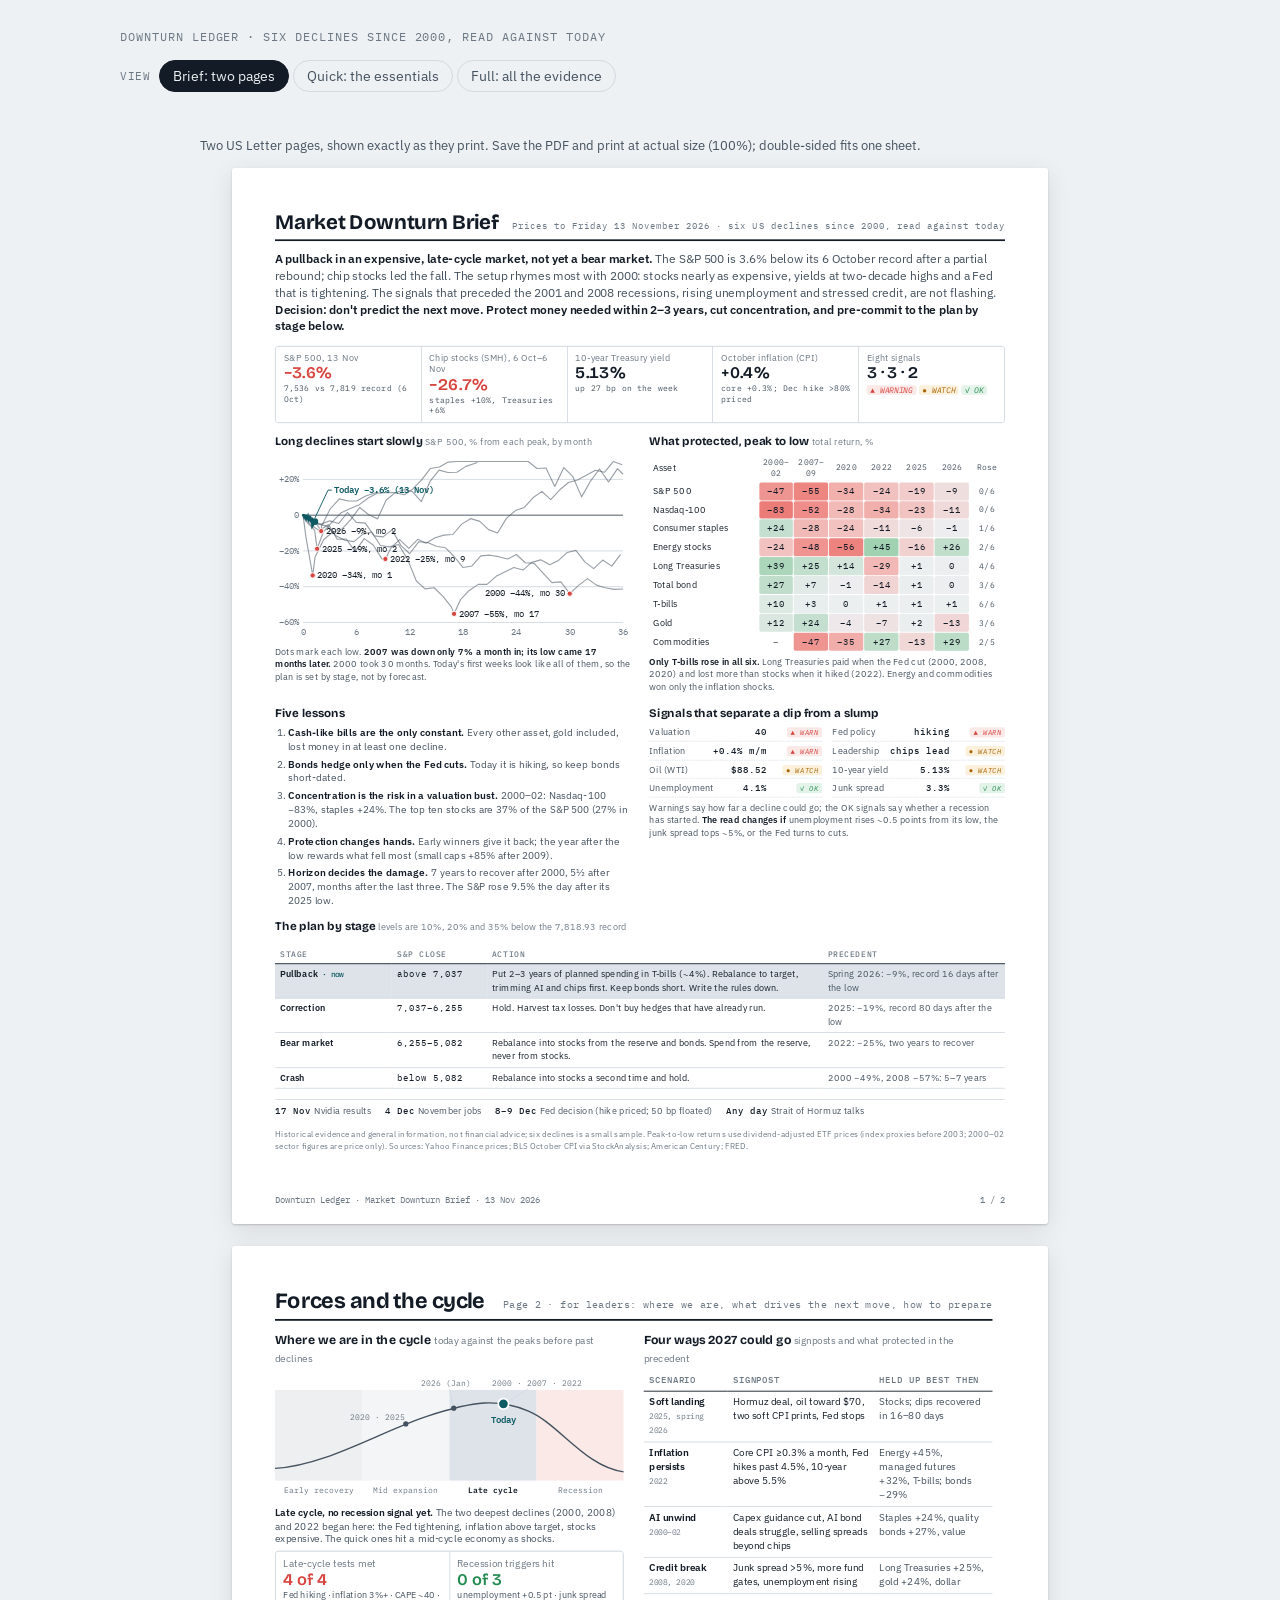
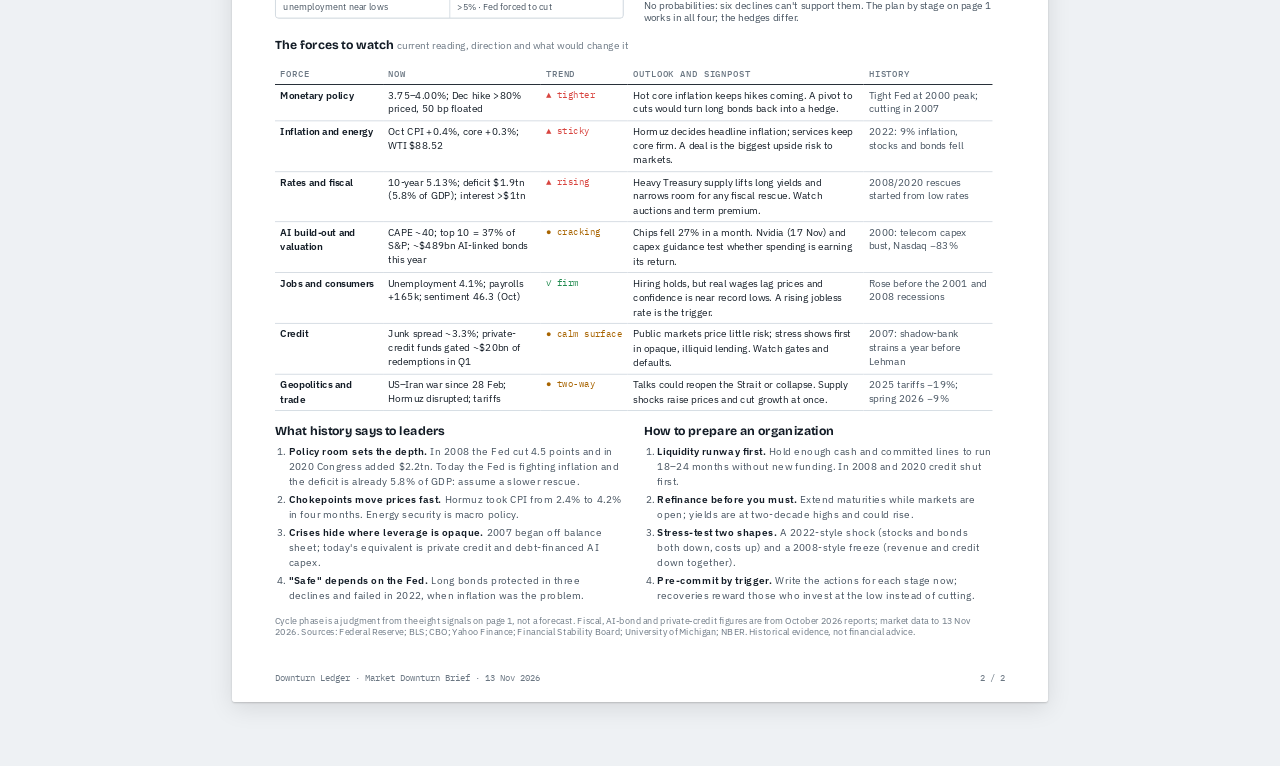
==== downturn/index.html @ 41149bd5 "Light mode everywhere; redesigned home page Co-Authored-By: Claude Opus 5.5 <noreply@anthropic.com> " ====
<!doctype html><html data-theme="light"><head><meta name="color-scheme" content="light"><script>document.documentElement.setAttribute("data-theme","light")</script><meta name="robots" content="noindex, nofollow"><meta charset=utf8><meta name=viewport content="width=device-width,initial-scale=1,viewport-fit=cover"><style>:root{color-scheme:light;box-sizing:border-box;padding-top:env(safe-area-inset-top,0px);padding-bottom:env(safe-area-inset-bottom,0px)}html{scroll-padding-top:env(safe-area-inset-top,0px)}body{margin:0;padding:0;font:14px -apple-system,BlinkMacSystemFont,sans-serif;background:#fff;color:#000}img{max-width:100%}[hidden]:not([hidden=until-found i]){display:none!important}</style></head><body>
<title>Downturn Ledger</title>
<link rel="stylesheet" href="https://fonts.googleapis.com/css2?family=Bricolage+Grotesque:opsz,wght@12..96,500;12..96,700&family=IBM+Plex+Mono:wght@400;500&family=IBM+Plex+Sans:wght@400;500;600&display=swap">
<style>
/* Layout: a decision page. Status first (where we are), then the rules history supports, then actions; the evidence sits below, folded. */
:root {
  --paper: #EEF1F4;
  --surface: #FAFBFC;
  --ink: #131C26;
  --ink-2: #44515E;
  --muted: #6B7783;
  --rule: #D3DAE1;
  --accent: #0E5A63;
  --gain: #228b50;
  --loss: #d8443f;
  --gain-max: #84C79C;
  --loss-max: #EC7C78;
  --zero: #EDEFF1;
  --band: #DDE3E9;
  --amber: #A86400; --amber-bg: #FBF0DC; --loss-bg: #FBE9E8; --gain-bg: #E4F3E9; --s1: #2a78d6; --s2: #eb6834; --s3: #a8329a; --seq: #5598e7;
  --f-display: "Bricolage Grotesque", "Avenir Next", "Segoe UI", system-ui, sans-serif;
  --f-body: "IBM Plex Sans", "Segoe UI", system-ui, -apple-system, sans-serif;
  --f-data: "IBM Plex Mono", ui-monospace, "SF Mono", Menlo, Consolas, monospace;
}
@media (prefers-color-scheme: dark) {
  :root:not([data-theme="light"]) {
    --paper: #0E1318; --surface: #161D24; --ink: #E8EDF1; --ink-2: #B3BEC8; --muted: #8894A0;
    --rule: #2A343E; --accent: #6CC3CC; --gain: #2f9e5f; --loss: #e66767;
    --gain-max: #2A7A4B; --loss-max: #B44848; --zero: #222A32; --band: #232C35; --amber: #E0A43A; --amber-bg: #3A2C14; --loss-bg: #3A1F20; --gain-bg: #17321F; --s1: #3987e5; --s2: #d95926; --s3: #c95bbd; --seq: #1c5cab;
    color-scheme: dark;
  }
}
:root[data-theme="dark"] {
  --paper: #0E1318; --surface: #161D24; --ink: #E8EDF1; --ink-2: #B3BEC8; --muted: #8894A0;
  --rule: #2A343E; --accent: #6CC3CC; --gain: #2f9e5f; --loss: #e66767;
  --gain-max: #2A7A4B; --loss-max: #B44848; --zero: #222A32; --band: #232C35; --amber: #E0A43A; --amber-bg: #3A2C14; --loss-bg: #3A1F20; --gain-bg: #17321F; --s1: #3987e5; --s2: #d95926; --s3: #c95bbd; --seq: #1c5cab;
  color-scheme: dark;
}

* { box-sizing: border-box; }
body { background: var(--paper); color: var(--ink); font-family: var(--f-body); font-size: 15.5px; line-height: 1.5; }
.wrap { max-width: 1080px; margin: 0 auto; padding-inline: 20px; padding-block: 28px 64px; display: flex; flex-direction: column; gap: 44px; }
h1, h2, h3 { font-family: var(--f-display); text-wrap: balance; margin: 0; line-height: 1.12; }
h1 { font-size: clamp(28px, 4.4vw, 44px); font-weight: 700; letter-spacing: -0.02em; max-width: 22ch; }
h2 { font-size: clamp(22px, 2.8vw, 28px); font-weight: 700; letter-spacing: -0.01em; }
h3 { font-size: 17px; font-weight: 700; }
p { margin: 0; }
a { color: var(--accent); text-underline-offset: 2px; }
b, strong { font-weight: 600; }
.eyebrow { font-family: var(--f-data); font-size: 12px; letter-spacing: .08em; text-transform: uppercase; color: var(--muted); }
.mono, .num { font-family: var(--f-data); font-variant-numeric: tabular-nums; }
.prose { max-width: 70ch; color: var(--ink-2); }
.note { font-size: 13px; color: var(--muted); max-width: 86ch; }
section { display: flex; flex-direction: column; gap: 16px; }
.sec-head { display: flex; flex-direction: column; gap: 6px; }
.sec-head .n { font-family: var(--f-data); font-size: 12px; color: var(--accent); letter-spacing: .08em; text-transform: uppercase; }
.panel { background: var(--surface); border: 1px solid var(--rule); border-radius: 6px; padding: 18px; }
button:focus-visible, input:focus-visible, a:focus-visible, summary:focus-visible, select:focus-visible { outline: 2px solid var(--accent); outline-offset: 2px; }

/* header */
header.top { display: flex; flex-direction: column; gap: 14px; }
.answer { font-size: 18px; line-height: 1.5; max-width: 66ch; color: var(--ink-2); }
.answer b { color: var(--ink); }
.asof { font-family: var(--f-data); font-size: 12.5px; color: var(--muted); }
.jump { display: flex; flex-wrap: wrap; gap: 6px; }
.jump a { font-size: 13.5px; text-decoration: none; color: var(--ink-2); border: 1px solid var(--rule); border-radius: 999px; padding: 4px 11px; background: var(--surface); }
.jump a:hover { border-color: var(--ink-2); color: var(--ink); }

/* status */
.status { display: grid; grid-template-columns: minmax(0, 1.25fr) minmax(0, 1fr); gap: 18px; }
.status > div { min-width: 0; display: flex; flex-direction: column; gap: 12px; }
.tiles { display: grid; grid-template-columns: repeat(2, minmax(0, 1fr)); gap: 1px; background: var(--rule); border: 1px solid var(--rule); border-radius: 5px; overflow: hidden; }
.tile { background: var(--surface); padding: 10px 12px; display: flex; flex-direction: column; gap: 1px; min-width: 0; }
.tile span { font-size: 12px; color: var(--muted); line-height: 1.3; }
.tile b { font-family: var(--f-display); font-weight: 700; font-size: 25px; line-height: 1.1; font-variant-numeric: tabular-nums; }
.tile b.neg { color: var(--loss); }
.tile small { font-family: var(--f-data); font-size: 11.5px; color: var(--ink-2); }
.why { margin: 0; padding-left: 18px; display: flex; flex-direction: column; gap: 5px; font-size: 14.5px; color: var(--ink-2); }
.why b { color: var(--ink); }
.chart svg { display: block; width: 100%; height: auto; overflow: visible; }
.chart text { font-family: var(--f-data); font-size: 11px; fill: var(--muted); }
.chart text.lbl { fill: var(--ink); font-size: 11.5px; }
.chart text.today { fill: var(--accent); font-weight: 600; font-size: 12px; }
.readline { font-size: 14.5px; color: var(--ink-2); }
.readline b { color: var(--ink); }
.base { display: grid; grid-template-columns: repeat(3, minmax(0, 1fr)); gap: 0 18px; border-top: 1px solid var(--rule); padding-top: 10px; }
.base div { display: flex; flex-direction: column; gap: 2px; font-size: 13px; color: var(--ink-2); min-width: 0; }
.base b { font-family: var(--f-display); font-size: 20px; color: var(--ink); }

.since { display: flex; flex-direction: column; gap: 3px; }
.sb { display: grid; grid-template-columns: 124px minmax(0, 1fr) 54px; gap: 8px; align-items: center; font-size: 13px; }
.sb .tr { position: relative; height: 10px; }
.sb .tr i { position: absolute; top: 0; bottom: 0; }
.sb .tr .z { position: absolute; top: -2px; bottom: -2px; width: 1px; background: var(--ink-2); }
.sb .val { text-align: right; font-family: var(--f-data); font-variant-numeric: tabular-nums; font-size: 12.5px; }
.sb i.pos { background: var(--gain); border-radius: 0 2px 2px 0; } .sb i.neg { background: var(--loss); border-radius: 2px 0 0 2px; }
/* signals */
.sigsum { display: flex; flex-wrap: wrap; gap: 8px 18px; align-items: center; font-size: 15px; color: var(--ink-2); }
.sigsum b { color: var(--ink); }
.signals { display: grid; grid-template-columns: repeat(4, minmax(0, 1fr)); gap: 10px; }
.sig { background: var(--surface); border: 1px solid var(--rule); border-radius: 6px; padding: 12px 13px; display: flex; flex-direction: column; gap: 6px; min-width: 0; border-top: 3px solid var(--rule); }
.sig.bad { border-top-color: var(--loss); } .sig.mid { border-top-color: var(--amber); } .sig.good { border-top-color: var(--gain); }
.sig .hd { display: flex; justify-content: space-between; align-items: baseline; gap: 8px; }
.sig .hd span { font-size: 12.5px; color: var(--muted); }
.chip { font-family: var(--f-data); font-size: 10.5px; letter-spacing: .05em; text-transform: uppercase; border-radius: 3px; padding: 1px 6px; white-space: nowrap; }
.chip.bad { background: var(--loss-bg); color: var(--loss); } .chip.mid { background: var(--amber-bg); color: var(--amber); } .chip.good { background: var(--gain-bg); color: var(--gain); }
.chip.bad::before { content: "▲ "; } .chip.mid::before { content: "● "; } .chip.good::before { content: "✓ "; }
.sig .v { font-family: var(--f-display); font-weight: 700; font-size: 22px; line-height: 1.1; }
.sig .v small { font-family: var(--f-body); font-weight: 400; font-size: 12.5px; color: var(--ink-2); }
.sig p { font-size: 13px; color: var(--ink-2); line-height: 1.42; }
.sig p.flip { color: var(--muted); font-size: 12.5px; }
.res { display: grid; grid-template-columns: minmax(0, 1fr) minmax(0, 1fr); gap: 18px; align-items: start; }
.res > div { min-width: 0; display: flex; flex-direction: column; gap: 10px; }
.rb { display: grid; grid-template-columns: 160px minmax(0, 1fr) 42px; gap: 10px; align-items: center; font-size: 13.5px; }
.rb .tr { height: 10px; background: var(--zero); border-radius: 2px; position: relative; }
.rb .tr i { position: absolute; left: 0; top: 0; bottom: 0; border-radius: 2px; background: var(--seq); }
.rb.top .tr i { background: var(--ink); }
.rb .val { text-align: right; font-family: var(--f-data); font-variant-numeric: tabular-nums; }
.seg { display: inline-flex; flex-wrap: wrap; gap: 4px; align-items: center; }
.seg .lab { font-family: var(--f-data); font-size: 11px; letter-spacing: .06em; text-transform: uppercase; color: var(--muted); margin-right: 4px; }
.seg button, .presets button { font: inherit; font-size: 13px; cursor: pointer; background: transparent; color: var(--ink-2); border: 1px solid var(--rule); border-radius: 999px; padding: 3px 10px; }
.seg button:hover, .presets button:hover { border-color: var(--ink-2); color: var(--ink); }
.seg button[aria-pressed="true"] { background: var(--ink); color: var(--paper); border-color: var(--ink); }
.controls { display: flex; flex-wrap: wrap; gap: 8px 20px; align-items: center; }
details { font-size: 14px; }
details > summary { cursor: pointer; color: var(--accent); font-weight: 500; }
details[open] > summary { margin-bottom: 10px; }
.scroll { overflow-x: auto; border: 1px solid var(--rule); border-radius: 6px; background: var(--surface); }
table.rm { border-collapse: separate; border-spacing: 2px; width: 100%; min-width: 640px; font-size: 13px; }
table.rm th, table.rm td { padding: 5px 7px; text-align: right; }
table.rm th:first-child { text-align: left; font-weight: 400; }
table.rm thead th { font-family: var(--f-data); font-weight: 500; font-size: 11px; color: var(--muted); vertical-align: bottom; }
table.rm td { font-family: var(--f-data); font-variant-numeric: tabular-nums; border-radius: 2px; background: color-mix(in oklab, var(--seq) var(--m, 0%), var(--zero)); }
table.rm td.tv { background: var(--band); font-weight: 500; }

/* lessons */
.lessons { display: grid; grid-template-columns: repeat(3, minmax(0, 1fr)); gap: 0 28px; border-top: 1px solid var(--ink); }
.lesson { padding: 14px 0; border-bottom: 1px solid var(--rule); display: grid; grid-template-columns: 82px minmax(0, 1fr); gap: 12px; align-items: start; }
.lesson .big { font-family: var(--f-display); font-weight: 700; font-size: 24px; line-height: 1.05; letter-spacing: -0.01em; }
.lesson .big small { display: block; font-family: var(--f-data); font-weight: 400; font-size: 10.5px; color: var(--muted); margin-top: 3px; line-height: 1.25; letter-spacing: 0; }
.lesson h3 { font-size: 15.5px; margin-bottom: 3px; }
.lesson p { font-size: 13.5px; color: var(--ink-2); }

/* evidence table */
table.heat { border-collapse: separate; border-spacing: 2px; width: 100%; min-width: 700px; font-size: 13px; table-layout: fixed; }
table.heat col.c-first { width: 172px; } table.heat col.c-last { width: 92px; }
table.heat thead th { font-weight: 400; vertical-align: bottom; padding: 6px 4px; font-size: 11.5px; color: var(--ink-2); text-align: center; line-height: 1.25; }
table.heat thead th b { display: block; font-family: var(--f-data); font-weight: 500; font-size: 12px; color: var(--ink); }
table.heat thead th.blend b { color: var(--s1); }
table.heat thead th.h-first { text-align: left; font-family: var(--f-data); font-size: 11px; letter-spacing: .06em; text-transform: uppercase; color: var(--muted); padding-left: 8px; }
table.heat th[scope="row"] { position: sticky; left: 0; z-index: 1; background: var(--surface); text-align: left; font-weight: 400; padding: 4px 8px; line-height: 1.2; overflow-wrap: anywhere; }
table.heat tr.grp th { position: sticky; left: 0; text-align: left; font-family: var(--f-data); font-weight: 500; font-size: 10.5px; letter-spacing: .07em; text-transform: uppercase; color: var(--muted); padding: 10px 8px 2px; background: var(--surface); }
table.heat td.v { text-align: right; padding: 5px 8px; border-radius: 2px; font-family: var(--f-data); font-variant-numeric: tabular-nums; font-size: 12.5px; white-space: nowrap; background: color-mix(in oklab, var(--pole) var(--m), var(--zero)); color: var(--ink); }
table.heat td.v.g { --pole: var(--gain-max); } table.heat td.v.l { --pole: var(--loss-max); }
table.heat td.v.na { background: transparent; color: var(--muted); text-align: center; }
table.heat td.v.thin { opacity: .5; }
table.heat td.v.bl { box-shadow: inset 0 0 0 1.5px var(--s1); }
table.heat td.v sup { font-size: 9px; margin-left: 1px; color: var(--ink-2); }
table.heat td.v small { display: block; font-size: 10px; color: var(--ink-2); }
table.heat td.hit { font-family: var(--f-data); font-size: 12px; color: var(--ink-2); text-align: center; white-space: nowrap; }
table.heat td.hit.all { color: var(--ink); font-weight: 600; }
.scale { display: flex; align-items: center; gap: 8px; font-family: var(--f-data); font-size: 11px; color: var(--muted); }
.scale .ramp { width: 120px; height: 8px; border-radius: 2px; background: linear-gradient(to right, var(--loss-max), var(--zero), var(--gain-max)); }
#tip { position: fixed; z-index: 20; pointer-events: none; max-width: 270px; background: var(--ink); color: var(--paper); border-radius: 4px; padding: 8px 10px; font-size: 12.5px; line-height: 1.4; }
#tip b { font-family: var(--f-data); font-weight: 500; }
#tip span { opacity: .82; display: block; }
table.wall { border-collapse: separate; border-spacing: 3px; width: 100%; min-width: 760px; table-layout: fixed; }
table.wall col.c-a { width: 140px; }
table.wall thead th { font-family: var(--f-data); font-weight: 500; font-size: 11.5px; text-align: left; padding: 4px; vertical-align: bottom; line-height: 1.25; }
table.wall thead th span { display: block; font-family: var(--f-body); font-weight: 400; font-size: 11px; color: var(--ink-2); }
table.wall thead th.blend { color: var(--s1); }
table.wall tbody th { position: sticky; left: 0; z-index: 1; background: var(--surface); text-align: left; font-weight: 400; font-size: 12.5px; padding: 3px 6px; line-height: 1.2; }
table.wall td { padding: 1px 2px 3px; vertical-align: top; }
table.wall td svg { display: block; width: 100%; height: 34px; }
table.wall td .ev { font-family: var(--f-data); font-size: 10.5px; color: var(--ink-2); display: block; text-align: right; }
table.wall td.na { color: var(--muted); font-family: var(--f-data); font-size: 11px; text-align: center; vertical-align: middle; }
table.wall td.bl { background: var(--zero); border-radius: 3px; }

/* actions */
.stages { display: grid; grid-template-columns: repeat(4, minmax(0, 1fr)); gap: 8px; }
.stage { background: var(--surface); border: 1px solid var(--rule); border-radius: 6px; padding: 12px 13px; display: flex; flex-direction: column; gap: 6px; min-width: 0; }
.stage.on { border: 2px solid var(--ink); padding: 11px 12px; }
.stage .when { font-family: var(--f-data); font-size: 11.5px; color: var(--muted); display: flex; justify-content: space-between; gap: 6px; }
.stage.on .when b { font-family: var(--f-data); font-weight: 500; font-size: 10.5px; letter-spacing: .05em; text-transform: uppercase; background: var(--ink); color: var(--paper); border-radius: 3px; padding: 0 6px; }
.stage h3 { font-size: 16px; }
.stage ul { margin: 0; padding-left: 16px; display: flex; flex-direction: column; gap: 4px; font-size: 13.5px; color: var(--ink-2); }
.stage .hist { font-size: 12px; color: var(--muted); border-top: 1px dotted var(--rule); padding-top: 6px; margin-top: auto; }
table.hedge { border-collapse: collapse; width: 100%; min-width: 680px; font-size: 13.5px; }
table.hedge th, table.hedge td { text-align: left; vertical-align: top; padding: 8px 10px; border-bottom: 1px solid var(--rule); }
table.hedge thead th { font-family: var(--f-data); font-weight: 500; font-size: 11px; letter-spacing: .05em; text-transform: uppercase; color: var(--muted); }
table.hedge td:first-child { width: 22%; } table.hedge td:last-child { width: 24%; color: var(--ink-2); }
table.hedge .tk { font-family: var(--f-data); font-size: 12px; color: var(--ink-2); }
.stress { display: grid; grid-template-columns: minmax(0, 1fr) minmax(0, 1.2fr); gap: 26px; }
.stress > div { min-width: 0; display: flex; flex-direction: column; gap: 12px; }
.presets { display: flex; flex-wrap: wrap; gap: 6px; }
.sliders { display: flex; flex-direction: column; gap: 5px; }
.sl { display: grid; grid-template-columns: minmax(0, 128px) minmax(0, 1fr) 42px; gap: 10px; align-items: center; font-size: 13.5px; }
.sl label { overflow: hidden; text-overflow: ellipsis; white-space: nowrap; }
.sl input[type="range"] { width: 100%; accent-color: var(--accent); margin: 0; }
.sl output { text-align: right; font-family: var(--f-data); font-size: 12.5px; }
.amt { display: flex; align-items: center; gap: 8px; font-size: 13.5px; flex-wrap: wrap; }
.amt input { font: inherit; font-family: var(--f-data); width: 130px; padding: 4px 8px; border: 1px solid var(--rule); border-radius: 4px; background: var(--surface); color: var(--ink); }
table.out { border-collapse: collapse; width: 100%; font-size: 13.5px; }
table.out th, table.out td { padding: 6px 6px; border-bottom: 1px solid var(--rule); text-align: right; white-space: nowrap; }
table.out th:first-child, table.out td:first-child { text-align: left; }
table.out thead th { font-family: var(--f-data); font-weight: 500; font-size: 11px; color: var(--muted); }
table.out td { font-family: var(--f-data); font-variant-numeric: tabular-nums; }
table.out td.bar { width: 34%; padding-inline: 4px; }
table.out .tr { position: relative; height: 12px; }
table.out .tr i { position: absolute; top: 2px; bottom: 2px; right: 0; background: var(--loss); border-radius: 3px 0 0 3px; }
table.out .tr i.pos { left: 0; right: auto; background: var(--gain); border-radius: 0 3px 3px 0; }
table.out .tr .spx { position: absolute; top: -2px; bottom: -2px; width: 2px; background: var(--ink); }
.legend { display: flex; flex-wrap: wrap; gap: 6px 16px; font-size: 12.5px; color: var(--ink-2); align-items: center; }
.legend i { display: inline-block; vertical-align: middle; margin-right: 6px; }
.verdict { font-size: 14.5px; color: var(--ink-2); }
.verdict b { color: var(--ink); }
.watch { display: grid; grid-template-columns: repeat(2, minmax(0, 1fr)); gap: 0 28px; border-top: 1px solid var(--ink); }
.watch div { padding: 10px 0; border-bottom: 1px solid var(--rule); display: grid; grid-template-columns: 92px minmax(0, 1fr); gap: 10px; font-size: 14px; color: var(--ink-2); }
.watch b { font-family: var(--f-data); font-weight: 500; color: var(--ink); font-size: 13px; }
footer { border-top: 1px solid var(--rule); padding-top: 16px; display: flex; flex-direction: column; gap: 10px; }
.src { columns: 2; column-gap: 32px; font-size: 12.5px; color: var(--ink-2); padding-left: 18px; margin: 0; }
.src li { break-inside: avoid; margin-bottom: 4px; overflow-wrap: anywhere; }

@media (max-width: 860px) {
  .status, .res, .stress { grid-template-columns: minmax(0, 1fr); }
  .signals, .stages { grid-template-columns: repeat(2, minmax(0, 1fr)); }
  .lessons { grid-template-columns: minmax(0, 1fr); }
  .watch { grid-template-columns: minmax(0, 1fr); }
  .src { columns: 1; }
  .wrap { padding-inline: 16px; gap: 38px; }
}
@media (max-width: 480px) {
  .signals, .stages { grid-template-columns: minmax(0, 1fr); }
  .base { grid-template-columns: minmax(0, 1fr); gap: 8px; }
  .rb { grid-template-columns: 112px minmax(0, 1fr) 38px; font-size: 12.5px; }
  .tile b { font-size: 21px; }
  .panel { padding: 14px 12px; }
  table.heat col.c-first { width: 118px; } table.heat { min-width: 600px; }
  .sl { grid-template-columns: minmax(0, 104px) minmax(0, 1fr) 38px; }
  .lesson { grid-template-columns: 70px minmax(0, 1fr); }
}

.viewbar { display: flex; flex-wrap: wrap; gap: 8px 14px; align-items: center; }
.viewbar .seg button { font-size: 13.5px; padding: 5px 13px; }
.vhint { font-size: 13px; color: var(--muted); }
.hereblock { display: flex; flex-direction: column; gap: 10px; }
/* ---- one-page brief ---- */
#brief { display: none; }
body[data-view="brief"] #brief { display: block; }
body[data-view="brief"] .wrap > section:not(#brief), body[data-view="brief"] .wrap > footer, body[data-view="brief"] .answer, body[data-view="brief"] .jump, body[data-view="brief"] .asof, body[data-view="brief"] header.top h1 { display: none !important; }
body[data-view="brief"] .quick-only { display: none !important; }
body[data-view="brief"] .full-only { display: none !important; }
.sheet { background: var(--surface); border: 1px solid var(--rule); border-radius: 6px; max-width: 880px; margin: 0 auto; padding: 30px 36px; display: flex; flex-direction: column; gap: 12px; font-size: 12.5px; line-height: 1.42; color: var(--ink); }
.sheet .bh { display: flex; justify-content: space-between; align-items: baseline; gap: 12px; flex-wrap: wrap; border-bottom: 2px solid var(--ink); padding-bottom: 6px; }
.sheet .bh h2 { font-size: 24px; }
.sheet .bh span { font-family: var(--f-data); font-size: 11px; color: var(--muted); }
.sheet .verdict2 { font-size: 13.5px; line-height: 1.45; color: var(--ink-2); }
.sheet .verdict2 b { color: var(--ink); }
.kpis { display: grid; grid-template-columns: repeat(5, minmax(0, 1fr)); gap: 1px; background: var(--rule); border: 1px solid var(--rule); border-radius: 4px; overflow: hidden; }
.kpi { background: var(--surface); padding: 7px 9px; display: flex; flex-direction: column; gap: 1px; min-width: 0; }
.kpi span { font-size: 10.5px; color: var(--muted); line-height: 1.25; }
.kpi b { font-family: var(--f-display); font-size: 19px; line-height: 1.1; font-variant-numeric: tabular-nums; }
.kpi b.neg { color: var(--loss); }
.kpi small { font-family: var(--f-data); font-size: 9.5px; color: var(--ink-2); line-height: 1.3; }
.kpi .chips2 { display: flex; flex-wrap: wrap; gap: 3px; margin-top: 2px; }
.kpi .chips2 .chip { font-size: 9px; padding: 0 4px; }
.bgrid { display: grid; grid-template-columns: minmax(0, 1fr) minmax(0, 1fr); gap: 14px 22px; }
.bgrid > div { min-width: 0; display: flex; flex-direction: column; gap: 5px; }
.sheet h4 { margin: 0; font-family: var(--f-display); font-size: 13.5px; font-weight: 700; }
.sheet h4 small { font-family: var(--f-body); font-weight: 400; font-size: 11px; color: var(--muted); }
.sheet .cap { font-size: 10.5px; color: var(--ink-2); line-height: 1.38; }
.sheet .cap b { color: var(--ink); }
#bChart svg, #bHeat svg { display: block; width: 100%; height: auto; }
#bChart text, #bHeat text { font-family: var(--f-data); font-size: 9.5px; fill: var(--muted); }
#bChart text.lbl, #bHeat text.lbl { fill: var(--ink); }
#bChart text.today { fill: var(--accent); font-weight: 600; }
table.bh2 { border-collapse: separate; border-spacing: 1.5px; width: 100%; font-size: 10.5px; table-layout: fixed; }
table.bh2 th { font-weight: 400; color: var(--ink-2); padding: 2px 3px; text-align: center; font-family: var(--f-data); font-size: 9.5px; }
table.bh2 th:first-child { text-align: left; width: 31%; font-family: var(--f-body); font-size: 10.5px; color: var(--ink); }
table.bh2 td { text-align: center; padding: 3px 2px; border-radius: 2px; font-family: var(--f-data); font-variant-numeric: tabular-nums; background: color-mix(in oklab, var(--pole) var(--m), var(--zero)); }
table.bh2 td.g { --pole: var(--gain-max); } table.bh2 td.l { --pole: var(--loss-max); } table.bh2 td.na { background: transparent; color: var(--muted); }
table.bh2 td.hit { background: transparent; color: var(--ink-2); font-size: 9.5px; }
ol.bl5 { margin: 0; padding-left: 15px; display: flex; flex-direction: column; gap: 4px; font-size: 11.5px; color: var(--ink-2); }
ol.bl5 b { color: var(--ink); }
.bsig { display: grid; grid-template-columns: minmax(0, 1fr) minmax(0, 1fr); gap: 3px 12px; }
.bsig div { display: grid; grid-template-columns: minmax(0, 1fr) auto 58px; align-items: baseline; gap: 6px; font-size: 11px; border-bottom: 1px dotted var(--rule); padding-bottom: 2px; }
.bsig div span:first-child { overflow: hidden; text-overflow: ellipsis; white-space: nowrap; }
.bsig div .chip { justify-self: end; }
.bsig div span:first-child { color: var(--ink-2); }
.bsig .chip { font-size: 8.5px; padding: 0 4px; }
.bsig b { font-family: var(--f-data); font-weight: 500; font-size: 10.5px; white-space: nowrap; }
table.bplan { border-collapse: collapse; width: 100%; font-size: 11px; }
table.bplan th, table.bplan td { border-bottom: 1px solid var(--rule); padding: 4px 6px; text-align: left; vertical-align: top; }
table.bplan thead th { font-family: var(--f-data); font-weight: 500; font-size: 9.5px; letter-spacing: .05em; text-transform: uppercase; color: var(--muted); border-bottom: 1px solid var(--ink); }
table.bplan td:nth-child(1) { width: 16%; } table.bplan td:nth-child(2) { width: 13%; font-family: var(--f-data); white-space: nowrap; } table.bplan td:nth-child(4) { width: 25%; color: var(--ink-2); }
table.bplan tr.on td { background: var(--band); }
table.bplan tr.on td:first-child b::after { content: " · now"; font-family: var(--f-data); font-weight: 500; font-size: 9px; color: var(--accent); }
.bfoot { display: flex; flex-wrap: wrap; gap: 4px 16px; font-size: 10.5px; color: var(--ink-2); border-top: 1px solid var(--rule); padding-top: 6px; }
.bfoot b { font-family: var(--f-data); font-weight: 500; color: var(--ink); }
.bfine { font-size: 9.5px; color: var(--muted); }
@media (max-width: 760px) {
  .sheet { padding: 18px 14px; }
  .kpis { grid-template-columns: repeat(2, minmax(0, 1fr)); }
  .bgrid { grid-template-columns: minmax(0, 1fr); }
  .bsig { grid-template-columns: minmax(0, 1fr); }
  table.bplan td:nth-child(4), table.bplan th:nth-child(4) { display: none; }
}
.sheet.p2 { margin-top: 18px; }
.printbar { max-width: 880px; margin: 0 auto 12px; display: flex; flex-wrap: wrap; align-items: center; gap: 8px 14px; }
.printbar button { font: inherit; font-size: 14px; font-weight: 600; cursor: pointer; background: var(--ink); color: var(--paper); border: 0; border-radius: 6px; padding: 8px 16px; }
.printbar button:hover { opacity: .9; }
.printbar button[disabled] { opacity: .6; cursor: default; }
.printbar span { font-size: 13px; color: var(--ink-2); }
@media print { .printbar { display: none !important; } }
.cycsvg { display: block; width: 100%; height: auto; }
.cycsvg text { font-family: var(--f-data); font-size: 9.5px; fill: var(--muted); }
.cycsvg text.lbl { fill: var(--ink); } .cycsvg text.today { fill: var(--accent); font-weight: 600; font-size: 10.5px; }
.rtest { display: grid; grid-template-columns: minmax(0, 1fr) minmax(0, 1fr); gap: 1px; background: var(--rule); border: 1px solid var(--rule); border-radius: 4px; overflow: hidden; }
.rtest div { background: var(--surface); padding: 6px 8px; display: flex; flex-direction: column; gap: 1px; min-width: 0; }
.rtest span { font-size: 10.5px; color: var(--muted); } .rtest b { font-family: var(--f-display); font-size: 18px; line-height: 1.1; } .rtest small { font-size: 9.5px; color: var(--ink-2); line-height: 1.3; }
.rtest div:first-child b { color: var(--loss); } .rtest div:last-child b { color: var(--gain); }
table.scn2 td:nth-child(1) { width: 24%; } table.scn2 td:nth-child(2) { width: 42%; font-family: var(--f-body); white-space: normal; } table.scn2 td:nth-child(3) { width: auto; color: var(--ink-2); }
table.scn2 small { font-family: var(--f-data); font-size: 9px; color: var(--muted); }
table.forces td:nth-child(1) { width: 15%; } table.forces td:nth-child(2) { width: 22%; font-family: var(--f-body); white-space: normal; font-size: 10.5px; } table.forces td:nth-child(3) { width: 10%; white-space: nowrap; font-family: var(--f-data); font-size: 10px; } table.forces td:nth-child(4) { width: auto; color: var(--ink); } table.forces td:nth-child(5) { width: 18%; color: var(--ink-2); font-size: 10.5px; }
table.forces td.tr.bad { color: var(--loss); } table.forces td.tr.mid { color: var(--amber); } table.forces td.tr.good { color: var(--gain); }
@media (max-width: 760px) {
  table.forces td:nth-child(5), table.forces th:nth-child(5) { display: none; }
  .rtest { grid-template-columns: minmax(0, 1fr); }
}
/* brief as two real Letter pages: 816 x 1056 CSS px = 8.5 x 11 in */
.pages { display: flex; flex-direction: column; align-items: center; gap: 22px; }
.pagewrap { width: 100%; max-width: 816px; height: 1056px; position: relative; overflow: hidden; border-radius: 3px; box-shadow: 0 1px 2px rgba(0,0,0,.18), 0 6px 24px rgba(0,0,0,.10); }
.page { --paper: #FFFFFF; --surface: #FFFFFF; --ink: #131C26; --ink-2: #44515E; --muted: #6B7783; --rule: #D3DAE1; --accent: #0E5A63; --gain: #228b50; --loss: #d8443f; --gain-max: #84C79C; --loss-max: #EC7C78; --zero: #EDEFF1; --band: #DDE3E9; --amber: #A86400; --amber-bg: #FBF0DC; --loss-bg: #FBE9E8; --gain-bg: #E4F3E9; --seq: #5598e7; color-scheme: light; color: var(--ink); background: #fff; width: 816px; height: 1056px; position: absolute; top: 0; left: 0; transform-origin: top left; overflow: hidden; }
.pin { position: absolute; top: 43px; left: 43px; transform-origin: top left; width: 900px; }
.pin > .mono-block { display: inline-block; width: 100%; vertical-align: top; }
.page { contain: strict; }
.page .sheet { border: 0; border-radius: 0; padding: 0; margin: 0; max-width: none; background: transparent; }
.page .sheet.p2 { margin-top: 0; }
/* the page keeps its print layout at every screen width */
.page .kpis { grid-template-columns: repeat(5, minmax(0, 1fr)) !important; }
.page .bgrid { grid-template-columns: minmax(0, 1fr) minmax(0, 1fr) !important; }
.page .bsig { grid-template-columns: minmax(0, 1fr) minmax(0, 1fr) !important; }
.page .rtest { grid-template-columns: minmax(0, 1fr) minmax(0, 1fr) !important; }
.page table.bplan td:nth-child(4), .page table.bplan th:nth-child(4), .page table.forces td:nth-child(5), .page table.forces th:nth-child(5) { display: table-cell !important; }
.pagefoot { position: absolute; bottom: 18px; left: 43px; right: 43px; display: flex; justify-content: space-between; font-family: var(--f-data); font-size: 9px; color: var(--muted); }
body.printing #brief { display: block !important; }
@media print {
  @page { size: Letter; margin: 0; }
  html, body { background: #fff !important; }
  :root { color-scheme: light; }
  .wrap { padding: 0 !important; margin: 0 !important; max-width: none !important; gap: 0 !important; display: block !important; }
  .wrap > *:not(#brief) { display: none !important; }
  #brief { display: block !important; }
  .printbar, #tip { display: none !important; }
  .pages { display: block; gap: 0; }
  .pagewrap { width: 816px !important; max-width: none; height: 1056px !important; margin: 0; border-radius: 0; box-shadow: none; break-after: page; page-break-after: always; break-inside: avoid; }
  .pagewrap:last-child { break-after: auto; page-break-after: auto; }
  .page { transform: none !important; }
  * { -webkit-print-color-adjust: exact; print-color-adjust: exact; }
}
body[data-view="quick"] .full-only { display: none !important; }
body:not([data-view="quick"]) .quick-only { display: none !important; }
body[data-view="brief"] .vhint { display: none; }
body[data-view="quick"] .sig p.flip { display: none; }
</style>
<div class="wrap">

<header class="top">
  <span class="eyebrow">Downturn Ledger · six declines since 2000, read against today</span>
  <h1>Where are we, what did history reward, and what should we do?</h1>
  <p class="answer"><b>We are in a pullback, not yet a bear market.</b> The S&amp;P 500 is 5.7% below its 6 October record, with the damage concentrated in AI and chip stocks. Today's setup looks most like 2000: expensive stocks and a Fed that wants to raise rates. The signals that came before the 2001 and 2008 recessions, rising unemployment and stressed credit, are not flashing. <b>So we prepare rather than react:</b> build the cash reserve, cut concentration, and agree in advance what we do at −10%, −20% and −35%.</p>
  <div class="viewbar"><div class="seg" id="viewSeg" role="group" aria-label="How much to show"><span class="lab">View</span><button type="button" data-v="brief" aria-pressed="false">Brief: two pages</button><button type="button" data-v="quick" aria-pressed="true">Quick: the essentials</button><button type="button" data-v="full" aria-pressed="false">Full: all the evidence</button></div><span class="vhint quick-only">Showing the essentials. Switch to Full for charts, hedges, our own mix and the data.</span></div>
  <span class="asof">Market data to the close of Friday 6 November 2026. Updated 8 November 2026.</span>
  <nav class="jump" aria-label="Sections"><a href="#now">1 · Where we are</a><a href="#signals">2 · Signals</a><a href="#history">3 · What history says</a><a href="#act">4 · What to do</a><a href="#evidence" class="full-only">5 · The evidence</a></nav>
</header>

<section id="brief" aria-label="Two-page brief">
  <div class="printbar"><button type="button" id="dlPdf" hidden>Download PDF to print</button><span id="dlMsg">Two US Letter pages, shown exactly as they print. Save the PDF and print at actual size (100%); double-sided fits one sheet.</span></div>
  <div class="sheet">
    <div class="bh"><h2>Market Downturn Brief</h2><span>Prices to Friday 13 November 2026 · six US declines since 2000, read against today</span></div>
    <p class="verdict2"><b>A pullback in an expensive, late-cycle market, not yet a bear market.</b> The S&amp;P 500 is 3.6% below its 6 October record after a partial rebound; chip stocks led the fall. The setup rhymes most with 2000: stocks nearly as expensive, yields at two-decade highs and a Fed that is tightening. The signals that preceded the 2001 and 2008 recessions, rising unemployment and stressed credit, are not flashing. <b>Decision: don't predict the next move. Protect money needed within 2–3 years, cut concentration, and pre-commit to the plan by stage below.</b></p>
    <div class="kpis">
      <div class="kpi"><span>S&amp;P 500, 13 Nov</span><b class="neg">−3.6%</b><small>7,536 vs 7,819 record (6 Oct)</small></div>
      <div class="kpi"><span>Chip stocks (SMH), 6 Oct–6 Nov</span><b class="neg">−26.7%</b><small>staples +10%, Treasuries +6%</small></div>
      <div class="kpi"><span>10-year Treasury yield</span><b>5.13%</b><small>up 27 bp on the week</small></div>
      <div class="kpi"><span>October inflation (CPI)</span><b>+0.4%</b><small>core +0.3%; Dec hike &gt;80% priced</small></div>
      <div class="kpi"><span>Eight signals</span><b>3 · 3 · 2</b><span class="chips2"><i class="chip bad">Warning</i><i class="chip mid">Watch</i><i class="chip good">OK</i></span></div>
    </div>
    <div class="bgrid">
      <div>
        <h4>Long declines start slowly <small>S&amp;P 500, % from each peak, by month</small></h4>
        <div id="bChart"></div>
        <p class="cap">Dots mark each low. <b>2007 was down only 7% a month in; its low came 17 months later.</b> 2000 took 30 months. Today's first weeks look like all of them, so the plan is set by stage, not by forecast.</p>
      </div>
      <div>
        <h4>What protected, peak to low <small>total return, % </small></h4>
        <div id="bHeat"></div>
        <p class="cap"><b>Only T-bills rose in all six.</b> Long Treasuries paid when the Fed cut (2000, 2008, 2020) and lost more than stocks when it hiked (2022). Energy and commodities won only the inflation shocks.</p>
      </div>
      <div>
        <h4>Five lessons</h4>
        <ol class="bl5">
          <li><b>Cash-like bills are the only constant.</b> Every other asset, gold included, lost money in at least one decline.</li>
          <li><b>Bonds hedge only when the Fed cuts.</b> Today it is hiking, so keep bonds short-dated.</li>
          <li><b>Concentration is the risk in a valuation bust.</b> 2000–02: Nasdaq-100 −83%, staples +24%. The top ten stocks are 37% of the S&amp;P 500 (27% in 2000).</li>
          <li><b>Protection changes hands.</b> Early winners give it back; the year after the low rewards what fell most (small caps +85% after 2009).</li>
          <li><b>Horizon decides the damage.</b> 7 years to recover after 2000, 5½ after 2007, months after the last three. The S&amp;P rose 9.5% the day after its 2025 low.</li>
        </ol>
      </div>
      <div>
        <h4>Signals that separate a dip from a slump</h4>
        <div class="bsig">
          <div><span>Valuation</span><b>40</b><i class="chip bad">Warn</i></div>
          <div><span>Fed policy</span><b>hiking</b><i class="chip bad">Warn</i></div>
          <div><span>Inflation</span><b>+0.4% m/m</b><i class="chip bad">Warn</i></div>
          <div><span>Leadership</span><b>chips lead</b><i class="chip mid">Watch</i></div>
          <div><span>Oil (WTI)</span><b>$88.52</b><i class="chip mid">Watch</i></div>
          <div><span>10-year yield</span><b>5.13%</b><i class="chip mid">Watch</i></div>
          <div><span>Unemployment</span><b>4.1%</b><i class="chip good">OK</i></div>
          <div><span>Junk spread</span><b>3.3%</b><i class="chip good">OK</i></div>
        </div>
        <p class="cap">Warnings say how far a decline could go; the OK signals say whether a recession has started. <b>The read changes if</b> unemployment rises ~0.5 points from its low, the junk spread tops ~5%, or the Fed turns to cuts.</p>
      </div>
    </div>
    <h4>The plan by stage <small>levels are 10%, 20% and 35% below the 7,818.93 record</small></h4>
    <table class="bplan">
      <thead><tr><th>Stage</th><th>S&amp;P close</th><th>Action</th><th>Precedent</th></tr></thead>
      <tbody>
        <tr class="on"><td><b>Pullback</b></td><td>above 7,037</td><td>Put 2–3 years of planned spending in T-bills (~4%). Rebalance to target, trimming AI and chips first. Keep bonds short. Write the rules down.</td><td>Spring 2026: −9%, record 16 days after the low</td></tr>
        <tr><td><b>Correction</b></td><td>7,037–6,255</td><td>Hold. Harvest tax losses. Don't buy hedges that have already run.</td><td>2025: −19%, record 80 days after the low</td></tr>
        <tr><td><b>Bear market</b></td><td>6,255–5,082</td><td>Rebalance into stocks from the reserve and bonds. Spend from the reserve, never from stocks.</td><td>2022: −25%, two years to recover</td></tr>
        <tr><td><b>Crash</b></td><td>below 5,082</td><td>Rebalance into stocks a second time and hold.</td><td>2000 −49%, 2008 −57%: 5–7 years</td></tr>
      </tbody>
    </table>
    <div class="bfoot"><span><b>17 Nov</b> Nvidia results</span><span><b>4 Dec</b> November jobs</span><span><b>8–9 Dec</b> Fed decision (hike priced; 50 bp floated)</span><span><b>Any day</b> Strait of Hormuz talks</span></div>
    <p class="bfine">Historical evidence and general information, not financial advice; six declines is a small sample. Peak-to-low returns use dividend-adjusted ETF prices (index proxies before 2003; 2000–02 sector figures are price only). Sources: Yahoo Finance prices; BLS October CPI via StockAnalysis; American Century; FRED.</p>
  </div>
  <div class="sheet p2">
    <div class="bh"><h2>Forces and the cycle</h2><span>Page 2 · for leaders: where we are, what drives the next move, how to prepare</span></div>
    <div class="bgrid cyc">
      <div>
        <h4>Where we are in the cycle <small>today against the peaks before past declines</small></h4>
        <svg class="cycsvg" viewBox="0 0 400 150" role="img" aria-label="Business cycle with today marked in the late phase">
          <rect x="0" y="22" width="100" height="104" style="fill:var(--zero)"/><rect x="100" y="22" width="100" height="104" style="fill:var(--zero);opacity:.6"/><rect x="200" y="22" width="100" height="104" style="fill:var(--band)"/><rect x="300" y="22" width="100" height="104" style="fill:var(--loss-bg)"/>
          <text x="50" y="140" text-anchor="middle">Early recovery</text><text x="150" y="140" text-anchor="middle">Mid expansion</text><text x="250" y="140" text-anchor="middle" class="lbl" style="font-weight:600">Late cycle</text><text x="350" y="140" text-anchor="middle">Recession</text>
          <path d="M0 112 C 60 108, 120 70, 175 52 S 255 32, 290 46 S 355 110, 400 116" style="fill:none;stroke:var(--ink-2);stroke-width:1.6"/>
          <circle cx="150" cy="61" r="3" style="fill:var(--ink-2)"/><text x="118" y="56" text-anchor="middle">2020 · 2025</text>
          <circle cx="205" cy="43" r="3" style="fill:var(--ink-2)"/><text x="196" y="18" text-anchor="middle">2026 (Jan)</text><line x1="200" y1="21" x2="204" y2="40" style="stroke:var(--rule)"/>
          <circle cx="262" cy="38" r="3" style="fill:var(--loss)"/><text x="300" y="18" text-anchor="middle">2000 · 2007 · 2022</text><line x1="290" y1="21" x2="266" y2="36" style="stroke:var(--rule)"/>
          <circle cx="262" cy="38" r="6" style="fill:var(--accent);stroke:var(--surface);stroke-width:2"/><text x="262" y="60" text-anchor="middle" class="today">Today</text>
        </svg>
        <p class="cap"><b>Late cycle, no recession signal yet.</b> The two deepest declines (2000, 2008) and 2022 began here: the Fed tightening, inflation above target, stocks expensive. The quick ones hit a mid-cycle economy as shocks.</p>
        <div class="rtest">
          <div><span>Late-cycle tests met</span><b>4 of 4</b><small>Fed hiking · inflation 3%+ · CAPE ~40 · unemployment near lows</small></div>
          <div><span>Recession triggers hit</span><b>0 of 3</b><small>unemployment +0.5 pt · junk spread &gt;5% · Fed forced to cut</small></div>
        </div>
      </div>
      <div>
        <h4>Four ways 2027 could go <small>signposts and what protected in the precedent</small></h4>
        <table class="bplan scn2">
          <thead><tr><th>Scenario</th><th>Signpost</th><th>Held up best then</th></tr></thead>
          <tbody>
            <tr><td><b>Soft landing</b><br><small>2025, spring 2026</small></td><td>Hormuz deal, oil toward $70, two soft CPI prints, Fed stops</td><td>Stocks; dips recovered in 16–80 days</td></tr>
            <tr><td><b>Inflation persists</b><br><small>2022</small></td><td>Core CPI ≥0.3% a month, Fed hikes past 4.5%, 10-year above 5.5%</td><td>Energy +45%, managed futures +32%, T-bills; bonds −29%</td></tr>
            <tr><td><b>AI unwind</b><br><small>2000–02</small></td><td>Capex guidance cut, AI bond deals struggle, selling spreads beyond chips</td><td>Staples +24%, quality bonds +27%, value</td></tr>
            <tr><td><b>Credit break</b><br><small>2008, 2020</small></td><td>Junk spread &gt;5%, more fund gates, unemployment rising</td><td>Long Treasuries +25%, gold +24%, dollar</td></tr>
          </tbody>
        </table>
        <p class="cap">No probabilities: six declines can't support them. The plan by stage on page 1 works in all four; the hedges differ.</p>
      </div>
    </div>
    <h4>The forces to watch <small>current reading, direction and what would change it</small></h4>
    <table class="bplan forces">
      <thead><tr><th>Force</th><th>Now</th><th>Trend</th><th>Outlook and signpost</th><th>History</th></tr></thead>
      <tbody>
        <tr><td><b>Monetary policy</b></td><td>3.75–4.00%; Dec hike &gt;80% priced, 50 bp floated</td><td class="tr bad">▲ tighter</td><td>Hot core inflation keeps hikes coming. A pivot to cuts would turn long bonds back into a hedge.</td><td>Tight Fed at 2000 peak; cutting in 2007</td></tr>
        <tr><td><b>Inflation and energy</b></td><td>Oct CPI +0.4%, core +0.3%; WTI $88.52</td><td class="tr bad">▲ sticky</td><td>Hormuz decides headline inflation; services keep core firm. A deal is the biggest upside risk to markets.</td><td>2022: 9% inflation, stocks and bonds fell</td></tr>
        <tr><td><b>Rates and fiscal</b></td><td>10-year 5.13%; deficit $1.9tn (5.8% of GDP); interest &gt;$1tn</td><td class="tr bad">▲ rising</td><td>Heavy Treasury supply lifts long yields and narrows room for any fiscal rescue. Watch auctions and term premium.</td><td>2008/2020 rescues started from low rates</td></tr>
        <tr><td><b>AI build-out and valuation</b></td><td>CAPE ~40; top 10 = 37% of S&amp;P; ~$489bn AI-linked bonds this year</td><td class="tr mid">● cracking</td><td>Chips fell 27% in a month. Nvidia (17 Nov) and capex guidance test whether spending is earning its return.</td><td>2000: telecom capex bust, Nasdaq −83%</td></tr>
        <tr><td><b>Jobs and consumers</b></td><td>Unemployment 4.1%; payrolls +165k; sentiment 46.3 (Oct)</td><td class="tr good">✓ firm</td><td>Hiring holds, but real wages lag prices and confidence is near record lows. A rising jobless rate is the trigger.</td><td>Rose before the 2001 and 2008 recessions</td></tr>
        <tr><td><b>Credit</b></td><td>Junk spread ~3.3%; private-credit funds gated ~$20bn of redemptions in Q1</td><td class="tr mid">● calm surface</td><td>Public markets price little risk; stress shows first in opaque, illiquid lending. Watch gates and defaults.</td><td>2007: shadow-bank strains a year before Lehman</td></tr>
        <tr><td><b>Geopolitics and trade</b></td><td>US–Iran war since 28 Feb; Hormuz disrupted; tariffs</td><td class="tr mid">● two-way</td><td>Talks could reopen the Strait or collapse. Supply shocks raise prices and cut growth at once.</td><td>2025 tariffs −19%; spring 2026 −9%</td></tr>
      </tbody>
    </table>
    <div class="bgrid lead">
      <div>
        <h4>What history says to leaders</h4>
        <ol class="bl5">
          <li><b>Policy room sets the depth.</b> In 2008 the Fed cut 4.5 points and in 2020 Congress added $2.2tn. Today the Fed is fighting inflation and the deficit is already 5.8% of GDP: assume a slower rescue.</li>
          <li><b>Chokepoints move prices fast.</b> Hormuz took CPI from 2.4% to 4.2% in four months. Energy security is macro policy.</li>
          <li><b>Crises hide where leverage is opaque.</b> 2007 began off balance sheet; today's equivalent is private credit and debt-financed AI capex.</li>
          <li><b>"Safe" depends on the Fed.</b> Long bonds protected in three declines and failed in 2022, when inflation was the problem.</li>
        </ol>
      </div>
      <div>
        <h4>How to prepare an organization</h4>
        <ol class="bl5">
          <li><b>Liquidity runway first.</b> Hold enough cash and committed lines to run 18–24 months without new funding. In 2008 and 2020 credit shut first.</li>
          <li><b>Refinance before you must.</b> Extend maturities while markets are open; yields are at two-decade highs and could rise.</li>
          <li><b>Stress-test two shapes.</b> A 2022-style shock (stocks and bonds both down, costs up) and a 2008-style freeze (revenue and credit down together).</li>
          <li><b>Pre-commit by trigger.</b> Write the actions for each stage now; recoveries reward those who invest at the low instead of cutting.</li>
        </ol>
      </div>
    </div>
    <p class="bfine">Cycle phase is a judgment from the eight signals on page 1, not a forecast. Fiscal, AI-bond and private-credit figures are from October 2026 reports; market data to 13 Nov 2026. Sources: Federal Reserve; BLS; CBO; Yahoo Finance; Financial Stability Board; University of Michigan; NBER. Historical evidence, not financial advice.</p>
  </div>
</section>

<section id="now">
  <div class="sec-head"><span class="n">1 · Where we are</span><h2>A 5.7% pullback, led by chip stocks</h2></div>
  <div class="panel status">
    <div>
      <div class="chart" id="meter"></div>
      <div class="full-only hereblock"><div class="controls"><div class="seg" id="hereSeg" role="group" aria-label="Time span"></div></div>
      <div class="chart" id="here"></div>
      <p class="readline" id="hereRead"></p></div>
      <div class="whyblock"><h3>Why it is falling</h3>
      <ul class="why">
        <li><b>AI and chips sold off.</b> The Nasdaq-100 fell 6.3% on 5 November, its worst day since 2020. Investors questioned whether AI spending will pay for itself.</li>
        <li><b>Rate-hike fears.</b> October payrolls rose 165,000 against about 60,000 expected. Futures put the odds of a December hike near 80%.</li>
        <li><b>Election read-through.</b> Traders took the midterm results as more regulatory risk for data centers, and better odds of ending the Iran war. Oil fell 16% on the week.</li>
      </ul>
      <div class="base">
        <div><b>1 in 3</b>declines of 10% or more since 1946 became bear markets (15 of 46).</div>
        <div><b>−14%</b>average correction, lasting about 4 months.</div>
        <div><b>−31%</b>average bear market, lasting about a year.</div>
      </div></div>
    </div>
    <div>
      <div class="tiles">
        <div class="tile"><span>S&amp;P 500 from its record</span><b class="neg">−5.7%</b><small>7,818.93 on 6 Oct → 7,376.86</small></div>
        <div class="tile"><span>Nasdaq-100 (QQQ) since 6 Oct</span><b class="neg">−13.6%</b><small>a correction (−10% or more)</small></div>
        <div class="tile"><span>Chip stocks (SMH) since 6 Oct</span><b class="neg">−26.7%</b><small>bear-market territory</small></div>
        <div class="tile"><span>S&amp;P 500 this year</span><b>+8.7%</b><small>with dividends, to 6 Nov</small></div>
      </div>
      <h3>What has worked since the 6 October peak</h3>
      <div class="since" id="since"></div>
      <p class="note full-only">Total return, 6 Oct to 6 Nov. Money has rotated out of AI and chips into staples, utilities, value stocks and Treasuries, the same rotation that opened the 2000 decline. If your portfolio is down much more than 6%, the gap is tech concentration.</p>
    </div>
  </div>
</section>

<section id="signals">
  <div class="sec-head"><span class="n">2 · Signals</span><h2>Late-cycle and expensive, but no recession signal yet</h2>
    <p class="prose">Eight readings that separated the long, deep declines (2000, 2008) from the quick ones. Each card says what it showed before past declines and what would change it.</p></div>
  <div class="sigsum" id="sigsum"></div>
  <div class="signals">
    <div class="sig bad"><div class="hd"><span>Valuation (Shiller CAPE)</span><i class="chip bad">Warning</i></div><div class="v">39.6</div><p>Only the 2000 peak was higher (43). The two most expensive peaks led to the two deepest declines.</p><p class="flip">Expensive markets can stay expensive for years. This says how far, not when.</p></div>
    <div class="sig bad"><div class="hd"><span>The Fed</span><i class="chip bad">Warning</i></div><div class="v">3.75–4.00% <small>held 28 Oct</small></div><p>Two officials voted for a hike, and futures price about an 80% chance in December. Bonds rescued stock investors only when the Fed was cutting.</p><p class="flip">Changes when the Fed signals cuts. Then long bonds become a hedge again.</p></div>
    <div class="sig bad"><div class="hd"><span>Inflation (CPI)</span><i class="chip bad">Warning</i></div><div class="v">3.7% <small>September</small></div><p>Up from 2.4% in January, driven by oil. High inflation is what turned 2022 into a year when stocks and bonds fell together.</p><p class="flip">October CPI on 10 Nov. Two soft months would ease it.</p></div>
    <div class="sig mid"><div class="hd"><span>Leadership</span><i class="chip mid">Watch</i></div><div class="v">Chips −26.7% <small>staples +10%</small></div><p>Selling is centred on AI while staples, utilities and Treasuries rise. The 2000 bust opened exactly this way, but so did the quick 2025 dip.</p><p class="flip">Worse if selling spreads to banks, small caps and consumer stocks.</p></div>
    <div class="sig mid"><div class="hd"><span>Crude oil</span><i class="chip mid">Watch</i></div><div class="v">$90.83 <small>WTI, Brent $98</small></div><p>Still up about 60% this year on the Hormuz disruption, but down 16% last week on hopes of a deal.</p><p class="flip">A reopened Strait would cut inflation. Renewed fighting would push it up.</p></div>
    <div class="sig mid"><div class="hd"><span>10-year Treasury yield</span><i class="chip mid">Watch</i></div><div class="v">4.86%</div><p>Down from 5.27% at the stock peak, which is why long Treasuries are up 6% since. Still near a two-decade high.</p><p class="flip">Above 5.5% would add pressure. Below 4.5% would ease it.</p></div>
    <div class="sig good"><div class="hd"><span>Jobs</span><i class="chip good">OK</i></div><div class="v">4.1% <small>unemployment, Oct</small></div><p>Payrolls rose 165,000 and unemployment fell. Before 2001 and 2008, unemployment had started rising.</p><p class="flip">Turns to warning if unemployment rises about 0.5 points from its low.</p></div>
    <div class="sig good"><div class="hd"><span>Credit stress</span><i class="chip good">OK</i></div><div class="v">3.3% <small>junk-bond spread, 16 Oct</small></div><p>Lenders still price little risk. The spread reached about 10% in 2020 and 20% in 2008.</p><p class="flip">Turns to warning above about 5%, or if more funds limit withdrawals.</p></div>
  </div>
  <div class="panel res full-only">
    <div>
      <h3>Which past peak today most resembles</h3>
      <div class="controls"><div class="seg" id="iwPresets" role="group" aria-label="Weighting"><span class="lab">Emphasis</span></div></div>
      <div id="resbars"></div>
    </div>
    <div>
      <p class="readline" id="readout"></p>
      <details><summary>Show the eight readings behind the score</summary><div class="scroll"><table class="rm" id="rmT"></table></div>
      <p class="note" style="margin-top:8px">Each reading's gap from today is judged against a fixed yardstick (a gap of one yardstick scores 61%). The score is the average across readings in the chosen emphasis. Similarity, not probability.</p></details>
    </div>
  </div>
</section>

<section id="history">
  <div class="sec-head"><span class="n">3 · What history says</span><h2>Six lessons from six declines</h2></div>
  <div class="lessons">
    <div class="lesson"><div class="big">6 of 6<small>declines</small></div><div><h3>Only Treasury bills rose every time</h3><p>Gold, bonds and every stock sector lost money in at least one. Bills never did, and they are what you spend from while you wait.</p></div></div>
    <div class="lesson"><div class="big">+39%<small>long Treasuries, 2000–02</small></div><div><h3>Bonds protect only when the Fed cuts</h3><p>+39%, +25% and +14% when the Fed cut. In 2022, with the Fed hiking, they lost 29%, more than stocks.</p></div></div>
    <div class="lesson"><div class="big">−83%<small>Nasdaq-100, 2000–02</small></div><div><h3>In a valuation bust, what you own matters</h3><p>Staples rose 24% while tech collapsed. Today the ten largest stocks are 37% of the S&amp;P 500, against 27% in 2000.</p></div></div>
    <div class="lesson"><div class="big">+63%<small>then −68%, commodities 2008</small></div><div><h3>Protection changes hands</h3><p>Early winners gave it back. The year after the low rewarded what fell most: small caps rose 85% after 2009. Five years on, gold led in all three full records.</p></div></div>
    <div class="lesson"><div class="big">−48%<small>utilities, 2000–02</small></div><div><h3>"Defensive" labels often failed</h3><p>Low-volatility and dividend funds fell 33% in 2020, the same as the market. Defense stocks fell during this year's war.</p></div></div>
    <div class="lesson"><div class="big">7 yrs<small>to recover after 2000</small></div><div><h3>Time horizon is the real risk</h3><p>5½ years after 2007, but only months after the last three. Selling at the low cost the most: the S&amp;P rose 9.5% the day after its 2025 low.</p></div></div>
  </div>
</section>

<section id="act">
  <div class="sec-head"><span class="n">4 · What to do</span><h2>Decide now what we do at each stage</h2>
    <p class="prose">Nobody knows whether this pullback stops here or becomes 2000. A plan by stage means we never have to guess. We are in the first column.</p></div>
  <div class="stages">
    <div class="stage on"><div class="when"><span>−5% to −10%</span><b>We are here</b></div><h3>Pullback: prepare</h3><ul><li>Move 2–3 years of planned spending and the emergency fund into T-bills or a Treasury money fund.</li><li>Rebalance to our target stock share. Trim the biggest winners, especially AI and chips.</li><li>Write down the rules in the next three columns.</li></ul><p class="hist">Spring 2026 stopped at −9% and set a record 16 days after the low.</p></div>
    <div class="stage"><div class="when"><span>−10% to −20%</span></div><h3>Correction: hold</h3><ul><li>No selling. Rebalance only if stocks drift 5 points below target.</li><li>Harvest tax losses in taxable accounts, swapping into a similar fund.</li><li>Don't buy hedges that have already run, such as energy and gold.</li></ul><p class="hist">2025 fell 19% and was back at a record 80 days after the low.</p></div>
    <div class="stage"><div class="when"><span>−20% to −35%</span></div><h3>Bear market: rebalance in</h3><ul><li>Move money from the cash reserve and bonds back into stocks, per the rule.</li><li>Check jobs and credit. If unemployment and the junk spread are rising, expect a long one.</li><li>Keep spending from the reserve, never from stocks.</li></ul><p class="hist">2022 fell 25% and took two years to recover.</p></div>
    <div class="stage"><div class="when"><span>Below −35%</span></div><h3>Crash: stay the course</h3><ul><li>A second rebalance into stocks.</li><li>Long Treasuries pay off only if the Fed is cutting by then.</li><li>The reserve buys time: 2000 and 2008 took 5–7 years to recover.</li></ul><p class="hist">2000 fell 49%, 2008 57%, 2020 34%.</p></div>
  </div>

  <div class="full-only" style="display:flex;flex-direction:column;gap:14px">
  <h3 style="font-size:20px; margin-top:6px">Hedges: one for each way it could go wrong</h3>
  <div class="scroll"><table class="hedge">
    <thead><tr><th>Risk (precedent)</th><th>Hedge, and how</th><th>Fails when</th></tr></thead>
    <tbody>
      <tr><td><b>Needing cash in a long slump</b> (2000, 2008)</td><td>2–3 years of spending plus the emergency fund in T-bills or a Treasury money fund. <span class="tk">SGOV, BIL</span> About 4%, free of state tax.</td><td>Never lost money; trails stocks in rebounds</td></tr>
      <tr><td><b>The AI trade unwinds</b> (2000)</td><td>Trim the biggest companies into value, equal-weight and staples funds. <span class="tk">VTV, RSP, XLP</span></td><td>Everything falls together, as in 2008</td></tr>
      <tr><td><b>Inflation persists, the Fed hikes</b> (2022)</td><td>Core bonds in 1–3-year Treasuries and short TIPS <span class="tk">VGSH, VTIP</span>; 3–5% managed futures <span class="tk">DBMF</span>, +32% in 2022; up to 5% commodities <span class="tk">PDBC</span>.</td><td>Inflation fades; commodities are already up ~50% this year</td></tr>
      <tr><td><b>A recession forces Fed cuts</b> (2008, 2020)</td><td>10–20% of bonds in 7–10-year Treasuries <span class="tk">IEF</span>, or individual Treasuries held to maturity at ~4.9%. Avoid junk bonds and private credit.</td><td>Inflation persists: long Treasuries lost 29% in 2022</td></tr>
      <tr><td><b>A US-only shock</b> (2025)</td><td>15–20% of stocks in developed international <span class="tk">VEA</span>; 5–10% gold <span class="tk">GLDM</span>.</td><td>A global crash; gold fell 13% this spring</td></tr>
      <tr><td><b>Our own panic</b> (every decline)</td><td>The written stage plan above. Never sell stocks to raise cash.</td><td>Only if we break it</td></tr>
    </tbody></table></div>
  <p class="note">Tickers are low-cost examples, not picks. Do the trimming and rebalancing inside 401(k)s and IRAs first, where it triggers no capital-gains tax.</p>

  <h3 style="font-size:20px; margin-top:6px">Check our own mix against all six</h3>
  <div class="panel stress">
    <div>
      <div class="presets" id="presets" role="group" aria-label="Preset mixes"></div>
      <div class="sliders" id="sliders"></div>
      <div class="amt"><label for="amt">Portfolio value $</label><input id="amt" inputmode="numeric" value="100,000"></div>
    </div>
    <div>
      <div class="legend"><span><i style="width:16px;height:8px;background:var(--loss);border-radius:2px"></i>Our mix, peak to low</span><span><i style="width:2px;height:13px;background:var(--ink)"></i>S&amp;P 500 alone</span></div>
      <table class="out" id="out"></table>
      <p class="verdict" id="verdict"></p>
    </div>
  </div>
  <p class="note">Each weight times that asset's return from the S&amp;P 500's peak to its low, with no rebalancing. "Back to even" counts dividends, from month-end prices, and is blank where a fund lacks a monthly history. The portfolio figure stays in this browser.</p>
  </div>

  <h3 style="font-size:20px; margin-top:6px">What to watch next</h3>
  <div class="watch">
    <div><b>Tue 10 Nov</b><span>October inflation (CPI). A second hot month makes a December hike likely.</span></div>
    <div><b>Tue 17 Nov</b><span>Nvidia results: the next test of whether AI spending is paying off.</span></div>
    <div><b>Fri 4 Dec</b><span>November jobs. A rise in unemployment would be the first recession signal.</span></div>
    <div><b>8–9 Dec</b><span>Fed meeting. A hike is about 80% priced in.</span></div>
    <div><b>Any day</b><span>Iran and the Strait of Hormuz. A deal cuts oil and inflation; renewed fighting does the opposite.</span></div>
    <div><b>Re-check</b><span>If the S&amp;P closes 10% below 7,818.93 (7,037), the stage changes. Revisit this page.</span></div>
  </div>
</section>

<section id="evidence" class="full-only">
  <div class="sec-head"><span class="n">5 · The evidence</span><h2>Every asset, every decline</h2>
    <p class="prose">Pick a stage of the cycle. Each cell is that asset's return over the stage; the last column blends the six by resemblance to today. Hover or tap a cell for details.</p></div>
  <div class="controls">
    <div class="seg" id="modeSeg" role="group" aria-label="Stage shown"><span class="lab">Stage</span></div>
    <div class="seg" id="rowSeg" role="group" aria-label="Rows shown"><span class="lab">Rows</span></div>
    <div class="scale"><span>−60%</span><span class="ramp"></span><span>+60%</span></div>
  </div>
  <div class="scroll"><table class="heat" id="heat"></table></div>
  <p class="note" id="heatNote"></p>
  <details><summary>See every path, all six declines side by side</summary>
    <div class="scroll"><table class="wall" id="wallT"></table></div>
    <p class="note" style="margin-top:6px">$100 at each peak, first two years. Green shading means above $100, red below; the grey band is the fall. Each row shares one scale.</p>
  </details>
</section>

<footer>
  <p class="note"><b>Method.</b> Declines run from the S&amp;P 500's closing peak to its closing low: 24 Mar 2000–9 Oct 2002; 9 Oct 2007–9 Mar 2009; 19 Feb–23 Mar 2020; 3 Jan–12 Oct 2022; 19 Feb–8 Apr 2025; 27 Jan–30 Mar 2026. Returns are dividend-adjusted Yahoo Finance prices for the ETF named in each row. Before those ETFs existed, index mutual funds, sector indexes (price only), calendar-year index returns and the London gold fix stand in; these are approximate. Each series was read once. Resemblance compares eight readings with fixed yardsticks; it is similarity, not probability. Base rates are from American Century and S&amp;P (1946–2022). Six declines is a small sample.</p>
  <p class="note"><b>Not financial advice.</b> This is historical evidence and general information. It does not know our taxes, income or goals.</p>
  <ol class="src">
    <li><a href="https://finance.yahoo.com/quote/SPY/history/">Yahoo Finance historical prices</a></li>
    <li><a href="https://www.aol.com/articles/p-500-just-had-worst-173339000.html">S&amp;P 500's worst week since April 2025 (6 Nov 2026)</a></li>
    <li><a href="https://www.stl.news/stock-market-weekly-update-november-6-2026/">Weekly market update and October jobs (6 Nov 2026)</a></li>
    <li><a href="https://openoutcrytrade.substack.com/p/weekly-market-wrap-up-and-look-ahead-ecf">Weekly wrap: oil, gold, yields, week ahead (6 Nov 2026)</a></li>
    <li><a href="https://hackernoon.com/fed-holds-rates-at-375percent-400percent-in-a-10-2-vote-how-qqq-spy-and-bitcoin-reacted">Fed holds at 3.75–4.00% in a 10–2 vote (28 Oct 2026)</a></li>
    <li><a href="https://investinglive.com/news/us-september-cpi-vs-3-6-expected-0/">September CPI 3.7%</a></li>
    <li><a href="https://convextrade.com/forecast/bamlh0a0hym2">ICE BofA US high-yield spread</a></li>
    <li><a href="https://res.americancentury.com/docs/bouncing-back-from-market-corrections.pdf">American Century, corrections and bear markets since 1946</a></li>
    <li><a href="https://www.thestreet.com/investing/sp-500-shiller-cape-ratio-dot-com-warning-2026">Shiller CAPE near dot-com levels</a></li>
    <li><a href="https://ecmsource.com/sp500-top-10-concentration-37-percent-ai-eight-june-2026/">Top-10 concentration at 37%</a></li>
    <li><a href="https://www.federalreserve.gov/monetarypolicy/openmarket.htm">Federal Reserve rate history</a></li>
    <li><a href="https://www.nber.org/research/data/us-business-cycle-expansions-and-contractions">NBER recession dates</a></li>
    <li><a href="https://fred.stlouisfed.org/data/UNRATE.txt">FRED: unemployment, bill rates, oil</a></li>
  </ol>
</footer>
</div>
<div id="tip" hidden></div>

<script>
(function () {
  "use strict";
  var NOW = {"spxDD":-5.65,"spx":[[0,0.0],[1,-0.22],[2,-0.69],[3,-0.09],[4,-0.15],[5,-0.17],[6,-1.28],[7,-0.96],[8,-2.04],[9,-1.64],[10,-1.36],[11,-0.79],[12,-1.99],[13,-2.5],[14,-1.82],[15,-1.23],[16,-0.96],[17,-1.26],[18,-3.05],[19,-3.55],[20,-3.2],[21,-1.67],[22,-5.95],[23,-5.65]],"past":{"dotcom":[[0,0.0],[1,-0.24],[2,-1.29],[3,-1.24],[4,-2.59],[5,-1.89],[6,-1.41],[7,-2.14],[8,-2.62],[9,-1.71],[10,-0.73],[11,-1.51],[12,-1.76],[13,-3.95],[14,-5.69],[15,-11.19],[16,-8.25],[17,-5.62],[18,-6.55],[19,-6.08],[20,-6.39],[21,-3.27],[22,-4.35],[23,-4.09],[24,-4.91],[25,-3.88],[26,-5.31],[27,-7.36],[28,-7.72],[29,-6.21],[30,-6.76],[31,-7.55],[32,-9.45],[33,-7.83],[34,-6.97],[35,-4.92],[36,-4.02],[37,-5.22],[38,-5.91],[39,-7.89],[40,-8.3],[41,-10.06],[42,-8.41],[43,-9.55],[44,-9.78],[45,-6.87],[46,-7.0],[47,-5.15],[48,-3.29],[49,-3.92],[50,-4.56],[51,-3.67],[52,-4.31],[53,-4.62],[54,-5.33],[55,-3.8],[56,-3.73],[57,-3.19],[58,-4.12],[59,-2.71],[60,-3.37],[61,-3.16],[62,-4.93],[63,-5.63],[64,-4.72],[65,-5.04],[66,-4.76],[67,-5.57],[68,-4.77],[69,-3.79],[70,-5.32],[71,-4.63],[72,-3.18],[73,-3.39],[74,-3.05],[75,-2.26],[76,-2.07],[77,-1.14],[78,-1.11],[79,-2.21],[80,-2.98],[81,-2.09],[82,-3.09],[83,-4.14],[84,-3.47],[85,-4.91],[86,-5.1],[87,-7.04],[88,-6.33]],"gfc":[[0,0.0],[1,-0.17],[2,-0.69],[3,-0.21],[4,-1.05],[5,-1.7],[6,-1.53],[7,-1.6],[8,-4.12],[9,-3.76],[10,-2.91],[11,-3.15],[12,-3.24],[13,-1.91],[14,-1.54],[15,-2.18],[16,-1.01],[17,-3.62],[18,-3.55],[19,-4.02],[20,-2.87],[21,-5.72],[22,-5.77],[23,-7.12],[24,-8.05],[25,-5.37],[26,-6.04],[27,-7.28],[28,-6.8],[29,-8.43],[30,-8.02],[31,-9.48],[32,-7.95],[33,-10.09],[34,-8.75],[35,-6.14],[36,-6.1],[37,-5.37],[38,-5.92],[39,-6.54],[40,-5.12],[41,-3.69],[42,-3.86],[43,-3.14],[44,-5.59],[45,-5.02],[46,-4.9],[47,-6.21],[48,-7.62],[49,-7.04],[50,-7.17],[51,-6.71],[52,-5.16],[53,-4.39],[54,-4.31],[55,-5.68],[56,-5.54],[57,-6.18],[58,-7.54],[59,-7.54],[60,-9.81],[61,-9.52],[62,-11.18],[63,-9.97],[64,-9.25],[65,-10.49],[66,-9.51],[67,-11.77],[68,-12.26],[69,-14.82],[70,-15.33],[71,-16.27],[72,-14.47],[73,-13.61],[74,-14.99],[75,-13.49],[76,-12.96],[77,-13.38],[78,-11.92],[79,-10.84],[80,-11.78],[81,-14.6],[82,-15.25],[83,-14.58],[84,-14.94],[85,-14.44],[86,-13.82],[87,-12.65],[88,-13.82],[89,-13.75],[90,-13.82],[91,-13.11],[92,-14.22],[93,-13.55],[94,-12.35],[95,-11.75],[96,-11.83],[97,-12.62],[98,-14.98]],"covid":[[0,0.0],[1,-0.38],[2,-1.43],[3,-4.73],[4,-7.62],[5,-7.97],[6,-12.03],[7,-12.76],[8,-8.74],[9,-11.3],[10,-7.56],[11,-10.7],[12,-12.22],[13,-18.89],[14,-14.88],[15,-19.04],[16,-26.74],[17,-19.94],[18,-29.53],[19,-25.31],[20,-29.18],[21,-28.85],[22,-31.93],[23,-33.92],[24,-27.73],[25,-26.89],[26,-22.33],[27,-24.95],[28,-22.43],[29,-23.67],[30,-27.04],[31,-25.38],[32,-26.51],[33,-21.34],[34,-21.46],[35,-18.79],[36,-17.61],[37,-18.44],[38,-15.95],[39,-17.8],[40,-17.32],[41,-15.11],[42,-16.63],[43,-19.18],[44,-17.33],[45,-17.38],[46,-16.23],[47,-14.99],[48,-15.44],[49,-13.19],[50,-13.99],[51,-16.4],[52,-16.05],[53,-15.29],[54,-15.88],[55,-14.91],[56,-13.48],[57,-13.47],[58,-15.24],[59,-16.72],[60,-15.76],[61,-15.43],[62,-12.76],[63,-13.68],[64,-12.24],[65,-12.92],[66,-12.72],[67,-11.65],[68,-10.34],[69,-10.53],[70,-10.1],[71,-9.76],[72,-9.02],[73,-7.78],[74,-8.09],[75,-5.68],[76,-4.54],[77,-5.29],[78,-5.79],[79,-11.34],[80,-10.18],[81,-9.44],[82,-7.72],[83,-8.05],[84,-8.0],[85,-8.52],[86,-7.92],[87,-7.53],[88,-9.92],[89,-8.93],[90,-11.14],[91,-9.83],[92,-8.44]],"infl":[[0,0.0],[1,-0.06],[2,-2.0],[3,-2.1],[4,-2.49],[5,-2.63],[6,-1.74],[7,-1.46],[8,-2.87],[9,-2.79],[10,-4.58],[11,-5.5],[12,-6.54],[13,-8.31],[14,-8.06],[15,-9.18],[16,-9.31],[17,-9.8],[18,-7.6],[19,-5.86],[20,-5.21],[21,-4.32],[22,-6.65],[23,-6.17],[24,-6.52],[25,-5.73],[26,-4.37],[27,-6.1],[28,-7.88],[29,-8.23],[30,-6.79],[31,-6.7],[32,-8.68],[33,-9.33],[34,-10.25],[35,-11.91],[36,-10.59],[37,-8.59],[38,-8.81],[39,-10.22],[40,-8.55],[41,-9.03],[42,-9.75],[43,-12.41],[44,-13.05],[45,-10.81],[46,-11.2],[47,-12.35],[48,-13.0],[49,-11.14],[50,-9.15],[51,-8.02],[52,-6.95],[53,-6.99],[54,-5.94],[55,-7.1],[56,-5.76],[57,-5.29],[58,-4.61],[59,-3.44],[60,-4.05],[61,-5.55],[62,-5.23],[63,-4.46],[64,-5.66],[65,-6.58],[66,-6.18],[67,-6.43],[68,-8.01],[69,-8.32],[70,-7.3],[71,-8.42],[72,-8.44],[73,-6.97],[74,-7.03],[75,-8.4],[76,-10.94],[77,-10.43],[78,-12.95],[79,-12.77],[80,-10.61],[81,-13.86],[82,-13.37],[83,-12.95],[84,-10.35],[85,-13.54],[86,-14.04],[87,-16.79],[88,-16.59],[89,-17.96],[90,-18.06],[91,-16.11],[92,-16.44],[93,-14.75],[94,-18.2],[95,-18.68],[96,-18.66],[97,-17.15],[98,-17.83],[99,-17.05],[100,-15.4],[101,-13.31],[102,-13.85]],"tariff":[[0,0.0],[1,-0.43],[2,-2.13],[3,-2.62],[4,-3.07],[5,-3.06],[6,-4.6],[7,-3.09],[8,-4.79],[9,-5.96],[10,-4.91],[11,-6.6],[12,-6.09],[13,-8.62],[14,-9.31],[15,-8.87],[16,-10.13],[17,-8.22],[18,-7.63],[19,-8.62],[20,-7.63],[21,-7.83],[22,-7.76],[23,-6.13],[24,-5.98],[25,-7.03],[26,-7.34],[27,-9.17],[28,-8.66],[29,-8.32],[30,-7.7],[31,-12.17],[32,-17.42],[33,-17.61],[34,-18.9],[35,-11.19],[36,-14.26],[37,-12.71],[38,-12.01],[39,-12.17],[40,-14.13],[41,-14.02],[42,-16.05],[43,-13.94],[44,-12.5],[45,-10.73],[46,-10.07],[47,-10.02],[48,-9.49],[49,-9.36],[50,-8.79],[51,-7.45],[52,-8.04],[53,-8.74],[54,-8.35],[55,-7.82],[56,-7.88],[57,-4.88],[58,-4.19],[59,-4.09],[60,-3.7],[61,-3.02],[62,-2.94],[63,-3.32],[64,-4.88],[65,-4.92],[66,-5.56],[67,-3.62],[68,-4.16],[69,-3.78],[70,-3.78],[71,-3.39],[72,-2.83],[73,-2.82],[74,-3.33],[75,-2.34],[76,-2.25],[77,-1.71],[78,-1.98],[79,-1.61],[80,-2.72],[81,-1.81],[82,-2.63],[83,-2.66],[84,-2.87],[85,-1.94],[86,-0.85],[87,-0.85],[88,-0.05],[89,0.47],[90,0.99]],"oil":[[0,0.0],[1,-0.01],[2,-0.14],[3,-0.57],[4,-0.03],[5,-0.87],[6,-1.37],[7,-2.58],[8,-0.66],[9,-0.2],[10,-0.53],[11,-0.53],[12,-2.09],[13,-2.04],[14,-1.94],[15,-1.39],[16,-1.67],[17,-0.99],[18,-2.02],[19,-1.27],[20,-0.47],[21,-1.0],[22,-1.43],[23,-1.39],[24,-2.32],[25,-1.56],[26,-2.12],[27,-3.42],[28,-2.62],[29,-2.82],[30,-2.91],[31,-4.38],[32,-4.96],[33,-4.0],[34,-3.76],[35,-5.07],[36,-5.33],[37,-6.77],[38,-5.7],[39,-6.05],[40,-5.54],[41,-7.19],[42,-8.74],[43,-9.1],[44,-6.45],[45,-5.78],[46,-5.67],[47,-5.26],[48,-5.18],[49,-2.81],[50,-2.21],[51,-2.32],[52,-1.32],[53,-0.16],[54,0.64],[55,0.9],[56,2.11],[57,1.87],[58,1.22],[59,2.28],[60,1.86],[61,2.67],[62,2.8],[63,2.3],[64,2.25],[65,3.3],[66,3.6],[67,3.18],[68,4.02],[69,5.54],[70,5.14],[71,6.02],[72,6.22],[73,6.05],[74,6.67],[75,7.49],[76,6.16],[77,6.08],[78,5.37],[79,6.51],[80,6.69],[81,7.09],[82,7.75],[83,7.76],[84,8.38],[85,8.62]]},"cape":39.6,"tnx":4.86,"since":[["SMH","Chip stocks",-26.65],["QQQ","Nasdaq-100",-13.63],["SPY","S&P 500",-5.62],["DBMF","Managed futures",-4.72],["GSG","Commodities",-3.69],["XLE","Energy",-3.34],["IWM","Small caps",-2.73],["GLD","Gold",-2.55],["EFA","International",-2.24],["BIL","T-bills",0.01],["TIP","TIPS",2.01],["IWD","Value stocks",2.27],["AGG","Total bond",2.32],["XLU","Utilities",4.79],["TLT","Long Treasuries",6.0],["XLP","Consumer staples",10.12]]};
  var PATHS = {"dotcom":{"large":[[0,100.0],[1,96.5],[2,95.0],[3,96.8],[4,95.3],[5,101.5],[6,96.0],[7,95.5],[8,88.4],[9,87.9],[10,91.8],[11,83.1],[12,78.4],[13,85.1],[14,84.7],[15,82.6],[16,81.8],[17,76.9],[18,70.7],[19,71.6],[20,77.2],[21,77.6],[22,76.8],[23,75.5],[24,78.0],[25,73.4],[26,73.0],[27,67.6],[28,62.3],[29,62.7],[30,56.1],[31,60.7],[32,64.5],[33,60.9],[34,59.4],[35,58.5],[36,58.7],[37,63.6],[38,67.1],[39,67.8],[40,69.1],[41,70.5],[42,69.7],[43,73.5],[44,74.3],[45,78.0],[46,79.5],[47,80.6],[48,79.6],[49,78.0],[50,79.4],[51,80.8],[52,78.2],[53,78.4],[54,79.2],[55,80.2],[56,83.8],[57,86.3],[58,84.4],[59,86.2],[60,84.6]],"nasdaq":[[0,100.0],[1,86.5],[2,75.9],[3,85.3],[4,81.7],[5,92.8],[6,81.1],[7,74.6],[8,57.5],[9,53.3],[10,58.7],[11,43.3],[12,35.7],[13,42.2],[14,40.8],[15,41.7],[16,38.1],[17,33.4],[18,26.5],[19,31.0],[20,36.2],[21,35.5],[22,35.2],[23,30.8],[24,32.9],[25,29.0],[26,27.4],[27,23.8],[28,21.8],[29,21.4],[30,18.9],[31,22.4],[32,25.3],[33,22.3],[34,22.3],[35,23.0],[36,23.1],[37,25.1],[38,27.2],[39,27.4],[40,29.0],[41,30.5],[42,29.6],[43,32.1],[44,32.3],[45,33.3],[46,33.9],[47,33.4],[48,32.7],[49,31.8],[50,33.4],[51,34.5],[52,31.9],[53,31.1],[54,32.1],[55,33.7],[56,35.7],[57,36.8],[58,34.5],[59,34.3],[60,33.7]],"value":[[0,100.0],[1,99.4],[2,99.6],[3,95.7],[4,97.7],[5,104.1],[6,104.1],[7,106.1],[8,100.7],[9,105.8],[10,110.3],[11,103.0],[12,98.8],[13,105.6],[14,106.6],[15,103.1],[16,101.3],[17,95.5],[18,86.4],[19,86.4],[20,91.8],[21,93.2],[22,90.6],[23,89.8],[24,94.4],[25,89.7],[26,90.0],[27,84.4],[28,75.3],[29,75.8],[30,67.1],[31,72.7],[32,77.8],[33,73.7],[34,71.6],[35,69.7],[36,69.5],[37,76.4],[38,82.6],[39,83.6],[40,84.4],[41,85.9],[42,85.5],[43,89.9],[44,91.1],[45,97.5],[46,99.0],[47,100.9],[48,99.6],[49,97.5],[50,98.4],[51,101.1],[52,99.6],[53,101.2],[54,102.3],[55,103.8],[56,108.5],[57,112.3],[58,110.2],[59,113.7],[60,111.9]],"intl":[[0,100.0],[1,94.7],[2,92.4],[3,96.1],[4,92.0],[5,92.9],[6,88.3],[7,86.2],[8,83.0],[9,85.9],[10,85.9],[11,79.5],[12,74.2],[13,79.8],[14,76.6],[15,73.3],[16,72.0],[17,70.3],[18,63.0],[19,64.7],[20,66.6],[21,67.1],[22,63.5],[23,64.0],[24,67.7],[25,67.9],[26,69.1],[27,66.4],[28,59.8],[29,59.6],[30,53.0],[31,56.0],[32,58.1],[33,56.5],[34,54.2],[35,53.0],[36,52.0],[37,57.0],[38,60.4],[39,62.0],[40,63.7],[41,65.0],[42,67.1],[43,71.1],[44,72.8],[45,78.4],[46,79.5],[47,81.5],[48,81.8],[49,79.6],[50,80.1],[51,82.3],[52,79.3],[53,79.8],[54,81.8],[55,84.6],[56,90.3],[57,94.4],[58,92.5],[59,96.4],[60,94.1]],"tech":[[0,100.0],[1,90.8],[2,81.4],[3,89.5],[4,84.7],[5,93.3],[6,76.6],[7,72.2],[8,57.4],[9,51.7],[10,61.6],[11,46.3],[12,41.0],[13,47.6],[14,45.6],[15,46.5],[16,43.3],[17,38.0],[18,31.8],[19,35.2],[20,40.5],[21,39.6],[22,39.2],[23,34.1],[24,35.8],[25,31.5],[26,30.2],[27,26.1],[28,23.7],[29,23.4],[30,19.5],[31,24.4],[32,28.2],[33,24.5],[34,23.9],[35,24.0],[36,23.7],[37,25.8],[38,28.1],[39,28.2],[40,29.1],[41,30.5],[42,30.2],[43,32.5],[44,33.0],[45,34.0],[46,35.4],[47,34.5],[48,33.6],[49,32.3],[50,33.6],[51,34.5],[52,32.4],[53,31.0],[54,31.9],[55,33.3],[56,35.0],[57,35.9],[58,33.9],[59,33.9],[60,33.3]],"energy":[[0,100.0],[1,98.6],[2,110.2],[3,104.1],[4,100.1],[5,111.0],[6,112.9],[7,109.8],[8,104.0],[9,114.7],[10,111.0],[11,109.6],[12,106.3],[13,117.3],[14,116.2],[15,105.6],[16,104.4],[17,100.0],[18,90.4],[19,94.1],[20,88.9],[21,93.8],[22,90.5],[23,93.7],[24,101.9],[25,98.2],[26,96.6],[27,93.0],[28,80.1],[29,81.3],[30,75.5],[31,76.9],[32,80.1],[33,80.1],[34,78.1],[35,80.3],[36,80.5],[37,79.8],[38,88.3],[39,87.1],[40,84.0],[41,89.4],[42,87.6],[43,88.4],[44,89.1],[45,100.8],[46,103.0],[47,108.4],[48,107.7],[49,109.6],[50,109.2],[51,116.1],[52,119.7],[53,117.7],[54,129.3],[55,130.1],[56,138.9],[57,134.9],[58,139.5],[59,162.9],[60,159.8]],"reit":[[0,100.0],[1,106.7],[2,107.7],[3,110.4],[4,120.1],[5,115.4],[6,118.7],[7,113.0],[8,115.1],[9,123.1],[10,123.7],[11,121.4],[12,122.4],[13,125.1],[14,128.1],[15,135.5],[16,132.8],[17,137.5],[18,132.1],[19,127.4],[20,134.8],[21,138.1],[22,137.8],[23,140.5],[24,149.5],[25,150.2],[26,152.2],[27,156.5],[28,148.2],[29,148.5],[30,143.1],[31,136.1],[32,142.5],[33,143.5],[34,139.5],[35,141.8],[36,144.8],[37,150.8],[38,158.9],[39,162.5],[40,170.9],[41,172.2],[42,177.9],[43,180.9],[44,188.6],[45,194.6],[46,203.0],[47,206.0],[48,217.4],[49,185.6],[50,199.0],[51,204.3],[52,205.4],[53,221.4],[54,221.1],[55,233.1],[56,242.8],[57,254.2],[58,232.8],[59,239.5],[60,235.8]],"long":[[0,100.0],[1,99.2],[2,98.8],[3,101.2],[4,102.7],[5,104.6],[6,103.8],[7,105.4],[8,108.5],[9,111.2],[10,111.5],[11,113.5],[12,112.7],[13,110.0],[14,110.4],[15,111.2],[16,115.0],[17,117.3],[18,118.5],[19,124.6],[20,118.1],[21,116.2],[22,117.3],[23,118.8],[24,114.2],[25,118.5],[26,118.8],[27,121.2],[28,124.6],[29,130.0],[30,135.4],[31,131.5],[32,129.6],[33,135.4],[34,135.0],[35,138.8],[36,137.3],[37,138.5],[38,146.5],[39,144.2],[40,131.9],[41,133.8],[42,140.8],[43,136.9],[44,137.3],[45,139.2],[46,141.5],[47,144.2],[48,146.5],[49,138.5],[50,137.7],[51,138.8],[52,140.8],[53,145.8],[54,146.9],[55,149.2],[56,145.8],[57,149.2],[58,153.1],[59,151.2],[60,150.0]],"tbill":[[0,100.0],[1,100.5],[2,101.0],[3,101.4],[4,101.9],[5,102.5],[6,103.0],[7,103.5],[8,104.0],[9,104.5],[10,105.0],[11,105.4],[12,105.8],[13,106.1],[14,106.5],[15,106.8],[16,107.1],[17,107.4],[18,107.6],[19,107.8],[20,108.0],[21,108.1],[22,108.3],[23,108.4],[24,108.6],[25,108.7],[26,108.9],[27,109.1],[28,109.2],[29,109.4],[30,109.5],[31,109.6],[32,109.8],[33,109.9],[34,110.0],[35,110.1],[36,110.2],[37,110.3],[38,110.4],[39,110.5],[40,110.6],[41,110.6],[42,110.7],[43,110.8],[44,110.9],[45,111.0],[46,111.1],[47,111.2],[48,111.2],[49,111.3],[50,111.4],[51,111.5],[52,111.7],[53,111.8],[54,112.0],[55,112.1],[56,112.3],[57,112.5],[58,112.7],[59,113.0],[60,113.2]],"hy":[[0,100.0],[1,100.8],[2,99.2],[3,101.6],[4,103.1],[5,104.7],[6,103.1],[7,101.6],[8,98.4],[9,100.8],[10,105.5],[11,106.3],[12,104.7],[13,104.7],[14,105.5],[15,102.4],[16,103.9],[17,104.7],[18,100.0],[19,101.6],[20,104.7],[21,103.9],[22,104.7],[23,103.9],[24,104.7],[25,107.1],[26,106.3],[27,103.1],[28,99.2],[29,101.6],[30,100.0],[31,100.0],[32,103.9],[33,105.5],[34,106.3],[35,107.1],[36,107.9],[37,111.8],[38,112.6],[39,115.0],[40,112.6],[41,114.2],[42,116.5],[43,118.1],[44,118.9],[45,122.0],[46,122.8],[47,122.8],[48,124.4],[49,123.6],[50,121.3],[51,122.8],[52,124.4],[53,126.8],[54,128.3],[55,130.7],[56,130.7],[57,132.3],[58,131.5],[59,133.1],[60,129.9]],"gold":[[0,100.0],[1,99.4],[2,98.4],[3,104.1],[4,100.0],[5,100.1],[6,98.9],[7,95.6],[8,97.2],[9,99.2],[10,95.6],[11,96.4],[12,93.1],[13,95.1],[14,96.7],[15,97.8],[16,96.1],[17,98.6],[18,105.9],[19,100.7],[20,99.5],[21,99.9],[22,102.0],[23,107.3],[24,108.9],[25,111.4],[26,118.0],[27,115.1],[28,110.1],[29,113.0],[30,117.0],[31,114.5],[32,115.3],[33,125.5],[34,132.8],[35,125.5],[36,121.0],[37,121.7],[38,130.6],[39,125.0],[40,128.2],[41,135.7],[42,140.2],[43,139.6],[44,143.9],[45,150.4],[46,144.4],[47,143.0],[48,153.1],[49,140.4],[50,142.1],[51,143.0],[52,141.4],[53,147.2],[54,150.2],[55,153.8],[56,163.8],[57,157.4],[58,152.5],[59,157.3],[60,154.5]],"usd":[[0,100.0],[1,104.5],[2,103.1],[3,101.3],[4,103.9],[5,106.8],[6,107.4],[7,110.6],[8,109.3],[9,103.9],[10,104.8],[11,106.2],[12,111.3],[13,109.9],[14,112.9],[15,113.3],[16,111.1],[17,107.6],[18,107.6],[19,108.9],[20,110.1],[21,110.7],[22,114.0],[23,113.0],[24,112.5],[25,109.2],[26,106.0],[27,100.6],[28,101.9],[29,101.5],[30,101.4],[31,101.1],[32,100.9],[33,96.6],[34,94.8],[35,94.6],[36,93.9],[37,92.2],[38,88.5],[39,89.8],[40,91.9],[41,93.0],[42,88.1],[43,87.9],[44,85.6],[45,82.4],[46,82.7],[47,82.8],[48,83.1],[49,85.8],[50,84.4],[51,84.2],[52,85.3],[53,84.4],[54,82.9],[55,80.5],[56,77.6],[57,76.7],[58,79.3],[59,78.3],[60,79.7]]},"gfc":{"large":[[0,100.0],[0.72,98.8],[1.71,95.0],[2.73,93.9],[3.75,88.3],[4.7,86.0],[5.72,85.2],[6.7,89.3],[7.72,90.6],[8.71,83.0],[9.72,82.3],[10.74,83.6],[11.73,75.7],[12.75,63.2],[13.73,58.8],[14.75,59.4],[15.77,54.5],[16.69,48.6],[16.99,44.8],[17.71,52.7],[18.69,57.9],[19.71,61.3],[20.7,61.3],[21.72,65.8],[22.74,68.3],[23.72,70.7],[24.74,69.3],[25.72,73.6],[26.74,75.0],[27.76,72.3],[28.68,74.5],[29.7,79.1],[30.69,80.3],[31.7,73.9],[32.69,70.1],[33.71,74.9],[34.73,71.5],[35.71,77.9],[36.73,80.9],[37.72,80.9],[38.74,86.3],[39.75,88.3],[40.67,91.4],[41.69,91.4],[42.68,94.1],[43.7,93.0],[44.68,91.4],[45.7,89.6],[46.72,84.7],[47.7,78.8],[48.72,87.4],[49.71,87.0],[50.73,87.9],[51.75,92.0],[52.7,96.0],[53.72,99.1],[54.7,98.4],[55.72,92.5],[56.71,96.3],[57.72,97.4],[58.74,99.9],[59.73,102.4]],"nasdaq":[[0,100.0],[0.72,103.1],[1.71,96.1],[2.73,96.0],[3.75,84.6],[4.7,80.5],[5.72,82.0],[6.7,88.6],[7.72,93.8],[8.71,84.8],[9.72,85.4],[10.74,86.6],[11.73,73.1],[12.75,61.8],[13.73,54.7],[14.75,56.0],[15.77,54.7],[16.69,51.8],[16.99,48.4],[17.71,57.2],[18.69,64.6],[19.71,66.7],[20.7,68.7],[21.72,74.5],[22.74,75.6],[23.72,79.8],[24.74,77.4],[25.72,82.3],[26.74,86.6],[27.76,81.0],[28.68,84.7],[29.7,91.2],[30.69,93.3],[31.7,86.4],[32.69,81.2],[33.71,87.1],[34.73,82.7],[35.71,93.5],[36.73,99.5],[37.72,99.3],[38.74,104.0],[39.75,106.9],[40.67,110.3],[41.69,109.8],[42.68,113.0],[43.7,111.6],[44.68,109.4],[45.7,111.2],[46.72,105.5],[47.7,100.8],[48.72,111.3],[49.71,108.3],[50.73,107.6],[51.75,116.7],[52.7,124.2],[53.72,130.4],[54.7,128.9],[55.72,119.8],[56.71,124.2],[57.72,125.4],[58.74,131.9],[59.73,133.1]],"small":[[0,100.0],[0.72,97.8],[1.71,91.1],[2.73,90.5],[3.75,84.5],[4.7,82.1],[5.72,81.5],[6.7,85.2],[7.72,89.1],[8.71,82.4],[9.72,85.5],[10.74,88.5],[11.73,81.7],[12.75,64.5],[13.73,56.8],[14.75,59.6],[15.77,53.8],[16.69,47.4],[16.99,41.6],[17.71,51.0],[18.69,58.9],[19.71,60.9],[20.7,62.0],[21.72,67.7],[22.74,69.7],[23.72,73.6],[24.74,68.8],[25.72,70.9],[26.74,76.6],[27.76,73.7],[28.68,77.0],[29.7,83.3],[30.69,88.1],[31.7,81.4],[32.69,75.1],[33.71,80.2],[34.73,74.2],[35.71,83.4],[36.73,86.9],[37.72,89.9],[38.74,97.2],[39.75,96.8],[40.67,102.2],[41.69,104.7],[42.68,107.5],[43.7,105.6],[44.68,103.0],[45.7,99.5],[46.72,90.7],[47.7,80.6],[48.72,92.7],[49.71,92.4],[50.73,92.9],[51.75,99.5],[52.7,102.0],[53.72,104.6],[54.7,102.9],[55.72,96.1],[56.71,101.0],[57.72,99.4],[58.74,103.0],[59.73,106.3]],"intl":[[0,100.0],[0.72,102.1],[1.71,98.4],[2.73,95.4],[3.75,88.0],[4.7,87.0],[5.72,87.4],[6.7,92.2],[7.72,93.3],[8.71,85.1],[9.72,82.2],[10.74,78.7],[11.73,69.7],[12.75,55.2],[13.73,51.7],[14.75,56.3],[15.77,48.5],[16.69,43.5],[16.99,39.8],[17.71,47.1],[18.69,52.6],[19.71,59.5],[20.7,58.7],[21.72,64.6],[22.74,67.5],[23.72,70.1],[24.74,68.3],[25.72,71.0],[26.74,71.5],[27.76,67.8],[28.68,68.0],[29.7,72.4],[30.69,70.3],[31.7,62.5],[32.69,61.2],[33.71,68.3],[34.73,65.7],[35.71,72.2],[36.73,75.0],[37.72,71.4],[38.74,77.3],[39.75,78.9],[40.67,81.7],[41.69,79.8],[42.68,84.3],[43.7,82.4],[44.68,81.4],[45.7,79.5],[46.72,72.5],[47.7,64.7],[48.72,70.9],[49.71,69.4],[50.73,67.8],[51.75,71.4],[52.7,74.9],[53.72,75.2],[54.7,73.6],[55.72,65.4],[56.71,70.0],[57.72,70.1],[58.74,72.3],[59.73,74.3]],"em":[[0,100.0],[0.72,105.9],[1.71,97.8],[2.73,96.5],[3.75,87.8],[4.7,89.6],[5.72,86.2],[6.7,94.1],[7.72,97.1],[8.71,88.1],[9.72,83.2],[10.74,78.0],[11.73,66.5],[12.75,49.5],[13.73,44.7],[14.75,49.3],[15.77,44.7],[16.69,41.9],[16.99,40.9],[17.71,49.0],[18.69,56.6],[19.71,65.6],[20.7,64.2],[21.72,71.2],[22.74,70.3],[23.72,77.5],[24.74,74.8],[25.72,80.7],[26.74,83.3],[27.76,76.8],[28.68,78.2],[29.7,84.6],[30.69,84.4],[31.7,76.5],[32.69,75.4],[33.71,83.6],[34.73,80.9],[35.71,90.5],[36.73,93.2],[37.72,90.5],[38.74,97.1],[39.75,93.3],[40.67,93.3],[41.69,99.2],[42.68,101.9],[43.7,98.9],[44.68,98.0],[45.7,96.9],[46.72,88.0],[47.7,72.2],[48.72,84.0],[49.71,82.3],[50.73,78.8],[51.75,87.5],[52.7,92.1],[53.72,89.2],[54.7,87.7],[55.72,78.3],[56.71,82.3],[57.72,82.3],[58.74,82.6],[59.73,86.9]],"energy":[[0,100.0],[0.72,101.1],[1.71,96.9],[2.73,104.9],[3.75,92.0],[4.7,100.5],[5.72,98.2],[6.7,108.4],[7.72,114.0],[8.71,117.6],[9.72,98.9],[10.74,99.2],[11.73,84.4],[12.75,68.5],[13.73,67.1],[14.75,64.0],[15.77,62.9],[16.69,55.1],[16.99,52.1],[17.71,57.2],[18.69,61.7],[19.71,69.6],[20.7,65.1],[21.72,68.6],[22.74,69.3],[23.72,73.3],[24.74,75.1],[25.72,77.3],[26.74,78.0],[27.76,74.5],[28.68,76.8],[29.7,79.0],[30.69,82.2],[31.7,72.8],[32.69,68.5],[33.71,74.2],[34.73,70.6],[35.71,77.6],[36.73,82.1],[37.72,86.8],[38.74,95.0],[39.75,101.7],[40.67,109.2],[41.69,111.3],[42.68,112.3],[43.7,107.6],[44.68,105.6],[45.7,107.1],[46.72,96.2],[47.7,82.3],[48.72,98.1],[49.71,99.7],[50.73,97.6],[51.75,99.9],[52.7,105.8],[53.72,101.7],[54.7,101.0],[55.72,90.2],[56.71,94.6],[57.72,99.2],[58.74,101.9],[59.73,105.1]],"staples":[[0,100.0],[0.72,101.5],[1.71,104.3],[2.73,103.5],[3.75,97.7],[4.7,97.5],[5.72,100.7],[6.7,99.9],[7.72,102.9],[8.71,97.0],[9.72,99.4],[10.74,102.1],[11.73,100.8],[12.75,88.1],[13.73,87.9],[14.75,87.9],[15.77,81.6],[16.69,75.0],[16.99,71.5],[17.71,78.2],[18.69,81.5],[19.71,85.7],[20.7,85.8],[21.72,91.6],[22.74,92.7],[23.72,95.8],[24.74,97.1],[25.72,100.7],[26.74,100.5],[27.76,99.5],[28.68,102.6],[29.7,106.5],[30.69,105.4],[31.7,100.5],[32.69,97.9],[33.71,103.6],[34.73,101.7],[35.71,107.8],[36.73,111.2],[37.72,109.5],[38.74,114.3],[39.75,112.7],[40.67,115.9],[41.69,117.4],[42.68,123.7],[43.7,126.8],[44.68,123.4],[45.7,121.8],[46.72,122.0],[47.7,118.0],[48.72,123.5],[49.71,126.9],[50.73,130.5],[51.75,128.6],[52.7,133.4],[53.72,137.5],[54.7,138.0],[55.72,136.3],[56.71,141.3],[57.72,144.8],[58.74,144.1],[59.73,146.6]],"health":[[0,100.0],[0.72,99.2],[1.71,100.5],[2.73,97.6],[3.75,93.2],[4.7,90.7],[5.72,86.6],[6.7,87.4],[7.72,89.1],[8.71,85.3],[9.72,89.1],[10.74,91.0],[11.73,84.2],[12.75,74.6],[13.73,69.8],[14.75,74.9],[15.77,74.0],[16.69,64.8],[16.99,61.7],[17.71,68.7],[18.69,68.6],[19.71,73.3],[20.7,75.0],[21.72,79.5],[22.74,81.6],[23.72,82.1],[24.74,80.4],[25.72,87.9],[26.74,89.5],[27.76,90.1],[28.68,90.4],[29.7,92.8],[30.69,89.2],[31.7,83.4],[32.69,81.9],[33.71,83.0],[34.73,81.6],[35.71,89.0],[36.73,91.0],[37.72,88.4],[38.74,92.4],[39.75,93.0],[40.67,95.9],[41.69,97.6],[42.68,103.9],[43.7,106.4],[44.68,105.2],[45.7,101.1],[46.72,98.9],[47.7,94.5],[48.72,100.0],[49.71,100.9],[50.73,103.9],[51.75,107.2],[52.7,108.3],[53.72,113.2],[54.7,112.9],[55.72,108.8],[56.71,115.0],[57.72,116.2],[58.74,117.5],[59.73,122.0]],"util":[[0,100.0],[0.72,102.8],[1.71,103.6],[2.73,103.4],[3.75,95.8],[4.7,91.8],[5.72,93.3],[6.7,98.0],[7.72,101.6],[8.71,100.8],[9.72,94.4],[10.74,93.2],[11.73,83.0],[12.75,72.2],[13.73,75.2],[14.75,73.5],[15.77,73.4],[16.69,64.2],[16.99,57.5],[17.71,65.4],[18.69,66.1],[19.71,68.5],[20.7,72.1],[21.72,74.9],[22.74,75.6],[23.72,76.6],[24.74,74.2],[25.72,77.8],[26.74,82.1],[27.76,78.1],[28.68,77.1],[29.7,79.2],[30.69,81.2],[31.7,76.7],[32.69,76.3],[33.71,81.9],[34.73,83.1],[35.71,85.6],[36.73,86.4],[37.72,83.9],[38.74,86.4],[39.75,87.4],[40.67,88.6],[41.69,88.7],[42.68,92.3],[43.7,94.3],[44.68,94.2],[45.7,93.3],[46.72,95.3],[47.7,95.6],[48.72,99.1],[49.71,100.1],[50.73,103.4],[51.75,99.6],[52.7,100.3],[53.72,101.6],[54.7,103.5],[55.72,104.0],[56.71,108.3],[57.72,111.0],[58.74,106.4],[59.73,107.7]],"tbill":[[0,100.0],[0.72,100.2],[1.71,100.6],[2.73,100.9],[3.75,101.3],[4.7,101.4],[5.72,101.7],[6.7,101.6],[7.72,101.7],[8.71,101.9],[9.72,102.1],[10.74,102.2],[11.73,102.7],[12.75,102.5],[13.73,102.4],[14.75,102.5],[15.77,102.7],[16.69,102.7],[16.99,102.7],[17.71,102.7],[18.69,102.7],[19.71,102.7],[20.7,102.7],[21.72,102.7],[22.74,102.7],[23.72,102.8],[24.74,102.8],[25.72,102.7],[26.74,102.8],[27.76,102.8],[28.68,102.7],[29.7,102.7],[30.69,102.7],[31.7,102.7],[32.69,102.8],[33.71,102.7],[34.73,102.7],[35.71,102.7],[36.73,102.7],[37.72,102.7],[38.74,102.7],[39.75,102.7],[40.67,102.7],[41.69,102.7],[42.68,102.7],[43.7,102.7],[44.68,102.7],[45.7,102.7],[46.72,102.7],[47.7,102.7],[48.72,102.7],[49.71,102.7],[50.73,102.7],[51.75,102.6],[52.7,102.7],[53.72,102.6],[54.7,102.7],[55.72,102.7],[56.71,102.6],[57.72,102.6],[58.74,102.6],[59.73,102.6]],"agg":[[0,100.0],[0.72,101.2],[1.71,103.0],[2.73,103.0],[3.75,105.4],[4.7,105.2],[5.72,105.3],[6.7,105.7],[7.72,104.4],[8.71,104.2],[9.72,104.6],[10.74,105.3],[11.73,103.5],[12.75,101.1],[13.73,104.2],[14.75,111.1],[15.77,108.9],[16.69,107.8],[16.99,107.4],[17.71,109.0],[18.69,109.5],[19.71,110.3],[20.7,110.8],[21.72,112.2],[22.74,113.5],[23.72,114.9],[24.74,115.1],[25.72,116.6],[26.74,114.4],[27.76,116.1],[28.68,116.3],[29.7,116.3],[30.69,117.4],[31.7,118.7],[32.69,120.8],[33.71,121.8],[34.73,123.4],[35.71,123.4],[36.73,123.6],[37.72,122.5],[38.74,121.7],[39.75,121.6],[40.67,122.0],[41.69,121.7],[42.68,123.6],[43.7,125.1],[44.68,124.6],[45.7,126.7],[46.72,128.6],[47.7,129.6],[48.72,129.8],[49.71,129.3],[50.73,131.1],[51.75,132.0],[52.7,132.0],[53.72,131.3],[54.7,132.4],[55.72,133.9],[56.71,133.9],[57.72,135.7],[58.74,135.7],[59.73,136.0]],"long":[[0,100.0],[0.72,102.1],[1.71,107.6],[2.73,106.9],[3.75,109.2],[4.7,108.7],[5.72,111.0],[6.7,108.2],[7.72,105.3],[8.71,108.1],[9.72,107.7],[10.74,110.7],[11.73,112.3],[12.75,110.2],[13.73,126.0],[14.75,143.2],[15.77,124.5],[16.69,122.6],[16.99,125.1],[17.71,127.6],[18.69,118.7],[19.71,114.3],[20.7,115.2],[21.72,115.8],[22.74,118.4],[23.72,121.3],[24.74,118.2],[25.72,119.6],[26.74,112.0],[27.76,115.0],[28.68,114.6],[29.7,112.3],[30.69,116.0],[31.7,121.9],[32.69,129.0],[33.71,127.8],[34.73,138.5],[35.71,135.0],[36.73,128.9],[37.72,126.8],[38.74,122.1],[39.75,118.3],[40.67,120.3],[41.69,120.3],[42.68,123.1],[43.7,127.3],[44.68,124.4],[45.7,129.9],[46.72,142.4],[47.7,161.2],[48.72,155.1],[49.71,158.1],[50.73,163.6],[51.75,163.1],[52.7,158.8],[53.72,152.1],[54.7,159.4],[55.72,173.8],[56.71,170.9],[57.72,177.4],[58.74,175.1],[59.73,170.7]],"tips":[[0,100.0],[0.72,101.6],[1.71,105.8],[2.73,105.9],[3.75,109.7],[4.7,111.2],[5.72,111.1],[6.7,109.5],[7.72,109.7],[8.71,111.6],[9.72,110.9],[10.74,111.8],[11.73,107.3],[12.75,98.6],[13.73,99.5],[14.75,105.9],[15.77,105.9],[16.69,103.6],[16.99,103.7],[17.71,109.7],[18.69,107.7],[19.71,109.9],[20.7,110.1],[21.72,110.2],[22.74,111.1],[23.72,113.4],[24.74,114.7],[25.72,117.9],[26.74,115.4],[27.76,117.2],[28.68,115.7],[29.7,115.7],[30.69,118.5],[31.7,118.8],[32.69,120.3],[33.71,120.0],[34.73,122.3],[35.71,123.3],[36.73,126.4],[37.72,124.2],[38.74,122.5],[39.75,122.5],[40.67,123.4],[41.69,124.9],[42.68,127.8],[43.7,128.2],[44.68,129.2],[45.7,134.2],[46.72,135.0],[47.7,135.0],[48.72,137.8],[49.71,138.5],[50.73,138.8],[51.75,142.0],[52.7,141.1],[53.72,139.9],[54.7,142.4],[55.72,145.2],[56.71,144.2],[57.72,146.8],[58.74,146.4],[59.73,147.1]],"hy":[[0,100.0],[0.72,99.5],[1.71,98.4],[2.73,98.3],[3.75,96.5],[4.7,94.7],[5.72,95.6],[6.7,98.9],[7.72,98.4],[8.71,94.7],[9.72,95.3],[10.74,94.5],[11.73,84.4],[12.75,74.7],[13.73,69.4],[14.75,81.1],[15.77,80.2],[16.69,72.5],[16.99,67.1],[17.71,73.8],[18.69,84.1],[19.71,86.5],[20.7,89.4],[21.72,95.5],[22.74,93.9],[23.72,99.3],[24.74,98.8],[25.72,100.5],[26.74,104.2],[27.76,102.3],[28.68,104.2],[29.7,106.4],[30.69,108.5],[31.7,103.4],[32.69,104.5],[33.71,109.9],[34.73,108.8],[35.71,112.8],[36.73,114.9],[37.72,113.4],[38.74,116.6],[39.75,118.5],[40.67,120.2],[41.69,120.3],[42.68,122.2],[43.7,122.3],[44.68,121.7],[45.7,122.1],[46.72,118.8],[47.7,112.5],[48.72,122.0],[49.71,119.0],[50.73,124.5],[51.75,126.3],[52.7,128.9],[53.72,127.7],[54.7,129.2],[55.72,125.0],[56.71,130.8],[57.72,132.2],[58.74,133.8],[59.73,134.5]],"gold":[[0,100.0],[0.72,107.6],[1.71,105.8],[2.73,112.8],[3.75,125.1],[4.7,131.6],[5.72,123.7],[6.7,118.6],[7.72,119.6],[8.71,125.1],[9.72,123.2],[10.74,111.8],[11.73,116.4],[12.75,97.6],[13.73,109.9],[14.75,118.4],[15.77,124.9],[16.69,126.7],[16.99,123.9],[17.71,123.5],[18.69,119.4],[19.71,131.6],[20.7,124.8],[21.72,127.7],[22.74,127.8],[23.72,135.2],[24.74,140.3],[25.72,158.2],[26.74,146.8],[27.76,145.0],[28.68,149.7],[29.7,149.1],[30.69,157.8],[31.7,162.6],[32.69,166.5],[33.71,158.0],[34.73,167.0],[35.71,175.0],[36.73,181.4],[37.72,185.3],[38.74,189.8],[39.75,177.7],[40.67,188.3],[41.69,191.4],[42.68,208.5],[43.7,204.7],[44.68,199.8],[45.7,216.6],[46.72,243.2],[47.7,216.3],[48.72,229.0],[49.71,232.8],[50.73,207.9],[51.75,231.6],[52.7,224.8],[53.72,221.8],[54.7,221.5],[55.72,207.4],[56.71,212.3],[57.72,214.1],[58.74,224.7],[59.73,235.2]],"cmdty":[[0,100.0],[0.72,108.6],[1.71,108.1],[2.73,114.5],[3.75,114.0],[4.7,126.8],[5.72,125.6],[6.7,135.9],[7.72,147.4],[8.71,162.6],[9.72,141.0],[10.74,130.4],[11.73,116.8],[12.75,82.2],[13.73,69.9],[14.75,62.1],[15.77,55.7],[16.69,52.3],[16.99,52.8],[17.71,54.7],[18.69,53.8],[19.71,65.4],[20.7,65.2],[21.72,65.7],[22.74,66.0],[23.72,64.4],[24.74,67.5],[25.72,68.4],[26.74,69.1],[27.76,63.5],[28.68,67.2],[29.7,67.7],[30.69,69.8],[31.7,60.3],[32.69,60.3],[33.71,63.8],[34.73,60.3],[35.71,65.2],[36.73,67.0],[37.72,67.9],[38.74,74.0],[39.75,76.3],[40.67,78.4],[41.69,81.1],[42.68,84.5],[43.7,78.7],[44.68,74.1],[45.7,76.4],[46.72,75.1],[47.7,65.5],[48.72,72.3],[49.71,73.4],[50.73,71.6],[51.75,73.3],[52.7,77.9],[53.72,75.5],[54.7,75.2],[55.72,65.6],[56.71,66.1],[57.72,70.0],[58.74,75.0],[59.73,73.4]],"usd":[[0,100.0],[0.72,97.4],[1.71,97.0],[2.73,97.7],[3.75,95.7],[4.7,93.9],[5.72,91.4],[6.7,92.3],[7.72,92.8],[8.71,92.3],[9.72,93.3],[10.74,98.5],[11.73,101.2],[12.75,109.0],[13.73,110.2],[14.75,103.5],[15.77,109.5],[16.69,112.1],[16.99,113.3],[17.71,108.8],[18.69,107.7],[19.71,102.4],[20.7,102.0],[21.72,99.8],[22.74,99.5],[23.72,97.6],[24.74,97.2],[25.72,95.4],[26.74,99.1],[27.76,101.2],[28.68,102.3],[29.7,103.2],[30.69,104.3],[31.7,110.3],[32.69,109.5],[33.71,103.8],[34.73,105.9],[35.71,100.2],[36.73,98.4],[37.72,103.4],[38.74,100.6],[39.75,99.0],[40.67,97.9],[41.69,96.6],[42.68,92.9],[43.7,95.0],[44.68,94.6],[45.7,94.1],[46.72,94.4],[47.7,100.0],[48.72,97.0],[49.71,99.8],[50.73,102.1],[51.75,101.0],[52.7,100.3],[53.72,100.5],[54.7,100.3],[55.72,105.7],[56.71,104.0],[57.72,105.2],[58.74,103.5],[59.73,101.8]]},"covid":{"large":[[0,100.0],[0.33,87.6],[1.08,66.3],[1.35,76.6],[2.33,86.4],[3.35,90.5],[4.34,92.1],[5.36,97.5],[6.37,104.3],[7.36,100.4],[8.38,97.9],[9.36,108.5],[10.38,112.6],[11.4,111.4],[12.32,114.5],[13.34,119.7],[14.32,126.1],[15.34,126.9],[16.33,129.7],[17.35,132.9],[18.37,136.8],[19.35,130.5],[20.37,139.6],[21.36,138.5],[22.37,144.9],[23.39,137.3],[24.31,133.2],[25.33,138.2],[26.32,126.1],[27.33,126.4],[28.32,116.0],[29.34,126.6],[30.36,121.5],[31.34,110.2],[32.36,119.2],[33.35,125.8],[34.37,118.6],[35.38,126.0],[36.3,122.9],[37.32,127.4],[38.31,129.4],[39.33,130.0],[40.31,138.5],[41.33,143.0],[42.35,140.7],[43.33,134.0],[44.35,131.1],[45.34,143.1],[46.36,149.6],[47.38,152.0],[48.33,159.9],[49.35,165.2],[50.33,158.5],[51.35,166.5],[52.34,172.4],[53.36,174.5],[54.37,178.5],[55.36,182.3],[56.38,180.7],[57.36,191.4],[58.38,186.8],[59.4,191.9],[60.32,189.4]],"nasdaq":[[0,100.0],[0.33,86.8],[1.08,72.1],[1.35,80.5],[2.33,92.6],[3.35,98.7],[4.34,104.9],[5.36,112.6],[6.37,124.9],[7.36,117.7],[8.38,114.1],[9.36,126.9],[10.38,133.1],[11.4,133.5],[12.32,133.3],[13.34,135.6],[14.32,143.6],[15.34,141.9],[16.33,150.8],[17.35,155.1],[18.37,161.6],[19.35,152.5],[20.37,164.4],[21.36,167.7],[22.37,169.7],[23.39,154.8],[24.31,147.9],[25.33,154.8],[26.32,133.7],[27.33,131.6],[28.32,119.9],[29.34,134.9],[30.36,128.0],[31.34,114.5],[32.36,119.1],[33.35,125.7],[34.37,114.4],[35.38,126.6],[36.3,126.1],[37.32,138.1],[38.31,138.8],[39.33,149.7],[40.31,159.2],[41.33,165.3],[42.35,162.9],[43.33,154.6],[44.35,151.4],[45.34,167.8],[46.36,177.1],[47.38,180.4],[48.33,189.9],[49.35,192.3],[50.33,183.9],[51.35,195.2],[52.34,207.8],[53.36,204.4],[54.37,206.6],[55.36,212.0],[56.38,210.2],[57.36,221.4],[58.38,222.4],[59.4,227.3],[60.32,221.1]],"small":[[0,100.0],[0.33,86.9],[1.08,59.3],[1.35,68.2],[2.33,77.7],[3.35,82.8],[4.34,85.6],[5.36,88.1],[6.37,93.0],[7.36,89.9],[8.38,91.9],[9.36,108.7],[10.38,118.1],[11.4,123.8],[12.32,131.5],[13.34,133.3],[14.32,135.7],[15.34,136.1],[16.33,138.6],[17.35,133.6],[18.37,136.5],[19.35,132.6],[20.37,138.2],[21.36,132.2],[22.37,135.3],[23.39,122.4],[24.31,123.6],[25.33,125.1],[26.32,112.7],[27.33,112.9],[28.32,103.4],[29.34,114.4],[30.36,112.1],[31.34,101.3],[32.36,112.6],[33.35,115.0],[34.37,107.5],[35.38,118.1],[36.3,116.1],[37.32,110.4],[38.31,108.5],[39.33,107.6],[40.31,116.3],[41.33,123.4],[42.35,117.1],[43.33,110.2],[44.35,102.6],[45.34,112.1],[46.36,125.6],[47.38,120.7],[48.33,127.5],[49.35,132.0],[50.33,122.9],[51.35,129.1],[52.34,127.7],[53.36,140.9],[54.37,138.5],[55.36,139.5],[56.38,137.5],[57.36,152.7],[58.38,139.9],[59.4,143.4],[60.32,135.9]],"intl":[[0,100.0],[0.33,90.2],[1.08,67.4],[1.35,77.5],[2.33,82.0],[3.35,86.4],[4.34,89.5],[5.36,91.2],[6.37,95.5],[7.36,93.6],[8.38,90.2],[9.36,103.1],[10.38,108.3],[11.4,107.4],[12.32,109.8],[13.34,112.6],[14.32,115.9],[15.34,120.0],[16.33,118.7],[17.35,119.6],[18.37,121.3],[19.35,117.4],[20.37,121.1],[21.36,115.6],[22.37,120.7],[23.39,116.3],[24.31,112.3],[25.33,112.9],[26.32,105.3],[27.33,107.4],[28.32,98.0],[29.34,103.0],[30.36,96.7],[31.34,87.8],[32.36,93.0],[33.35,105.2],[34.37,103.3],[35.38,112.6],[36.3,109.2],[37.32,112.6],[38.31,115.9],[39.33,111.2],[40.31,116.2],[41.33,119.4],[42.35,114.7],[43.33,110.5],[44.35,107.3],[45.34,116.1],[46.36,122.3],[47.38,121.8],[48.33,125.4],[49.35,129.6],[50.33,125.4],[51.35,131.8],[52.34,129.4],[53.36,132.7],[54.37,137.0],[55.36,138.1],[56.38,130.8],[57.36,130.4],[58.38,126.6],[59.4,132.6],[60.32,136.6]],"em":[[0,100.0],[0.33,91.6],[1.08,69.2],[1.35,77.2],[2.33,82.8],[3.35,85.3],[4.34,90.9],[5.36,98.4],[6.37,101.3],[7.36,100.3],[8.38,101.7],[9.36,110.8],[10.38,118.7],[11.4,122.5],[12.32,123.4],[13.34,122.6],[14.32,124.0],[15.34,126.1],[16.33,127.3],[17.35,119.1],[18.37,120.9],[19.35,116.2],[20.37,117.5],[21.36,112.7],[22.37,114.4],[23.39,114.4],[24.31,109.4],[25.33,105.7],[26.32,99.2],[27.33,99.8],[28.32,94.7],[29.34,94.4],[30.36,93.1],[31.34,82.4],[32.36,80.7],[33.35,93.3],[34.37,90.9],[35.38,99.2],[36.3,91.7],[37.32,94.6],[38.31,93.8],[39.33,91.6],[40.31,95.6],[41.33,101.4],[42.35,94.7],[43.33,91.7],[44.35,88.7],[45.34,95.6],[46.36,99.0],[47.38,94.5],[48.33,98.5],[49.35,101.1],[50.33,100.9],[51.35,102.9],[52.34,105.6],[53.36,106.5],[54.37,107.5],[55.36,113.7],[56.38,110.2],[57.36,107.2],[58.38,105.4],[59.4,107.7],[60.32,108.9]],"tech":[[0,100.0],[0.33,86.0],[1.08,68.9],[1.35,78.6],[2.33,89.4],[3.35,95.8],[4.34,102.5],[5.36,108.3],[6.37,121.2],[7.36,114.7],[8.38,108.9],[9.36,121.4],[10.38,128.1],[11.4,127.0],[12.32,128.7],[13.34,131.1],[14.32,137.9],[15.34,136.6],[16.33,146.0],[17.35,151.7],[18.37,157.1],[19.35,147.9],[20.37,160.0],[21.36,167.1],[22.37,172.6],[23.39,160.8],[24.31,152.9],[25.33,158.0],[26.32,140.6],[27.33,139.7],[28.32,126.7],[29.34,143.8],[30.36,134.8],[31.34,118.7],[32.36,127.8],[33.35,135.9],[34.37,124.7],[35.38,136.3],[36.3,136.8],[37.32,151.7],[38.31,151.5],[39.33,165.0],[40.31,175.0],[41.33,179.5],[42.35,176.8],[43.33,165.4],[44.35,165.4],[45.34,186.8],[46.36,194.6],[47.38,199.9],[48.33,209.3],[49.35,210.9],[50.33,198.7],[51.35,212.8],[52.34,229.5],[53.36,222.0],[54.37,223.5],[55.36,229.4],[56.38,225.9],[57.36,237.5],[58.38,236.7],[59.4,235.0],[60.32,229.6]],"semi":[[0,100.0],[0.33,86.7],[1.08,68.8],[1.35,76.9],[2.33,87.8],[3.35,92.6],[4.34,100.4],[5.36,109.2],[6.37,115.2],[7.36,114.4],[8.38,114.9],[9.36,137.0],[10.38,144.5],[11.4,149.9],[12.32,159.4],[13.34,161.1],[14.32,160.7],[15.34,164.8],[16.33,173.4],[17.35,174.0],[18.37,179.1],[19.35,169.5],[20.37,181.0],[21.36,201.7],[22.37,205.3],[23.39,183.1],[24.31,178.3],[25.33,179.4],[26.32,152.8],[27.33,162.6],[28.32,135.5],[29.34,157.7],[30.36,142.7],[31.34,123.1],[32.36,125.8],[33.35,151.4],[34.37,136.5],[35.38,159.5],[36.3,161.0],[37.32,177.0],[38.31,166.3],[39.33,194.1],[40.31,204.8],[41.33,216.0],[42.35,210.1],[43.33,195.0],[44.35,186.9],[45.34,215.8],[46.36,236.6],[47.38,251.5],[48.33,286.8],[49.35,304.4],[50.33,289.7],[51.35,325.4],[52.34,352.7],[53.36,334.2],[54.37,329.4],[55.36,332.1],[56.38,327.0],[57.36,327.6],[58.38,329.1],[59.4,331.1],[60.32,316.4]],"arkk":[[0,100.0],[0.33,87.5],[1.08,63.5],[1.35,72.9],[2.33,91.7],[3.35,104.1],[4.34,118.1],[5.36,133.1],[6.37,157.9],[7.36,152.4],[8.38,150.4],[9.36,186.1],[10.38,209.5],[11.4,231.3],[12.32,219.4],[13.34,201.8],[14.32,203.2],[15.34,188.6],[16.33,220.1],[17.35,201.9],[18.37,205.4],[19.35,186.0],[20.37,204.1],[21.36,177.9],[22.37,160.5],[23.39,128.0],[24.31,119.6],[25.33,112.5],[26.32,80.0],[27.33,74.8],[28.32,67.7],[29.34,76.6],[30.36,71.1],[31.34,64.0],[32.36,64.9],[33.35,63.6],[34.37,53.0],[35.38,67.8],[36.3,67.2],[37.32,68.5],[38.31,60.9],[39.33,68.7],[40.31,74.9],[41.33,85.6],[42.35,74.2],[43.33,67.9],[44.35,60.0],[45.34,78.9],[46.36,89.6],[47.38,77.7],[48.33,87.7],[49.35,85.7],[50.33,74.4],[51.35,72.6],[52.34,75.2],[53.36,77.9],[54.37,76.7],[55.36,81.3],[56.38,78.5],[57.36,99.2],[58.38,97.1],[59.4,107.6],[60.32,95.2]],"fin":[[0,100.0],[0.33,85.4],[1.08,57.2],[1.35,67.4],[2.33,73.8],[3.35,75.8],[4.34,75.4],[5.36,78.4],[6.37,81.7],[7.36,78.9],[8.38,78.2],[9.36,91.4],[10.38,97.2],[11.4,95.4],[12.32,106.5],[13.34,112.7],[14.32,120.0],[15.34,125.8],[16.33,122.0],[17.35,121.4],[18.37,127.6],[19.35,125.3],[20.37,134.4],[21.36,126.7],[22.37,131.0],[23.39,131.0],[24.31,129.2],[25.33,129.0],[26.32,116.2],[27.33,119.4],[28.32,106.5],[29.34,114.1],[30.36,111.9],[31.34,103.3],[32.36,115.6],[33.35,123.6],[34.37,117.1],[35.38,125.2],[36.3,122.3],[37.32,110.7],[38.31,114.2],[39.33,109.3],[40.31,116.6],[41.33,122.1],[42.35,118.8],[43.33,115.2],[44.35,112.4],[45.34,124.7],[46.36,131.2],[47.38,135.2],[48.33,140.8],[49.35,147.5],[50.33,141.4],[51.35,145.9],[52.34,144.6],[53.36,153.8],[54.37,160.9],[55.36,159.9],[56.38,164.1],[57.36,181.2],[58.38,171.3],[59.4,182.4],[60.32,184.9]],"energy":[[0,100.0],[0.33,82.6],[1.08,43.9],[1.35,54.2],[2.33,70.8],[3.35,72.3],[4.34,71.4],[5.36,68.0],[6.37,67.3],[7.36,57.5],[8.38,55.1],[9.36,70.5],[10.38,73.7],[11.4,76.5],[12.32,93.6],[13.34,96.4],[14.32,97.1],[15.34,102.6],[16.33,106.9],[17.35,98.1],[18.37,96.1],[19.35,104.7],[20.37,115.5],[21.36,109.7],[22.37,113.0],[23.39,134.2],[24.31,143.7],[25.33,157.1],[26.32,154.4],[27.33,179.2],[28.32,148.6],[29.34,163.0],[30.36,167.3],[31.34,151.3],[32.36,189.1],[33.35,191.5],[34.37,185.6],[35.38,190.8],[36.3,177.6],[37.32,177.6],[38.31,182.6],[39.33,164.3],[40.31,175.6],[41.33,189.3],[42.35,192.4],[43.33,197.0],[44.35,185.7],[45.34,184.3],[46.36,184.5],[47.38,183.5],[48.33,189.6],[49.35,209.4],[50.33,207.4],[51.35,206.7],[52.34,203.8],[53.36,208.4],[54.37,204.1],[55.36,197.9],[56.38,199.7],[57.36,215.4],[58.38,194.7],[59.4,199.2],[60.32,206.9]],"staples":[[0,100.0],[0.33,89.9],[1.08,75.8],[1.35,85.0],[2.33,90.9],[3.35,92.4],[4.34,92.2],[5.36,98.6],[6.37,103.1],[7.36,101.4],[8.38,98.4],[9.36,105.8],[10.38,107.5],[11.4,102.2],[12.32,100.9],[13.34,109.5],[14.32,111.5],[15.34,113.5],[16.33,112.9],[17.35,115.4],[18.37,116.6],[19.35,111.7],[20.37,115.7],[21.36,114.1],[22.37,126.0],[23.39,124.2],[24.31,122.4],[25.33,124.6],[26.32,127.5],[27.33,122.3],[28.32,119.4],[29.34,123.2],[30.36,120.9],[31.34,111.1],[32.36,121.1],[33.35,128.5],[34.37,125.0],[35.38,123.7],[36.3,120.8],[37.32,125.9],[38.31,130.5],[39.33,122.5],[40.31,125.9],[41.33,128.6],[42.35,123.5],[43.33,117.6],[44.35,115.9],[45.34,120.7],[46.36,124.0],[47.38,125.5],[48.33,128.2],[49.35,132.4],[50.33,130.9],[51.35,134.1],[52.34,133.8],[53.36,136.0],[54.37,144.2],[55.36,145.8],[56.38,140.7],[57.36,146.2],[58.38,139.1],[59.4,139.8],[60.32,147.0]],"health":[[0,100.0],[0.33,89.0],[1.08,72.1],[1.35,85.6],[2.33,96.3],[3.35,99.5],[4.34,97.1],[5.36,102.4],[6.37,105.0],[7.36,102.7],[8.38,99.0],[9.36,106.9],[10.38,110.9],[11.4,112.5],[12.32,110.1],[13.34,114.6],[14.32,119.1],[15.34,121.3],[16.33,124.1],[17.35,130.2],[18.37,133.2],[19.35,125.8],[20.37,132.3],[21.36,128.2],[22.37,139.8],[23.39,130.2],[24.31,129.0],[25.33,136.4],[26.32,129.7],[27.33,131.6],[28.32,128.2],[29.34,132.4],[30.36,124.7],[31.34,121.5],[32.36,133.2],[33.35,139.5],[34.37,136.9],[35.38,134.4],[36.3,128.2],[37.32,131.0],[38.31,135.1],[39.33,129.3],[40.31,134.8],[41.33,136.3],[42.35,135.3],[43.33,131.3],[44.35,127.0],[45.34,133.9],[46.36,139.7],[47.38,143.8],[48.33,148.4],[49.35,151.9],[50.33,144.3],[51.35,147.8],[52.34,150.5],[53.36,154.5],[54.37,162.3],[55.36,159.6],[56.38,152.2],[57.36,152.7],[58.38,143.2],[59.4,152.9],[60.32,155.0]],"util":[[0,100.0],[0.33,88.6],[1.08,64.6],[1.35,79.7],[2.33,82.4],[3.35,85.9],[4.34,81.8],[5.36,88.2],[6.37,85.9],[7.36,86.8],[8.38,91.3],[9.36,91.9],[10.38,92.5],[11.4,91.7],[12.32,86.1],[13.34,95.2],[14.32,99.2],[15.34,96.8],[16.33,94.7],[17.35,98.8],[18.37,102.7],[19.35,96.4],[20.37,101.0],[21.36,99.3],[22.37,108.9],[23.39,105.3],[24.31,103.3],[25.33,114.0],[26.32,109.1],[27.33,113.8],[28.32,108.2],[29.34,114.1],[30.36,114.7],[31.34,101.8],[32.36,103.8],[33.35,111.0],[34.37,110.5],[35.38,108.2],[36.3,101.8],[37.32,106.8],[38.31,108.9],[39.33,102.5],[40.31,104.1],[41.33,106.7],[42.35,100.1],[43.33,94.5],[44.35,95.7],[45.34,100.6],[46.36,102.5],[47.38,99.5],[48.33,100.5],[49.35,107.2],[50.33,108.9],[51.35,118.7],[52.34,112.1],[53.36,119.7],[54.37,125.5],[55.36,133.8],[56.38,132.4],[57.36,137.4],[58.38,126.4],[59.4,130.1],[60.32,132.3]],"reit":[[0,100.0],[0.33,89.0],[1.08,58.5],[1.35,71.8],[2.33,78.2],[3.35,79.5],[4.34,81.5],[5.36,84.4],[6.37,84.8],[7.36,82.6],[8.38,80.1],[9.36,87.8],[10.38,90.2],[11.4,90.3],[12.32,93.3],[13.34,98.2],[14.32,105.9],[15.34,106.7],[16.33,109.5],[17.35,114.4],[18.37,116.9],[19.35,110.2],[20.37,118.1],[21.36,115.6],[22.37,126.8],[23.39,116.1],[24.31,112.1],[25.33,119.1],[26.32,114.2],[27.33,108.9],[28.32,100.8],[29.34,109.4],[30.36,102.9],[31.34,89.6],[32.36,92.8],[33.35,98.5],[34.37,93.5],[35.38,103.2],[36.3,97.2],[37.32,95.1],[38.31,95.4],[39.33,91.6],[40.31,96.8],[41.33,98.7],[42.35,95.4],[43.33,88.5],[44.35,85.3],[45.34,95.6],[46.36,104.6],[47.38,99.3],[48.33,101.3],[49.35,103.2],[50.33,95.0],[51.35,99.4],[52.34,101.2],[53.36,109.3],[54.37,115.0],[55.36,118.7],[56.38,114.8],[57.36,119.6],[58.38,109.6],[59.4,111.4],[60.32,115.6]],"minvol":[[0,100.0],[0.33,88.0],[1.08,67.0],[1.35,78.1],[2.33,85.4],[3.35,89.1],[4.34,88.1],[5.36,92.1],[6.37,94.6],[7.36,93.1],[8.38,90.0],[9.36,97.3],[10.38,99.6],[11.4,96.9],[12.32,96.5],[13.34,101.9],[14.32,106.0],[15.34,106.9],[16.33,108.7],[17.35,112.6],[18.37,114.7],[19.35,109.0],[20.37,115.0],[21.36,112.6],[22.37,120.3],[23.39,113.1],[24.31,109.7],[25.33,115.8],[26.32,109.6],[27.33,109.7],[28.32,105.1],[29.34,110.5],[30.36,107.0],[31.34,99.5],[32.36,107.1],[33.35,113.2],[34.37,109.0],[35.38,110.7],[36.3,106.8],[37.32,110.5],[38.31,112.1],[39.33,108.5],[40.31,113.3],[41.33,114.9],[42.35,114.2],[43.33,110.9],[44.35,110.0],[45.34,117.0],[46.36,120.2],[47.38,122.8],[48.33,125.4],[49.35,129.4],[50.33,124.5],[51.35,128.2],[52.34,130.4],[53.36,135.2],[54.37,141.9],[55.36,142.5],[56.38,140.4],[57.36,147.5],[58.38,139.2],[59.4,144.1],[60.32,148.2]],"div":[[0,100.0],[0.33,87.8],[1.08,67.2],[1.35,77.3],[2.33,87.1],[3.35,90.3],[4.34,89.8],[5.36,94.5],[6.37,99.4],[7.36,96.8],[8.38,97.2],[9.36,110.0],[10.38,113.4],[11.4,112.4],[12.32,119.2],[13.34,129.8],[14.32,132.7],[15.34,136.9],[16.33,135.6],[17.35,136.5],[18.37,139.3],[19.35,134.2],[20.37,140.1],[21.36,137.2],[22.37,147.2],[23.39,143.2],[24.31,140.4],[25.33,144.7],[26.32,138.7],[27.33,144.1],[28.32,132.7],[29.34,137.8],[30.36,134.1],[31.34,124.1],[32.36,138.0],[33.35,147.5],[34.37,142.4],[35.38,145.4],[36.3,140.6],[37.32,139.1],[38.31,138.0],[39.33,132.3],[40.31,139.3],[41.33,145.2],[42.35,143.0],[43.33,137.0],[44.35,131.8],[45.34,140.1],[46.36,148.9],[47.38,149.1],[48.33,151.8],[49.35,159.0],[50.33,151.8],[51.35,154.9],[52.34,154.9],[53.36,164.5],[54.37,168.4],[55.36,169.9],[56.38,170.3],[57.36,178.1],[58.38,166.3],[59.4,169.4],[60.32,173.7]],"tbill":[[0,100.0],[0.33,100.3],[1.08,100.2],[1.35,100.5],[2.33,100.5],[3.35,100.5],[4.34,100.5],[5.36,100.5],[6.37,100.5],[7.36,100.5],[8.38,100.5],[9.36,100.5],[10.38,100.5],[11.4,100.5],[12.32,100.5],[13.34,100.5],[14.32,100.5],[15.34,100.5],[16.33,100.4],[17.35,100.4],[18.37,100.4],[19.35,100.4],[20.37,100.4],[21.36,100.4],[22.37,100.4],[23.39,100.4],[24.31,100.4],[25.33,100.4],[26.32,100.4],[27.33,100.4],[28.32,100.5],[29.34,100.6],[30.36,100.7],[31.34,101.0],[32.36,101.1],[33.35,101.4],[34.37,101.8],[35.38,102.1],[36.3,102.4],[37.32,102.8],[38.31,103.2],[39.33,103.6],[40.31,104.1],[41.33,104.5],[42.35,105.0],[43.33,105.4],[44.35,105.9],[45.34,106.4],[46.36,106.8],[47.38,107.3],[48.33,107.8],[49.35,108.2],[50.33,108.7],[51.35,109.2],[52.34,109.6],[53.36,110.1],[54.37,110.6],[55.36,111.1],[56.38,111.5],[57.36,111.9],[58.38,112.4],[59.4,112.8],[60.32,113.1]],"agg":[[0,100.0],[0.33,101.6],[1.08,98.7],[1.35,101.0],[2.33,102.8],[3.35,103.5],[4.34,104.2],[5.36,105.5],[6.37,104.7],[7.36,104.6],[8.38,104.0],[9.36,105.2],[10.38,105.3],[11.4,104.6],[12.32,103.0],[13.34,101.8],[14.32,102.5],[15.34,102.7],[16.33,103.6],[17.35,104.7],[18.37,104.5],[19.35,103.6],[20.37,103.6],[21.36,103.8],[22.37,103.5],[23.39,101.4],[24.31,100.2],[25.33,97.4],[26.32,93.7],[27.33,94.4],[28.32,93.0],[29.34,95.3],[30.36,92.4],[31.34,88.6],[32.36,87.5],[33.35,90.8],[34.37,90.0],[35.38,93.0],[36.3,90.5],[37.32,92.9],[38.31,93.4],[39.33,92.4],[40.31,92.0],[41.33,92.0],[42.35,91.4],[43.33,89.1],[44.35,87.7],[45.34,91.7],[46.36,95.1],[47.38,94.9],[48.33,93.5],[49.35,94.4],[50.33,92.1],[51.35,93.6],[52.34,94.4],[53.36,96.7],[54.37,98.1],[55.36,99.4],[56.38,96.9],[57.36,98.0],[58.38,96.3],[59.4,96.8],[60.32,99.0]],"long":[[0,100.0],[0.33,107.1],[1.08,114.2],[1.35,114.0],[2.33,115.4],[3.35,113.3],[4.34,113.7],[5.36,118.8],[6.37,112.8],[7.36,113.6],[8.38,109.8],[9.36,111.6],[10.38,110.2],[11.4,106.2],[12.32,100.2],[13.34,94.9],[14.32,97.3],[15.34,97.3],[16.33,101.6],[17.35,105.3],[18.37,105.0],[19.35,101.9],[20.37,104.4],[21.36,107.3],[22.37,105.2],[23.39,101.1],[24.31,99.4],[25.33,94.0],[26.32,85.1],[27.33,83.2],[28.32,82.2],[29.34,84.2],[30.36,80.3],[31.34,73.7],[32.36,69.3],[33.35,74.3],[34.37,72.3],[35.38,77.9],[36.3,74.1],[37.32,77.7],[38.31,77.9],[39.33,75.6],[40.31,75.7],[41.33,73.8],[42.35,71.5],[43.33,65.8],[44.35,62.2],[45.34,68.4],[46.36,74.3],[47.38,72.7],[48.33,71.0],[49.35,71.6],[50.33,67.0],[51.35,68.9],[52.34,70.1],[53.36,72.7],[54.37,74.2],[55.36,75.7],[56.38,71.6],[57.36,73.0],[58.38,68.3],[59.4,68.7],[60.32,72.6]],"tips":[[0,100.0],[0.33,101.1],[1.08,99.4],[1.35,99.3],[2.33,102.3],[3.35,103.0],[4.34,104.0],[5.36,106.4],[6.37,107.4],[7.36,107.0],[8.38,106.2],[9.36,107.5],[10.38,108.7],[11.4,109.0],[12.32,107.1],[13.34,106.9],[14.32,108.4],[15.34,109.5],[16.33,110.3],[17.35,113.2],[18.37,113.1],[19.35,112.2],[20.37,113.4],[21.36,114.4],[22.37,114.9],[23.39,112.5],[24.31,113.5],[25.33,111.3],[26.32,108.9],[27.33,107.8],[28.32,104.5],[29.34,109.0],[30.36,106.0],[31.34,98.9],[32.36,100.3],[33.35,102.1],[34.37,100.8],[35.38,102.9],[36.3,101.5],[37.32,104.4],[38.31,104.4],[39.33,103.2],[40.31,102.8],[41.33,102.9],[42.35,102.0],[43.33,100.1],[44.35,99.4],[45.34,102.1],[46.36,104.6],[47.38,105.0],[48.33,103.9],[49.35,104.5],[50.33,102.8],[51.35,104.6],[52.34,105.4],[53.36,107.2],[54.37,108.1],[55.36,109.7],[56.38,107.7],[57.36,108.2],[58.38,106.3],[59.4,107.8],[60.32,110.1]],"hy":[[0,100.0],[0.33,97.5],[1.08,78.1],[1.35,87.7],[2.33,92.0],[3.35,94.7],[4.34,94.1],[5.36,98.9],[6.37,98.9],[7.36,98.0],[8.38,98.4],[9.36,101.7],[10.38,103.7],[11.4,103.3],[12.32,103.0],[13.34,104.3],[14.32,104.9],[15.34,105.0],[16.33,106.3],[17.35,106.5],[18.37,107.1],[19.35,106.7],[20.37,106.4],[21.36,105.1],[22.37,107.5],[23.39,104.7],[24.31,103.8],[25.33,102.5],[26.32,98.2],[27.33,99.8],[28.32,92.7],[29.34,98.9],[30.36,94.7],[31.34,91.1],[32.36,94.2],[33.35,97.4],[34.37,95.7],[35.38,99.2],[36.3,97.4],[37.32,99.3],[38.31,99.5],[39.33,98.3],[40.31,100.0],[41.33,101.1],[42.35,101.3],[43.33,99.7],[44.35,98.7],[45.34,103.5],[46.36,106.8],[47.38,106.9],[48.33,107.2],[49.35,108.4],[50.33,106.9],[51.35,108.7],[52.34,109.2],[53.36,111.8],[54.37,113.5],[55.36,115.4],[56.38,114.3],[57.36,116.2],[58.38,115.3],[59.4,116.8],[60.32,118.0]],"gold":[[0,100.0],[0.33,97.8],[1.08,96.4],[1.35,97.5],[2.33,104.6],[3.35,107.3],[4.34,110.3],[5.36,122.2],[6.37,121.8],[7.36,116.7],[8.38,116.1],[9.36,109.8],[10.38,117.5],[11.4,113.7],[12.32,106.6],[13.34,105.4],[14.32,109.1],[15.34,117.5],[16.33,109.1],[17.35,111.9],[18.37,111.8],[19.35,108.2],[20.37,109.8],[21.36,109.0],[22.37,112.6],[23.39,110.7],[24.31,117.5],[25.33,119.0],[26.32,116.5],[27.33,112.7],[28.32,111.0],[29.34,108.1],[30.36,104.9],[31.34,101.9],[32.36,100.1],[33.35,108.6],[34.37,111.8],[35.38,118.2],[36.3,111.9],[37.32,120.7],[38.31,121.7],[39.33,120.1],[40.31,117.4],[41.33,120.1],[42.35,118.6],[43.33,113.0],[44.35,121.3],[45.34,124.3],[46.36,125.9],[47.38,124.2],[48.33,124.7],[49.35,135.5],[50.33,139.6],[51.35,141.8],[52.34,141.6],[53.36,149.3],[54.37,152.4],[55.36,160.1],[56.38,167.0],[57.36,161.8],[58.38,159.5],[59.4,170.3],[60.32,173.4]],"cmdty":[[0,100.0],[0.33,89.5],[1.08,64.7],[1.35,62.3],[2.33,56.8],[3.35,65.8],[4.34,69.5],[5.36,72.1],[6.37,75.4],[7.36,72.1],[8.38,69.6],[9.36,78.1],[10.38,82.6],[11.4,86.5],[12.32,95.4],[13.34,93.6],[14.32,101.2],[15.34,103.6],[16.33,107.8],[17.35,109.2],[18.37,106.6],[19.35,113.0],[20.37,119.6],[21.36,107.0],[22.37,114.7],[23.39,128.2],[24.31,139.5],[25.33,151.8],[26.32,158.7],[27.33,167.8],[28.32,154.8],[29.34,153.7],[30.36,149.1],[31.34,137.9],[32.36,146.4],[33.35,144.7],[34.37,142.3],[35.38,142.2],[36.3,136.1],[37.32,134.9],[38.31,133.4],[39.33,125.1],[40.31,130.6],[41.33,144.8],[42.35,145.4],[43.33,150.9],[44.35,145.0],[45.34,138.6],[46.36,134.5],[47.38,140.3],[48.33,141.6],[49.35,147.9],[50.33,149.3],[51.35,147.1],[52.34,148.5],[53.36,144.2],[54.37,141.0],[55.36,140.8],[56.38,142.8],[57.36,141.7],[58.38,145.9],[59.4,150.9],[60.32,148.7]],"usd":[[0,100.0],[0.33,98.5],[1.08,102.9],[1.35,99.4],[2.33,99.4],[3.35,98.7],[4.34,97.8],[5.36,93.9],[6.37,92.5],[7.36,94.3],[8.38,94.4],[9.36,92.2],[10.38,90.3],[11.4,90.9],[12.32,91.3],[13.34,93.6],[14.32,91.6],[15.34,90.2],[16.33,92.8],[17.35,92.5],[18.37,93.0],[19.35,94.6],[20.37,94.5],[21.36,96.4],[22.37,96.1],[23.39,96.9],[24.31,97.1],[25.33,98.7],[26.32,103.4],[27.33,102.2],[28.32,105.1],[29.34,106.3],[30.36,109.1],[31.34,112.6],[32.36,112.0],[33.35,106.4],[34.37,103.9],[35.38,102.5],[36.3,105.3],[37.32,102.9],[38.31,102.1],[39.33,104.7],[40.31,103.3],[41.33,102.3],[42.35,104.0],[43.33,106.6],[44.35,107.1],[45.34,103.9],[46.36,101.7],[47.38,103.7],[48.33,104.6],[49.35,105.0],[50.33,106.6],[51.35,105.1],[52.34,106.3],[53.36,104.5],[54.37,102.1],[55.36,101.2],[56.38,104.4],[57.36,106.2],[58.38,108.9],[59.4,108.8],[60.32,108.0]],"mf":[[0,100.0],[0.33,93.6],[1.08,93.4],[1.35,94.8],[2.33,96.9],[3.35,93.9],[4.34,92.1],[5.36,95.4],[6.37,94.8],[7.36,92.0],[8.38,92.0],[9.36,92.6],[10.38,96.3],[11.4,96.2],[12.32,100.5],[13.34,103.4],[14.32,105.7],[15.34,108.8],[16.33,107.4],[17.35,108.2],[18.37,105.3],[19.35,105.2],[20.37,109.6],[21.36,106.9],[22.37,107.4],[23.39,107.8],[24.31,111.2],[25.33,119.1],[26.32,131.6],[27.33,130.3],[28.32,134.9],[29.34,130.1],[30.36,133.6],[31.34,141.3],[32.36,142.7],[33.35,130.1],[34.37,130.6],[35.38,126.4],[36.3,127.3],[37.32,118.0],[38.31,119.2],[39.33,119.8],[40.31,124.0],[41.33,123.5],[42.35,123.9],[43.33,129.7],[44.35,129.2],[45.34,122.5],[46.36,119.0],[47.38,121.8],[48.33,126.3],[49.35,133.2],[50.33,139.0],[51.35,137.6],[52.34,140.7],[53.36,135.5],[54.37,131.3],[55.36,132.9],[56.38,127.2],[57.36,128.5],[58.38,127.6],[59.4,129.1],[60.32,126.1]],"btc":[[0,100.0],[0.33,89.3],[1.08,66.6],[1.35,66.8],[2.33,89.9],[3.35,98.2],[4.34,94.9],[5.36,117.5],[6.37,121.3],[7.36,111.9],[8.38,143.1],[9.36,203.7],[10.38,301.1],[11.4,343.7],[12.32,468.6],[13.34,611.6],[14.32,599.5],[15.34,387.5],[16.33,363.7],[17.35,432.1],[18.37,489.6],[19.35,454.6],[20.37,636.5],[21.36,591.7],[22.37,480.7],[23.39,399.5],[24.31,448.4],[25.33,472.7],[26.32,391.5],[27.33,330.0],[28.32,205.4],[29.34,242.3],[30.36,208.1],[31.34,201.7],[32.36,212.8],[33.35,178.2],[34.37,171.8],[35.38,240.2],[36.3,240.3],[37.32,295.6],[38.31,303.8],[39.33,282.6],[40.31,316.4],[41.33,303.4],[42.35,269.2],[43.33,279.9],[44.35,359.9],[45.34,391.5],[46.36,438.7],[47.38,442.0],[48.33,635.3],[49.35,740.5],[50.33,629.4],[51.35,700.6],[52.34,650.6],[53.36,670.8],[54.37,612.1],[55.36,657.4],[56.38,728.9],[57.36,1001.2],[58.38,969.8],[59.4,1063.0],[60.32,875.8]]},"infl":{"large":[[0,100.0],[0.92,94.2],[1.84,91.4],[2.86,94.8],[3.84,86.5],[4.86,86.7],[5.85,79.6],[6.87,86.9],[7.89,83.3],[8.87,75.6],[9.26,75.5],[9.89,81.8],[10.87,86.3],[11.89,81.4],[12.91,86.5],[13.83,84.3],[14.85,87.4],[15.84,88.8],[16.85,89.2],[17.84,95.0],[18.86,98.1],[19.88,96.5],[20.86,91.9],[21.88,90.0],[22.87,98.2],[23.89,102.6],[24.9,104.3],[25.86,109.7],[26.87,113.3],[27.86,108.7],[28.88,114.2],[29.86,118.3],[30.88,119.7],[31.9,122.5],[32.89,125.1],[33.91,124.0],[34.89,131.4],[35.91,128.2],[36.93,131.6],[37.85,130.0],[38.87,122.7],[39.85,121.7],[40.87,129.3],[41.86,136.0],[42.87,139.1],[43.89,141.9],[44.88,147.0],[45.9,150.5],[46.88,150.8],[47.9,150.9],[48.92,153.1],[49.84,151.8],[50.86,144.3],[51.84,159.5],[52.86,167.9],[53.85,166.1],[54.87,166.2],[55.89,170.7],[57.17,173.6]],"nasdaq":[[0,100.0],[0.92,90.4],[1.84,86.3],[2.86,90.4],[3.84,78.1],[4.86,76.8],[5.85,70.0],[6.87,78.8],[7.89,74.7],[8.87,66.9],[9.26,65.7],[9.89,69.5],[10.87,73.4],[11.89,66.8],[12.91,73.9],[13.83,73.6],[14.85,80.6],[15.84,81.0],[16.85,87.4],[17.84,92.9],[18.86,96.5],[19.88,95.1],[20.86,90.2],[21.88,88.4],[22.87,97.9],[23.89,103.4],[24.9,105.3],[25.86,110.9],[26.87,112.3],[27.86,107.4],[28.88,114.0],[29.86,121.3],[30.88,119.3],[31.9,120.6],[32.89,123.8],[33.91,122.7],[34.89,129.3],[35.91,129.9],[36.93,132.7],[37.85,129.1],[38.87,119.3],[39.85,121.0],[40.87,132.1],[41.86,140.5],[42.87,143.9],[43.89,145.3],[44.88,153.1],[45.9,160.4],[46.88,157.9],[47.9,156.8],[48.92,158.8],[49.84,155.0],[50.86,147.5],[51.84,170.7],[52.86,188.7],[53.85,188.5],[54.87,176.1],[55.89,183.4],[57.17,192.5]],"small":[[0,100.0],[0.92,89.3],[1.84,90.2],[2.86,91.3],[3.84,82.2],[4.86,82.4],[5.85,75.5],[6.87,83.5],[7.89,81.8],[8.87,73.9],[9.26,75.0],[9.89,82.2],[10.87,84.0],[11.89,78.5],[12.91,86.2],[13.83,84.7],[14.85,80.6],[15.84,79.2],[16.85,78.5],[17.84,84.9],[18.86,90.0],[19.88,85.5],[20.86,80.5],[21.88,74.9],[22.87,81.8],[23.89,91.7],[24.9,88.1],[25.86,93.1],[26.87,96.3],[27.86,89.7],[28.88,94.3],[29.86,93.2],[30.88,102.8],[31.9,101.1],[32.89,101.8],[33.91,100.4],[34.89,111.5],[35.91,102.2],[36.93,104.7],[37.85,99.2],[38.87,92.4],[39.85,90.3],[40.87,95.0],[41.86,100.3],[42.87,101.9],[43.89,109.3],[44.88,112.7],[45.9,114.7],[46.88,115.9],[47.9,115.1],[48.92,121.4],[49.84,122.2],[50.86,116.1],[51.84,130.2],[52.86,136.0],[53.85,141.0],[54.87,136.7],[55.89,138.0],[57.17,131.3]],"intl":[[0,100.0],[0.92,95.7],[1.84,92.5],[2.86,92.9],[3.84,86.7],[4.86,88.4],[5.85,80.7],[6.87,84.8],[7.89,79.6],[8.87,72.3],[9.26,71.9],[9.89,76.6],[10.87,86.6],[11.89,85.1],[12.91,92.7],[13.83,89.9],[14.85,92.7],[15.84,95.4],[16.85,91.6],[17.84,95.7],[18.86,98.3],[19.88,94.4],[20.86,91.0],[21.88,88.3],[22.87,95.6],[23.89,100.7],[24.9,100.2],[25.86,103.2],[26.87,106.7],[27.86,103.2],[28.88,108.5],[29.86,106.5],[30.88,109.3],[31.9,112.8],[32.89,113.7],[33.91,107.7],[34.89,107.4],[35.91,104.2],[36.93,109.2],[37.85,112.4],[38.87,112.6],[39.85,116.8],[40.87,122.4],[41.86,125.3],[42.87,122.7],[43.89,128.2],[44.88,130.9],[45.9,132.5],[46.88,133.4],[47.9,137.1],[48.92,143.8],[49.84,150.4],[50.86,138.6],[51.84,146.0],[52.86,149.6],[53.85,150.6],[54.87,153.1],[55.89,155.8],[57.17,149.9]],"em":[[0,100.0],[0.92,99.3],[1.84,95.0],[2.86,91.8],[3.84,86.1],[4.86,86.7],[5.85,82.2],[6.87,81.9],[7.89,80.8],[8.87,71.5],[9.26,71.0],[9.89,70.1],[10.87,81.0],[11.89,78.9],[12.91,86.1],[13.83,79.6],[14.85,82.1],[15.84,81.4],[16.85,79.5],[17.84,83.0],[18.86,88.0],[19.88,82.2],[20.86,79.6],[21.88,77.0],[22.87,83.0],[23.89,85.9],[24.9,82.0],[25.86,85.5],[26.87,87.8],[27.86,87.6],[28.88,89.3],[29.86,91.6],[30.88,92.4],[31.9,93.3],[32.89,98.7],[33.91,95.7],[34.89,93.1],[35.91,91.5],[36.93,93.5],[37.85,94.5],[38.87,95.6],[39.85,95.8],[40.87,99.6],[41.86,106.6],[42.87,107.3],[43.89,110.2],[44.88,118.0],[45.9,122.2],[46.88,120.0],[47.9,122.6],[48.92,132.4],[49.84,140.3],[50.86,127.3],[51.84,143.4],[52.86,153.8],[53.85,154.1],[54.87,144.4],[55.89,151.0],[57.17,150.5]],"tech":[[0,100.0],[0.92,92.3],[1.84,87.8],[2.86,90.7],[3.84,80.7],[4.86,80.2],[5.85,72.7],[6.87,82.5],[7.89,77.4],[8.87,68.1],[9.26,66.9],[9.89,73.4],[10.87,78.0],[11.89,71.6],[12.91,78.2],[13.83,78.5],[14.85,87.1],[15.84,87.0],[16.85,94.7],[17.84,100.4],[18.86,103.0],[19.88,101.5],[20.86,94.9],[21.88,95.0],[22.87,107.2],[23.89,111.7],[24.9,114.7],[25.86,120.1],[26.87,121.1],[27.86,114.1],[28.88,122.2],[29.86,131.7],[30.88,127.4],[31.9,128.3],[32.89,131.7],[33.91,129.6],[34.89,136.3],[35.91,135.9],[36.93,134.9],[37.85,131.8],[38.87,120.9],[39.85,122.9],[40.87,135.2],[41.86,148.5],[42.87,154.0],[43.89,153.9],[44.88,165.5],[45.9,176.5],[46.88,168.0],[47.9,169.3],[48.92,169.2],[49.84,163.2],[50.86,156.5],[51.84,187.8],[52.86,224.9],[53.85,224.6],[54.87,206.7],[55.89,219.8],[57.17,234.6]],"semi":[[0,100.0],[0.92,87.3],[1.84,85.0],[2.86,85.5],[3.84,72.8],[4.86,77.5],[5.85,64.6],[6.87,75.1],[7.89,68.0],[8.87,58.7],[9.26,55.6],[9.89,60.0],[10.87,72.2],[11.89,65.0],[12.91,76.0],[13.83,76.7],[14.85,84.3],[15.84,79.2],[16.85,92.5],[17.84,97.6],[18.86,102.9],[19.88,100.1],[20.86,92.9],[21.88,89.1],[22.87,102.9],[23.89,112.8],[24.9,119.8],[25.86,136.7],[26.87,145.1],[27.86,138.0],[28.88,155.1],[29.86,168.1],[30.88,159.3],[31.9,157.0],[32.89,158.3],[33.91,155.8],[34.89,156.1],[35.91,156.8],[36.93,157.8],[37.85,150.8],[38.87,137.0],[39.85,136.8],[40.87,155.3],[41.86,180.6],[42.87,187.0],[43.89,188.0],[44.88,211.4],[45.9,235.1],[46.88,228.1],[47.9,234.0],[48.92,262.1],[49.84,264.0],[50.86,249.1],[51.84,329.2],[52.86,389.1],[53.85,426.1],[54.87,351.2],[55.89,361.6],[57.17,392.0]],"arkk":[[0,100.0],[0.92,77.8],[1.84,72.7],[2.86,68.3],[3.84,48.6],[4.86,45.5],[5.85,41.1],[6.87,46.5],[7.89,43.2],[8.87,38.9],[9.26,37.2],[9.89,39.5],[10.87,38.6],[11.89,32.2],[12.91,41.2],[13.83,40.8],[14.85,41.6],[15.84,37.0],[16.85,41.8],[17.84,45.5],[18.86,52.0],[19.88,45.1],[20.86,41.2],[21.88,36.5],[22.87,47.9],[23.89,54.4],[24.9,47.2],[25.86,53.3],[26.87,52.1],[27.86,45.2],[28.88,44.1],[29.86,45.7],[30.88,47.3],[31.9,46.6],[32.89,49.4],[33.91,47.7],[34.89,60.3],[35.91,59.0],[36.93,65.4],[37.85,57.8],[38.87,49.5],[39.85,52.9],[40.87,58.6],[41.86,73.1],[42.87,78.3],[43.89,77.9],[44.88,89.7],[45.9,92.5],[46.88,82.8],[47.9,80.0],[48.92,77.8],[49.84,75.8],[50.86,70.3],[51.84,78.8],[52.86,85.2],[53.85,84.0],[54.87,74.1],[55.89,89.0],[57.17,93.2]],"fin":[[0,100.0],[0.92,98.5],[1.84,97.1],[2.86,97.0],[3.84,87.3],[4.86,89.7],[5.85,80.0],[6.87,85.8],[7.89,84.1],[8.87,77.6],[9.26,77.7],[9.89,86.9],[10.87,92.9],[11.89,88.0],[12.91,94.1],[13.83,91.9],[14.85,83.2],[15.84,85.8],[16.85,82.1],[17.84,87.6],[18.86,91.8],[19.88,89.3],[20.86,86.6],[21.88,84.4],[22.87,93.7],[23.89,98.6],[24.9,101.6],[25.86,105.8],[26.87,110.9],[27.86,106.2],[28.88,109.6],[29.86,108.6],[30.88,115.6],[31.9,120.9],[32.89,120.2],[33.91,123.3],[34.89,136.2],[35.91,128.7],[36.93,137.1],[37.85,139.0],[38.87,133.2],[39.85,130.3],[40.87,136.2],[41.86,140.5],[42.87,140.5],[43.89,144.8],[44.88,145.0],[45.9,141.0],[46.88,143.5],[47.9,147.9],[48.92,144.3],[49.84,138.9],[50.86,134.0],[51.84,141.5],[52.86,140.0],[53.85,146.0],[54.87,155.1],[55.89,157.2],[57.17,149.6]],"energy":[[0,100.0],[0.92,115.2],[1.84,123.3],[2.86,134.8],[3.84,132.6],[4.86,153.8],[5.85,127.6],[6.87,139.9],[7.89,143.6],[8.87,129.9],[9.26,144.5],[9.89,162.3],[10.87,164.4],[11.89,159.4],[12.91,163.8],[13.83,152.5],[14.85,152.5],[15.84,156.7],[16.85,141.0],[17.84,150.8],[18.86,162.5],[19.88,165.2],[20.86,169.1],[21.88,159.4],[22.87,158.2],[23.89,158.4],[24.9,157.5],[25.86,162.7],[26.87,179.8],[27.86,178.1],[28.88,177.5],[29.86,174.9],[30.88,178.9],[31.9,175.2],[32.89,169.9],[33.91,171.5],[34.89,184.9],[35.91,167.2],[36.93,171.0],[37.85,177.6],[38.87,183.8],[39.85,158.3],[40.87,160.3],[41.86,168.2],[42.87,172.9],[43.89,179.2],[44.88,178.7],[45.9,176.2],[46.88,180.9],[47.9,180.3],[48.92,205.9],[49.84,225.5],[50.86,248.7],[51.84,242.2],[52.86,228.5],[53.85,217.2],[54.87,243.5],[55.89,261.5],[57.17,267.7]],"staples":[[0,100.0],[0.92,98.5],[1.84,97.1],[2.86,98.9],[3.84,101.2],[4.86,97.0],[5.85,94.8],[6.87,97.8],[7.89,96.0],[8.87,88.2],[9.26,89.4],[9.89,96.1],[10.87,102.0],[11.89,99.2],[12.91,98.1],[13.83,95.9],[14.85,99.9],[15.84,103.5],[16.85,97.2],[17.84,99.9],[18.86,102.0],[19.88,98.0],[20.86,93.3],[21.88,92.0],[22.87,95.8],[23.89,98.4],[24.9,99.6],[25.86,101.7],[26.87,105.1],[27.86,103.9],[28.88,106.4],[29.86,106.2],[30.88,107.9],[31.9,114.4],[32.89,115.7],[33.91,111.7],[34.89,116.0],[35.91,110.4],[36.93,110.9],[37.85,116.7],[38.87,115.3],[39.85,115.5],[40.87,116.9],[41.86,115.1],[42.87,113.4],[43.89,114.8],[44.88,112.2],[45.9,109.2],[46.88,113.6],[47.9,112.1],[48.92,120.5],[49.84,129.9],[50.86,118.9],[51.84,122.3],[52.86,120.3],[53.85,121.4],[54.87,124.2],[55.89,124.1],[57.17,122.7]],"health":[[0,100.0],[0.92,94.1],[1.84,93.2],[2.86,98.6],[3.84,93.7],[4.86,95.1],[5.85,92.6],[6.87,95.7],[7.89,90.1],[8.87,87.8],[9.26,88.4],[9.89,96.3],[10.87,100.8],[11.89,98.9],[12.91,97.1],[13.83,92.6],[14.85,94.7],[15.84,97.6],[16.85,93.5],[17.84,97.4],[18.86,98.5],[19.88,97.8],[20.86,94.9],[21.88,91.8],[22.87,96.8],[23.89,101.0],[24.9,103.9],[25.86,107.2],[26.87,109.8],[27.86,104.3],[28.88,106.8],[29.86,108.7],[30.88,111.6],[31.9,117.3],[32.89,115.3],[33.91,110.0],[34.89,110.4],[35.91,103.5],[36.93,110.5],[37.85,112.0],[38.87,110.3],[39.85,106.1],[40.87,100.2],[41.86,102.3],[42.87,99.0],[43.89,104.3],[44.88,106.1],[45.9,110.0],[46.88,120.2],[47.9,118.5],[48.92,118.4],[49.84,122.6],[50.86,112.7],[51.84,112.2],[52.86,114.9],[53.85,122.5],[54.87,125.5],[55.89,131.7],[57.17,132.4]],"util":[[0,100.0],[0.92,97.7],[1.84,95.9],[2.86,105.8],[3.84,101.2],[4.86,105.6],[5.85,100.4],[6.87,105.9],[7.89,106.4],[8.87,94.4],[9.26,88.7],[9.89,96.3],[10.87,103.0],[11.89,102.5],[12.91,100.4],[13.83,94.5],[14.85,99.1],[15.84,101.0],[16.85,95.1],[17.84,96.6],[18.86,99.0],[19.88,92.9],[20.86,87.7],[21.88,88.8],[22.87,93.4],[23.89,95.1],[24.9,92.3],[25.86,93.3],[26.87,99.4],[27.86,101.1],[28.88,110.1],[29.86,104.0],[30.88,111.1],[31.9,116.5],[32.89,124.1],[33.91,122.8],[34.89,127.4],[35.91,117.3],[36.93,120.7],[37.85,122.7],[38.87,123.0],[39.85,123.1],[40.87,127.9],[41.86,128.3],[42.87,134.6],[43.89,132.5],[44.88,138.0],[45.9,140.9],[46.88,143.4],[47.9,136.1],[48.92,137.9],[49.84,152.1],[50.86,147.3],[51.84,150.4],[52.86,142.6],[53.85,146.5],[54.87,143.3],[55.89,136.4],[57.17,134.8]],"reit":[[0,100.0],[0.92,92.3],[1.84,89.1],[2.86,94.7],[3.84,90.8],[4.86,86.6],[5.85,80.1],[6.87,87.0],[7.89,81.8],[8.87,71.2],[9.26,68.1],[9.89,73.7],[10.87,78.3],[11.89,74.3],[12.91,82.1],[13.83,77.3],[14.85,75.6],[15.84,75.8],[16.85,72.8],[17.84,76.9],[18.86,78.5],[19.88,75.8],[20.86,70.3],[21.88,67.8],[22.87,76.0],[23.89,83.1],[24.9,78.9],[25.86,80.5],[26.87,82.1],[27.86,75.6],[28.88,79.0],[29.86,80.5],[30.88,86.9],[31.9,91.4],[32.89,94.4],[33.91,91.2],[34.89,95.1],[35.91,87.1],[36.93,88.6],[37.85,91.9],[38.87,89.5],[39.85,87.3],[40.87,88.3],[41.86,88.9],[42.87,89.0],[43.89,92.1],[44.88,92.1],[45.9,89.9],[46.88,92.0],[47.9,90.0],[48.92,92.3],[49.84,97.3],[50.86,91.2],[51.84,99.0],[52.86,98.3],[53.85,100.0],[54.87,102.6],[55.89,100.0],[57.17,94.8]],"minvol":[[0,100.0],[0.92,94.6],[1.84,91.7],[2.86,96.8],[3.84,91.7],[4.86,91.7],[5.85,87.9],[6.87,92.4],[7.89,89.5],[8.87,83.2],[9.26,82.7],[9.89,89.6],[10.87,94.7],[11.89,91.1],[12.91,92.5],[13.83,89.3],[14.85,92.4],[15.84,93.7],[16.85,90.7],[17.84,94.7],[18.86,96.1],[19.88,95.4],[20.86,92.7],[21.88,91.9],[22.87,97.8],[23.89,100.5],[24.9,102.7],[25.86,104.9],[26.87,108.2],[27.86,104.1],[28.88,107.2],[29.86,109.0],[30.88,113.0],[31.9,118.6],[32.89,119.1],[33.91,117.4],[34.89,123.4],[35.91,116.4],[36.93,120.5],[37.85,123.9],[38.87,123.2],[39.85,121.7],[40.87,123.0],[41.86,123.9],[42.87,122.2],[43.89,124.4],[44.88,126.1],[45.9,123.5],[46.88,126.3],[47.9,125.3],[48.92,126.4],[49.84,130.1],[50.86,123.9],[51.84,126.4],[52.86,129.0],[53.85,129.3],[54.87,131.2],[55.89,136.0],[57.17,135.2]],"div":[[0,100.0],[0.92,97.3],[1.84,95.4],[2.86,98.3],[3.84,94.2],[4.86,97.9],[5.85,90.1],[6.87,93.7],[7.89,91.1],[8.87,84.3],[9.26,85.2],[9.89,93.8],[10.87,100.2],[11.89,96.8],[12.91,98.8],[13.83,95.5],[14.85,94.5],[15.84,93.7],[16.85,89.9],[17.84,94.7],[18.86,98.6],[19.88,97.2],[20.86,93.1],[21.88,89.5],[22.87,95.2],[23.89,101.2],[24.9,101.3],[25.86,103.2],[26.87,108.0],[27.86,103.1],[28.88,105.2],[29.86,105.2],[30.88,111.8],[31.9,114.4],[32.89,115.5],[33.91,115.7],[34.89,121.0],[35.91,113.0],[36.93,115.1],[37.85,118.0],[38.87,116.7],[39.85,107.7],[40.87,109.2],[41.86,111.7],[42.87,111.7],[43.89,117.7],[44.88,116.1],[45.9,113.8],[46.88,117.4],[47.9,117.9],[48.92,128.1],[49.84,136.5],[50.86,133.0],[51.84,139.0],[52.86,140.9],[53.85,138.5],[54.87,146.2],[55.89,152.4],[57.17,145.5]],"tbill":[[0,100.0],[0.92,100.3],[1.84,100.3],[2.86,100.3],[3.84,100.3],[4.86,100.3],[5.85,100.4],[6.87,100.5],[7.89,100.7],[8.87,100.9],[9.26,100.6],[9.89,101.0],[10.87,101.3],[11.89,101.7],[12.91,102.0],[13.83,102.3],[14.85,102.8],[15.84,103.1],[16.85,103.5],[17.84,104.0],[18.86,104.4],[19.88,104.9],[20.86,105.3],[21.88,105.8],[22.87,106.3],[23.89,106.7],[24.9,107.2],[25.86,107.7],[26.87,108.1],[27.86,108.6],[28.88,109.1],[29.86,109.5],[30.88,110.0],[31.9,110.5],[32.89,111.0],[33.91,111.4],[34.89,111.8],[35.91,112.3],[36.93,112.7],[37.85,113.0],[38.87,113.4],[39.85,113.8],[40.87,114.2],[41.86,114.6],[42.87,115.0],[43.89,115.4],[44.88,115.8],[45.9,116.2],[46.88,116.5],[47.9,116.9],[48.92,117.3],[49.84,117.6],[50.86,117.9],[51.84,118.3],[52.86,118.6],[53.85,119.0],[54.87,119.4],[55.89,119.7],[57.17,119.9]],"agg":[[0,100.0],[0.92,98.7],[1.84,97.6],[2.86,94.8],[3.84,91.2],[4.86,91.9],[5.85,90.5],[6.87,92.8],[7.89,89.9],[8.87,86.2],[9.26,85.6],[9.89,85.1],[10.87,88.4],[11.89,87.6],[12.91,90.5],[13.83,88.1],[14.85,90.4],[15.84,90.9],[16.85,89.9],[17.84,89.6],[18.86,89.5],[19.88,89.0],[20.86,86.7],[21.88,85.3],[22.87,89.2],[23.89,92.5],[24.9,92.4],[25.86,91.0],[26.87,91.8],[27.86,89.6],[28.88,91.1],[29.86,91.9],[30.88,94.1],[31.9,95.5],[32.89,96.8],[33.91,94.3],[34.89,95.4],[35.91,93.7],[36.93,94.2],[37.85,96.3],[38.87,96.3],[39.85,96.7],[40.87,96.1],[41.86,97.5],[42.87,97.3],[43.89,98.4],[44.88,99.6],[45.9,100.2],[46.88,100.8],[47.9,100.5],[48.92,100.7],[49.84,102.4],[50.86,100.5],[51.84,100.7],[52.86,101.0],[53.85,101.2],[54.87,99.9],[55.89,100.3],[57.17,98.1]],"long":[[0,100.0],[0.92,99.1],[1.84,97.5],[2.86,92.2],[3.84,83.5],[4.86,81.6],[5.85,80.5],[6.87,82.5],[7.89,78.7],[8.87,72.3],[9.26,70.7],[9.89,68.0],[10.87,72.8],[11.89,70.9],[12.91,76.3],[13.83,72.6],[14.85,76.1],[15.84,76.4],[16.85,74.1],[17.84,74.3],[18.86,72.4],[19.88,70.1],[20.86,64.5],[21.88,61.0],[22.87,67.0],[23.89,72.9],[24.9,71.2],[25.86,69.6],[26.87,70.2],[27.86,65.6],[28.88,67.5],[29.86,68.8],[30.88,71.3],[31.9,72.8],[32.89,74.2],[33.91,70.2],[34.89,71.6],[35.91,67.0],[36.93,67.3],[37.85,71.2],[38.87,70.3],[39.85,69.3],[40.87,67.1],[41.86,68.9],[42.87,68.1],[43.89,68.1],[44.88,70.6],[45.9,71.6],[46.88,71.8],[47.9,69.8],[48.92,69.8],[49.84,73.1],[50.86,70.0],[51.84,69.4],[52.86,69.7],[53.85,70.6],[54.87,67.4],[55.89,67.9],[57.17,64.4]],"tips":[[0,100.0],[0.92,98.5],[1.84,99.4],[2.86,97.5],[3.84,95.4],[4.86,94.4],[5.85,91.5],[6.87,95.4],[7.89,92.8],[8.87,86.6],[9.26,87.3],[9.89,87.8],[10.87,89.4],[11.89,88.2],[12.91,90.1],[13.83,88.9],[14.85,91.4],[15.84,91.4],[16.85,90.4],[17.84,90.0],[18.86,90.1],[19.88,89.4],[20.86,87.6],[21.88,87.0],[22.87,89.4],[23.89,91.6],[24.9,91.9],[25.86,90.9],[26.87,91.5],[27.86,90.0],[28.88,91.6],[29.86,92.3],[30.88,93.9],[31.9,94.6],[32.89,96.0],[33.91,94.3],[34.89,94.7],[35.91,93.1],[36.93,94.4],[37.85,96.4],[38.87,97.1],[39.85,97.2],[40.87,96.6],[41.86,97.5],[42.87,97.5],[43.89,99.1],[44.88,99.5],[45.9,99.8],[46.88,100.0],[47.9,99.4],[48.92,99.9],[49.84,101.2],[50.86,99.8],[51.84,100.9],[52.86,101.1],[53.85,100.6],[54.87,100.0],[55.89,99.9],[57.17,97.7]],"hy":[[0,100.0],[0.92,97.4],[1.84,96.5],[2.86,95.3],[3.84,91.3],[4.86,92.8],[5.85,86.3],[6.87,92.0],[7.89,88.1],[8.87,84.8],[9.26,85.4],[9.89,87.6],[10.87,90.6],[11.89,89.1],[12.91,92.3],[13.83,90.6],[14.85,92.4],[15.84,92.6],[16.85,91.4],[17.84,93.1],[18.86,94.1],[19.88,94.3],[20.86,92.7],[21.88,91.8],[22.87,96.3],[23.89,99.3],[24.9,99.4],[25.86,99.7],[26.87,100.8],[27.86,99.5],[28.88,101.1],[29.86,101.6],[30.88,104.0],[31.9,105.6],[32.89,107.4],[33.91,106.3],[34.89,108.1],[35.91,107.2],[36.93,108.7],[37.85,109.8],[38.87,108.6],[39.85,108.7],[40.87,110.6],[41.86,112.6],[42.87,112.8],[43.89,114.0],[44.88,115.0],[45.9,115.0],[46.88,115.9],[47.9,116.5],[48.92,117.2],[49.84,117.2],[50.86,116.1],[51.84,117.8],[52.86,118.3],[53.85,118.4],[54.87,118.3],[55.89,119.3],[57.17,116.6]],"gold":[[0,100.0],[0.92,99.9],[1.84,106.0],[2.86,107.3],[3.84,105.1],[4.86,101.7],[5.85,100.1],[6.87,97.5],[7.89,94.6],[8.87,91.9],[9.26,92.7],[9.89,90.2],[10.87,97.9],[11.89,100.8],[12.91,106.6],[13.83,100.9],[14.85,108.8],[15.84,109.8],[16.85,108.3],[17.84,105.9],[18.86,108.3],[19.88,106.9],[20.86,101.9],[21.88,109.4],[22.87,112.1],[23.89,113.6],[24.9,112.0],[25.86,112.5],[26.87,122.2],[27.86,125.9],[28.88,127.9],[29.86,127.7],[30.88,134.6],[31.9,137.4],[32.89,144.4],[33.91,150.6],[34.89,145.9],[35.91,143.8],[36.93,153.6],[37.85,156.4],[38.87,171.2],[39.85,180.5],[40.87,180.4],[41.86,181.1],[42.87,180.0],[43.89,189.0],[44.88,211.2],[45.9,218.7],[46.88,230.4],[47.9,235.4],[48.92,264.3],[49.84,287.4],[50.86,255.6],[51.84,251.7],[52.86,247.8],[53.85,218.8],[54.87,220.7],[55.89,242.6],[57.17,228.5]],"cmdty":[[0,100.0],[0.92,111.3],[1.84,121.1],[2.86,131.8],[3.84,137.8],[4.86,145.8],[5.85,134.5],[6.87,133.5],[7.89,129.5],[8.87,119.8],[9.26,127.3],[9.89,127.2],[10.87,125.7],[11.89,123.6],[12.91,123.5],[13.83,118.2],[14.85,117.1],[15.84,115.9],[16.85,108.7],[17.84,113.4],[18.86,125.7],[19.88,126.3],[20.86,131.0],[21.88,125.9],[22.87,120.4],[23.89,116.8],[24.9,121.9],[25.86,122.9],[26.87,128.4],[27.86,129.6],[28.88,127.8],[29.86,128.9],[30.88,125.2],[31.9,122.5],[32.89,122.2],[33.91,124.0],[34.89,123.1],[35.91,126.7],[36.93,131.1],[37.85,129.2],[38.87,132.5],[39.85,120.8],[40.87,123.2],[41.86,128.3],[42.87,132.7],[43.89,132.5],[44.88,133.7],[45.9,135.1],[46.88,135.4],[47.9,134.2],[48.92,148.3],[49.84,151.1],[50.86,187.7],[51.84,200.2],[52.86,185.1],[53.85,166.5],[54.87,186.5],[55.89,198.1],[57.17,210.0]],"usd":[[0,100.0],[0.92,100.3],[1.84,100.5],[2.86,102.2],[3.84,107.0],[4.86,105.7],[5.85,108.8],[6.87,110.0],[7.89,112.9],[8.87,116.5],[9.26,117.7],[9.89,115.9],[10.87,110.1],[11.89,107.6],[12.91,106.1],[13.83,109.0],[14.85,106.5],[15.84,105.6],[16.85,108.4],[17.84,106.9],[18.86,105.8],[19.88,107.7],[20.86,110.3],[21.88,110.8],[22.87,107.5],[23.89,105.3],[24.9,107.3],[25.86,108.2],[26.87,108.6],[27.86,110.4],[28.88,108.8],[29.86,110.0],[30.88,108.2],[31.9,105.7],[32.89,104.7],[33.91,108.0],[34.89,109.9],[35.91,112.7],[36.93,112.6],[37.85,111.8],[38.87,108.3],[39.85,103.4],[40.87,103.2],[41.86,100.7],[42.87,103.9],[43.89,101.6],[44.88,101.6],[45.9,103.7],[46.88,103.3],[47.9,102.1],[48.92,100.8],[49.84,101.4],[50.86,103.9],[51.84,101.9],[52.86,102.8],[53.85,105.1],[54.87,103.7],[55.89,103.3],[57.17,106.2]],"mf":[[0,100.0],[0.92,99.5],[1.84,102.6],[2.86,109.9],[3.84,121.5],[4.86,120.3],[5.85,124.5],[6.87,120.0],[7.89,123.3],[8.87,130.4],[9.26,131.6],[9.89,131.7],[10.87,120.0],[11.89,120.5],[12.91,116.6],[13.83,117.5],[14.85,108.9],[15.84,110.0],[16.85,110.6],[17.84,114.4],[18.86,114.0],[19.88,114.4],[20.86,119.7],[21.88,119.2],[22.87,113.0],[23.89,109.8],[24.9,112.4],[25.86,116.5],[26.87,122.9],[27.86,128.2],[28.88,127.0],[29.86,129.9],[30.88,125.1],[31.9,121.2],[32.89,122.7],[33.91,117.4],[34.89,118.6],[35.91,117.7],[36.93,119.1],[37.85,116.4],[38.87,114.5],[39.85,114.5],[40.87,114.3],[41.86,117.4],[42.87,116.8],[43.89,118.4],[44.88,125.3],[45.9,130.1],[46.88,132.6],[47.9,134.0],[48.92,139.4],[49.84,150.3],[50.86,144.6],[51.84,146.6],[52.86,148.6],[53.85,147.5],[54.87,149.0],[55.89,151.2],[57.17,159.8]],"btc":[[0,100.0],[0.92,82.8],[1.84,93.0],[2.86,98.0],[3.84,81.2],[4.86,68.4],[5.85,42.6],[6.87,50.2],[7.89,43.2],[8.87,41.8],[9.26,41.2],[9.89,44.1],[10.87,37.0],[11.89,35.6],[12.91,49.8],[13.83,49.8],[14.85,61.3],[15.84,63.0],[16.85,58.6],[17.84,65.6],[18.86,62.9],[19.88,55.8],[20.86,58.0],[21.88,74.6],[22.87,81.2],[23.89,91.0],[24.9,91.7],[25.86,131.7],[26.87,153.5],[27.86,130.5],[28.88,145.3],[29.86,134.9],[30.88,139.1],[31.9,126.9],[32.89,136.3],[33.91,151.1],[34.89,207.6],[35.91,201.1],[36.93,220.4],[37.85,181.6],[38.87,177.7],[39.85,202.8],[40.87,225.2],[41.86,230.6],[42.87,249.2],[43.89,233.0],[44.88,245.5],[45.9,235.8],[46.88,194.6],[47.9,188.4],[48.92,169.2],[49.84,144.2],[50.86,146.9],[51.84,164.2],[52.86,158.4],[53.85,126.0],[54.87,135.2],[55.89,169.1],[57.17,177.7]]},"tariff":{"large":[[0,100.0],[0.3,96.9],[1.31,91.5],[1.58,81.2],[2.3,90.7],[3.32,96.4],[4.3,101.4],[5.32,103.7],[6.34,105.9],[7.33,109.6],[8.34,112.3],[9.33,112.5],[10.35,112.6],[11.37,114.2],[12.29,113.2],[13.31,107.6],[14.29,119.0],[15.31,125.2],[16.3,123.9],[17.31,124.0],[18.33,127.3],[19.61,129.5]],"nasdaq":[[0,100.0],[0.3,94.2],[1.31,87.0],[1.58,77.2],[2.3,88.3],[3.32,96.4],[4.3,102.5],[5.32,105.0],[6.34,106.0],[7.33,111.7],[8.34,117.0],[9.33,115.2],[10.35,114.4],[11.37,115.8],[12.29,113.1],[13.31,107.7],[14.29,124.5],[15.31,137.7],[16.3,137.5],[17.31,128.5],[18.33,133.8],[19.61,140.4]],"small":[[0,100.0],[0.3,94.8],[1.31,88.3],[1.58,77.4],[2.3,86.2],[3.32,90.8],[4.3,95.8],[5.32,97.4],[6.34,104.4],[7.33,107.7],[8.34,109.6],[9.33,110.7],[10.35,109.9],[11.37,116.0],[12.29,116.7],[13.31,111.0],[14.29,124.4],[15.31,129.9],[16.3,134.7],[17.31,130.6],[18.33,131.8],[19.61,125.4]],"intl":[[0,100.0],[0.3,99.9],[1.31,100.1],[1.58,89.3],[2.3,103.8],[3.32,108.7],[4.3,111.4],[5.32,109.0],[6.34,114.0],[7.33,116.3],[8.34,117.7],[9.33,118.6],[10.35,121.8],[11.37,127.8],[12.29,133.7],[13.31,123.2],[14.29,129.8],[15.31,132.9],[16.3,133.8],[17.31,136.0],[18.33,138.4],[19.61,133.2]],"em":[[0,100.0],[0.3,96.8],[1.31,97.9],[1.58,86.3],[2.3,98.1],[3.32,102.0],[4.3,109.2],[5.32,109.9],[6.34,112.8],[7.33,120.8],[8.34,125.1],[9.33,122.9],[10.35,125.6],[11.37,135.6],[12.29,143.7],[13.31,130.4],[14.29,146.9],[15.31,157.5],[16.3,157.8],[17.31,147.9],[18.33,154.6],[19.61,154.1]],"tech":[[0,100.0],[0.3,93.1],[1.31,85.4],[1.58,74.3],[2.3,86.8],[3.32,95.5],[4.3,104.9],[5.32,108.9],[6.34,108.7],[7.33,116.9],[8.34,124.7],[9.33,118.7],[10.35,119.6],[11.37,119.6],[12.29,115.3],[13.31,110.6],[14.29,132.7],[15.31,158.9],[16.3,158.7],[17.31,146.1],[18.33,155.3],[19.61,165.8]],"semi":[[0,100.0],[0.3,90.5],[1.31,82.2],[1.58,69.9],[2.3,82.1],[3.32,93.2],[4.3,108.4],[5.32,112.2],[6.34,112.8],[7.33,126.8],[8.34,141.1],[9.33,136.9],[10.35,140.4],[11.37,157.3],[12.29,158.4],[13.31,149.5],[14.29,197.5],[15.31,233.5],[16.3,255.7],[17.31,210.7],[18.33,217.0],[19.61,235.2]],"arkk":[[0,100.0],[0.3,84.7],[1.31,72.4],[1.58,61.6],[2.3,77.4],[3.32,85.8],[4.3,107.0],[5.32,114.6],[6.34,114.1],[7.33,131.3],[8.34,135.4],[9.33,121.3],[10.35,117.1],[11.37,113.9],[12.29,111.0],[13.31,102.9],[14.29,115.4],[15.31,124.7],[16.3,123.0],[17.31,108.4],[18.33,130.2],[19.61,136.4]],"fin":[[0,100.0],[0.3,100.0],[1.31,95.8],[1.58,84.5],[2.3,93.8],[3.32,98.0],[4.3,101.1],[5.32,101.1],[6.34,104.2],[7.33,104.3],[8.34,101.4],[9.33,103.2],[10.35,106.4],[11.37,103.8],[12.29,99.9],[13.31,96.4],[14.29,101.8],[15.31,100.7],[16.3,105.1],[17.31,111.6],[18.33,113.1],[19.61,107.6]],"energy":[[0,100.0],[0.3,98.9],[1.31,102.3],[1.58,83.7],[2.3,88.2],[3.32,89.3],[4.3,93.6],[5.32,96.3],[6.34,99.8],[7.33,99.5],[8.34,98.1],[9.33,100.7],[10.35,100.4],[11.37,114.7],[12.29,125.6],[13.31,138.5],[14.29,134.8],[15.31,127.3],[16.3,120.9],[17.31,135.6],[18.33,145.6],[19.61,149.1]],"staples":[[0,100.0],[0.3,101.9],[1.31,100.7],[1.58,94.1],[2.3,100.9],[3.32,102.1],[4.3,100.5],[5.32,99.0],[6.34,100.3],[7.33,97.9],[8.34,95.3],[9.33,99.2],[10.35,97.9],[11.37,105.2],[12.29,113.4],[13.31,103.9],[14.29,106.8],[15.31,105.0],[16.3,106.0],[17.31,108.5],[18.33,108.4],[19.61,107.1]],"health":[[0,100.0],[0.3,101.7],[1.31,100.1],[1.58,91.2],[2.3,96.3],[3.32,91.0],[4.3,92.9],[5.32,89.9],[6.34,94.7],[7.33,96.3],[8.34,99.8],[9.33,109.1],[10.35,107.6],[11.37,107.6],[12.29,111.4],[13.31,102.3],[14.29,101.9],[15.31,104.3],[16.3,111.2],[17.31,113.9],[18.33,119.5],[19.61,120.2]],"util":[[0,100.0],[0.3,98.7],[1.31,98.9],[1.58,91.7],[2.3,99.0],[3.32,102.8],[4.3,103.2],[5.32,108.2],[6.34,106.5],[7.33,110.9],[8.34,113.3],[9.33,115.3],[10.35,109.4],[11.37,110.9],[12.29,122.3],[13.31,118.4],[14.29,120.9],[15.31,114.7],[16.3,117.8],[17.31,115.2],[18.33,109.7],[19.61,108.3]],"reit":[[0,100.0],[0.3,101.9],[1.31,99.3],[1.58,87.5],[2.3,96.9],[3.32,98.0],[4.3,98.6],[5.32,98.7],[6.34,102.2],[7.33,102.2],[8.34,99.7],[9.33,102.1],[10.35,99.8],[11.37,102.5],[12.29,108.0],[13.31,101.2],[14.29,109.9],[15.31,109.1],[16.3,110.9],[17.31,113.8],[18.33,111.0],[19.61,105.2]],"minvol":[[0,100.0],[0.3,100.9],[1.31,100.3],[1.58,91.4],[2.3,99.1],[3.32,100.1],[4.3,100.8],[5.32,99.5],[6.34,101.2],[7.33,102.6],[8.34,100.5],[9.33,102.8],[10.35,102.0],[11.37,102.9],[12.29,105.9],[13.31,100.8],[14.29,102.9],[15.31,105.0],[16.3,105.2],[17.31,106.8],[18.33,110.7],[19.61,110.0]],"div":[[0,100.0],[0.3,101.2],[1.31,100.1],[1.58,87.1],[2.3,92.4],[3.32,93.7],[4.3,95.8],[5.32,95.8],[6.34,100.9],[7.33,99.6],[8.34,97.6],[9.33,100.7],[10.35,101.1],[11.37,109.9],[12.29,117.2],[13.31,114.1],[14.29,119.2],[15.31,120.9],[16.3,118.9],[17.31,125.5],[18.33,130.8],[19.61,124.8]],"tbill":[[0,100.0],[0.3,100.4],[1.31,100.7],[1.58,100.6],[2.3,101.1],[3.32,101.4],[4.3,101.8],[5.32,102.2],[6.34,102.5],[7.33,102.9],[8.34,103.2],[9.33,103.5],[10.35,103.9],[11.37,104.2],[12.29,104.5],[13.31,104.8],[14.29,105.1],[15.31,105.4],[16.3,105.7],[17.31,106.0],[18.33,106.3],[19.61,106.5]],"agg":[[0,100.0],[0.3,101.9],[1.31,101.8],[1.58,100.9],[2.3,102.3],[3.32,101.6],[4.3,103.1],[5.32,102.9],[6.34,104.1],[7.33,105.3],[8.34,105.9],[9.33,106.5],[10.35,106.2],[11.37,106.5],[12.29,108.2],[13.31,106.3],[14.29,106.4],[15.31,106.8],[16.3,107.0],[17.31,105.6],[18.33,106.1],[19.61,103.7]],"long":[[0,100.0],[0.3,105.2],[1.31,103.9],[1.58,100.8],[2.3,102.5],[3.32,99.2],[4.3,101.9],[5.32,100.7],[6.34,100.7],[7.33,104.3],[8.34,105.8],[9.33,106.1],[10.35,103.2],[11.37,103.2],[12.29,108.0],[13.31,103.4],[14.29,102.6],[15.31,103.1],[16.3,104.3],[17.31,99.6],[18.33,100.4],[19.61,95.2]],"tips":[[0,100.0],[0.3,101.7],[1.31,102.4],[1.58,101.1],[2.3,102.5],[3.32,101.9],[4.3,102.9],[5.32,102.9],[6.34,104.5],[7.33,105.0],[8.34,105.3],[9.33,105.5],[10.35,104.9],[11.37,105.4],[12.29,106.7],[13.31,105.3],[14.29,106.4],[15.31,106.7],[16.3,106.2],[17.31,105.4],[18.33,105.4],[19.61,103.0]],"hy":[[0,100.0],[0.3,100.5],[1.31,99.4],[1.58,95.9],[2.3,99.5],[3.32,101.2],[4.3,103.1],[5.32,103.2],[6.34,104.4],[7.33,105.3],[8.34,105.3],[9.33,106.1],[10.35,106.6],[11.37,107.3],[12.29,107.3],[13.31,106.2],[14.29,107.9],[15.31,108.3],[16.3,108.4],[17.31,108.3],[18.33,109.2],[19.61,106.7]],"gold":[[0,100.0],[0.3,97.2],[1.31,106.4],[1.58,101.6],[2.3,112.2],[3.32,112.1],[4.3,112.5],[5.32,111.9],[6.34,117.4],[7.33,131.2],[8.34,135.9],[9.33,143.2],[10.35,146.3],[11.37,164.3],[12.29,178.6],[13.31,158.9],[14.29,156.4],[15.31,154.0],[16.3,136.0],[17.31,137.2],[18.33,150.8],[19.61,142.0]],"cmdty":[[0,100.0],[0.3,96.0],[1.31,98.5],[1.58,87.4],[2.3,89.8],[3.32,91.6],[4.3,95.4],[5.32,98.7],[6.34,98.5],[7.33,99.4],[8.34,100.4],[9.33,100.7],[10.35,99.8],[11.37,110.3],[12.29,112.3],[13.31,139.5],[14.29,148.8],[15.31,137.6],[16.3,123.8],[17.31,138.6],[18.33,147.3],[19.61,156.1]],"usd":[[0,100.0],[0.3,100.4],[1.31,97.2],[1.58,96.1],[2.3,92.8],[3.32,92.7],[4.3,90.4],[5.32,93.3],[6.34,91.2],[7.33,91.2],[8.34,93.1],[9.33,92.8],[10.35,91.7],[11.37,90.5],[12.29,91.1],[13.31,93.3],[14.29,91.5],[15.31,92.3],[16.3,94.4],[17.31,93.1],[18.33,92.8],[19.61,95.4]],"mf":[[0,100.0],[0.3,96.9],[1.31,95.3],[1.58,92.8],[2.3,95.3],[3.32,95.1],[4.3,97.7],[5.32,97.2],[6.34,98.5],[7.33,104.3],[8.34,108.3],[9.33,110.3],[10.35,111.6],[11.37,116.0],[12.29,125.1],[13.31,120.3],[14.29,122.0],[15.31,123.7],[16.3,122.8],[17.31,124.0],[18.33,125.9],[19.61,133.0]],"btc":[[0,100.0],[0.3,87.3],[1.31,85.4],[1.58,78.9],[2.3,97.5],[3.32,108.3],[4.3,110.9],[5.32,119.8],[6.34,112.0],[7.33,118.0],[8.34,113.4],[9.33,93.5],[10.35,90.6],[11.37,81.4],[12.29,69.3],[13.31,70.6],[14.29,79.0],[15.31,76.1],[16.3,60.6],[17.31,65.0],[18.33,81.3],[19.61,85.4]]},"oil":{"large":[[0,100.0],[0.13,99.5],[1.05,98.6],[2.04,91.1],[2.07,93.8],[3.06,103.6],[4.07,109.1],[5.06,107.9],[6.08,108.0],[7.1,110.9],[8.38,112.8]],"nasdaq":[[0,100.0],[0.13,98.5],[1.05,96.2],[2.04,88.6],[2.07,91.6],[3.06,105.9],[4.07,117.1],[5.06,117.0],[6.08,109.3],[7.1,113.8],[8.38,119.4]],"small":[[0,100.0],[0.13,98.1],[1.05,98.7],[2.04,90.7],[2.07,93.8],[3.06,105.2],[4.07,109.9],[5.06,114.0],[6.08,110.5],[7.1,111.5],[8.38,106.1]],"intl":[[0,100.0],[0.13,98.7],[1.05,103.2],[2.04,92.1],[2.07,95.1],[3.06,100.2],[4.07,102.7],[5.06,103.4],[6.08,105.1],[7.1,106.9],[8.38,102.9]],"em":[[0,100.0],[0.13,97.9],[1.05,103.7],[2.04,90.7],[2.07,94.1],[3.06,106.0],[4.07,113.7],[5.06,114.0],[6.08,106.8],[7.1,111.6],[8.38,111.3]],"tech":[[0,100.0],[0.13,97.2],[1.05,93.7],[2.04,86.2],[2.07,89.9],[3.06,107.9],[4.07,129.2],[5.06,129.0],[6.08,118.7],[7.1,126.3],[8.38,134.7]],"semi":[[0,100.0],[0.13,99.1],[1.05,99.8],[2.04,89.0],[2.07,94.1],[3.06,124.4],[4.07,147.1],[5.06,161.1],[6.08,132.7],[7.1,136.7],[8.38,148.1]],"arkk":[[0,100.0],[0.13,93.9],[1.05,91.4],[2.04,79.6],[2.07,84.7],[3.06,95.1],[4.07,102.7],[5.06,101.3],[6.08,89.3],[7.1,107.3],[8.38,112.3]],"fin":[[0,100.0],[0.13,100.8],[1.05,97.0],[2.04,91.7],[2.07,93.6],[3.06,98.9],[4.07,97.8],[5.06,102.0],[6.08,108.4],[7.1,109.8],[8.38,104.5]],"energy":[[0,100.0],[0.13,102.8],[1.05,112.6],[2.04,125.6],[2.07,124.1],[3.06,120.9],[4.07,114.1],[5.06,108.4],[6.08,121.6],[7.1,130.6],[8.38,133.6]],"staples":[[0,100.0],[0.13,100.4],[1.05,108.2],[2.04,99.0],[2.07,99.1],[3.06,101.9],[4.07,100.3],[5.06,101.2],[6.08,103.6],[7.1,103.5],[8.38,102.3]],"health":[[0,100.0],[0.13,99.5],[1.05,103.1],[2.04,92.9],[2.07,94.7],[3.06,94.3],[4.07,96.5],[5.06,102.9],[6.08,105.5],[7.1,110.6],[8.38,111.2]],"util":[[0,100.0],[0.13,99.6],[1.05,109.9],[2.04,106.5],[2.07,106.4],[3.06,108.6],[4.07,103.0],[5.06,105.8],[6.08,103.5],[7.1,98.5],[8.38,97.3]],"reit":[[0,100.0],[0.13,100.5],[1.05,105.9],[2.04,97.6],[2.07,99.2],[3.06,107.7],[4.07,107.0],[5.06,108.8],[6.08,111.6],[7.1,108.8],[8.38,103.1]],"minvol":[[0,100.0],[0.13,99.7],[1.05,102.6],[2.04,96.6],[2.07,97.7],[3.06,99.7],[4.07,101.7],[5.06,101.9],[6.08,103.5],[7.1,107.3],[8.38,106.6]],"div":[[0,100.0],[0.13,101.5],[1.05,108.2],[2.04,104.7],[2.07,105.4],[3.06,110.1],[4.07,111.6],[5.06,109.8],[6.08,115.9],[7.1,120.8],[8.38,115.3]],"tbill":[[0,100.0],[0.13,100.3],[1.05,100.6],[2.04,100.6],[2.07,100.9],[3.06,101.2],[4.07,101.5],[5.06,101.8],[6.08,102.1],[7.1,102.4],[8.38,102.6]],"agg":[[0,100.0],[0.13,99.9],[1.05,101.5],[2.04,99.5],[2.07,99.7],[3.06,99.9],[4.07,100.2],[5.06,100.4],[6.08,99.1],[7.1,99.5],[8.38,97.3]],"long":[[0,100.0],[0.13,99.6],[1.05,104.3],[2.04,99.6],[2.07,99.8],[3.06,99.0],[4.07,99.5],[5.06,100.7],[6.08,96.2],[7.1,96.9],[8.38,91.9]],"tips":[[0,100.0],[0.13,100.1],[1.05,101.3],[2.04,100.0],[2.07,100.0],[3.06,101.1],[4.07,101.3],[5.06,100.8],[6.08,100.1],[7.1,100.1],[8.38,97.8]],"hy":[[0,100.0],[0.13,99.9],[1.05,99.9],[2.04,98.0],[2.07,99.0],[3.06,100.5],[4.07,100.9],[5.06,101.0],[6.08,100.9],[7.1,101.8],[8.38,99.5]],"gold":[[0,100.0],[0.13,93.5],[1.05,101.6],[2.04,87.1],[2.07,90.4],[3.06,89.0],[4.07,87.6],[5.06,77.4],[6.08,78.0],[7.1,85.8],[8.38,80.8]],"cmdty":[[0,100.0],[0.13,101.0],[1.05,102.9],[2.04,129.1],[2.07,127.8],[3.06,136.3],[4.07,126.0],[5.06,113.4],[6.08,127.0],[7.1,134.9],[8.38,143.0]],"usd":[[0,100.0],[0.13,100.8],[1.05,101.4],[2.04,104.5],[2.07,103.9],[3.06,101.9],[4.07,102.8],[5.06,105.2],[6.08,103.7],[7.1,103.3],[8.38,106.2]],"mf":[[0,100.0],[0.13,97.7],[1.05,105.4],[2.04,101.6],[2.07,101.4],[3.06,102.7],[4.07,104.2],[5.06,103.4],[6.08,104.5],[7.1,106.0],[8.38,112.0]],"btc":[[0,100.0],[0.13,88.2],[1.05,75.2],[2.04,74.8],[2.07,76.6],[3.06,85.6],[4.07,82.6],[5.06,65.7],[6.08,70.5],[7.1,88.2],[8.38,92.6]]}};
  var PMETA = {"dotcom":{"lowT":30,"lastT":60,"halfT":15,"halfLabel":"June 2001"},"gfc":{"lowT":16.99,"lastT":59.73,"halfT":8.71,"halfLabel":"June 2008"},"covid":{"lowT":1.08,"lastT":60.32,"halfT":null},"infl":{"lowT":9.26,"lastT":57.17,"halfT":4.86,"halfLabel":"May 2022"},"tariff":{"lowT":1.58,"lastT":19.61,"halfT":null},"oil":{"lowT":2.04,"lastT":8.38,"halfT":null}};

  // ---------- data ----------
  var EP = [
    { id: "dotcom", yr: "2000–02", name: "Dot-com bust", kind: "Valuation unwind", peak: "2000-03-24", trough: "2002-10-09", rec: "2007-05-30",
      dd: -49.15, p0: "1,527.46", p1: "776.76", fedBp: -425,
      fed: "6.00%, rising", cpi: "3.8%", y10: "6.17%", un: "4.0%", cape: "43.2", oil: "$28",
      rec_n: "March to November 2001",
      trig: "Technology and telecom valuations collapsed after the Fed raised rates to 6.50%. The recession began a full year after the market peaked.",
      resp: "The Fed cut from 6.50% to 1.75% during 2001.",
      led: "High-quality bonds, consumer staples, property trusts and gold. Most of the damage stayed inside technology and telecom.",
      fail: "Utilities fell 48%, nearly as much as the index. International stocks fell in all three calendar years and gave no diversification.",
      surp: "Counting dividends, the S&P 500 did not peak until September 2000. For anyone outside technology this was a rotation as much as a crash." },
    { id: "gfc", yr: "2007–09", name: "Financial crisis", kind: "Credit collapse", peak: "2007-10-09", trough: "2009-03-09", rec: "2013-03-28",
      dd: -56.78, p0: "1,565.15", p1: "676.53", fedBp: -450,
      fed: "4.75%, falling", cpi: "3.5%", y10: "4.65%", un: "4.7%", cape: "27.3", oil: "$80",
      rec_n: "December 2007 to June 2009",
      trig: "Housing losses spread through leveraged banks. The Fed had already begun cutting three weeks before the peak.",
      resp: "The Fed cut from 4.75% to a 0–0.25% range by December 2008.",
      led: "Only assets backed by the government or treated as money: long Treasuries, gold, the dollar, high-grade bonds and T-bills.",
      fail: "Almost everything that sheltered investors in 2000–02. Property trusts lost 70%, value stocks fell further than the Nasdaq-100, and high-yield bonds lost a third.",
      surp: "Inflation-protected bonds returned only 3.7%, and a Vanguard TIPS fund fell 15% from peak to low during 2008. Oil hit a record in mid-2008 and still ended the window 41% lower." },
    { id: "covid", yr: "2020", name: "COVID crash", kind: "Sudden stop", peak: "2020-02-19", trough: "2020-03-23", rec: "2020-08-18",
      dd: -33.92, p0: "3,386.15", p1: "2,237.40", fedBp: -150,
      fed: "1.50–1.75%, on hold", cpi: "2.5%", y10: "1.57%", un: "3.5%", cape: "31.0", oil: "$53",
      rec_n: "February to April 2020",
      trig: "The economy shut down within weeks. The index lost a third of its value in 33 days.",
      resp: "The Fed cut to zero by 15 March and restarted bond purchases. Congress passed the $2.2 trillion CARES Act on 27 March.",
      led: "Long Treasuries, the dollar and T-bills were the only gainers. Among stocks, the Nasdaq-100 and health care fell least.",
      fail: "Gold fell 3.6% in the scramble for cash. Minimum-volatility and dividend funds matched the index. Utilities, property trusts and defense stocks did worse than it.",
      surp: "The decline took 33 days and the climb back to a record took under five months from the low. The Nasdaq-100 fell less than the S&P 500." },
    { id: "infl", yr: "2022", name: "Inflation bear market", kind: "Inflation and rate shock", peak: "2022-01-03", trough: "2022-10-12", rec: "2024-01-19",
      dd: -25.43, p0: "4,796.56", p1: "3,577.03", fedBp: 300,
      fed: "0–0.25%, about to rise", cpi: "7.0%", y10: "1.63%", un: "3.9%", cape: "36.9", oil: "$76",
      rec_n: "None declared",
      trig: "Inflation reached 9.1% in June. The Fed raised rates by 300 basis points during the decline and 425 by December.",
      resp: "None. Tightening was the cause, and there was no fiscal offset.",
      led: "Energy stocks, managed futures, commodities and the dollar. Value, dividend, staples and defense funds lost 9% to 18% against 34% for the Nasdaq-100.",
      fail: "Bonds. Long Treasuries lost 29%, more than stocks. The aggregate bond index lost 14%, inflation-protected bonds 13% and gold 7%.",
      surp: "The 60/40 portfolio had nowhere to hide. The asset built to protect against inflation lost money in the worst inflation in forty years." },
    { id: "tariff", yr: "2025", name: "Tariff shock", kind: "Policy shock", peak: "2025-02-19", trough: "2025-04-08", rec: "2025-06-27",
      dd: -18.90, p0: "6,144.15", p1: "4,982.77", fedBp: 0,
      fed: "4.25–4.50%, on hold", cpi: "3.0%", y10: "4.53%", un: "4.0%", cape: "37.1", oil: "$72",
      rec_n: "None declared",
      trig: "Sweeping US tariffs were announced on 2 April after weeks of escalation.",
      resp: "No Fed or fiscal move. A 90-day tariff pause on 9 April, one day after the low, lifted the S&P 500 by 9.5% in a session.",
      led: "Very little rose. Inflation-protected bonds, gold, high-grade bonds and T-bills each gained about 1%.",
      fail: "The dollar fell 3.9% during a US stock sell-off, the reverse of 2020 and 2022. Managed futures lost 7%. Energy fell with the market.",
      surp: "International stocks lost far less than US stocks (−10.7% against −18.8%). Policy caused the decline and a policy reversal ended it." },
    { id: "oil", yr: "2026", name: "Hormuz oil shock", kind: "Supply shock", peak: "2026-01-27", trough: "2026-03-30", rec: "2026-04-15",
      dd: -9.10, p0: "6,978.60", p1: "6,343.72", fedBp: 0,
      fed: "3.50–3.75%, on hold", cpi: "2.7%", y10: "4.22%", un: "4.4%", cape: "39.7", oil: "$62",
      rec_n: "None declared",
      trig: "The US-Iran war began on 28 February and shipping through the Strait of Hormuz largely stopped. Crude went from $62 to $103.",
      resp: "No easing. A ceasefire in early April brought stocks back. The Fed then raised rates in September.",
      led: "Crude oil, commodities, energy stocks, utilities, the dollar and dividend funds.",
      fail: "Gold fell 12.9% from its January high. Bonds gave no cushion. Defense stocks fell 11% during a war, more than the index. Bitcoin lost a quarter.",
      surp: "Stocks recovered in 16 days. The oil shock did not: inflation rose from 2.4% in January to 4.2% in May, and that is why the Fed is tightening now." }
  ];
  var GROUPS = [
    { id: "stk", name: "Stocks, broad" },
    { id: "sec", name: "Sectors and themes" },
    { id: "bnd", name: "Bonds and cash" },
    { id: "alt", name: "Real assets and alternatives" }
  ];
  // v: returns in % for [dotcom, gfc, covid, infl, tariff, oil]; f: flags by column index (p = price only, c = calendar-year compounding)
  var ROWS = [
    { id: "large", g: "stk", n: "US large cap", px: "S&P 500 · SPY", v: [-47.4, -55.2, -33.7, -24.5, -18.8, -8.9] },
    { id: "nasdaq", g: "stk", n: "Nasdaq-100", px: "QQQ", v: [-82.9, -51.6, -27.9, -34.3, -22.8, -11.4] },
    { id: "small", g: "stk", n: "US small cap", px: "Russell 2000 · IWM", v: [-43.0, -58.4, -40.7, -25.0, -22.6, -9.3], f: { 0: "p" } },
    { id: "value", g: "stk", n: "US large value", px: "IWD", v: [-25.9, -59.9, -38.4, -17.6, -14.6, -4.1], f: { 0: "c" }, nt: { 0: "S&P/Citigroup 500 Value index" } },
    { id: "intl", g: "stk", n: "Developed international", px: "MSCI EAFE · EFA", v: [-43.3, -60.2, -32.6, -28.1, -10.7, -7.9], f: { 0: "c" } },
    { id: "em", g: "stk", n: "Emerging markets", px: "MSCI EM · EEM", v: [-36.3, -59.1, -30.8, -29.0, -13.7, -9.3], f: { 0: "c" } },

    { id: "tech", g: "sec", n: "Technology", px: "XLK", v: [-82.4, -53.0, -31.2, -33.1, -25.7, -13.8], f: { 0: "p", 1: "p" }, nt: { 0: "S&P 500 Information Technology sector index", 1: "S&P 500 Information Technology sector index" } },
    { id: "semi", g: "sec", n: "Semiconductors", px: "SMH", v: [null, null, -31.2, -44.4, -30.1, -11.0] },
    { id: "arkk", g: "sec", n: "Speculative growth", px: "ARKK", v: [null, null, -36.5, -62.8, -38.4, -20.4] },
    { id: "fin", g: "sec", n: "Financials", px: "XLF", v: [-22.2, -81.6, -42.8, -22.3, -15.5, -8.3] },
    { id: "energy", g: "sec", n: "Energy stocks", px: "XLE", v: [-23.9, -47.9, -56.1, 44.5, -16.3, 25.6], nt: { 0: "XLE total return. The S&P energy sector index shows −18.5% on price; the gap is unexplained." } },
    { id: "staples", g: "sec", n: "Consumer staples", px: "XLP", v: [24.2, -28.5, -24.2, -10.6, -5.9, -1.0], f: { 0: "p" }, nt: { 0: "S&P 500 Consumer Staples sector index" } },
    { id: "health", g: "sec", n: "Health care", px: "XLV", v: [-6.9, -38.3, -27.9, -11.6, -8.8, -7.1], f: { 0: "p" }, nt: { 0: "S&P 500 Health Care sector index" } },
    { id: "util", g: "sec", n: "Utilities", px: "XLU", v: [-47.7, -42.5, -35.4, -11.3, -8.3, 6.5], f: { 0: "p" }, nt: { 0: "S&P 500 Utilities sector index" } },
    { id: "reit", g: "sec", n: "Property trusts (REITs)", px: "VNQ", v: [49.5, -69.7, -41.5, -31.9, -12.5, -2.4], f: { 0: "c" }, nt: { 0: "FTSE Nareit All Equity REITs index", 1: "IYR" } },
    { id: "def", g: "sec", n: "Aerospace and defense", px: "ITA", v: [null, null, -50.2, -8.8, -10.8, -11.0] },
    { id: "minvol", g: "sec", n: "Minimum volatility", px: "USMV", v: [null, null, -33.0, -17.3, -8.6, -3.4] },
    { id: "div", g: "sec", n: "Dividend", px: "SCHD", v: [null, null, -32.8, -14.8, -12.9, 4.7] },
    { id: "mom", g: "sec", n: "Momentum", px: "MTUM", v: [null, null, -34.1, -25.4, -20.9, -11.2] },

    { id: "tbill", g: "bnd", n: "Treasury bills", px: "BIL", v: [9.6, 2.7, 0.3, 0.6, 0.6, 0.6], f: { 0: "a" }, nt: { 0: "3-month Treasury bill rate from FRED, accrued monthly" } },
    { id: "agg", g: "bnd", n: "Aggregate bonds", px: "AGG", v: [26.9, 7.4, -1.3, -14.4, 0.9, -0.5], nt: { 0: "Vanguard Total Bond Market Index fund (VBMFX)" } },
    { id: "long", g: "bnd", n: "Long Treasuries", px: "TLT", v: [38.6, 25.1, 14.2, -29.3, 0.8, -0.5], nt: { 0: "Vanguard Long-Term Treasury fund (VUSTX)" } },
    { id: "tips", g: "bnd", n: "Inflation-protected (TIPS)", px: "TIP", v: [null, 3.7, -0.6, -12.7, 1.1, 0.0] },
    { id: "hy", g: "bnd", n: "High-yield bonds", px: "HYG", v: [-1.6, -32.9, -21.9, -14.6, -4.1, -2.0], f: { 0: "c" }, nt: { 0: "CSFB High Yield index for 2000–01 and a second index for 2002" } },

    { id: "gold", g: "alt", n: "Gold", px: "GLD", v: [12.1, 23.9, -3.6, -7.3, 1.6, -12.9], f: { 0: "p" }, nt: { 0: "London PM fix" } },
    { id: "cmdty", g: "alt", n: "Broad commodities", px: "GSG", v: [null, -47.2, -35.3, 27.3, -12.6, 29.1] },
    { id: "wti", g: "alt", n: "Crude oil", px: "WTI front month", v: [5.0, -41.4, -56.2, 14.7, -17.5, 64.9], f: { 0: "p", 1: "p", 2: "p", 3: "p", 4: "p", 5: "p" }, nt: { 0: "Approximate, from weekly spot and futures settlements" } },
    { id: "usd", g: "alt", n: "US dollar", px: "DXY index", v: [2.1, 13.4, 2.9, 17.8, -3.9, 4.5], f: { 0: "p", 1: "p", 2: "p", 3: "p", 4: "p", 5: "p" } },
    { id: "mf", g: "alt", n: "Managed futures", px: "DBMF", v: [null, null, -6.6, 31.6, -7.2, 1.6] },
    { id: "btc", g: "alt", n: "Bitcoin", px: "BTC-USD", v: [null, null, -33.4, -58.8, -21.1, -25.2], f: { 2: "p", 3: "p", 4: "p", 5: "p" } }
  ];
  var ROW = {}; ROWS.forEach(function (r) { ROW[r.id] = r; });

  var $ = function (id) { return document.getElementById(id); };
  function el(tag, attrs, html) { var e = document.createElement(tag); if (attrs) Object.keys(attrs).forEach(function (k) { e.setAttribute(k, attrs[k]); }); if (html !== undefined) e.innerHTML = html; return e; }
  function esc(s) { return String(s).replace(/&/g, "&amp;").replace(/</g, "&lt;"); }
  function fmt(v, d) {
    if (v === null || v === undefined) return "–";
    var a = Math.abs(v).toFixed(d === undefined ? 1 : d);
    if (parseFloat(a) === 0) return d === 0 ? "0%" : "0.0%";
    return (v < 0 ? "−" : "+") + a + "%";
  }
  function pct(v) { return Math.round(v * 100) + "%"; }
  function money(v) { return (v < 0 ? "−$" : "$") + Math.round(Math.abs(v)).toLocaleString("en-US"); }
  var ROW = {}; ROWS.forEach(function (r) { ROW[r.id] = r; });
  var tip = $("tip");
  function showTip(html, ev) {
    tip.innerHTML = html; tip.hidden = false;
    var w = tip.offsetWidth, h = tip.offsetHeight, x = Math.min(window.innerWidth - w - 8, Math.max(8, ev.clientX + 14)), y = ev.clientY + 16;
    if (y + h > window.innerHeight - 8) y = ev.clientY - h - 12;
    tip.style.left = x + "px"; tip.style.top = y + "px";
  }
  window.addEventListener("scroll", function () { tip.hidden = true; }, { passive: true });
  var store = { get: function (k) { try { return JSON.parse(localStorage.getItem(k) || "null"); } catch (e) { return null; } }, set: function (k, v) { try { localStorage.setItem(k, JSON.stringify(v)); } catch (e) { /* ignore */ } } };

  // ---------- 1. stage meter ----------
  function drawMeter() {
    var box = $("meter"), W = Math.max(300, box.clientWidth), narrow = W < 520, H = narrow ? 92 : 84, mL = 6, mR = 10, y0 = 30, bh = 16;
    var X = function (v) { return mL + (-v) / 60 * (W - mL - mR); };
    var zones = [[0, 5, "", "var(--zero)"], [5, 10, "Pullback", "color-mix(in oklab, var(--loss-max) 25%, var(--zero))"], [10, 20, "Correction", "color-mix(in oklab, var(--loss-max) 50%, var(--zero))"], [20, 35, "Bear market", "color-mix(in oklab, var(--loss-max) 75%, var(--zero))"], [35, 60, "Crash", "var(--loss-max)"]];
    var s = '<svg viewBox="0 0 ' + W + ' ' + H + '" role="img" aria-label="Where today\'s decline sits on the scale from pullback to crash">';
    zones.forEach(function (z) {
      s += '<rect x="' + X(-z[0]) + '" y="' + y0 + '" width="' + (X(-z[1]) - X(-z[0]) - 1) + '" height="' + bh + '" fill="' + z[3] + '"/>';
      if (z[2] && (X(-z[1]) - X(-z[0])) > z[2].length * 6.2) s += '<text x="' + ((X(-z[0]) + X(-z[1])) / 2) + '" y="' + (y0 + 11.5) + '" text-anchor="middle" style="fill:var(--ink);font-size:10.5px">' + z[2] + '</text>';
    });
    [0, 10, 20, 35, 60].forEach(function (v) { s += '<text x="' + X(-v) + '" y="' + (y0 + bh + 13) + '" text-anchor="' + (v === 0 ? "start" : v === 60 ? "end" : "middle") + '">' + (v ? "−" + v + "%" : "0") + '</text>'; });
    EP.forEach(function (e, i) {
      var x = X(e.dd), up = i % 2 === 0;
      s += '<line x1="' + x + '" x2="' + x + '" y1="' + (y0 + bh) + '" y2="' + (y0 + bh + 4) + '" stroke="var(--ink-2)"/>';
      s += '<text x="' + x + '" y="' + (y0 + bh + (narrow ? (up ? 26 : 38) : 26)) + '" text-anchor="middle" style="font-size:10px">' + e.yr.slice(0, 4) + '</text>';
    });
    var tx = X(NOW.spxDD);
    s += '<polygon points="' + (tx - 6) + ',' + (y0 - 9) + ' ' + (tx + 6) + ',' + (y0 - 9) + ' ' + tx + ',' + (y0 - 1) + '" fill="var(--accent)"/>';
    s += '<text class="today" x="' + Math.max(tx, 40) + '" y="' + (y0 - 13) + '" text-anchor="middle">Today ' + fmt(NOW.spxDD) + '</text>';
    s += '</svg>';
    box.innerHTML = s;
  }

  // ---------- 1b. you-are-here chart ----------
  var PASTK = [["dotcom", "2000"], ["gfc", "2007"], ["covid", "2020"], ["infl", "2022"], ["tariff", "2025"], ["oil", "2026 (Jan)"]];
  function ddAt(arr, d) { var b = null; for (var i = 0; i < arr.length; i++) if (arr[i][0] <= d) b = arr[i]; return b ? b[1] : null; }
  var hereMode = "days";
  function drawHereSeg() {
    var s = $("hereSeg"); s.querySelectorAll("button").forEach(function (b) { b.remove(); });
    [["days", "First 80 trading days"], ["months", "The whole decline"]].forEach(function (o) {
      var b = el("button", { type: "button", "aria-pressed": hereMode === o[0] ? "true" : "false" }, o[1]);
      b.addEventListener("click", function () { hereMode = o[0]; drawHereSeg(); drawHere(); }); s.appendChild(b);
    });
  }
  function drawHere() {
    var box = $("here"), W = Math.max(300, box.clientWidth), narrow = W < 520, H = narrow ? 240 : 270, mL = 40, mR = 86, mT = 12, mB = 30;
    var days = hereMode === "days", D = days ? 80 : 36, lo = days ? -36 : -60, hi = days ? 8 : 40;
    var X = function (d) { return mL + Math.min(d, D) / D * (W - mL - mR); }, Y = function (v) { v = Math.max(lo, Math.min(hi, v)); return mT + (hi - v) / (hi - lo) * (H - mT - mB); };
    var series = PASTK.map(function (k) {
      var a = days ? NOW.past[k[0]] : (PATHS[k[0]] && PATHS[k[0]].large ? PATHS[k[0]].large.map(function (q) { return [q[0], q[1] - 100]; }) : null);
      return a ? { id: k[0], lab: k[1], pts: a.filter(function (q) { return q[0] <= D + 0.5; }) } : null;
    }).filter(Boolean);
    var today = days ? NOW.spx : NOW.spx.map(function (q) { return [q[0] / 21, q[1]]; });
    var s = '<svg viewBox="0 0 ' + W + ' ' + H + '" role="img" aria-label="Today\'s decline against each past decline">';
    (days ? [0, -10, -20, -30] : [40, 20, 0, -20, -40, -60]).forEach(function (v) { s += '<line x1="' + mL + '" x2="' + (W - mR) + '" y1="' + Y(v) + '" y2="' + Y(v) + '" stroke="' + (v ? "var(--rule)" : "var(--ink-2)") + '"/><text x="' + (mL - 6) + '" y="' + (Y(v) + 4) + '" text-anchor="end">' + (v ? (v > 0 ? "+" : "−") + Math.abs(v) + "%" : "0") + '</text>'; });
    (days ? [0, 20, 40, 60, 80] : [0, 6, 12, 18, 24, 30, 36]).forEach(function (d) { s += '<text x="' + X(d) + '" y="' + (H - mB + 15) + '" text-anchor="middle">' + d + '</text>'; });
    s += '<text x="' + mL + '" y="' + (H - 3) + '" text-anchor="start">' + (days ? (narrow ? "Trading days after the peak" : "Trading days after the S&amp;P 500 peak (price)") : (narrow ? "Months after the peak" : "Months after the peak (month-end, with dividends)")) + '</text>';
    series.forEach(function (sr) {
      s += '<polyline class="hl" data-id="' + sr.id + '" fill="none" stroke="var(--ink-2)" stroke-opacity="0.5" stroke-width="1.5" stroke-linejoin="round" points="' + sr.pts.map(function (q) { return X(q[0]).toFixed(1) + "," + Y(q[1]).toFixed(1); }).join(" ") + '"/>';
    });
    var labs = [];
    series.forEach(function (sr) {
      if (days) { var l = sr.pts[sr.pts.length - 1]; labs.push({ x: X(l[0]), y0: Y(l[1]), y: Y(l[1]), t: sr.lab + " " + fmt(l[1], 0), id: sr.id }); }
      else { var lw = sr.pts.reduce(function (m, q) { return q[1] < m[1] ? q : m; }, sr.pts[0]); s += '<circle cx="' + X(lw[0]) + '" cy="' + Y(lw[1]) + '" r="3.5" fill="var(--loss)" stroke="var(--surface)" stroke-width="1.5"/>'; labs.push({ x: X(lw[0]), y0: Y(lw[1]), y: Y(lw[1]), t: sr.lab.replace(" (Jan)", "") + (narrow ? " " : " low ") + fmt(lw[1], 0) + (narrow ? ", mo " : ", month ") + Math.round(lw[0]), id: sr.id, low: true }); }
    });
    if (days) {
      labs.sort(function (a, b) { return a.y - b.y; });
      for (var i = 1; i < labs.length; i++) if (labs[i].y - labs[i - 1].y < 13) labs[i].y = labs[i - 1].y + 13;
      labs.forEach(function (l) { s += '<circle cx="' + l.x + '" cy="' + l.y0 + '" r="2.5" fill="var(--ink-2)"/><polyline fill="none" stroke="var(--rule)" points="' + l.x + ',' + l.y0 + ' ' + (l.x + 6) + ',' + l.y + ' ' + (l.x + 9) + ',' + l.y + '"/><text x="' + (l.x + 11) + '" y="' + (l.y + 4) + '">' + l.t + '</text>'; });
    } else {
      labs.forEach(function (l) { var right = l.x > mL + (W - mL - mR) * 0.62; s += '<text x="' + (right ? l.x - 7 : l.x + 7) + '" y="' + (l.y0 + 4) + '" text-anchor="' + (right ? "end" : "start") + '" style="font-size:10.5px">' + l.t + '</text>'; });
    }
    var lt = today[today.length - 1];
    s += '<polyline fill="none" stroke="var(--accent)" stroke-width="3" stroke-linejoin="round" stroke-linecap="round" points="' + today.map(function (q) { return X(q[0]).toFixed(1) + "," + Y(q[1]).toFixed(1); }).join(" ") + '"/>';
    s += '<circle cx="' + X(lt[0]) + '" cy="' + Y(lt[1]) + '" r="4.5" fill="var(--accent)" stroke="var(--surface)" stroke-width="2"/><text class="today" x="' + (X(lt[0]) + 8) + '" y="' + (Y(lt[1]) - 8) + '">Today</text>';
    s += '<g id="hx" visibility="hidden"><line id="hxl" y1="' + mT + '" y2="' + (H - mB) + '" stroke="var(--ink-2)"/></g><rect x="' + mL + '" y="' + mT + '" width="' + (W - mL - mR) + '" height="' + (H - mT - mB) + '" fill="transparent"/></svg>';
    box.innerHTML = s;
    var svg = box.querySelector("svg"), g = svg.querySelector("#hx"), ln = svg.querySelector("#hxl");
    function at(pts, d) { var b = null; pts.forEach(function (q) { if (q[0] <= d + 1e-6) b = q; }); return b ? b[1] : null; }
    function mv(ev) {
      var r = svg.getBoundingClientRect(), d = Math.max(0, Math.min(D, ((ev.clientX - r.left) * (W / r.width) - mL) / (W - mL - mR) * D)); d = Math.round(d);
      g.setAttribute("visibility", "visible"); ln.setAttribute("x1", X(d)); ln.setAttribute("x2", X(d));
      var h = "<b>" + (days ? "Trading day " : "Month ") + d + "</b>";
      if (d <= lt[0] + 0.01) h += "<span>Today: " + fmt(at(today, d)) + "</span>";
      series.forEach(function (sr) { var v = at(sr.pts, d); if (v !== null) h += "<span>" + sr.lab + ": " + fmt(v) + "</span>"; });
      showTip(h, ev);
    }
    svg.addEventListener("pointermove", mv); svg.addEventListener("pointerdown", mv);
    svg.addEventListener("pointerleave", function () { g.setAttribute("visibility", "hidden"); tip.hidden = true; });
    var d0 = NOW.spx[NOW.spx.length - 1][0], v0 = NOW.spx[NOW.spx.length - 1][1], same = [];
    PASTK.forEach(function (k) { var a = NOW.past[k[0]]; if (a) same.push(k[1].replace(" (Jan)", " (Jan)") + " " + fmt(ddAt(a, d0), 0)); });
    $("hereRead").innerHTML = days
      ? "After " + d0 + " trading days the S&amp;P 500 is <b>" + fmt(v0) + "</b> from its peak. At the same point the past declines stood at " + same.join(", ") + ". Only 2020 had already crashed. <b>The deep part of 2000 and 2007 came much later:</b> switch to the whole decline."
      : "The long declines were slow: 2007 was down only about 16% four months in, then collapsed after Lehman Brothers failed in September 2008 and bottomed in March 2009, <b>17 months after the peak</b>. 2000 took <b>30 months</b> to bottom. The quick ones (2020, 2025, spring 2026) bottomed within two months. Today is month one.";
  }

  // ---------- 2. resemblance ----------
  var IND = [
    { k: "cape", lc: "valuation", n: "Shiller CAPE", u: "", d: 1, sc: 8, t: NOW.cape, v: [43.2, 27.3, 31.0, 36.9, 37.1, 39.7] },
    { k: "fed6", lc: "the Fed's recent moves", n: "Fed change, prior 6 months (bp)", u: "", d: 0, sc: 75, t: 25, v: [75, -50, -50, 0, -100, -75], sign: true },
    { k: "cpi", lc: "inflation", n: "Inflation (CPI)", u: "%", d: 1, sc: 1.5, t: 3.7, v: [3.8, 3.5, 2.5, 7.0, 3.0, 2.7] },
    { k: "y10", lc: "the 10-year yield", n: "10-year yield", u: "%", d: 2, sc: 1.25, t: NOW.tnx, v: [6.17, 4.65, 1.57, 1.63, 4.53, 4.22] },
    { k: "curve", lc: "the yield curve", n: "10-year minus 3-month", u: "", d: 2, sc: 0.6, t: +(NOW.tnx - 3.9).toFixed(2), v: [0.48, 0.75, 0.05, 1.48, 0.31, 0.65], sign: true },
    { k: "oil12", lc: "the oil trend", n: "Oil, 12-month change", u: "%", d: 0, sc: 35, t: 50, v: [103, 46, -8, 60, -7, -21], sign: true },
    { k: "un", lc: "unemployment", n: "Unemployment", u: "%", d: 1, sc: 0.6, t: 4.1, v: [4.0, 4.7, 3.5, 3.9, 4.0, 4.4] },
    { k: "dun", lc: "the jobs trend", n: "Unemployment, 12-month change", u: "", d: 1, sc: 0.4, t: -0.3, v: [-0.2, 0.3, -0.3, -2.4, 0.3, 0.3], sign: true }
  ];
  var IW_PRE = [["Everything", { cape: 1, fed6: 1, cpi: 1, y10: 1, curve: 1, oil12: 1, un: 1, dun: 1 }], ["Valuation and rates", { cape: 3, fed6: 2, cpi: 1, y10: 2, curve: 1, oil12: 0, un: 0, dun: 0 }], ["Inflation and oil", { cape: 0, fed6: 2, cpi: 3, y10: 1, curve: 0, oil12: 3, un: 0, dun: 0 }], ["Jobs and growth", { cape: 0, fed6: 1, cpi: 0, y10: 0, curve: 2, oil12: 0, un: 2, dun: 3 }]];
  var state = { iw: 0, mode: "fall", rows: "core", mix: { large: 60, agg: 40 }, amt: 100000 };
  var sv = store.get("ledger-v4"); if (sv && typeof sv === "object") { if (sv.iw >= 0 && sv.iw < 4) state.iw = sv.iw; if (sv.mix && typeof sv.mix === "object") state.mix = sv.mix; if (sv.amt > 0) state.amt = sv.amt; }
  function save() { store.set("ledger-v4", { iw: state.iw, mix: state.mix, amt: state.amt }); }
  function indSim(x, i) { var z = (x.v[i] - x.t) / x.sc; return Math.exp(-0.5 * z * z); }
  function resemblance() {
    var w = IW_PRE[state.iw][1], tw = 0; IND.forEach(function (x) { tw += w[x.k]; });
    return EP.map(function (e, i) { var s = 0; IND.forEach(function (x) { s += w[x.k] * indSim(x, i); }); return s / tw; });
  }
  function epWeights() { var w = resemblance().map(function (r) { return Math.pow(Math.max(r, 1e-6), 4); }), s = w.reduce(function (a, b) { return a + b; }, 0); return w.map(function (x) { return x / s; }); }
  function fmtInd(x, v) { return (v < 0 ? "−" : (x.sign && v > 0 ? "+" : "")) + Math.abs(v).toFixed(x.d) + x.u; }
  function drawRes() {
    var p = $("iwPresets"); p.querySelectorAll("button").forEach(function (b) { b.remove(); });
    IW_PRE.forEach(function (pr, k) { var b = el("button", { type: "button", "aria-pressed": k === state.iw ? "true" : "false" }, esc(pr[0])); b.addEventListener("click", function () { state.iw = k; save(); drawRes(); drawHeat(); drawWall(); }); p.appendChild(b); });
    var R = resemblance(), order = EP.map(function (e, i) { return i; }).sort(function (a, b) { return R[b] - R[a]; });
    $("resbars").innerHTML = order.map(function (i, k) { return '<div class="rb' + (k === 0 ? " top" : "") + '"><span>' + EP[i].yr + ' ' + esc(EP[i].name) + '</span><span class="tr"><i style="width:' + (R[i] * 100).toFixed(1) + '%"></i></span><span class="val">' + pct(R[i]) + '</span></div>'; }).join("");
    var w = IW_PRE[state.iw][1], a = order[0], b = order[1];
    var on = IND.filter(function (x) { if (!w[x.k]) return false; var best = 0; EP.forEach(function (e, i) { if (indSim(x, i) > indSim(x, best)) best = i; }); return best === a; }).map(function (x) { return x.lc; });
    var join = function (l) { return l.length > 1 ? l.slice(0, -1).join(", ") + " and " + l[l.length - 1] : l[0]; };
    $("readout").innerHTML = "Today looks most like <b>" + EP[a].yr + " " + esc(EP[a].name) + "</b> (" + pct(R[a]) + "), then " + EP[b].yr + " (" + pct(R[b]) + ")" + (on.length ? ", matching it most closely on " + join(on) : "") + ". The S&amp;P 500 fell " + Math.abs(Math.round(EP[a].dd)) + "% from that peak. Try the emphasis buttons: no single precedent wins on every view, which is why the plan hedges several outcomes.";
    var h = '<thead><tr><th>Reading</th><th>Today</th>' + EP.map(function (e) { return '<th>' + e.yr + '</th>'; }).join("") + '</tr></thead><tbody>';
    IND.forEach(function (x) { h += '<tr style="opacity:' + (w[x.k] ? 1 : 0.45) + '"><th>' + esc(x.n) + '</th><td class="tv">' + fmtInd(x, x.t) + '</td>' + EP.map(function (e, i) { return '<td style="--m:' + Math.round(indSim(x, i) * 85) + '%">' + fmtInd(x, x.v[i]) + '</td>'; }).join("") + '</tr>'; });
    $("rmT").innerHTML = h + '</tbody>';
  }
  function drawSigSum() {
    var c = { bad: 0, mid: 0, good: 0 }; document.querySelectorAll(".sig").forEach(function (s) { ["bad", "mid", "good"].forEach(function (k) { if (s.classList.contains(k)) c[k]++; }); });
    $("sigsum").innerHTML = '<span><i class="chip bad">Warning</i> <b>' + c.bad + '</b></span><span><i class="chip mid">Watch</i> <b>' + c.mid + '</b></span><span><i class="chip good">OK</i> <b>' + c.good + '</b></span><span>Warnings are about how far a decline could go; the OK signals are about whether one has started.</span>';
  }

  // ---------- 5. evidence table ----------
  function valAt(pts, t, tol) { var best = null, bd = 1e9; for (var i = 0; i < pts.length; i++) { var d = Math.abs(pts[i][0] - t); if (d < bd) { bd = d; best = pts[i]; } } return best && bd <= tol ? best[1] : null; }
  function cell(id, i, mode) {
    var r = ROW[id], e = EP[i], p = PATHS[e.id][id], m = PMETA[e.id];
    if (mode === "fall") return r.v[i] === null ? null : { v: r.v[i], f: r.f && r.f[i] };
    if (!p) return null;
    if (mode === "reb") { if (m.lastT < m.lowT + 11.2) return null; var lw = valAt(p, m.lowT, 0.03), a = valAt(p, m.lowT + 12, 0.75); return lw !== null && a !== null ? { v: (a / lw - 1) * 100 } : null; }
    if (mode === "y5") { if (m.lastT >= 59) { var v = valAt(p, 60, 0.75); return v === null ? null : { v: v - 100 }; } return { v: p[p.length - 1][1] - 100, part: Math.round(p[p.length - 1][0]) }; }
  }
  var MODES = [["fall", "During the fall"], ["reb", "Year after the low"], ["y5", "Five years on"]];
  var CORE = ["large", "nasdaq", "semi", "small", "value", "intl", "energy", "staples", "util", "reit", "tbill", "agg", "long", "tips", "hy", "gold", "cmdty", "usd", "mf"];
  function drawHeatControls() {
    var mk = function (id, opts, key, cb) { var s = $(id); s.querySelectorAll("button").forEach(function (b) { b.remove(); }); opts.forEach(function (o) { var b = el("button", { type: "button", "aria-pressed": state[key] === o[0] ? "true" : "false" }, o[1]); b.addEventListener("click", function () { state[key] = o[0]; drawHeatControls(); drawHeat(); }); s.appendChild(b); }); };
    mk("modeSeg", MODES, "mode"); mk("rowSeg", [["core", "Key assets"], ["all", "All 30"]], "rows");
  }
  function drawHeat() {
    var W = epWeights(), mode = state.mode;
    var h = '<colgroup><col class="c-first">' + EP.map(function () { return "<col>"; }).join("") + '<col class="c-last"><col class="c-last"></colgroup><thead><tr><th class="h-first">Asset</th>';
    EP.forEach(function (e) { h += '<th><b>' + e.yr + '</b>' + esc(e.name.replace(" bear market", "")) + '</th>'; });
    h += '<th class="blend"><b>Blend</b>weighted to today</th><th><b>Rose in</b>declines</th></tr></thead><tbody>';
    var rows = ROWS.filter(function (r) { return state.rows === "all" || CORE.indexOf(r.id) >= 0; });
    GROUPS.forEach(function (g) {
      var rs = rows.filter(function (r) { return r.g === g.id; }); if (!rs.length) return;
      h += '<tr class="grp"><th colspan="9" scope="colgroup">' + g.name + '</th></tr>';
      rs.forEach(function (r) {
        h += '<tr><th scope="row">' + esc(r.n) + '</th>';
        var n = 0, k = 0, ws = 0, sum = 0;
        EP.forEach(function (e, i) {
          var c = cell(r.id, i, mode);
          if (!c) { h += '<td class="v na">–</td>'; return; }
          n++; if (c.v > 0) k++; ws += W[i]; sum += W[i] * c.v;
          h += '<td class="v ' + (c.v >= 0 ? "g" : "l") + '" style="--m:' + Math.round(Math.min(Math.abs(c.v), 60) / 60 * 100) + '%" data-r="' + r.id + '" data-i="' + i + '">' + fmt(c.v, 0) + (c.f ? "<sup>" + c.f + "</sup>" : "") + (c.part ? "<small>" + c.part + " mo</small>" : "") + '</td>';
        });
        if (n >= 2) { var bv = sum / ws; h += '<td class="v bl ' + (bv >= 0 ? "g" : "l") + (ws < 0.5 ? " thin" : "") + '" style="--m:' + Math.round(Math.min(Math.abs(bv), 60) / 60 * 100) + '%" title="Episodes with data carry ' + pct(ws) + ' of the weight">' + fmt(bv, 0) + '</td>'; }
        else h += '<td class="v na">–</td>';
        h += '<td class="hit' + (n === 6 && k === 6 ? " all" : "") + '">' + k + ' of ' + n + '</td></tr>';
      });
    });
    $("heat").innerHTML = h + '</tbody>';
    var notes = { fall: "From the S&P 500's peak to its low. <sup>p</sup> price only. <sup>c</sup> compounded calendar years 2000–02, approximate. A dash means the fund did not exist or no verified figure.", reb: "From the S&P 500's low to 12 months later, month-end prices. The 2026 decline has under a year of record.", y5: "From the S&P 500's peak to five years later. Where five years have not passed, the figure is to 6 Nov 2026 and shows the months elapsed." };
    $("heatNote").innerHTML = notes[mode] + " Blend: the six weighted toward the closest match to today (" + IW_PRE[state.iw][0].toLowerCase() + " emphasis); faded where the matching episodes lack data.";
  }
  $("heat").addEventListener("mousemove", function (ev) {
    var td = ev.target.closest ? ev.target.closest("td[data-r]") : null; if (!td) { tip.hidden = true; return; }
    var r = ROW[td.getAttribute("data-r")], i = +td.getAttribute("data-i"), e = EP[i], c = cell(r.id, i, state.mode);
    var proxy = r.nt && r.nt[i] ? r.nt[i] : r.px;
    showTip("<b>" + esc(r.n) + " " + fmt(c.v) + "</b><span>" + e.yr + " " + esc(e.name) + ": " + MODES.filter(function (m) { return m[0] === state.mode; })[0][1].toLowerCase() + "</span><span>" + esc(proxy) + "</span>" + (state.mode === "fall" ? "<span>S&amp;P 500 over the same window: " + fmt(ROW.large.v[i]) + "</span>" : ""), ev);
  });
  $("heat").addEventListener("mouseleave", function () { tip.hidden = true; });

  // ---------- 5b. wall ----------
  var WALL = ["large", "nasdaq", "small", "intl", "energy", "staples", "reit", "tbill", "agg", "long", "tips", "gold", "cmdty", "usd"];
  function interp(pts, t) { if (t > pts[pts.length - 1][0]) return null; for (var i = 1; i < pts.length; i++) if (pts[i][0] >= t) { var a = pts[i - 1], b = pts[i], f = b[0] === a[0] ? 0 : (t - a[0]) / (b[0] - a[0]); return a[1] + f * (b[1] - a[1]); } return pts[pts.length - 1][1]; }
  function spark(pts, span, lo, hi, lowT, cid, line) {
    var X = function (t) { return (Math.min(t, span) / span * 100).toFixed(2); }, Y = function (v) { return (2 + (hi - v) / (hi - lo) * 36).toFixed(2); };
    var p = pts.filter(function (q) { return q[0] <= span + 0.75; }), yb = Y(100), ln = p.map(function (q) { return X(q[0]) + "," + Y(q[1]); }).join(" ");
    var area = X(p[0][0]) + "," + yb + " " + ln + " " + X(p[p.length - 1][0]) + "," + yb;
    var s = '<svg viewBox="0 0 100 40" preserveAspectRatio="none" aria-hidden="true"><defs><clipPath id="' + cid + 'a"><rect x="0" y="0" width="100" height="' + yb + '"/></clipPath><clipPath id="' + cid + 'b"><rect x="0" y="' + yb + '" width="100" height="' + (40 - yb) + '"/></clipPath></defs>';
    if (lowT !== null) s += '<rect x="0" y="0" width="' + X(lowT) + '" height="40" fill="var(--band)"/>';
    s += '<polygon points="' + area + '" fill="var(--gain)" fill-opacity="0.32" clip-path="url(#' + cid + 'a)"/><polygon points="' + area + '" fill="var(--loss)" fill-opacity="0.32" clip-path="url(#' + cid + 'b)"/><line x1="0" x2="100" y1="' + yb + '" y2="' + yb + '" stroke="var(--rule)" vector-effect="non-scaling-stroke"/><polyline fill="none" stroke="' + line + '" stroke-width="1.5" vector-effect="non-scaling-stroke" points="' + ln + '"/></svg>';
    var last = p[p.length - 1];
    return s + '<span class="ev">' + fmt(last[1] - 100, 0) + (last[0] < span - 0.75 ? " · " + Math.round(last[0]) + " mo" : "") + '</span>';
  }
  function drawWall() {
    var span = 24, W = epWeights();
    var h = '<colgroup><col class="c-a">' + EP.map(function () { return "<col>"; }).join("") + '<col></colgroup><thead><tr><th>Asset</th>' + EP.map(function (e) { return '<th>' + e.yr + '<span>' + esc(e.name.replace(" bear market", "")) + '</span></th>'; }).join("") + '<th class="blend">Blend<span>weighted to today</span></th></tr></thead><tbody>';
    WALL.forEach(function (id) {
      var cover = [], lo = 100, hi = 100;
      EP.forEach(function (e, i) { var p = PATHS[e.id][id]; if (p) { p.forEach(function (q) { if (q[0] <= span + 0.75) { lo = Math.min(lo, q[1]); hi = Math.max(hi, q[1]); } }); if (p[p.length - 1][0] >= span - 0.75) cover.push(i); } });
      var bl = null;
      if (cover.length >= 2) { var tot = cover.reduce(function (s, i) { return s + W[i]; }, 0); bl = []; for (var t = 0; t <= span; t += 0.5) { var v = 0; cover.forEach(function (i) { v += W[i] / tot * interp(PATHS[EP[i].id][id], t); }); bl.push([t, v]); lo = Math.min(lo, v); hi = Math.max(hi, v); } }
      var pad = (hi - lo) * 0.04 + 0.5; lo -= pad; hi += pad;
      h += '<tr><th scope="row">' + esc(ROW[id].n) + '</th>';
      EP.forEach(function (e, i) { var p = PATHS[e.id][id]; h += p ? '<td>' + spark(p, span, lo, hi, PMETA[e.id].lowT, "w" + id + i, "var(--ink-2)") + '</td>' : '<td class="na">–</td>'; });
      h += bl ? '<td class="bl">' + spark(bl, span, lo, hi, null, "w" + id + "b", "var(--s1)") + '</td>' : '<td class="na bl">–</td>';
      h += '</tr>';
    });
    $("wallT").innerHTML = h + '</tbody>';
  }

  // ---------- 4. portfolio check ----------
  var MIX = [["large", "US stocks"], ["nasdaq", "Nasdaq-100 / tech"], ["intl", "International"], ["staples", "Consumer staples"], ["energy", "Energy"], ["agg", "Total bond"], ["long", "Long Treasuries"], ["tbill", "T-bills / cash"], ["gold", "Gold"]];
  var PRESETS = [["60/40", { large: 60, agg: 40 }], ["All stocks", { large: 100 }], ["Tech-heavy", { large: 50, nasdaq: 30, agg: 20 }], ["60/40 with T-bills", { large: 60, tbill: 40 }], ["Hedged mix", { large: 30, intl: 15, staples: 5, energy: 5, agg: 15, long: 5, tbill: 15, gold: 10 }]];
  function tot() { var s = 0; MIX.forEach(function (m) { s += +state.mix[m[0]] || 0; }); return s; }
  function drawSliders() {
    var p = $("presets"); p.innerHTML = "";
    PRESETS.forEach(function (pr) { var b = el("button", { type: "button" }, esc(pr[0])); b.addEventListener("click", function () { state.mix = JSON.parse(JSON.stringify(pr[1])); MIX.forEach(function (m) { $("w-" + m[0]).value = String(+state.mix[m[0]] || 0); }); drawStress(); save(); }); p.appendChild(b); });
    var s = $("sliders"); s.innerHTML = "";
    MIX.forEach(function (m) {
      var row = el("div", { "class": "sl" }); row.appendChild(el("label", { "for": "w-" + m[0] }, esc(m[1])));
      var inp = el("input", { type: "range", id: "w-" + m[0], min: "0", max: "100", step: "5", value: String(+state.mix[m[0]] || 0) });
      inp.addEventListener("input", function () { state.mix[m[0]] = +inp.value; drawStress(); save(); });
      row.appendChild(inp); row.appendChild(el("output", { id: "o-" + m[0] }, "")); s.appendChild(row);
    });
    var a = $("amt"); a.value = state.amt.toLocaleString("en-US");
    a.addEventListener("input", function () { var v = parseFloat(a.value.replace(/[^0-9.]/g, "")); if (v > 0) { state.amt = v; drawStress(); save(); } });
  }
  function mixPath(i, T) {
    var P = PATHS[EP[i].id], parts = [];
    for (var k = 0; k < MIX.length; k++) { var w = (+state.mix[MIX[k][0]] || 0) / T; if (w <= 0) continue; if (!P[MIX[k][0]]) return null; parts.push([w, P[MIX[k][0]]]); }
    var maps = parts.map(function (p) { var o = {}; p[1].forEach(function (q) { o[q[0]] = q[1]; }); return o; }), out = [];
    P.large.forEach(function (q) { var v = 0; for (var k = 0; k < parts.length; k++) { var x = maps[k][q[0]]; if (x === undefined) return; v += parts[k][0] * x; } out.push([q[0], v]); });
    return out;
  }
  function evenAfter(pts) { var lo = pts[0]; pts.forEach(function (p) { if (p[1] < lo[1]) lo = p; }); if (lo[1] > 99.95) return "never down"; for (var i = 0; i < pts.length; i++) if (pts[i][0] > lo[0] && pts[i][1] >= 100) return Math.round(pts[i][0]) + " mo"; return pts[pts.length - 1][0] >= 59 ? "over 5 yrs" : "not yet"; }
  function drawStress() {
    var T = tot();
    MIX.forEach(function (m) { $("o-" + m[0]).textContent = T ? Math.round((+state.mix[m[0]] || 0) / T * 100) + "%" : "0%"; });
    if (!T) { $("out").innerHTML = ""; $("verdict").textContent = "Move at least one slider above zero."; return; }
    var lo = -60, hi = 15, P = function (v) { return (Math.max(lo, Math.min(hi, v)) - lo) / (hi - lo) * 100; };
    var h = '<thead><tr><th>Decline</th><th>Peak to low</th><th></th><th>In dollars</th><th>Back to even</th></tr></thead><tbody>', res = [];
    EP.forEach(function (e, i) {
      var v = 0; MIX.forEach(function (m) { v += (+state.mix[m[0]] || 0) / T * ROW[m[0]].v[i]; }); res.push(v);
      var mp = mixPath(i, T), z = P(0), a = P(Math.min(v, 0)), b = P(Math.max(v, 0));
      h += '<tr><td>' + e.yr + '</td><td>' + fmt(v) + '</td><td class="bar"><div class="tr"><i class="' + (v >= 0 ? "pos" : "") + '" style="' + (v >= 0 ? "left:" + z + "%;width:" + (b - z) + "%" : "left:" + a + "%;width:" + (z - a) + "%;right:auto") + '"></i><span class="spx" style="left:' + P(ROW.large.v[i]) + '%" title="S&P 500 ' + fmt(ROW.large.v[i]) + '"></span></div></td><td>' + money(state.amt * v / 100) + '</td><td>' + (mp ? evenAfter(mp) : "–") + '</td></tr>';
    });
    $("out").innerHTML = h + '</tbody>';
    var worst = 0; res.forEach(function (v, i) { if (v < res[worst]) worst = i; });
    var avg = 0; res.forEach(function (v, i) { avg += v - ROW.large.v[i]; }); avg /= res.length;
    var t = "Worst case: <b>" + fmt(res[worst]) + "</b>, about <b>" + money(state.amt * res[worst] / 100) + "</b>, in " + EP[worst].yr + ". ";
    t += Math.abs(avg) < 0.05 ? "This is the S&amp;P 500 itself, so there is no cushion." : "On average it lost " + Math.abs(avg).toFixed(1) + " points " + (avg > 0 ? "less" : "more") + " than the S&amp;P 500. ";
    if (Math.abs(avg) >= 0.05) t += "<b>Ask: could we hold through that worst case without selling?</b> If not, the mix is too aggressive.";
    $("verdict").innerHTML = t;
  }

  function drawSince() {
    var lo = -30, hi = 12, P = function (v) { return (v - lo) / (hi - lo) * 100; }, z = P(0);
    $("since").innerHTML = NOW.since.map(function (r) { var v = r[2], a = P(Math.min(v, 0)), b = P(Math.max(v, 0)); return '<div class="sb"><span>' + esc(r[1]) + '</span><span class="tr"><i class="' + (v >= 0 ? "pos" : "neg") + '" style="left:' + a + '%;width:' + Math.max(b - a, 0.6) + '%"></i><span class="z" style="left:' + z + '%"></span></span><span class="val">' + fmt(v) + '</span></div>'; }).join("");
  }
  drawSince(); drawMeter(); drawHereSeg(); drawHere(); drawSigSum(); drawRes(); drawHeatControls(); drawHeat(); drawWall(); drawSliders(); drawStress();
  function setView(v) {
    document.body.setAttribute("data-view", v);
    $("viewSeg").querySelectorAll("button").forEach(function (b) { b.setAttribute("aria-pressed", b.getAttribute("data-v") === v ? "true" : "false"); });
    store.set("ledger-view", v);
    if (v === "full") { drawHere(); }
    if (v === "brief") { layoutBrief(); }
  }
  $("viewSeg").querySelectorAll("button").forEach(function (b) { b.addEventListener("click", function () { setView(b.getAttribute("data-v")); }); });
    // ---------- one-page brief ----------
  function drawBrief() {
    var box = $("bChart"); if (!box) return;
    var W = 380, H = 200, mL = 30, mR = 8, mT = 8, mB = 20, D = 36, lo = -60, hi = 30;
    var X = function (d) { return mL + Math.min(d, D) / D * (W - mL - mR); }, Y = function (v) { v = Math.max(lo, Math.min(hi, v)); return mT + (hi - v) / (hi - lo) * (H - mT - mB); };
    var s = '<svg viewBox="0 0 ' + W + ' ' + H + '" role="img" aria-label="S&P 500 path from each of six past peaks, with today">';
    [20, 0, -20, -40, -60].forEach(function (v) { s += '<line x1="' + mL + '" x2="' + (W - mR) + '" y1="' + Y(v) + '" y2="' + Y(v) + '" stroke="' + (v ? "var(--rule)" : "var(--ink-2)") + '"/><text x="' + (mL - 4) + '" y="' + (Y(v) + 3) + '" text-anchor="end">' + (v ? (v > 0 ? "+" : "−") + Math.abs(v) + "%" : "0") + '</text>'; });
    [0, 6, 12, 18, 24, 30, 36].forEach(function (d) { s += '<text x="' + X(d) + '" y="' + (H - 7) + '" text-anchor="middle">' + d + '</text>'; });
    var labs = [];
    PASTK.forEach(function (k) {
      var P = PATHS[k[0]] && PATHS[k[0]].large; if (!P) return;
      var pts = P.filter(function (q) { return q[0] <= D + 0.5; }).map(function (q) { return [q[0], q[1] - 100]; });
      s += '<polyline fill="none" stroke="var(--ink-2)" stroke-opacity="0.55" stroke-width="1.2" stroke-linejoin="round" points="' + pts.map(function (q) { return X(q[0]).toFixed(1) + "," + Y(q[1]).toFixed(1); }).join(" ") + '"/>';
      var lw = pts.reduce(function (m, q) { return q[1] < m[1] ? q : m; }, pts[0]); labs.push([lw, k[1].replace(" (Jan)", "")]);
    });
    labs.forEach(function (l) {
      var x = X(l[0][0]), y = Y(l[0][1]), right = x > mL + (W - mL - mR) * 0.6;
      s += '<circle cx="' + x + '" cy="' + y + '" r="2.8" fill="var(--loss)" stroke="var(--surface)" stroke-width="1"/>';
      s += '<text class="lbl" x="' + (right ? x - 5 : x + 5) + '" y="' + (y + 3) + '" text-anchor="' + (right ? "end" : "start") + '">' + l[1] + ' ' + fmt(l[0][1], 0) + ', mo ' + Math.round(l[0][0]) + '</text>';
    });
    var t = NOW.spx.map(function (q) { return [q[0] / 21, q[1]]; }).concat([[28 / 21, -3.62]]);
    s += '<polyline fill="none" stroke="var(--accent)" stroke-width="2.6" stroke-linecap="round" points="' + t.map(function (q) { return X(q[0]).toFixed(1) + "," + Y(q[1]).toFixed(1); }).join(" ") + '"/>';
    var e = t[t.length - 1];
    s += '<circle cx="' + X(e[0]) + '" cy="' + Y(e[1]) + '" r="3.5" fill="var(--accent)"/><polyline fill="none" stroke="var(--accent)" points="' + X(e[0]) + ',' + (Y(e[1]) - 4) + ' ' + (X(e[0]) + 14) + ',' + Y(14) + ' ' + (X(e[0]) + 18) + ',' + Y(14) + '"/><text class="today" x="' + (X(e[0]) + 20) + '" y="' + (Y(14) + 3) + '">Today −3.6% (13 Nov)</text></svg>';
    box.innerHTML = s;
    var rows = [["large", "S&P 500"], ["nasdaq", "Nasdaq-100"], ["staples", "Consumer staples"], ["energy", "Energy stocks"], ["long", "Long Treasuries"], ["agg", "Total bond"], ["tbill", "T-bills"], ["gold", "Gold"], ["cmdty", "Commodities"]];
    var h = '<table class="bh2"><thead><tr><th>Asset</th>' + EP.map(function (e) { return '<th>' + e.yr.replace("–", "–") + '</th>'; }).join("") + '<th>Rose</th></tr></thead><tbody>';
    rows.forEach(function (r) {
      var R = ROW[r[0]], k = 0, n = 0;
      h += '<tr><th>' + r[1] + '</th>';
      R.v.forEach(function (v) {
        if (v === null) { h += '<td class="na">–</td>'; return; }
        n++; if (v > 0) k++;
        h += '<td class="' + (v >= 0 ? "g" : "l") + '" style="--m:' + Math.round(Math.min(Math.abs(v), 60) / 60 * 100) + '%">' + (Math.round(v) === 0 ? "0" : (v > 0 ? "+" : "−") + Math.abs(Math.round(v))) + '</td>';
      });
      h += '<td class="hit">' + k + '/' + n + '</td></tr>';
    });
    $("bHeat").innerHTML = h + '</tbody></table>';
  }
  drawBrief();
  // ---------- lay the brief out as two fixed Letter pages ----------
  var PW = 816, PH = 1056, PAD = 43, DW = 900;
  (function wrapPages() {
    var brief = $("brief"); if (!brief) return;
    var sheets = brief.querySelectorAll(":scope > .sheet"), box = el("div", { "class": "pages" });
    sheets.forEach(function (sh, i) {
      var w = el("div", { "class": "pagewrap" }), pg = el("div", { "class": "page" }), pin = el("div", { "class": "pin" });
      var mb = el("div", { "class": "mono-block" }); mb.appendChild(sh); pin.appendChild(mb); pg.appendChild(pin);
      pg.appendChild(el("div", { "class": "pagefoot" }, "<span>Downturn Ledger · Market Downturn Brief · 13 Nov 2026</span><span>" + (i + 1) + " / " + sheets.length + "</span>"));
      w.appendChild(pg); box.appendChild(w);
    });
    brief.appendChild(box);
  })();
  function fitPages() {
    document.querySelectorAll("#brief .pin").forEach(function (pin) {
      var best = null;
      [760, 790, 820, 850, 880, 900].forEach(function (dw) {
        pin.style.transform = "none"; pin.style.width = dw + "px";
        var h = pin.scrollHeight; if (!h) return;
        var k = Math.min((PW - 2 * PAD) / dw, (PH - 2 * PAD - 20) / h);
        if (!best || k > best.k) best = { k: k, dw: dw };
      });
      if (!best) return;
      pin.style.width = best.dw + "px"; pin.style.transform = "scale(" + best.k.toFixed(4) + ")";
    });
  }
  function scalePages() {
    document.querySelectorAll("#brief .pagewrap").forEach(function (w) {
      var s = Math.min(1, (w.clientWidth || PW) / PW);
      w.firstChild.style.transform = s < 1 ? "scale(" + s.toFixed(4) + ")" : "none";
      w.style.height = (PH * s) + "px";
    });
  }
  function layoutBrief() {
    var hidden = document.body.getAttribute("data-view") !== "brief";
    if (hidden) document.body.classList.add("printing");
    fitPages(); if (!hidden) scalePages();
    if (hidden) document.body.classList.remove("printing");
  }
  window.addEventListener("beforeprint", function () { document.body.classList.add("printing"); fitPages(); document.querySelectorAll("#brief .pagewrap").forEach(function (w) { w.style.height = ""; }); });
  window.addEventListener("afterprint", function () { document.body.classList.remove("printing"); layoutBrief(); });
  window.addEventListener("resize", function () { if (document.body.getAttribute("data-view") === "brief") scalePages(); });
  layoutBrief();
  if (document.fonts && document.fonts.ready) document.fonts.ready.then(layoutBrief);
  // ---------- download the brief as a print-ready PDF ----------
  var BRIEF_PDF = "[base64]/6F8WG26KSfs3fEicisUpSgqn0Y7nyYrWUkl/Px70/uSORzKOVmbuamfx0+x1us//3zr0+HySHeDmsK3Q4byu2//sNtSfvtl6cf/sHffvnfT+bm/Y2iubnbb//y9K9Pb396+uFjuLlw++lfn2wt6e/5f5y9/fTr048u/fn20/98cu6wtniKN3P76X/cfvz4vib/8DGON/2Rik/Gjydi6U+k/kQ5iqEQsu8PvH9bH7D+sMGRcyM9lXPW4TAxEQXqT+QP/Yncn6AjhmKyZPHR9geoPxCPEKbKhXMZ+TDFmWD7A7ZXLhw2muSl6Pet3c4cNjkfQ082b8bj2dhg01zRc/UKbZ/uFitHNsU5MXXPW1t7fu/F1gZ7bm08kqdyLhl9NdfhbbNXOlzy+lr31OIfajX+8NPTEWxJtyOklG9HtD5XcC6Jv/3SYFhu1k4w9IaObLz1A47GeG9MjMaEd8aEZEwgY2IyxnB6Nia69tsVeC4bE4Ix8V37NxuMsf0db9s7sfS8jDEh9t+xPx+NseN/S0vL/X+5bC4jvu35kTG+513LpV7Pj/05e6pzgvTenqnM/v/mY3++143bw/nXcvj3m/6/PS/ON+bZLmoHcdCdwaO6x5qb9Uc8BYrUPeM6hqyVp8pBzuacF15aJ8/4IxjrU3YDi6ZzJrjgbQozZ374aL28SodLyVo/sv/QUOqP6L0z3j6fHOLIMUCOMSYbNZC8X0vNR462RM2nPZMPStySPIe3yR75SMS8dIs9/KU93oadzeamSIiAsuhwsURn41JWuCxLm+sum/tYWdftkjA/lZVKcZZGIPmQumlTLiH4MEPkhIUZL/vsC7mU0tySc+XTu53Pg4052/iAU96XXT4pO4rnCPrDRxuvavkhrPYOh3E5Ui4P2FvzCZdVvsf/0vlCWeFIPhjvV99eNuvtmzWbdDiyhVyYmXWGiPXRSc/74e3WysUll58n6EVY0Lrbq7rfE8aMX81t3WFjdFmAfI+94wZG8eCInmjk02NNPjw5si7ezwH1ZgRv5hQpFftZCHzGJHu+9aEWHc6Wkk1eamYva3ZPqXcA5CE73VObeyKsvfT4PWzundd11MM+zdoQzSMxPm44EA8fi/XmIY//DZEgypDJ1YGrtzndDp8o1THTkiiDprQOmkIIBwWev/XBkxozgzFzSZRHO4qYicC12QYf43jmje0mmJqnFkhgAcommbj22JcVoI/jkQIVSMkmZ4eVdJSW8ZkSIhnpQDbVoSM5Z7JZB4rlqjpBoolJmbKMxsKYctmUjHS0IewKnZ/RQumqUOn3nYFHXGKoyvz13c7c1sXspWe7p33UG2J85GH9jEN/xJA8JenjNoXS4bONNMj43oz5tovJ6uzwjmZLtJnH2x1YZyx9uMNIdpCVoiEv2Hj/fm2GtYcJGQZNr+SnzvpwOAop0St772V/3EG54NeWWnN453L0IxDLKAnamo9sXTDu+bbat2v2dJgSspPg8bzrT4XOOIgbosfDENd+MeXkqMkImg1BdKZINoYXkHiPaWT4Mbf7nlIj7Zw8G+oOL3/cRPZ8RDIxScdOb9aWhCP6aGM6OflU5Rndr+22e1qVLlt1j/fNWhIdvuQSyjKkmVo1F9VbFQ9XvLOuPGuzYFM0QjCd7OXLYHKPD3tc/PBTGxi4rZpCpg4IvgT0cbXGGZUXoO/d936efGpbycnk4BYqlMtCdSSeoE0m++zNI53RmM7NPN6Pfe7pCBRid9D4Gqm95zh3Fl8QevcNFWFpQnswxeaS57rc2YtdmlqmyKcRzh54D4XDazveQ8nXGOhetlpiLfA9HJliCuGRmH1hPZ1Ol0tIfohrS/xBLNmbB8YP32jO8CInTmaacXhPnyQkmmGwj1evxOddCD53H2822eQjUyjWycxxDHUj4fDP7MZ29iAXE/nFDc/Y5iGuXze312epwkVX8Xy0O8X42Wt3VOb9BrjLPOCBQf49weRkwAvF73rEn8ZA2XvopJ+fj15NU//yv/7533788Yc3P//H//nnTz/9y//9j9vf/b9/uv35z7e3798tL31oIPnwj+/uDBh/g33YM7i+Y/Si0Q4Hmca4EOwiU708yHw2ZOxnx97HoAPa3UjpHD8eGYI/U+VXGinsA1VMmcW40arxNcenkhwNg2i4pstwfU8c7I5efHtHF3RPJHm/8W0+vPOB0lJNCBOX6siXMfXDhnxniLx9aPh2MVyRUd0z04nHQPRFeH2lDkYiWrLBxXxa3mHNQcaXGE/LQU7TmznUvd0EmnS4+lCejXmnkKbfvzLCKQTn6ZGJ5/Olfulw+dmJ1xlNReSkXFxJz4+j5hHpt8PYYxPe19B+RBPQ7y2gCVjTRAHahiAezAex5B9mbnZC7Tycem2if0PF/suM8+q0eCXR7x7I32PKe/IpMrmdtKKp5f+ZJsDPY+Lc8U5mMhup4mzuB6SKPwpLfo8Q8qIEfQ6XX/5d4jwrej523zlo+CtT4b7yfHoTRuIRiikaHv+wg4avbJoNOejw0ZJZZY+v+XXuggX3aF6LlPhKc70LzevFGWa5LPWVZn33CAyPjXi+zFCPdfcT6Kd+7I6mf/63qbvGPxfq5z3ixGPrHbw1McgaxK+sDV8g9rGx9R8rLH6+eDm374HA9bVC0Wv04C9+J3128cMXRO+LUcljony5hN9DAfPLIPoQEr5sOnDBx4v+pttpiAMYDEAccF0ceNNhXkrSSPLhkbULd8nE13D+/C/[base64]/lqHGEPO8/l2GhiWVoJtfXmv7UNzV/mrzxvXGhbwxIO/NzDkJpGSNHcD5xd0dL+4i2gfKb4LtF1x2HYIeBWL2dZ/kPCs48yJ4azdbB1+FGHsN574g9OzDp32C85v3NEKXgmgjrD28t64Ide/p3r4gUL3+Hsx42d4u7myWgPz48cPHj85Y/2ddCRKstV6+sL/LbWzzj++e0nHeSXCqWaTC7z7giYd2Ur3G/qPzliMd6GC4mwc6r7Vd8p4wU/ZToMeiz5dV4Qsi0cWI8/M3zspEe25q3GAisnRJun3l8zeezmV97WHuQ+B6rX3W1y58rRj7hWPVr7PP9z6gX/TQqqBBr3F+6LFe41WGyecxjt109ec2fptRuKgMWgiqDL60Ce4dW+9fa6f5a500oB+BcOhq69K00yLdLx5yiRo490rqngDuIW9h5+I9Z03IOoEQeLHk8oX/nonU524qvjyX4I5Qa2zUqKEjOo0avKvNx+J1fZvutyWX4+2gGMrtII4arNMsib/98nTw+Tb+9iv/sMnePj0dodT/5JtNhrdLUaTbEYnIZLZVMoeh4indjpxSYFzZWI6UTCzl9vPTUUIwPlKpyc7bXNLNHrak4nMINxvpoOi9cTd7RBetS7Ym8m+bbj8/2frvNlBN5hdtvDnOigzlm425lmETn++UTDI51USujvG3n5881zCY1J6tVU83X9uSDbXEW+j/+/MThdR/f+LfR0jBxJ7CfxdrosOsKOTD++LKXCwn50RmqiIFOmxIvY29MZwYcqA4N5yTyXgzGYlCOUyMxaI9OdF5X6sFtufkOrxFN9XEUkpAh3Ji83h7q8Hg05M+7IJnS1h701w5ja2RoQIuBDaGTz2nVldOzYlsuGmjXIjVFNh+Tmu/WvObqTiV33G3btNadqp5u2F+n2oa16J7sXuKU7m+6aberGmlFG55e4/fCf3XpydFhz6pMNIcFXFYtoJTa6ko1tYo4LHdQA41kdJITSmEQ5srNdU7ymH1Ynfxz0//39O/Pv3wD87xyWbf6f+d/t/p/5+M/n95+qenf2eWRKpnIyaGtkuWbr9CavD5CPy7mkdTeR4aQ7h5XlVNxnIab8bIOdwif5EsJoVb8JZH/IlLTEehYqyhW/DmsIXPAKSDp7KG/C24cgTDH4Qsf0Oq1Za0n5+cy4ZHLkETP3EiV8lETXQuh4PFYCjEuZyO6PgxqI5zmb8auggVr2mUKUADR1oGU/S3a6qa7dOTvp9i/XgV4k3LSckeKWTGj9QoJc9zFtfz7HVPiWcg1rubNjElPrYl+3JTW/S0UPGjdtPkT09qYc1geMJDQd1nsUxVUu9q5RExo5E7FDHG/tvt357+/c7TOO2N/++//sOt/dBzN2vQvNlUbkTt5M0HD0fkL7jmNDHjr5I5tu+/eDyLGRPt7BPtDtHL+ExyIdpV6E/4DH/[base64]/ZTRqKd2Gn52Fl/2NdGzT13PiXOQMzzXkGPzF0cb3omyRJtc6nIWkqATcOmMgD/V76qnVcK8FYpykO8A07oQoVYMrhYw6ZJnirpiS1lUmSmfiaJdlImcO+hhXZThbtOxyrJIcgSFuhKp0EmxjEcpFPU8z2lbqxmCaU51tcvyESPBM3PNRps2LPnvf/cnoPhlyHvzHimTIXqSKyRxt3ca536iH/o8oaAcgXir40lN3NbxT/s6Zh46Oidfi95oEDrV67UC/8bW6YjWut2JI5chfjqGycjSEkdkaPksPbl+hse07k1aFXw0UfJ5+7Yj69wI0Wd3wwAlJlE7tvuvqFeSyjtD93RO7pnOie7sYtY33z375ud3a/m6W5s4+k26NTW1c71PGedE13OhfT+nGs6nNh96j8a/Sc+h9nk+i7rmQ3Dmds3jpd5NK+RDr1AtkLtYuu7gfBgdHH32cLqsPPKsHlQRWjq4/dBxP4p9+2YlXeDAxl3H8qGBIE6kkkwIpz2cp2G6c8HqSYsft/GGSiwlrV9eMYqWyIFru8x7H/7Kpqh02LqSfbsxQYrK9dCc9WvhlzXrojvvk5vzOKPXLBzWpqKrEacjFjReG+4b7h9Z7L055dLHOeehTTdGOqyzy3LdZRwkVHhkzeomGMU/PReJAf59mhDffqWoaK+j4vMv3jkz+TbxVA2ms4UaAz2c4f+mn9EfNb3OBKyezR/e6rn/8U2Pqfz/H65DYOTZ3OsrCtGWwxeTvIbA1x39fNZwO3ayzEP/aXuGBiYk1GMhkK54fs9kZVrErg0xPum39r5In9ekJxiDTqv0L7K/JzJOmzavBph3NEVGhrMbtIXpsoWvPHWBCchpihA2vcl56ilaFmRz1rLexYfnMe5oy1cGyGAe8+Uh+v95NkQDPYeS8/7ZeGmeiZfpKwX3cB3c33zrEK0G0xA9iTEEw1wO2bZfDcNiz4d+lQxc41JD+ds+xP2g7zvbxR+PI9eXKyXaTtzcaxPydfxP9MXxf6fxJCpH29LSw3/8uAtr3lqXywtjnCJh25egi1jebMZV51HbtEPxIpLdr/ycxmfzuPH5yp9qObdkOn7hKiC+31Vhjtsf7ojJ6bPu7Hl2BLULMOr/MQTUUdXC026jM8s/vBvCQiSYI5TrSOuvI8a3KN5dF09TaC8U/O0oTKKjsK3Z9EtiZWe58azm1/bLpNunp0R0lPY92sQjGWdTNbfJib/qmsgfrEKuac6RyzdneB+iLfXDI5XDEzeHUwMF/gRGPP7MrtQ0y5CqaZQp3Zzx9Qd/WE3F1H+2NTWW7OON0ziblsZZ55pG0fLHX+O5Er4WXSxXzbc8TU7W3jiNm1DfvqXi6v/+/JRDfff2iX/xOc25/c1/ZTIB88j1IznfDIClcWq0tZ2jWpxEvn4DlurnUHio52hqKKcG9iBYhNOSLS6B5TiN1+fFycacWurhWuqNmnbyWubr80wtj39ZW5srz/H2hJLJ3iA/a2vzpWT+bs4LUgOZUXKyhb+VWleb3+rd22LdQQGbzLfmOettt1c3juUVfS7d1IR8LR/f29dtnUtL4wq45q3hFetrVdMN/MZpdflA9aoNFQuu/vr0BAiQ5wApkh9gCkoG9EkdAaWjJYpmaDHAvhkGuCHWAxaBnYFv4hHgpXhu8LetMHpMCP3o/O0UVItvQdXZtk/UEI0tDnwBQo5yoI/pK5flRLBzXpnx2sYOIzPj31xk5sLFP/h49Q/2Kqt3D7+h1wD2EBmsux3E20Ugbmrib7885Yp2jpv1V42bOboNA/0SNzltjZuceo6bnNaiCESJOKLIFE9i+/cp8sSWD2GEimETOHNsdXMY9GKEwJljGoGzlBE4S8HAWUrFKWRBxgwuQ2GcGm1d7CHV4jSODVB7MnYTNzn1HDc57Rw3OW2Nm5x6jps17eQ1Mq7Hzfqrxk14TtgH+QlLe8mnuNnrOMVNaEsLD9BkiCJqmxFswIISk8DWGDfFKRo21WsaNmvuoSIh9bAJ/tfnFCeaXxz2nQpW7GloV4xKB6Bgxp5CYd87FOWG9jrKIuyflG/akykvtcfr/O1xM0Wi2+GL43E9c35KuIyXOaaDYqmtHAGzmM8NmImOuvr8i+JlvnojXf3DW/2MVoK9sehU+jCx9h7nxN9+eaJm39uv7VeNfmTChkdxiX6ctkY/TvXVW8jhuIwaOW0ZNZJJy6iR086jRk5bgx+ZvAQ/TtPgR4Z68KM2tuTm+gTBj/86Bz+fd8HP5zX4+bwEP0+74OdpDX6e1uDnaRf8PDFla43FGX4d6pMvI/j5MoKfX4cekJ8GPy0Zg5/WUYOftqUHP20yBj+xjQQ/taAGP7U1xCB1igQr8JoEterTGvyqn2vwA//rc4oTza8h6hT8AHsQn9N5zKhYnqJ9nMeMwAzoOeIm9gHboDcKm14rYuyz3vvbEUO0LFV11i+JEgODhi3+9v/3nB8dvEVJR3r+hVC3vMFYoCA6zcvBkpw/[base64]/Xm+F63vgsnjdeVeCp5CXVZ4vVhxNeGrEh5f9cHHMk+yHm+68Czl5S8uCKMx9fyA8ItW6nOh8QNXj97KzvDlfzG4zHztYF250Fk7rj20zkIk5WdleOK0+Hk+wffSoFfxaN55gOc5sL+KwfVkYbBuUZceJsrFWrkccCzbKpN/qOo5k4CK1afVZL8Qm4jfnasxljwsW+fB4y0v+dt8XN3We7nazt34rlnV0FkH5wyUFlY3lMx2vWIaTKPy5+uVIdWH1upN1X6NppYbtq+aciSYvXyMlh3TYnLIepd+jGO/1DnCrx3TZysjaVFl9J+tvKjcdydhzyJ6vwluPxfn86uv17UWeMD5bU7ZrFJ9DyaWZp5vatvWcVqmMehKP5rYnZ27K6GA4I+AKOoM+oRRY2DR9V+6FxEJJTx55I6GFBwK1q88pHJSTczdr+e6e7CIfmRY5KkT+XvXf/kvfV8FjPlt7RR41jL8OTzGQy0Vyojp8uHs78NgX6HmocNj6H94VlB38/Ul2ELWvRubWfl2VfnfgxOFLqVuEjDFmjqL+5uQIubH4rXdi3kVKcj4GLyW5+gd/8Q/6FfKfPsPKd393BSuneHj+T+pW1r9/VytbqlIj37bM8wuwtvVfYqLPAaLlqSj/J3cbQcLvDMVSjiSmoeD+IED8LCsH1gpzzoPvkPA7W9n6eIT2ifolQ+e/AkOTGRYm87ubNvPHp3sgXD7fss/WwcW6rMNFNkcTHc+B5tn3Mx3Z10h1fv+8Tegi0rlyVYHwPJ1fzJnc0Y86vTfjt/eZzKfDhLZ1Yc74Ms7k+zImWSl1yjg97/2XMvbhyhSXGZdv1RNH6Im55nwagufVR9ndPj3Vr88HL603/Cdv179l/lbSExJ/6B0vfnrKfGhAcu0sgXzLnFZ4i3n2monlMwTaeQPWRj5lgNofLt6Io6314Yi3ko/Y5L5PT5ZPTjAJEvi7xK34g0bRNvlbCfBE5moUghTivtMcRhKK5VMATKnFO8NssNoYV9fVWFs0C1dX25C2xbl6kIAhzdX5UvNMbU/ypyfHn9ZvluVBSeJVWCarHV3K9ZkEz+RcE7QsYktal6GKfLiE54/vVVj89ORZs7xZnw5eeFa/BnhescPLAEbG3rF5bTDwmmcdxcMzwfdnrOQT/c0Gd5C8VB1tQ4CyascJgPjLAq105Lo5/5bAv3yYQKPNhLY4fmeuE2/j7vpvVuvmMH4Xp04gqUPxWkzx41mKgByW/9sf5LXq7LCRc4annZOswai8lbwkrRYPH7p5eSqjr0c7TMr9uj6fxB1sQLG6zc0FdrY974Lhozwc1JeoOoIPKfHqEgZ5zfjGWTXY08EnZ0DprorsrRSwjLOZn/QFEOfSeHJKZjX/Zr1B2KebdRHwGyM/M1EsMaBDRXs4XKumxRoQ288Du4o/civfkmbkTcWiDfqkZ8K1J02EJ50dDWh/ezsesxEJYMZjrsUzH00Fqa0V0vxiaW6pkUIq7lMZTxsA+soHaRsVJoJpVii1YxZbcv/Rky0EsCiIL2DUZMfD5GvNsx3tIqMhh4ywC7IsHPNihoQyHksYXY1ExVSQMxIb+SwUedrRAGSwo4HMGfFgaDW1Id88xv0olHK5+t3UDiLxkTXtjRyPKl9WH5SKeIrdo71UUxlTwkG3CiHD8a/[base64]/[base64]/ewqhbetFFcH6s531dnmEct5qa/hjcO3muioDhPLUWKJKdTESInnN9Ec3rhYMh9ixNSpHxM5OYW6sZYTHZ/WWRNLoBDszfM8I5d6ah0rImyImkE6suVVMJwcso/92WBDPXzNHinXA9U40WTuvjmRbOYlLZxB5NqG9mypm2hunOj5Y1UdvxpvTcm3Oktpf/JRa/xqOJKjVOaneFt1OxsP8mONlurhelPZ/ogUw6me/nBUh53YIj4owvDmotp6a+oaFB5A5phjEEvFdOPEGCPvg+k2bWnBthZM5ndcWe6V0FUtWtDsVDcGi+L/9v54lM/DK3zqFmZKRzQumSIVcDXR8gea1DPodQ35IJuioxu0irtw67P3aIGQDz6kzcRuwm4tPl6OKPH4TO3KfQWf72HRByEdKQTnUndi9xefNMdfx+0NPMsHy3lrTfe//tmg01EyPTXwhPkJ9nrZwXbwdpxiPQXR2KKKfj61bm59Y0qaLdU4lWabNv7Fs/2Vq+ArZTV4dQ0AbU3Q7nCwrqV+Dxrfg8b3oPE9aJyDxmNfVD5jad2lfs5LXLkslqrC9NX04S+Aj/+DufiHz/lcdvUP/aPO5h8+PlgrE83VP1xV9zKrOz5PfNbXvQdHsTzoZxJUnbEe+/5rTwt1wsAqFC8M5jTL57fWtBhj3dXNa3stkyHbgwrZerQnC/yh1K3F7nChzutZxA2ZuyJW+IOvkwxewB24J8ruIJPieNs65/lJf5hUDD9Zd+LHlsZRxta0kDleZc8RMdr6suNKcnzI9XN7cjeWUnNOfPBx9keqTeS0el6ypPxcJVfjfaLpOXOkUcjIjk+w9+FUMPGmQMPRSmtI9UN7ctgS1hlc5AOde5tTf9smx/GrWidw98Cb1XgJ9bCiq0lkyc7WZgE5J2PRL1VUDtydqP9qGvq5v9ufM0eIkT8oQH481SRekdQLdrwJ/cgx1m571LClBsuneo2WxJpmTXE02lzP4aaDQqpH0g7rhJoaKdj2ZLdiosMT7zQY9q5nQB2OV2BXZzXHtDxN4a8u6j9Omv0sKc3PHQ/wnOBGsxv4mooVIEIFBbDaEIU2NllJoMZRsqgRlVZobiCgOAaIKg5cCP3SmPR7CPgeAr6HgL/5EPC7jTAt+aO2zh33LPt4fHD55vUGl1dDxct/+IMOLi9X67z5loPLwCett3ktf87yOWc+r38kh/rt2Zpi+PR8nqPx6nBOCyk57ziRQiLmuGeNnunyc/2uakKNqvwZODq+YJq/OhjHCgcnhhitKZzofOH19ZyYbeZK/vwU7FFy9j7X5EKGjwwKrBzUrTLWO158HV398Om95QPtOdG7kOomM1aOiWtWk3kNm7MsJydv65UJ3h3R55wSJ7pugZ5IdcZaDiLirQPwLC/g8bZO4jVXz8e0UKC5Ap5DSgw8CdfKeuKjZFJ9VprFnxGo7kWaTOD5rqYcawZiLv4wZaNzAQ3r+TJab32YfMDfe701Ab1VLxwopURw60griID6+niUl7KlFGK8aZ6u8LYgV6bS+WNpSk1s0IryBxTnnXU3aJLjqG6CTdL8UJfg8Lr/Gg2HqdrKnMBnCdVnq1FrmiuOZQI1Py8lj6YY19w3POXyYQxRfXK41PH+k5xzRPdrYsXPgMr07ACVZAr4G+WXBuCBVa1qR3VP7G0aDIjS/toPAVvUVsArteqgYJwcMNha0FdAa3XqNgS8NCL9Hje+x43vceN73NjFjd9tGBvc0ddsu3B8mUz6+NaKx0eyl/LiX5lMGr6pGurMkVO7Sa5dIxsD9zwjnadz/KnFpcZtXjlJhanPhw1QMLalxpiIp5L8VcVlE+vM0Rn+SpFjS+fzgGt4M4ezLrQVk9Q/IthylNBK4ylfDP3SpDph5ltl6+op/o6X68OeQuRuydZlvfU2Nlt4Y3fgtcY2HDk4lhR+rgtRUqkfuDidKNS5Iy9fC5bZyKmF28155KOMdZsttUkd/[base64]/AQNTW3wGkDCpxV0I2OaINqrQbnDfAAa6qzYx+YpUdAWQCo1HPKv2Zg/oyNbm0Oc71kIt9V9GAfU1duo8aLs+j3WfI8132PN91jzSrHm99N3baxb+3hobPLY2fj6g+Orf/iMwfFlGX9lMu+7b6rm8sqVvtzfHi45vlzo11Ny8j7awGt0s6f6maSe+2h4yQyvrSmJmOjG8Sed7Oqslif17UOLcfxNJ0deTM0RJoSWyN+vor/VhTxtVspnwgXXVs/woh/XZrC8y96EFAM/G1yb6xpezp74+w3fdEttXmzqV5d2XyvvzvBtCm3qhxebIm/Z8GRd391gEh/hHup5RQXTqrIUjuTbHF4fDYejNteHPP1RfI3vU/G82612a1BTz/PzqjT0NiVXJ8W+qRKj/aULW6mu8+qmSnW2GlPkL3Pdplw6L/Bposhkf8c15R4RXMXL1JrQAk7tiQUB0N4fz/Imm6HLjUz5AmefvRRfkyyX0yvfKloKgy+FKr+19vDa+hCImyMtL4UXqjU5TWxUymFsyekmpiz8vTIHn9TmhT9rRh9S81j3Dm829Z6HAerFQkdgJxZwuKZVvHRoTE92DEGOArepbEEmVFIgrE0RsGOThRZgG+FPN2FMQrUoxq4LFTstWX8Zbqnr6YXA6r8d2V/Ubb9HiO8R4nuE+E8eIX4/hZYX/3JZvOEnpK8j0V4OBB8fhV5+pH/31zUKjd9yFMo7CqluIAuOv+T8WlNy3T5YDy/x0YVb3XdIJVDd+ZcNTynrPoLEewOoLtvKlam8kcBxVLnVZSop1weTc/yVjAJ/heATA6M9fGS2cZp3rm1diLzHlCc8nBopJH6St+IFnpVR4MXoLCtEXppjeQEUhaO4wrPMn58if+2qTeXT0rK1KfMO7BytNzXNBle/pdRbD4ym1ZjK308olYAP0pEinyQK+fEGQwq5TCXzFroU61nHUsfAt2rVOX1vS26Bwxhr7Gi16yHG+hzbk90+HIt8dPWA4WbG3Haler4ipxvc5RbcUrQmeHANL/HPbUO9uJDTSHYLNmfXt8eT/N3KFFvLGTnyKfE++4JlW77UM9VtLlBLcxSXUxtHjNYYvuizmWI02xy+fqSsrR72qXswc9uJ2MzIJzuUHEIaBic+0Z9Xbvk6PRfPZL7/w/OhoOrAXOpVRTwkEE9rWnV1x4SmKnY0x44yQ1PRiketJOB2tAUArm0GJgzbAF/EhMAsMDZwUNwCXBX3nRn90ijzewT4HgG+R4C/9Qjwu40iozl45Mim+kpC5tWxdJ8xhPzPNFI09XRCX2/S8LzKpTr5nNg6irQ7II0PdEhwTpE3R+GDCuScD17SxE+0E13kzKuoJ0x4OekiwUlMXo6NSHDolPdyGAIcbOA9nMEDJxeNcwxSO+6gnqaW4KQDvsktQeZxnKWQ4MweH3fHA/kklSY87AgO9dKm5G2lMzRQn5XDF/[base64]/rCF3hUFST1Rre0mIbY4qInfNJyj2xSwRzt4V122U5Fm/[base64]/YZbgKXivB2f27xAtGa0ijCejx5rqRyGcl01+OkpmV3qgyOM+3sfHWO4fDXIoLoXhpeOtnNc+xUsV4vzLvvacPVGuFKX4uWY4RUXGdqHxz6P6mrGvH1YV7uq7mUZ/qodl/6Ilw2Eb7UPXKLzwKmwALvNhc/mxmst6k2/m1uIM9Mieanvxc3w/YIAf3jvoi3LrSlwi/P5+uU7bnHWCy30mmWOTrmuS+nZvF+zOV+zHOVeCL2KORzWphLkqoP3b3dVzonv89je63Bx8fTmdvp0ON6sae25ys/cDN1v0eDlNhS93AU03aJxcYX2HbW8595p8bg1yRk7cpdLa/h+DAELWUrGS/ZxrSWfMhL4bom5lg9ea10vrj4juR79GuvdFwPSIfXKx/mGJbkOxqV6xvgpOTsbvFybE6SpFozNm2NNWK4Q4p2wYklesa6XeajJgjxDRy4u8wkjZ0w4LMvhrVXKKjtBNJM7m/WHj/Wj2b4+kXZlRd4HsV4x49rqnakl/A2Kl/UP7uh16GgoXm2XNxW7NpQU6ov3Vm5y0uz9ZfZ6KQtmT56vVZGbmt7uqmlz5lu9lmrGy2regwu9E4gHyMGt9xiFy/w/7vOfsHCPOeUKGP5yaOSWnOetfDasXgHjgcvZZcffBM9RafZ/Ye49AMy3WyfmwBdVL1e3gYMWMGwc7XlzUuRB5evWR3rAZEvS63lei6t7XM9VeJarUw3OxL2nBmETvRLft1BKWHu06+ilnbmWdYam9p4IpKvu7RmGtg6I5zRcy/AAcf+gxHKXxEoyjmwdpOaGQz3fLnVUOIVLON3jzH3lkwku0OJLd+lLHZhFyCZaptIo6oNohPePfZsl0moJJ5ewDItMF8vtR0symAjG14P0TqOGxCe5yUDy+eTTyG1+5o4h8cWA+2J4LjdkwlDw/MxjA99rI9EwEkU+Be11my2Mmwf/F80WxjnjE3/wOYOWsFvw0URKZ8ZBXc6o1dhewGLz7OaBIfA0Vzi1u2xnNyXm1ffPOjnSWtTSQ2/Lyv0IuHPPik0vxlpp1Xu/ZuPrbcLhHLPumx9eT2P6BYr+IEpw8+fbO2Y3cLOiIzKnbvtcF0VOukTOHSh+v5n48YWs3vBm2SlsJr7AONLzqULd2WMTdV/J1A/NGL92EHqplueKvd0nvx+CEe+xiXGdwmPImgx/B3PvmeRfVPfDJmaen7kDbffYXa4gnYA90+n+XumeyLoE07LmfrK2jhw16Jx7gp3NLuPtdUMu+G838Dyb8huZ6Q5QXldgukL1ohtQS+Zr9N0hupkNtM498h2UvieYn4bA8CQOgUMT1TUg0mVAvAOUD3UJ182broK90As/bIPj1Ol+PrS1HRnbUe94fUSw7Bem83m9eNOy4rZcWfKVqHsx6HteuP6jue/Fsc5pWMXnkLzY1p387Q/+6KaTmf0AQyfMOGy0xpocnh82zuB4EXvl0gkw/XtEJ9Yb5XU1uE9yafm7zdXr/F00827M81QgwMXqwdRl+KemX19O/[base64]/jyYXDZLJeuCsSSOBFBGbRAuabzaf+zY52slJ6/53w643vvNYg1O/0m/5pd3d9OZfBM08KECLLOQc+w94biovSPN/AXobwEk3teucSw+F51xENp+qoTK+3n+98v/t6+7mF/YMHu7x4uvE9AeV21CU67PFz2m+/PNU7EXysizT4doR6Fx7f1F2PfqqH5XuOkjHxkmJTb1vIR8hsM07jvVgtzfkQ6/LSFA4XfX2yboWKvj7pC9nSLgDInrU/vgSP+DZ6Tmu/2tvt3zmVlyu5+iTn03J0kW9YiylyicnVND4+rK6LTbHXrV5KEHmfHqdxG7g16dbui+BlK3yUrq9Xu6W6U4p3yvHf/Fd0xkEWnJRTPZUNCkvGHcaafqtBqxanOZd6tVr1OS1YPn4WG8qpydj+ZGsyp+WQbATTcRpvDpuNzKklFIvuqGkntyXjq1P5DV8d/ekJnvORG96q2LPzsba+YME+1uaPgnsV+e5gy9+boSm8qNGlFLHRPvVf7e1unnqvqu0m62bkxY+8LQ8N7lOtRSt7eMYnrm5/sLuO0+pixepYXxfy18rXi6sUBPIcgEXyA1hBwQBAqSIAVZoCkIZGA/jFPEASMSPQCQwOxBPXAEGHBweP23Kso3jDJHe8EKp+M2n0PyX+9stTMoP/9ZdtC7NW/idTq5HdBLjQyTBDM3QyIIhX/nPayn9OPfOf0878T2bHf07lutFE3up66uQW+gc36M/L+1Jsf/IfbOSEOdSNrQv9eW+rNb2mvVa8tdWlXtNe++ArFNzczuArZwgtEvxK/+B39OfNsWf6h43XQhj0D2HQPyzggeyU/low0l+rqPTXpij9tdFIfzWP0l/NqPRXgyP91TXKf/Gd0p8dW+lfnV3prxiAKCFQgWiyYz/ADwLUyn4A9BTyVvYDRSCICpmmcCu0g8C8OtDM7Odbd45UTLzxHvK2KnJJZPbzhVSN/fVqqsr+EDY4ikvvz2lr78+p596f0xb2h7hjP69YPbOfl6zydmqkWf3MHs+ETEvnz2na+ffLhvhZXrTc2E8e2M/X/J7ZzxunUvSnSMNbrM6dP4W18+frRNfOn0IFTUSL8JavCi6wHF8HGXI+RVjeMlYBC96gjdcoDvZTHOzX5wQ8mp1iTAtGNGoVFbfaFMW3NhqZoOZRzqgZlVtqcGShukb5Kr5TWrNjG/vZ2Y39CgKIEmnp/AFWU9gZ+IP4FFf2K6CniBdX9itFIIbGTd8PtIO4vDqws1jZX258Oqy/HZlnkp39cyKzn9JgP/9q7Ke4wVFa2U9px36qXJjIT5UK1k9Qr1RI5USKtJKf0kJ+auWd6FgrFuNE3IzcJ+rczy507me+FloG/vzXaeDPSbkHBykru7hQn9PO1Oe0lfqceh73c9q54+e0tePn1HPHX9NOLssuderXX5X68NxADmQnAIOCAYpQRQEtNEXADY0GGoB5hDBgRiHWsPfMQHWMUBU8J5Sufm3UZ1836isGIEQIViCSDFBNISctzFeMQgwTNE/RTnAPcXHQA8Jn2hFfGQcheXHfILAQn2VY4tsTj1yi7cQ/Jf72yxPvEmnEr78q8bNLGxTlhfi5Hl19Jj6nnrt9Tjt3+5y2dvucmuvJfsievAz6M1/bvQz6OfU86Oc0GfRnVwb1UxzUT1G7ff7j3O1z2jrozyktg35OOw/6OW0d9HPqwv2UVu6ntON+Siv308ZrKQ/upzy4r88J93t2SP1e7sz8VkFTkPnaEGW+NhmZr8ZR5qsRlflqbmS+OkapL55T5rNbK/OrqyvzFQEQIGgZ8gOkpoiTlyE/gBRiWN50+gB8iIt56fSBSlOkzQv3gZwauvM84Se6HZRt5v92duh9cyJzvza/cr8ypnKft7QuKKJajQlsVOt7QiWdu3xOWohf72BaiM+75LLvTw7q0NGO3USKlbXP58Rzn89p2ufnbDrxqc/7+QL5BH0+/3VmPqetA34yeen1Oe3c63Pa2utz6nm6z2ln5nPaynxOPTO/pp18RoY68+uvynx4bkAHshOEQcGARaiioBaaIuiGRgMPwDzCGDCjMAsMDhwE1whbwXnCauqz/J+fqrsb+RUGECTK0u0rrqagIwCE8CRAhTBGO/Ir+CE00rnfVy5NoXZwDkLy4r7B4MF83lla1wrcjpBNW4+7JA6pv+/HDDcfzCz1+2EyVBzLKvX7spP6PfWAiWpntZmjSRelndTvaZX6fbNZmTRZ2kn9nlap31OT+j0Nqd/TLPXzbl4VlGmV+qEw1KhHtVDLplXqh4aiPj5Mgjr6MB0q7mUn9Ys7UMIfbqsCfzBD6o9plvpjWqT+mFapPw4qTlJ/zKvUH/Mq9ce8k/pjXqX+WAOLmwwec9ccUOqPeZX6Y0apP9KQ+iPNUr88B2CR/ABWUDAAUKoIQJWmAKSh0QB+MQ+QRMwIdAKDA/HENUDQ4cHBY+n5eYAfo/e3I/qYe89/ShxSf+V//VX5j1qiAkk1x7JK/RM0VcdUEK/8R2WUdlI/EGjlP6qytJP6gbwi81KT+hv9qyJMk9TPD4CeTKvUj2WBRi21Ai2bVqkf2wn6uFgEdHSxHCjuZSf1qzfCxmshDPqHMOgfFvBAdkp/LRjpr1VU+mtTlP7aaKS/mkfpr2ZU+qvBkf7qGuW/+E7pz46NNKT+SJPUD1FCoALRZMd+gB8EqJX9AOgp5K3sB4pAEBUyTeFWaAeBeXWgmdkf0u3I3uTbkS3173yntCH0N+7zr8Z9UBIVRXHp+1GbLDuhHxAcV+6DLko7oR/YI0KrkkwVWdoJ/UDcBF1/035pCP2N+yoWEwr9mgXozrQT+rVaoGTTKvRjO0EdF4uAii6WA7297IR+9QZtvEZxcJ/i4L4+J9DR7BRhWjBiUauoqNWmKLq10cgDNY8yRs2ozFKDIwfVNcpW8Z2Smh3buM/ObtxXEECMSEvXD7Cags7AH0SnuHJfAT3Fu7hyXykCETRuen6gHUTl1YGdxSr029vBIuCRso1D55/ShszfuM+/GvdBTFQUpZX7IE+WjcwPAFa5U4GuwijtZH4gT1qor4os7WR+oG1G5hN15jc5mGaZn89fUjWZFpkfykJ9elQKdWxaZX5oJWrjwx6ooQ+7odpedjK/uALl++GyKu5X4tdfMc0y/8ANZCfwgoIBiFBFgSw0RaANjQYSgHmELmBGoRXI/MA/dYwQFTwnhK5+bcRnXzfiKwYgQAhWII4MUE0BJy28V4xCBBM0T7FOcA9RcdADgmfa0V4ZBwF5cd8gsNKee/bMH/Jzsmnwfk4cMn8lfv1ViY9KoqIoL8RHbbLsZH5AcF46fdRFaSfzA3vyMuBHTZZ2Mj8Ql3TA37RfGjJ/o76KxYQyv+YAujPtZH6tFSjZtMr82E5Qx8UiKvOr5VTmRxurzK/eSBuvpTy4n/Lgvj4n3BeZX6kvMj8yX2V+Zb42RJmvTUbmq3GU+WpEZb6aG5mvjlHqi+eU+ezWSEPmjzTJ/BAgaBnuA6SmiJOX4T6AFGJY3nT5AHyIi3np8oFKU6TNC/eBnBq688x9HtUT7344KLox3j8lDpm/cZ9/Ne6DlqgoEsmxLDL/hEo6d/modCrMaUd8UE9plfmBYmXt81G3pVXmZ15X3ZeGzF+Jj0oxocwveaDqTDuZX6qFOjatMj80FLXxYRLU0IfpUG0vO5lfnIHy/WhzFfcr8+uvmGaZf0AHshOEQcGARaiioBaaIuiGRgMPwDzCGDCjMAsMDhwE1whbwXnCauoz/C7zN/IrDCBIlKXbV1xNQUcACOFJgAphjHbkV/BDaKRzv69cmkLt4ByE5MV9g8Gd+Tm1b3nczZM1bU3fkjhk/noze/2V7CzzJ7Ou6E9mlfmT6VOkSeaPZV3RH8sq88eyk/ljWWX+WFaZP5ZaizLL/LF0fQQV3tJk/i5H1qdmmT8WkPklC1SdtTDUp8sq80v1UfEuO5lfTIIa+jAdqO1gZNDlxR0g34vbqrif7JD5+0ma8lymRebPtMr8mXYyfy6rzJ9Lbz40OpedzM8Hnp9lfj7w/Lyiv57hfZb5c1llfk5TmZ/MkPnJzDK/PAdgkfwAVlAwAFCqCECVpgCkodEAfjEPkETMCHQCgwPxxDVA0OHBweNJ6HPJsagXQOeTpCHxV+7XX5X7oCECiERrBLCJKjnBUvVLBfDKfVREy07iB/Ks3Ec1Fumouq0SV+Td0iT+rka6QX2ViQtK/JoDKM5QFmjTZZX4tfagdpedxK8WAf1cLKdKO9pYNXn1Rth4LYRB/RAG9cMCHMhOqa8FI/W1ikp9bYpSXxuN1FfzKPXVjEp9NThSX12j3BffKfXZsWSGxE9mkvghQghUIJLsmA/wg+C0Mh8APYW7lflAEQigQqYp1ArtICivDjQn5keqk3qe4MextOecOET+xn7+1divKiLgKC49P+iSEzLj0vOj0llWkX9iRVzZryJrWUX+iZBp6fhR3y1N5O96pB/sV6G4oMivWYDmDIWBOl1WkV9rD3p32Yn8ahFQ0MVyqrWjjVWVV2/QxmsUB/spDvbrcwIezU4xpgUjGrWKilttiuJbG41MUPMoZ9SMyi01OLJQXaN8Fd8prdmxjf3s7MZ+BQFEibR0/ACrKewM/EF8iiv7FdBTxIsr+5UiEEPjpt8H2kFcXh3YWawzfsfTeuJVvDEPte+UOGT+xn7+1divYiLgKK3sV3lyQqbomAphlTvLKvNPpEgr+VVpLYvMP9FRpVslbkbuE3XuNzm4zDJ/LCDzSxYq80NZqE+XVeaXuqPiXXYyv9gDNfRhN1DbwcCgy4srQL4Xl1Vxv1K//so0y/wDOZCdAAwKBihCFQW00BQBNzQaaADmEcKAGYVYIPMDA9UxQlXwnFC6+rVRn33dqK8YgBAhWIFIMkA1hZy0MF8xCjFM0DxFO8E9xMVBDwifaUd8ZRyE5MV9g8Cyriexnld84v9Ofch/ThwyfyV+/VWJD0oioCgvxAdtcsJlXrp9VDvLKvNPnFAFtawyP7CMNoN+VG+VuKSD/qb9liHzN+qrWFxQ5tccQHeGskChLqvMr7UHzbvsZH61iMr8ajmV+dHGKvOrN9LGaykP7qc8uK/PCfdF5lfqi8yPzFeZX5mvDVHma5OR+WocZb4aUZmv5kbmq2OU+uI5ZT67lcyQ+clMMj8ECFqG/ACpKeLkZcgPIIUYljedPgAf4mJeOn2g0hRp88J9IKeG7jxzn3fqF8f9e/HRw/Z9SBwyf+M+/2rcVy0RUDQkRwDbkCYnVNK5y0els6wy/0QIVU/LKvMDxcra56Nuq6wt0Oc33bcMmb8SH5XigjK/5IGqs5aG+nRZZX6pPireZSfzi0lQQx+mA7UdbAy6vDgD5HvxWRX3K/Prr0yzzD+gA9kJwqBgwCJUUVALTRF0Q6OBB2AeYQyYUZgFBgcOgmuEreA8YTX1WX6X+Rv5FQYQJMrS7SuupqAjAITwJECFMEY78iv4ITTSud9XLk2hdnAOQvLivsHgRyf7LA8GY4bMT36W+fm+zrPMT66iLaAuSa4HzEnm50sgz6v5ya4yP9n6i2aZn+wq8/MFlGeZn+xuNT/ZdTU/2Sbzkx0yP9lZ5icLMr9kAaozFAb6tFQLdGypPije0FDQxsUkoKGL6UBtByODLi/uAPle3FbFffJd5mdHo8wfjDnL/Jx0lvk5bZX5g7G1+QQyP6dx8wkazWmBb7CdZH5ObQqBmpHTzqv5OW2R+TnxLPPXNJH5eWLbZP5QryRUEOhzChbNT2GFBSsAtYoKVG2KQhobreBX8yhJ1IxKJzS4Ek9dowQVDw4eS8/PR+hHnmkcMfmxmv+U2KX+xv8qF1b+g5YIQBLNEQAn6uQETdExAcQr/0EZnWix8h+0ViDajv+g3wJ5h8xbyS30r4qwnaR+fkD1ZM1BlWcsSzVqrZVq2Vp7Vb2xnaqPq0VUR1fLqeKONlZtXr0RNl4LYdA/hEH/sIBHswP6S8ET/aWKQH9pCtBfGj3RX8wD9BczAv3F4BP9xTXA/+E7oH9wnf7s7EZ/wQBGiQEVjCY79iv8MECt7FdAzyFvZb9SBIPoINMcbgftMDCvDjQz+x0fyRht5G17hfqS3nNil/o7+3m809ivWiLgKC69P6iTEzLj0vuD3glYjzv2q4YK/BlSK9BMNNmJkGnp/EHlreTOg/1VEbaT1M8PqJ6sWajyjIWpRq3VUi1ba6+qN7ZT9XG1iOroajlV3NHGqs2rN2jjNYqD/RQH++U5BY9kBxiTgic0ShUBt9IUwLc0emKCmAc4I2YEbonBJxaKa4Cvw3dAa74FuLE/5MF+AQFGibR0/gqrOex0/GF8iiv7BdBzxIsr+4UiGEPjpu9X2mFcXh3YWdzZn1xhVZ9xeqTSD+5ZErvU39nPmmFjvwqKgKO0sl8lygmZQ8sECIvkCVAXcXQiRVrJL2orsGyoshMdRb4F4mbkPlHnfpOE7Sz1kwWpX7JQqR/KAo1aKgVattQdVG9oJejjYg/Q0cVuoLiDgUGbF1eAhC8uqwJ/pX52qVNfnxPkaHYKMC0YoahVVNBqUxTc2mikgZpHCaNmVGKp1I8MFMcoVdVzSmn2a6c+0aC+YABDxMAKRpIOqjnkpIX5glGMYQPNc7QbuMe42OmB4TPtiC+Mw5C8uG8QWCb9nj/k2cL/FcZxfXNaF/ob7atcWGkPWiJgKC+0B3VyQmVeOn3QOwHnedPpg4YK3MnLkB9U2YmNtAz5VeattC6D+FURtpPQzw+onqw5qPKMZalGrbVSLVtrr6o3tlP1cbWICv1qORX60cYq9Ks30sZrKQ/mpzyYL88p84fQD8QfQv/EexH6gffSEOC9NHnivRgHeC9GBN6LuSfei2OA+MNzwPsUO+/Z1Y33ggAMD7QM+BVSc7zJy4BfQYoRLG+6fAU+RsW8dPlKpTnO5oX5Sk4I3BmZn2OqZ/PwRz0zFvWe0rrM35lf+eJnmR8wNCRHgNqQJidM0rm7B6UTQE472qt6CsQRlRUIVtb+HnRb4GyB/r7pvnbI/JX2oBSTRZlf8gDVGUoDfVqqBTq2VB8Ub2goaONiEtDQxXSgtoONQZcXZ4B8Lz6r4n7lPf9qvNfnBDianeJLC0YkahUVs9oUxbY2Glmg5lG+qBmVV2pwZKC6RrmqzlNOU5/hN5m/U19ggCGiLF2+4GoOOQOAGJwGUDGI0Y76An4MjHTu84VLc6DtnMOAvLhvMHgM9bPhhft8Hn/2po/0T2lD5Heui/zBxEnkD6xlnI7s4TQ22KxKhmowP4n8gdUIHiShzOmXw/k5jX+5SePn1PYOSqy+Z41irN8s5efU81L+YPytyb6+a/z8CzV+/huU5JEFSs5aGIrTo1ooYo/qo9ytDUVhfJgEBXS/LOUfNp6X8qs3ULsfXmvKfhwav3Ozxu+qQmYzivxuKGlQsnOb0/mD87390BbXVLyp1a7pfWMDQ7ePG8og2NE1BbGgxZ1fT+fnRK5uQZHfeRT5XRgivwuzyC/PAVokP8AVFAwIlCoCUqUpgGloNKBfzAMkETMCncDgQDxxDRBUXDiILJt5TDuSj5fx8AfEtpnnlDhU/hoAmlIYJ5UfoaRyo0JOhUkNAChh9gCASqeifRcAUD1VBq0BAPVY5KQqt8peEXj9rem+vov8nf8qFPsbKsmSA2jOUBao01IrULGl9qB3QztBGReLgIIu/AetHfgPqrw4I2ycFsLgfwiD/2EFD+Sn/NeSkf9aR+W/tkX5r61G/qt9lP9qR+W/Whz5r77RACDOU/6zZyv/q7cr/xUEECYEKxBOdvQH/EGEWukPiJ5i3kp/oAhEUSHTFG+FdhCZNx40E/3J87lcxfBmfUq+XaK2JA6Zv9G/jnfiJPMjkuLS/6MyCfQHDXPQH6ROBXvc0R/kUyWQqKzKM5VjkZFp6f5R4PW3Jvz6rvJ3+qtS7G8oJUsWIDpDYSBPS7VAxpbag+AN7QRpXCwCErrQH8R2oD/I8uIM2jiN4qA/xUF/fU7Bo/kpyLRkhKPWUYGrbVGAa6uRCmofJY3aUcmlFkcaqm+UsOI85TV7ttGfvd3oryiAMJGW7h9wNcWdAUAIUHGlvyJ6Cnlxpb9SBIJo3PT+QDsIzBsPdhrPW/nqah5TPO7lk7Sh8jfyV7kwTio/4iit5Ad1EsivMubgPoidinSVRZETaeW+6qxKMtFjkY0q3CpvM1KfqFO/icF+Evn5b9CSRxYi8mNZqE6PSqGKPeqOere2EpXxYQ9U0AfzUWtX5qMqPzyB4v3wWJP24xD5nZtFfsEN5Cf4gpIBiVBHwSy0RbANrQYWgH2EL2BH4RWo/EBA9YwwFVwnjK6ObcxnZzfmKwggQghYIJAMVE0RJy3EV5BCCBM4T8FOgA9hcdADomfa8V4ZBxF59d9gsJ7UG+rS3cx8t3mc1DsnDqG/Mr/JhXES+hFHeWE+qpPKfNQxO/VR7lSo5023jxKq0icvo34UZZGQtIz6QeX1tyb++q7zd+6rWuxvKCdLDiA8Q1kgUUutQMqW2oPoDe0EeVwsIjo/kF90/on8ovODM9LGaSkP8qc8yK/PKflF6Ffui9CP1FehX6mvLVHqa5uR+modpb5aUamv9kbqq2eU++I6pT77tVK/+rpSXyEAEYKWMT9gago5eRnzA0ohiOVNpw/Ih8CYl04fqDSF2ryQH8gJwTtP5Pe8Za94V/r2vb6kf04cWn8jf+VMnLR+xJHojgo30SeB+qpjDuaD2qk4px3zQUFV7qjSqhwra6+P2q3StkCv37Rf36X+xnxUi/0N9eSRByrPWhpq1KNaqGWP6qPqrQ1FfXyYBHX0QX1U3JX6qM0PX6CEP1zWBP44pP5KfXhOoAP5CcSgZAAj1FFgC20ReEOrgQhgH6EM2FGoBRYHEoJvhK7gPaE19Xl+1/ob+xUHECXK0vErsKaoIwiE+CRIhThGO/Yr+iE20rnnVy5NsXZwDmLy6r9B4aH2BT6Ok1LmG7jKUPvOiUPuD2HI/S7Pcr9Ly5p+Tjsf3cNp6wn9wcXl6B5OW/R+N+ZJk97v4rKmn9POa/o5baP3u7jq/bXUmsvQ+12c9f6+nryPLeOq90NhqFOPaqGePaqPyrc2FDXyuOr9YjpU3dXIqM8Pd6COP9zWVP489P4QZr0/hGVNfwjrmv4Qdmv6Q1yO7uG08wn9nLYe3cOp56N7OO18dA+nrXJ/iOua/hBR7g9pyP0hzXK/PAdgkfwAVq3g85p+qSIAVZoCkIZGA/jFPEASMSPQqRn8LPeLa4Cgw4ODx0PuI8tb9ngpTzGhbeQ9pw2tv7K/yYV51voBRio6KtxUnkRgqpCpEF7Zj9IokmJlP4qtSrMd+1HAjYvYXwsV8ldJOE5if19MPvqXuIr9WBaI1FIrELOl9iB7QztBII+r2K+WA8kdbAzivHgjbLwWwiB/CIP8YYEOZKfk14KR/FpFJb82RcmvjUbyq3mU/GpGJb8aHMmvrlH2i++U/OzYkIbWH9Kk9UOMEKhALNlxH+AH4WnlPgB6Cngr94EiEEKFTMB9oB2E5dWBZuL+3Tt5q0bY2F+HO3mW+gFHcen7UZ1EZMal70e9M65a/8SKuLJfpValmWqycaf1A3UTdP1N/Y1D62/sV7k4otavWYDyHHdav1YLtGypPaje0E7Qx+Oq9avlQHEHG4M2L96gjdcoDvZTHOzX5wQ8mp1iTAtG9msVFbfaFMW3NhqZoOZRzqgZlVtqcGS/ukb5Kr5TWrNjG/vZ2Y39CgKIEmnp+gFWSH/BH8SnuLJfAT1FvLiyXykCMTRuen6gHcTl1YGdxaL0O/6a511dwk9d8TsnDq2/sb9qhnnW+gFHaWU/aJSITBEzFcKqecZV7J9IkVbyq9yqLBNZNu7EfiBuRu4Tde43TTjOYn9fTn4a9qvYD2WhSD0qhWL2qDvK3tpKFMjjKvaL3VByVwOjOD9cgSL+cFmT+PMQ+0OYxf6BHMhOAAYFA/WhigJaaIqAGxoNNADzCGHAjEIs0PqB+uoYoSp4Tihd/dqoz75u1FcMQIgQrEAkGaBC5gv4IDallfmK5inaCe4hLg56QPhMO+Ir4yAkL+4bBBap31ZVP1R5j3q3f04cUn8lftML8yz1A4ryQnzUJxGXeen2UfGMq9Y/cUJVVGVPXgb9qMvGndYPxCUd9Df9Nw6tv1FfBeOIWr/mANpz3Gn9WitQs6X2oHtDO0Ehj6vWr5ZTrR9trFq/eiNtvJby4H7Kg/v6nHBfpH6lvkj9yHyV+pX52hBlvjYZma/[base64]/PDehAdoIwKBi4D1UU1EJTBN3QaOABmEcYA2YUZoHBgfvgGmErOE9YTX2W35X+Rn6FAQSJsnT7iiskvwIQwpMAFcIY7civ4IfQSOd+X7mE1BfOQUhe3DcYPIS+VL/lW8fr+Ivp6/rOiUPoT+Mq3hDKLPQHWtf1B1rX9QfanNEfQl6F/pCXw3s4bSP0h7wK/SGvQn/IO6E/5FXoD7kJ/SEPoT/kWegPGYR+yQJ15xGdJ6FfqoVKdl6FfmgoquPDJKii51XoByOjMj/cgQL+cFuT98sQ+tN8FW9IaV3Yn9a7eDlto/Sn9S5eTjsf0s9pG6U/rXfxctqi9KfNXbycuCzsT3gXb0jjLl7+NSn9ab2LV/MDXKXdXbxaRUBqWu/ixUYD+sU8wJK03sWLBgfmpfUuXnXhYPLo+00J48SO4qgf33VOHGJ/GpfxtgiAaqJCSVVHhZzqkwhOVTLzKvYD3HcRAFXUvIr9QLVdBEAFNy9if6W3BICqCedJ7A8ZxX7NAbRnCACgUudV7Nfag+6dd2K/WgSU9LyK/WhjUOfFG2HjtRBGAAhhBICwogfyS+ttvFMA0Dqm9TZeCADa6rS7jRcCgNpRA4BaPO1u44UIIM5LeBtvCwDV22m6jRfjhGAF4smO/4A/CFEr/wHRaXcbL4ZH4Uhab+OdA67wLq238WIIn/l/7xK/KhSmcSFv5z/oiYqkuIwAUKFEbMZlBICap6I97vgPOmpe5H4gmuqyeSf3A3kTDACaApyH3N/4r5JxRrlfswD1GfgPOnVe5X6tPSjfeSf3q0VAS8+r3I82Bn1evEEbr1Ec/Kc4+K/PKXo0v7TeyDvhUeuY1ht5AeHa6rS7kRdYo3ZUdqnF0+5GXmCsOC/hjbyd/+ztNN/Ii3EiLQMAwFXa3MiLESqu/FdEp92NvBgd49L/A5vS7kZejMwbD3YeN/5XFTCNq3Y7q0EsVHykldUgPyLiRKfMq4wPEFbhM+9kfKBFWkitimveyfhAyIycJuqcbnJvnmX8kEHGlyxUxgdKo/[base64]/TdIcuEp+WQTpgKu3u0MWYIyhN6x26cxTLSycNDEnrHbpzBM0Lp4GdEJMzcrq2alyN2zkN2p6iQyRABZFIhYg2OnfRqDwqfGlHaFAz8yq7A3XK2kejjppX2Z35WnXYPGT3SmhUbjPK7pIHqsDKaNSL8yq7S/[base64]/H5bRFeE+7y3E5dTlRJ62X43Laemo+p55PzQ+pXY4bxnrt+msS3hNcjqtZoAyshaFgvF6Oq9VHCXp3Oa6aBEXt9XLcYeST8C7uAEFd3Fbl9jwux2VHT8I70Sq8E60n6hDtTtShsp6oQ2U9UYd2t+Ny6nKiDpX1RB3a3I7LiYvwTng7bijjdlz+NQnvtN6Oq/kBrlrB5xN1pIqAVGkKYJp2t+OqeYAlYkbgExgcmCeuAYaKCweTH70euwp2NK7IbREAhD2AkgiAADmRCiECoKi4XpGLcN9FABQ0lUJrBECJFEmpYqrSVzTXdkVuGGu2RwBQ7RavyIUcQAaGskAwXq/IhdqDBL27IhcsAqL2ekXuFABUKFdvhI3XQhgBIIQRAMKKHshPA4CWjAFA66gBQNuiAUBbTbs7ciEAqB01AKjFaXdHLkQAcR7hHbktAFRvl+mOXIwTghWIJzv+A/4gRK38B0TT7o5cDI/CEQijwqYp4ArvIDRvPGgm/hfvWV23lv8rUl9zM6cN2Z3GFbmd/SrrAY7i0v+DUIjsB0lxvSIXsR537Ac5U/kjqud6Re5MyLR0/yi4tityw1izPdivyi1ekQtZgAgMhYFcvF6RC7UHAXp3RS5YBCTt9Yrcif0qk6s3aOM1ioP9FAf79TnFjuanGNOSEY1aR8WttkXxra2m3R25wBm1o3JLLU67O3KBr+I8wjtyO/vZ22W+IxejRFq6f8AV0l8ACPEpruxXRNPujlyMjXHp/YFNU7SNS+8P/IT4HWf2Z8976gJ395Tk1pw5cayzp3FJbue/qoCApLTyX3VF5L8KkOsluQh2VTR3l+QigdJCf5VSkZCquSp1M7KfqLO/6bjzJbkhwSW5moUK9FAWCsvrJblad5Sqd5fkqj1Q/F4vyUXyg6AurgDhXVxWZfk8Lslt5IfnBDqQn0AMSgYwQh0FttAWgTe0mna35CplwI5CLRDoaXNLrpIVXEd4S24nPzu7zLfkYpAQsEAsGahC7gv6IDqllfsKZ9rdkouRcfADAmjaUV8pB0F59d+g8KC+zfXjust1aX1bc7ckjpX2NK7JbdQHsRBwlBfqg/wI1Eehcr0mF7GeN10/iqTKn7wM/FF2RUbSMvAHHbddkxvGyu1BftWD8ZpcyAGkZSgLROj1mlyoPcjau2tywSIq5af1mtyJ/SrlqzfSxmspD/anPNivzyn7RcpX8ouUj9xXKV+5ry1R7mubaXdPLnBfrajcV3vT7p5cIL+4jvCe3Mb96usy3ZOLIYKWYT9gCrgP6IPoJCiFKJY3HT8gHyJjXjp+4NIUa/PCfmAnRO88sZ/LPijYenD2OEpvThsr7Wlck9u5r7IioGiojwC2oVIi81XNXK/JRZjTjvggpCp1VHBdrsmduViWXh+l3nZNbhjLtjvxUTTGa3I1DxSgtTSUqtdrcrX6KH7vrslVk6Ccvl6Ti8wHiV6cAVK++KwK/Xlck9uYD88JciA/QRiUDFiEOgpqoS2Cbmg17e7JVcaAHYVZYHHa3ZOrbAXvEd6T28nP/i7zPbkYJMrS8SuwkPyKQAhPglQIY7Qjv6IfQiOde34l0xRqB+kgJK/+GxyWIT/xlZix8JWYg/mntC73RTuuyQxlviYzlPWaTE47X5PJaes1maGs12Ry2iL3ld01mZzKH8wiyn3F9rxBmCm7azI59Sz3lXZNJv9vl/vKdE1mfUAlpbJekzmVpTKV1krlLK29Cl9ld00mWESltLJek9ltfD5Uo3tjOlSj4DWZ7NMm97GfUe6L1ixyH6ed19ly2rrONlq7rLPltPM6W05b5T5OPa+z5bTzOltOW0/V4NST3FeTRO6LdtyTyb9A7oPHBCuQm6BqKlfwBzUUnEJLBNFTmwX7YB3hCFhR2DTZW3gHnjEbD3YeS78fMt+Ywf+V5JbsOa3LfZ39HO7KfE0m4khkh7JekzmxX6WMsl6TiViPO/arjAL8GWoL0ExkmbK7JhOpK0JPaddkdvZXUWi6JrM+oJJSWa/JnApTmUqrpXKW1l6Fr7K7JhMsolJaWa/JnNiv8pyynzZeozjYT3GwX54D7Eh+gDEpeUKj1BFwK20BfEurJyaIfYAzYkfgllh8YqH4Bvg6nAe0Jj/Yzxur7HxPJkYJORkOgsnA1Rx2OgAxPsWV/YLoOeLFlf3CEYyhg01ztB28w7i88WDnsRyoF+oh+Snw2XnjY985sct9nf+sGpT5okxEUlr5rypF2VyUiSAW1aOsF2XOtEgr/UVwAZ4NYabsLspE6mZkP1Fnf1OF5osy+W8VlcpyUSaWBTKVVArkLKk7CF9ld1Gm2gOktLJelInkB3lOyA8yXsGLMhv5s0ud/PqcQkfzU4hpyQhGraPCVtui8NZWIxHUPkoZtaNSS+U+5KB4RsmqrlNSs2M7+YkG+QUEGCQGWDCWdFTNQSct3BeQYhQbcJ7j3QA+RsbODwygaUd9oRwG5dV/g8I64WeWB95RQ8GPnv+U2OW+Rv0qGZT5skzEUV6oDxJF2V2WiRjOS9cP8kjZXZaJ/MnLwB+kmbK7LBOpSzrwbxLQuCyzk180o4KXZUIOKj+V3WWZUCsVtLT2Kn2V3WWZYBGV+8p6WebEfpX7lP1p47WUB/tTHuyX54D9Q+4D8g+5b+K+yH3AfWkJcF/aPHFfrAPcFysC98XeE/fFM0D+4TrgPp9UacdtmY37AgEMEbQM+xVTc8zJy7BfUYpRLG86fkU+Rsa8dPzKpTnW5oX9yk6M3nnq+L3jT3qpXpNBo+M/J3bBr7O/cma+MBNxNLSHslyYOXFftIyyXpiJQKcd9VVGAfKI3AIkK2u/DwJOWS/MrMyuAtC4MLNRHySjghdmah4gP5XdhZlaLRC0pPogfZXdhZlqEhDTynphJnIfBDrhPgh5BS/MbNznX437+pxiR/NTjGnJiEato+JW26L41lYjE9Q+yhm1o3JLLY4sVN8oX9V7ymvqc/0m+HX6Cw4wTJSl6xdgzWFnIBAD1EAqBjLa0V/Qj8GRzn2/kGkOtp10GJRX/w0Od+6bzON7awrdDtu/853Tfvvl6e1PTz98dPbGWd9++tcnezM3c/t7XrRubnwIz0+/Pv1o3J9vP/1PftDIg/lwIXheLWBuP/2P24/pXX0mHjE455Ofk3/4aEleXZ4pa/bpsM5Gcv2R/KE+8uGnp8MlXqHsbU63w/Nwh1u2JI6mlVs5NSxWaf7mSmxtMzYaY738f37vR1lXOeR8cJdBN29oZMIvxxdeTNYcNluiq9Lf3FF6snRkS3zL8Fz6u5dejJ4XefB79lx4/d+X3i/hoMii8UUGLzU/+3hksu6yBvRSBjkd2XjrrzIoL2RANh9pKt9HY6IzJiZjgpT/EHtsvmCPK7UQ+jgoUADe2SeyKXR8FxrPZHwmucChq3Ng0MQmfMYkE0Puz3y0a1nuKNGz1dsj4U19JB2evOEl0D059OTkgnE+zMlq0qWpMYfDhMqG3mBDwRljMwP6pbeTDUdJFc3z27TBw/p2jHxIUPLntxOX/+LbJR0NjvPL8Z6Xs6/zSL80O2youL5Ndlv0u1cLc+TMEajVbwoTDnnyOkCPjU2uBel8FGuISDD5fg3v7LZYeMhyfzcRtxwJrthS3ANlxbTj45zP2wbccJArkcro5ELsyS6bHN0rUqebsMPgLUP4AerMb9MmFj9HnfltRv/b+6kzv3wX74A6a9EvNjtnOlJMa9lMvPA1+BPN6/DncpiV2zArbMZB+UipFN6/2EDVXZOOhsuBNTOCujM+We+fH5T13oafpsynK/ZM/ErCctiSc/Tl/rFa3PRT/ijREZly7qcgm1M/dVH3PhKcooA/AiXPR0U9EAXM2thzFPjQ4OS4CnW8d7cN0os9AHC/u98Y8+He3ge4P95+hL3K/fXtB7rN+eWJf5fsDWZf9Hno9kyXeSr2a1BeXFJb9RUoX0ItIH7cQclb63LxM7dPSD0R/RFaEhAnZ4r8uagHhrjLJvgSoh/E+fB2pXc8irHW+dditz+8d9GWOEe9swmmEBje9xxLoeilc37/dhcLcnKJ11J9Blu75x5ijLJ1fjs/yNb5bbqHNsrW8XILM/me8TX01HPR4S7Gak89lz1N1V6TtlJMLeL1R7rBplqA3YKq+GyszXf11M+yWWg4zfRmGupML19xrGy6wXRY8tbE+EBUkOAyDbydC9bZR7rcx0Yju5qFw9pUggyx336TDnp4vaM33TPBU8qf3t7pHM9Q/vR2eKiDlpc1Vr08M5UO+lz0yx10qPjDN1VUekWaQ/b569DctxnzjkDxKDGvXdOZ5g8NU6dJ78yZPgSdQsEZ7hoK6CoUhH3HPo12vyBgxRcRDWzydObDHSoRHRXQ87svvxfLudTToPFlDp1evGuCqxyaK/[base64]/5NOZTBJOb6e7phhjgCMvPzAeU13gVHR4TMHflP01voBpMaILfOan3rAhKK/g6J/YgijoTh6kw6RCLrhlPO2noXgwWQQ0HfU7IBH56ExcdTiLTMi5ZIrLzCBAPinEaPJglA7Q4qUE+XZT53AQxUIyjZcBWozOBZnACI9zIMPbKU/94Db51PD5Gf1WqA1nRS+TWxXIKZ+54V1g6IsiTtHTF88yyVKkvyxSVRL0x6xpaLX8ZbXe3mECxZC9xNA9vtcZKGLROL58425P2ctq3uOFe0x7j0k+pBXG8SjZFWNk8BU/M7jA5BvWEcXRNXT23yHJfRcO/0aEw9Pnj7lid3z/0M+PaJrobeY9+PfrQxcN0bUSExDmtRIv1/L9pgZ0xOJyFlO+sVsv3GFKRXS6RPQdlbxnNPlSJacaTJXUCtirCtAGcLzSzTsjrOslnb/JPeKmZ9S9vU45fQe7IIsaL10ab9TgL//rn//txx9/ePPzf/yff/7007/83/+4/d1//7s/3f7859vb9++eXXP2plXwwz++e/Ks65AukkljFmE8RI7nl9RcJvuYg06FdtqpP4wLxWx6yesFc69SxQ/D/MkYU06C1Bgs281ouY4vQ18h8lhVnn16684/iTvPmb35IC48GXTy5x29yz0R/wHR+UvJc48meNElv7hE5WVOPRPXnp+bL9Pxh/rjO8Lda8Tbc88/D4YfwsEXdRF/xNUGXzqC+AP1zdfkekwNuoMu10VdtPVigNQdxVvJEsV4YsgXdNN/gE7y4ul0X9if34Kwf6rUh81c47J3vR48/Y2vgPqr6QbvGUN+15ZPHwfhwXm8FnMdr/UYTUwqk9PdX9q/qLP7Av3gYixUgtNZ6eus//tGk7Yv65nuMRm96WMIouS8WUaVUwA4rdu4IwI8AOfPGcG+7vjq2e0bbzbZnF37zUZe5bKaoBE+8mWAbtafAoG5Reo7wAZikzyVj+I8fz0++zDKI/5IkULIo2bvd7lQNMS72U7UyPIIHSZwCF2okaAgW7Jx9oTdc/mSebzMvBs4HzGZXOyzqd3XdLiMcnNHJIfMEMMpi4eV281gx54GY/bkNnv4WL8IJNu2l8SsM99Nfofkl48Q2/bEXml90R+GyGcarSyfhzJrNvXVmsr3YZb87XBRyN5vdmOxlm4HxZLx0ca08MTDM95m6yUfneFFeSYzHKKRrn76bGQH33y03p4XRPjDmJJTPMW0c/J7CWP85dOtE1sLFSbDezrXVXJaGXdQaedY9NgSO1JtCxzPV+ai6tM3LCsD4+mZ6RvWhYWnDzgXFb7Hmzrs1YaHA6P3Q9Zzl5XRvgoLMuRcjqcZ6Rkpr1WFHlTyYYyzJa8TCI9g9RG2Ke7dZk39mrmMfbCaOSUWHh/[base64]/R7d5Ry2nKIEFqLmqa/ahdSwjey6kB77vb4rTG5cMd2euRB5MRJpD21l70FgtcaXXy+dXzBxdaYwwPqPoX/XvaccHMC0D//[base64]/LyO7q343lC7ZlaN5+e3rZQhS/WFyTAmc/Se9u7L35GpMy7m9+/78uSJKZDKueo2hklfU10k5ADup7Jd3bAIemCnl0BU5yPLqR5oaqHvjs+yS/PxUI219MwpNguq0EgaauRzLcQQpm4APTFLyIcETN1S5pk5e3dC0Whyfvit3p31C+dZz5n8nPlSF/YwMOVOfGpgzn495n74C+cR2IZ/PjwlqPG2ncXRGXuX7MrxHG0wAfSHXaXvlidqFfXkKIYQdsNNP8s55Ttw+4K9w1BNx+Z0J+aB6Ss09ob4gzXfo1kQL3tMzngsXg+a23boAaiBl+nYv0FRKMvWmF8P6oPKyEPkHh/BRjZV27KccjOiPmLF35tmx9PTbF0O4lzr9TNPs9eSpoNZkV3keWBuCNuqZ/0Lc7GBk9j6helgsSpNiTTV1e8zrunBzK371tcTSzJ36+zMBHM8tTpThGvmyyeYzI6LcLzoxCJlTvWuKhkvRX4/NFUoSeSDWMXHmuhadzizcOeHPfuUeXWgRTwxpTIJ2X0rDr91ZtGyemzTcGT+HWksph43HA4DY+juatyvWi4jnZYooI09uv0OgykXb5h8TAHThzXatFxZkFSDnnp8wKX/9uPtx48wn10BSu1/+61SKk21WIMPjcNa/9CQdo/lrWH7c+s9Q9txPfRWJ+YUHY5TvuDTvTlVfNaErDv0diBnnSDaOSEOve1H79sN3+5oOZjMyHoA949tysBOOQUsK20nCXufqH7xcO3LuxgEsUvf3R5nOXE/dzFeP9Uk645+wi/Va6ScrjSZ23ePwXLWcNXhhoF2xR4/UK7/BuWya1PS6lbb20LwPvtdmLrG2IQApoMFBZnS3CX9pUamC418wjfUtULqgvfuLbGfWRsZdzN41nrzaWQgXrG77370jAF3s5ddWsd7r6oNquamr26whtSFkTbzzdZ7dM2T9dDaZLdlATMGH7Uhs2tLcGPaxypGN6BWl3ArnZw2dwes+rhTwfNLjzebSg/6ULkwlef7bR7s0pdiZU7V8LDBu4sgoJpRtNwRY6fYLd0nxykjFlYOR8iYkgTemw7j9t6ODM/ZNdFgd+Zz/Uf7d65sgRo4d+sWqDT5nEgR2jyalZ7vnndiPsQvezaeH53wUTPtdl+X/VWzr8vW9F3nWjrrXJP1kEF6rVOCj3aupePGX0sqB26ucomVSF0ZhQt2v+fGmqJHlm65WlvIWWe6HXPOLMX9VgzpY5fi64Gb5D3uhDNezbtr8WOv5pNjCn4J3GuxEr9oZdZznC9f2nTtSvxuFz3Vx+++fxplAnUPx31NPjrdB0U8FMz7/cCmyFPy3kcM0BdoyDLP+8P9BhHNfcTvkxZyoZL9cukZ3JdCth8LTPt1a+jV3dhO/TxFrf3vx0HHsX39nmHTRa/1hs1R945TKnvDrnTvXzTRHhfg7dCoGPWPxwIznx0jf6NlYQd1yJcjxfd98TG7/RKsn9gV7k3aKV0P1GYVSTCnvh9YEHYwPoH0kqXe96fMGrA3vBZHxsV5kufgQvTDudH+Mcp7PVCT3drjLwvoxsbu7POeOHeBv8eO2CNPs33n+fH+TwgWv2GjH6iaNSEHBagXjNUG3mE6MxI+o7ZvMPGBCpZRI/igl9Zc3DbDebdGPcfxfmpx5dCl0fuG7vr5fqf89rM9OD+Gjd15cHwxM/CNRzw4dNqDI+s9ZV9r3/poD85xeNRW0koibXgUSUoc7oTOX4pZCW2fMDEiBy4XnqJzIcfbJXiWx2WwI+G2q8n6Zwa73m/LfqIr5RPEN92tYePNMRH3Z7w5cS/HuylSSs2ZHScCeO56uGiI97leHil8U24J3zTyzDB6wov/Oe2+h5wj713zPRft/RRbZbD1zm6V6FwN1dAS1xzc8+SN9v/QFvevWVPiKfO8M+XG/HocUnFv5fHmVPPr0jp5khRS9O/Z8vu52vVeQFT27Qm/V5vPRRfqsZ84IsuJozqCPins6X2bz60D+rxn6OY2iWfHYnyuTvPh7rdH3efdMXgji/yjt78/qSs+wKoXtpb/VuLZPlcYzN25kG2o2561c+fRPBiP9WMrQczNhtq1G8TJk/OJr3DqA2FaHz6QfMzW2t8nXzxltXNXyn6X5GCao07eM80ZvH2iz1/hqEfWjipcnYhjiOHg0qErbq60P1B0Pll4O1J0G0S5OYxT43x2bN+Y9hhP7Fluj/GkUG4N2x3+nppXuvM40f+7s0ijcB2RUK3jE00xmkojpTskFM1Hw9NKoUK1KGnKwlo3Y4C97+OhIR58R9rvpKgHQajj0gIyjyCfOGYVMd4tHk5eG2W/DwhjRpVCdj5xoVra6lcfmgutrpxKm4Y1h7LIsCwnzrZdeUQn8u09LCeO30Wltyh6KSe+D1KgttIlxN3GWJo8y/4E5915uXFXLB+mGA4NoOfU7iO9+8SokLcm6jR0szotNkJw76RB6GVSSvllUg1pHl93D//+ly9lIGUvL3/[base64]/icwOcEPifwOYHPCXxO4HMCnxP4nMDnBD4n8DmBzwl8TuBzAp8T+JzA5wQ+J/A5gc8JfE7gcwKfE/icwOcEPifwOYHPCXxO4HMCnxP4nMDnBD4n8DmBzwl8TuBzAp8T+JzA5wQ+J/A5gc8JfE7gcwKfE/icwOcEPifwOYHPCXxO4HMCnxP4nMDnBD4n8DmBzwl8TuBzAp8T+JzA5wQ+J/A5gc8JfE7gcwKfE/icwOcEPifwOYHPCXxO4HMCnxP4nMDnBD4n8DmBzwl8TuBzAp8T+JzA5wQ+J/A5gc8JfE7gcwKfE/icwOcEPifwOYHPCXxO4HMCnxP4nMDnBD4n8DmBzwl8TuBzAp8T+JzA5wQ+J/A5gc8JfE7gcwKfE/icwOcEPmfwOYPPGXzO4HMGnzP4nMHnDD5n8DmDzxl8zuBzBp8z+JzB5ww+Z/A5g88ZfM7gcwafM/icwecMPmfwOYPPGXzO4HMGnzP4nMHnDD5n8DmDzxl8zuBzBp8z+JzB5ww+Z/A5g88ZfM7gcwafM/icwecMPmfwOYPPGXzO4HMGnzP4nMHnDD5n8DmDzxl8zuBzBp8z+JzB5ww+Z/A5g88ZfM7gcwafM/icwecMPmfwOYPPGXzO4PM/f/njl//84r24KWnO+cWzD1NO3vNL9HPILr2k8sQ5ji9//48v//5fX/7Pl/8sl9BrlDI1Lq7V+q9pvs59/v+f/nYhGupf/0d8+cv/XT3fZdFg57ctnbf4bb/VM9KcsN+562Y39eLI9sJC9j6A1Uu9+KiZU7O00S+abSFU89WFhwskR1/p1yMW7wzlec3icIngqBzwlVOeQ0F7p/Lb//ryx7nZTrbBSZ952wLx4FY+YleO0p0nA0tLOOfFzccQre6jrCm+TNlHeZlykV0+tXv497+sA7Sfh2V+KQPjPMxPOecyxLs0sSsX3FMuS4PzwOnSFHxOYX4WghblcHFS8upf/lTkTFFdmUq5OCVNcfk1ZYnLM085L89UtEw8XJhT849lzpb5IWUJ+aU8K2J0fhbVpeVZ+eDyXggaZP61zkVb3ix9snxGZwjzmy8z47jw8qdFQ11YdHWKWWR5o/xL1CVuZHCkyacSk9x+rTwlP88AUa7yTGNffo7zjX5BW6DlYXKhTBBRI+UZ+1yGGNRceSbi19rc6rg8zfM9hrU15mem1eaBxtH8i+Wymb9+ad7zfgNe5Xm/wa9f9mGFv3x5LaMPG/yKxYcNfgXt45paqmzN93H7Ta1GHzfZtcJ9XEsxN9lWNh+38tbGK88WXPPgm+YOkefUPMHYugHea7oL5DUdq/ly0wVRxqarAkvTpxvUTe9H/TRagnps9Kmp8Ubz0DaNhqINN03+05f//eXPXyYtzrV1gA8lPTuQ7cNthS7EF7WjTM6Tzsu7GGVUN3d+OfLc48xz5xyGnpE49m5SM2jF14G4kAYZkUYZ/rrrnFeD829feDUu/[base64]/[base64]/C5gM8FfC7gcwGfC/hcwOcCPhfwuYDPBXwu4HMBnwv4XMDnAj4X8LmAzwV8LuBzAZ8L+FzA5wI+F/C5gM8FfC7gcwGfC/hcwOcCPhfwuYDPBXwu4HMBnwv4XMDnAj4X8LmAzwV8LuBzAZ8L+FzA5wI+F/C5gM8FfC7gcwGfC/hcwOcCPhfwuYDPBXwu4HMBnwv4XMDnAj4X8LmAzwV8LuBzAZ8L+FzA5wI+F/C5gM8FfC7gcwGfC/hcwOcCPhfwuYDPBXwu4HMBnwv4XMDnAj4X8LmCzxV8LuBzBZ8r+FzB5wo+V/C5gs8VfK7gcwWfK/hcwecKPlfwuYLPFXyu4HMFnyv4XMHnCj5X8LmCzxV8ruBzBZ8r+FzB5wo+V/C5gs8VfK7gcwWfK/hcwecKPlfwuYLPFXyu4HMFnyv4XMHnCj5X8LmCzxV8ruBzBZ8r+FzB5wo+V/C5gs8VfK7gcwWfK/hcwecKPlfwuYLPFXyu4HMFnyv4XMHnCj5X8LmCzxV8ruBzBZ8r+FzB5wo+V/C5gs8VfK7gcwWfK/hcwecKPlfwuYLPFXyu4HMFnyv4XMHnCj5X8LmCzxV8ruBzBZ8r+FzB5wo+X13nksLkg0rrOQ8pT6Qqv951Ph8E13tA5gIvvg/Nex+5I6Wy19jsrpkPbaP9Xm3GD6WcILffVgindpxcbnYfuG3bTvez/vDa1ePeOb1xUEnvIv96/Dgd+Ocd5xgBZd2+8EFOdEk6eZ3nAps7Kn11Ln1zLr0tf5eA2PR63ae+jNx+Hv/z6lNXpzvvrLo8OVlc0psXtzxbHMytv7c8XR3M8AyXZ6uDGR7k8mx2MDeeZvWu5JbZAlzS5VnSFKhxXZdny/daJ7eWHTY+x9YdXp6t/[base64]/VzlLl1W7Vfrl2wFrG2lErFHToFnPt+bV2qobUWqy61NZ31braMlU7awuuWvwsf7qWsj7Pn64hfjZ/[base64]/[base64]/A5gc8JfE7gcwKfE/icwOcEPifwOYHPCXxO4HMCnxP4nMDnBD4n8DmBzwl8TuBzAp8T+JzA5wQ+J/A5gc8JfE7gcwKfE/icwOcEPifwOYHPCXxO4HMCnxP4nMDnBD4n8DmBzwl8TuBzAp8T+JzA5wQ+J/A5gc8JfE7gcwKfE/icwOcEPifwOYHPCXxO4HMCnxP4nMDnBD4n8DmBzwl8TuBzAp8T+JzA5wQ+J/A5gc8JfE7gcwKfE/icwOcEPifwOYHPCXxO4HMCnxP4nMDnBD4n8DmBzwl8TuBzAp8T+JzA5wQ+J/A5gc8JfE7gcwKfE/icwOcEPifwOYHPCXxO4HMCnxP4nMDnBD4n8DmDzxl8zuBzBp8z+JzB5ww+Z/A5g88ZfM7gcwafM/icwecMPmfwOYPPGXzO4HMGnzP4nMHnDD5n8DmDzxl8zuBzBp8z+JzB5ww+Z/A5g88ZfM7gcwafM/icwecMPmfwOYPPGXzO4HMGnzP4nMHnDD5n8DmDzxl8zuBzBp8z+JzB5ww+Z/A5g88ZfM7gcwafM/icwecMPmfwOYPPGXzO4HMGnzP4nMHnDD5n8DmDzxl8zuBzBp8fhKKLn7JGTi8+a/G9JP8JHOqLvyEssei0D+XOlLzzxzeJrIfczKe+bNvv1/MM0uSknI692+aPWHTr6/5HjkX35VQiP+tPWN1Q7q3Eojvn/RKX7sopStE5cs75UP5+Z5x6jFuceli3I21eu8D7OPXA+zj1QGt0bxenHmgfpx5oH6ce0prqAtVDWn/TRAmHtMpu4olDWkvRBaqHtA9UD2kJVA9pC1QP6aULVJ9HLkRDQ0YTN918rYmwRrmaSGyUv4nZbpA20d2okyYKHHXXxIs3tdxElqM9mgh0tNs8Dq1h9TK3dBepHmNBPs92IC/GfaR6TKubu4tUj2kfqR7TpMm52KIutRd8TH2keqR9pHqkfaR6pFIK9n2keqR9pHqkNlI98hapHvmli1THe01/gbymZzVfbvogytj0VWBpenWDuun/qJ9GT1CPjUY1Nd7oHtqm0VG04abLPyFSfRuDnhSpjiHtM0SqL8y92p5rpPrC3LBRebVH10j19b3Q5q6piPcS3ktt7poivMd4j9vcNSV4T/[base64]/scBGlQgcCTjgNxb4nCUBRwIO+I0FPmdJwJGAA35jgc9ZEnAk4IDfWOBzlgQcCTjgNxb4nAV8LuBzAZ8L+FzA5wI+F/C5gM8FfC7gcwGfC/hcwOcCPhfwuYDPBXwu4HMBnwv4XMDnAj4X8LmAzwV8LuBzAZ8L+FzA5wI+F/C5gM8FfC7gcwGfC/hcwOcCPhfwuYDPBXwu4HMBnwv4XMDnAj4X8LmAzwV8LuBzAZ8L+FzA5wI+F/C5gM8FfC7gcwGfC/hcwOcCPhfwuYDPBXwu4HMBnwv4XMDnAj4X8LmAzwV8LuBzAZ8L+FzA5wI+F/C5gM8FfC7gcwGfC/hcwOcCPhfwuYDPBXwu4HMBnwv4XMDnAj4X8LmAzwV8LuBzAZ8L+FzA5wo+V/C5gM8VfK7gcwWfK/hcwecKPlfwuYLPFXyu4HMFnyv4XMHnCj5X8LmCzxV8ruBzBZ8r+FzB5wo+V/C5gs8VfK7gcwWfK/hcwecKPlfwuYLPFXyu4HMFnyv4XMHnCj5X8LmCzxV8ruBzBZ8r+FzB5wo+V/C5gs8VfK7gcwWfK/hcwecKPlfwuYLPFXyu4HMFnyv4XMHnCj5X8LmCzxV8ruBzBZ8r+FzB5wo+V/C5gs8VfK7gcwWfK/hcwecKPlfwuYLPFXyu4HMFnyv4XMHnCj5X8LmCzxV8ruBzBZ8r+FzB5wo+V/C5gs8VfK7gcwWfK/h8H6leHesaphKk8vFHvCzOhsXzcRQVXi55q9cS9HdQrXHjwbWXON09D2YNarch6f1h8avHvo+Gx4UH8+2ru7O48UWa1HG5Htoe8N8fKnPfCV991x8StB7C7B3XxjWVuEauU/Gy8+JtTz/K1QXOpeRcEutxTz68TFo8ro3HvT6co9jj6nGfU2HdPbXz3KqLO497ebZG3ja+4PJ0jdGF17g8W2N54V0uz/Yed3Vp8z7DY12erd5neLbLMyVfOL3xgaujzfsMb3l5tnqfQ3qZ+XH2uM96PXvcm2DokNo49iqjxrG3X0MEdi1WDdSuxa8h3S3QGvxdq6QGideqq4HsbSXXQPbaHDVAvTZbGZ6WoPt5yIp9IDuctU0gO5y6TSB74/5tyghHcYMFDuUGdeN6buoHTupajfBlN4Hsjde7aRn4x5u2gx99Gc+X3sSrv73pBfW9pbfETt7Sr4y/vemBtYy1p1YotU+3oGvvr9VTtaRWY9WntsKr5tWmqRpam3DV5NXfziVSY4rLgfVF+7sHtyLYnUwhL564zc+e3fsj2L3OV7PqY352Gf2CRxlfrzvg56Vm9i/lv7//x5c/L1Hq3YMybekfBPsg2QdWaLJCyQolK5SsULJCyQplK5StULZC2QplK1SsULFCxQoVK1SsULVC1QpVK1StULVCsxWardBshWYrNBuhc3Bv/[base64]/DfQwRGvdFX10L/1/sTfI7zdNvy427HxnfAWRJuebW+O+LS+V8IGoWtZ518NMER62hbDJ5N283Xv7JY1L9y9HpbPBba9vKN9HBYKVae28n3ptTOfKVYL+6/qnxIKpc56uW6Lz+EI0x3652T0xxx1v89ykiP1y23w4KWK/3DZzTrLahSVSxW1z7CSI/XLbXDwJYr/cNmtP3MR++S2eJjFiv/wWd5MYsV9+s0QTN4eUhs0STYzYr7DZIHPMzPyLLfYrcR/7lbiN/YKMJhKp+VoTs5R4H/uVeB/71SBt4qVQJ01cFequicBqarmJ1UJ7NDFdaLclBjVvsV9EfewX0f6UUqIZf/th4qPQL+LNggQS4v0ZpSRHZ5SSwHhFLZLsI79IjiK/SPaRX+VZjfyi5XTQOKfmiPetRvBe01sgr+lXzZebHogyNj0VWJo+3aBuej/qp9GSrRobdWrqu1G8rWEa/[base64]/zjl5uh+XDRczNDaV1VTJJ8mY51FzpzKWoi7L/5+mrXDGlyyxad3T3ddTkys4R6SfGFRdThFqP+2uzFPO2XRe+dDLYvJ09eywQx3za/B2eVDQ4MW1d7P2oJlRKmydtsbzZMi4GanPNl+VSvG6nz4DMbqUsYTu6XS2HsNIs2MIqa5Z3GfGoWgmBoNQtGMMiapaXGdGsWoWDkNYtVMAab5dLGbGyWS2FgNgtl80ITr0bqEgbB/XLpvEooOyO1WS5tv4Z1vlqsuhxYi18XDlugdYmxVkldiqxVV5dL20quy6W1OdLet7BEc+RtuXS2UZv3YOM0y6WbKdSsljY2U1PEzbhqkMAGazA31lpTO7DraiXC/GsWSxtDsWkXmJRNy8H0nNuVdFssJe0XS+t7dbG0yquLpe2Xa/[base64]/8/7qzOstxxkTlvMOz513cj69dZyZ54kiSwmaurkGwneg+dPf+DY84zSJq+WDqbVBreLrdyrAt0wkwr5uV2tXCejTHRy2bzpPx+fyMtWXXuxxXc7QxRbX0vSmXE+KWwzHmGZh9WBYJirbLckVtSc23/[base64]/KkLxfL5V8dKej5P16qeR2vVTd3CFkTs0nYW11Ut+r3aXKqx2r/XLtgrWMtatWLLVPt6hr76/[base64]/[base64]/XDtgLWPtqBVK7dEt6Nr3a/VUHanVuGiTMS1bvUPT+L17YNPj55mWGvxl03L3m/eYlhrTe0zL0/wIYrTj6+yQzXk5gPj76ipVH7JqtBQR6vhMk2bKlWjqKQaecwIjdpy5/pSn4CLXkJ7uwIL1nTBRWtaez8vJtJfDU+oCneqpCtxAoRRC5MMQI5QnU/SBdmJkLOaw1iSFeYeJjVZqi5Od92FXmga5Kc3rQYFL5agkt/VBuKq94+D89vj7930ByhgeROJuzjIugb7u6yNOEoLnw+Cv252oK02Z0QQtM3lbGhmV5scBKPupE6BwokcK2edsnPSzG7Esp3VXRZbN90oRqo/wsb47P6vL80GFmYKdAJoOm6YHgv4TMmnWrW9kPS5k2/UGddDdAlrVtavrE4U/o/X1BJjclrJDcqSKcfKs5bax0wNDd0Y6pKRIjmBe4NyWvpouteWw76/bD3VyoTVpvN8Ll8nRwlvvGPd0OO59PW7uM+3kDoYR2+U7e2Wg3G8n1Os3zATj0nw/qBw7nN/rfl37dN3vGZ17LP0jBv9xTXamdWU0UeK0Cxk+wwQnagDGf999LijdzR4/GMLr3QvLHLF+pJsjlqNq50X7gyawrX2G65+rf/aXtau2E5I0X1bhL5RyMK091oQYA/l8u3dU1mupqGe9NzrSBBdS8TX1VVNsgJOOlqV100HrZinWGEe0MTZ7+9gUMkdfoh+soh/Ojv71h/fj7oEuFJpm5USNW6rqX2xHg8ZThhdS86HofSjeZzsWtDhcyCEjxKQ2SFtgohDSwWQxDgu8qj2XnpLKTWpmbt4V08xyvu/rwxazUmPs5CQnwRhAPBFLiei3FRWGLVKV0TeqICwaDgyRcSWA+yUVo30rvNYLyC8arLzvrvM9ErEE5G7d9cQwAZduj/vSHHs8cCPEyGeRcmtg57U10o2uXxm4XXYa7JYcM0voooxWgbZgZyC9osLayqgDXzs09VOAd7KrHWPPUNoZajxPvKe46OB4i/+H0y0MTNeduNEO+DmJCx6T9m1X1hwN5rH3iFZtUuHmiI70ui9tCUGLjvhKG2xrCn2H7E7LHNhKF8zXQQfakeWV2cAJP0RTsDipcojO9D07mRvNjuK+YFadThTsTI393Kq5NNCMnES1C8ukXtnFw9Nrbs9Zfq79fHceG3Qmje/xfn08wBrfD+054cCZHp/eDnT3gtFi5++h3SV6xsa+5L652+C20w+0cYD7w8fvEyPyd7dXIu+m6F10mKs9SYtGtXfFwv5wH1fww1H+oJuX/XAx1BsF71lfz+m0PejBcHF7aWQ33XyOXXxbr0wF9N3kSR7jQW3cZbk8hP1Wz926YvOmFx8NEbiXEizTmbqMt/LkihB8du3LOiWXylXfpisLfqiTS6Uj7XoS4ZVYpg7NyAETgRsp5J0rKMyYkBopTJqS7Ozc+iGZNAon3gWvtMXtAKG0PCxtot13tBhvzf58+DHb7/ggrLTzM4+rZe0NMhE7wSWmGHhqTdDkXJZynZupCR7WxGol60Qhy8HxBXfbs/S/5DO/TGm2W2lbat49hBmrNiDJBze5WaG2jjg4aOBoS4jPGuqmke+7IKDByQyDow1u7G/pxqLDM+g7h+xBPNOVIx/uxzDxYFdMLcXxyYe3D8PoBPfnYnSk7VfKVufLLO6Istdve9Yi5WzpeG0ecS3s06XbFenxRrkf6tYx6eH2qbuwcWFCTinG7WfdXGoVzCrOezkNW2/1gsENDde1o+7+ypwFc7huSX3d5uWcz7Xd7gUB3r9oeXD1wxM05fuqKUplYDXz0jDlds0qva2lUEe+XK11W9u2t4nUO7DBSuqmGD82yaG9xToddbqu99yr2tOjja24dKAzQZMvgcymO/RXW9//IjURjDN3aHahjWC0D//+ly/uRaVQHL+kNQy3pOdn3uNZSDI/i7k+46jzs+ADnp2dTtWvHnz04JsHn9y+eHpPjHvJfvfN+VH/[base64]/e1KfM86q7ealZcbQqRdkFuP0naZQgl47kznZant1t70sjSwXPN98zHsNhSLpyyeK3l1K6XrG8tyL2Rs65vJLbHZ62ynnq7j5nE7zpH2UTUsFWQftoNPv67npzUcaauo5Q4oycvfxSqm4By9vqtFdqflzQNL9tsNVOWGKVq/kJdbp8pX/atz7odzPq7bDky0xG6ryaq3tq0xbZCpRI1nt3Ma9VO5bqHtcA540qw4cHj+24+3Hz+C8/G/b35Pa3t8W3v9//xWnDBPm3390kMExxeq3TVmB8U/ukiun+zpzngpe6TbKezdCer5YylQRbt7As7ad9aoO33cxu4Ou/PW4Ls2Pt2ojtNnZtw3Zq3o+zfp3Red6aBmErtyDto5s/VKKXhQinsegdyu8MG6yVTOqFpLsUNqTwgdmNe3b7sYXoLxBJ/UE67JuLlY1Gt5e4nGbt1oHfmDlEWKrb52xnq5UaNUqXE+nb5QY+cRaW7UMCV823XLsdfquMto2Hf97KUNzhhY0mQF86Sp23Bwd0viE8fAG7qLKU9v6F/wstx28MQpZR881t78wfbRnl/Oe45qozEt0VIX6fOGwwJxZv1Adn8krsWrqtdPataGxUapTZKZXmW32BmoyF7KHkKaYrel6cSgenxs1P1DnH4xa+A+nr4nuEU9ZSLNkeBt+7YTbG/h+WzO44Ev91g1H70Sdze5uLAAclzQdUZop4EnSnRzFmuLcUKzHh7x/Q4qT5mImO/MDk/cgewe7hC0/0YvYeCfvdBbh6IfNy1O3/bclaLv5bcd0HYE/BU95tturPCubJUNjMWcZwzVR+slPbM+jbJ/6prM7TULOxJ0W+8OO8SFJWWjsA8Pe/d15vbqmV0yq1qaB1raBIdc3xRtXHWLL3N14egPC6VsnBP2uBvv9Okc75iFPNXAfM/6s110Hr39bWis/OFfqpupX897y62ddG+UGTmygg9wZJlJkJ6xw37sK7Av5nOjAH57K5OPLPIP1oJ3A4yt89MDTGNFmqId1Ivz1Pgajo9pXQe/sYd3GR42E+S+sdoFpW9G2Tii8jaBjadQD1+d8kvCDo5b89Fgi8vLMzu7kl/yeoF72i3P6ORdyup2ZeF+u08+7OvdTratYfbXzvRVCqVGIezCS22tiCpVjdFVl12yMuy60ACI2RF6uHKS47Zysl8hcfK9pPP6nNbLafolT9it1rRfm2E/39XJz9vKzLB2wx1/+/KebjJhfOznp74D+/t1NzW2xb+wkNHPGk4H/N2f4Y3NyLurTj/RA/XG+/GkrMjpwdrXw+NJ32MG9XLfPLsyqc4DGY/3OtrhlilHTcKnreDR/LrbL7N+eg6ghdJcWbJ8rxE/WC19O/Cc9qx+79O3qW2w3rUr3Xsdo487EE6Td7+02oG9r5mPN/H7StHN2y6MfycmJHe8nPeXIO558H7N6Yy9zhSSt/PcM8rxLg/E+JzM59vqB3cexmbS8BxT9vWUKdsHJX8OU3Zgbf3Twv2JFu4gCPpu9P6HW7jP2NbxD2/0ttuND0empO32no+1cGUdJduTPLZxhMo+ql1QTRMwyN6r5/0afTVQ+4DB2jYebROZ+eh0t2qgziZu2u++38qRp+xScy7KlXJU+5uiliXbrYpxvkarPLzzAwxi9G7byQI7eWcPr3ayNvbz15Lfd6xBhOHWmP+Mw3i/2+m0/31w39LzAzhu2+Xj7408IIOqw+kELXN0B5U/beW7+YZdBMdJHD0nj0zUaEtkIy8+g4Pz0bnPKSPx/U6Ix11Kj5tUHxs48jniBJ7gAhrF5Z1drvw1MbUPNNXvbwC5G9amy2TxdzRa5IHox83J990N+c6988+xQX4zHf0TTkPujJhP9CXJM31Jw004nS+p/9HH+JJ4yk5CgA14xzt2d3/+z3UmoSsKted/rNayTupiCGG/VPjeiflvfOvSTzNYfoVTr79d94lj9jOcKt75eDJuoNZVwjgfOHHS816V2hXqRk2XQqpfee336h56JXw53G/d+EjLZsf0Y9teuW58fJ9bAtXxT7/EP/0SH+yXuOe75kHLPx6s/eyFjKeaW+82bk5vmrmxO+b34kc4HY7/E8OTnjfnrSR2bdJ78/GJta+ftQ66dDKzn/JXL4M+J9x68HgXiGEXIH92FW8E1M/908HgGua1pRO7Wv9walPrNeto2ArDRf6j0xF6kMenI9xF/lswMS5dV14OL4ppvnDx4kFSw9s+yyPCillao0tjOaBlO5vjvUPfwVUCsZxiHah+88T9MuGtqWEchp25PWa2M1GOL/MZ3JI0uHPsazoqV//TX3/xTSfm3F02F+4LM4XkzCKym3geniJ71a476ok+pGk57K7tkbL0xiCr0cRP7I2eaJKYojylQ3qnqrtpZX+DxHE/5cwupSt3RZy4cgKnQwyuixlLv3Yv1PDI4jPnvZ+5+6BbQBocIf3EbhjKLbWa5sPeajf8uoYOfPuJ3THktNLTvjd++Nnc43Z+xq2Nz7p65PFbuexB3f1VeO0c57g2XtO+lHHSkPXefXADgvq+XTpDoRzpfLhCfu9g96tXkly4LcYW9/ZlbO+5m+vCNZHjZsHsub8joDOcUAAO6fAon/Hp7CeGqG7H/fu1bV26snesXLhsxFxEEctgd2zrD+Y0P/cuttf3nTl/NJSTXzZ+NQN5SOu5dutAnmQ5iY4qgTzhwizaLsy6Mq3o4ghQORK5CQIc3INAeS99x9gnrhi5cGnOoxdSnWF+PRiSbcc/wZBHtzXL8XrV4AKP3U0Sx9ePYa4dx1fxuYMRhybJSvvrIMa1d+m2xRsNPrgpuPMKD+7SaaZc1w7BDX53lmn5iqi57VK312Ry7Jre1fbSvFVPObdS/e7QFudTcmlnxDhPPrJp/Hkivo8BaItSrthOhdcsCfafr64J2X5Z+Hs+YeGgdfBKjCnJ4d00A5w/9rUVJpbmyPB2vl+/Q+UKnCOjpClKLt6K2zjX8ZwmXXxBt77ZRwC3HmO8wu1VkphIpCDNzZDtvGcgux1rjyulZblB5d8vYDt9xht9RdxvnnUDG03zES3+yAZ8dw2eENISB7o4Caf9loef3E9PKPV9xG1cD+CEKPWN26pu1bva2agenWLwjV/kRFdq50solS/XrNi5/y30g5K3e7+OK+WwefppRcs4x82zfsaIHpSpnSIMAN/vEJjokm+vu7nUT2RQJU/R/8EA1XoOR9rwZJ26O8yNv9OG0NZBbJ5GPE4Pd4fwPBqXWqMP2PR4L8uwz7YOA3ynnxCc6E3t3nhIWW5iPN+ZbxOlRT+ot7fjWn7KyHmCK9pAgEF1PmWYv/Sd+12fR13/dAeyX7/CCnc1fNfdLij+iZ4vwyo8MQQuOC22Npp9MO8ZYDuj+HQAf0BWw8aX/YhVtprNcRG7orQcEX1MsjsuZNyG9c5RAEqTaEiCc3+/7qckZVfezJenrBLD7B3Rft3rtRX+dmFmQSFxs6a2VyGZRFLy+xvshj3x0IZKvqzuHq1IDHoFaqifRORtVGUvKdpj4HaTucMpzJXRZohyUJATBHTJnLnILifG2s9p+rVuwsEI83U/x7M9//zsxwpvV64GFXe7xQd+h14Lem0fTAWuGJnVsWL7x49dZdEk3oXinVzxfN8J4cnHEAOKokddlZ16uqApK3lYDA+7WoZzzCfNZ/IAT7vcU8c3JqeSz6vhaZU4pW6LI/4989d3Npsd0UEoSUMzXNeS6Kgkg0b+VbPTRLdq2X7yUW/DKVI8wwujzrmuThf3cmxkr4teZYmuhLr7O4/R81jKOs07LLSfXMBVv84EltnfNoFlaarFGnwIi/3bnsIjP/Z6iO157h9Yf31n70e39/qxG3dM7+R70BuzY0c6gNB7OG/P3R6cLz7XhBxbSE9W5M/Dmo8U9q6jcsRxx6ZKEs/YZXJkEvXT1dftdtOehJ9iV7YrtNWu7C6SG4B/f29/xvwmj5TgbT+7vF4r3ze7SoR8vfX7xPT7dd+XbA0N6tPv2ce+cn9arEfGTz+h/fTe5t/m8PJYp73iGx61fdp3a57mUBW3m7xFaUJY9Mfu63YMuK8yKe5qVsrGRM/uabMA05c63bg9zz23YHh3LjGu+73vze62qLc4NuaoY4n1RNpvRyM60eH95MOef97/cW49576z+RFyeaDBjxWyxnn4+svgozLOLnHhoFhEKaWDSwzvjoAnFrzukb9tn+es8vyqcedMde4HB+uCv6SoPzN45Qyj8ahTXBgodDRQnPc3mq8/xaV8Yj76lF6j+xHTzlSw+7tz4PkodThc3YDW9YcjrCsInlJ3hnXd/vjHL/8fMnIh6wplbmRzdHJlYW0KZW5kb2JqCjMzIDAgb2JqCjw8L0ZpbHRlciAvRmxhdGVEZWNvZGUKL0xlbmd0aCAyNjg+PiBzdHJlYW0KeJzFkU9LAzEQxe/5FHMWmn2TmdlsQISq7Z4tC3ovtiCs0vr9QZLNshUVPAgmh8y8l/lN/vggqQwCgVb+Io0p0H50JyeegxV/ifajY8pz19MUnI+u6YWO7y77HbfEsJbOz+7gHtypqMEMJAJk+fGKXv+I/p98LkQmFiUOKbNRpF1PU7CwmycJdP9WeD+cyyunlry2bSRvLDFzvooL83ZwzTZRouFQz7JiUiGGCA2juwZCBCwAtgaMAct5B5hNOQQIW0A7QCOg6ynOfvZimlYBoDrpuql7Yq3/TQ+rtXe1V/rMZwW4rb248mbPAJ7XdEPDi9sM318+qvnUqXSXb5DZhRNm3szI3/[base64]/xRqayVohMHwaWBzdVYMbsrqpGM9RINRoJFbhkapCcuE/[base64]/rtBpnJR5CMJPll1qPHDUHbNfwymWQwIhjv+NcnToxl1ii20Y1u+b8YI8KoTYf//fkvT4QaqTbCqLMbYdJtf/zD1oz99c9Pv/2D2P78v5/oJsRmOd349td/evrnpy8/Pf32m9243H7656f9W//R/8PZ9tNfnn5n3e+3n/7H02+/qfiIIExJJf0zP/237XfsS3iASSKNNcrZY1zFF/XxoiVOGkXTA/Jlf1EQaxmjQh3juvmiJFRpa2V8U389njB5TZwyyfTxwDd2PCCPBxSRUuj8jW8v7a60K5+gz9XymSSm/Iay9SIksda6dhEKWYR5bSCkqdE6TvDMImTBhxN8DAaf9GWNfFl2ti/B4bx+qbcviDFKCzk6vlcZxjXhWrh60a8/PRHJnN6I1NpsRDFhAr42g3/9846ZbmMMYKZgjBgqmIgYSqkQlEpJqXymVFpKqaCUqf1f4/Z/paNUcUrVMS6/7c+G98z+t/9NaUrZy/6M8vN9yb/FuVXxHf9++u1b9Z7/zRzPmeO5r5Qqd8ypj+dN/k74b3b8/iW/75cd1u/gt/x7Yfw5z+X/O/wt8toUWGs6jEneEY5CbkwQVbEJvR/C15eEL+khSSg1SlsJ8dkSSQv+UZB7fNMSKplznLesJD6iCNPGaWtbosBmKegxPiIIc4ZyFnH3pbMLRrhjRj7yIYl+qOA/8RFDrDBaavU2m9boWr7IDly0slIaUTPD8kPgFCeAW7C7+IgkzmhLa46HYcilbcoeyLVznNkO0ytOxQpjHYOzGOKkYExxyPRquM2vfJ0xclpzRmYYccpzxoMoD4gLIh3jjDp4Y//2G7PHFJoopzxTre82ZtITRiih8uUWoZmWoQllSnNVw5Lp9ACznHHr6jNLHxGEOi/UVJ8olsmMNsrE83Kqs0ypqRN2eo6E/WkjnGgtad7JgfyaSOcoF5GbHUKIIpZqpriosTztWxDlrBa8uZ3TF+G+8wwWmeEgE00UlcLJRnAqQC6ZoFY1IEc+rWgLLnju+RsZ5IpTRc08yF++dHBHGEZdBdtiJzWYM/LY7k6kOkDUXX4NF/vcwsXI8rQPmmkIxbXLcMpKpxvmdcOhZJBbyY1Ji+sRIwT5ObK+/rSzlLSJ4n63NLCSgyNMwvPgkppwK5lxBnLJmsCmSRDgVEWNrgUBXNMBgtefnv7u6V+fDiWKK88xhPGQpY44bZncJDOEW8aVV5D+/j9s//L0r14ZM9JxyqMydvxXM49XyBx3ciNOGLERJxULjLwZLFUyzjdG6cao3JWysMTwKbZxazfBwsw0DP3xD9v+xz6D8lP89r8Kvb38z/Di0lptuFmso3wjLl46zWBeK6ftaomzUhxPEuflxrDhevCvf34Snbf9kgVh4bDptv/VXer0/Xgs9dAfLJGCeoEYYLaL1xXjkgj/zV2X4PagFKqEUyqSsReekR+Uwt74hr3xFfmBiuVvoMvV2FQc+8GtfgNdlfoK+Ap2BoxSIqQ/6OoQBMWWgkFOmlWQ4rv6gv2AToWiBsN+wE4H3SB+bFmAXFHmuMEOxWlivKWpoQwMnfHtY4eCwh4/LRSdUYxAQYzuI6vFqzaKPii5tYQGCNb4fR8542iMQuwtcG/53uEBjIIZvRGhrQ4QbgZ3Zm72S5Ixvv3lSfurw26M083QjRm1Kb79/MQF3YTcuFKb4Bt3dJN6+/lJcLVpugnl7xS6SX/xMP/Dn+ItwVTQl/7yxBQnzjln1aYZEc5YvoUxLrwUoRkxliq6DxrDNOeb5oRJS6Xafg7va+aE8aOKKWVNeFRSrqz1g1ZSyvb3GWfc8U37644J5sL7jFjhnGV+WFKuvbSjWJhLSz/op7cuDPrPcu0H/VKECBNQv0RpjR/2yzZy84N+Lyx8zO/PaT+4aelfkY5oypkR5a/SEc6ctLycR1piFXNSwm9KS6SVkupyfdISppzbZ407kYZYY7UxcNfSEOWM0LqEkDREWKr8UWRYSkM4t94CCcAuDaFGM8bKI5KmOMTwH/ujm6Zxw+WLdN+wLj+iXNzw/pFjQcrtG95XeSxduX3Dptymsvtf8oDTARJl41sF8JQN8ztdAlrZsBaljpM6DkXZfd12K45P2XCqyh6IcJz5PhzRongzoxD4Ska3YkUZMYu1ZyQG+8wIX8AkUcYOPOFsSUQR0Mfrkd7ymRSEmU9vJ9ufn/77h4mQRnuFwahNuuPG3Lk7w7g7w2639TfQi9JgUhz6xp3Lte9yH+x6iN2k2P7yxKnZsWOTYid4sYUxLqz0Y4El6DDmEY5tUu7cw5OKH/Woqfyox3zHwpMeh50fOziSHwvovkmVmRenOlCG8aOez3H/pA4TKT/[base64]/ix3Fmf4cavav36mDS9/PmZU5LMc2Sv9ymWdKvj7LgrnHJg5pYbtRGrJJuI9ZyuduI6sHwAufJSMQCc5Yev395+tMTsdKwyNK5/zvMUg8WHF6rTVg/iZYBycwmbOIUfowLq/3YIfT5sR1thcvyoR/dEVy4KEr6sZ0QhEvMTMud23mSyWxPi0xbkUFqESYKpB8Y6T6WqDVJx1zzQNeBDA9B2o/[base64]/jPsZTplKSohmekqgz2SXT2inyY/k7ZxTb5nW4gbWvvzDx4rd6A/Pn3K56BvqM1xRLl5Rnjvo/Yqi4VGhuP9fa/luQa0HyyvKxivK7kxOOO0J1BCnmTqYoWRShTFrpQlc01AlgkDvB6mxgZcqpZ23YGkfliD9iBOccRZGlBQ88HDuNHXmeFc4LgMX15pSw8OTnBrtfViEUh+LsHGtibPWBGlYCCHZ/mVNjHZBEtSaOmvDg4p73iQZcd7/psMYl/wQuiXXxzWlwgPcjyq/Rr9nFSZSfszPLFwYE0II48ectZap422/NuEFf7/a40L2exC7MsDVwaj8bpUf8/sPBgbPD53g1PhR7SQVOy/10PPKQ4Cn2tmrB3MYstJQm+5jycKD/oTCYfFwbuEz5YUs04WsKQc/+jtAWTgJJZZ7mw38HPWBdxSsixKqza6ZxuUr5yParIYb9XeccNaUIAmXpmSsBJ2yRGutNASyN98I6w84H4c3/wjlwLEpQ4wKelF5wMqEaE5dooIyhPsgshJllCGUMVbhlidZx7kpsVBpH9y4SzERW5Um0kMPoLXSRFAFCUBpwly4YTOZ+DGmuIYEpXwogRWupDylDh2loFCloxiSfjThpEX4MU5iwkkrlT63yyHcSRU/5xcW7lJ/0nrf1bEBHY76YGJhp0KFk3bx5R0k/q4XzgdLZtAJGU46gC4CWchw0kYfR7Qfh5D+bUrVlo9NyHDSQhYHLMT+hzvQY0cFIcIrVmwZZYQIU6sSuYQIi7AsyW4eDQX3yxV0F7V2dBU8bMu4ArEFD/tnkSp2EhA8QErZLVOK4PtR64Km/BhT3g8eJTBPfYL7U5LcbZlKvelfh3+iBOYJex89KL98LfII+IHITMqlBKbDwIp37mSrve18TJdQSPyugFbijAdcDxEu8tB4AkHiOnhtcVKJK4MzTfy7OP3I5gskSfdBRCdx3Cb7zVEgXrphCgRNdxFA5XhnZYzPN1umjHQFliSU78pMbBqQ437J7jIn2/z//fEP2/7HfhXbH3fxj7v4x1384y7+cRf/uIt/3MXvcxf/ad7+s6pWxwAlRwTbLVDAAMQs8UdsNyUI3638R1hNjDdS1socTVwEsNQ/SOyNZHhvpirs64f54i2y9PZ4XLkx2mTc+BAXv18WvQlOGOpZUh1/zdPbmlDuuNMxFjaHmIv0jCCaSt7muTBWTMOpNZI2WRfFNJxoqYpwcNlZjndUMi1SQkLOFRDlM1YwJQWcx3N+/[base64]/9lFGlrLXaxDePvEGftyao0bxhAeU3uVPWdTiMxT6aci8kdz51rKZ7sAmQCNHfJ8jyKVC4M/nZNIlLKMm50N0EqIRIUiiqbJMafdOmZfSf+yAxUWflcb/CIm0S5Jukr8NnQMZJQTJCM9GQ1RBGABg1wCIw/vS//vFffve73z7//G//5x9/+emf/u+/bX/zD3/zm+33v9++vHz1UzgMVs/79l//y9cn4aU5m9JijrBh7RFT6ZQpJmOOtuaySKIZDQtlJGctBysPmvKQN9UcNLr4e5b4isPwNwmGPmkoJGdFuL0muFW7AECc4EsgAyuds3U+jogtoJRKAXQ733Qt36Qb1y7wy0XIIU/rHo+Cz0yQa8q3myFXkLeZv+lTGVNm3RpENQrRibWPbowTTurayX1wtC2Aly8eh03zahcoaXg5VauBnPeO25FhC7AdcPjANsFzxmQfI1QHAjUu3QSBL/1LwSUEBmj43PkoLjqVXxWCK+YaLMCRaYY/[base64]/ye9epf6MkmUUp+VQer7aBVYJTkSHIazXYwEC0Cu3hGiAiSEiDqx3iFDfjcFb10EncHBNX174mbRKLOdgPYRPwj26nwlHqOEO0eDLAM6lOS/dE5Nem3NHy1Ep5rBOSFVKkTRYZ813a7ZFFZoa8gw+9aNakNwWedYXiM29vR+eI7sZWVEA60SNRxlrCMHXlKRl6hpeJeesvcZwf7dblmHLrMwuU6HuBIf7q22v/g/uDPbL0++WMruSONOEyU8ZwgmTGoYC2PU+qgEYrSWvmQWd8H7GbJJiZPeHGBdGOWCGbsxwpx2wnjPpJPEKsHNxojiinlXqB8Lf/uUTv+rYNKG0fDaxv00lvqICSf2+Tdf84X6+odhzGgtvCNV+JVJqvcn/ZLZJsIOfFhHGNvk8e/PT97BvP/9i/+bSC3TU/6/HaNKlTM57Z2povqmr4CgLdPF6oQzhEmtZbELPyaN9JEkxX79qKWClpARzhKqfBxCBqEf40IoCGw/KhkL346nEsaq0/Nj++nu7+xH/stTflbosH8fGJDm9GM7DPLXhY4w2Gfa1yl0hEHej9ARBnnnfmz/a9/58bve39khfMyj97lLqPsxv4odbmltOq03nWEY2/fl9if8F+Xx1y9PGSeKJxPu5BkzlpXfzviYV5nxNu8mY3i574IYMogy1WRQJvIqYZ7pMJ9Optd8iscR72FwMYr9B6n/IPUfpP4rJvU9yoZJwpRPdfJiEWfEhICiv5TjVvgEZ+b49ksalmazghJuDfdFOYgzTGvtqz9bIjj1YocPe2PcF3SzXBPt6F4ow8OLWmE2yxWh2tfq4tSL8Y5vlkvCpeZ245woyhVlxdjPT4wxX7pBmWL0Fz/[base64]/UVM+Lgh51ehnq66V5YdHWumzpt0whnDxLxFOOhjs/nsO+qqjdkacQXfHbllrN3+EPNxodyybuCT3fHKF+JUWjTKqoiTUBKQnDZlTtN3NAm/i6Y2bVpu/RmZC7mvxQBxX3OxIV2pYZcBZuNTXnjiRbiBjimrSgQDcsdzmN60TFvXdV+7iBx6r9gDjAG+LIqRgjWuQl9HPp/FS+QznIkiCKg01qXPwDdLo2NarGbcuNYxV26Ha2ZYGxXmkO28fm0m4cQIL5j0wo76k9yyneS0U0yzbH8qnXbI3CXXTnMLIaVJoXglO3KRGzFqHOsaUJEPpVtDO81zoe/SYdff2/gcZBc3tfEWzYhLh5+jE7jytyluxRHBrdB5bXvUso9b8SV2lW9h8CbIkWm23lk0VHruSRNzoLw5V02UklKmMBTjmrlDoLqwqby1+tYBm2GUU1Vbojtg+/cEtmrNNEdJleCpIZi2xoTHiHTfys6inBNMtzXwR7CPjp6MlCVLVHb388TCjpAnjWmuvMXSE5BpHpehF6OZMalcfel0Q3jp6wJBKUZLR18cFsIxlnmIaL5ZL2tmQ88JWAUkStcIwiBKyaF/ZgsAz1iviBZMSNOTQRFuplxnscroTlcblGcvnQ6XOss1L7GvgTFSMlkZ5F9/6gj1ocjP/fK8Lx8VJXrL846zQOYb2TDVlCCfiQh9XDq9y2V8R3zIRHwy9P/1oiSkV2RdZsxrcVGPx1Qca/F18rm11DXw/WBHqpdsmRBiI8pXaSciYnEziIv2AYejcF8G+kfhPqytE2D60cJ9roC8KNy3N1mAwSHe/[base64]/YxBJXuSPNwaQvVZvnj7zGHbtuqTnMW+YEVPz9znTAkpuajEVEu4KbMWj61VDdoSFpiiVZ10RnUi0Caa78my+Z6UQqiUf93tm6epLiJHX+PKGTfaZ7BX8qUp96z9xdHglcWbyOljckWFZMmkLw/ewajgZvTwS2chVlHrvY7VSha72cGedOdHWE5eHSfSzK5oeJpf9K0qc9fQiYUnA2fZ7lFxZ2y9cPghuIkbu+Ypu7cCSl3zgKbXbT6WVCXYpcqVgffddnRIK7njRq6bayE9x857edXN/lZaqQ368KHdxcbtuUB+T7+h4KAL2stL/Q1HfA3mTqpO2ZoONMgb7+R69z7kLAutt+wOhxxxrwVgdaynjdfADmEPtoenXjhCpCffSp83jSDSWzdPLEyzFZ/w92dshnd6xuNmgJPt8s4PAu3MiHbAQ7hPYfeYlDQ8KHwzHh8zsNv9VKA5vjFt4pAvohGGRHpqPoQ1fEHb+gvaNl/wQ/kL/j0uXPWeH6neC0PVe07V7znVvOeH4HtC1O/5keq9MFRAYu3WEq15RfIQQRIr38SkDGaUY0nqopSjP1jkB8GwNyT2hsLe+Iq9wQGxdbanOCe+BdnEDrGP8OfVHQpxvt7OD9iqjlJEJzvUjnpdM5TtiJvkX1ZP62jK1vnBID9QdJMoRmBvoFNxFCPQbwwAubIP7I116IrHeuv50jD15WE2H3kWtK/k3uTHY4awYIpuGzSLxMo1iFTJxl6erhqrWWFzyBchy09YIShtzcEiXcfGMF8mHioCxYZCw5TC4QuKTR0r9S7RwiX83O7FcOdsyuBN95nVkncaM6ep64+Pp3Y5e2K1o59rz0+KVGnelz0//rWU0m8eHX1nPV8mzvfF9M30fJMOSg/TU26F2ZlYud7E7iHc46zGvchKD/R7biQoS1ioO1TZSZBex6GRobO2Mno7okWZ15nUTMEQaZyWibOxDbSRhpoGQfvy5EgQutCiOmO+Q0TV12b1guxmqq67rrP8cRt2RM9sP10/MSklI43hfWEu7bLBNqteEaC16jVWrMay8Yp+4bq7OgQUQ6gympnKAKl9HwLO065ymRRNCxfYAVxcD4jkdHCDBEqjnG85BGFmfTR58VFQEap75qOjQ7T/MTL1epxrJLxzrPyy7uJkQ3qhtGkB3jL8J15+lIcgouOJr6rFbqcko9Omgmn1rGZl0woqokLhtpeIsPWxrXCRPshtsyuP6FZlo9N1fX4NFUfMpbpV+oeVA09WS82ZmmALQbuWwNLGap5xvocTKkNUeZAOGk9JGJYri07gSsM7BAk1E1QbGbp0YY7R/vyQZmyLGKleNJmcGLryZWb9exHOL80XfU1fw20/RqhrSHl41XV5L3uCq8f9cqvRDLk4j4ox0qc5MV9B+xg+jrd10f7u2+u3bzy0/kml1SxnhSPta44rUCR95zVK+lQxoyr3CdiAg8XA5hAbiHwVL+vgi7/2s1CVlMN9Iy0fWtIAO+ZDs7GjhMfXssxo3I53wFDenCmm2hzXuSTclLfnHSobqA7cVR3HulmiPqi3UqgNpdchmJwrzawACFBHBIVNu0pGVlq01kXpmK/t1KH6MW2M1egWdTQ8wRezQBgKV/AWka6rot6d1tEY1UO4imuMB7rKhiHWUt25xjjmk5B3AZb5uUROjBVyrRIrhOs7tNwUoRJXwMuCPZguEsOrbGBm6eme5Oa8ozxpHzvlMEosZb7kRMNHB66+Ymaox40udMQagCDIuTg9duIUEK0J/+Mla/yWj/R18DnEI4Vo/yn7yDhKhWsoCZVabpDWaI0+mljJjRFNfAZqCDhXGmZ0T0yISSkp4OI/aMjHAglmE4XIjtCkbZk2+kLr7zXktIBji5JX5AdQDPrSqPC+uWKgqEZHGEq3Y+vYyJhT1ivrIni8psb2NtkLnegHQzwszo+vGOyQIpcSjml6G2Y9lEKJ6wvHZa0a3VYT33A2ewbG0Rp3aEDjYJhWn62F76mA5ur+qeKZ+9ftvnpDWKCeN2AJuPmwOLGD/[base64]/Ny/x75uNDPHUxnr8hFxKW0oaB8mxXemOjKDDXCmV1nYUkT4jGEs+oFZuV3tFGOBjds7VYN3zcMQpQRphkUOj/fmNDyR0ePlfV/cPtmGIsk6olDew4I78sIthaGmIZP0eERMTl/[base64]/nPoIt+KMpVimjHrcW5os68K869dO4g5pnjnVLWWLzJmU43KN2CsUp9i5qs3cuVZj217GN7mPs6nQ8q492jseF3hL/LJkyjXsfUnopYjNoU/62xENSxGC+J+G/Q7n196o52/yVHsINwAvEYnmDeoIgq9GvLQbixltqKCzcB40Pm9NJxKcAwuwdVjM8hdw5FsdNiGl11d+AoeWcv6S1BBbdGndztu7hPp4/EDJppds1NK2nPg6TgKUnzjmDnPiI8DNSJ5Ng+jk2L5idXMuK6RiIOQaHiw2oM13Q10/dKdvsNMfTT9RVuMjjcqBbGK4x1wrk5cyZLog/L166xNzbkPOuXK9EjBGE+wiEfjxJBrtJpNy2CWd+nDlwpJG8QanCmFzZ3BeqaGGc4IOrtJSHl12BoGIWmj1TxdZCD1rddNvlQKFddkDXUOFA74+OvxYQ01R1i1FrbzXFDuqbN9JmMIjfsAJgKqcAer1Ot2rptx5VgRtjGyThusNv0JuwXUEU6Mqy1dlxuZ73UuvKk/dw9ncnvKp772mlWX3eOnSgSm6wKM83q1xpt3NXt+v1aj2bjWEkVjIaCpz0+glBF3pVDd1WWzMzoxKRx0rUG9Yl+psv9lJP0AesDY8ymP4zUcM4OR1BY+aYNzTCDUePfk0bJoj29uj3Kq+ptBGsIjzYC/fAGxhOtpe/qKr/W9h2n0W5Ld87LmPGVLq3LZLPUrv3k6hyVDb90sG9bWh0kP1yQHm4AQUGjfUQp3exdcU7vXvZUpUBSQY2e42+nVeTfsbv82lU7Q38TzbHxc0UEAqBBYJxkvFlgcEwEqIwdd3XGrrxOO7O6KH+PpwQFKPcqe6eb61Jb7fPJ6/4EfeHw8YYHN6E7si5E/[base64]/oCF2vX7JidneIZfQ2U+AD5VferkrKONV6vLyhr2Ncl+RH5enrNHhecqw+nXGc0GVD/2OBoZegOE3oSJbjhZCA6fi+BfGIbtLXDeYi1g32f4YhS+OQoPtQLkEsnAsj3KT3fNuY8J6068WY6SZNuwrTrsI0qzDtKgxYBd08GVVzhyE4tx+Cc/uRau7wHpjbmmZuP1TNbU09tzXN3P69cm4tRT13GIJz+yE4tx+p5g7vgbmda+b2Q9XcztVzO9fM7d8r5/aCazV3GIJz+yE4tx+p5g7vgbldgydhqJrb1XjiR+q5HcTWywWzdQiBO+osJ81vutAzWtF4UGD7pAI0465YE16VGl3T8+gLgjqy92ctvoOVR8a3uF4qfFj9WlJFdt5YrAzdKLoAtNQzVhYb/wb2A39FfsCrX6OF0gfwWily/asrh25sgxB4wW60sPxyGfF1ihcPloRrioLrTUa3evJrpoJolDBZmhfPC6qd5AePa6Rl0VNm9UKU0SjjmnFJaYXtvLIBMVeBlob7rg21VIXlXCcfHAy9HtdIT/IrjAz/0h+WnS1CO3Gdh+Fa23rg6GpvEpKKN/DQCauykfnPa85pZcRQxIpgVY7Dx/HOlWAUVlCVwmJACcbsIUiaInR4xWUZZYsg+VyYjJcNS2XHqF0/A6JrIqAoEYwKmpSTJQMzQ02jaTnZemqIMkbn5m+nzv3aaQY8/Ze7zta22VTBS3HfoKwl1KGt+zTOu1pbE+idpnYSdBSL95zcTQvrR33mdQqUoRVsn9ON7Dl1LyEQPe/23DfwV8DA/L8zrm7cHZcqRwHKnIHpw17hbgRD9Sn4zLz7yefQaC6oqsF04oLLjLr0mwpnJWLoQfxrfS+SENx3pJ05cH9hW2lYjP3l/u+g89aDOYfG9yHvy9PyKN5krTuaP5i96YN8plR+Of7b+mYQD4kLbcGMQmQ+xIaHWzmsVNt7tJTDB2Zn3GEQTvV1YVrHHTGXn8Tm2ofdeXnJJrR6XCnuculwZKGfr2rm3aQyzgR5J89Hk5LwYG0VEIoNy6zMlx7F8nDGsHiJLYenSiRcN8ifNxHA4/YLRq/NNV/i9aag342zYXQIK8UCmx5Hl9nqQpbYW2YMfd7SdddrpsyUJcYL0A76dowTiq/[base64]/Tp/GTP+RtwTjAqsErdruLbt+CmO5SyLanO9nycY+zl88Oe+FhJY6sfiaV+aNj4YTswsZ8em+FGcVlvV+h18Olwa/7kfjZ5eaOZY01pcuTZQi9leYyIQ5WxXdZZcUcmGELuprYT6tOMw1pf5urIBauWYRJ45ON+99XgXbeBV04VnQlMpXStVjAQinHgV30aPwnTWHRgKla/X/vAz3TJHWu43J56r3W0TXv2FR4B+enjs8PQ7Z10JLi6v1pc/8P33G0PZtqutgIbQ3Kk7/hrT3Rq6xGUeAorOOgI8vilcT0nR+C3J5FChe3yPv6pl66KK5p6Z+0XugYkGX+eN1V9B0t0b80nq4ocRS+6C1uv7THOVCK8O1ModDV/qgnt6qGDPRk/UjqwReL/Y656BtexUUfJmL23q4jaH2cBDD0A2Mlux82NfSUdgKk3O056yZQJGnNap+/6ff5OBY+NKrK/Xva0F+ZZurXBjE113JraBSQ16oZ99ukcYN5KMQvouVbu6y9Q+LuODVpZYMSo+WwKlDDqcKz/[base64]/xJdezudXmilQh8WNAwmXoZM1Ik0ReB2IdY1e+pXonc+mt5FGu1Si9FdWCG/O7BpFPsy2PgPtBaFSJzFojBAinIqO0IlP/wN2WjX4z+9GFMf0kypvCUZLMkO8DKwFvyhjqgrV0aQwFzWDbvVIKxnZCHGqdm4pNiqR4bGGzyw3Vk0Dp/K/pRe4fym/6h1G7W51fsPO4hzAVJvZZhFpJb5op0TTg0hxXL8CKQYxJ/iwy1c95Q3VySS6Vpq+kj9H6fD09JVfvw1O6/87688C/zWUIPSYFnPrwoDT43RrPah/dYdX/fJLeOpa+N9q3PoX7iV929oDbYLIDj3AUzuwykTdFDTUwMM0UI9crJnobAI47EerjtsCOI7pWVvJDb8Klj9RGEADL4iuNsrRXsvXH7b17ea8pWqw9b7XO9rCaZY9ZWi9Toq/lRbgDktDNJNjtyaOpqYtc9MqNlQKwdZp/FZTQm7Tl/IFimkSWgh87K+Om6ifNtqKWJEEHavo3NPewFHXs8QKn+aCFwTBe9yO/0KV6v9TjhjB/udZTydpJUNp1LMlXUsY9pOcaNW8o7KUdLwSHwKjsvlFfahFGeZ2xrEe6uZgzNz1BMsokg+kyX0PUsxRNceDjSZoGPn+feXmh+iRekvSHFGWsKOBs9crdzM5lfb0lQ6kewftHHDW+s0Dmw9h5/6k05UbfaIk5bBy1kLjWepMU+KZU/rlfqpsCEwxB4R1ONsakc7zvzYMGUm4rGVD0LoNHwvJ1X4w4U7cLqLjUTC1soW+NNtJpTlny2nYJRligHso1XiKM8+sq7cW9RnDmsvpxFpumhZe1GPUt8tU3u2lSXIh4PJJfd0Zc7E7tALmSkChxSMy4ThEK+mNxnaU2KMGZ1FkSQnDPXD8Ja6V/+Dl7VJGvyzomzPWkhh/RmD6fQ0kjdMLORh/PE05qPVmKy1idIIUz3A2vvB+8i0pTvMsIOM0OkloXDOUellg4RLqWwMqkPE4llqhuaJBjjxk30Pv131GKfPVvn2UvxegHZYYg4cmuzGSRMp8kAWyqPNmq71Pe0TwlSHej/ZxT6KkG/BvjMWpP7GDiwkUqIkjNhKyf3p3Ay4lln9lsLg9pnlLlIGaVgNJcqXfXGdecBBAbzV09JCGwLMgN2FLydpCrMD9YnNiQF7lvvPGDQ4kzc1lpzNdQxTGMEE+RxWVoo0Rkmxn7phIg1gStv26zzvKDn2wjX31tQ3ZBjP9IebOYAJzS2QIRiv5E/IMbJi91aWbsRsXd48jI3GJhwO2vKDrez9zp7t7NPFw2uZ5lTR9/Q/RwFf9mYhSyhQjFV9+tCKved5Qm9VS3BFCUF3RNrLrOVbB3XXQbWLb5TsIlzRZ1pL2bYvvzO9MnLTXzG5aYQ+yOSRLxmKZ7OUgLegqpI3WVvAeiffhCHCNiVArkeTYwcdZcap7EOD2gmIK6z6SIOThLKytT6KDdLU/LOMcI/AmdujcozZJ+s9aQtG/A7BPzPDRJUm/oAt/[base64]/4EBGTy6ANy3oNr5tcgkA6yk4ykJ4xpdKvVAKF81gQm6DbbSliQv2Wbp/Nx61ESE3PodPaodaaOk/tNGk1Wj8Pkd0Qx6i1tsmKOwH6TIyA6lp8K7PbzAF3DgYz32Fdmzjjv8ds+7ak3fVuPfOpanckoGp11CtLB1C43IySmR2P23WNvbq/pkzTXrsxScMzNb/rOhibUp2xIx4ECOJdzkwzrs8RR2XR4X269KckQoeKl3Aho4qeWu2Bic+dGBFDLBPSaN2cCG6vnghySGYkeDnMcOylgBHqqOUpCfs1+gYc9c6V5gAsemvNbGmUTXatwvagVVw3dxZ8tHKI3t8SbqIid8nulWBGJJ7UZ/e+zKat0y2q4zuPWjp1cp5XBVjwZJxWGz1xNpojPme2AGnftR3ZTeUx7FIqrJu5UL/8Ig7MiAV3ENnF4ubfFSuAvuXUhlWVpTkvFKedWMpzJ1m4Tq++vUw0Lus+Zy2SCSE2onx3NiJii+pmMPnS5IkzT+0y8dGBN16mZ+6//Q1bNT45PIHu8PwpStVj0t+p5++QAseJp9OlAC+VDnsP01VbKLeWj1gnUQ96qm5IvUPrdjW+SNxT9WhPoPOWUxcMxbcm+L5hItRL41GpDdrjVVwtPnhHmuuEZ3Cw/Av5rNPJJQgf+JD6sJ/DsWfktZqwD5dGvrss9nt4zD6wQOpKIezLTooLjqppvotUT1/HwPEXF1LrrmfzL6ZnD4pmfmy/zHcpwfo5ZLEXMXnCJ7IYUkkYEdEe9qJ3ghFR9n7USFUNb2jo+oZU4++Dk75HqenzT9ffe1hOubsYdV5IDsKSCpRHfZu+idGSa3mxxJztsId+1pwW2sSWDDXjPjxjf9hS7bwqfxGW/nyfzkJvEz29BNI37sM4Nh7f1H1yIfj9rM5mgf+HQfXOdO/TUn/35l73PfG1JezxonEztH29LnTjDrovodUwVcW1R4+YJYzK0i+Ynug1w0vwrtxoUWmq8kmHCYgH4Y8cbYZJ6KKt7J1CUjuIBFhIganjFYBV//Ha28lIANn2Gpe91nZ1JW3nnlRKyx3LwbkpbY9LZ1RdwOZTNIIbeuNmzq+uYjDDG146Z6yIlYGFLdwNS9n04KwAJ/wCc4CLySBlctfabxBPxOMMHakWfH9J30tlIC5wnncs/55VVRBDBHsM34tnF5IH3yKhG0s9HVWSKY8PkfxuSzK9Iwd5lC1opKiU85vo8nIcSz3h+/TlQOSvqwR3fzduPGu8cxs2PuOsQV/O1zRMdPI1Q67mN++lLdp/2iOP0xW5nElDWZNvT0rFRTnXNKYGQygvu3hPlIpbsqade3JgFhiwKk8mDn63XZkeDsJ/Z5/awzbDh3uLFlU+KDW2e7F27YMjg+530/MsZzXAnme3df1EEsDGBtCHq4EixvILhDAG6HQcx/[base64]/fcOeHGbi/aBTRJ2fMkfIsb1+xKjG1q0FrChSvTTIepj0hqZjK7QFfuOPUVqTo87QMeF7KtXxynn36yZNuzAsTG7qJTYrcQBJmo4jol4ToU3G3WidUlRrz02sHFYT547cpk1zq/NRYsxdLFKRO/xxocAjfM1zKnryi2qUii+68dd0tdUfOu4uQ3uW1AmgUiV9x+F1yTxu4qLDqKxnmTwK2lECS81WfnKlO+XQXPVh0kBKlT9LXJQQZ1d9Ey28ZKmJkGs8yp4Jw3IerdK7kOS0CccEmXEgy/HDtlob3zwCrbWMlwkeSCXx8LsolJzZAkENf8krtxzbU9PPZ7SoTf1XdjJnylPoJUcFQaXVSY6YuOoXMxrZL/7nFCals5IZWhVD1TqjiljO5/e6ejejCg7szheEhkLtminHScdTWgruECMR0mna6weEAfyXUj/cMZL9PGlguW1jcszTU0z99Ry+5R38F7ZAcgxkL7rV6aIVQZzUzFGHH32TC7A6WDaXfphZzcGzo1XqSk9UTqhQRX3Gk0KjmNORbfo/fgGOs+rE/wTIZT1Ntu9NKeZXj1XR633hZDzvuWRL6Ckw9HOfzI1n6w8ePD7O96mYWRq66s8ABcdbe0M14pvD72Oj56lm92A96Quz64IG73jR3WqHuaRXZtPLDi0/8vKtlUtOtb1oTsl+rq9gCDdbveMRXkeobPIxkiM8a2utDyORHZhxzMyNMd/KmP6D3wZx5TVu0AcmOigiXdLN8rJX+NhK3zU5JQapROFrF0R+SZ/[base64]/bmeTixLkjpED2CvlWJqvUmkOHsrM8r8Ze/ktK1PeJPlpLFIFFsSTBTtJDUnQPRxNLQAQZSuSBOy6LkDfRI96efWSZ0msdrgFrOjaquG+Np0Yt6zeoZunpY+xk5NHtMz/ZQowXgHIJS/[base64]/fXkCk1LtW+WcZw+Xe0OvjpBuNK1u/PKSWmhSMYriEAzZ+A67Ni7GXxGQjduMd0+TNhit7qzzJqR5C4GAOPuxkqwW4iV6WaGSIYM38IPUXbEIzYJYyUbIFNiUtDuLnX39MCriRcAfgkbKPVxA7qwUrQHWMHEwbg+4wdx8jP8EHbvQ+De/Rb3wZGdCOUS36QWTMgFzv7jSp/ivGvUjX4q5U1ypUU26CRrL/zowdVqRvbcOVVc1kCPdeHCmeO98BTAku+9/06Xg4AY+tn7089IBDcBdnjXzagM7yXaAD95R94wILT5rVkJjkJrF+AaLSYHGRT1Z856Se5/Ry51SQZ5nVjOksRVLEcTu8eYrMtEtQwRLF7dji2jK/NEA4vaigY9l5NwQ5XUuTnPhOYdO6Mzwl23+Ax+fc9IHLbDVGqsn7mo91OwxNd6yeUsVIexWsKdEznmP1o4T5MTAcgNEVIantyzTabi44LcDHM8l/HrYUTfB01zss2SGmGyr2qN9U2QrEY3NYFOMDynz0BmKD8nH1ljZPI/[base64]/k0yfCphcNfgzfuockXuyxWzzVzmrcZCuV6YMXzdK3BJWS5VRXTU+Usy4kAt7pirCC24DoTQklPF7ZESS2sbrIcKkNMdEoq6qgQvEFieFGDrCnkYGnHWKqJUNQK2k0+P7XJ1HZvZB8zIuBLV/IVzIeitpkLYysukPWgFTeX5mMFC4PS3NeuSQ5eD/[base64]/5r3056bj6ttiqk4rmaR8aEzEQUccoYLaobFFdtxaxq6wSojv2JVdu4UtlRLWrVdkGhOVUg7wqTu0vVQWLdEN1sGLp2TZnMZqy8YEe04sqawYKnbAPdMxRNl5bLEX5IwGh/[base64]/h2ghFEuR051NqhIsGLTSmJAgq4mg/8MCr/3ucYvxaHils2jobohTkjBdfzoTc6SLNOW4IMhTDPgg/V3BooCnEfqolfIq24xShNufPXFRpdAjD1y2thzlHFTh+3/Mxh7VGe9eaUvSWiVBXgoEy6VbTkqKxkijSuzICfU5USGzEllaRN7AxQ85Ti3SaXOC2PYwt4nu7BSVdfngXV9EyaDiIlM2hz/1tsq/nmZDF3mp0oppegSbNdqJBxlQjdXfHXotkXN+iBuzgs1xIU4zkiSE3JAUmGgnEO5lEzCZy6lOV0LtZ+58C+sEgnFhRj1HpL2pNN/QQ5+xK12Yfr3Ty28ajW6yZ98QRf4kFwCRF4895FdTnVZiE0tq7/3pI6jyuEn02NsR+T3Pee01v2GMciSEafkuanieyHG22zhyNNIKFMn1A2P5kD5RT8iPJSdbAviIpHQY4vSJCB/5KbNXf2XboiXjh5an/hCisZVCeK98l/vFWFObeSI2+mKYTZFvBRKdh3x8vqYHmzbqmuSs1R3LUkLufiU/7INAeYQKJZQV0aZJkzLFbcY85UTBWsx5E3reeGTH6dfl9xK8k8u1qUI06ZskDBRlSsqymVVMC1ZWQxxXJBuZS0GXUuChURhMbGWxIMMWmFvDPPzqnVn+0z6VwlQxZ3J5pGVTWhsE4lLC4cW6kux5mUdPCO4L3Q9v5bE/[base64]/0fq/IWRcdHRWrjlCZWiKJl20wu3PebHXUJqWZsZWshL5d2tZb1thJnc3KsD5O5dNrmmIoMSo2C8qYE1HOqnLmLHglrWvMmlnVXqsy1e5L2fs3lcj+bTPLG7oCVeqC/9oDAWyK1T5nsHaWEH6xGOFPaqxZBkAJJMxHkV2vWFBYgSz9d0RrMAnQs1fLWOmCIKGvxI3ExF2wGmfWUGUVVYNFERtFMHNWwWsq1/Kzk8uhGgSEwA5uqQ+GwLKx7c/Nw+9Zr6uS125fPl5VNBmzihliv4IOY1T6Neclasmd3RIK6qZDAa1RSoDF2KXJ+yj190+V/V9L62Mlcse/3qR0w4dl+xL35jvoZ4kt+KEDlquf5NpSYOeVUK42qsqH9Qv7ZB7YBWCtkeulQsGJVD0fdYxznpGD6OJkvyC5Hla7XrgkeptKdE2dTv3BgsL8rrvSTIcW15dyjt+QiLYJqXRfurGt1sm4WZdX/YyIr6KFgyznvxHobhZsCSNc4/YVS77/OdigXHCgz/rM7fIKrhWXXxZ6Fgk/XCsKOquZk5dox8+nK5iDKdVxq6kAPcnhg0lSKVoBayoK6N6yB05TPSYdbJlvBZ750NFVFhGJFCFsvr0f4rqmq08JxfZl5elaAAIJpIf3I1yf1La+bm0XuqN/cLEChBUrvXe3+sgda4kQ/U1nlpry0GcS4V33WNvCvTN3z2aoVq4Spqx8co/6l456pRY9ziyVerK5kyIo5bk1KbH1Tpe0uw/JUIHE/q2WpmCx+8s+dC7BJSB2cznoBkdGeYH06sKdfqaD1nSUDvslO5l3iZ2Vjg9ARywpO7Pu8S0JtOppS3Veyct5E+F6j2Jssb5j1kfYgBi28zx0Hd82FPi1R39MO5H186ZX7/Pu9m2+pR34psxVUoIc1F3MF+hIIzHLR9oqf2uyl6/vxBivSOGeTEfqlM48mXFjFVaMHr8fhrvVdeXNL3iezsnz+MIxhFvf9t/DIOH5DqTvEJLhWse/hpMapquiuQAgYCPIco0ghQ7hc0acwRH3Ckj6YIepYquko/4ZIZgyXugHu0OKEF2H90onIqM1Gsm/RAOEZWEUaJEogOxTzZ5uHFnKHJm1Ow7CQao9Oh1qQjdhwLSFpyYI41WEIqWk8LHU8U21ZFbC3MnSDakj0FssSIzs/Xiii87VzKTFKnJTUsXYrbxFZcKEI4oenml/r6/l4RZub6ww0Yd23dmCuzmmqn8tS45aJhLGLHU8RS9ZSPtXQzohHcpZYZpkVKsUezix+JNxcjGwZ5NthXSmzwFGLfZMxEbGOzgWZecn2og21rtNQ75qatMBbPzDc6oJyieSCXCtIMrOem/zLb5vBs+Z1vkSoCyFzk96MmV5md9T5CY0JnMnFRm6ivSHffesyxbfGEb25rDPKJZ0TQLD74FJy2BIydWUdHAlmZNWb+qlf41S39ye/Zss6T6eZy4helnNvzsXzmplkTm9EBlVMMWGCZtYMRs2Ms81VwgrdGGVVWylO42OaOOGkEslsU5yii+YEpoTSsoK+IpJ7a0ZjcBehZ3xPo0oTKgF62bBmWZxow2xdOQuuCmL6c8ET0yOaGSlyseKX5juKiNCvtI3UKT5EmZRUPrKhPEu1oRKZ0hMV4L52vgOX8q3dc/Wd0juEbHm82LI7BrLY0q6OQP9gM/W5lU0V89FyzQyrUlXKyS3Zyx/1hFHkUA7a9MvixvWMzy7SPaPGsU76JwagUtNMkyimGRNVNpEgkllDWSXeK6JdWTG9bE6L7HhMNCVPQ7Z2EE19VLeg+DFJ/eKXPps40KA++ud2l/ViV04QhdUE3Z8v/BR/nxsyrbCwvKYRMn29l2OgkMAw8rkzN9zDAhcv4OCo07pRvnA4IIiyhLIOWaCMnYytlpSJBvR5bk6MKD3S48332Q8C7SWu9Ka8v8vauDDDLZQ6cnoRMj+EQ5RB//[base64]/R5GU8fXzdOFAA/IhoVcU6wnA2JPd1DVOtYcbATPPgWmkE4+blUVjN15DAzPTqMHl+/NJDgZO8fPa99lenpGFo/SNVwny8RKrtNcMF6cAs3LluaYlf3ysVoiqUoWZYjXxD9R/YDnMI1RuEPa1qyK9to45jrhUT35+avzc58L2EjDTU1dShGjUwBSy89pi9EoOsPYTCKKMOolKlUDAiqK0AArL1cw2TI0tpLneJM2hoO8Pwev+QR2/DS3Y/[base64]/IDYL2Fp763JoVDKHaCaFalxNGBkt2vPFNPHHNA4Fn3uH2xog18IOdGTJs6xOrzTsT2opuvmOJ6rDOeu8IH0NcuiOLH9BIgcVviek6BNtuwfus2LGM91CxkzHSDLKAVAASsABGOU2V5rNkXIhsjAnTNB2+pn88t1YCT7yUKqvnEf/cu4Wo7FMuuq61H8G925xOE5flIMygQk8lKDenfAzyA2Sfj6t8byqzfW5/9GO+iB+S4ZJLH/1OmQdbmNAEH9zrU/RwAWeT5ervnv4foN/D1QplbmRzdHJlYW0KZW5kb2JqCjQxIDAgb2JqCjw8L0ZpbHRlciAvRmxhdGVEZWNvZGUKL0xlbmd0aCAyODA+PiBzdHJlYW0KeJyVkUFLAzEQhe/5FXMWNn2TmdlsQISqbc+WBb0XWxBWaf3/IMlmadVa7O4hM+8l38vs+iCpPAQCNf6kjSnQZnB7J56DFf9YbQbHlN/1isbisHOzldDu02W/45YY1tLh1W3dk9sXNZiBRIAsP9/Q+1l6U3ZcTijsnyHXxVw/xCU+FyITByEOXWajSOsVjcWRPXtR0ONH4f1xL6+cWvLatpG8scTM+S0emfe9my0TJeq39S4NkwoxRKgf3C0QImABsDlgDFjuO8Bs7CFAWALaARoBnY919rMX07gKANVR10XdE+v5/2RYPftQs9J3PivAbc3iyps8A3ha0x31b27Rnx8+qvnUqXSn34DrLBwm3sTIv/[base64]/NXHX+PSTfi0KfWJuW0ToqNzlmj+lPfQefTDqVfW672YbY3wYnhn1if7CjXJ4DpYc1qOi19dL1zcNWr2j5ETmpOl7JwnQzOqe9WPpC/IceyK45rQzbwP6WJoMK2D7V3WA/HQKMD9DddkeR3Wu7Z2oofmhWyE7QsjJ5vpxpb9eg90Qd1aN6JlX+yYBPvfcupPxvK33t2/4Q/6RLndCmVuZHN0cmVhbQplbmRvYmoKNDUgMCBvYmoKPDwvRmlsdGVyIC9GbGF0ZURlY29kZQovTGVuZ3RoIDcxPj4gc3RyZWFtCnicVYwxCoBAEAP7vCIfOEi8XTj/I2Kx/r8V9UDshoEZOwdF92RzrKI1OsXNuJ14Ypp6oS3ZWYjQD5+28H1q9oUDOy7muBNzCmVuZHN0cmVhbQplbmRvYmoKNDYgMCBvYmoKPDwvRmlsdGVyIC9GbGF0ZURlY29kZQovTGVuZ3RoIDE3OD4+IHN0cmVhbQp4nFWPS25EMQgE9z5FX8ASzc/2eV40yiK5/zbCJNJkRbkFZeCRDQEtMOlHwLUcgg+OygTfw606vm6dS+wPNwNugkkxh+vCpDLwDN83ZSBcMLckYkUPP2NrXh9lW4OVpc20jJo4oOsuiyboq1B14Rn0UlGsWnL1Hk3tv3y9fcov9Hn1g7w9JLMXLLbEXCTOEcyg4kRiWhDPOMrKDPteQsX26NFnpNibP/5x1c/[base64]/WsxTCQplbmRzdHJlYW0KZW5kb2JqCjQ4IDAgb2JqCjw8L0ZpbHRlciAvRmxhdGVEZWNvZGUKL0xlbmd0aCA3OD4+IHN0cmVhbQp4nF2MywmAQBBD76kiDQjzcR23HxEPY/[base64]/MqoCcWSqkAbaVhCNUebI0B1Q6tyUJNoJCcuoc5jK0g1tJkF0uoGXMJu40CZI444d+8KSzg29Rkidy7G0b3Q0ggGO5onQZ+F1rU219Met8dn03eDnb+EZnzBpf7qYfbcyDl3UJGHFRO5UV0DlyR5ezHj3oqIh97nf+v3oevzyCU/8i1/[base64]/WONOi8VKgLu55u8AlxT8SJfCzzDMUrASwUx82JTrnlZPW9GXvSx6TKyl23mdOQ0cFZgLAFnJDZZB6fHKSXSz+3qnd/xBrPqQp6CNv1RWIC7yjcNy0uPBJuPC7fe4XCoYriARwzEUHD/ZVNKNReqI8YKVHbldrd38BA52zvYpiHzmfod37v80j9RLleqCmVuZHN0cmVhbQplbmRvYmoKNTEgMCBvYmoKPDwvRmlsdGVyIC9GbGF0ZURlY29kZQovTGVuZ3RoIDI2MD4+IHN0cmVhbQp4nF2Qz2qEMBDG7/MUc9w9LFG73bYQAm1E8NA/1O4DxGS0gRpDjAffvhhlCz0k/Ibkm/nmY7Iua2cjso8w6oYidtaZQNM4B03YUm8d5AUaq+NepVsPygOTddksU6Shdt0InCOyT+rtFMOCh2cztnQE9h4MBet6PFxlcwTWzN7/0EAuYgZCoKEOmHxV/k0NhCzJTrUhF21cTlfZ/P34Wjxhkep8c6NHQ5NXmoJyPQHPMoG8qgSQM//[base64]/VUNQuVHGjy050Qw3+4UQk6zUcKGKzigMhQEH8JmqhJKNV8ILZ1fzVx1/j0k34tCn1ibltE6Kjc5Zo/pT30Hn0w6lX1uu9mG2N8GJ4Z9Yn+wo1yeA6WHNajotfXS9c3DVq9o+RE5qTpeycJ0MzqnvVj6QvyHHsiuOa0M28D+liaDCtg+1d1gPx0CjA/Q3XZHkd1ru2dqKH5oVshO0LIyeb6caW/XoPdEHdWjeiZV/smAT733LqT8byt97dv+EP+kS53QplbmRzdHJlYW0KZW5kb2JqCjU0IDAgb2JqCjw8L0ZpbHRlciAvRmxhdGVEZWNvZGUKL0xlbmd0aCAxODE+PiBzdHJlYW0KeJxNkEFuBSEMQ/ecwhdAiiEk4TxTfXXR3n9bBRjUVZ5ssOIwbELAFqhkH6ArIfhiSU3wW3TNnzWrub0YFAyZqBEK49jwFKdv9EiTB1xGmjFXGMX/QbWIyyEDpJ5gNutvMrvpUVUFNVo/ZNPTT16hu8SB6kMvz+ngyIV23R568ClsXV5dIi8iw0Bpt9v0vlRFxPvUu98Ek35Yff03hTJQpxBPUbG0ucruk1/Odb/Lp/wBm5lLtwplbmRzdHJlYW0KZW5kb2JqCjU1IDAgb2JqCjw8L0ZpbHRlciAvRmxhdGVEZWNvZGUKL0xlbmd0aCAxMjg+PiBzdHJlYW0KeJxNzzsOwzAMA9Bdp+AFAoSxZMrncVF0SO+/Fv4g6OQH2yAlXgqc4JU4yHKBdOHEi+bjrrrwXVQLBIUjk6geC90kLqZr/[base64]/bfNgO3Kl/hmBjUPFl7KTbUbq05nM34phS3QQzsGIL+aqVxyH3yoeIswtCpBsuiQ7V81NuDhrSwIfXCsYobMJ7eb6eCHRlzsa3LrIQXuzocSp3dOa+2obcChuS6uKbCsoJKJaEsL/f9NHPCmL+npNKQKZW5kc3RyZWFtCmVuZG9iago1NyAwIG9iago8PC9GaWx0ZXIgL0ZsYXRlRGVjb2RlCi9MZW5ndGggMTc0Pj4gc3RyZWFtCnicPc9BroMhCATgPaeYC5gwKCrn8aXpor3/tkF9/8ovEhigBaGgTRSyGmgaaJz4o+Rv8ivt6rNVOCJZx8MRKDPgg2BgeMtnCZWW2lMLp1+5j6xuRw1Qtd0FhverJd7/3UbGKgM7NapiSbN6+Dkk94r3mMdn8bf0bihmhq94BiebEaV6P3CfeyxRRidcZ15l2J2JJZNxGGooeejG6dysnZicZ/6TueQtL/[base64]/OQZGLK/cnf6/SPvOUHyHErogplbmRzdHJlYW0KZW5kb2JqCjU5IDAgb2JqCjw8L0ZpbHRlciAvRmxhdGVEZWNvZGUKL0xlbmd0aCAyMTg+PiBzdHJlYW0KeJxF0cttRSEMBNC9q5gGLPlvUw9RlMVL/9uIy5WyO4IRMFg1GoIesKobVNpghi+lvPqlqTx4tlgtX3kkNl2nBFYNuMTRaeCKxqZMBdc0PhSR4JaFkAZ3zMVIYNNlK2IcvLSRoxebasllp4OnHN3niOnn/jiLHviQiihYRQsT9jbKk320yVb89zxJkauetwu4dGDq4FRD2AJHzXmFGThs8KE2AYcMugrsbS/UsemhRaFWgnXNrXKwKXIufZ7UgmeDPc8nnCG41CmiDT4peUbwTmLTD33TH6xZUP0KZW5kc3RyZWFtCmVuZG9iago2MCAwIG9iago8PC9GaWx0ZXIgL0ZsYXRlRGVjb2RlCi9MZW5ndGggMTM3Pj4gc3RyZWFtCnicZc+7DcMwDATQnlPcAgL4EUlpHgVGCmf/NpBkIwZS8RUH8pjOYCijiLWKlAoJvISiGYqINHyoZr18Xp7Zk+TPO7PW/[base64]/38tjtuU9jYsaFnRMqCgFTaSBdILdNwowTb1lF4nck9s6aiu2KwZhlR3KA45ry6spkPK89ee/LBZQ0bOokRvujAk1Bd9TmqmCx47hrh9y/lv17xiD1hxjn4/MeQhd3kB1BsstQplbmRzdHJlYW0KZW5kb2JqCjYyIDAgb2JqCjw8L0ZpbHRlciAvRmxhdGVEZWNvZGUKL0xlbmd0aCAxMDY+PiBzdHJlYW0KeJw9jrsNwzAMRHtOcQsQIMWPqHlsBCmU/dtAsqHu4X44ba0gMAWrakF1dAhuJXeD4Ee9HIJJ23lCk6ra4RwJDtuYAXbrSFewLdACNzNcFMMfLXKsVGGVdvMiCzmD58x8T0z60of+y/IgUQplbmRzdHJlYW0KZW5kb2JqCjYzIDAgb2JqCjw8L0ZpbHRlciAvRmxhdGVEZWNvZGUKL0xlbmd0aCAxODY+PiBzdHJlYW0KeJxFkEuOBCEMQ/ecwhdAismPnKdao1nU3H87StHq3hlD/GKYRgiUmCQ3mBQIXhwaffE3IgKCe2QJpilxj83E9OXYppjhih2FmUlcY5e3Z6jFfhUoqzN5DUrqk0bNfUQDD7vd4vewyjBT/NHhmJ4bXGqdluASx1y5Opep7W6Q2stlgZQ6881t/Q5O1Y+Obn4YITwIb5ZpwBu1UnENl4dasBRM3wLr7iddLT6B+i1wfvAev+Nn/AOWPUOoCmVuZHN0cmVhbQplbmRvYmoKNjQgMCBvYmoKPDwvRmlsdGVyIC9GbGF0ZURlY29kZQovTGVuZ3RoIDE1MT4+IHN0cmVhbQp4nEWPQa4DMQhD95zCF4iEMSHJeaaq/mL+/bdVUmm6wgL8MAwJDhGN5ATDiYzCi8ZwaBX+jSUkhdA4Q7FOvaynH1V9QhRGFKjAZYf0hd42Zz26lqN1HdknWmagFGjKQvlCizzoOXevo9fZIrbpOC9T9weo353shHZNoY6Qg6NDORAMxM431s43Fzgc9/PnbX/2tg91gDN9CmVuZHN0cmVhbQplbmRvYmoKNjUgMCBvYmoKPDwvRmlsdGVyIC9GbGF0ZURlY29kZQovTGVuZ3RoIDI4Nz4+IHN0cmVhbQp4nF2RTWrDMBCF93MKLZNFkJw0cQODILUT8KI/1M0BHGnsCmpZyMrCty+yTApdSHyD5g1vnnhRlZU1gfEPP6iaAmuN1Z7G4e4VsRt1xkK2ZdqosFTzrfrGAS+qsp7GQH1l2wEQGeOf1Jkx+ImtTnq40Rr4u9fkje3Y6lrUa+D13bkf6skGJkBKpqkFXrw27q3pifFZtqk02WDCtLkW9V/H1+SIbec6S27UoGl0jSLf2I4AhZAMLxcJZPW/[base64]/NXHX+PSTfi0KfWJuW0ToqNzlmj+lPfQefTDqVfW672YbY3wYnhn1if7CjXJ4DpYc1qOi19dL1zcNWr2j5ETmpOl7JwnQzOqe9WPpC/IceyK45rQzbwP6WJoMK2D7V3WA/HQKMD9DddkeR3Wu7Z2oofmhWyE7QsjJ5vpxpb9eg90Qd1aN6JlX+yYBPvfcupPxvK33t2/4Q/6RLndCmVuZHN0cmVhbQplbmRvYmoKNjcgMCBvYmoKPDwvRmlsdGVyIC9GbGF0ZURlY29kZQovTGVuZ3RoIDE3MT4+IHN0cmVhbQp4nF3OMW5EMQgE0J5TzAUsMdgYcx5HUYrd+7cR9s8WqXgSYhhaEgraQuPIkiaY+KKEj9JbqLTS2TUuf+Qe2HKdPUHVgUZ2Q/h8tMXnn0fUG2Vi9KgbxZZRv4uvy1PjJfznu++f2RhZrKCHkWgr4cFq+9Tf8iNzGpqZ4S1eZYvDiNZ9XrivU4VoMQnXVVGGc1nYspiXqYZW6Qf38rBPYnHd/M/PKvAtv88JQ7wKZW5kc3RyZWFtCmVuZG9iago2OCAwIG9iago8PC9GaWx0ZXIgL0ZsYXRlRGVjb2RlCi9MZW5ndGggMTU2Pj4gc3RyZWFtCnicNY+xDQMwCAR7pvgFkACDwfM4ilIk+7cRdtKd0D9wahIQlIJVh0HVEmZ4KE2rpg/Vmg0qFWC1cUM8orCpvMAuC28qc7BVIT3Bpo459MImzx+OOt24EBHYdDAjcVJ97zQbNp1tjWU9M0f5BKf0eVULcE7Bm1RqgNcS1Bo/n5a4tMnW37J1l1ztiH6vzneCztitWXde9KQvJec2dgplbmRzdHJlYW0KZW5kb2JqCjY5IDAgb2JqCjw8L0ZpbHRlciAvRmxhdGVEZWNvZGUKL0xlbmd0aCAxNzA+PiBzdHJlYW0KeJxdz0FuQzEIBNA9p5gLWPoDHwPncRV1kdx/W2GnqdSVn2QYj6lFXEhi8K4L5DSw8EVxi9ZLgtVIKkYW0g2DUViSMw+fmxeesgM+OKF9+89lm/5H9sTFQqhjkKZw+9USzXi7u5bVPt2ja3T7dGjsou/iS75lamGoKl5yhx1aFoZNHrgnlmyG37iD/UnF3mwsibTDnD01eXA2N80nIvXkf97sAg/5AVAKQtsKZW5kc3RyZWFtCmVuZG9iago3MCAwIG9iago8PC9GaWx0ZXIgL0ZsYXRlRGVjb2RlCi9MZW5ndGggMTc1Pj4gc3RyZWFtCnicRc87jgQhDEXR3Kt4G7DkDzb2ehiNOqjefzqCqu6JOAHgazUTCErBqm5QHQ4z/CilH72p+kBlKrgbqpZgq8CiigF2T1xUZmALwRwONhlIrxuLRs2bXgG2Lvgs8CjFojP0+HocGV/3mGiVJzC1Hi2y/mTv/uo6Z4TvMN3zBPuOGZ5lFr3IS8CZjTd5G7hkYuyYlkSa3lg0U26WN7g0cJbdL9f/Jxe96Jf+APBTPSkKZW5kc3RyZWFtCmVuZG9iago3MSAwIG9iago8PC9GaWx0ZXIgL0ZsYXRlRGVjb2RlCi9MZW5ndGggMTM4Pj4gc3RyZWFtCnicVc9NDgMhCAXgPad4F5gEEIQ5j03TRXv/baOD/Vn5CUSeKQ6GMg7xzohzXm9C4bMkkniRSy8/t0/7WEPha7pJopuUBvXc1ViTTRhx9blh0Fx2iOuJJ4XntDF6WIXx3LEGtWhllcAhZlpSNgy6fGVU/mPmXLAGvuTKv89qrW//sJ550J3ei444LwplbmRzdHJlYW0KZW5kb2JqCjcyIDAgb2JqCjw8L0ZpbHRlciAvRmxhdGVEZWNvZGUKL0xlbmd0aCAyMTY+PiBzdHJlYW0KeJxV0DmKAzAMBdBep/gXMFiLtZzHQ5giuX87WE4CU+mB+JJsljJMJGMwq4DZHWaCHyaX1XxR2Wx19yQao7DpipkTT8rg/y6dhyu/5MDgyYWQ9d65NN7aJFlvZ8er63LGpj6yGJKGwY6l3nVT9FRHzjNzJtJOq/KkvC6fzU/ltRDhEDG4aNdNFtGymeBV0Jyos4FFwH7CHAyVhNr9nc8vbfol14khZniRhV3qeZF6XixXbGrGWrAQjCxBJw82xXneYcbECOeLm2yqKyL1zv/[base64]/v1aEVLsnjzDYtNagIB2FrRtqdSg+FNqA4pa69FpaSA5cy/vn8E+xHlM7Km7x4+UILHS3TZUDU5KbOnIzqvM+aApH37xfU9+U98mRmpvR9OufcspXHp2TKQUKZW5kc3RyZWFtCmVuZG9iago3NSAwIG9iago8PC9GaWx0ZXIgL0ZsYXRlRGVjb2RlCi9MZW5ndGggMTAzPj4gc3RyZWFtCnicXY5BCgNBCATvvqI/INg7Ouv8J4QczP+vYSS7hJyqaLWRzISBR0Lpy0CeC4YHZWeGt3izmjpioSToUI+JkjxmT793JacbdI7RWexaMvciebt7QGfm1fqj/UQJ/3zzJU/[base64]/3ivHGrbGQblEbFZZqvlVXOxB5WVTjELgrbdMDEaL45NYMwY+4Oun+xmsQ716zN7bF1TWv1iCqu3M/3LENmICUqLkBkb/W7q3uGMUs25SabTBh3Fzz6m/[base64]/NXHX+PSTfi0KfWJuW0ToqNzlmj+lPfQefTDqVfW672YbY3wYnhn1if7CjXJ4DpYc1qOi19dL1zcNWr2j5ETmpOl7JwnQzOqe9WPpC/IceyK45rQzbwP6WJoMK2D7V3WA/HQKMD9DddkeR3Wu7Z2oofmhWyE7QsjJ5vpxpb9eg90Qd1aN6JlX+yYBPvfcupPxvK33t2/4Q/[base64]/FTs7GMFICPmwrzfoBjq2khkU2jnPI3w97oYMdJHjSe+g98U5fNfkM/JaCHTDD5MklXMOWLMKIsyfWtOC8zQeq3S4mMt7p67CvGRdNU2BSAvA7zn7NaYfTmwsjnhn/TA6TpxlOj244Mz5sMX7jgpRBMKXA4cR4927ih1kQeJVdtEPKPu+XRzf8Mb72iNBW3Py6scHhGo3FZGhGJoVQIPteMST3b3coxsk+TWKybxRIIVpRuce0qEqylx27pYSUa/xqoRz3hK8PxRCLqtQP/[base64]/uFEJOs1HChis4oDIUBB/CZqoSSjVfCC2dX81cdf49JN+LQp9Ym5bROio3OWaP6U99B59MOpV9brvZhtjfBieGfWJ/sKNcngOlhzWo6LX10vXNw1avaPkROak6XsnCdDM6p71Y+kL8hx7IrjmtDNvA/pYmgwrYPtXdYD8dAowP0N12R5Hda7tnaih+aFbITtCyMnm+nGlv16D3RB3Vo3omVf7JgE+99y6k/G8rfe3b/hD/pEud0KZW5kc3RyZWFtCmVuZG9iago4MiAwIG9iago8PC9GaWx0ZXIgL0ZsYXRlRGVjb2RlCi9MZW5ndGggMTkxPj4gc3RyZWFtCnicRc9LjgUhCAXQOau4GzABlI/rsdPpQb39TzuU1qvZEfGC0s3AkG5oMiZDNByMH6GqMT4UPsC4SIQZp6FJ2NEQwaJt7woRSbR6NI3RIhSLNjN2TEdLFYhW5+x8JMJxR92HXnW2fvYK9aNF77bX2fKiPxqD0dQEn003w0Uh+jDdNqcrmvlBNS+62TWQ2XdM8NhYb/R3Tvp45oiOuvCMr7M/9cmzPuZxxJY1rDx7Imu7yvKUjfXm17Bf+gflC06NCmVuZHN0cmVhbQplbmRvYmoKODMgMCBvYmoKPDwvRmlsdGVyIC9GbGF0ZURlY29kZQovTGVuZ3RoIDEyMT4+IHN0cmVhbQp4nEXOQQ7DMAgEwDuv2A9YYgnG9ntSVT0k/79W2E57YiRWC/Q2oOBRUegj1SsUL0rU3NxC0rAXxfqj5oFTlmlUzNwqifCtTDzV13TOVX3JR9wVxeLAvUizlgGPn8fBbWpPahub+4dpJzGj2RbuC+f/Qp57yxdJVy06CmVuZHN0cmVhbQplbmRvYmoKODQgMCBvYmoKPDwvRmlsdGVyIC9GbGF0ZURlY29kZQovTGVuZ3RoIDg3Pj4gc3RyZWFtCnicXY1LCoAwEEP3c4pcoJCMU2rvI+JivP9WKoqfVT6EPDkdhKaKouiEpApikY2O2C2CIPLUUpsjTYz+9bPrnrysfGpjMj5/[base64]/1wK+qFM2+66AGZqSBDCmVuZHN0cmVhbQplbmRvYmoKODYgMCBvYmoKPDwvRmlsdGVyIC9GbGF0ZURlY29kZQovTGVuZ3RoIDI0Nz4+IHN0cmVhbQp4nF1Qy2rDMBC871fsMTkE2cYtKQhBUAj40Ad18wGytHYFtSRk+eC/L5ZNCj3sMsvODLPLZHNtnE3IPqLXLSXsrTORJj9HTdjRYB2UFRqr0z7lrkcVgMnm2i5TorFxvQfOEdknDXZKccHDxfiOjsDeo6Fo3YCHu2yPwNo5hB8aySUsQAg01AOTryq8qZGQZdmpMeSSTcvpLts/xtcSCKs8l1sa7Q1NQWmKyg0EvCgE8ttNADnzb1dviq7X3yoCr0uBvCjqSgB/qjdcC+Dnlw0/[base64]//v+7//f/385t7uq7nrOPefcc07dqm5AADBBIxCoGT8pr3B7c0khAP4cAGpm3lJbP3155SIA/DsAHJt5e4N3rnDLFAAaAeD2z6mfe8tdtc9bAYzLADSH59ZG6yEFdADQDgCWuTcvmdPvw8cqAQKTAbxvzZtdO0s/8zEjANYAwKB582bXak/yCwFwGAD0mXdLw+Jh7+e8BhDuA5BRenPdzNrK39XeAODIB7D2uaV2cX2SlrYCwGUA8N5ae8vsdNeQXwFwhwFwe31dtEFZChU/XPdi9fULZ9e//vXaDQAaAOCXAgABLXBgBYzFgAACaB/ADCiDKhCAAwvkwU0A5CixqrUEVFDugMkArPU1gADCno6HAWjb5cD3S/m/XNtG+4BawqU+fOT7Ae9Um4d9Cx6tWvP6qKVPs/OZ905OuxzoeJj/i+bfWAfgEl0JbcONwAPwj/BBAOwdP5NamMPZtDynoTqO4zlKG9mswCt24iwYOWkUiOANvE3/qNzFKOTm1gCeOP03ADqUDzHO/CBxUDGxGTrinAAHUNgNAJngBQoCeCEA/eAnMAJKIAxjIAIVMB/qYQkc8dozbIGDgbdjMXW0APSFbLVdKYyBsTARauGnsLB7u9in/zSd/GPrF/mf/P6Tl3+Ew/8MNDCVUU2Zru2DhxLXCOmwOHHNgQkWJK4JDIRBiWvarQ0PadArcS0A05mxMB9mwGxYCLXQAPOhDm6FG9RjHdyolkcTpV4ohAFQAAOgCEZCFGbCbLgVZqltvJAL3h8dy9s12kSYDXNhEdwMtbDwP2lbCvNhLsxXa5bCbJgFXpiltqwFL8yEOlUqC9VW86ABvNAXZkI/lcZ8KIB88ML1UAd1MBduhtnghVFQBwuhXj1ewTgA9GrNfzxaIXhV6hkVZWrvHPDCaLgVZsIA/hR/Cn7Gh8AJNerxKqBDwQF3AMSYfYBYe6w6fq1MUab8l2X/X4D4GoPD8BLshZ3wOhyG+xJVq+AueBJar2p+At6AZ2AtHINtsA4G/[base64]/kmKVYRzzwIuyH59SyNZ19hT2knjvGaTsehgfgAbgBboBZMAtXwA7YrcxTtsM2DGEINip/jf0ZlvIh7gYwxs7zP7/8NdwKY2EGhOFP/5ybCfpOgflyeuwr7hKYqAv0ym/hRGcdqQJLR0asPbY4dlGpUSZxl8BMXfyT/EH+FVgC1cIKOg8c9Feqxv1WWQ73wAewF16AnQAjM3ESIN4AFTgxcb4RJ4MDPFiBk8EDHhwPQRwHFTgWgmr9cBiOw6AChwHiUKjAn8Bw9VyEAw82emDkABwIFhwInPodABUYhDIs/[base64]/lHFx8M/rICRNnQBql8nVMABdAKCF50QQSdwYGZ5tIqTSMzzEX5Y4f0w8mHjh/KH1Pwh/toZ9FS/UvfK8lfIiZP4ciTTU38cvcfzj7ceJ/XHG49z5mOeY1zeseJjdccOHDt9jD/6bKbH25LfEmmpb2ls4VtirWKvFnu/sOUIeo9EjjQekY/Qxufk5zjzoeJDFw6RFkwSs/eWeRrljTIny63yr2WSd6D4ALfzWflZrvXZXz/L5e0r3sfteAZb9/[base64]/Ke4d57h8T8+y4Dy33eu/Nv5fk34PL70bxbp0xHI1keurCRZ5bw0WeNEypSA2mVGiCpEIgMU9NJNNTHcn0HI2dQc1BT2ZYvRA99l7h6VPLPDeFCzxVU8s8U8MFHnuhrYJHUkELSUULap9zD/OYCR7FVEw5WOQRWzDlYHLfcAvqxUAk0zMx4vZcmBCbwIkTiq4LixMCfcNvR/D0WBwb7u0pD5d5Ii3oFmfgmHCmZ3S4yFMWLvJcHy7yHAjj6fCFMNcYxmR0VrgKnRVWNFdYCs0VHEIFQszTyz3L4zEXm6vNy83UbM4zjzfXmTeYT5tjZk2xebn5gpnUAY4H3OlCHltwY/[base64]/B5UhxWi9mUZNDrtBqBp4RDyPHKWBOSScBrDdf6Q/7astwcbyhlXmluTsgfrpG9tV45XCPTTH9ZmVrkr5W9NV45s1b21nYrrpHFWq8855qWYryl2NUSLd5hMIyh8HvltlK/twWnTqj0e+V1pX7JK59Tr29Qr2mmmkkq9Us+X26OV6WKUesNyeHb5zWFakpzc7DZoB/lHzVbn5sDzXrDKP8oQ24OyH399c3YdwSqF1zf0NBmDrRJDK1MAqHaWXJkQmWo1O3zSbk5o2WTv1StglHqkLIwStaoQ3rnM9Jhjbc5p7VpbYsFZtRkG2f5Z9XeVCmTWik3p4mEmppWytZsuZ+/VO639LOU3JzQbDnHXxqSs9mo5RO78JRfQYkyH7D4vU3fgow1/nPtV5fUJkqEgOVbYJcyN0rGiZU+Bu6wP1zT1BT2e8NNNU21LbHGGX6vxd/UbDQ21YdqvDJEKmWsbYm9sMYth9dKsqVmHg6VElMPTyyX7ROqKmUuEPbOq5VJQCaBYr/vOrfP2tUm8s+qQdaMkgXGYZ+PsWFNiwgzcnN8cuOEynjeCzPcB0HMy5ZkrobVtHbWOCtYTWNnTVf3Gr8vN6d8UmWTTAOjZ/lD82VxTa3cOEP21i5ggvFbZNNf3T5/k83qHZInqW29MgmMnjXfK/OZssB6de8g00zWpcmiZkx/jZ/OuZtkmmm1eYf4vUPy2Dghf6gm8bl9XorcOMObmyOXZccVYXKlLJZ6Q7JYm5BYqDk/L+QP1dbIWDO/VBWmnOevlx3+ki7pMrJC8ydVql0S3WTHKBlqZiZ6yXkhdV15Q001pXES2Fj+CZVHIRg70zzQ6z4UhIEglbLGrlGVMskMNVXOmiN7atyzZG/NHG+l2yeLkoy1kr9ytsTUzm+R+51xq8ohqboyubJ8kr98wtTK6xKExCvYcDQQumYYf6U7PozMB2RtQOut5NxEkmnAIvMBb1imAX/JMJkGZE1AK2sCFlmIlzLFLRnmrUQ3dLaW+52R+3lDs0sT7Vj+qkF5pk6jyjpHE1hWxppRZW6f5ItDbg4n04A3gVjmA1rG1LLOKhLwyjSglbnAqDK1iPEyhSm9t9I/2y/553llMVLJ5sbYo3I5wQyV5wlZTb4q141ZuTky+Mond2UYM+Vwtrs7c+Xr1XxXtuya6tGd1d4mrb98UhMb3J8YEGQuMFoGpsLidVa3agvYgvaHa/1eizccX9BNzaLIFvO8oWwQ/+hZTf5JlcPU1uUTK3/[base64]/ohk5wSjr/bNLZIO/hJUXs/LieLnAyjX+Ehld+EP3RpkbFZGRaUBVpc9vkb1pb7ibLOeYpKTs3Jwmy+e5AOC/Jv1CTafgElzC3jgcp2AdrsUvOR93M/cF6UvuJWdpKn2Y5/h+fKWaViXS5/znQrpQK/wikd4V3hW+0ozSrNCc1IIWtJXaVu0XupR/kjbpPtWX6n+uv2goMDxu+NDoNDqN441Ljb9LciRNTHoy6cmkj00jTY2ml03fmMeb15nf+W+n93tST+pJPakn9aSe1JN6Uk/qST2pJ/Wk/6Hpq/+fk0Vv0Vv6/49JJVelucDBcgCygjsPBDSQLhoF0BAgWh2PAkBeW16b1YZDhliD1mBBftDqsxKf1beccCsU4IA732HjblEc7N2f2Df0LX4CEDBBGgSgAKrEQYBmIcfPEeIXkBoze/d2Go3BQne/5yWv+0iVN+95yZuqS3leorojVdT2vEQ1nAApUFxczB7LpLAjw24NFlqDtmSViAQhfgwGvFaH4M/ILBo4CAdm+jMEp8MVLBzE/3jxRw+QXZsv70T3pnXrNq1FT/GYG0pKxl4/itP+QxE/WqvIT+/ft+fpPYp8xy0LljbU1339DyWAeKMyhdzJn4IkyBDNeoOBEgIajcmsB+qG4uI46UH1U5CPFluyP5OzWmyDgwLHWfe2Hm99etcrx1v3cjblnFLa3o4voguteORiuzIKECPKFLKoc3SDXk8o1QCw0cmPjc5p/INsVguXFXTZyKInW1tf3b371dZXHuccyp+U69v/gi9hEhrxpb9cVMYCQgMcplPoo2AAh6jjjEk8fVbiD0GxyvCCfLT6rb4inzVo9Tm5A5uVSty9GXdzNcpk3LcJ9ymTNwEiUR7knsNsIOAVLQSQA47yCNurKG6rgrjsEpqDdh8i2YM65Q3lQe6hjgUAiOPw1+Qurh4IpIpGIKzvC1IeIkLetHjngnws8jlxHJePv965k/W5CMB9oOJMFvUEgPLAkEFeQlMK8hnRePEsZivvAcLCWDuV+FNAoJdoRI4AB5QnqQgJFiboS8YgLiRFBy+/7eDPfO9lb5sti7XT8fxUMEAyuGGyOCAt1WizCUb2+lVvcwqaUzwpXFKKaE71pHJOkppKdDpzVNJpiDMqkVQoVjXYaoMhKXnV06eltU2fdlsXRqtNnZyF82cwlfAV2kjndbDQFigKOun4777++pvzEPvu3JF1jz/1wOadO7YolWe5J5T9yjaciZNxGk5VnlCewgwkMVA+UD5VvkPTo999BwhbAOgCPgQmuE7snWQUUI9GwnFmi0aIShoN0QtGBIxKbLFlWyGYUhwMJjiY3LnEinxWgfqLCvsMZkrwCzwSUM7evwU1A5/C2gdIx7iGLXfPvDSWvTW4EYAO46dCLxgm9k4DSDL10jhMjt7pSUlWqz4qWTWYBmndsanHvAQ3OnU4WDQCB4/AInXVarJGYLDQ5XQIGhNqfM6NBW8f3LG2qXHhuqQWx/mT753/+da3dvi43y665aP1y49NqVv8s9use3/ZKkc/X7xr2+hNgNAYa6fl/FToD7eLI7P62GxCTu/0dI2Q3KcPk2F2TpbNarNGJbMNk4nNRny9e/t8aVHJpyG6qCRqNmo4drioIRoNE2cwb9ptcZHGaR/CpKrK98o84gfbEKuNSZfZoT5Zg12+wkFFAwdgNhYFC39kfs50pOWXP/ldDJJf6IPmVduqttfOmXHjhon33XPHZuNzjr+dfPfso6u3HsGFL5w6ecz6/V1LyucO3j5k3vUL7lhaZ3r25ItP3yH3otaDwMFcADqbD4EekiAsZhn5JIHT6jiCPJrMQI00Kml5s9FjzDPWGanRiAZBQGZwg7YhedOCQTa3+GySuyyLagkwaA06degjew53LOTu/OUxZaNixG+wWHkZi9eSpZdXrSejOsqhi+8h6A2VYm5qit3udDi0miQXcy8eR2pUcjjcbktUcrup05kSlZwC1UclrZaqPO62aOKMzr5KS9iHcdaE/ozMrMHMsif46bf7nD4yKFjoouW3f7rtX77yPj+kfd3up9aMvqtYziO+jvt6L9p/6hIeW/NOdN8Tzt/sfmDZowMGc//6gDJl6ln2hunWWDst46eCC/xQJRZa09MFo8GQDAL0CTjSolK1A8FhcXB64nAQnc4UlcxGtBKjUachvisrPtilFuqyn5bdXTtUhjK14KwWCHrtmkx/BudUNUHDpmHCuLeiZV+/266g9iIWT9pXdOjhvQUHo61/OvLwPWPuLX/sruVb8fi7Cko4HG/CZcofPPuULy9VVZ97a+POUXeU//zUbkB4FIDm8iHQQY7o5AjRGATQgN4AGq0mKmkFjkn9irhVpWXEgdVvsdl9RT6aq2Qd+/arDg/ZQF/oqOw4jxquFsc+AATui7XTMD8V3JAJhbBAHJLizNVnJfVyZiQl5QrOLBAgOBCsFitnJh7CWfgUvT7QP9A/KgUCxGr1MItA8v/BSMbXUpAx7SqZX7OimGcfXDQAiwYyvqVjYgmRLmfvtXfz+zT83R8/iT16Z/[base64]/jJ736CWR57l+p5seOnzS+/jR6/uXH73Qw81jl05jjuhPKWsXLPNLWPyX6feArG2d/+m0Mfe2L9mw4HQncDFvSodqsaAWaJdIDwB0Gl5uq2KN3c62Diliagj7mdJ3NeeVb0tMas+l8Ma5UFiS4yWL6ZxiIKG8gIVtDqebq/[base64]/DdKX9yOFzcue/qIcn7r1tN/wJwJB+XLqD/wJC47/DofUo4u3ZVqO4if/rRKqVFWLFysZCwBTqWcWX8tWKGv6DCpr5Db7HySSqPpKhqvRGYW6IdWnxeIRSWl0EZnK23KJ8p6HIyjcVTrhxeWPP7uW5ysPKds40PKEeUwav9y6WvUA6oYZ/AhMMAUcRCv0wHR6zVAjEm8tlry8Hk8Z+bz+GK+ml/OH+BP8xoP4XlApNUSEtBVS2C7Nk66jRHXGeurtxxOX+L7ONna0Zfb3jGLIB/arkx9RAluZx7nJAAdrtq6sWIe8ryg5QSiNzAsZhyP1UjMWIx1SIwERWe/MkReo4FqSUN4m2oF4xKrnj5t4RXkTBMZWr/V58QV3K6Om06QO+kexfZox6d8SMUrx9rJ+3wILJAvpphsGjU2tNrMpmrJTIi+mkVa9m5OrUvPOy1Z1uB0DBamoq/IR95/5/gzp/wv2hZJv1HewG9x12/+eLDVc3sjphKdiu0cAB3Lh4AHj2giALygQQLkCg8TCBjPGNfOneB28qFLU7YDwgoA1SenQJnocgGkaDV2S1KSyWRPIWmp1GAw29mLl0aTtcyu1brMxMQGLSwODskLZsfVt0smCcH4rAOLUdAQP8nMslv91qDdlVyM9qCV7CFE9Oxa/ZRtHN157qgzLy3n6B/IrJUls96qUMbg8wO+VX57eTsfUpKLDk5di19+/yIkNKm/uupKxUwNpTwYDEbeaDIb1iIuRZyPiAK5R4uLtDhHi1pgogsGp02bVswOwe5LjVGHLicjCjOLmJkq7fi7Ze/HnMW2jy7YN/HyFj50af3Gu0kNw83BnFg7naNG+k62biyqHF3JOlO1pKPEXi0xKf7IuvFnAHPjhUAsPm88cqdzlL/9/Tvle6Qdf0PtG8qbyuuPPvzEFm6PckDZgnNwCk7AGuVJZS/[base64]/V5pGXlE3nT+Anf/7mxV/gxr8rv1YuYsqGh7nijpf50MuHHzyV1vEMaTut9G9kmjI+1k7n8VMhB8aIfQU+w9W7lxGgl4unuQMyjKkk1Vsj9e6dSomuWhKFiMAJQnwVTouHZyqdQ7opdJx/1O8l6nJksTqXNYAwP1voStYMQL/X6UjnktMpnad8/Z0yeMzRXvLmHU+OXHBf6WOrJ/b/+tN3z+QcS9n4M+XzoqoloTVLq0uzcGHLWzgnsGLRsoXhyuv81v4lFbeOefbFLbKvfvZ7w8oLvDZ/[base64]/uSe6ORKK/Z5sVkZEJkg3PTIRIly+TMnTpzF5nwo1k5L+FPgBB+7o+7Fm0xJLrYz43ekRiSrw5IEeifxRCSesGmxORUXXx3MJe72s/wOQeNnnLY6NMGrI7lBtORXL30zldNw+4XDlFZ9jStfuPOeB1fdu3XlEi5D+Uz5oiV/nnHQHnpOkUbe9HrHqTNvfPDxb978DZP83bF2eh0dB2kwT0xPAo0g2B3gcPeqtyPYLfYae7290d5qF3REtfRed3qZ3Z6SYolIKS6ij0gezXLNBg3RiO70Mo2GWFS3Ne2KcJh3vK37rUxBvp3ZvvgC6ZzA4GQT58+Au5H75vn2Xq2Wxtsf3bz5Fzevtx5PuuPVJd/GgEtHE2Yc2GKqmv/qBx+3LbjFWPMLCb2Mx02xL2gqfwpckAFDxd7JQm8wmcyC2d/H7jSB1huRDFoLSYtI0MXjOKO7uBzXFjVItlp8ha7kYBZjc7J/ABah48q9Iple8PiSN4/jqiVPFHDcYWEfFTr+cMf9m9aufHDl4v3zq9GFKdygG2dsxScu2fcMMjdk480f/+q3X/z+1beAi9/90HHggDQYL+akACQJmlS7XZNE3L1SICKlpOgtFmdEslj0JCKdFi4IXKOAgqB3qVZo2tVR4jVmKMFF7NoLsjoxQ9D4OCx5bO3cbWmP5px9ol357uzZr5TA/dt5rqwX/u35t6Qbcpfdi5loQwN6lE+U0yn4zoGHsYxpRpPq+09BCgTFNBeiwHFJqWl6a0TSs+0zGpFcPPtJi6qw8c2ZLjF3GZuEMXQyWZuwN/qcXOlh5XsUXv5D2dP904/kzVtQgGfJvsuTyb71qW37krQP8MYB86bp1wMHG5RKmk7LwQd5MEHMpoT0tWYk63Qeqye/wG12BCJSssNiyolIepMTNBHJS/MpRym4obgwYba7Dt2lHaewM46yFvmv8M2VHBw4aHBQcFodQuf9IGs0Arm5u0/1arHedtPfuYL9i1878uqp257OJVr6jPCu76F7Vi8N3lxbsSKsVDatSC2fgD85OXcBEnShGw3za9M3GAftvfzap5+Tt1/+6MTprQci1UcYj4/+4EOZ7jogX0ymnN3u0BscBqfLoXdqzBGJaiwAKoOvsr+qVbB3GoJU9FvjhFr9R5/Tkflf4vTn5keX7TjMn1KW/[base64]/aIOLGAFGzgAArwzkJmVmaVuULuSXclZyVlFZBSmKutvG+giyml8D1OcQ+ZaXt3Mr6eOcPr9dNj6S75cl11XfW59A5vJTAA6i46DLAiJGa6sLACdx5Nu1mp16bq+/fzUTiNSmststxjNHp06ncLi4mD3/bGrb+p8XZKzDswKJjuD6pZOcvyklsarOXvBSHH8HuFBgcuYN65yip3rW1dx+5zdBSNLbuD2P3Jn666Ox8ikl/ovz58zrWbWgqn7ftORx8p37+5Yx+g+xPSMjoMUyBOTrVqtDlJ0KalpVoeDRiSHxWjWJXh/DaHXUpjOJQcHqaSRWaqKCXuRIxyZ/5dn93aqGKODzxkyvu3Fkx15wKkeZjQdp+6H9xUd8Z3wlFSdOSLpLMQZkZhZ/sco+cqu9lWebvSlc3/6W8efvjn/0uqHt23cuHHHei5duaCcxj5owmRMVb5Uvvj9u//623c++B3zv8oUWkIjkAx+5n/T2dTZr/f7BJzuiGR1WoxmrZvzRSTK/Uf+15eR5Xd1sSAupavJKlEW/7WCp88JB5DytHDbz147+cLSe7bef/+D9y3lMjrebNE+qkg82TuIBmemzK9WLiiffvLyBx+/99qbgPAVAHXSceCEfqLDJAgajdOVbLLbuYmS3WIwC071yVZ3yRTkY5dUMrOCTGO4YGEyddbPeuy1w+7UZ/pq+cKae6vnzSEP2b96UaHcS2PfmtlUXz+/yMr04elYO+1DyyETxon9NYLHnpZqhFSwCzSrr8foIq7eEQnS6tM4A0lLc1mYo9doVPeZd/Ve5T/Gw133p96igZlZfdh+W1c8nOF0uDyYztE+f37rrd/7dth/thVNM2Yrf18/9t035HfSHjcsvuPbSTfd8cSGiVj0yIEVazw3jn9GHJ86ckzdpM1P3bfcUTZm67Ayl6fvOPaHDXA8dpF8x08GJwwS3bxOxzkcZley1RiRrC4tIEQkHglh20XBPOuPOSl7UdAe3yhgUoxHi0XW43uHLkZZiVTU3v/Enqcef5zsW49pyhfrOxrGj81YPWD1Fm6Hartj7dRDh0Jq55rClBRdmtvqdNKI5HQlObVg/vE1hV1RsxpkcJ0BqhVvmXHXioeeSyyqEU8sOfgkHdoxcfsSeScXvfxsfF3VT2s+xamxWwiArqRDQc/u/RAEgdPpCafnjAYdZ64QsFRAAZiHZve73fwHsz5safsxiB4sRgxyv3pPGf8mGq0D/VnoeIMO7RCLWhbdzp0EZL9vpy3qPKeKAxBsZhMReIONGIgmJVWrSdW404jJZNCkpqZoNWabYZHhPgNn4BEEFXMwOM0aZGf10Uc3IpKHdNuZ9/lJFtsTCNptzkGD7WxTYOAIbrA9SL4/tWFI1u5fHTk4zZdlX/ny3d5krdFIZsv4+zfXdHxJh3Y8pvx9xM5BuFuZMv/m9KnVN6Zy1YAwHYDeQoeCgfk4rU6n1yClBAwCz3OEGIxJGj1FquXNJG75gslXPY6xJQ+Jmz8d+nXM3zCXs0s5obx0Enco0V9iDvZ/Q4niLjymlHI5nEmpwic7vul4h8mlRJlCV6v/AzBEdNt0Js6kt1gNer3V6TLpdLxFbwY+IrEoRV1MV7NlSFw4mJFVxJSESQddyYMxiCbEPmMKMweMX5NvU/q3orZK0w8HHVeuk04oUwwrhdtXFNC8jrvOpN9KbJdeO3s8FsOLuIv7gHvbJmhL1f/y2Iuv0AxuLBBwifr4k9OjEh5LPL4dwlaEz7mXLMZXVq9m7RdxNbSS+6p7+2clPHR1+0XkU65m0yb1KWscHxAIiK6up6xm8EAx21o1WeNbq13PXDHxzHVX4qmrGQrpS3Q/cOA8ghxHgSBAXp6VPUayDinIH6xDM1fJ3VhIl126FxD2w2rqId9DEtifp3q9yaxh7x50ja7u8rPtFrbnz8259d8WKsqR5xWl7vfk+4b3FxxRFCTP3/zeHezfTdj7DHGgbf/42/zuZbQNb6RtGEmUN9A2ZP9kMo624UXaBgtpGyyjbbCFtsHGH/o10jaYmzhvpW3wKG2D+2gbrIu3V/8nphNHwzU4H+88J74nr6mXE+dztA1WJNrMuabfeNoGY2kbrP/P/n/gmrEZvYdoG9xN26ApQTM7b6BtcJSdE+3aaRsaaBvM7Nb+UKLuK9oGT9M2OJ7oE6Jt4KRtMP2HuZT8r9DzvwMYv/9P4+yBHuiBHuiBHuiBHuiBHuiBHuiBHuiBHuiBHuiBHuiBHuiBHuiBHuiBHvh/GWgb7P2/TUMP/PeAtsEi6HlW/qNA28D8H9Tt/[base64]/govk0WEbSAQCSEFCBKLPlSaDyAwUKRikHEW+fvKM3lIXYB1hrn2vYy9vCoqPVrufZq5rcHyftSdgXW+mhb4BYZRM6l4N7b2Tvhup2ZhXl4V9W21MFW6n1mScO59wTCu1tz45tjNF9gy78N0YEY98M05r7fMq6/L8gsTaMsFS1PeQc+8/K1Z3psJuIeyXdWBtqO97c55/er4vi3AFbIkN+3cwbo0LZhGD8ASIYRIeVKWZZky0N2/71KQ7NK3P43Bdj/liRBKpEgxUYikJJJ/IgqRAkVUEB2RogNSFjmKCrenEtJ3FAfKkZKoi2PXqcKM6CCQcjJ7dxU/[base64]/VUNQuVHGjy050Qw3+4UQk6zUcKGKzigMhQEH8JmqhJKNV8ILZ1fzVx1/j0k34tCn1ibltE6Kjc5Zo/pT30Hn0w6lX1uu9mG2N8GJ4Z9Yn+wo1yeA6WHNajotfXS9c3DVq9o+RE5qTpeycJ0MzqnvVj6QvyHHsiuOa0M28D+liaDCtg+1d1gPx0CjA/Q3XZHkd1ru2dqKH5oVshO0LIyeb6caW/XoPdEHdWjeiZV/smAT733LqT8byt97dv+EP+kS53QplbmRzdHJlYW0KZW5kb2JqCjkyIDAgb2JqCjw8L0ZpbHRlciAvRmxhdGVEZWNvZGUKL0xlbmd0aCAxMzA+PiBzdHJlYW0KeJxFjTEOxDAIBHtesR9AAhsMvCen6Arn/+3JTnTpRrvsoFYCgQtYF6qZQvBR8pVf1K1BMMmGgfsoTFJp+me13P0znFRSj2uSh7wsu/[base64]/pNe58pb/onk4Gm2vHejFDcNCQfZtpmZaK514bpXGCxc6I4dszg2rh+0d+edH96RCNxU5R+nf64us3F0o44apZNVx9IPVmxPsX9KZucZX/0AfRHTsoKZW5kc3RyZWFtCmVuZG9iago5NCAwIG9iago8PC9GaWx0ZXIgL0ZsYXRlRGVjb2RlCi9MZW5ndGggMTU5Pj4gc3RyZWFtCnicNdBBjgUhCATQPaeoC5hQgCLncfLzFz33305snd2LqQgFuxYUVEdjp4LBgCl+KDn71q+Qnlv0dDQjT6pFDSwh4/oRkormpqgxdrSQcx4s6XHfPIkWagcZgSUvqdPQo6PRkshZV0tq5DXJHWUqzuyq/QGDfvwIfY/nXoSk3W670NESr/Hf+O1uNo7ONi9tBLx8V7+3WPKVj/[base64]/EcMtexAtb/HrWESWYkau/[base64]/[base64]/GKNIjvHHRPMIUDnr2kKufrAluh96Eq3rPMge2PKQOh3RE42WRM55tWWNdU1dtcp0kF5dZX9+pd3iLfR6i64Jkp8AcsbVFl8fn4DM/Ci717WipcGnVT43sC3f8pJfwZ5AdgplbmRzdHJlYW0KZW5kb2JqCjk4IDAgb2JqCjw8L0ZpbHRlciAvRmxhdGVEZWNvZGUKL0xlbmd0aCA4NT4+IHN0cmVhbQp4nFWMQQ6AQAgD77yCD2xCFcT9jzEe1v9fDbokcurQlsIWZ2GYcIN2YawexgEKT/[base64]/zFHPcPSxR67YuhMCiLHjoH2r3ATQZbaDGEOPBty8xsoUeEn4zycfM97GyrmqjPbIPN8mGPPbaKEfztDhJ2NGgDaQZKi39Xm23HFsLrKyrZp09jbXpJ+AckX3SoGfvVjxc1dTREdi7U+S0GfBwL5sjsGax9odGMh4TEAIV9cDK19a+tSMh22SnWpHx2q+ne9n8/fhaLWG21WncRk6KZttKcq0ZCHiSCOS3mwAy6t9bERVdL79bBzzJBPIkyVMBPE8jZ4EvkZ8E8HMeORfAi73/HLiK/CKAX3dtIYCX58iXbf4+KWwS0npYlItzZPwW6WYrGNKGHqnbyQZVOL/[base64]/uFEJOs1HChis4oDIUBB/CZqoSSjVfCC2dX81cdf49JN+LQp9Ym5bROio3OWaP6U99B59MOpV9brvZhtjfBieGfWJ/sKNcngOlhzWo6LX10vXNw1avaPkROak6XsnCdDM6p71Y+kL8hx7IrjmtDNvA/pYmgwrYPtXdYD8dAowP0N12R5Hda7tnaih+aFbITtCyMnm+nGlv16D3RB3Vo3omVf7JgE+99y6k/G8rfe3b/hD/pEud0KZW5kc3RyZWFtCmVuZG9iagoxMDMgMCBvYmoKPDwvRmlsdGVyIC9GbGF0ZURlY29kZQovTGVuZ3RoIDI4Nz4+IHN0cmVhbQp4nD3QQY4FIQgE0D2n4AImFiDqeZxM/qL//bcThOnda1ulLOljcmfpnRsGjLGGs0z+AWGYBr+EaXfx/mzALslWPpTWCX7Kw4wxbXPzDb73XB2CmtSqyIqdoxTnD6Xj3qcM6QzVdedXokMfGhjc5nb+0sRKrjiwTRIAnA+Vt/FTVp88BfXie9HVIYWVsxH1VYrzh8pwftLblBU9x7+RIp/BuPOXvG/u8RpX5Qbb98N0vR+586FPNt6gOzq30dOweJ9g/Ctbv67Wr80mwwa4DfFqPXRi9q5Vd4+dq1StX1fr6Zjm6pXgzfU2v134SyaS1B11dl2lrL58q0/L7GxyL7Nd1YcOOVD2241MlLL68q0+HdO8rwzwhoqEv/[base64]/6+2Fm20IOEBs2I0Yi2v/bsEorP6M1ACSfHNtLqt2gIR5odQ1WjdSY9UOlm0QFE21+HfU209Dx5UApRfNHs1hR3PL1aP9IZxEe0FB3PeLq1wxnEsIXwQwtxQglNg5YmEO2bDu96IRRFduktcXJpv9za4Y/xvQfCuuDqcGO8pTVoQ1HzTKCkbFB1XQPE9t+uPhTjZO46grpmppT1SwOqq45ZFt2DkS/kL5/[base64]/VUNQuVHGjy050Qw3+4UQk6zUcKGKzigMhQEH8JmqhJKNV8ILZ1fzVx1/j0k34tCn1ibltE6Kjc5Zo/pT30Hn0w6lX1uu9mG2N8GJ4Z9Yn+wo1yeA6WHNajotfXS9c3DVq9o+RE5qTpeycJ0MzqnvVj6QvyHHsiuOa0M28D+liaDCtg+1d1gPx0CjA/Q3XZHkd1ru2dqKH5oVshO0LIyeb6caW/XoPdEHdWjeiZV/[base64]/HKN+90+7Q9r6UuJCmVuZHN0cmVhbQplbmRvYmoKMTA4IDAgb2JqCjw8L0ZpbHRlciAvRmxhdGVEZWNvZGUKL0xlbmd0aCAxMjg+PiBzdHJlYW0KeJw9zzsOAzEIBNCeU8wFLHmMMfg8jqIUm/u3EbF3K54YiQ+bKSqogUJqA0lDxYuiM1CGGb6bQUdPTBJDfWOJu26GGUq0g+EZJisuOWMPipOPZ1TMoWe/660lNuZxt+xWa9BwlJiGJRo9Y0aO2g88zlV59V3/j1zykbf8AKc8LcYKZW5kc3RyZWFtCmVuZG9iagoxMDkgMCBvYmoKPDwvRmlsdGVyIC9GbGF0ZURlY29kZQovTGVuZ3RoIDEzNz4+IHN0cmVhbQp4nD3OsQ3EMAwDwF5TcIEAlmTF1jx+BN9k//ZBy/gqB4QirdYHGmbiUnWDakyY46Nym1OvZE9i/7qs5VGEY0k5m4KxKuFlaYnlOOYGc/zWLcU+ZsxxBpd8pRrmxCu9W9Gj4/JohYiOJZvjbtipNK1tYslsUZx5Uht1ucm2nWL/f5MPeOQHBWA0rQplbmRzdHJlYW0KZW5kb2JqCjExMCAwIG9iago8PC9GaWx0ZXIgL0ZsYXRlRGVjb2RlCi9MZW5ndGggMTczPj4gc3RyZWFtCnicPc9LjkQhCAXQOau4GzCRjwLrsVOpwav9TzuKeRM9IcJFFg90sAYaswqYs8M48Me0q5s/0iw9R43d8ZD1fGmJlhNDJ6TDJfa1KFM3ztC2j9IYjkXllESG33iXvFo0tF+b7dDOgpOZqlikKcWnyHwWvF95XWt/aY5dT8OPLC41FU2tF8aIM1bR3CcsJlpy4HRuLAq1Ysp+NWehOg/VAqFS89/MRV/60D8pQkTuCmVuZHN0cmVhbQplbmRvYmoKMTExIDAgb2JqCjw8L0ZpbHRlciAvRmxhdGVEZWNvZGUKL0xlbmd0aCAxNzE+PiBzdHJlYW0KeJxVz7ENQzEIBNCeKW4BSwaDgXkcRSl+9m8j4+RLqXiFj8MsHuiIRGMeAmZlKAceTLffh42ZAxdFzH/nGJveb46Oxp0FrvHdbPrrWCTJX+/ilKxp5lhUp2SHhEE6zPoei1zHRshOTFQbeyWCD6+i1mH38Re9aMp+kYo3qfrhMEMbGgdmgUVFnxOqhpYcqOTGIk85rD+7z4OTLA7t8Oxn/9256EVP+gARW0QfCmVuZHN0cmVhbQplbmRvYmoKMTEyIDAgb2JqCjw8L0ZpbHRlciAvRmxhdGVEZWNvZGUKL0xlbmd0aCAxMjk+PiBzdHJlYW0KeJw9zzEOwzAIBdCdU/wLIH2CDfg8rqoO6f3XynHSiQcDfMochHlBzdyRufqXyRoRX/Gx6nlVjV4Pi0Rnhw4S0bkxJUZsZjdojb1SqxJTLpodgVOy7ZtEMu/rkU+OKX3tvNzaATUG0XhAhxum+ODmuWlmK9v9yd8r+kfe8gO+ziuSCmVuZHN0cmVhbQplbmRvYmoKMTEzIDAgb2JqCjw8L0ZpbHRlciAvRmxhdGVEZWNvZGUKL0xlbmd0aCAyMTg+PiBzdHJlYW0KeJw90cttBTEIBdA9VdwGkMwf6nH0lMWk/23kmUl2R0bIXBDRwEI3WMQUslyghi+hyFs/1G4Hd4nlX2aBTY99FOMLHKMobXBaYVPYYRUucnVwLYXVgMvtQa/Gpoft8DTwWCPqxaaclxUF7kpUG7im7/8lwO2Oi6YWWJYUWu0NFPfb0SZb+hdTBjwzD2pO9WZqQ1XBoQE3A3vNmeFM79a4qDTBLomqAFvFC1nYdFPNkeNgqURkPtjkNg8tBaw6MDuL9NN5TqBzYogWeAS2/Oz9vcOmb/rQLymzULcKZW5kc3RyZWFtCmVuZG9iagoxMTQgMCBvYmoKPDwvRmlsdGVyIC9GbGF0ZURlY29kZQovTGVuZ3RoIDEzNz4+IHN0cmVhbQp4nF3PTQpDIQwE4H1OMRcQTEyiOY/l0YW9/[base64]/[base64]/ngkcLZvw0cB+4I8kiQpgZFv9BIFsh0KF4Uj4DiI8MTiim/ZENTqurorEALLibD0JxEWqH1JdTRjIpbYlzLM0T4psK4m7d0jjN4zsz/iSlveeQLtrMgEAplbmRzdHJlYW0KZW5kb2JqCjExNyAwIG9iago8PC9GaWx0ZXIgL0ZsYXRlRGVjb2RlCi9MZW5ndGggMTgzPj4gc3RyZWFtCnicRZBBjsRACAPvvMIfaKlNAw3vyWi1h+z/ryuSmcwNMC4juFmYMMMgmWBsx8SLsvbGxJ+ETUycsjcxzAOn5CSGB5FrYkQZ0gsjWTgkM+9ZMXpLUbZv5yGcOy8al/EuOvDO7mnVt9EsjMhrSzvA3UFVxzAukGUYaheX0dfRQLbuHuAsv/2HVH5D9tpPHWqfCC9tn8G9z6XC9eFbi8aAteieMM0PfDEf4PPI8/3AU37lR/[base64]/[base64]/F5esvM/8C6/[base64]/EePZ5Ly7qqjfaEfrpRNuhJp41yOI0PJ5HcsdcGsi1RWvqlirscWgu0rKtmnjwOtelG4JwQ+oW9nrybyeqkxjuugX44hU6bnqxuZbMG2jys/cEBjScMhCAKO6DlW2vf2wEJjbJNrdB47efNrWz+Oq6zRbKNdZbcyFHhZFuJrjU9AmdMEH65CECj/p1luyS5d/K7dcDZThDOWF4J4OyU+CyAZ6+JLwL4nkUuWOA8cRb4mHgrgOdl4p0AXpwTvwjgx0PivQBeLf154CpxIYCflzsPgdO7xTGaX1yGb4Son/nIh3NofJxHzCSkoQ0+R2ZHG1Rh/[base64]/uFEJOs1HChis4oDIUBB/CZqoSSjVfCC2dX81cdf49JN+LQp9Ym5bROio3OWaP6U99B59MOpV9brvZhtjfBieGfWJ/sKNcngOlhzWo6LX10vXNw1avaPkROak6XsnCdDM6p71Y+kL8hx7IrjmtDNvA/pYmgwrYPtXdYD8dAowP0N12R5Hda7tnaih+aFbITtCyMnm+nGlv16D3RB3Vo3omVf7JgE+99y6k/G8rfe3b/hD/[base64]/u1WR7pLLAeaKGKTRpefIqnxEP/hcr9/Mv3bbwWHjpBl5aZE0Nnlr3lN/[base64]/0oX8lEjaICmVuZHN0cmVhbQplbmRvYmoKMTI0IDAgb2JqCjw8L0ZpbHRlciAvRmxhdGVEZWNvZGUKL0xlbmd0aCAxNzA+PiBzdHJlYW0KeJxdz0GORCEIBNA9p6gLmACCwHmcdGbRff/tBP3pxax8iVIWopFgZGGIFUPEBMr4EXLn1ofCZiO1MGohgzEkApsy1+X7kPGmE/DFDe3bf645mx31cHYqiyIsMUSmwq0ebdKSx921tM7pfmr0s2Joehd9im/6paU9VYYPmcXldMeYlhfuiU2HsRbMHKMkcSYbm6L08qwbsS7u5OE0RhTf/O+fXeBFfysYQq8KZW5kc3RyZWFtCmVuZG9iagoxMjUgMCBvYmoKPDwvRmlsdGVyIC9GbGF0ZURlY29kZQovTGVuZ3RoIDE3Mz4+IHN0cmVhbQp4nEXPS27EMAwD0L1OwQsYMKVYps/jYjCL9P7bQklmuvKDPzRFJ9GhhUaGg/SEB35oGV76NYkF9jHQVoLsC83nxDbNjhaeOE0x0DyIeVSaiKydwrYjdTMqxDURh9AOJbZdn14+H4/U1ys7JD0Fk+PRNl8fV3+tvNYx6qzk3VF3PPAMs+1tUfUya7JIoomOY0y05UIyb2ybkzc1hCYPaMb9cv+HnPa2l/0BH5s9bgplbmRzdHJlYW0KZW5kb2JqCjEyNiAwIG9iago8PC9GaWx0ZXIgL0ZsYXRlRGVjb2RlCi9MZW5ndGggMTQyPj4gc3RyZWFtCnicTc9BDgMhCAXQPaf4FzABRNDz2DRdTO+/bZhhMt3Iixj8xHIwlNFkOCNCwXgJhTqaiEx8yaaVj7LyeLw6hiqadOvwc1Rqk3u/[base64]/[base64]/[base64]/[base64]/ecwhdAwgkh4T5VNQt6/22VaPpZ2TLYemQEDOwLSk8DOQjDg7Izw0t6bq2j2megxNOhPhMlq+e53r2SyAaNPk7WBpTk2o/Nvt45oRHzs/[base64]/qJsDONLYFdSykJWFb19smRS6kPhGMw/eG4m8LEprAooP36uKAzbGas9Df/eK8catsZBuURsVlmq+VVc7EHlZVOMQuCtt0wMRovjk1gzBj7g66f7GaxDvXrM3tsXVNa/WIKq7cz/csQ2YgJSouQGRv9bure4YxSzblJptMGHcXPPqb+JrdIzbuU6jG9VrHlyt2Ne2ZaAkkUiXiwS2+l8vTaLk1qjv2gNlO4mUJPutBMqKyE8SaHeInEmg/[base64]/uFEJOs1HChis4oDIUBB/CZqoSSjVfCC2dX81cdf49JN+LQp9Ym5bROio3OWaP6U99B59MOpV9brvZhtjfBieGfWJ/sKNcngOlhzWo6LX10vXNw1avaPkROak6XsnCdDM6p71Y+kL8hx7IrjmtDNvA/pYmgwrYPtXdYD8dAowP0N12R5Hda7tnaih+aFbITtCyMnm+nGlv16D3RB3Vo3omVf7JgE+99y6k/G8rfe3b/hD/pEud0KZW5kc3RyZWFtCmVuZG9iagoxMzQgMCBvYmoKPDwvRmlsdGVyIC9GbGF0ZURlY29kZQovTGVuZ3RoIDExNz4+IHN0cmVhbQp4nFXOOw7EMAgE0J5TzAUsAQYbn8dRlCJ7/3aF15E23dPw0YhEB6MHithgCNeAMg4hb5z6ULgm1qiI+ZaZYNKTDsZNvde3rcZDDUGLgaLMyN8Lk0x3Vs1/Wwt5OWnR1fNJ/MuMt7KQNs+Gu/Gki076Amj3KNMKZW5kc3RyZWFtCmVuZG9iagoxMzUgMCBvYmoKPDwvRmlsdGVyIC9GbGF0ZURlY29kZQovTGVuZ3RoIDcxPj4gc3RyZWFtCnicVYzBCYAwEAT/[base64]/M4espicv9t5M8kK5eRKGiYOaBgKIQ+FOy2Cl8sq6b4Kc4KxbNf6VFfzBZwbRBqJ1wrhNUVs3j0VfVEsEPSByJu8yxp3D5q5AEze820lpCMCrpxWaKDnkeemIXex51J77b2sEvHv3l7T5QLJ96e1v4/Gg3SKzfXDmlWMZIQ98TwBjElZhkrsodixZZmhrQ4rbPsdK/y75TPPeFTvsun/AIGaUQGCmVuZHN0cmVhbQplbmRvYmoKMTM3IDAgb2JqCjw8L0ZpbHRlciAvRmxhdGVEZWNvZGUKL0xlbmd0aCAxMzk+PiBzdHJlYW0KeJw9jrsNAzEMQ3tNoQUMiLJs+ea5IEhz+7eBPkn3DD+RxHJjYcjkgQVhmINV+AXyc4IeAjwp/4bu2eRmfFMxVDenWDlxXHTTvPyXnj2pBnVAoG7j8LRONe4+OWEoLn5omRXOqDNZBRWRCDmLU4M6ekFQVkg/oKLp7sYekWxiXG40/dtjypu+tLg3vAplbmRzdHJlYW0KZW5kb2JqCjEzOCAwIG9iago8PC9GaWx0ZXIgL0ZsYXRlRGVjb2RlCi9MZW5ndGggMTMxPj4gc3RyZWFtCnicRc47DgMhDEXR3qt4G0Dy42PDeiaKUpD9txHgzFQcWeALSyYUbIrEOhTMJUPxoqyZ4iuVDsXcZ2paMcW1/EmtMd4vk5OhMRyXHDN3gnpXXD10ydOe0ZzyOTXPNT6QmM0wxcxud9fwaAOJbKFT3uylY99bq8z6wfWsX623/ABO8DGTCmVuZHN0cmVhbQplbmRvYmoKMTM5IDAgb2JqCjw8L0ZpbHRlciAvRmxhdGVEZWNvZGUKL0xlbmd0aCAxNDQ+PiBzdHJlYW0KeJxFjjsOAyEMBXuf4l0AyTZg7PNsFKUg928jwNmtGJ5/I7UaGNIZRVowRH2A8RJaGeNLTVYw91t6G5hk0f8Y7ruac5PCGkoPXZk0RjFTiFZFcZEkYam4KD8aA8K3wuCRdNEjNlNo0ueoDPO0K6JmS8vsZrdIjr5Ihiad05u9d+zGtcvMD1zP/nXsTT+ySjeUCmVuZHN0cmVhbQplbmRvYmoKMTQwIDAgb2JqCjw8L0ZpbHRlciAvRmxhdGVEZWNvZGUKL0xlbmd0aCAyMjA+PiBzdHJlYW0KeJw10UtuRiEIBtA5q/g2YMJDXuu5TdPB7f6nDf52dhQUETFTMNqxxIUhagk1fAlF2uiXhLVHJ7bE42pL4aGPIwvCyljZhuzGqh14KIKxqhQvuTVWi2JzYHVcCFfioY+VGc41KkNkXD1Up/i4t5/MRnud83reIXkX7ywYS8wE3XV7i+Krhyz+d8XiZO4rTpnbxhWCKbjSHG46bU4wWbBCEy9VKJaXo5Ox3OKDrVPkUFtRO7GUHXP+4CFn+9BOVglsutk2nzrzGL0kPF3tDdOYIdypPPRD3/[base64]/DCz/416kL56+HCHbUYmYkXD4DxB4YprzOp3+pTiEfupsu8boNVlZBdyCrrG33BJkCTjM4wPdRZozgOV7Is0TRZMAmQx4aogy8I1ghlklUhzkLMjqytX3VX3kGVXzaDZ6fOsetd3lt/[base64]/odGchE5SImGemDqtfNv3UjIkmzbGHLRxmV7Vu3fi6/FE5apL7IbPRmafacpdG4gEJxLFHUtgZz5d3fMikuvv7sAgiuJgvP9SYIoXjIrCaI8ZK4kiP0ucy1BPB0TP3IJ4rnMXK5cZ95JEMcq816CqDMfiuTl9uvqap3cPa6+hkAupvGmiGs46+i+AT/[base64]/uFEJOs1HChis4oDIUBB/CZqoSSjVfCC2dX81cdf49JN+LQp9Ym5bROio3OWaP6U99B59MOpV9brvZhtjfBieGfWJ/sKNcngOlhzWo6LX10vXNw1avaPkROak6XsnCdDM6p71Y+kL8hx7IrjmtDNvA/pYmgwrYPtXdYD8dAowP0N12R5Hda7tnaih+aFbITtCyMnm+nGlv16D3RB3Vo3omVf7JgE+99y6k/G8rfe3b/hD/pEud0KZW5kc3RyZWFtCmVuZG9iagoxNDUgMCBvYmoKPDwvRmlsdGVyIC9GbGF0ZURlY29kZQovTGVuZ3RoIDE0MD4+IHN0cmVhbQp4nD2OMQ4DMQgEe17BByyxmDPcexxFae7/[base64]/nCIXENrSde4+In509/+VbQr69whJ9ggKm3NTb8KqlcJDMbCiDjd9nJhNK/FSxJhwtxlPl7/Hat3m5zVx4cQN5dQX/AplbmRzdHJlYW0KZW5kb2JqCjE0NyAwIG9iago8PC9GaWx0ZXIgL0ZsYXRlRGVjb2RlCi9MZW5ndGggMTU5Pj4gc3RyZWFtCnicVdA7DgMxCATQnlPMBSzxM5jzbBSlcO7fRt6QIt3DIDFYNAMM0cCQKQyRaWA8hMQcjDf1y/5iqBo2TfZ/mmNThmF4rTPM0zEyCyImGCXWEs6Fi7owTZRWbw/j1kVm85fpTmcaLXY//SXt3ZZKeCaGaClCf7ooY7VX+hHPFsfERbfLClmBsbwQUzCS5SS1M1h6rrr/[base64]/a87OzRakhwpndV5+/ZJVYYiKw6UnaCnC59VDq/6cuXPOK87Ot8sFaxVGxkToPHholh6+h+GJl/aHwxQ7LHUMDzuYuvDQptZEdzGUJ7rqjYe862xaGoamwlZgzB3uOzXfLqu7MJhlX+de66Fv+tAv6JNX/AplbmRzdHJlYW0KZW5kb2JqCjE0OSAwIG9iago8PC9GaWx0ZXIgL0ZsYXRlRGVjb2RlCi9MZW5ndGggMTA5Pj4gc3RyZWFtCnicVc67DcAgDATQ3lN4ASQfEAz7RBEF7N9GmISQ7sk+fxBSZGGIskMswvBWOEFW86rcKSNNNqNwG13/4Wna8M+x6MrstluNNMqy3ds411TKHnO2U8jyrjEeUsZLUtgBOQ2P8O6ZrnTRDZfJLRYKZW5kc3RyZWFtCmVuZG9iagoxNTAgMCBvYmoKPDwvRmlsdGVyIC9GbGF0ZURlY29kZQovTGVuZ3RoIDgwPj4gc3RyZWFtCnicXcxLCoAwEAPQ/ZwiFygk/[base64]/eTEcWmLG3/p2UOu0gkIRqqbRc3p3fLJFxqt6yN9WdEXtPl1FyoiCRg018BrnQ9CW64xju/[base64]/AuYAIrAeWyaDvb+a6OlQ7en/oSP0tXAEGM0MWGIuIPxEBILMN5UN/uLptqxyTT+2Qc2eTjayDhh9kBzT4iYoaX00n1ZVIeujjSt6dNGaVG3/[base64]/V2qUdDVnzykTx0LFXQTgCI9SQqzBidXwYjpeElTFSBCIaGKV8JVy5W+2HTkOZ34GW5dVD6v9jaueqAemmwlmdZ1y/pNX1KQ7n7jBrYtm6eijyzxk757zi7Hy7XBAhGLkMS9bBQ5Z2+B4uT7y0Pxwm+2FJYPjSA5uBhzZnGZIVY7KhV73xkNU81HCMmRO6EsN22Gdq9TJ7fFforD7OPdZD3/ShX3fiV9YKZW5kc3RyZWFtCmVuZG9iagoxNTUgMCBvYmoKPDwvRmlsdGVyIC9GbGF0ZURlY29kZQovTGVuZ3RoIDExMT4+IHN0cmVhbQp4nFXOSw7DMAgE0D2nmAtEAht3zH2qKgvn/tvIuE2a3ROfAaulQdEdm3korLhB8TaZpULiEEZdHEnFEFOPG99m7j7swWvm33lqCI2X57lbK2QXBtfmIbXxF5JsGjOiN2xm/[base64]/WJTdaszqU5wr3fgZdh0aBIosd5yogsONoXUSx8F1t5nDLAP7wQ6vOZD4l0XBUvtyG6Em77pQ7/4S0SeCmVuZHN0cmVhbQplbmRvYmoKMTU3IDAgb2JqCjw8L0ZpbHRlciAvRmxhdGVEZWNvZGUKL0xlbmd0aCAyMDE+PiBzdHJlYW0KeJw90EuORCEIBdA5q2ADL+GCCqzHTqUHVfufdhCrZ8cPygWmk4UB8IMJYSgGq/APaHmWPgQRKZ2zB5lXI5U3td0nQ0rpwT6tsWnm5Th7ArZA3a9a88t3ExLBIxY/UE9eOa42hX6dkJIYp8WpydOGyF28CVh1YgZO1xutXyttMvNv4BNdgZbLydTzWGx5pnFHsemXlldlOn9oIpqjvjbNRvW/6XAN8FStjMYrpLEpLJs5V92KxgjnTYemg8Nmv///ZzXwoj+VElGlCmVuZHN0cmVhbQplbmRvYmoKMTU4IDAgb2JqCjw8L0ZpbHRlciAvRmxhdGVEZWNvZGUKL0xlbmd0aCA4MT4+IHN0cmVhbQp4nF2MQQqAMBAD73lFPlDYtO5q/yPiYf3/VaqI4m1CMlGrTqPcWTR1oxSdxlWoPtN4wNtYJK6mqMYnDCPx2g/XCCaWrj/74Ps5sWPDCSxOGJ8KZW5kc3RyZWFtCmVuZG9iagoxNTkgMCBvYmoKPDwvRmlsdGVyIC9GbGF0ZURlY29kZQovTGVuZ3RoIDg4Pj4gc3RyZWFtCnicLY3BDcAwCAP/TOEFIgUIJfukqvrp/t8KJy9O8tlEdHSoJpp3w/AJTdwqlqRP/[base64]/[base64]/i0iENJdWefJwk2ISbnSJqUzhTttEY12gdvXF8L6m4khhk0499VTJ06o6ZwWq/NeXH++XubSz/[base64]/ecwhdAIgSSz3moqi69/1rFQCeehJ1nH4YKdUfR6o7+BDTwUrHmSV/pSsifMmy/2g1LiM0aMlKsNmSJsKTZQR7P1LawSRyGDGnguJZ8qC3Rr5hIz3M3zBrXPWdsN7ezSjp2MlUZ3MAyMQ8yloq/Nje85QdbgTQgCmVuZHN0cmVhbQplbmRvYmoKMTcwIDAgb2JqCjw8L0ZpbHRlciAvRmxhdGVEZWNvZGUKL0xlbmd0aCAxMTY+PiBzdHJlYW0KeJw9zTEOBCEMA8Der/AHkBLIEngPp9MW7P/bE2G5bhTZcXWjUHNmUqmVlzSWVvhRrOPigyIWmjDvTDkLJ7LK4UlO3CjWmNycD6y8XE9T0xddnAOb3Rmp2I5qaCBfx9p8BzeiHFwPI7Ym/[base64]/39OeWTJBz0fHdEKZW5kc3RyZWFtCmVuZG9iagoxNzIgMCBvYmoKPDwvRmlsdGVyIC9GbGF0ZURlY29kZQovTGVuZ3RoIDM0MD4+IHN0cmVhbQp4nF2Sy26DMBBF9/MVXiaLiEdIAMmyxCsSiz5Umg8gZqBIxVjGWfD3lW2aVllgHV/PXI9n8Iq6rMWoifeuZt6gJv0oOoXLfFccyQ2HUUAQkm7ketvZlU+tBK+oy2ZdNE616GeglBDvA4dx0Wolu6ybb7gH7011qEYxkN21aPbgNXcpv3FCoYkPjJEOe/CKl1a+thMSz6Yd6g6FHvV6uBbNX8TnKpGEdh+4avjc4SJbjqoVAwL1fUbo5cIARfd0Fmwpt55/tQpoVDJCff8YM6DnmBFa+WnEgOaZ1cOSAS2cnqQMaHl0uokvI8chA1ptXBg+Oa4MJ84/M5w7zg0XlvPYFrlV81Rbuvn4/[base64]/VUNQuVHGjy050Qw3+4UQk6zUcKGKzigMhQEH8JmqhJKNV8ILZ1fzVx1/j0k34tCn1ibltE6Kjc5Zo/pT30Hn0w6lX1uu9mG2N8GJ4Z9Yn+wo1yeA6WHNajotfXS9c3DVq9o+RE5qTpeycJ0MzqnvVj6QvyHHsiuOa0M28D+liaDCtg+1d1gPx0CjA/Q3XZHkd1ru2dqKH5oVshO0LIyeb6caW/XoPdEHdWjeiZV/smAT733LqT8byt97dv+EP+kS53QplbmRzdHJlYW0KZW5kb2JqCjE3NCAwIG9iago8PC9GaWx0ZXIgL0ZsYXRlRGVjb2RlCi9MZW5ndGggODM+PiBzdHJlYW0KeJxNjEEOgCAMBO99xX6ApEuplP8Y4wH/fzVEQW+zm8nQ3KHIVpGYw0EGkbJW7JRnbGG4Xg5t6PLpkzXG30pDqs6FtuyinDji/dfucsohNxupGnYKZW5kc3RyZWFtCmVuZG9iagoxNzUgMCBvYmoKPDwvRmlsdGVyIC9GbGF0ZURlY29kZQovTGVuZ3RoIDk4Pj4gc3RyZWFtCnicTY25DcAwDAN7TcEFDOiJ/OwTBC6c/dvAcPx0J/BEirmDoRwRRLNBxBlBueAWGkdWw/tzcUajrU8WFjTKnhBysYXbiGnhVRTt6G5UR9BX51DnKVlK8/fAYVR66ANpAiWVCmVuZHN0cmVhbQplbmRvYmoKMTc2IDAgb2JqCjw8L0ZpbHRlciAvRmxhdGVEZWNvZGUKL0xlbmd0aCA4MT4+IHN0cmVhbQp4nE2NQQ7AIAgE77xiP2ACiMQHNY0H/f+1UWzrbdjMBMmlgKHqSMLmEMmMZOa4hNY8edC/980uih7KgWG0OGrlL538puvTDk4Op9FND4tVHOYKZW5kc3RyZWFtCmVuZG9iagoxNzcgMCBvYmoKPDwvRmlsdGVyIC9GbGF0ZURlY29kZQovTGVuZ3RoIDg2Pj4gc3RyZWFtCnicTc2xCcAwEEPR/qbQAgbrzDn2PiGksPdvAxaB617xkdgiUMEZKHQnyF5RPAI3LWaTt13dxSX2mFimOntw/EnimV7ay1Zy3hO1d4JEnb/[base64]/82GM+HuwcJJCWqR0CgucDjCdURcETipaTZ4JjAH7nbxTe5C7jM4F3gKsPKuLAp9MFYDa4QpAk4u7GpzI/JoCZvSE9d2KSy1uV7Q66B6onoufujPvx+uFowZeDSQR/NgU3t88zkHLMM5QFucWxK+zgWTtLn5RV9YZPLPDWcPno5vhVs+qUf+gfbuzknCmVuZHN0cmVhbQplbmRvYmoKMTgwIDAgb2JqCjw8L0ZpbHRlciAvRmxhdGVEZWNvZGUKL0xlbmd0aCAyMTM+PiBzdHJlYW0KeJxd0UmOxDAIBdA9p+AClpjB50mrVYvU/bctbKen3QsQ7PxwqiNhOg62ScihhYQfDFwTCd+g3oUbWEvO0A0srD8Pa/KGFzBVrZfOmntjsPrawPLPtmxcOCSk7VNwmBtySOJw4Ucz8ILtFEJ2ThzVfXXfuoCF5FSpGEeqHHnl6mts38fhgiylOKK/X522rr7XU7WUnrQjn+usbZnIpoTDciJrtEi732kMpuqzdjIdkq1EOro3yLdvWP9Awx8KNSV2ftbO/OvI3r0W/uLZ94JP+AK1iFrDCmVuZHN0cmVhbQplbmRvYmoKMTgxIDAgb2JqCjw8L0ZpbHRlciAvRmxhdGVEZWNvZGUKL0xlbmd0aCAyODI+PiBzdHJlYW0KeJw90DmOwzAMBdCep+AFDHDVch4NghTO/dsBF7t7UWTy6wsxI6Eo4cXOhjwXo2z8Y2DbFPwBj7lD+efFTC2ZhgfK6oJ329mRxxK8hhvmnNQBVnpOec+4OVrx/[base64]/tmqaovV/Xl2DbEKsAbKhJ+4B/[base64]/z7YaftYAebJ1nvSU9mZVM11gRkH35SLQXsjdWe5uniFeGZBmMhy1EbFa5RutXYOWBlU7XLHGhsbD+BEIjskwYzB7/gptDTmbbA3r0mb+yAm1PZboG1F+d+aCQbkIOUqKkHVr527q0bCVmi7RpNNpiw7E5l+1fxtTjCPMXZOo2aNM2uU+Q7OxAIziWKupZAVv9726+Mc6++Ow+C5xLFC38+SBC8Srh4kCCOEXN+rCSIiiec7yWIOlsxT9pXlfymeWv/GIv2q3IRlZ9i4rAmqit1LY4Txi3erauL92RDWnWyG40aS/ffcJOLrHh+AS5Lh/[base64]/VUNQuVHGjy050Qw3+4UQk6zUcKGKzigMhQEH8JmqhJKNV8ILZ1fzVx1/j0k34tCn1ibltE6Kjc5Zo/pT30Hn0w6lX1uu9mG2N8GJ4Z9Yn+wo1yeA6WHNajotfXS9c3DVq9o+RE5qTpeycJ0MzqnvVj6QvyHHsiuOa0M28D+liaDCtg+1d1gPx0CjA/Q3XZHkd1ru2dqKH5oVshO0LIyeb6caW/XoPdEHdWjeiZV/smAT733LqT8byt97dv+EP+kS53QplbmRzdHJlYW0KZW5kb2JqCjE4NiAwIG9iago8PC9GaWx0ZXIgL0ZsYXRlRGVjb2RlCi9MZW5ndGggMTEzPj4gc3RyZWFtCnicXc47DgNBCAPQnlP4AisZwnw4z0SrFMn924gZiijdE1iWVXuAUBKXehAxA0Y8VZq31EcmZyI/l3rBrWNJ3YJ4y4g/Z6Ro7ugx8j+QxRtLHmGHFjypjVO+2Zgle98PT3WtJmxaLqzFS15yyxeSfSkACmVuZHN0cmVhbQplbmRvYmoKMTg3IDAgb2JqCjw8L0ZpbHRlciAvRmxhdGVEZWNvZGUKL0xlbmd0aCAxMTk+PiBzdHJlYW0KeJxVjkEOAzEIA++8wh9AwoUk8J5Wqx7S/1+rZLcr9WQwMIY+OgxMgzLKQGfB8KIsz/ARH0vnVo0sTGnZoIMdU2gVe3wdTlm+ZrTTy4u7NnvdTX8ElGab5g4tEtEMmnR4H9BhHc8ztfJ+4AfL/3rpWw75Agj+J3oKZW5kc3RyZWFtCmVuZG9iagoxODggMCBvYmoKPDwvRmlsdGVyIC9GbGF0ZURlY29kZQovTGVuZ3RoIDcxPj4gc3RyZWFtCnicMzQ0tVAwUDC0MFDQNTSxNFAwNDAzUDBQSDHkAokZKORyQUVyIAxdQzMLhRwuY3M0JkhvDhfCnByo/hyuDK40LgDlLxNyCmVuZHN0cmVhbQplbmRvYmoKMTg5IDAgb2JqCjw8L0ZpbHRlciAvRmxhdGVEZWNvZGUKL0xlbmd0aCAxNzk+PiBzdHJlYW0KeJxVj0GOQzEIQ/c5hS8QCQcI5Dy/qrro3H87IvnVTFc4Fn4xTBcImIJOWwLOKOPBVp7gp+kkBO89ezo/cs0J9UAnbUDd0DnScDWjlisLFrWoDhc74auljc2jSByhJh8yNawSCZrOojCwixU8cDVabl8HaKnVg7c6/K0395xyi3Ne/bDW30M00N3vPolu4VhzoOtIrBHog7v1Kk8H0ry2Esk7ejXzf/[base64]/A6dcH3/Gpk/S9Z/eaYHWQFxPsEOTrELM9cjm0V1FRIVIBKhaTX/krjl3v3XVfP1V7t2T7uLTLrCmVuZHN0cmVhbQplbmRvYmoKMTkxIDAgb2JqCjw8L0ZpbHRlciAvRmxhdGVEZWNvZGUKL0xlbmd0aCAxMzk+PiBzdHJlYW0KeJw9zjsOAzEIBNCeU3ABSwzGODmPo1WavX8b8cl2z/IwgOXOwlDlgQVhmBmr8Ae0X6mbAPdQ/g3d2tpmfKgMxeYMVk8Mlw6ZPO25J6OhLghGa+S0RjXmvtQtzjcteHHK5jHdClWRBNS5YnNaXxA6BFnSD+h6Z3Y3/0eEp0/u7HJ+tscpF/0AmAI3qwplbmRzdHJlYW0KZW5kb2JqCjE5MiAwIG9iago8PC9GaWx0ZXIgL0ZsYXRlRGVjb2RlCi9MZW5ndGggMTI4Pj4gc3RyZWFtCnicRY5BDkMhCAX3nIILmPCkX+E8Nk0X9v7bBsW4YngBBqgYC8OEC14uDHgEb1Bkwj/SHnWuWh51ntQcByFqm9dm6U/[base64]/9t5E9nds+4KB4jEwqaoTCooLuDrvijtO4wxUd61wkjBwxUHyi14hKy9RW+hbXlg+yOQsYae6CYxy4unnaouc+GxTQ2kJlHoq2CSZe4/tSW5IpOOgUTrRlmzvaqzb23tPnlmfjIqB2FnbilD0VhBvqaRT7XEpcEc2PVhlLTN+xTC0lL7FitfnYnXUINPQ9ajJVtBx/ZyWEGsneUGgPUliiWxCXDdBvf//K3vOUlX4FBTywKZW5kc3RyZWFtCmVuZG9iagoxOTQgMCBvYmoKPDwvRmlsdGVyIC9GbGF0ZURlY29kZQovTGVuZ3RoIDE1Nj4+IHN0cmVhbQp4nEWOO44EMQgFc5+CC1jimTaf8/RotIH3/ukIm1ZHFAh4BYETE5yp4womjKnE9EHLGdN/E8u6du3TnFbTwIPGctBwFQxNCLobWHTf1tfVYgzqCskZwNTVgoBw6i6jCCyc16cZoQQWL0GNR/Vur/Yq3dX+jqhdVu4dMjJP/eWAFYM5MoTtwQrfjc9JezffqY8D9xuRed/2AyuEPYAKZW5kc3RyZWFtCmVuZG9iagoxOTUgMCBvYmoKPDwvRmlsdGVyIC9GbGF0ZURlY29kZQovTGVuZ3RoIDIyNT4+IHN0cmVhbQp4nDXRSW4EMQgF0D2n+BewBAYznMdRK4vK/bcRLvfueUJ8LCoGhohjyJJWJabjR8hXtP5ImKV1zob4vDJ2bHrtaSh1jAhDhGOkJDb5DIxchYeWJEZmQU0xyuyFCDM2vZ7GsBAMUZtwt6tNad/ditU3V6Fq9nux00bkXTwk4tW3tVCnRkfz4KtNmvMbeOWpq1dc0tXaWYrZ4SIYSxvcrUQH8SV4KCMwnB3Cohhr6ZVxdZnjuRg9giFm6KkebLLTRM9hOsacAhXB0OKTx18+JNqjMYaq9T/cj9n0Sx/6B/[base64]/[base64]/[base64]/XZkTzT3gZiFZizEOU0VDgm326NfKR/9S+/++8Kz0nWvcsmfvOUDFr1FjwplbmRzdHJlYW0KZW5kb2JqCjIwMCAwIG9iago8PC9GaWx0ZXIgL0ZsYXRlRGVjb2RlCi9MZW5ndGggMTE2Pj4gc3RyZWFtCnicRY5BDsNACAPvvMIfQAK2wPKeVFEP2/9fKzZResLA2LKOEgjcwPoqgY4xIXgrhfTjS7mBtSeHttzQxS9S1XqWaQ5WkWpDJriGIEeCZxiiEpwROCi8b14IbcoSHnlbD7K0J9L/sivdFa52iz500g8zoSUdCmVuZHN0cmVhbQplbmRvYmoKMjAxIDAgb2JqCjw8L0ZpbHRlciAvRmxhdGVEZWNvZGUKL0xlbmd0aCAyMjU+PiBzdHJlYW0KeJw9kEtuBTEIBPc+RV8AiT/[base64]/M/wuy35QS0CyXzDes8igW8I6QV6NmDV8j2BML9hRraDQ1z5iH3tnP/aahWJ5ov7jx+V7/QEfvVbxCmVuZHN0cmVhbQplbmRvYmoKMjAyIDAgb2JqCjw8L0ZpbHRlciAvRmxhdGVEZWNvZGUKL0xlbmd0aCAzMDg+PiBzdHJlYW0KeJxd0c2KwyAQAOD7PIXH9lBM0jbdggipaSCH/WGzfYBUJ1lhY8TYQ95+MYYu7EH5Rh1wZqioy9poT+iHG2WDnnTaKIfT+HASyR17bSDNiNLSr9Gyy6G1QEVdNvPkcahNNwJjhNBP7PXk3Uw2hRrvuAX67hQ6bXqyuYlmC7R5WPuDAxpPEuCcKOyAitfWvrUDErqk7WqFxms/726i+XvxNVsk2RKn8TdyVDjZVqJrTY/AkoQTVlUc0Kh/d2keU+6d/G4dsERwwpLkUHBgaRp9Cb5ECw4sy6PL4Gv0lQM77KMrDux0XnxMOLCXJDoNzqKz4Cp6z4Gdy+gDB1YU0UcOTKzOg9c3Jw6sXM/PHFgVz/N0KXCtJJQaxvHsoXw4h8YvM1v6FjqmDT7HakcbssL6BV/[base64]/NXHX+PSTfi0KfWJuW0ToqNzlmj+lPfQefTDqVfW672YbY3wYnhn1if7CjXJ4DpYc1qOi19dL1zcNWr2j5ETmpOl7JwnQzOqe9WPpC/IceyK45rQzbwP6WJoMK2D7V3WA/HQKMD9DddkeR3Wu7Z2oofmhWyE7QsjJ5vpxpb9eg90Qd1aN6JlX+yYBPvfcupPxvK33t2/4Q/[base64]/yuPrZV4KoFiwEuK2wyW81X8za86NvTlns/PifrtMP48ixXVXj6iX3iN/1RnkC1iTe5z6ZZgk2qEbFuS4KXBNwdXFNxJw82rRzNygmeJY2evLRhWFG9//PnCfilf0cFQ30KZW5kc3RyZWFtCmVuZG9iagoyMDUgMCBvYmoKPDwvRmlsdGVyIC9GbGF0ZURlY29kZQovTGVuZ3RoIDE1OD4+IHN0cmVhbQp4nD3PO65DMQgE0J5VzAaQ+NgG1uMoesXL/tsI+yrdkTUGRjUEApUBVnWDSghs4KW01FsfSreGigq45s2w1cCmrAT7cPxTrgk2M8RysHqgJxxs8pJLywB7T2zMadh0GDFxUhV6fzY2xXrespFZyPKO93qVtcBpvV9FJlhFE2n19LkntDa51K/lAJc8uEccmgQ6ZgNP/U1/[base64]/OmcWq2uz6zIB3TKbCPI4WaeZxj005q81uLGoqMzSjtp7ti/7o7t+m40MzbVPDMabODbOoA8V6dWZtckEnC4tCeDMlMIJtYyebkxPBvvu/N2vAm/4BM4FDVQplbmRzdHJlYW0KZW5kb2JqCjIwNyAwIG9iago8PC9GaWx0ZXIgL0ZsYXRlRGVjb2RlCi9MZW5ndGggMTczPj4gc3RyZWFtCnicRc9BDsMwCATAO6/YDyABxhje46rKIfn/tXLitrcRErugWg6BioNVm0GlHOZ4KYXl0kXZx4KKObgUKiPAFoJJJQZukjgpQ8Arb4SCtQXC6sEkb3tm1deuwzLAXolJd+ntc7uP9nNlIP17YMjYmtRW+T7bwVntQe9ypzrYJNDkfmn/M+kgywGOLrjIKsFpCtcOrrEbFiaN0oe5DkkXlOqzOf8hJx30pg/[base64]/EB0JqH1AQU10Eg3UCsRYfiiDPLwLZl+dG6deWGFJUeNZOIlZf7f5bWp48MciVZVmDWeyJ76aIkr/4oEWvHp1kecrEAzOlx3ZqLPcc4ls+wox24QRO2fTDuWFPPydch6YOqYWbDs2LPuc0kwjjwCzA6rCZru+E4YAy8xU7hP+Lh7+WxqyY+MPSxn4i1eDy0nmvuDPnbjw1mE117UJM7LjSVJuyxTtNR+cV8eugVS6/7/l7kLfMsvFE1YLwplbmRzdHJlYW0KZW5kb2JqCjIxMCAwIG9iago8PC9GaWx0ZXIgL0ZsYXRlRGVjb2RlCi9MZW5ndGggMTI5Pj4gc3RyZWFtCnicRc9LCoMxCATgvaeYCwQc8zCeJ6V0kd5/W/Io/8oPFJmhkVCwdiSWUFBrhuJFybkjNVd8D3sjSg2kcEUzPRji3g6727rygxYVQxYVU+7bi+R8HJERqkhkNjQvV0Oq9etCIlE9Y0cJKxgn1Q495SlwvOba/+cuMuUjb/kBpdwttgplbmRzdHJlYW0KZW5kb2JqCjIxMSAwIG9iago8PC9GaWx0ZXIgL0ZsYXRlRGVjb2RlCi9MZW5ndGggMTE1Pj4gc3RyZWFtCnicTY47CsQwDER7nWIuYPBYdiKfx0tIkb1/u8gSZKt5oPmozwMVbB2FQyf0HKj4UDgMFV9RdX22FpKGZ9/+2e+3tD5RqJWeoiV7YaGOntRbxZJkOxBOn4680xIak+M1dybtfLC3htOX3v0lt1zyA6lwKQgKZW5kc3RyZWFtCmVuZG9iagoyMTIgMCBvYmoKPDwvRmlsdGVyIC9GbGF0ZURlY29kZQovTGVuZ3RoIDE0NT4+IHN0cmVhbQp4nE3PQQoEIQwEwHte0R8Q7ERHfY/LMAfn/9clUdi9SIFJt5ZxISPphcRqA9YKCjs+FNaGRLLjDfeMFeAgSEKrosU5xRNcK+QJS5gPVFvIbECHwax72hTHrlh/dUse0eI3lolXjO3YX5dotRwVjZTtfmFP+j/2vmsKez6m2pk8iv1tT92T3vTrn/LILV8uRDdnCmVuZHN0cmVhbQplbmRvYmoKMjEzIDAgb2JqCjw8L0ZpbHRlciAvRmxhdGVEZWNvZGUKL0xlbmd0aCAxMDU+PiBzdHJlYW0KeJxNjjEKBDEMA3u/Qh8wWHFskv8cyxbe/7dLQo67SrKEzJCtw8AYUPZpoM2E4UNZmeER96W1VTsbSnokNJqjZGTs9uxKYjo0fewsCSW5jrHmx3saNFt8v/7ZDVHyA6oDUnLLJS9/[base64]/qJqDaI3Vnm/D3SsWV+6MhXQjtFFh6eZX9Y0DWVRlPd4C95VtB0AUQn5yZ27Bj+Ip18OVVyDfvWZvbCeeLkW9Alnfnfvhnm0QCRAJzS3I4rVxb03PQs6ydaXZBhPG9aWo/ya+RsdiM/dpdKMGzTfXKPaN7RgwSUjg+UzAVv/7SxfJtVXfjQfMdiQwSfYbAszKyFsC3B0iZwS4P0beEeAhj7wnwOOifSbAPI18IMBTFvlIgOU2cj7xKfKJAF+WmWI2ubiZ7E6RPnJQd+/[base64]/uFEJOs1HChis4oDIUBB/CZqoSSjVfCC2dX81cdf49JN+LQp9Ym5bROio3OWaP6U99B59MOpV9brvZhtjfBieGfWJ/sKNcngOlhzWo6LX10vXNw1avaPkROak6XsnCdDM6p71Y+kL8hx7IrjmtDNvA/pYmgwrYPtXdYD8dAowP0N12R5Hda7tnaih+aFbITtCyMnm+nGlv16D3RB3Vo3omVf7JgE+99y6k/G8rfe3b/hD/pEud0KZW5kc3RyZWFtCmVuZG9iagoyMTcgMCBvYmoKPDwvRmlsdGVyIC9GbGF0ZURlY29kZQovTGVuZ3RoIDI3MT4+IHN0cmVhbQp4nFWRS24FIQwE95yiL4BEY+PPeSaK3mJy/[base64]/otrgrixejerJh4KCgryUP6a7g8DRDRJVlhj/l1T5n7bD6YK2ByISooOeKA+SovQ/PKVCttYWOk1kk3ipKVFt/t1/jFXEBCmVuZHN0cmVhbQplbmRvYmoKMjE4IDAgb2JqCjw8L0ZpbHRlciAvRmxhdGVEZWNvZGUKL0xlbmd0aCAxMzc+PiBzdHJlYW0KeJw9zkEOQyEIBNA9p5gLmAgi6Hlsmm7+/bcNQrt7icOMLFvQwSJoPLmD2Tuk48VkaqGHtu/AfWoyd8lVcSjNIo7tVi1xmjo0+OdcieRV3QdlLgzWWKnVQx/[base64]/TCk//[base64]/dA/hMdXzAplbmRzdHJlYW0KZW5kb2JqCjIyMiAwIG9iago8PC9GaWx0ZXIgL0ZsYXRlRGVjb2RlCi9MZW5ndGggMTA4Pj4gc3RyZWFtCnicVc5LDsAgCATQPafgAk34aLT3aRoXev9tA9hqdy86wLCKIiEL4cHpdGUkvBj8TUlxQBUOdidhBybShfnpwz+nsjK7/VaHUuSz30u5vow1DapIzA6wsnNNsIpVYisv2W3h3ZFucMMDPYYsYQplbmRzdHJlYW0KZW5kb2JqCjIyMyAwIG9iago8PC9GaWx0ZXIgL0ZsYXRlRGVjb2RlCi9MZW5ndGggMTg3Pj4gc3RyZWFtCnicXdA7bkQxCAXQnlXcDSCZP16Po1GKl/23I9uTFOkO2BJwRT0wINFg8TkgogYd+BJKza0fmnJa54nl9xN7JRZdVzqmKnhWIH1eLArPS/cCT5uwTnB3Y5FVXz7kOsFianhIRtj/Yq/2kOb8s7SAKxQPWUxw2e66NLgqEHuZHo0Uv1jUQy6nFTgzLrwMiw61HT1yDyns+w8W7VMPLRysbjBXsN0EdnibD0meHBuWviP7RLjom170Br1/RHsKZW5kc3RyZWFtCmVuZG9iagoyMjQgMCBvYmoKPDwvRmlsdGVyIC9GbGF0ZURlY29kZQovTGVuZ3RoIDIwNT4+IHN0cmVhbQp4nD3QQW4AIAgEwLuv2A+YsIAo77Fpemj/f20U29uICbBQp0BAVXQOCkhfUMEHW3gc/bQccnC/uoo9+SJ2K89IpAV6TkcsFnYb+mqWjp4iMDr6nIHdTLT4XSTN4S7oNFdE5NNuS/05OdGp7jhrdZLjbnGG38d3I6V6JJL5glW3o93M+Bf3BldqKdY6zW7REpbzBH+H2O3r3qTTJ36ahxVNE93ECj7zTDiMYfAp6EsSMVjYbdljhqNHWKHueak5sHRU//+ZZ4HP9gvVWlEYCmVuZHN0cmVhbQplbmRvYmoKMjI1IDAgb2JqCjw8L0ZpbHRlciAvRmxhdGVEZWNvZGUKL0xlbmd0aCA3OT4+IHN0cmVhbQp4nF2MzQmAMBSD75kiCwhJW0u7j4iH5/5XaSkKnvKF/Nh7p9gbN5cuWtUUDyNJFG+UqYGZbM7OnxmLwDtemNOotJr+bDPWb+DCiQfXnhfRCmVuZHN0cmVhbQplbmRvYmoKMjI2IDAgb2JqCjw8L0ZpbHRlciAvRmxhdGVEZWNvZGUKL0xlbmd0aCAyNDI+PiBzdHJlYW0KeJw90UGOwzAIBdA9p/gXsAQG23AeV9Us2vtvRxg3uxeFwIdInwsM6R1NhjBEbKAzXkJTNfWlKJxXTYZeaUxsKg83CMtEW2bwYWhrGTYVveNDEQPNJSDsgRZjXolIlt4HNYGH3TwZorRJp/[base64]/[base64]/jdkhpfdmKI9EKl9UbhlSGMz1sfz8v55zFyFMOuQEL5CDECmVuZHN0cmVhbQplbmRvYmoKMjI5IDAgb2JqCjw8L0ZpbHRlciAvRmxhdGVEZWNvZGUKL0xlbmd0aCAxNTc+PiBzdHJlYW0KeJxV0DFuRDEIBNCeU8wFLIEBA+f5qyiFc/82spcttnseIzFCdCYYkoUhLgwRPcFL6GSMP+pkvzFkBTaZyzejsCkiMHyuM8zGGMkLIqIYpdoSLsND/dAZqGm9fXm2HtLST6crVWnxivMf3t7tqQ7LO2uO5R89lDLbp8eQadnimnjoutyRVhjpipWGseI2vcfRs+d9k02/9EP/ZYk7LAplbmRzdHJlYW0KZW5kb2JqCjIzMCAwIG9iago8PC9GaWx0ZXIgL0ZsYXRlRGVjb2RlCi9MZW5ndGggMjE5Pj4gc3RyZWFtCnicNdFLjgUhCAXQOau4GzDhJ8J6fOn0oHr/0w6lb3YUgiBimmCIJoZMYYh4QBkfobBs/VEZN97QkJAr54lNx7MMwjYxlgnSG6HYdLgcD1UtjJSCcClGuV6JCHelczBVlOrtJ9yvNll+byW6X/OCBL8FuhVzu36oY0M0GJ4ndyKcrzYl63VxT6WeV8L91uvywMrASA+E6MEmLzl8DiMFD70Jh2l2WDMxZuSB8+rSTZ2KfKf0heiPa2zyuDQTDDWHKWPY6nffNTUfEuupnGFnX3dZm37ph/4BeclXugplbmRzdHJlYW0KZW5kb2JqCjIzMSAwIG9iago8PC9GaWx0ZXIgL0ZsYXRlRGVjb2RlCi9MZW5ndGggMTA4Pj4gc3RyZWFtCnicVc5JDoAwCAXQPafgAiYMrcX7GNNFe/+tKWiruxf4DKxiSMjCuHE6hmhHwpPBa0qKHUwk2JyEDZgoLTxNH/45lZX52m81KEWn/V7K9jLWVDDRmO2gMtcETcZLPJ6X7B7hryNd4YIbS5wsegplbmRzdHJlYW0KZW5kb2JqCjIzMiAwIG9iago8PC9GaWx0ZXIgL0ZsYXRlRGVjb2RlCi9MZW5ndGggMTg3Pj4gc3RyZWFtCnicXdBJakQxDATQvU5RFxBYgzWcxyFk4dx/G/zdTUN2T7JBUolpYUDKwOI9IOIFHfgSiilHv9T2tJ4nlvcn9gwsus5wtCe4cyLSLxbNlEtPBbc1XARcVVjkwy43+XSwmBo2ycj6X5zVNmn7xyPAORWbrBycdrruBs6cmGeZGoWwvlhUGpcdCo6YF56GRQ+1HGVyhiTO/Q8WzfGiZYPVDRYJtpvACe9wk/STY8GqT2SvCBf90Df9Ad7FRJoKZW5kc3RyZWFtCmVuZG9iagoyMzMgMCBvYmoKPDwvRmlsdGVyIC9GbGF0ZURlY29kZQovTGVuZ3RoIDg5Pj4gc3RyZWFtCnicLY3BDcAwCAP/nsILRAoEhDJPqqqf7P+tIPmdzNm4d3aKGZt60MQog49AYyZtDK8oL82O0USVCwdnMJWqZ6lgQfvNajutA9UstGBKMnh/[base64]/7QjSNbunNAiIZOECgUmx2UjBJwOH8IeXJbV+V7A30hP7BMoDm4/iWUxBIHzWtA0oCvvYabMEthwHcxW2Gl255XQff/25NnMwkWCrO8oNW4rxLFfHjujKMMXOacog7FJF2cFmUr/iFDzrtTgh+XufFV09S7yuz7Gp/Io98KzXJIxTil1CkErsJJvXwPaoNzyLfCFZc9oMLJy0zu5m+ayflTYBSQcbnWQkPLpcAjbZSk9XOi9PdoP4C5nThhoGEcE2dah1ltNpNJtZJ/Qd9lk/yySxixK/S/s7EymUvBV5xZ4zvH3CoDlraMHKrp4V/Y/GEdyVyVec3u9jSobnTDoEF8Ou7BT+b9Jr/V3/APRveU8KZW5kc3RyZWFtCmVuZG9iagoyMzYgMCBvYmoKPDwvRmlsdGVyIC9GbGF0ZURlY29kZQovTGVuZ3RoIDExMT4+IHN0cmVhbQp4nD2Ouw3DMAxEe05xCwjgT6Q4jwIjhbN/a0iC0z0QvHeXnmCoDDTpQxBdoFn4CO1jcOJ30KTDONCE4Rn7bdIbuMmz0DLgLGjmemAJJm0cVfBaAo3YTadz0tIdvsl0sZmfVWWK/[base64]/Q/cpP6MNQI2A7yqDk5P03xA08Ar8Htj05su+gIv2yDFCmVuZHN0cmVhbQplbmRvYmoKMjM4IDAgb2JqCjw8L0ZpbHRlciAvRmxhdGVEZWNvZGUKL0xlbmd0aCAxMTI+PiBzdHJlYW0KeJw9jkEOBCEIBO+8oj9gAoIg73Gy2YP7/+tGnZlbhdDVHRZgVOko4tHgTSC94RLax2DB76BxQtlRhA0Wvv8GPYlJFokiwTAWFFM/sBSDNmYqLJdCnXfXaR20fIcnaV1std+7uDreMYO+9KE/RXciQQplbmRzdHJlYW0KZW5kb2JqCjIzOSAwIG9iago8PC9GaWx0ZXIgL0ZsYXRlRGVjb2RlCi9MZW5ndGggMTEwPj4gc3RyZWFtCnicPc5LCoMxCATgvaeYCwjxFeN5UkoXf++/LTHQ3YfojOmJgZpgmRkILcgKvIRqtr6kKa2H3Ba4qrfYh1/kEGxqytCAq4DFtXAub+6mf8VDGmdsc8B8nkC7uEFNd4emgWX1d6d/[base64]/[base64]/[base64]/mZveVUBF/TQAI05lHlJfp4SaebXAM+VP6h7gftYOlb84r5Yyk/752eZFX69tN4kKZW5kc3RyZWFtCmVuZG9iagoyNDkgMCBvYmoKPDwvRmlsdGVyIC9GbGF0ZURlY29kZQovTGVuZ3RoIDExNj4+IHN0cmVhbQp4nD3NQQ4DIQwDwLtf4Q8gJQHS8B6qag/s/68V2dLbKLJj16BQLVhU3Nl6sPbBt2IfN2+Ye2qhmbGYBBdM/fAkFy5Uqyyv4bxRRzzcT0v0H0ZVTiRVxJmxHM9uasLauWqcZOqpJ/fLzO2R//[base64]/[base64]/XI1BnKzuVLSgzmPV0TaufjPd1Bsq3u2vVNFMLy1w3oGvVAxGMSSqKQhJQ7b9/bmBLbl3zUWsiuC+pYIz7kojwLKnIWYQ4uth4KIlIQosLxLHFGeJEUsGZ60kiUlt7iSQRmWdzzpKIfO+fIg4szhHb/l6MOLK8HHFi4wnidMMJ9imQl3OXb6Z29e5fL9Hen/3OCb9z9rfxUZBvHXlMEuGjEt/[base64]/NXHX+PSTfi0KfWJuW0ToqNzlmj+lPfQefTDqVfW672YbY3wYnhn1if7CjXJ4DpYc1qOi19dL1zcNWr2j5ETmpOl7JwnQzOqe9WPpC/IceyK45rQzbwP6WJoMK2D7V3WA/HQKMD9DddkeR3Wu7Z2oofmhWyE7QsjJ5vpxpb9eg90Qd1aN6JlX+yYBPvfcupPxvK33t2/4Q/6RLndCmVuZHN0cmVhbQplbmRvYmoKMjU0IDAgb2JqCjw8L0ZpbHRlciAvRmxhdGVEZWNvZGUKL0xlbmd0aCAxODM+PiBzdHJlYW0KeJxFkEGORCEIRPeegguYUAIC53HS6cXM/[base64]/82cmCTiidhD4yoMBgyJpqIKYSHgvEQMptoHoz35nRBH4mWwXDljUURvjlDayo2PAcWFRkXndiDFvJ3piGZz/se/WjR0NudS+wJs1oRwSIzqWuZFbUL/Fzx9ev7/[base64]/+b+YGbvo93NRQKZW5kc3RyZWFtCmVuZG9iagoyNTcgMCBvYmoKPDwvRmlsdGVyIC9GbGF0ZURlY29kZQovTGVuZ3RoIDE3MT4+IHN0cmVhbQp4nD3PSwqDIQwE4H1OMRcQjHmZ81hKF+39t0Uj/8oPITMJD1N0sE00Zhlgtg7liRfT/t38kUjpe9Q4ZNPGw5l7nqGuGAqP2M+iNN84qW30fmXmWFRO7kiz2+/hV4v02erkZ06czpTEIpHLb5H5LHhPeVxrf8h3F0vgR6pRFHE06VkwmyfW0WY3qCpaBuNMbiyaPorpgRbZCzV5KEMwLSv/6Vz0oTf9AfTcRLIKZW5kc3RyZWFtCmVuZG9iagoyNTggMCBvYmoKPDwvRmlsdGVyIC9GbGF0ZURlY29kZQovTGVuZ3RoIDE3Mj4+IHN0cmVhbQp4nFXPO65DMQgE0J5VzAYs8TEG1uPoKcXN/tsn25GlVJwGZhD1DoZwRxMxhXANdEm8hK4/h01EEg+V6q/LapEvczhaVSLOmik88qtJWnXjOlrJt4H7wKRNZYZWQjs8Yo1JUbywj4sIdqCEYVLJOHw2++52+z/0prFftMCHrPxQM9BM7cA9V7fFlWS13gnB3lyYlMKHJYmW7Adnc9O4kBzn/s2c9KY/+gcekES9CmVuZHN0cmVhbQplbmRvYmoKMjU5IDAgb2JqCjw8L0ZpbHRlciAvRmxhdGVEZWNvZGUKL0xlbmd0aCAxMjY+PiBzdHJlYW0KeJw9zzkKQzEMBNBep5gLGDTWYvs8P4QUzv3b4IVUekhoa41QMDoKaY5WA4oXZaUUXzFbce5Ymv7Zg/BIlJGKZDt4JDMOGx1lRN0jy4hV3CSNmNLUtysy9W5P86tHQnltfXVpDJivmZ54xKwezkOSHVPuJ3+vez/ylh+yhyuHCmVuZHN0cmVhbQplbmRvYmoKMjYwIDAgb2JqCjw8L0ZpbHRlciAvRmxhdGVEZWNvZGUKL0xlbmd0aCAyMTU+PiBzdHJlYW0KeJw10UtuBDEIBNA9p6gLIIEBA+dxNMqic/9tZLtn91RY4mOVUghUCqxqA52N4fhRCqutPyqRjV1h1b4wDSw69FmocnDMxiwFT00sCh3gGYmH7KRVsOHgNL+o8+6wVeAH2YjIi0UpeplzF0WRHeAauttHgWsaHmpJsMoQZM13l4ivFpl+N1Qf4O66KJlYdDi9MazB4Q3fScjuMkeB/eyRtml7iAG2khdie9TNoYq5oeYImxeLXN7MVMFajXHPuIc75x+peEi9wFkwOdd/P2HRL33oH34TUD0KZW5kc3RyZWFtCmVuZG9iagoyNjEgMCBvYmoKPDwvRmlsdGVyIC9GbGF0ZURlY29kZQovTGVuZ3RoIDEzNT4+IHN0cmVhbQp4nF3PQQ4DIQgF0D2n+BcwARSU89g0XUzvv22U6XTSlS/kBz/eGQxlFKmjwTUgDQ8hi4EiIgNvqv71cXplD5Lx78zsdT+GX4Ebtfs1rais6+MWtp5J1mTBQtF3q+JrGooithabbypMK4o0hzEnJjW2ZLYNTmgwZl6QRfaRN56lX/SkDz9cNTUKZW5kc3RyZWFtCmVuZG9iagoyNjIgMCBvYmoKPDwvRmlsdGVyIC9GbGF0ZURlY29kZQovTGVuZ3RoIDEyMz4+IHN0cmVhbQp4nFXPSwrDMAwE0L1OMRcwePSxlfO4lC7S+2+LY5PQ3UNIw4hKooKRKCQTrGGg40UJ61NfaekTWRuKN2Q/ULQeGDJZccp1dWMlnZJd/[base64]/Q7+kmUwTHmSBU0ZZltnNqhH3LIV9BMdaYS2NEQllFk4JMJer/mivI/VPKQF9+A+M98TU35yygW9FCAuCmVuZHN0cmVhbQplbmRvYmoKMjY0IDAgb2JqCjw8L0ZpbHRlciAvRmxhdGVEZWNvZGUKL0xlbmd0aCAxODE+PiBzdHJlYW0KeJxFkEuOQzEIBPc+RV/AEm0wn/NkFM3izf23I+Ikb9cgqDKmh0MQgkkyQZeufzhMCoK/sTMhuEaoYm7xjl6YrkSKYUYQqYlZVDxGxuqeoMR7ylD23nwMypvG5XFCC4/7GjTuu1jx0pxx281IcEliqgfIICbrxaV6dwukCOYmQfE8+49RekvC7Jud8lHs8PPKbdIoxe7rWH2UeWBqELaq6Qqt+MCX84bLN54PvMbveI5/XTBDeAplbmRzdHJlYW0KZW5kb2JqCjI2NSAwIG9iago8PC9GaWx0ZXIgL0ZsYXRlRGVjb2RlCi9MZW5ndGggMTQ4Pj4gc3RyZWFtCnicRU85DsMwDNv1Cn5AgHVafk+KokP6/7VQnLYbRfCSiBQGMsDSUEYYBh5CGRh4k86+T3JbYA1pWAtsOhFqYFuBiAn2KBwUyzeXJluVNbbzoHK/wu6WkzIFHOkXZ98RJ5WuH86a4DW6OVtSqsgh4BkD0cuzrJs1N+dVW+V2Ow/SVf/wP+zNHLP7r39PetGTPjB0NEYKZW5kc3RyZWFtCmVuZG9iagoyNjYgMCBvYmoKPDwvRmlsdGVyIC9GbGF0ZURlY29kZQovTGVuZ3RoIDE1ND4+IHN0cmVhbQp4nEWPOw4DQQhDe07hC4yEGWDgPBtFKTb3b6PZ/CpbYJ4MGYQiHINkgdoLbokbha5wDTyF0XA6TOta2rJLD/Gpl4tZmB5ITTAXDrlIb+gprfz5TGJ4xLaWGDMKqYphScQKDGbhkPD+zMx3asGr35eHWPyBv/[base64]/bAQmNsk2t0Hjt582tbP46rrNFso11ltzIUeFkW4muNT0CZ0wQfrkIQKP+nWW7JLl38rt1wNlOEM5YXgng7JT4LIBnr4kvAvieRS5Y4DxxFviYeCuA52XinQBenBO/CODHQ+K9AF4t/[base64]/VUNQuVHGjy050Qw3+4UQk6zUcKGKzigMhQEH8JmqhJKNV8ILZ1fzVx1/j0k34tCn1ibltE6Kjc5Zo/pT30Hn0w6lX1uu9mG2N8GJ4Z9Yn+wo1yeA6WHNajotfXS9c3DVq9o+RE5qTpeycJ0MzqnvVj6QvyHHsiuOa0M28D+liaDCtg+1d1gPx0CjA/Q3XZHkd1ru2dqKH5oVshO0LIyeb6caW/XoPdEHdWjeiZV/[base64]/tJ32UyInRpZhl5zEqIpPtLeJ6Y1BsrDp8ZV74SbbzONqhtLG6ApU5FW+SadfyPWjH1MPeQGJ/iqJCmVuZHN0cmVhbQplbmRvYmoKMjcwIDAgb2JqCjw8L0ZpbHRlciAvRmxhdGVEZWNvZGUKL0xlbmd0aCAxOTI+PiBzdHJlYW0KeJxF0EtuBCEMBNA9p6gLIPkD/pyno1EWPfffRh6cnt3DQuUC1kUgcBAmrySwyALhh0fNCO/hskG4B5Mb+sJkl5am4xrHpgwmY0zfiRTBdAtc4zDkE7MFM9jBbIaZtFpMuSvqHJQVTJzdyyla1/i2vbvlPX6Hek0t8D40N9zD9WEKHzItxtwrWppZqR+LE7IaVpJLR17f9GdVqP2vYpV6mtN6HOntjJqKUIuS60fKqY7YcbIsG9c3v5a9xh/ZvU8/CmVuZHN0cmVhbQplbmRvYmoKMjcxIDAgb2JqCjw8L0ZpbHRlciAvRmxhdGVEZWNvZGUKL0xlbmd0aCAxNTc+PiBzdHJlYW0KeJw1jzEOQyEMQ/ecwhdAihMIcB6qqsPv/dcqQLcXyXZs1hlQ0AyFjQr6qDDFi9KHJ32FOkYS3VMWcVSlxsQScl5+hGyGYhGYfWRiIFM2LGmMg64dxcMP9FqxZCNpgcaGQvd6vUlLZu+XzxOaNZzfVGMW2aX28QjdmXoboI52190yVCypyv/[base64]/nXFMRmhoCsWrlVBrQWKjdI+xSnjiRsWZkeIFZ0wd6RandktP8oHaSl1xf0/WkPI2xOjI+SQXS5hJiFkCmVuZHN0cmVhbQplbmRvYmoKMjc0IDAgb2JqCjw8L0ZpbHRlciAvRmxhdGVEZWNvZGUKL0xlbmd0aCA4NT4+IHN0cmVhbQp4nF2NSwqAMBBD93OKXEBIpkWn9xFxMd5/Ky2Kn1VeQuDJ2UAoiEm1EWIIxCrrG3FYWXrmyGmuFWmiypdDfl9eqOI+LqF/6a60x5uXL223zU5iAhyGCmVuZHN0cmVhbQplbmRvYmoKMjc1IDAgb2JqCjw8L0ZpbHRlciAvRmxhdGVEZWNvZGUKL0xlbmd0aCAxNzE+PiBzdHJlYW0KeJxV0EEKQyEMBNB9TjEXEDKJGj2PpXTxe/9tif5SunuiZOKw2YCCZihsVLCqwhQPSoyZegtZa2rfFWO/1UbHkuOoE5cMG39sw3EJjfVnnShuBNVHhnZk0MaSxnboGije60HUiiWbpAUaOwrdKyLGrSVzz0mTnh/KXHI6CtU8d/X9JA+X0D3DnAbq/[base64]/CyqZqjPbIPtwkW/LYa6MczdPiJOGdBm0gzVBp6fdq2+XYWWBlU7Xr7GlsTD8B54jskwY9e7fi4aqmOx2BvTtFTpsBD7eyPQJrF2t/aCTjMQEhUFEPrHzt7Fs3ErJNdmoUGa/9erqV7V/H12oJs61Ooxs5KZptJ8l1ZiDgSSKQ17UAMurf2SUq7r387hzwJBPIkyRPBfA8jZwFvkR+EsCLPHIeuI5cCODnvec5cBX5RQC/7vecBfCyiHzZvOyvBldhco+4cnGOjN/Gu0UM4bShxw/[base64]/PfdjZvI5k++Ugdw7XCYFJyEfQ/gykEuSuQQDMiGMnQmFzJAEAgskZaLWT0arFgMICEXYsit2tVupypuAMqiQVDmt2iLuqa7rikKtrfaI0nbVukBm1ntnguCx7jl79nT3j/k9mfe+z/fzPu/7TmbOGRCAbETAI7iwtaJ677rnugHaDSDYsTbUWxmoKgHoMwB3ddzQJ69t6ZsNCF6AYyt6V669PfRUDpC7EzAfWhkK96IYaQDOArCtXHPTitX/WvNzwAxAbOzuCnVmFP/bmwAFAUzt7u4Kpd0mpgNUC2BC99q+7zYJwgHAtQYY37impyMkvzb+QWBME5AzYW3ou71Ze4UXAFwEIK8Lre2asHX2KoC7FaBXe3vCfbF18AE0Vtf3ru/qPbIm5x4gsxEwXQuAhwUcckDxOHgQYNlO49GEDpjAwYYKfBsQFvA5hpYH4h8DsRuxGNCtvwQCTI+O7Pnc48RF538eMD2AThRcbmDZbnhx39jz0bhXe9uttZ9AshiaF7yDN+jPM689t/Sic2SP6QHzG+CM6hLghRO0DSIg/[base64]/xRjb9RGIfetrzsj/AIk7hkM4iv3YhxfA0I8f4wHcjI24HY9geNRS/BXJGMKL+Ck241n8EFtwx1dFFD1kwhEcwq0YxG7sRPtXZzbsenArNuIHeJE2YAuewTI6SjyCuAl3IIpheIUB4fnYfHzAufE8peEWcnG7uHV48a8s5378BGtwPw5jTULA/Rn3c9dhHfcI78G92IcgN5/rxfOfX+gIHqYlWIaIsafAMnRfEauUvwbfxy0Arr9cI955cQAZ8Y/xPfRjB/ZgFb6DJVj0uS4CL6LcdQC28BKewZOGwwA2jfqaHuV7uWc5y8gebMd2LMACdKIzoYt1x3YD5CEPtsU+RREeFj0jFmTGPxJ3X/wP7MNd+Al2IYzbzI20Gu3YhZUIc1Phw/voodeMNRj7BOvFkvifuQvIFgqRHvs1hkbz80tgGxkfPxv/bvyPsWCsNWnz5qX67hC6kS/80jhxv45twPfwJvbjaezDSXDYkXxf5GFG5kGRTEDFiYoTVZXuHEcO78hx7OD/+caRudwR0XP+GeHlC4+Ciz8ACB2iB2ZkoVjNzODaAxkZFpEXkIu66jr3jApXVaWDd/AKufMom3gHzz+kjpz49XFeeONc7J7J8z6mk/Pp9tidRtAnl2yOeehj/Z28L35WeEZswxhMUxVbYXtAyqvI68nj8/JsAkSbKIteUcjkRdFi4doDljzUuXLgLq5oX7a0zl2x1FVVSTZH9dRpRZxjfGnNlNzZ5JbzzJNJGZ9NHNVS+srnvPefjh169e3ugYsP0cL6Q7l3da75p+sX0PHY81s3zYlt/vD3j9Ct5yOxgTk33rbi5diR0aqY2IZxqFbt9uL2gN0OiyWrPWDNoGw+I8MiIL89AL0aFNe59WpcObmYUaz3QbyskFKjjgKjxDzHNAdv4nJ/8frqJz59iPw1T004+XcPrl9IQuOeqXNib0p0uiee/6ffP0R3fHZb7Mnp73W8EDu4ITZ8lUzefSPH94AwAxB+IXqQoe+CmWsPmM1pIs9fsQt5xi7wjjw38dxNI5/eNESmoXVc+rqh2HmuZ2S76Bl5iZt6/hl9nSFA+EcjnqzahDRzWnvAnMunI709AD7ZamOsqiSH2cE7zI5pjjwHreSnlcSOv0S1JRdfLKHal2LHRc/eC/+xd6+QlahStBtRJ6hF08xzzdx0aqJu4jkypwuXFVw0Y+nSqkoHmY2KyZ1G/J2xPS8s0Sv+Hjf0m5E99AR3x2Mxl+gZaeceGjl+8S+4rAtZkNTcjFtoE3Fk4vssd1k4C8Rc1LndS+vcS916aJMRm6ZOy3MT92bsVWve/v1kepvcmUU/eSx2Xlj90NKLO0XPhft+eCMfPP8MOKyInxX2im2wYiyK1ExLbnvAIqD4i+0e3eIxNNVdXViQn04msinjTVyBzV09m3Lps5de6Djw8d6fv7z80GfU+P7GofB7nbuvvyb/D2/so9sp7e633vph7M7YuX7+ESr/RWzNI7EXu89Qs/4JRV/ZkOhBNopQquZlcXlceyAvD6KY2x641LfRo2bsi4NXeIUceiHZZCZ+yiTiHdWziV8c+6h3iEz0zr+cWPnz22ns1NinsT8uoeKefddydSM/Ez277+1+6d78kZ8K3P7YVQu36539JSCOM+55gZoOXuT1rFwu6kYPAa/op9jMN75/7P2Yp0SYUiI8euFbwqN794KwGhBXiR4UYZyaJdhsWYVpfH5WFlmMLclx17lzZ1ToJSt8KZ+tx3LzJvNsynOPoaI8cvPbX5HFdEfHq6+4j9ZkFSzq+tGBwiJhBaUfJXY1pXlPx64WPRePPvLk82fIH/sg9vpRauMb9LqtqBaOCk+AQ8Fh4jgBPAEVFTnkznHnzKiqnJZGVs7PXVct3HrhLhCewL2CxJ9HFiwDZv39r6qSqkuoIB/KeNRMmU3cinVvrI/FDj8Vi/W8zp/v+/fVh2Mx4p9a89qNmFNKrSBaAB8tSj6vo8XIh0Q+WgwJEi2Em66Fj+bDbehnYRbVwke1IJoJH12NWcazhqYMRiTMKacpsNEUcMZrMnzkRhNVf/7ZPkLVIKpOSqswiyrhg5UqQVSZlFZglv6ETJMRpMn6J12abHAcTR4k+KJUPjhLf5QdRFyKzMmhRpDxmg0fNWAW1cNH9Um+DrNotjrXZxuhT7wTpY+1q6Q/aROlP2o10oMfHfho6CN+w7kHz3EnzxE7RxXnes5tOMfjrO1s5Vn1rPds79nIWXOa7QPCB+wDLkeN0kR1eoFdU/+QW6S9926p9Pt3Z0m/e7dEsr5L4377jiZZ3yH1Ha1Q+s0ZTRo6c/LM6TO8esY9VTujFUvPUj5mUy58lKdmzuJ9p2e95Xt71ikf5hRRIch4FcCHA1SgfwegAnipABysBg/[base64]/I4V/FY3WPcgz+l4f2v7OeOxM9QyUFZ0ZrnTKQSECYY48PGeK8xLjHGecZYTiWYRSX6RTB4kz6SFdWUbXxRzIaNsiFTNnop+5DwD3tzJb3y/L3ZOZq8p3IPt2dXrrRbK5VsD5C+tF2FY42lXbUrO0f7gT0uWXce2Dm0k1d3jqvS1J2Fdk3dmWnVrDsqdtTt2LDj3A7R+jRloocyVZm7f0uptL01Lp3eRpXbSNpWsY3r2bZhG4ettq3yVr116vitxWM1233yfZX38Qu3tG/p2cJXbibrZmlzxWZe3WzL02xDlAGZMlBJGeDjw5QxWCRrR/TJk7Z8LbJJr1P95qZMq3bvNbXSxrtqpd57IvdwD9594O6hu/nKO+mOtXEpwselsLdUitLYg1qOZIuSXW0oGqO9uf6D9RfW8/L6cQ7t+PpX13Pf6WmSerQaaZ1WI42hYt833MU+s5v3mfi4NGktreHjUsg7Vgp6S6V2I943Dmpl0slnqRinqRgcFQ9qY6UoFamKViota2uSvq1VSUvamqQ2rUrKp1xfXnWuTyTeJ1TrR9KiZttrJStPuwI/DnA9rRSlMeoMb6m0yGuXzrXEWzi1pWa6prY4J2onvbRwfq10rVYlLdCqpML5pfOnzufN8+m9+X+ZzzVrUyRvlJzqcrpGK5XmaTVSk1YjzdVqpAMandbOaVxEo7FNdl8RFfgKqwt8OWT12aqtPo7gI5AkWeus7dYNVsFqrbAutPZYt1pPW+NWc511g/Wcle8BLQRtKySRorRtYHGry9UcNccXNbM07xJGG5mzVR/VljZm2sjga1viHyC6L3D3li2oH9fMqlv9LDgu0Mw6W/1M1SeRVj+zjRsoRH0g3Bfuu96VACWnYbjCfX0ul6vP5Qq7XGEKI5wwcLlcSMhdhsoQwRVOSqgvHE4oEiH6XNcboyspJkPXB2MeTqCvzxUO9yGRMEwuhBNZjWqQMEM4GSEcDl9K2+dyLQu7sCxZ2rLw9cvC0AOGjZoSdoZXchlJUQLFgDp3SVvA71vcuqjFu/[base64]/LeKcn1Mm8LX5Po93hCJSXzWPZSqOhQoMRkpkamNkIKa/SS8cmeaBsuH9z1IblQVdmp9IZ+raf8aFAeVk/7+nv/z7LcbFJSiObdPO7xeVlni5WpjR6mEuP2rzoUp7mL1ISE502Re7/BIyCyodnr5SEkhKT0/YJ9CnjGhgt8jt02DVFC/b3a4qs9Qf7Q9F4ZLki25T+gczM/l5PUGbw+hmFovGnN9mZtjnAbMFumhlILl1b1MzyWpb4GefU5O4Q452Md9Ypjul2R84lG+9fU4OZG5hJ77DDobdhU1TF8vIyB4u0+BO8jOX2QagVrgDjgrpmeFRT4NM1kVHNJfeg4igva2719zPBOa9T8axi6qYQiyxncmi1vjGKjWV/anco/bk58oyKgGErM945r3OVzMRSZtK9LndgQqnu0m8zmOxPE48P7f1MKM3JlWco8owKPY5H8QSTfzd0F7PIcrm8jDW5EgdhsZ+pjbKHqaHkjnkGKis8iicUZBRc1WhsJqtQelm+Un9pd/WyPKta/YZL0o3lNzAEO5JerMJj3CvZ0x9sTJSgx1Ja/Efgjp8ZmCLbD7oxBYFG3biwwc/4Uk+/[base64]/vLlsrsFfYpu+pJ43qpb7LUpza78eXEkGBOOc8xj0I6xOz7Eb7wX6hVa0kCLbZC1xofsHVFW/zN0z9SDKvM5+pdVfa1g3L/[base64]/7XflAMb8L9FczMX9SXqbTFRFVRQyaBu9rBOXzWVz5QatTlGKUpSiFKUoRSlKUYpSlKIUpShFKfo/pTuvoB8JJ/TfGiUgnPgrv/X6G0I4of+Oyail70o5+oQTmCGc0H8PY/AzLtPp8hWX88nnLy+Trf5brSGFFFJIIYUUUkghhRRSSCGFFFJIIYUUUkghhRRSSCGFFFJIIYUUUkjh/xuEE7B+je6J/[base64]/+EHVGKA1Vnsch7tXCDfsjGWJBG1UeCi+Vd84xovqVE9jwL6y7cCyDIB/YmfG4CdYHPRwwyXj716jN7aDxbWol4zXd+e+sUcbQLA8B40t48Vr496aHoHHtFWl0QYTptW1qP8iLpNDkNEJdaMGjaNrFPrGdsgyIYTIISvLsswZWv3v/[base64]/uFEJOs1HChis4oDIUBB/CZqoSSjVfCC2dX81cdf49JN+LQp9Ym5bROio3OWaP6U99B59MOpV9brvZhtjfBieGfWJ/sKNcngOlhzWo6LX10vXNw1avaPkROak6XsnCdDM6p71Y+kL8hx7IrjmtDNvA/pYmgwrYPtXdYD8dAowP0N12R5Hda7tnaih+aFbITtCyMnm+nGlv16D3RB3Vo3omVf7JgE+99y6k/G8rfe3b/hD/pEud0KZW5kc3RyZWFtCmVuZG9iagoyODQgMCBvYmoKPDwvRmlsdGVyIC9GbGF0ZURlY29kZQovTGVuZ3RoIDgxPj4gc3RyZWFtCnicRYzJDYBADAP/rsINrBQn7NUPQjxC/18Ei8TToxlrSDS6O4vcRLUQi3pwF17c2uSF7rZw4lNs+DOq7EtzSZsqExGTpY/J/F8SJw7c3W4V0gplbmRzdHJlYW0KZW5kb2JqCjI4NSAwIG9iago8PC9GaWx0ZXIgL0ZsYXRlRGVjb2RlCi9MZW5ndGggMjI3Pj4gc3RyZWFtCnicXVDLasQwDLz7K3TcPSzO49CLMZQsCz70Qd39AMdWUkMjG8c55O+L3bCFHiQYaQbNiA/qqshn4O8pWI0ZJk8u4Rq2ZBFGnD2xtgPnbT5Q7XYxkfFBXfW+ZlwUTYEJAcA/cPZrTjucnl0Y8cz4W3KYPM1wug/6zLjeYvzGBSlDw6QEhxPjw4uJr2ZB4FV2UQ4p+7xf7oP+Y3zuEaGruP11Y4PDNRqLydCMTDSNBHG7SYbk/[base64]//M9+m3pL33euy119577S19OgIByMcYWMSW9DY0/x33My9AdwCI9W2KD3e1/OGnAP0ZwOG+rSPitzqumwNw1wHMT9YNr9/0d/FHrEBeNWB8eH08MQwnsgGcBmBZv/HqdR221bMB+0uA6fbBgXi/qeCN2QDFAMweHByIZ/XzFQC1AagY3DSybcO9OSrQcA5w524c6ot/5DhfAwgjgGXHpvi24dxfc08COAdA3BzfNCCVtEsA8zBATw8PJUbU9/AsQKWafviqgWFz1f3fAoy1AP8RABZZYGAGJZNgQUBWB5WjC6thAAMLGrAKYF9krbqWhQ71LI4DmvVFIMDw4Pk7Ae74Oc9H1/C3XmyT1aFLmOI7r176bvkac9sHELJ0zdOho5dr9clfPrn6nOfcef5W43+C9OhSYLnjzGHwAH8X7wNoRqpm41jH2LJ4xmjMZhie4bh0ZPLUmE3zezsgQiy38VZ1mRYhsz4GOvrKnwBuLh/QVuaTHYc+kjZDe2olYAeHBwBUQgQHA0R4UIN6NMGH2bgMi7EMcQxgI4Ywgq24utyWTOrePKj+C7u+z9olX/+v6M3Gz1nhL4IRK7SoOS3Xfown021CGe5Ptxlk4Z50m8UsDKbbHKohp9s8SlCZbhtQCeAybMBaDOAqxDGCDRjCZizSyyHUYQGGsBH9+IpukUjrRTTrs69Hy+f2F6c9iNMe5iOBPgxgM/p1axF1EP+L3lN9/7pVJzZgPTbommswgH6I6Nct4xDRhyEM42pcpVsNYgQiqtGHGn0WjWhCI0RciiEMYT02YgAiOjCEqzCsl5+OWA+Trvnr3pohYmk6ii69dy1ELMRm9KGefwZl+DofgAOL9fIz4ObCjq8BSe0uQfJ0cm2qrS5P/ulvzpO/AanzSMVUiXfxMjF4iTj8GGfxZ/wM+/ECTlxoTVUkEOEscTiF9/ESnv58r1RMueTRm8/jZfwO/4I9n2un4n5i8Cp20N/jEdpLK5AgO36DPXiIXLgXY9jC3cc9RW46Re9gP32Jmpjbmc2Uj9eY7Z/1pf4x+Q5exTu0B6/iLbpDi5zfzhZDYebhBuYfmDD+He8jxuxmNiGJZ2guQCsxim+nHSTw9YvCq8Q3cTcGPivnA8hlFiXfwyM4hn/Dr3E9duF23HfutXMTyffxDp2hPdqlRw4ypbscmepreJAdZg4zWefvxM24GYuwCP3op+fwHySqm/A+juE2PIerKY/6uAmqJgmvEINN+B424hb8FA/hf9MyMuAu7KVOCiRrcXfq2iAWb/Lf5a9HLv/vsJwrS77HfAwz54RRfQFH1cHU+Gwfcs6bkx8ktyXPqh8mX2NZ5lqumP8H/iD/lB7fdu5rcHAv6hn3z+oovoHf4I/E4JfAfC/1gmgRwrQ0XX+FlsEOgcK0DAIEWgIfLUaYLoNP0+N+WoT3aREYakc7tSFMbSCaizB9Ce163UKzDo4JmF9Hs2ChWWD0dz3C5EMXNSOMMWoGUXNa2oR2akQYZmoEUWNa2oB2rYZI9YhRvXa3U73OMVR/kBCepLqD7VpVewhjwtj8YuoE6e95CFMHLUASAi1I8/PBkIwwyWnej3aaJ7vClvP0brBNOBtMCv4zQ2eYJafXnGYa/uD/A/M4edFOMx8J/779rfB/0nwr1XwSOqgGhAN6KVINQlSDGNWAhZlqZCcpv6PRN296c9+b7Ik3SH5DrAieOUWTVC0XvW4RYq/TaydLhFdPVguvtL8c/m07G36L5ufRTH2eMxGimRijmVBoJjiYaaYs0IGX6SU2Kex74cALzM+fbhPMTwtPM//0VIkgP1VQFJwk98En24RJEuXsY22C+SjFjtIkGeQZR6qFhiP0xOESwXxYODx6+KbD3OOPlQhLHh19lDEfIR7CJ+99xOMA8XIO99whMh+ig2yzMEmuQw91CcL8QipFA5WCwRIqxRoqxdAnkgNUiqNUihOf8GeoFEkqRRZkKpWtM6qCyv42IbQ/tv/k/rP7OXmSyg5aCoKPJY/RDNmRaw7+6KE2IfRQ7KGTD519iHuw+YFwwxGqwk1UhX1UhQNUJZdzeMDygPgAe9891UJoX2wfc+/dRYJ4T+geZuzuPXefvZttnJ9PFZCpAiGqAIs1JIEwqpcHSJJLyXLX2F177mL33El3fLtaiH2bhm4/cfsrt7N7bqcn6FIKoA0CBSlwsF8Ym+8iCwhLyIJRsoBBo84f1cthsmCPLn1O581pqwNkkZ2s+Tb/bYx5L5n3Nuz17x3du2/vmb2GSbLJM3ZVCbfeUiXs2VUlnNlN5l3CLkYrGnbt28WZD5MVAlnBJI/JpnGzLbjkBlpzPU1SiVzwtVpha6Ja2JIoFkYSxUIiZBOeoGJyohYCFZHzYK0wepScuImc2EdOsJDJcbC4NDhJdrkxWCsMB5uFoWCzsDmYFEqoKFzsKwobfWzYwCaFtWsqhPiaCiG2pkJYEyoWhh//5DIbI9NPmcuDFcKSSSqQi2lVsFhYuaJZWBEsEQqabWGe2DDXzIYnKUt2u0TBzFJvyCYsDdmEnlCZsDhYJlwWrBdGu6k7WCxMUv6hYLUgT1KuPJSTH/xysFQ4szC5kAktpIXBHMHftaSL6Qo6hUuDBYI5OBo8E0wGudJ+V7iQHGFnsyNsJXPY0mwOM4SwdlcIZr95jXnUzJnNDeYl5iHzTeZXzEmz0W8eNZ8xs0OgJaAxJ/[base64]/vVKBFgHzpyhXRSHhZ79Ke0JLFiy7r/vLCrkuDgc6OBfNl/7z2ti/[base64]/q1FXo0F0qhg7FqLsUN2ihY6c4UXtsfNekBWtj3tx+qT++KqKw8Whd7TgbGB+/QbF6lRqpU6m55lRRXW1gQKmVOgOKV/[base64]/[base64]/P0Xi37DHfBYtXVKnB3L5tmtMVUgl7XhYurXKrz02zXReqFU2pxPEvq7h3XnEtph1AYz0IFWgrLl1hd+l2gHWgpGJdEixhMHejxCVnWDvPgXM2JtLB/[base64]/[base64]/0hUKM4ueiTKZT+6krM9EuWMjAFF8Pv92heXIq20kk8be7qwTccikc8jWu0GqbyyZdZsmlUplRscdqevmf9c6ekD7P0T524m1y27d9+yi5iWSy5pnTtnE+O5WMIvzFKVH/7kxw/+8EFVufLylZs3rt53sQAgiqjL2bv4Z5CHctmMvDyD0Whi2XyzAXDB79eWTQ9Zj5YqGavFNsdt0KpCZvt3du36DhXfe9ON+9Tlr9GTVESF9LNXT6lt6jvqGdX/Foh86nJ2y5R/o8GQB7Am0xf5n22zWpgqt1OrjOS7b/cezf/Onfeqy39PR8lGBfTPr72uzlNPq79X550C0a8A5k/UBBZFcg4LcDzo7pWwwe9N+W5qdFvdVvoVualJPQHCOMBt5QPIR7ss5OUayES5LMOYLazBZDQkokajyZBLoERU20SvFb4iv6/Ba7WhVfdY6EtvXYvbmk9SS/PsOW6r23EbfbPqrbGdL11CJup4nr126fCvrrny413Pg7A6+RY3wK9ADbbJnZWS1WqAq7TUaHBIUi4MmOk1spUWl2C1WrZE/dYl1pus+6xHrSesBjbPOsPK5HFWKysIRSNRwchmb4myxfDreaWFVNSw5vLVa1brbVurtTWd5xdkmtXW2tRIdk4qr6jyOH3Ns1tmVXqpJdWQyg1Gz+wKX3MZOewGo6OMuAH13TNvqu8VUlnxLzZsvfmGtauu+camlV8ZzlJ/5yT2hb0vJu65+TsP07YnfvHzI8WHB5YvX/X66t7uWE/EfujJFd+/8tr7Sznbg2Dw9eRpbiW/AoWQsFyut5WVGfJyc4tgQIUnL8/scLgSUTgsDtHBZrMOB5udbR6JZhtZ98jnzDDdunB2esJoRwRWC3zNzkJePyXzyNfs5D89MbO5lepLH6jvkvncoRNe9U+Vf3/VWN19A4+dVN8ciq9IbL189UY68uL/oSEK0FqK3PsDz84Xn+8OvfXspmuHVn71njEQXgC4tXwAPAQ5nwV4g5FYsGuiepqhyJ8OK3W1uB0vUBUzyAc+3ndK+8X+BoAL8gHkoVF2Gonj+Czk5OTyufnmHDKwWbzmpbnZ7/NN31Gp3WtqdJPToXmkyhar28qcVsdK1ST10LdKidg/nlt3fpgPfPzeH65n7vvoH0FoB7g9fABGVMo2A/HEMNlZ4HhuTZRnyQa/[base64]/6hpFMuKq6vryq4YMBn8333qf63ombktfr39R3c/cIDl5qy/YmEon+b/yzF128qA4Q6DycANDny1n8lmGPdC/x13bgFhc/I0F+YWowhBudLMmuz2bAfrKC4x5IWigolMJoMFdoudyWPtdsAaimoT1OenTcvva1jtvTA9tVlNZ2Y9SeVWi6959hw+n2GGP1Tfp/w/H/1IVN/IjUVe/G1oYx6VmLf/wk4eMlAueY89mN/bp96mjg/05w39ZA0YxJOnufn8MyhEBebKM8pMRWxBgd1k91QWIM8VilryLEZ3KMoanXDA7/dpaem7IDfTO+6upxYpn6Ry7QbXQvNVWd1We+EFHzHziG3icriWe6489OyJJ668dybDUHGW+vpwX//6DbF5a1vMV1dfGaVaYimbquOXH6TdH4v9O5jy/Uf+8dHJR6M/AIP+5GluA7cYDpQiLNcV5+aytoKSnJwClp1RZrMZUZzbEzUXC8WMhS0uhtHo7IkaLTCnF/ULjv6nOZNa3FnaWYfV4dbP+RzewLHlBqO7npirzqnvbH/n+2+T4Xz5N6768lV2yp6ThLL+Go6eMV5rpxrKe/jPY+o/qb/NuvXH/gWFu+9kJ3Zeu+1GgMcrAHct/[base64]/00Z3K6aZGklp8BT6r2+G22stIP50klddTC3X98KcRhbaro+4vd1z3jRu3yqM/Ws5ed4RK1DePnH8n0i65Hi/MDtz6TRAEgHuQmwsTmuVCgsHAZJtYhjHlaB/F2SxjBjng9/l9Pp+tdXoZbK36TVFD5C5wFs6jAjdrUBV1A9U8b77E0H6SKrm5529pfrrohPawhFCpLud+wM3Vdo/Kq1oEap5Hc/S+c1zkpnyiwBWX+XxtS/xVqkw1R6rbs3sepkpVDh1Rl+c9zbOVkQ1cw/l3N73qIQ9T8PHuZ78HwgDTyg2yxWDhlE1gOZ6wP0qH0l82WpsaC1rcjgGOZVpPnkw9hpAuont0egbnpogcOi2mxfRzjZj6/wYtYhYx119AD3wRsW7WzQ6z/8p5PkO9Ot0yTb/kfsln6eTLUIYylKEMZShDGcpQhjKUoQxlKEP/o6ibO649H0uBO/6X/029UMYdpwh3nHx/aaM9a5m2H0/Xqy+QXfyf0v8v4I5rv7/r9Q1foG//f/B5RbrezB1HnDuO/r9i+8oF7VWfo/9uuhYukFX+d2PKIIMMMsgggwwyyCCDDDLIIIMMMsgggwwyyCCDDDLIIIMMMsgggwz+NnDHMfB/[base64]/7J+v2ASyMLsmKBOnBt9/IdNtkD5p8ge8HMwOrmlNjTaDsw0+qhUB7Y7WHebp6BfQCg7EkEVQbFW4U/2rsHGFVc2qXOcDY2H4iRUEp+4TBzMEvdPOkpwtsCXv3GryxA92cq3ZLWHt17gdGsIFyUpZUQ09Y9dq5t24EyqK2azTYYMKyO1ftY8fX4oCKyAneRk0aZtcp8J0dgBScc17Soq7ruiRg9b/1JEft0qvvzsftaUkLzgUvIx2QskhJgvSCJCOlCVKOlCIdkfJIoo4kq0gppkhMSfeRMhlJYmaOmRK9HL1MINVI6O3Ry/C8PZ6XVUjHlQ5y9YRIRGzArVLxV/ejT89R4uiKA94Aq5LYhjy9RaC0tnMd+31W6uo92BDfRpzPOhlj4f583ORWa/[base64]/uFEJOs1HChis4oDIUBB/CZqoSSjVfCC2dX81cdf49JN+LQp9Ym5bROio3OWaP6U99B59MOpV9brvZhtjfBieGfWJ/sKNcngOlhzWo6LX10vXNw1avaPkROak6XsnCdDM6p71Y+kL8hx7IrjmtDNvA/pYmgwrYPtXdYD8dAowP0N12R5Hda7tnaih+aFbITtCyMnm+nGlv16D3RB3Vo3omVf7JgE+99y6k/G8rfe3b/hD/[base64]/KXlnjRZPEw7EIlJCEbvCQ/[base64]/f5WqKHibEBIpRWNMLPI0SpppXAVF0HjA02nsuJqi2vwLY9Hxjh/Wtgxm/[base64]/6+2Fm20IPECM2I0TDVNq2zCdlH9LqjhKN1JtLi16gJB5qsg3OFxup0m0rXcx+AqbbptiXR3LrRgxCI7JMmu6S44eHZ+IGOwN6joWjdhIer6o7AujWEH5rJJeQgJRoaganXPrz1MyErslNryCWbttNVdX+Mry0QVmU+7260N7SEXlPs3UQgOJcoLhcJ5My/Xb0rhlF/9xFEXUsUnD9wCaJ+3HGVcbPjJwniZedUqty7KfPl/[base64]/uFEJOs1HChis4oDIUBB/CZqoSSjVfCC2dX81cdf49JN+LQp9Ym5bROio3OWaP6U99B59MOpV9brvZhtjfBieGfWJ/sKNcngOlhzWo6LX10vXNw1avaPkROak6XsnCdDM6p71Y+kL8hx7IrjmtDNvA/pYmgwrYPtXdYD8dAowP0N12R5Hda7tnaih+aFbITtCyMnm+nGlv16D3RB3Vo3omVf7JgE+99y6k/G8rfe3b/hD/[base64]/fcslL8ymIH4KZW5kc3RyZWFtCmVuZG9iagoyOTkgMCBvYmoKPDwvRmlsdGVyIC9GbGF0ZURlY29kZQovTGVuZ3RoIDIyNj4+IHN0cmVhbQp4nF1QwWrDMAy9+yt0bA/FbhnsYgwlpeBDuzGvH+DYSmZYZOM4h/z9sBc62EGCJ72H3hPv9EVTKMDfc3QGCwyBfMY5Ltkh9DgGYscT+ODKhlp3k02Md/pi1rngpGmITEoA/oFjmEteYXf2scc942/ZYw40wu7RmT3jZknpGyekAoIpBR4HxrubTXc7IfAmO2iPVEJZD4/O/DE+14Rwavj468ZFj3OyDrOlEZkUQoG8XhVD8v92m6If3JfNTIoXBVKI13PjbtOqqsmedtySM1Jp8ZuFejwQPj+UYqqqWj/[base64]/q7oDgXHm/cv3r1/OTVfde+5yzj333HPPvVUVQAAwQQvQUD92Qn7R0vnlCwHw1wBQP/[base64]/XML89coymoiKodLuMxdszKkzl38DPo2a8/KwJY8p9zPvnJxyIdh5H/[base64]/9N4STn574BWn/M+CgVukFUXRvP9ybiiNkwqJUnAITzEvFaSiG0lScdCvDQDpkpOIsKDo0CubCNJgJC6ABmmEuNMKNMFq9NsK1Kj6ewvJQBHlQCHlQAkMgDtNhJtwIM9QyPOQC/4tt8RdbGw8zYTbcBNdDAyz4L8oOh7kwG+aqOUtgJswAHmaoJRuAh+nQCE2wGBaopeZAM/DQF6ZDP5XHAiiEAuDhGmiERpgN18NM4GEYNMICaFKvlyjmgU7N+eetFQGvcq9wUanWzgEeRsCNMB3ymFPMKbiViYAT6tXrZUAGggNuBkgo9gISZxN1ybg8SZ703zX+/wUk5xwchudgH+yCl+Ew3JXKWgm3wSNw4rLix+EVeBzWwDHYBmuh+B82exQOw1I1tgXq/jF13AONsAgehpfhDlgLz8JUbEUa6qEZbod2OAEx0kZelEfB53gQXkQt3IIh6l54Be6Fd5l/I+/8XYObYA/8CjbBEfgVbFMQ1N9gEzUYbqQeoSOwCnZBPTUKAF4EwDHwME6GqdCijinAVJhzWVtZ9EhYAbcAwE3dc5jlF9pAn/ga7oBVsB7uhbkwHybD+FT2QUqxHGtpHzwLT8JTKm51V112L91EHaM0nffBRtgIo2E0zIAZeDvshD3yHHk7bMMIRmCD/G3iM1jCRKjRYEicY3594Su4EUbBNIjCn/+xNFP8nQLzhczE36ifwERcoJPfguNdefRksHT2TpxNLEp8KdfLE6ifwExczCPMQeZFWAx17O1kDjjIa6rGvSUvgzvgXdgHz8AugCFZOAEQR0M1jk/[base64]/X1fRkt868/tPHfgHN14fv156vh53HUefefrzjeep+GscJbSfR5N+D79OMv3p48H+T75ONNn/hh7ffRh1Gf+EIUPoy7fH89EfcfPvHHm9BlaOBMujZ6JenzH0AGD0QbVaBcMg+jq04Per/5g0HvVMMSGLkD154RqOIBOQODRCTF0AgVmJY1WYQKd8L2P71Xz78Xea3lPeo+Y38M3nWFf3YuNLy57kT5+El+IZfmankf++YLnTzxPNz3f8jxlPuY7RuUfqzjWeOzAsdPHmKNPZPn49oL2WHtTe0s70544IWS02/tFLUeQPxI70nJEOkJanpKeosyHKg6dP0S3o1EI7av0tUgbJEqSTkhvSnT+gYoD1K4npCeoE0+8+QSVv79iP7XzcTyx78191BAjmqEITarrYQILmoBHE9BgRovgxNj2+u1N2+n77s3y/Tqa5SvYKmyl2hMnDt3ryogqvGjvNVmju7eU+3YN0WIEysGH16TuUYwIfWf47vEmfOYtB7Yc30ILW3oVRoUtLm9U2GIwR82b8zdXbF62+fxmxvwMGqARDQJPbVqb5ds4IeE7vQELNqBvQ/4GqnHDsg0UrLes59fTClF+vScjyq8rWEeNXVu3tnEtXbAGzWt8a/[base64]/Hm+NJXi7yNjWe5DTeRVEFD4BwzeRasaZ64oTx42Jjx4weVTVyROU10cjwYUOHCBWDB5VfPbDsqgGlJYUF+Xm5OX2zs4J9Ar39Po/DajGbjHqdVsOxDKEphBxewvqIRAd5a7QhEAk0VObm8BHPnOG5OZFAtF7iG3gpWi+RrEBlpYoKNEh8PS9lNUh8Qzd0vSQ08NKsK0oKyZLCxZJo4cuhXCER4KWO4QG+HWvH1QR4ae3wgMhLX6jx0WqcZKkJ4/CA6Pfn5vAqVwq3fESKLpzTGqkfnpuDbXrdsMCwmbrcHGjT6YcFhulzc0DqG2hqw76DUY1QfSMD2yjQGBWyEh2MNMyQYuNqIsO9fr+YmzNCMgWGq1kwTG1SYodJnNokP1dhHVbzbTknWte0W2BafcgwIzCj4boaiW4Qc3Na6Uhr6wrJGpL6BYZL/ZZ87MnNicyUcgLDI1JIabVq/EU6VZdIosQELQG+9RuQsD7wxdnLMQ0pDBu0fANKVKKGSTi+xq+ANxqI1re2RgN8tLW+taE90TItwFsCrW0GQ2tTpJ6XIFYjYUN74pnVXim6RpQs9XNwoJjqenR8lWQfN7lGooJRfk6DRAclOlgR8F/l9Vsvlon9o2yQuGESq0jY71fEsLpdgGm5OX6pZVxNMs3DNO9BEPJDokTVKzknunKc1UpOS1fOxer1AX9uTtWEmlaJBEfMCETmSsLqBqllmsQ3zFMGJmCRTN96/[base64]/M1I/PjJzeKqckr6sUUZRp2GVXa2xSlLC+mGVXr/[base64]/UWiRoWk1DRgMk1/oBF4tNf8bZavlBGSgzl5rRaPskFgMBloQOvwd9fDN8rgbJQudRq6iRtpFfQr5AgCZIJ5C2m/IqwgvmYHcrewj7P/sjFuLu4Z7hnuB81Ho1Hc61mq+YdzTvaXO092me1X2i/0FXqKnW3XRG+132vF/VPGBgDY1hokAyfGT4zBoxjjPuMfzZlmRar4T0lmM3meeZ55gP/w+FIT+gJPaEn9ISe0BN6Qk/oCT2hJ/SEnvB/aXjj//twHihYBkDfTp0DGjjIFAwscDTQGi2DLEB+R36H1YZlZdawNVxYELb6rbTf6l9GU7fLQAF1rtNG3SArb8MMTcTJbcxL0AdyoBj2CLM8fBFNDM5+hDBMrk2r0QRtGd5cL9igpNTX39k/LhYa+xnjIt+vn5PNyPA4XQKfXekSbO5Kl8vJFhlYQ1wErUUraGPaei2j3HZpJe2XWkarZTcwyDA064GKcDh/ijWcP2V+yAphT0U4PxSyhsP5VltZflhBKb9UF8JKL5SLrczqDlvd4cICdLCcM1DShx6QiW5rdh5VUlw6oCTszEQ3l4fZ1kwaHUqOCbFYSQ9GctuXZ1rk2ui+9F0rM/c8MOLdf2155tXcJ10tN+y//7q8C1J+7c23LaceHjBj1YYtuPTB57S7d5tQDN52K4efafo1rJx6z2Pc8uXcxr3+eddz8rX9K69bTOWVjQ778AFmZmf/odeWBeR+2ptAeY8p8TV5nRkHNJggHYJQCJOFUkAzmxOgaDrAIjFk9erlNBjCRd5+T4u898hkPv9pkU/Tep4WifbIZGJ7WiQcxYIHKioqlEdKHuWqiMMaLrKGbW51YFODG8BwkLc62EDvrJLiUizOCvRmnQ5XuKiU+WX0+xvphzdf2IXeTWvXblqDvoqRo4cOHXXNMErzdyhmhEaWHnty/[base64]/J376LffjQ0Uc3HRh7z6E7N9YEN+YsDDX0HRgskLfVjxIbB+2eVjzy8MpDrYuEWw3Rq1e9fBANW8vvi6x8cMMtVTfNrPp0x9NnQmc/LA1bVrjIiOi4aeNvXDC8ourCa6+da/[base64]/JT8rbcDpOxClYKz8kP4q9kU6A/K78kfwDmnb88AMgbAEg85gImOAqoZfRwKIODTRFmS0cGxc5jtaxBgSMi8rUSlmecEqC7q4JVeK3siRQUtRngDIgD+CRoPz53VuQK34UGzbSnWOatyyf/tOojYCwAYCUM7WQAeVCr3QAoymDc5gcvTKNRqtVFxetHKZDendq6jX/kmFLURyMAwZjiaqkXPZgVJWY5UzI+Z0bCt84uHNNa8uCtcZ2x7mT75z79dbXd/qpt2664f11y45Nalx063zrvt+ekOKfLHp424hNgNCSOEuqmFroDwuFIdl9bDY2p1dmJse6+/RRxjCUk22z2qxx0WxDN22z0f5evfz+9Ljo52htXBS4DRylXL7kaI5ThlO10nCJ9zJlVNXx/QUDbStTrXOgd5/sAS5/UWlJcR6GsCRc9Av9c2Yiqbrw4e8T4H6mD5pXbpu8vWHWtGvXj7/[base64]/ppxfCRqoUfbfuXv/FPl51du+fR1SNuq5DyaX/nXb1uevLUT3hs9e/i+x9y/uuejUt35A2g/m2jPKn2c4XvHQAkl4mAFnIEJ0XTnJ4FDnR64DRcXNSwlCKnbuuxMswKL2ANWGx2f4mf5MrZx775W6ePXk+e6azpPIcc1YCjNgINdyXOkihTC17IgiKYJ5R5nLm6bGOGs7fRmMs6s4GFcDFYLVbKTPtoysJ4dLpg/2D/uBgM0larT5lDdMHfmZWk9oXrkgvCJSldoYNZqlugrAuKzmViSunoi4shb++2LpLoD59+mNhxS9PKxlfvWHXq+tam5ds+WLHsllWtS5EEtq9duW3rps0bcEn773/3zO1POYn3yaZpu2rEHTPnP+kizjb8pnH+ghsbl8gti25fvWDF2lblveO1ibOkgqkFFwSgTriKY9leNoPbDTboEzTzcdFgNvvMO80HzOfNCTOro81m2ulMj4tOdS42cS0cdXESXm5Ww6FLNjWlsBbo0g3bAEVPFK8ozF/qbdFgJBXyt18/8tvQ/tL2+5+g+p5sfu6Tn/4D339p17Ll997bMmrFGOq4/Ki8YvU2r4Tub2tvgETH29/JZPcrT65efyByS/[base64]/FZSIWZ4XQqipPCK3+olLSIp/7Wu6L2/HLDUsfOyKf27r19B8xZ9xB6QLqDjyCSw+/zETko0seTrMdxI9+NVmul29fsEjuvRgQ5ifOkoWqhswUKqwWC8txHjAY3B4wWUyUWevTUkbG5KgTrVYTAbaAFVga2Bi7i5XYM+yXLGugWVarpetErT21yijqMV81KV0TJCXjpJbYwkWlA9yUnwerxc/buTxFVXDg49LMh8t23iMflH+QP6E8OGHZnuADsx9/hNorn5fPr9o4RF6D83AC1Sa3DZl/h6xsJB5MWV0NWKGv4DCpL5nb7IxRla/pMvle9DjQAv3Q6ueBtqhiLLKRmXKH/KG8DgfgCBx24r3zix98+3VKkp+StzER+Yh8GDV//ekr1AGqFKcxEdDDJKGU0WqB1uk4oA1GRlMn+ph8hjIz+UwFU8csYw4wpxnORzMMIJI6EWnQ1olgu9I/[base64]/EWlAxS3lIz+5LMf5bOoQS3Wxh+Pvbl3N1YP35Qnv4un77oP4zgSJ+O18lNXfXpB/rTzg/48xnalRqq/OlJXCzxH00QDoCd6g5Gj6sQYh7s4SbFt2ku2oSw/ORZl3XY3fqsiEGUDG7bSv+r89vhxSnecauzcyEQ6X6VKf3wWEF4FIKhSKhMyWETCAQGt1mAkGk5TJ3I2Wg/6OhHo7k5YclZcpGNPDXqJ3+p/[base64]/CVA4Mup8I4ZpUoQzO883vLvg8oi20/mbd//IUtTOSndRuW0/U/PqusgrMSZ8ksdUfhVOyERd1LuNxaU52oJbS9TqTtv2gnkioZLgLa4ueTOwQyS/7u+x/kH5F0foeaV+RX5Zd33PfQFmqvfEDegrNwEo7DevkReR/l7Pxc/pt8Fj2QslR16sjZoVhIN4CFZTngnA7GUicqE1hjrhM1NNt9enbrccrzUidnEeGK/QGr4jDU3fz+RvnT43jqHNIn5PZv5Xsep9tufenGTpmJvHNS7vxiUxft+1JrU51QAkajFg0G2qS10TTRErfLQNmoOnGsDc22Cluj7bjtvI0x0DYbMIxVtaRJNbrMZEH4MmW6NCwBlUfVv0a6uJ+6PtHPyZvOHccPP/v62Qdww/fym/KX6Fl/H1XR+QITeeHwPafSOx+nO07L/VsULRubOEvmMLWQAyOFvizT29UrwwCQ4WJIbl5vQxqdxteLvXqlEVpbJwpsjKVYVhm/lIeSMjJl3YxqUn4kwCvHNarjmkdl59HJ3bpyYBPgnY5Myp1JyBz5qx/kASOPZkibdz4yZN5dw3evGt//q4/ePpNzzLPhVvmTksmLI6uX1A3PxgXtr+Os4O03LV0QrbkqYO0/tPrGkU88u0XyN818p7yqkLcF8svH36j0Z1TKN+AgS7BxiISiNFogDFFki7Zuzu1lnr/fSf3L83KEFJO9P00ie7erFnhd4qxq+a0QFKxa1gws2OwWjqYNl5Q4fJkSK25oGoatqotZYg2TQR9f+Prd4zfdv3v58/[base64]/sgyo7rZVkDPSGfJghDMw1p6XbNNnZPJ9upgsKbX3HiTabIcOc1ph2Ou18WiKN0dNpaRkZrpiYYTEEYiID40SG0Rhc6jlk6NLmtm7qFGV/e2lRTmlvUDlEUpzrgLr/KrEEB3TtZm3KZLM6XMGiwTgIORPldLjI6HT/8GtmTGbZIW3Ld+zC35yd17xwju5YHi5++ZX+nf9Rv2X88wuXRsRGrskyt2nxvP334hSGXH1HfGKNFfs82ybnxcax190/XiRUwfTx42co8l2eOEuuImMgHeYImUbgWNbuAIc3o8mOYLfY6+1N9hb7CTurpe3qRw/ezEq73eOxxESPi9bFRB+3jFvP0ZzgzazkONqi7jmnXOq64o3M7+4VFBbYFdubnKBde6QBbhMV6A3Lkfr66bMZJywtC3ds3vzA9euszxtvfmnxNwmgMtGEvQ9sMU2e+9K7H3TMu8FQ/4CIvGIHWxN/ImnMKXBBbxgo9HKzvcBkMrPmQB+70wQaPibqNRY6PSYCrZ79KVNJuVw6rkqOhbq1UfwTlzucbQ1bHe5AHpag49KemJ5a+ODiV5/HlYsfKqSow+x+wnb+8ea7N61Zcc+KRU/OrUMXeqjSa6dtxYd+su8tNTeH8PoPXnvrT3946XWgkntWMgYckA5jhRwPgJHl0ux2zkh7MzwQEz0encXijIkWi46OiafZ8yzVwiLL6lyqFZxy+Y7iCjOYkiJePPOyOrE3y/kpHLp7zext6TtyPn/orPzD55//TQ7evZ2hKjPwu6dfF0fnLr0Ts9CGevTJH8qnPfi7A/dhpSLX9XINySRV4Id8GCeECE33tfZ2a7U+q6+g0Gt2BGOi22Ex5cREnckJXEzkSQGhCAEvVBSljPbFS3dZJzlWtpSK2baWBC5x7XKHi0sHhFmn1cF27aGVQoORmr3nVEa7df5131OFTy76zZGXTs1/LJfWkMfZt/333rFqSfj6hurbo3JN6+1pVePw6pOz5yGNLvSifm5D5npD6b4Lv/noE/qNF94/fnrrgVjdEUX3j/[base64]/souXT+A56nGWzLS9tZtYRRzTzblK+7id/rsuurftiXbPSk+kAZAYZA9kQEXq7srMBtD5fplmj0WZq+/YLEDuJiekus91iMPu0aneKKirC3U/hLt9++y+OnLU4O+x2htUjRHfypmKT2ZS9cIgwdi97D0v1njOmZpKd6ttYvXDWnsIhQ0dTT95/y4mHO3fTE57rv6xg1pT6GfNq9/9rZ76C37Onc63C9yFFz8gY8EC+4LZqNFrwaD1p6VaHg8REh8Vg1qZkfwWjV3KYSbnD6pMIKz1DVTF2H1I0Rc/96xP7ulRM4YPJKRvb8ezJznygVPs+goxRT937Co7kebsnTWuOiVoL7YyJilH8ex/50tk53f0oa8RPX/z5u84/f33uuVX3bduwYcPOdVSmfF4+jX3QhG5Mk/8i/+kPb//bW7979/dAwSF5EhlKYuCGgHJunql0XfnvBn2CTm9MtDotBrPGS/ljIqG6LLMy2y6faWjx984OuC6KIDlKl7M1VF70bTVDnmIPIGFI0bZbf3PymSV3bL377nvuWkL17ny1XbNDFhl6XykJT/fMrZPPyx99+MK7H7zzm1cB4bHEWdKHVEEWjBH6c6zPnp5mgDSwsyS7r8/gol29YiKkN6VTejo93WVRFj2OU5eS/KRj2nVs/fe+qbq2K1aOLynOyu7T9SQpufQ5HS4fZlKkz2evv/4H/077rVvRNG2m/P26UW+/Iv0u/UH9opu/[base64]/L3vPakYNT/Nn2FS8s590ag4GeKeEfXl3d+RcysHO3/P3gXaW4R5409/rM2rpr06g6QBgqTyKr1C/lywSvTWuiTDqLVa/TWZ0uk1bLWHRmYGKism6pA3o5a2VJAWHv7BJF1xQJocs9AMNoQuwzsigrb+zqApvc/wRqJnP9sPR5+SrxuDxJv4JdeHshye+87UzmjbTtp998/nwigV/iw9S71Bs2VjNc/e8X+/BF0psaBTS4BB3QhEE4KuKx1CO8ssICe4nfuY9ehC+uWgXK07pkfaAhKLguPq0zgw8qgAbBZK1UntxNufjsDlPP7h5Wn94B6VCe7yeBdFz+PTjpgKEKjnRA6MpvxUkHNF+K45ekAxaQDlhKOmAL6YANP9drIR0wW7mnyu8gHXAX6YC1/+wb9BS9B0kHzE/dld/JbulXU+WU+Bfd4rOUe7f0WNIBo0gHrOveN9Kh7B/+Kf0ufpeTDmhVeE6l15MOOKrcU+mzpAP1pAOmkw44lCp/qFs7j3WLR0hH8v80KDL9Z/T/V4AyPv+7afZAD/RAD/RAD/RAD/RAD/RAD/RAD/RAD/RAD/RAD/RAD/RAD/RAD/RAD/y/DKQD9v2f5qEH/[base64]/HiO5J7Og5OaCP7oQsL8bs7tZOIynrTXM+BTrU7jCLPpYw+6Ticg7/K1XM/7ulBRO++Jz+4o1ztyuZBRM1lmn7oRC5IJYpC9nQQUfnaTm/tiWTEY491Ty4M4fq4K5t7x9d1ImmYNdx0Y0/nqe3It+5IIldKqULmVVVVhSDX//u+xtT+0H23nrvjQuZKGVUwbUEvTPEzU5KBStCayVqmVDMlKVMWg9CZoTNbM73wlmwz6xmlY3a3+ND6z9Y9RcZTCsPG8iqtmfQTilsU4VJDNIZZA3sGRQuXZklXobiExM4Y/8FiZ5ygCKHEIDJCWhRTZLVQtxBKoW4hlGBnCqEEURIMZOnyA5B4Pqn5Rt2uQXfxnlzga8dHPx/[base64]/VUNQuVHGjy050Qw3+4UQk6zUcKGKzigMhQEH8JmqhJKNV8ILZ1fzVx1/j0k34tCn1ibltE6Kjc5Zo/pT30Hn0w6lX1uu9mG2N8GJ4Z9Yn+wo1yeA6WHNajotfXS9c3DVq9o+RE5qTpeycJ0MzqnvVj6QvyHHsiuOa0M28D+liaDCtg+1d1gPx0CjA/Q3XZHkd1ru2dqKH5oVshO0LIyeb6caW/XoPdEHdWjeiZV/smAT733LqT8byt97dv+EP+kS53QplbmRzdHJlYW0KZW5kb2JqCjMwNSAwIG9iago8PC9GaWx0ZXIgL0ZsYXRlRGVjb2RlCi9MZW5ndGggOTM+PiBzdHJlYW0KeJxVzrENwCAMRNHeU9wCSL6AMewTRSmc/dsIQgq6p1/[base64]/g2EpmWGTjOIf8/bAXOthBgie9h94T7/RFUyjA33N0BgsMgXzGOS7ZIfQ4BmLHE/jgyoZad5NNjHf6Yta54KRpiExKAP6BY5hLXmF39rHHPeNv2WMONMLu0Zk942ZJ6RsnpAKCKQUeB8a7m013OyHwJjtoj1RCWQ+PzvwxPteEcGr4+OvGRY9zsg6zpRGZFEKBvF4VQ/L/dpuiH9yXzUyKFwVSiNdz427TqqrJnnbckjNSafGbhXo8ED4/lGKqqlo//[base64]/VUNQuVHGjy050Qw3+4UQk6zUcKGKzigMhQEH8JmqhJKNV8ILZ1fzVx1/j0k34tCn1ibltE6Kjc5Zo/pT30Hn0w6lX1uu9mG2N8GJ4Z9Yn+wo1yeA6WHNajotfXS9c3DVq9o+RE5qTpeycJ0MzqnvVj6QvyHHsiuOa0M28D+liaDCtg+1d1gPx0CjA/Q3XZHkd1ru2dqKH5oVshO0LIyeb6caW/XoPdEHdWjeiZV/smAT733LqT8byt97dv+EP+kS53QplbmRzdHJlYW0KZW5kb2JqCjMwOCAwIG9iago8PC9GaWx0ZXIgL0ZsYXRlRGVjb2RlCi9MZW5ndGggOTI+PiBzdHJlYW0KeJxVzssJwDAMA9C7p9ACASs/J/uU0oO7/7XkQyG3hxBCpCUoGBWBZAO1jOCijEzxyk58IcQc4VKYT5bVSBmhs/+emy5MdrpZhUs1nqyzMM+0uDmGH7nlA7zSIF8KZW5kc3RyZWFtCmVuZG9iagozMDkgMCBvYmoKPDwvRmlsdGVyIC9GbGF0ZURlY29kZQovTGVuZ3RoIDIyNj4+IHN0cmVhbQp4nF1QwWrDMAy9+yt0bA/FbhnsYgwlpeBDuzGvH+DYSmZYZOM4h/z9sBc62EGCJ72H3hPv9EVTKMDfc3QGCwyBfMY5Ltkh9DgGYscT+ODKhlp3k02Md/pi1rngpGmITEoA/oFjmEteYXf2scc942/ZYw40wu7RmT3jZknpGyekAoIpBR4HxrubTXc7IfAmO2iPVEJZD4/O/DE+14Rwavj468ZFj3OyDrOlEZkUQoG8XhVD8v92m6If3JfNTIoXBVKI13PjbtOqqsmedtySM1Jp8ZuFejwQPj+UYqqqWj/[base64]";
  (async function () {
    var btn = $("dlPdf"), msg = $("dlMsg"), dl = null;
    try { dl = window.claude && window.claude.use ? await window.claude.use("downloads") : null; } catch (e) { dl = null; }
    if (!dl) return;
    btn.hidden = false;
    btn.addEventListener("click", function () {
      var bin = atob(BRIEF_PDF), bytes = new Uint8Array(bin.length);
      for (var i = 0; i < bin.length; i++) bytes[i] = bin.charCodeAt(i);
      btn.disabled = true;
      dl.save({ filename: "Market-Downturn-Brief.pdf", data: new Blob([bytes]) }).then(function () {
        msg.textContent = "Saved. Open the PDF and print at actual size (100%); two pages, or one sheet double-sided.";
      }).catch(function (e) {
        var c = e && e.code;
        msg.textContent = c === "declined" ? "Download cancelled. Press the button again when ready." : c === "rate_limited" ? "A download prompt is already open." : "Downloads aren't available in this view. Open the dashboard in claude.ai to save the PDF.";
        if (c !== "declined" && c !== "rate_limited") btn.hidden = true;
      }).then(function () { btn.disabled = false; });
    });
  })();
  var sv0 = store.get("ledger-view");
  setView(sv0 === "full" || sv0 === "quick" ? sv0 : "brief");
  var rt; window.addEventListener("resize", function () { clearTimeout(rt); rt = setTimeout(function () { drawMeter(); drawHere(); }, 120); });
})();
</script>


</body></html>
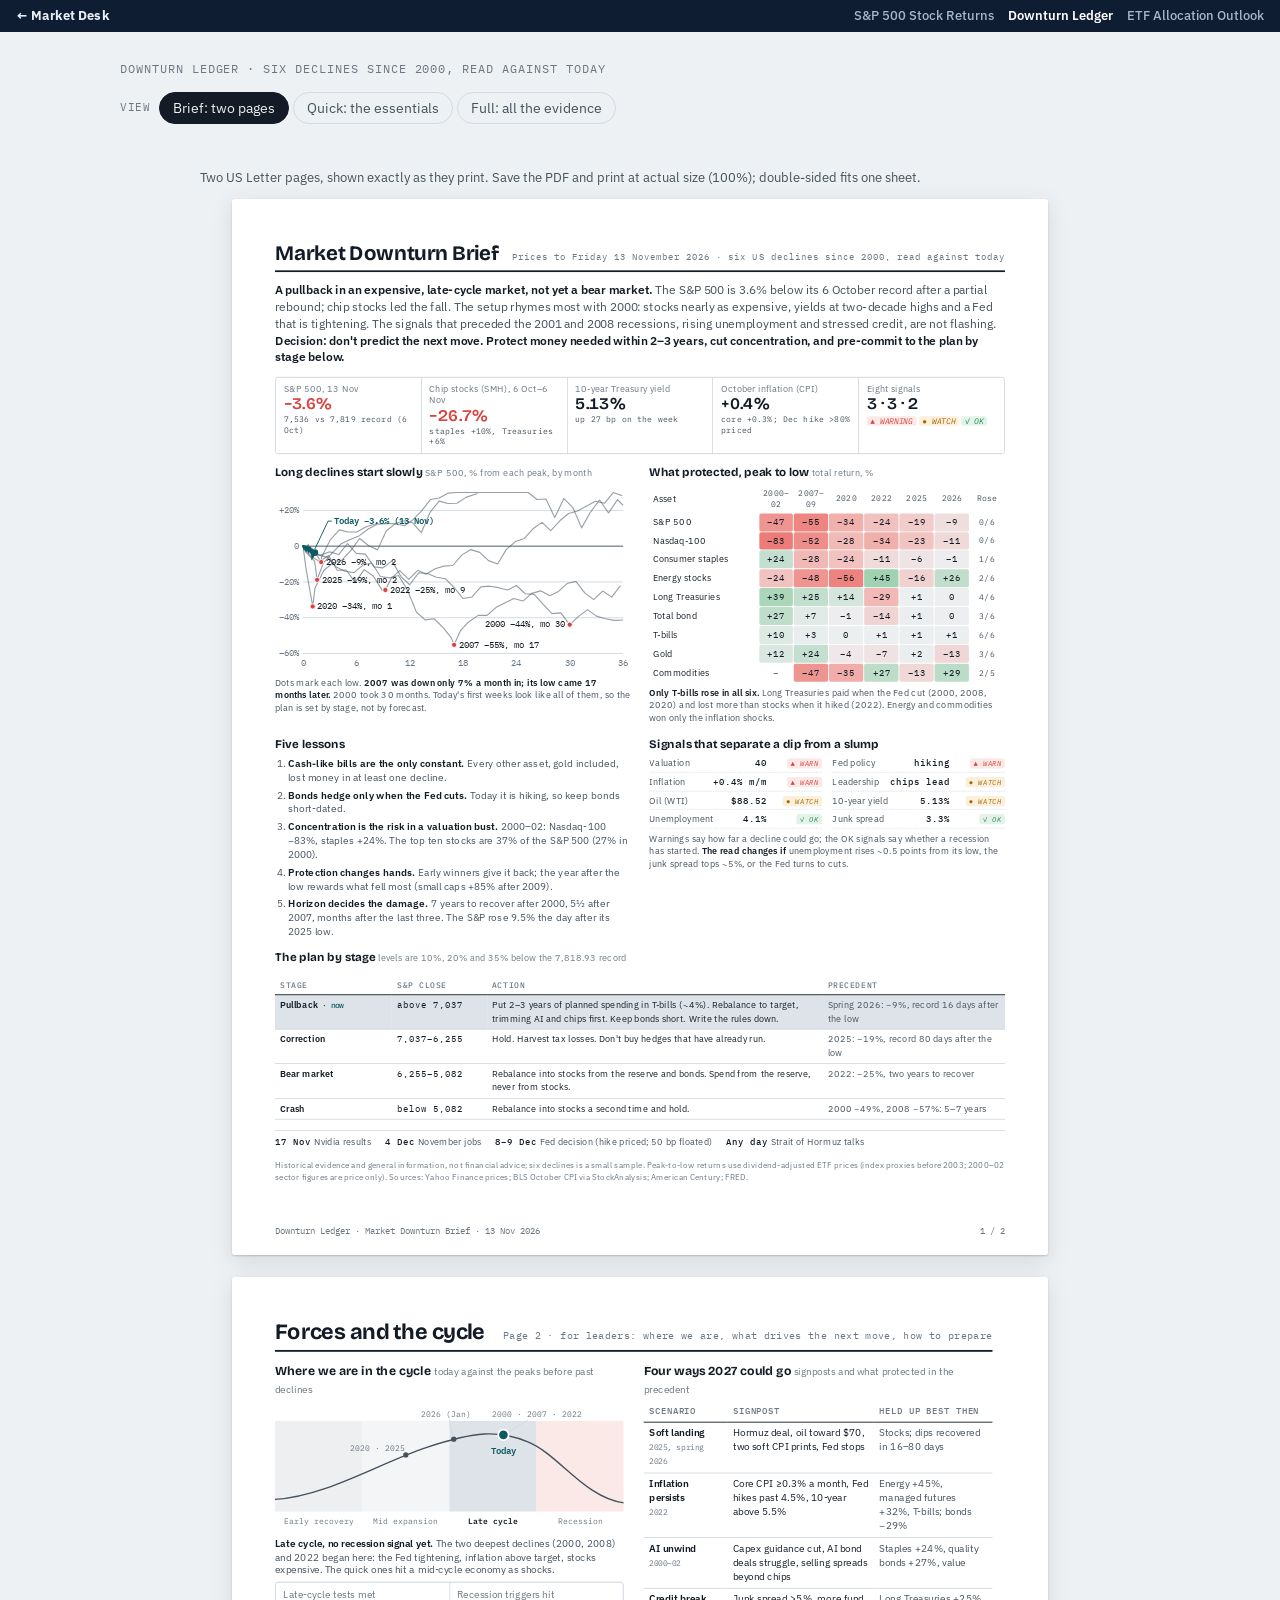
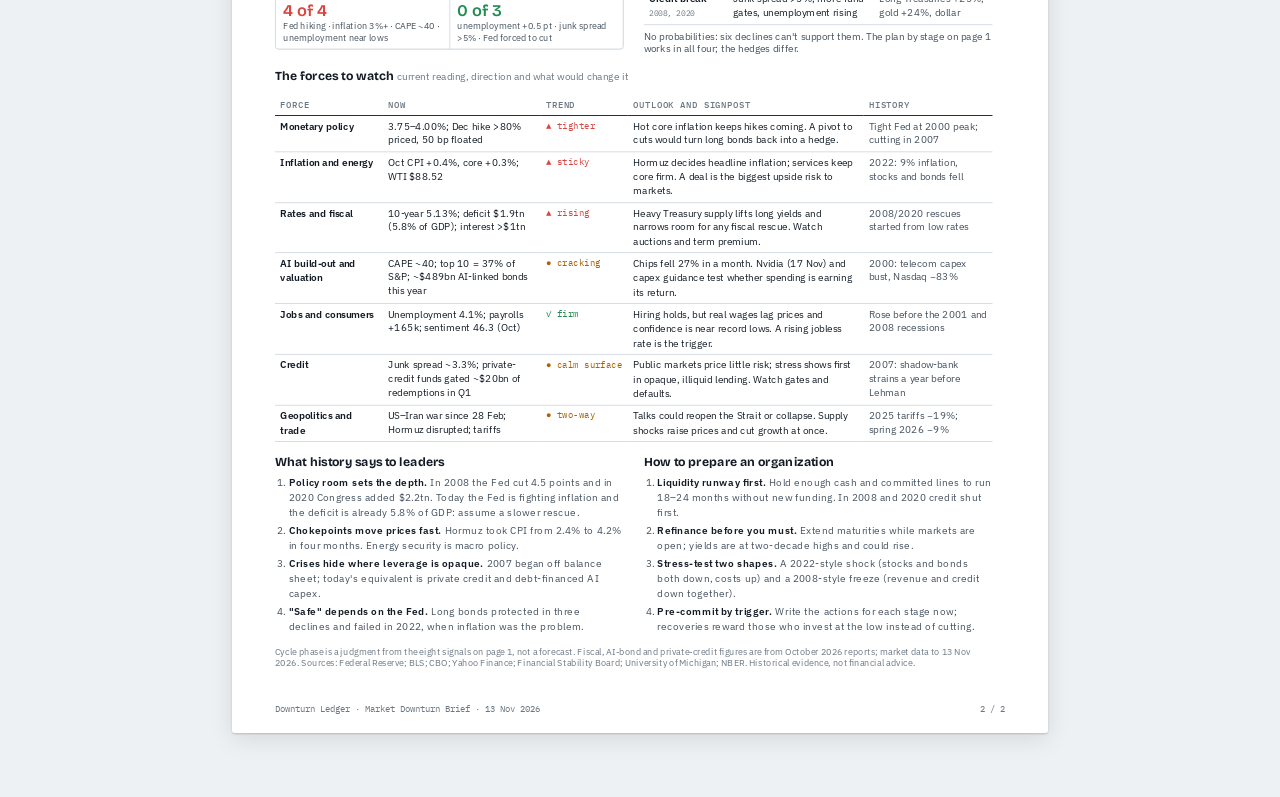
==== commit 0bec4847: "Add Market Desk navigation bar to each dashboard Co-Authored-By: Claude Opus 5.5 <noreply@anthropic." ====
--- a/downturn/index.html
+++ b/downturn/index.html
@@ -1,4 +1,6 @@
 <!doctype html><html data-theme="light"><head><meta name="color-scheme" content="light"><script>document.documentElement.setAttribute("data-theme","light")</script><meta name="robots" content="noindex, nofollow"><meta charset=utf8><meta name=viewport content="width=device-width,initial-scale=1,viewport-fit=cover"><style>:root{color-scheme:light;box-sizing:border-box;padding-top:env(safe-area-inset-top,0px);padding-bottom:env(safe-area-inset-bottom,0px)}html{scroll-padding-top:env(safe-area-inset-top,0px)}body{margin:0;padding:0;font:14px -apple-system,BlinkMacSystemFont,sans-serif;background:#fff;color:#000}img{max-width:100%}[hidden]:not([hidden=until-found i]){display:none!important}</style></head><body>
+<style>.mdnav{background:#0f1d33;color:#e9eef6;font:500 13px/1.2 "IBM Plex Sans","Segoe UI",system-ui,sans-serif;padding:8px max(16px,env(safe-area-inset-right,0px)) 8px max(16px,env(safe-area-inset-left,0px));display:flex;justify-content:space-between;align-items:center;gap:8px 16px;flex-wrap:wrap}.mdnav a{color:#e9eef6;text-decoration:none}.mdnav a:hover{text-decoration:underline}.mdnav .home{font-weight:700;letter-spacing:.01em}.mdnav nav{display:flex;gap:4px 14px;flex-wrap:wrap}.mdnav nav a{color:#a9b6c9}.mdnav nav a[aria-current]{color:#fff;font-weight:600}@media (max-width:560px){.mdnav nav{display:none}}@media print{.mdnav{display:none!important}}</style><div class="mdnav"><a class="home" href="../">← Market Desk</a><nav aria-label="Dashboards"><a href="../spx/">S&amp;P 500 Stock Returns</a><a href="../downturn/" aria-current="page">Downturn Ledger</a><a href="../etf/">ETF Allocation Outlook</a></nav></div>
+
 <title>Downturn Ledger</title>
 <link rel="stylesheet" href="https://fonts.googleapis.com/css2?family=Bricolage+Grotesque:opsz,wght@12..96,500;12..96,700&family=IBM+Plex+Mono:wght@400;500&family=IBM+Plex+Sans:wght@400;500;600&display=swap">
 <style>
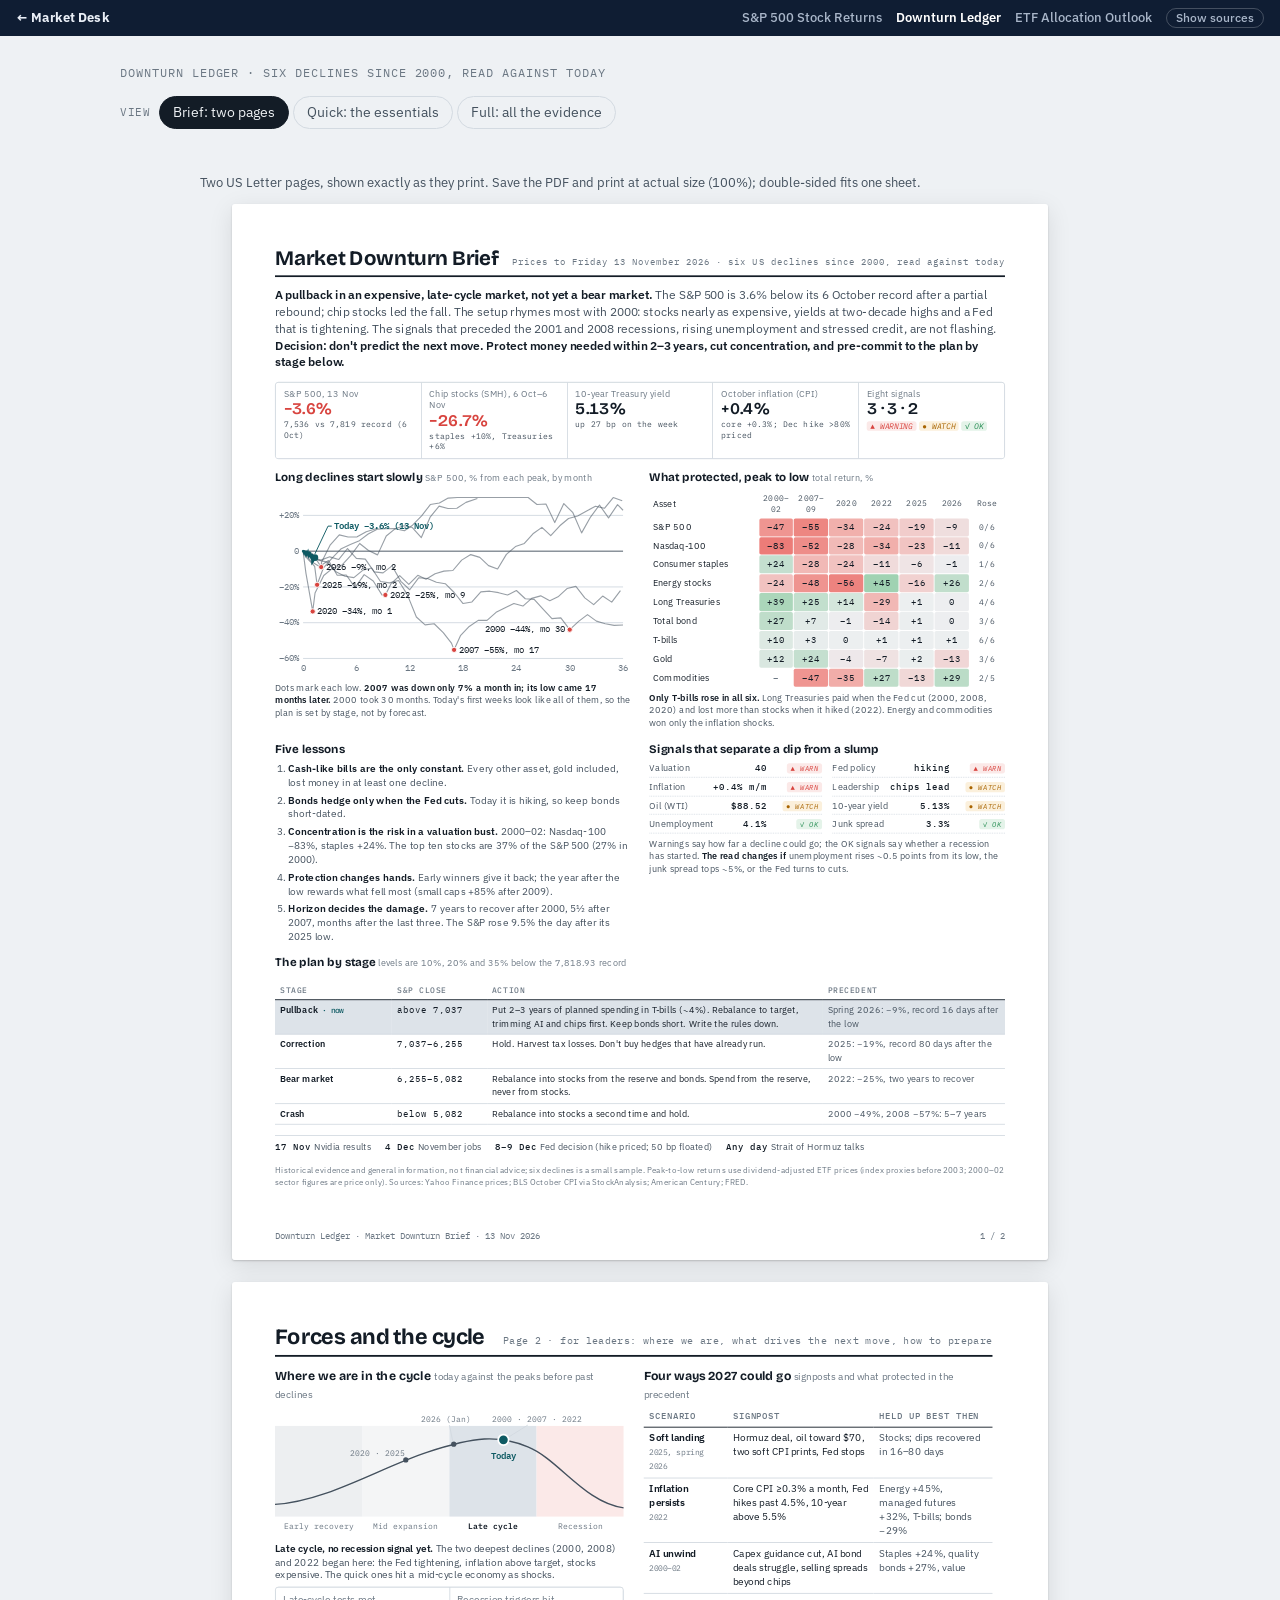
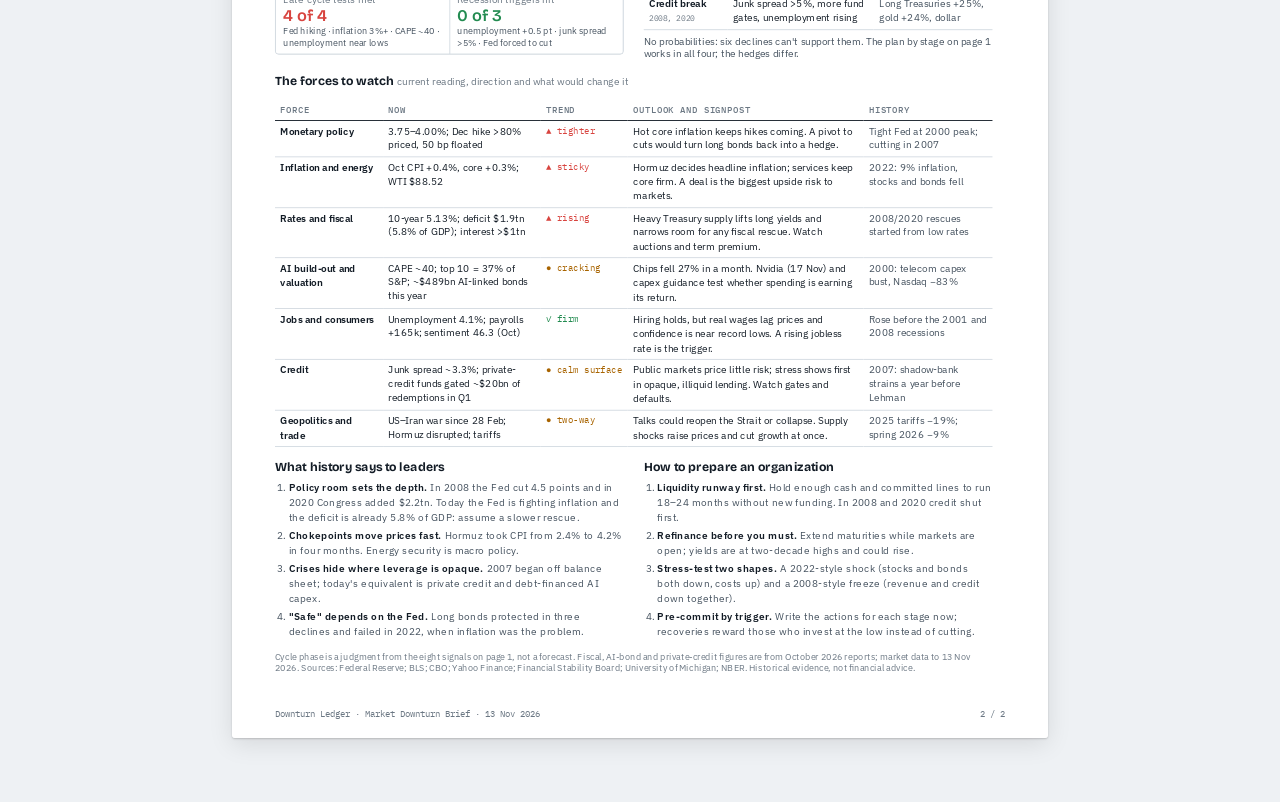
==== commit 25b79c19: "Cleaner dashboards: sources hidden behind a toggle, quick view by default, ETF archive and holdings " ====
--- a/downturn/index.html
+++ b/downturn/index.html
@@ -1,5 +1,5 @@
-<!doctype html><html data-theme="light"><head><meta name="color-scheme" content="light"><script>document.documentElement.setAttribute("data-theme","light")</script><meta name="robots" content="noindex, nofollow"><meta charset=utf8><meta name=viewport content="width=device-width,initial-scale=1,viewport-fit=cover"><style>:root{color-scheme:light;box-sizing:border-box;padding-top:env(safe-area-inset-top,0px);padding-bottom:env(safe-area-inset-bottom,0px)}html{scroll-padding-top:env(safe-area-inset-top,0px)}body{margin:0;padding:0;font:14px -apple-system,BlinkMacSystemFont,sans-serif;background:#fff;color:#000}img{max-width:100%}[hidden]:not([hidden=until-found i]){display:none!important}</style></head><body>
-<style>.mdnav{background:#0f1d33;color:#e9eef6;font:500 13px/1.2 "IBM Plex Sans","Segoe UI",system-ui,sans-serif;padding:8px max(16px,env(safe-area-inset-right,0px)) 8px max(16px,env(safe-area-inset-left,0px));display:flex;justify-content:space-between;align-items:center;gap:8px 16px;flex-wrap:wrap}.mdnav a{color:#e9eef6;text-decoration:none}.mdnav a:hover{text-decoration:underline}.mdnav .home{font-weight:700;letter-spacing:.01em}.mdnav nav{display:flex;gap:4px 14px;flex-wrap:wrap}.mdnav nav a{color:#a9b6c9}.mdnav nav a[aria-current]{color:#fff;font-weight:600}@media (max-width:560px){.mdnav nav{display:none}}@media print{.mdnav{display:none!important}}</style><div class="mdnav"><a class="home" href="../">← Market Desk</a><nav aria-label="Dashboards"><a href="../spx/">S&amp;P 500 Stock Returns</a><a href="../downturn/" aria-current="page">Downturn Ledger</a><a href="../etf/">ETF Allocation Outlook</a></nav></div>
+<!doctype html><html data-theme="light"><head><meta name="robots" content="noindex, nofollow"><meta name="color-scheme" content="light"><script>document.documentElement.setAttribute("data-theme","light")</script><meta charset=utf8><meta name=viewport content="width=device-width,initial-scale=1,viewport-fit=cover"><style>:root{color-scheme:light;box-sizing:border-box;padding-top:env(safe-area-inset-top,0px);padding-bottom:env(safe-area-inset-bottom,0px)}html{scroll-padding-top:env(safe-area-inset-top,0px)}body{margin:0;padding:0;font:14px -apple-system,BlinkMacSystemFont,sans-serif;background:#fff;color:#000}img{max-width:100%}[hidden]:not([hidden=until-found i]){display:none!important}</style></head><body>
+<style>.mdnav{background:#0f1d33;color:#e9eef6;font:500 13px/1.2 "IBM Plex Sans","Segoe UI",system-ui,sans-serif;padding:8px max(16px,env(safe-area-inset-right,0px)) 8px max(16px,env(safe-area-inset-left,0px));display:flex;justify-content:space-between;align-items:center;gap:8px 16px;flex-wrap:wrap}.mdnav a{color:#e9eef6;text-decoration:none}.mdnav a:hover{text-decoration:underline}.mdnav .home{font-weight:700;letter-spacing:.01em}.mdnav .r{display:flex;gap:6px 14px;align-items:center;flex-wrap:wrap}.mdnav nav{display:flex;gap:4px 14px;flex-wrap:wrap}.mdnav nav a{color:#a9b6c9}.mdnav nav a[aria-current]{color:#fff;font-weight:600}.mdnav button{all:unset;cursor:pointer;font-size:12px;color:#a9b6c9;border:1px solid rgba(255,255,255,.22);border-radius:999px;padding:2px 9px}.mdnav button[aria-pressed="true"]{color:#0f1d33;background:#e9eef6}.mdnav button:focus-visible,.mdnav a:focus-visible{outline:2px solid #7fb0f2;outline-offset:2px}body:not(.md-src) .md-src-only{display:none!important}@media (max-width:560px){.mdnav nav{display:none}}@media print{.mdnav{display:none!important}}</style><div class="mdnav"><a class="home" href="../">← Market Desk</a><div class="r"><nav aria-label="Dashboards"><a href="../spx/">S&amp;P 500 Stock Returns</a><a href="../downturn/" aria-current="page">Downturn Ledger</a><a href="../etf/">ETF Allocation Outlook</a></nav><button type="button" id="mdSrc" aria-pressed="false">Show sources</button></div></div><script>(function(){var SEL=["footer .src", "footer h3", "footer h4"],on=false;try{on=localStorage.getItem("md-src")==="1"}catch(e){}function tag(){SEL.forEach(function(q){document.querySelectorAll(q).forEach(function(el){if(q==="p.cap"&&!/Sources?:|Data:|Source /.test(el.textContent))return;el.classList.add("md-src-only")})})}function set(v){on=v;document.body.classList.toggle("md-src",on);var b=document.getElementById("mdSrc");if(b){b.setAttribute("aria-pressed",String(on));b.textContent=on?"Hide sources":"Show sources"}try{localStorage.setItem("md-src",on?"1":"0")}catch(e){}}function init(){tag();set(on);document.getElementById("mdSrc").addEventListener("click",function(){set(!on)});new MutationObserver(function(){tag()}).observe(document.body,{childList:true,subtree:true})}if(document.readyState==="loading")document.addEventListener("DOMContentLoaded",init);else init()})();</script>
 
 <title>Downturn Ledger</title>
 <link rel="stylesheet" href="https://fonts.googleapis.com/css2?family=Bricolage+Grotesque:opsz,wght@12..96,500;12..96,700&family=IBM+Plex+Mono:wght@400;500&family=IBM+Plex+Sans:wght@400;500;600&display=swap">
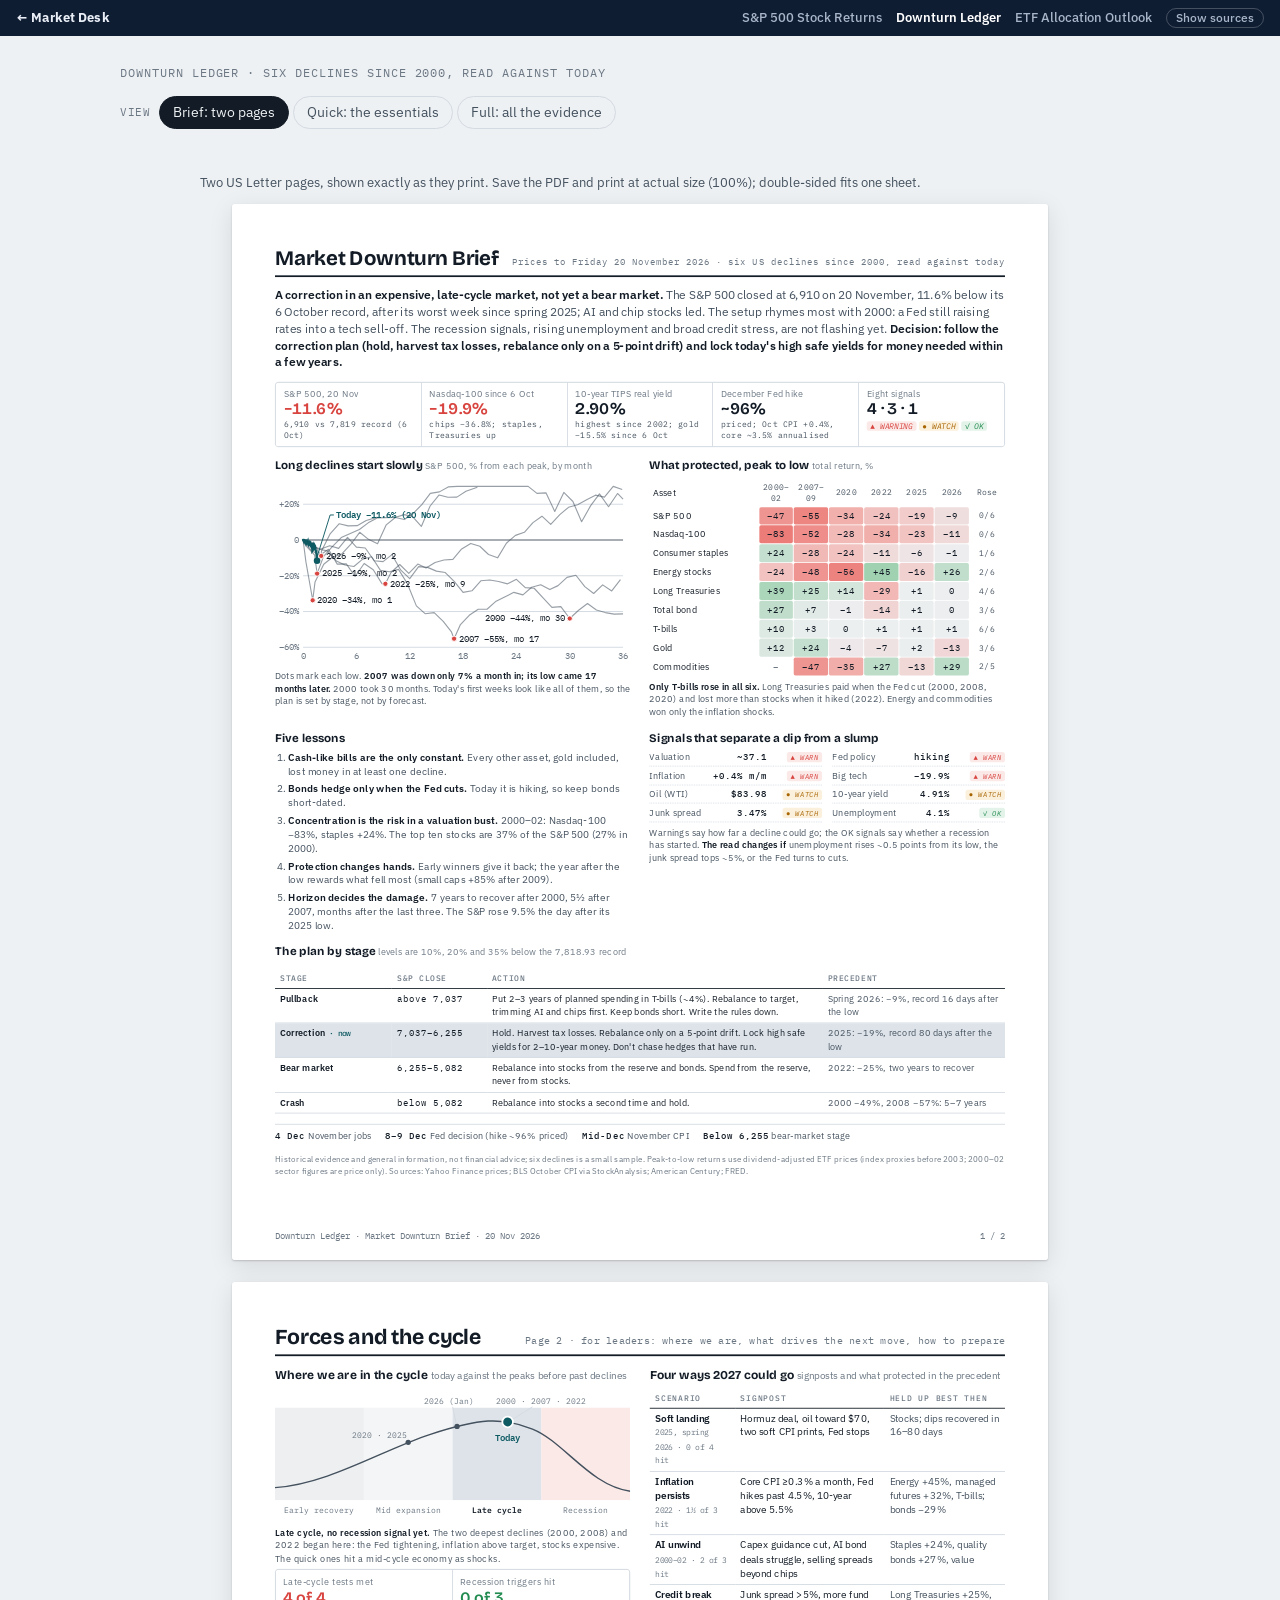
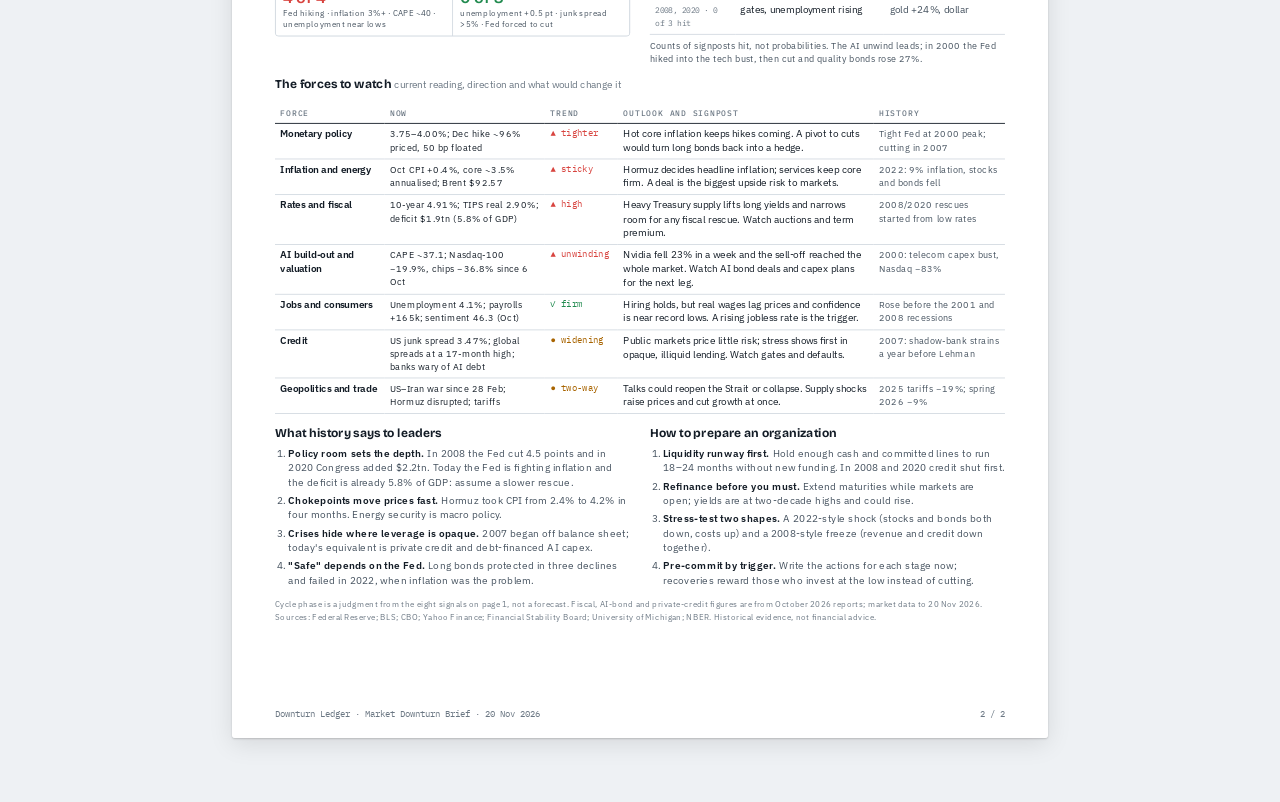
==== commit 3c59603d: "Sync latest Downturn Ledger and ETF Allocation Outlook Co-Authored-By: Claude Opus 5.5 <noreply@anth" ====
--- a/downturn/index.html
+++ b/downturn/index.html
@@ -346,6 +346,97 @@
 .page table.bplan td:nth-child(4), .page table.bplan th:nth-child(4), .page table.forces td:nth-child(5), .page table.forces th:nth-child(5) { display: table-cell !important; }
 .pagefoot { position: absolute; bottom: 18px; left: 43px; right: 43px; display: flex; justify-content: space-between; font-family: var(--f-data); font-size: 9px; color: var(--muted); }
 body.printing #brief { display: block !important; }
+/* decisions */
+.dlist { display: grid; grid-template-columns: repeat(2, minmax(0, 1fr)); gap: 8px; }
+.dl { background: var(--surface); border: 1px solid var(--rule); border-radius: 6px; padding: 11px 13px; display: grid; grid-template-columns: 22px minmax(0, 1fr); gap: 4px 10px; align-items: start; border-left: 4px solid var(--rule); }
+.dl.now { border-left-color: var(--gain); } .dl.wait { border-left-color: var(--rule); } .dl.alarm { border-left-color: var(--loss); }
+.dl input { margin: 3px 0 0; width: 16px; height: 16px; accent-color: var(--accent); }
+.dl .t { display: flex; justify-content: space-between; gap: 8px; align-items: baseline; flex-wrap: wrap; }
+.dl .t b { font-size: 14.5px; }
+.dl .st { font-family: var(--f-data); font-size: 10.5px; letter-spacing: .05em; text-transform: uppercase; border-radius: 3px; padding: 1px 6px; white-space: nowrap; }
+.dl.now .st { background: var(--gain-bg); color: var(--gain); } .dl.wait .st { background: var(--zero); color: var(--muted); } .dl.alarm .st { background: var(--loss-bg); color: var(--loss); }
+.dl p { grid-column: 2; font-size: 13.5px; color: var(--ink-2); }
+.dl p.trig { font-family: var(--f-data); font-size: 12px; color: var(--muted); }
+.dl.done { opacity: .6; } .dl.done .t b { text-decoration: line-through; }
+/* scoreboard */
+.sb2 { display: flex; flex-direction: column; gap: 12px; }
+.scg { display: grid; grid-template-columns: repeat(4, minmax(0, 1fr)); gap: 10px; }
+.sc { border: 1px solid var(--rule); border-radius: 6px; padding: 10px 12px; display: flex; flex-direction: column; gap: 6px; min-width: 0; }
+.sc.lead { border: 2px solid var(--ink); padding: 9px 11px; }
+.sc .h { display: flex; justify-content: space-between; align-items: baseline; gap: 6px; }
+.sc .h b { font-family: var(--f-display); font-size: 15.5px; } .sc .h span { font-family: var(--f-data); font-size: 12px; color: var(--ink-2); }
+.sc .meter { height: 6px; background: var(--zero); border-radius: 3px; overflow: hidden; } .sc .meter i { display: block; height: 100%; background: var(--ink); }
+.sc ul { list-style: none; margin: 0; padding: 0; display: flex; flex-direction: column; gap: 3px; font-size: 12.5px; color: var(--ink-2); }
+.sc li::before { content: "○ "; color: var(--muted); } .sc li.hit::before { content: "● "; color: var(--loss); } .sc li.half::before { content: "◐ "; color: var(--amber); }
+.sc li.hit { color: var(--ink); }
+.sc .won { font-size: 12px; color: var(--muted); border-top: 1px dotted var(--rule); padding-top: 5px; }
+/* moves */
+table.mv { border-collapse: collapse; width: 100%; min-width: 820px; font-size: 13.5px; }
+table.mv th, table.mv td { padding: 7px 8px; border-bottom: 1px solid var(--rule); text-align: left; vertical-align: middle; }
+table.mv thead th { font-family: var(--f-data); font-weight: 500; font-size: 10.5px; letter-spacing: .05em; text-transform: uppercase; color: var(--muted); vertical-align: bottom; }
+table.mv tbody tr { cursor: pointer; } table.mv tbody tr:hover td { background: var(--zero); } table.mv tbody tr.sel td { background: var(--band); }
+table.mv td.n { font-family: var(--f-data); font-variant-numeric: tabular-nums; white-space: nowrap; }
+table.mv td.n.neg { color: var(--loss); } table.mv td.n.pos { color: var(--gain); }
+table.mv .rar { display: inline-block; font-family: var(--f-data); font-size: 11px; border-radius: 3px; padding: 1px 6px; white-space: nowrap; }
+table.mv .rar.r3 { background: var(--loss-bg); color: var(--loss); } table.mv .rar.r2 { background: var(--amber-bg); color: var(--amber); } table.mv .rar.r1 { background: var(--zero); color: var(--ink-2); }
+table.mv .fit { font-family: var(--f-data); font-size: 11.5px; white-space: nowrap; } table.mv .fit.y { color: var(--ink-2); } table.mv .fit.n { color: var(--amber); font-weight: 600; }
+table.mv td.drv { color: var(--ink-2); font-size: 12.5px; }
+.mvd { display: grid; grid-template-columns: minmax(0, 1.1fr) minmax(0, 1fr); gap: 20px; }
+.mvd > div { min-width: 0; display: flex; flex-direction: column; gap: 8px; }
+.mvd h3 { font-size: 18px; } .mvd p { font-size: 14px; color: var(--ink-2); } .mvd p b { color: var(--ink); }
+.mvd svg { display: block; width: 100%; height: auto; }
+.mvd svg text { font-family: var(--f-data); font-size: 10.5px; fill: var(--muted); }
+.mvd .kv { display: grid; grid-template-columns: repeat(3, minmax(0, 1fr)); gap: 1px; background: var(--rule); border: 1px solid var(--rule); border-radius: 4px; overflow: hidden; }
+.mvd .kv div { background: var(--surface); padding: 7px 9px; display: flex; flex-direction: column; gap: 1px; }
+.mvd .kv span { font-size: 11px; color: var(--muted); } .mvd .kv b { font-family: var(--f-display); font-size: 18px; }
+/* horizon */
+.vals { display: grid; grid-template-columns: repeat(4, minmax(0, 1fr)); gap: 1px; background: var(--rule); border: 1px solid var(--rule); border-radius: 5px; overflow: hidden; }
+.val { background: var(--surface); padding: 10px 12px; display: flex; flex-direction: column; gap: 1px; }
+.val span { font-size: 12px; color: var(--muted); } .val b { font-family: var(--f-display); font-size: 25px; line-height: 1.1; } .val small { font-family: var(--f-data); font-size: 11px; color: var(--ink-2); }
+table.hz2 { border-collapse: collapse; width: 100%; min-width: 760px; font-size: 13.5px; }
+table.hz2 th, table.hz2 td { text-align: left; vertical-align: top; padding: 9px 10px; border-bottom: 1px solid var(--rule); }
+table.hz2 thead th { font-family: var(--f-data); font-weight: 500; font-size: 10.5px; letter-spacing: .05em; text-transform: uppercase; color: var(--muted); }
+table.hz2 td:first-child { width: 17%; } table.hz2 td:nth-child(2) { width: 30%; color: var(--ink-2); } table.hz2 td:last-child { width: 22%; color: var(--ink-2); }
+table.hz2 small { color: var(--muted); font-size: 11.5px; } table.hz2 .tk, .tk { font-family: var(--f-data); font-size: 11.5px; color: var(--muted); }
+.opp { display: flex; flex-direction: column; gap: 10px; }
+.oppgrid { display: grid; grid-template-columns: repeat(3, minmax(0, 1fr)); gap: 8px; }
+.o { border: 1px solid var(--rule); border-radius: 6px; padding: 10px 12px; display: flex; flex-direction: column; gap: 4px; background: var(--surface); min-width: 0; }
+.o .chip { align-self: flex-start; } .o b { font-size: 14.5px; } .o p { font-size: 13px; color: var(--ink-2); }
+/* portfolio */
+.pf { display: grid; grid-template-columns: minmax(0, 1fr) minmax(0, 1.1fr); gap: 24px; }
+.pf > div { min-width: 0; display: flex; flex-direction: column; gap: 10px; }
+table.pft { border-collapse: collapse; width: 100%; font-size: 13.5px; }
+table.pft th, table.pft td { padding: 4px 5px; text-align: left; border-bottom: 1px solid var(--rule); }
+table.pft thead th { font-family: var(--f-data); font-weight: 500; font-size: 10.5px; color: var(--muted); text-transform: uppercase; letter-spacing: .04em; }
+table.pft input { font: inherit; font-family: var(--f-data); font-size: 13px; width: 100%; max-width: 120px; padding: 3px 6px; border: 1px solid var(--rule); border-radius: 4px; background: var(--surface); color: var(--ink); text-align: right; }
+table.pft input.tg { max-width: 64px; }
+table.pft td.cur, table.pft td.dr { font-family: var(--f-data); font-size: 12.5px; text-align: right; white-space: nowrap; }
+table.pft td.dr.off { color: var(--loss); font-weight: 600; }
+table.pft tfoot td { font-family: var(--f-data); font-size: 12.5px; font-weight: 600; border-bottom: 0; }
+#pfSum { display: flex; flex-direction: column; gap: 6px; font-size: 14px; color: var(--ink-2); }
+#pfSum b { color: var(--ink); }
+#pfSum ul { margin: 0; padding-left: 18px; display: flex; flex-direction: column; gap: 3px; }
+.dlog { display: flex; flex-direction: column; gap: 10px; }
+.logf { display: flex; gap: 8px; flex-wrap: wrap; }
+.logf input { flex: 1 1 260px; font: inherit; font-size: 14px; padding: 6px 10px; border: 1px solid var(--rule); border-radius: 5px; background: var(--surface); color: var(--ink); }
+.logf button { font: inherit; font-size: 14px; font-weight: 600; cursor: pointer; background: var(--ink); color: var(--paper); border: 0; border-radius: 5px; padding: 6px 14px; }
+.logl { margin: 0; padding-left: 0; list-style: none; display: flex; flex-direction: column; gap: 4px; font-size: 14px; }
+.logl li { display: grid; grid-template-columns: 92px minmax(0, 1fr) auto; gap: 10px; align-items: baseline; border-bottom: 1px dotted var(--rule); padding-bottom: 3px; }
+.logl li span { font-family: var(--f-data); font-size: 12px; color: var(--muted); }
+.logl li button { font: inherit; font-size: 12px; background: none; border: 0; color: var(--muted); cursor: pointer; }
+.sr { position: absolute; width: 1px; height: 1px; overflow: hidden; clip: rect(0 0 0 0); white-space: nowrap; }
+@media (max-width: 860px) {
+  .dlist, .pf, .mvd { grid-template-columns: minmax(0, 1fr); }
+  .scg { grid-template-columns: repeat(2, minmax(0, 1fr)); }
+  .vals { grid-template-columns: repeat(2, minmax(0, 1fr)); }
+  .oppgrid { grid-template-columns: repeat(2, minmax(0, 1fr)); }
+}
+@media (max-width: 480px) {
+  .scg, .oppgrid { grid-template-columns: minmax(0, 1fr); }
+  .val b { font-size: 21px; }
+  .logl li { grid-template-columns: 78px minmax(0, 1fr) auto; }
+}
+
 @media print {
   @page { size: Letter; margin: 0; }
   html, body { background: #fff !important; }
@@ -370,23 +461,23 @@
 <header class="top">
   <span class="eyebrow">Downturn Ledger · six declines since 2000, read against today</span>
   <h1>Where are we, what did history reward, and what should we do?</h1>
-  <p class="answer"><b>We are in a pullback, not yet a bear market.</b> The S&amp;P 500 is 5.7% below its 6 October record, with the damage concentrated in AI and chip stocks. Today's setup looks most like 2000: expensive stocks and a Fed that wants to raise rates. The signals that came before the 2001 and 2008 recessions, rising unemployment and stressed credit, are not flashing. <b>So we prepare rather than react:</b> build the cash reserve, cut concentration, and agree in advance what we do at −10%, −20% and −35%.</p>
+  <p class="answer"><b>We are in a correction, not yet a bear market.</b> The S&amp;P 500 closed at 6,910 on 20 November, 11.6% below its 6 October record, after its worst week since spring 2025. Since the peak the Nasdaq-100 is down 20% and chip stocks 37%. Today looks most like 2000: a Fed still raising rates into a tech sell-off. The signals that came before the 2001 and 2008 recessions, rising unemployment and broad credit stress, are not flashing yet. <b>So we follow the correction plan:</b> hold, harvest tax losses, rebalance only on a 5-point drift, and lock in today's high safe yields for money needed in the next few years.</p>
   <div class="viewbar"><div class="seg" id="viewSeg" role="group" aria-label="How much to show"><span class="lab">View</span><button type="button" data-v="brief" aria-pressed="false">Brief: two pages</button><button type="button" data-v="quick" aria-pressed="true">Quick: the essentials</button><button type="button" data-v="full" aria-pressed="false">Full: all the evidence</button></div><span class="vhint quick-only">Showing the essentials. Switch to Full for charts, hedges, our own mix and the data.</span></div>
-  <span class="asof">Market data to the close of Friday 6 November 2026. Updated 8 November 2026.</span>
-  <nav class="jump" aria-label="Sections"><a href="#now">1 · Where we are</a><a href="#signals">2 · Signals</a><a href="#history">3 · What history says</a><a href="#act">4 · What to do</a><a href="#evidence" class="full-only">5 · The evidence</a></nav>
+  <span class="asof">Market data to the close of Friday 20 November 2026. Updated 21 November 2026.</span>
+  <nav class="jump" aria-label="Sections"><a href="#now">1 · Where we are</a><a href="#decide">2 · Decisions</a><a href="#signals">3 · Signals</a><a href="#moves">4 · Is this normal?</a><a href="#horizon">5 · Positioning</a><a href="#history">6 · History</a><a href="#act">7 · Plan</a><a href="#evidence" class="full-only">8 · Evidence</a></nav>
 </header>
 
 <section id="brief" aria-label="Two-page brief">
   <div class="printbar"><button type="button" id="dlPdf" hidden>Download PDF to print</button><span id="dlMsg">Two US Letter pages, shown exactly as they print. Save the PDF and print at actual size (100%); double-sided fits one sheet.</span></div>
   <div class="sheet">
-    <div class="bh"><h2>Market Downturn Brief</h2><span>Prices to Friday 13 November 2026 · six US declines since 2000, read against today</span></div>
-    <p class="verdict2"><b>A pullback in an expensive, late-cycle market, not yet a bear market.</b> The S&amp;P 500 is 3.6% below its 6 October record after a partial rebound; chip stocks led the fall. The setup rhymes most with 2000: stocks nearly as expensive, yields at two-decade highs and a Fed that is tightening. The signals that preceded the 2001 and 2008 recessions, rising unemployment and stressed credit, are not flashing. <b>Decision: don't predict the next move. Protect money needed within 2–3 years, cut concentration, and pre-commit to the plan by stage below.</b></p>
+    <div class="bh"><h2>Market Downturn Brief</h2><span>Prices to Friday 20 November 2026 · six US declines since 2000, read against today</span></div>
+    <p class="verdict2"><b>A correction in an expensive, late-cycle market, not yet a bear market.</b> The S&amp;P 500 closed at 6,910 on 20 November, 11.6% below its 6 October record, after its worst week since spring 2025; AI and chip stocks led. The setup rhymes most with 2000: a Fed still raising rates into a tech sell-off. The recession signals, rising unemployment and broad credit stress, are not flashing yet. <b>Decision: follow the correction plan (hold, harvest tax losses, rebalance only on a 5-point drift) and lock today's high safe yields for money needed within a few years.</b></p>
     <div class="kpis">
-      <div class="kpi"><span>S&amp;P 500, 13 Nov</span><b class="neg">−3.6%</b><small>7,536 vs 7,819 record (6 Oct)</small></div>
-      <div class="kpi"><span>Chip stocks (SMH), 6 Oct–6 Nov</span><b class="neg">−26.7%</b><small>staples +10%, Treasuries +6%</small></div>
-      <div class="kpi"><span>10-year Treasury yield</span><b>5.13%</b><small>up 27 bp on the week</small></div>
-      <div class="kpi"><span>October inflation (CPI)</span><b>+0.4%</b><small>core +0.3%; Dec hike &gt;80% priced</small></div>
-      <div class="kpi"><span>Eight signals</span><b>3 · 3 · 2</b><span class="chips2"><i class="chip bad">Warning</i><i class="chip mid">Watch</i><i class="chip good">OK</i></span></div>
+      <div class="kpi"><span>S&amp;P 500, 20 Nov</span><b class="neg">−11.6%</b><small>6,910 vs 7,819 record (6 Oct)</small></div>
+      <div class="kpi"><span>Nasdaq-100 since 6 Oct</span><b class="neg">−19.9%</b><small>chips −36.8%; staples, Treasuries up</small></div>
+      <div class="kpi"><span>10-year TIPS real yield</span><b>2.90%</b><small>highest since 2002; gold −15.5% since 6 Oct</small></div>
+      <div class="kpi"><span>December Fed hike</span><b>~96%</b><small>priced; Oct CPI +0.4%, core ~3.5% annualised</small></div>
+      <div class="kpi"><span>Eight signals</span><b>4 · 3 · 1</b><span class="chips2"><i class="chip bad">Warning</i><i class="chip mid">Watch</i><i class="chip good">OK</i></span></div>
     </div>
     <div class="bgrid">
       <div>
@@ -412,14 +503,14 @@
       <div>
         <h4>Signals that separate a dip from a slump</h4>
         <div class="bsig">
-          <div><span>Valuation</span><b>40</b><i class="chip bad">Warn</i></div>
+          <div><span>Valuation</span><b>~37.1</b><i class="chip bad">Warn</i></div>
           <div><span>Fed policy</span><b>hiking</b><i class="chip bad">Warn</i></div>
           <div><span>Inflation</span><b>+0.4% m/m</b><i class="chip bad">Warn</i></div>
-          <div><span>Leadership</span><b>chips lead</b><i class="chip mid">Watch</i></div>
-          <div><span>Oil (WTI)</span><b>$88.52</b><i class="chip mid">Watch</i></div>
-          <div><span>10-year yield</span><b>5.13%</b><i class="chip mid">Watch</i></div>
+          <div><span>Big tech</span><b>−19.9%</b><i class="chip bad">Warn</i></div>
+          <div><span>Oil (WTI)</span><b>$83.98</b><i class="chip mid">Watch</i></div>
+          <div><span>10-year yield</span><b>4.91%</b><i class="chip mid">Watch</i></div>
+          <div><span>Junk spread</span><b>3.47%</b><i class="chip mid">Watch</i></div>
           <div><span>Unemployment</span><b>4.1%</b><i class="chip good">OK</i></div>
-          <div><span>Junk spread</span><b>3.3%</b><i class="chip good">OK</i></div>
         </div>
         <p class="cap">Warnings say how far a decline could go; the OK signals say whether a recession has started. <b>The read changes if</b> unemployment rises ~0.5 points from its low, the junk spread tops ~5%, or the Fed turns to cuts.</p>
       </div>
@@ -428,13 +519,13 @@
     <table class="bplan">
       <thead><tr><th>Stage</th><th>S&amp;P close</th><th>Action</th><th>Precedent</th></tr></thead>
       <tbody>
-        <tr class="on"><td><b>Pullback</b></td><td>above 7,037</td><td>Put 2–3 years of planned spending in T-bills (~4%). Rebalance to target, trimming AI and chips first. Keep bonds short. Write the rules down.</td><td>Spring 2026: −9%, record 16 days after the low</td></tr>
-        <tr><td><b>Correction</b></td><td>7,037–6,255</td><td>Hold. Harvest tax losses. Don't buy hedges that have already run.</td><td>2025: −19%, record 80 days after the low</td></tr>
+        <tr><td><b>Pullback</b></td><td>above 7,037</td><td>Put 2–3 years of planned spending in T-bills (~4%). Rebalance to target, trimming AI and chips first. Keep bonds short. Write the rules down.</td><td>Spring 2026: −9%, record 16 days after the low</td></tr>
+        <tr class="on"><td><b>Correction</b></td><td>7,037–6,255</td><td>Hold. Harvest tax losses. Rebalance only on a 5-point drift. Lock high safe yields for 2–10-year money. Don't chase hedges that have run.</td><td>2025: −19%, record 80 days after the low</td></tr>
         <tr><td><b>Bear market</b></td><td>6,255–5,082</td><td>Rebalance into stocks from the reserve and bonds. Spend from the reserve, never from stocks.</td><td>2022: −25%, two years to recover</td></tr>
         <tr><td><b>Crash</b></td><td>below 5,082</td><td>Rebalance into stocks a second time and hold.</td><td>2000 −49%, 2008 −57%: 5–7 years</td></tr>
       </tbody>
     </table>
-    <div class="bfoot"><span><b>17 Nov</b> Nvidia results</span><span><b>4 Dec</b> November jobs</span><span><b>8–9 Dec</b> Fed decision (hike priced; 50 bp floated)</span><span><b>Any day</b> Strait of Hormuz talks</span></div>
+    <div class="bfoot"><span><b>4 Dec</b> November jobs</span><span><b>8–9 Dec</b> Fed decision (hike ~96% priced)</span><span><b>Mid-Dec</b> November CPI</span><span><b>Below 6,255</b> bear-market stage</span></div>
     <p class="bfine">Historical evidence and general information, not financial advice; six declines is a small sample. Peak-to-low returns use dividend-adjusted ETF prices (index proxies before 2003; 2000–02 sector figures are price only). Sources: Yahoo Finance prices; BLS October CPI via StockAnalysis; American Century; FRED.</p>
   </div>
   <div class="sheet p2">
@@ -462,25 +553,25 @@
         <table class="bplan scn2">
           <thead><tr><th>Scenario</th><th>Signpost</th><th>Held up best then</th></tr></thead>
           <tbody>
-            <tr><td><b>Soft landing</b><br><small>2025, spring 2026</small></td><td>Hormuz deal, oil toward $70, two soft CPI prints, Fed stops</td><td>Stocks; dips recovered in 16–80 days</td></tr>
-            <tr><td><b>Inflation persists</b><br><small>2022</small></td><td>Core CPI ≥0.3% a month, Fed hikes past 4.5%, 10-year above 5.5%</td><td>Energy +45%, managed futures +32%, T-bills; bonds −29%</td></tr>
-            <tr><td><b>AI unwind</b><br><small>2000–02</small></td><td>Capex guidance cut, AI bond deals struggle, selling spreads beyond chips</td><td>Staples +24%, quality bonds +27%, value</td></tr>
-            <tr><td><b>Credit break</b><br><small>2008, 2020</small></td><td>Junk spread &gt;5%, more fund gates, unemployment rising</td><td>Long Treasuries +25%, gold +24%, dollar</td></tr>
+            <tr><td><b>Soft landing</b><br><small>2025, spring 2026 · 0 of 4 hit</small></td><td>Hormuz deal, oil toward $70, two soft CPI prints, Fed stops</td><td>Stocks; dips recovered in 16–80 days</td></tr>
+            <tr><td><b>Inflation persists</b><br><small>2022 · 1½ of 3 hit</small></td><td>Core CPI ≥0.3% a month, Fed hikes past 4.5%, 10-year above 5.5%</td><td>Energy +45%, managed futures +32%, T-bills; bonds −29%</td></tr>
+            <tr><td><b>AI unwind</b><br><small>2000–02 · 2 of 3 hit</small></td><td>Capex guidance cut, AI bond deals struggle, selling spreads beyond chips</td><td>Staples +24%, quality bonds +27%, value</td></tr>
+            <tr><td><b>Credit break</b><br><small>2008, 2020 · 0 of 3 hit</small></td><td>Junk spread &gt;5%, more fund gates, unemployment rising</td><td>Long Treasuries +25%, gold +24%, dollar</td></tr>
           </tbody>
         </table>
-        <p class="cap">No probabilities: six declines can't support them. The plan by stage on page 1 works in all four; the hedges differ.</p>
+        <p class="cap">Counts of signposts hit, not probabilities. The AI unwind leads; in 2000 the Fed hiked into the tech bust, then cut and quality bonds rose 27%.</p>
       </div>
     </div>
     <h4>The forces to watch <small>current reading, direction and what would change it</small></h4>
     <table class="bplan forces">
       <thead><tr><th>Force</th><th>Now</th><th>Trend</th><th>Outlook and signpost</th><th>History</th></tr></thead>
       <tbody>
-        <tr><td><b>Monetary policy</b></td><td>3.75–4.00%; Dec hike &gt;80% priced, 50 bp floated</td><td class="tr bad">▲ tighter</td><td>Hot core inflation keeps hikes coming. A pivot to cuts would turn long bonds back into a hedge.</td><td>Tight Fed at 2000 peak; cutting in 2007</td></tr>
-        <tr><td><b>Inflation and energy</b></td><td>Oct CPI +0.4%, core +0.3%; WTI $88.52</td><td class="tr bad">▲ sticky</td><td>Hormuz decides headline inflation; services keep core firm. A deal is the biggest upside risk to markets.</td><td>2022: 9% inflation, stocks and bonds fell</td></tr>
-        <tr><td><b>Rates and fiscal</b></td><td>10-year 5.13%; deficit $1.9tn (5.8% of GDP); interest &gt;$1tn</td><td class="tr bad">▲ rising</td><td>Heavy Treasury supply lifts long yields and narrows room for any fiscal rescue. Watch auctions and term premium.</td><td>2008/2020 rescues started from low rates</td></tr>
-        <tr><td><b>AI build-out and valuation</b></td><td>CAPE ~40; top 10 = 37% of S&amp;P; ~$489bn AI-linked bonds this year</td><td class="tr mid">● cracking</td><td>Chips fell 27% in a month. Nvidia (17 Nov) and capex guidance test whether spending is earning its return.</td><td>2000: telecom capex bust, Nasdaq −83%</td></tr>
+        <tr><td><b>Monetary policy</b></td><td>3.75–4.00%; Dec hike ~96% priced, 50 bp floated</td><td class="tr bad">▲ tighter</td><td>Hot core inflation keeps hikes coming. A pivot to cuts would turn long bonds back into a hedge.</td><td>Tight Fed at 2000 peak; cutting in 2007</td></tr>
+        <tr><td><b>Inflation and energy</b></td><td>Oct CPI +0.4%, core ~3.5% annualised; Brent $92.57</td><td class="tr bad">▲ sticky</td><td>Hormuz decides headline inflation; services keep core firm. A deal is the biggest upside risk to markets.</td><td>2022: 9% inflation, stocks and bonds fell</td></tr>
+        <tr><td><b>Rates and fiscal</b></td><td>10-year 4.91%; TIPS real 2.90%; deficit $1.9tn (5.8% of GDP)</td><td class="tr bad">▲ high</td><td>Heavy Treasury supply lifts long yields and narrows room for any fiscal rescue. Watch auctions and term premium.</td><td>2008/2020 rescues started from low rates</td></tr>
+        <tr><td><b>AI build-out and valuation</b></td><td>CAPE ~37.1; Nasdaq-100 −19.9%, chips −36.8% since 6 Oct</td><td class="tr bad">▲ unwinding</td><td>Nvidia fell 23% in a week and the sell-off reached the whole market. Watch AI bond deals and capex plans for the next leg.</td><td>2000: telecom capex bust, Nasdaq −83%</td></tr>
         <tr><td><b>Jobs and consumers</b></td><td>Unemployment 4.1%; payrolls +165k; sentiment 46.3 (Oct)</td><td class="tr good">✓ firm</td><td>Hiring holds, but real wages lag prices and confidence is near record lows. A rising jobless rate is the trigger.</td><td>Rose before the 2001 and 2008 recessions</td></tr>
-        <tr><td><b>Credit</b></td><td>Junk spread ~3.3%; private-credit funds gated ~$20bn of redemptions in Q1</td><td class="tr mid">● calm surface</td><td>Public markets price little risk; stress shows first in opaque, illiquid lending. Watch gates and defaults.</td><td>2007: shadow-bank strains a year before Lehman</td></tr>
+        <tr><td><b>Credit</b></td><td>US junk spread 3.47%; global spreads at a 17-month high; banks wary of AI debt</td><td class="tr mid">● widening</td><td>Public markets price little risk; stress shows first in opaque, illiquid lending. Watch gates and defaults.</td><td>2007: shadow-bank strains a year before Lehman</td></tr>
         <tr><td><b>Geopolitics and trade</b></td><td>US–Iran war since 28 Feb; Hormuz disrupted; tariffs</td><td class="tr mid">● two-way</td><td>Talks could reopen the Strait or collapse. Supply shocks raise prices and cut growth at once.</td><td>2025 tariffs −19%; spring 2026 −9%</td></tr>
       </tbody>
     </table>
@@ -504,12 +595,12 @@
         </ol>
       </div>
     </div>
-    <p class="bfine">Cycle phase is a judgment from the eight signals on page 1, not a forecast. Fiscal, AI-bond and private-credit figures are from October 2026 reports; market data to 13 Nov 2026. Sources: Federal Reserve; BLS; CBO; Yahoo Finance; Financial Stability Board; University of Michigan; NBER. Historical evidence, not financial advice.</p>
+    <p class="bfine">Cycle phase is a judgment from the eight signals on page 1, not a forecast. Fiscal, AI-bond and private-credit figures are from October 2026 reports; market data to 20 Nov 2026. Sources: Federal Reserve; BLS; CBO; Yahoo Finance; Financial Stability Board; University of Michigan; NBER. Historical evidence, not financial advice.</p>
   </div>
 </section>
 
 <section id="now">
-  <div class="sec-head"><span class="n">1 · Where we are</span><h2>A 5.7% pullback, led by chip stocks</h2></div>
+  <div class="sec-head"><span class="n">1 · Where we are</span><h2>An 11.6% correction, led by AI and chip stocks</h2></div>
   <div class="panel status">
     <div>
       <div class="chart" id="meter"></div>
@@ -518,9 +609,9 @@
       <p class="readline" id="hereRead"></p></div>
       <div class="whyblock"><h3>Why it is falling</h3>
       <ul class="why">
-        <li><b>AI and chips sold off.</b> The Nasdaq-100 fell 6.3% on 5 November, its worst day since 2020. Investors questioned whether AI spending will pay for itself.</li>
-        <li><b>Rate-hike fears.</b> October payrolls rose 165,000 against about 60,000 expected. Futures put the odds of a December hike near 80%.</li>
-        <li><b>Election read-through.</b> Traders took the midterm results as more regulatory risk for data centers, and better odds of ending the Iran war. Oil fell 16% on the week.</li>
+        <li><b>The AI unwind deepened.</b> The S&amp;P 500 lost 8.6% in the week to 20 November and Nvidia 23%. Selling hit chipmakers worldwide; Japan's and Korea's markets fell more than 5% on Friday.</li>
+        <li><b>The Fed is still tightening.</b> October minutes showed nearly all officials expect a December hike and two floated half a point. Futures price about a 96% chance.</li>
+        <li><b>Lenders turned cautious.</b> Global corporate credit spreads reached a 17-month high and banks grew wary of AI-related debt. US junk spreads, at 3.47%, are still calm.</li>
       </ul>
       <div class="base">
         <div><b>1 in 3</b>declines of 10% or more since 1946 became bear markets (15 of 46).</div>
@@ -530,31 +621,42 @@
     </div>
     <div>
       <div class="tiles">
-        <div class="tile"><span>S&amp;P 500 from its record</span><b class="neg">−5.7%</b><small>7,818.93 on 6 Oct → 7,376.86</small></div>
-        <div class="tile"><span>Nasdaq-100 (QQQ) since 6 Oct</span><b class="neg">−13.6%</b><small>a correction (−10% or more)</small></div>
-        <div class="tile"><span>Chip stocks (SMH) since 6 Oct</span><b class="neg">−26.7%</b><small>bear-market territory</small></div>
-        <div class="tile"><span>S&amp;P 500 this year</span><b>+8.7%</b><small>with dividends, to 6 Nov</small></div>
+        <div class="tile"><span>S&amp;P 500 from its record</span><b class="neg">−11.6%</b><small>7,818.93 on 6 Oct → 6,910.39</small></div>
+        <div class="tile"><span>Nasdaq-100 (QQQ) since 6 Oct</span><b class="neg">−19.9%</b><small>at the edge of a bear market (−20%)</small></div>
+        <div class="tile"><span>Chip stocks (SMH) since 6 Oct</span><b class="neg">−36.8%</b><small>deep in bear-market territory</small></div>
+        <div class="tile"><span>S&amp;P 500 this year</span><b>+0.9%</b><small>price, approximate, to 20 Nov</small></div>
       </div>
       <h3>What has worked since the 6 October peak</h3>
       <div class="since" id="since"></div>
-      <p class="note full-only">Total return, 6 Oct to 6 Nov. Money has rotated out of AI and chips into staples, utilities, value stocks and Treasuries, the same rotation that opened the 2000 decline. If your portfolio is down much more than 6%, the gap is tech concentration.</p>
+      <p class="note full-only">Total return, 6 Oct to 20 Nov. Money has left AI, chips, emerging markets and bitcoin for staples, utilities, Treasuries and value stocks, the same rotation that opened the 2000 decline. If your portfolio is down much more than 12%, the gap is tech concentration.</p>
     </div>
   </div>
 </section>
 
+<section id="decide">
+  <div class="sec-head"><span class="n">2 · This month's decisions</span><h2>What the plan says to do now</h2>
+    <p class="prose">Each rule from the plan, checked against this week's numbers. Green means act now, grey means not yet, with the level or event that would trigger it. Tick the ones you have done; the ticks stay in this browser.</p></div>
+  <div class="dlist" id="dlist"></div>
+</section>
+
 <section id="signals">
-  <div class="sec-head"><span class="n">2 · Signals</span><h2>Late-cycle and expensive, but no recession signal yet</h2>
+  <div class="sec-head"><span class="n">3 · Signals</span><h2>A tech unwind under a tightening Fed, but no recession signal yet</h2>
     <p class="prose">Eight readings that separated the long, deep declines (2000, 2008) from the quick ones. Each card says what it showed before past declines and what would change it.</p></div>
   <div class="sigsum" id="sigsum"></div>
   <div class="signals">
-    <div class="sig bad"><div class="hd"><span>Valuation (Shiller CAPE)</span><i class="chip bad">Warning</i></div><div class="v">39.6</div><p>Only the 2000 peak was higher (43). The two most expensive peaks led to the two deepest declines.</p><p class="flip">Expensive markets can stay expensive for years. This says how far, not when.</p></div>
-    <div class="sig bad"><div class="hd"><span>The Fed</span><i class="chip bad">Warning</i></div><div class="v">3.75–4.00% <small>held 28 Oct</small></div><p>Two officials voted for a hike, and futures price about an 80% chance in December. Bonds rescued stock investors only when the Fed was cutting.</p><p class="flip">Changes when the Fed signals cuts. Then long bonds become a hedge again.</p></div>
-    <div class="sig bad"><div class="hd"><span>Inflation (CPI)</span><i class="chip bad">Warning</i></div><div class="v">3.7% <small>September</small></div><p>Up from 2.4% in January, driven by oil. High inflation is what turned 2022 into a year when stocks and bonds fell together.</p><p class="flip">October CPI on 10 Nov. Two soft months would ease it.</p></div>
-    <div class="sig mid"><div class="hd"><span>Leadership</span><i class="chip mid">Watch</i></div><div class="v">Chips −26.7% <small>staples +10%</small></div><p>Selling is centred on AI while staples, utilities and Treasuries rise. The 2000 bust opened exactly this way, but so did the quick 2025 dip.</p><p class="flip">Worse if selling spreads to banks, small caps and consumer stocks.</p></div>
-    <div class="sig mid"><div class="hd"><span>Crude oil</span><i class="chip mid">Watch</i></div><div class="v">$90.83 <small>WTI, Brent $98</small></div><p>Still up about 60% this year on the Hormuz disruption, but down 16% last week on hopes of a deal.</p><p class="flip">A reopened Strait would cut inflation. Renewed fighting would push it up.</p></div>
-    <div class="sig mid"><div class="hd"><span>10-year Treasury yield</span><i class="chip mid">Watch</i></div><div class="v">4.86%</div><p>Down from 5.27% at the stock peak, which is why long Treasuries are up 6% since. Still near a two-decade high.</p><p class="flip">Above 5.5% would add pressure. Below 4.5% would ease it.</p></div>
-    <div class="sig good"><div class="hd"><span>Jobs</span><i class="chip good">OK</i></div><div class="v">4.1% <small>unemployment, Oct</small></div><p>Payrolls rose 165,000 and unemployment fell. Before 2001 and 2008, unemployment had started rising.</p><p class="flip">Turns to warning if unemployment rises about 0.5 points from its low.</p></div>
-    <div class="sig good"><div class="hd"><span>Credit stress</span><i class="chip good">OK</i></div><div class="v">3.3% <small>junk-bond spread, 16 Oct</small></div><p>Lenders still price little risk. The spread reached about 10% in 2020 and 20% in 2008.</p><p class="flip">Turns to warning above about 5%, or if more funds limit withdrawals.</p></div>
+    <div class="sig bad"><div class="hd"><span>Valuation (Shiller CAPE)</span><i class="chip bad">Warning</i></div><div class="v">~37.1</div><p>Even after the fall, only the 2000 peak was higher (43). The two most expensive peaks led to the two deepest declines.</p><p class="flip">Says how far a decline could go, not when. Below ~30 would be ordinary.</p></div>
+    <div class="sig bad"><div class="hd"><span>The Fed</span><i class="chip bad">Warning</i></div><div class="v">3.75–4.00% <small>Dec hike ~96% priced</small></div><p>Minutes show nearly all officials expect a December hike; two floated half a point. Bonds rescued stock investors only when the Fed was cutting.</p><p class="flip">Changes when the Fed signals cuts. Then long bonds become a hedge again.</p></div>
+    <div class="sig bad"><div class="hd"><span>Inflation (CPI)</span><i class="chip bad">Warning</i></div><div class="v">+0.4% <small>October, month on month</small></div><p>Core prices are rising at about 3.5% a year over three months, spreading beyond energy. September was 3.7% on the year; October's annual rate was not published.</p><p class="flip">Two soft months in a row would ease it.</p></div>
+    <div class="sig bad"><div class="hd"><span>Leadership</span><i class="chip bad">Warning</i></div><div class="v">Nasdaq-100 −19.9% <small>chips −36.8%</small></div><p>The sell-off has spread from chips to the whole market: the S&amp;P 500 and the Dow are both in correction. In 2000 tech kept falling for 30 months.</p><p class="flip">Would ease if selling stays narrow and value and staples keep holding up.</p></div>
+    <div class="sig mid"><div class="hd"><span>Crude oil</span><i class="chip mid">Watch</i></div><div class="v">$83.98 <small>WTI, Brent $92.57</small></div><p>Still about 45% higher than a year ago on the Hormuz disruption, and the main reason headline inflation stays high.</p><p class="flip">A reopened Strait would cut inflation. Renewed fighting would push it up.</p></div>
+    <div class="sig mid"><div class="hd"><span>10-year Treasury yield</span><i class="chip mid">Watch</i></div><div class="v">4.91% <small>TIPS real 2.90%</small></div><p>Down from 5.27% at the stock peak as money fled to safety. The real yield on TIPS is the highest since 2002, which is what is pushing gold down.</p><p class="flip">Above 5.5% would add pressure. A fall below 4.5% would mean the market expects cuts.</p></div>
+    <div class="sig good"><div class="hd"><span>Jobs</span><i class="chip good">OK</i></div><div class="v">4.1% <small>unemployment, Oct</small></div><p>Payrolls rose 165,000 and unemployment fell. Before 2001 and 2008, unemployment had started rising. November jobs report on 4 Dec.</p><p class="flip">Turns to warning if unemployment rises about 0.5 points from its low.</p></div>
+    <div class="sig mid"><div class="hd"><span>Credit stress</span><i class="chip mid">Watch</i></div><div class="v">3.47% <small>US junk spread, 18 Nov</small></div><p>Widening: global corporate spreads hit a 17-month high and banks are wary of AI debt. Still far from the ~10% of 2020 or 20% of 2008.</p><p class="flip">Turns to warning above about 5%, or if more funds limit withdrawals.</p></div>
+  </div>
+  <div class="panel sb2">
+    <h3>Scenario scoreboard: which 2027 story the evidence supports</h3>
+    <div class="scg" id="scg"></div>
+    <p class="note">Each scenario's signposts, checked this week. A count, not a probability. Today looks most like the opening of 2000: a Fed still raising rates into a tech sell-off. In 2000 the Fed kept hiking until May, then cut from January 2001, and high-quality bonds rose 27% over the decline.</p>
   </div>
   <div class="panel res full-only">
     <div>
@@ -570,8 +672,48 @@
   </div>
 </section>
 
+<section id="moves">
+  <div class="sec-head"><span class="n">4 · Is this move normal?</span><h2>Today's moves, against 20 years of each asset's own history</h2>
+    <p class="prose">Hearing that something is falling tells you little until you know how often it falls that much, what usually causes it and what tended to follow. Each row answers those three questions. Select a row for the detail.</p></div>
+  <div class="scroll"><table class="mv" id="mvT"></table></div>
+  <div class="panel mvd" id="mvD"></div>
+  <p class="note full-only">Past month is 20 October to 20 November 2026. "Happens" compares that move with every calendar month since 2006 (since launch for younger funds). Drawdown is the fall from the highest month-end close in the past year to 20 November. "What followed" takes every past month whose drop was at least as large and reports the next 12 months; small samples are flagged. Fits the regime? asks whether the move is what a tightening Fed with sticky inflation usually produces, as in 2022. Dividend-adjusted Yahoo Finance prices; the dollar, oil and the 10-year yield are price levels.</p>
+</section>
+
+<section id="horizon">
+  <div class="sec-head"><span class="n">5 · Positioning for the next few years</span><h2>Match each pot of money to when you need it</h2>
+    <p class="prose">The biggest decision is not which asset wins next month but how much is exposed to a long slump. History and today's prices point the same way: safe money now pays well, and expensive stocks have usually returned less over the following decade.</p></div>
+  <div class="vals">
+    <div class="val"><span>Stocks' earnings yield</span><b>2.7%</b><small>1 ÷ Shiller CAPE (~37)</small></div>
+    <div class="val"><span>10-year TIPS, real yield</span><b>2.90%</b><small>above inflation, guaranteed; highest since 2002</small></div>
+    <div class="val"><span>T-bills, 3-month</span><b>~3.9%</b><small>no price risk; rose in all six declines</small></div>
+    <div class="val"><span>Valuation model, S&amp;P 500</span><b>~2%/yr</b><small>16-year nominal estimate at CAPE 37</small></div>
+  </div>
+  <p class="readline"><b>What that means.</b> A Treasury bond that guarantees 2.9% above inflation now out-yields the stock market's cyclically adjusted earnings yield. That last happened around 2000. Valuation says little about the next one to five years, but over 10–16 years high starting valuations have reliably meant lower returns: a CFA Institute regression puts the S&amp;P 500 near 2% a year from here. Stocks still belong in long-term money; the case for paying any price for them is weaker than usual.</p>
+  <div class="scroll"><table class="hz2">
+    <thead><tr><th>Money needed in</th><th>What history says</th><th>Where it can sit today</th><th>Watch for</th></tr></thead>
+    <tbody>
+      <tr><td><b>0–2 years</b><br><small>spending, emergency fund, tuition, a house</small></td><td>Only T-bills rose in all six declines. Stocks needed 7 years to recover after 2000.</td><td>T-bills or a Treasury money fund at about 3.9%. <span class="tk">SGOV, BIL</span></td><td>Nothing: this pot does not move with markets.</td></tr>
+      <tr><td><b>2–5 years</b></td><td>Three of six declines took two years or more to recover. Short bonds held up; long bonds failed in 2022.</td><td>A ladder of Treasuries or TIPS maturing when you need the money; real yields near 2.9% lock in purchasing power. <span class="tk">VGSH, VTIP, or individual issues</span></td><td>Fed signalling cuts: then longer maturities become a hedge again.</td></tr>
+      <tr><td><b>5–10 years</b></td><td>Diversified mixes recovered far sooner than the index after 2000 and 2007. Valuation starts to matter at this range.</td><td>Balanced: stocks spread beyond the largest US names (value, equal-weight, international) plus intermediate bonds. <span class="tk">VTV, RSP, VEA, IEF</span></td><td>The stage plan: rebalance into stocks if the S&amp;P falls into a bear market.</td></tr>
+      <tr><td><b>10+ years</b></td><td>Every decline recovered within 7 years. Five years after a peak, gold led in all three full records.</td><td>Mostly stocks, bought steadily and on the stage plan's triggers, with 5–10% gold as a long-run diversifier.</td><td>Real yields falling and the dollar weakening: gold's usual turning point.</td></tr>
+    </tbody></table></div>
+  <div class="opp">
+    <h3>Where today's prices stand</h3>
+    <div class="oppgrid">
+      <div class="o good"><i class="chip good">Paid well</i><b>T-bills and TIPS</b><p>Real yields near 2.9% and bills near 3.9%: the best safe returns in two decades.</p></div>
+      <div class="o mid"><i class="chip mid">Depends on the Fed</i><b>Long Treasuries</b><p>Yields near 5%. They gain if the Fed turns to cuts and lose if inflation persists, as in 2022.</p></div>
+      <div class="o mid"><i class="chip mid">Cheaper, but headwinds</i><b>Gold</b><p>About a third below January's record. Rising real yields and a firm dollar are what usually push it down.</p></div>
+      <div class="o bad"><i class="chip bad">Still expensive</i><b>US large growth and AI</b><p>CAPE ~37 even after the fall; chips are down −36.8% since 6 Oct, the Nasdaq-100 −19.9%.</p></div>
+      <div class="o mid"><i class="chip mid">Holding up</i><b>Value, staples, utilities</b><p>Rose or fell least since the peak, as staples did in 2000–02.</p></div>
+      <div class="o bad"><i class="chip bad">Already ran</i><b>Energy and commodities</b><p>Up about 50% this year on Hormuz. A deal would reverse it.</p></div>
+    </div>
+  </div>
+  <p class="note">Earnings yield uses the Shiller CAPE of 41.9 on 9 October (multpl) scaled by the S&amp;P 500's move since. The ~2% figure applies that article's 16-year regression (1947–99 fit) to today's CAPE; it is an estimate with wide error, and the article finds valuation explains little of returns over 0–5 years. Tickers are low-cost examples, not picks.</p>
+</section>
+
 <section id="history">
-  <div class="sec-head"><span class="n">3 · What history says</span><h2>Six lessons from six declines</h2></div>
+  <div class="sec-head"><span class="n">6 · What history says</span><h2>Six lessons from six declines</h2></div>
   <div class="lessons">
     <div class="lesson"><div class="big">6 of 6<small>declines</small></div><div><h3>Only Treasury bills rose every time</h3><p>Gold, bonds and every stock sector lost money in at least one. Bills never did, and they are what you spend from while you wait.</p></div></div>
     <div class="lesson"><div class="big">+39%<small>long Treasuries, 2000–02</small></div><div><h3>Bonds protect only when the Fed cuts</h3><p>+39%, +25% and +14% when the Fed cut. In 2022, with the Fed hiking, they lost 29%, more than stocks.</p></div></div>
@@ -583,11 +725,11 @@
 </section>
 
 <section id="act">
-  <div class="sec-head"><span class="n">4 · What to do</span><h2>Decide now what we do at each stage</h2>
-    <p class="prose">Nobody knows whether this pullback stops here or becomes 2000. A plan by stage means we never have to guess. We are in the first column.</p></div>
+  <div class="sec-head"><span class="n">7 · The plan</span><h2>Decide now what we do at each stage</h2>
+    <p class="prose">Nobody knows whether this pullback stops here or becomes 2000. A plan by stage means we never have to guess. We are now in the second column.</p></div>
   <div class="stages">
-    <div class="stage on"><div class="when"><span>−5% to −10%</span><b>We are here</b></div><h3>Pullback: prepare</h3><ul><li>Move 2–3 years of planned spending and the emergency fund into T-bills or a Treasury money fund.</li><li>Rebalance to our target stock share. Trim the biggest winners, especially AI and chips.</li><li>Write down the rules in the next three columns.</li></ul><p class="hist">Spring 2026 stopped at −9% and set a record 16 days after the low.</p></div>
-    <div class="stage"><div class="when"><span>−10% to −20%</span></div><h3>Correction: hold</h3><ul><li>No selling. Rebalance only if stocks drift 5 points below target.</li><li>Harvest tax losses in taxable accounts, swapping into a similar fund.</li><li>Don't buy hedges that have already run, such as energy and gold.</li></ul><p class="hist">2025 fell 19% and was back at a record 80 days after the low.</p></div>
+    <div class="stage"><div class="when"><span>−5% to −10%</span></div><h3>Pullback: prepare</h3><ul><li>Move 2–3 years of planned spending and the emergency fund into T-bills or a Treasury money fund.</li><li>Rebalance to our target stock share. Trim the biggest winners, especially AI and chips.</li><li>Write down the rules in the next three columns.</li></ul><p class="hist">Spring 2026 stopped at −9% and set a record 16 days after the low.</p></div>
+    <div class="stage on"><div class="when"><span>−10% to −20%</span><b>We are here</b></div><h3>Correction: hold</h3><ul><li>No selling. Rebalance only if stocks drift 5 points below target.</li><li>Harvest tax losses in taxable accounts, swapping into a similar fund.</li><li>Don't buy hedges that have already run, such as energy.</li></ul><p class="hist">2025 fell 19% and was back at a record 80 days after the low.</p></div>
     <div class="stage"><div class="when"><span>−20% to −35%</span></div><h3>Bear market: rebalance in</h3><ul><li>Move money from the cash reserve and bonds back into stocks, per the rule.</li><li>Check jobs and credit. If unemployment and the junk spread are rising, expect a long one.</li><li>Keep spending from the reserve, never from stocks.</li></ul><p class="hist">2022 fell 25% and took two years to recover.</p></div>
     <div class="stage"><div class="when"><span>Below −35%</span></div><h3>Crash: stay the course</h3><ul><li>A second rebalance into stocks.</li><li>Long Treasuries pay off only if the Fed is cutting by then.</li><li>The reserve buys time: 2000 and 2008 took 5–7 years to recover.</li></ul><p class="hist">2000 fell 49%, 2008 57%, 2020 34%.</p></div>
   </div>
@@ -606,35 +748,42 @@
     </tbody></table></div>
   <p class="note">Tickers are low-cost examples, not picks. Do the trimming and rebalancing inside 401(k)s and IRAs first, where it triggers no capital-gains tax.</p>
 
-  <h3 style="font-size:20px; margin-top:6px">Check our own mix against all six</h3>
-  <div class="panel stress">
-    <div>
-      <div class="presets" id="presets" role="group" aria-label="Preset mixes"></div>
-      <div class="sliders" id="sliders"></div>
-      <div class="amt"><label for="amt">Portfolio value $</label><input id="amt" inputmode="numeric" value="100,000"></div>
+  <h3 style="font-size:20px; margin-top:6px">Your portfolio: drift, rebalancing and stress test</h3>
+  <div class="panel pf">
+    <div class="pfin">
+      <p class="note" style="margin:0">Enter what you hold today and your target mix. Nothing leaves this browser. The example figures are placeholders, not your data.</p>
+      <table class="pft" id="pfT"></table>
+      <div class="presets" id="pfPre" role="group" aria-label="Target presets"></div>
     </div>
-    <div>
-      <div class="legend"><span><i style="width:16px;height:8px;background:var(--loss);border-radius:2px"></i>Our mix, peak to low</span><span><i style="width:2px;height:13px;background:var(--ink)"></i>S&amp;P 500 alone</span></div>
-      <table class="out" id="out"></table>
-      <p class="verdict" id="verdict"></p>
+    <div class="pfout">
+      <div id="pfSum"></div>
+      <table class="out" id="pfOut"></table>
+      <p class="verdict" id="pfVerdict"></p>
     </div>
   </div>
-  <p class="note">Each weight times that asset's return from the S&amp;P 500's peak to its low, with no rebalancing. "Back to even" counts dividends, from month-end prices, and is blank where a fund lacks a monthly history. The portfolio figure stays in this browser.</p>
+  <p class="note">Rebalancing flags any holding more than 5 points from target, the rule in the stage plan. The stress test applies each asset's peak-to-low return from the six declines to today's mix, with no rebalancing; growth/tech uses the Nasdaq-100, value uses large value, other uses the S&amp;P 500. Back to even counts dividends from month-end prices; where a fund has no monthly history for an episode, the nearest proxy stands in (value and other: S&amp;P 500; TIPS: total bond).</p>
+  <h3 style="font-size:20px; margin-top:6px">Decision log</h3>
+  <div class="panel dlog">
+    <form id="logF" class="logf"><label for="logT" class="sr">What we decided and why</label><input id="logT" type="text" placeholder="What we decided and why, e.g. Moved 2 years of spending to T-bills"><button type="submit">Add</button></form>
+    <ol id="logL" class="logl"></ol>
+    <p class="note" style="margin:0">Dated notes, kept in this browser. Rereading them after the next big move is the best check on whether the plan held.</p>
+  </div>
+
   </div>
 
   <h3 style="font-size:20px; margin-top:6px">What to watch next</h3>
   <div class="watch">
-    <div><b>Tue 10 Nov</b><span>October inflation (CPI). A second hot month makes a December hike likely.</span></div>
-    <div><b>Tue 17 Nov</b><span>Nvidia results: the next test of whether AI spending is paying off.</span></div>
     <div><b>Fri 4 Dec</b><span>November jobs. A rise in unemployment would be the first recession signal.</span></div>
-    <div><b>8–9 Dec</b><span>Fed meeting. A hike is about 80% priced in.</span></div>
+    <div><b>8–9 Dec</b><span>Fed decision. A hike is ~96% priced; half a point would be a hawkish surprise.</span></div>
+    <div><b>Mid-Dec</b><span>November inflation (CPI). A third hot month would keep the Fed hiking into 2027.</span></div>
     <div><b>Any day</b><span>Iran and the Strait of Hormuz. A deal cuts oil and inflation; renewed fighting does the opposite.</span></div>
-    <div><b>Re-check</b><span>If the S&amp;P closes 10% below 7,818.93 (7,037), the stage changes. Revisit this page.</span></div>
+    <div><b>Ongoing</b><span>AI bond deals and capex plans. Cancelled deals would mean the unwind is reaching the real economy.</span></div>
+    <div><b>Re-check</b><span>If the S&amp;P closes below 6,255 (20% off the record), the stage becomes a bear market.</span></div>
   </div>
 </section>
 
 <section id="evidence" class="full-only">
-  <div class="sec-head"><span class="n">5 · The evidence</span><h2>Every asset, every decline</h2>
+  <div class="sec-head"><span class="n">8 · The evidence</span><h2>Every asset, every decline</h2>
     <p class="prose">Pick a stage of the cycle. Each cell is that asset's return over the stage; the last column blends the six by resemblance to today. Hover or tap a cell for details.</p></div>
   <div class="controls">
     <div class="seg" id="modeSeg" role="group" aria-label="Stage shown"><span class="lab">Stage</span></div>
@@ -654,6 +803,16 @@
   <p class="note"><b>Not financial advice.</b> This is historical evidence and general information. It does not know our taxes, income or goals.</p>
   <ol class="src">
     <li><a href="https://finance.yahoo.com/quote/SPY/history/">Yahoo Finance historical prices</a></li>
+    <li><a href="https://spectrumlocalnews.com/nc/coastal/business/2026/11/20/wall-street-nov-20-2026">AP: S&amp;P 500 sinks 3.7%, Nasdaq negative for the year (20 Nov 2026)</a></li>
+    <li><a href="https://www.stl.news/u-s-stock-market-weekly-update-ending-nov-20-2026/">US stock market weekly update, week to 20 Nov 2026</a></li>
+    <li><a href="https://finance.yahoo.com/economy/policy/articles/fed-minutes-higher-interest-rates-190932735.html">Fed minutes: higher rates needed in December (18 Nov 2026)</a></li>
+    <li><a href="https://en.sedaily.com/society/2026/11/19/us-dec-rate-hike-odds-at-957-percent-as-fed-resists-bigger">December hike odds 95.7% (CME FedWatch, 19 Nov 2026)</a></li>
+    <li><a href="https://www.bls.gov/news.release/archives/cpi_11102026.htm">BLS: October 2026 CPI</a></li>
+    <li><a href="https://tipswatch.com/2026/11/19/10-year-tips-auction-gets-real-yield-of-2-903-highest-in-24-years/">10-year TIPS real yield 2.903%, highest in 24 years</a></li>
+    <li><a href="https://www.macroradar.io/high-yield-spread">US high-yield spread 3.47% (18 Nov 2026)</a></li>
+    <li><a href="https://finance.yahoo.com/markets/articles/ai-tech-fears-push-global-021332089.html">AI fears push global credit spreads to a 17-month high</a></li>
+    <li><a href="https://admiralmarkets.com/analytics/traders-blog/why-is-gold-falling-november-2026">Why is gold falling? A 14-month low</a></li>
+    <li><a href="https://rpc.cfainstitute.org/blogs/enterprising-investor/2026/cape-fear-why-high-stock-market-valuations">CFA Institute: CAPE and long-run returns (Nov 2026)</a></li>
     <li><a href="https://www.aol.com/articles/p-500-just-had-worst-173339000.html">S&amp;P 500's worst week since April 2025 (6 Nov 2026)</a></li>
     <li><a href="https://www.stl.news/stock-market-weekly-update-november-6-2026/">Weekly market update and October jobs (6 Nov 2026)</a></li>
     <li><a href="https://openoutcrytrade.substack.com/p/weekly-market-wrap-up-and-look-ahead-ecf">Weekly wrap: oil, gold, yields, week ahead (6 Nov 2026)</a></li>
@@ -674,7 +833,7 @@
 <script>
 (function () {
   "use strict";
-  var NOW = {"spxDD":-5.65,"spx":[[0,0.0],[1,-0.22],[2,-0.69],[3,-0.09],[4,-0.15],[5,-0.17],[6,-1.28],[7,-0.96],[8,-2.04],[9,-1.64],[10,-1.36],[11,-0.79],[12,-1.99],[13,-2.5],[14,-1.82],[15,-1.23],[16,-0.96],[17,-1.26],[18,-3.05],[19,-3.55],[20,-3.2],[21,-1.67],[22,-5.95],[23,-5.65]],"past":{"dotcom":[[0,0.0],[1,-0.24],[2,-1.29],[3,-1.24],[4,-2.59],[5,-1.89],[6,-1.41],[7,-2.14],[8,-2.62],[9,-1.71],[10,-0.73],[11,-1.51],[12,-1.76],[13,-3.95],[14,-5.69],[15,-11.19],[16,-8.25],[17,-5.62],[18,-6.55],[19,-6.08],[20,-6.39],[21,-3.27],[22,-4.35],[23,-4.09],[24,-4.91],[25,-3.88],[26,-5.31],[27,-7.36],[28,-7.72],[29,-6.21],[30,-6.76],[31,-7.55],[32,-9.45],[33,-7.83],[34,-6.97],[35,-4.92],[36,-4.02],[37,-5.22],[38,-5.91],[39,-7.89],[40,-8.3],[41,-10.06],[42,-8.41],[43,-9.55],[44,-9.78],[45,-6.87],[46,-7.0],[47,-5.15],[48,-3.29],[49,-3.92],[50,-4.56],[51,-3.67],[52,-4.31],[53,-4.62],[54,-5.33],[55,-3.8],[56,-3.73],[57,-3.19],[58,-4.12],[59,-2.71],[60,-3.37],[61,-3.16],[62,-4.93],[63,-5.63],[64,-4.72],[65,-5.04],[66,-4.76],[67,-5.57],[68,-4.77],[69,-3.79],[70,-5.32],[71,-4.63],[72,-3.18],[73,-3.39],[74,-3.05],[75,-2.26],[76,-2.07],[77,-1.14],[78,-1.11],[79,-2.21],[80,-2.98],[81,-2.09],[82,-3.09],[83,-4.14],[84,-3.47],[85,-4.91],[86,-5.1],[87,-7.04],[88,-6.33]],"gfc":[[0,0.0],[1,-0.17],[2,-0.69],[3,-0.21],[4,-1.05],[5,-1.7],[6,-1.53],[7,-1.6],[8,-4.12],[9,-3.76],[10,-2.91],[11,-3.15],[12,-3.24],[13,-1.91],[14,-1.54],[15,-2.18],[16,-1.01],[17,-3.62],[18,-3.55],[19,-4.02],[20,-2.87],[21,-5.72],[22,-5.77],[23,-7.12],[24,-8.05],[25,-5.37],[26,-6.04],[27,-7.28],[28,-6.8],[29,-8.43],[30,-8.02],[31,-9.48],[32,-7.95],[33,-10.09],[34,-8.75],[35,-6.14],[36,-6.1],[37,-5.37],[38,-5.92],[39,-6.54],[40,-5.12],[41,-3.69],[42,-3.86],[43,-3.14],[44,-5.59],[45,-5.02],[46,-4.9],[47,-6.21],[48,-7.62],[49,-7.04],[50,-7.17],[51,-6.71],[52,-5.16],[53,-4.39],[54,-4.31],[55,-5.68],[56,-5.54],[57,-6.18],[58,-7.54],[59,-7.54],[60,-9.81],[61,-9.52],[62,-11.18],[63,-9.97],[64,-9.25],[65,-10.49],[66,-9.51],[67,-11.77],[68,-12.26],[69,-14.82],[70,-15.33],[71,-16.27],[72,-14.47],[73,-13.61],[74,-14.99],[75,-13.49],[76,-12.96],[77,-13.38],[78,-11.92],[79,-10.84],[80,-11.78],[81,-14.6],[82,-15.25],[83,-14.58],[84,-14.94],[85,-14.44],[86,-13.82],[87,-12.65],[88,-13.82],[89,-13.75],[90,-13.82],[91,-13.11],[92,-14.22],[93,-13.55],[94,-12.35],[95,-11.75],[96,-11.83],[97,-12.62],[98,-14.98]],"covid":[[0,0.0],[1,-0.38],[2,-1.43],[3,-4.73],[4,-7.62],[5,-7.97],[6,-12.03],[7,-12.76],[8,-8.74],[9,-11.3],[10,-7.56],[11,-10.7],[12,-12.22],[13,-18.89],[14,-14.88],[15,-19.04],[16,-26.74],[17,-19.94],[18,-29.53],[19,-25.31],[20,-29.18],[21,-28.85],[22,-31.93],[23,-33.92],[24,-27.73],[25,-26.89],[26,-22.33],[27,-24.95],[28,-22.43],[29,-23.67],[30,-27.04],[31,-25.38],[32,-26.51],[33,-21.34],[34,-21.46],[35,-18.79],[36,-17.61],[37,-18.44],[38,-15.95],[39,-17.8],[40,-17.32],[41,-15.11],[42,-16.63],[43,-19.18],[44,-17.33],[45,-17.38],[46,-16.23],[47,-14.99],[48,-15.44],[49,-13.19],[50,-13.99],[51,-16.4],[52,-16.05],[53,-15.29],[54,-15.88],[55,-14.91],[56,-13.48],[57,-13.47],[58,-15.24],[59,-16.72],[60,-15.76],[61,-15.43],[62,-12.76],[63,-13.68],[64,-12.24],[65,-12.92],[66,-12.72],[67,-11.65],[68,-10.34],[69,-10.53],[70,-10.1],[71,-9.76],[72,-9.02],[73,-7.78],[74,-8.09],[75,-5.68],[76,-4.54],[77,-5.29],[78,-5.79],[79,-11.34],[80,-10.18],[81,-9.44],[82,-7.72],[83,-8.05],[84,-8.0],[85,-8.52],[86,-7.92],[87,-7.53],[88,-9.92],[89,-8.93],[90,-11.14],[91,-9.83],[92,-8.44]],"infl":[[0,0.0],[1,-0.06],[2,-2.0],[3,-2.1],[4,-2.49],[5,-2.63],[6,-1.74],[7,-1.46],[8,-2.87],[9,-2.79],[10,-4.58],[11,-5.5],[12,-6.54],[13,-8.31],[14,-8.06],[15,-9.18],[16,-9.31],[17,-9.8],[18,-7.6],[19,-5.86],[20,-5.21],[21,-4.32],[22,-6.65],[23,-6.17],[24,-6.52],[25,-5.73],[26,-4.37],[27,-6.1],[28,-7.88],[29,-8.23],[30,-6.79],[31,-6.7],[32,-8.68],[33,-9.33],[34,-10.25],[35,-11.91],[36,-10.59],[37,-8.59],[38,-8.81],[39,-10.22],[40,-8.55],[41,-9.03],[42,-9.75],[43,-12.41],[44,-13.05],[45,-10.81],[46,-11.2],[47,-12.35],[48,-13.0],[49,-11.14],[50,-9.15],[51,-8.02],[52,-6.95],[53,-6.99],[54,-5.94],[55,-7.1],[56,-5.76],[57,-5.29],[58,-4.61],[59,-3.44],[60,-4.05],[61,-5.55],[62,-5.23],[63,-4.46],[64,-5.66],[65,-6.58],[66,-6.18],[67,-6.43],[68,-8.01],[69,-8.32],[70,-7.3],[71,-8.42],[72,-8.44],[73,-6.97],[74,-7.03],[75,-8.4],[76,-10.94],[77,-10.43],[78,-12.95],[79,-12.77],[80,-10.61],[81,-13.86],[82,-13.37],[83,-12.95],[84,-10.35],[85,-13.54],[86,-14.04],[87,-16.79],[88,-16.59],[89,-17.96],[90,-18.06],[91,-16.11],[92,-16.44],[93,-14.75],[94,-18.2],[95,-18.68],[96,-18.66],[97,-17.15],[98,-17.83],[99,-17.05],[100,-15.4],[101,-13.31],[102,-13.85]],"tariff":[[0,0.0],[1,-0.43],[2,-2.13],[3,-2.62],[4,-3.07],[5,-3.06],[6,-4.6],[7,-3.09],[8,-4.79],[9,-5.96],[10,-4.91],[11,-6.6],[12,-6.09],[13,-8.62],[14,-9.31],[15,-8.87],[16,-10.13],[17,-8.22],[18,-7.63],[19,-8.62],[20,-7.63],[21,-7.83],[22,-7.76],[23,-6.13],[24,-5.98],[25,-7.03],[26,-7.34],[27,-9.17],[28,-8.66],[29,-8.32],[30,-7.7],[31,-12.17],[32,-17.42],[33,-17.61],[34,-18.9],[35,-11.19],[36,-14.26],[37,-12.71],[38,-12.01],[39,-12.17],[40,-14.13],[41,-14.02],[42,-16.05],[43,-13.94],[44,-12.5],[45,-10.73],[46,-10.07],[47,-10.02],[48,-9.49],[49,-9.36],[50,-8.79],[51,-7.45],[52,-8.04],[53,-8.74],[54,-8.35],[55,-7.82],[56,-7.88],[57,-4.88],[58,-4.19],[59,-4.09],[60,-3.7],[61,-3.02],[62,-2.94],[63,-3.32],[64,-4.88],[65,-4.92],[66,-5.56],[67,-3.62],[68,-4.16],[69,-3.78],[70,-3.78],[71,-3.39],[72,-2.83],[73,-2.82],[74,-3.33],[75,-2.34],[76,-2.25],[77,-1.71],[78,-1.98],[79,-1.61],[80,-2.72],[81,-1.81],[82,-2.63],[83,-2.66],[84,-2.87],[85,-1.94],[86,-0.85],[87,-0.85],[88,-0.05],[89,0.47],[90,0.99]],"oil":[[0,0.0],[1,-0.01],[2,-0.14],[3,-0.57],[4,-0.03],[5,-0.87],[6,-1.37],[7,-2.58],[8,-0.66],[9,-0.2],[10,-0.53],[11,-0.53],[12,-2.09],[13,-2.04],[14,-1.94],[15,-1.39],[16,-1.67],[17,-0.99],[18,-2.02],[19,-1.27],[20,-0.47],[21,-1.0],[22,-1.43],[23,-1.39],[24,-2.32],[25,-1.56],[26,-2.12],[27,-3.42],[28,-2.62],[29,-2.82],[30,-2.91],[31,-4.38],[32,-4.96],[33,-4.0],[34,-3.76],[35,-5.07],[36,-5.33],[37,-6.77],[38,-5.7],[39,-6.05],[40,-5.54],[41,-7.19],[42,-8.74],[43,-9.1],[44,-6.45],[45,-5.78],[46,-5.67],[47,-5.26],[48,-5.18],[49,-2.81],[50,-2.21],[51,-2.32],[52,-1.32],[53,-0.16],[54,0.64],[55,0.9],[56,2.11],[57,1.87],[58,1.22],[59,2.28],[60,1.86],[61,2.67],[62,2.8],[63,2.3],[64,2.25],[65,3.3],[66,3.6],[67,3.18],[68,4.02],[69,5.54],[70,5.14],[71,6.02],[72,6.22],[73,6.05],[74,6.67],[75,7.49],[76,6.16],[77,6.08],[78,5.37],[79,6.51],[80,6.69],[81,7.09],[82,7.75],[83,7.76],[84,8.38],[85,8.62]]},"cape":39.6,"tnx":4.86,"since":[["SMH","Chip stocks",-26.65],["QQQ","Nasdaq-100",-13.63],["SPY","S&P 500",-5.62],["DBMF","Managed futures",-4.72],["GSG","Commodities",-3.69],["XLE","Energy",-3.34],["IWM","Small caps",-2.73],["GLD","Gold",-2.55],["EFA","International",-2.24],["BIL","T-bills",0.01],["TIP","TIPS",2.01],["IWD","Value stocks",2.27],["AGG","Total bond",2.32],["XLU","Utilities",4.79],["TLT","Long Treasuries",6.0],["XLP","Consumer staples",10.12]]};
+  var NOW = {"spxDD":-11.62,"spx":[[0,0.0],[1,-0.22],[2,-0.69],[3,-0.09],[4,-0.15],[5,-0.17],[6,-1.28],[7,-0.96],[8,-2.04],[9,-1.64],[10,-1.36],[11,-0.79],[12,-1.99],[13,-2.5],[14,-1.82],[15,-1.23],[16,-0.96],[17,-1.26],[18,-3.05],[19,-3.55],[20,-3.2],[21,-1.67],[22,-5.95],[23,-5.65],[24,-3.44],[25,-3.81],[26,-2.55],[27,-2.9],[28,-3.29],[29,-5.15],[30,-6.12],[31,-6.33],[32,-8.22],[33,-11.62]],"past":{"dotcom":[[0,0.0],[1,-0.24],[2,-1.29],[3,-1.24],[4,-2.59],[5,-1.89],[6,-1.41],[7,-2.14],[8,-2.62],[9,-1.71],[10,-0.73],[11,-1.51],[12,-1.76],[13,-3.95],[14,-5.69],[15,-11.19],[16,-8.25],[17,-5.62],[18,-6.55],[19,-6.08],[20,-6.39],[21,-3.27],[22,-4.35],[23,-4.09],[24,-4.91],[25,-3.88],[26,-5.31],[27,-7.36],[28,-7.72],[29,-6.21],[30,-6.76],[31,-7.55],[32,-9.45],[33,-7.83],[34,-6.97],[35,-4.92],[36,-4.02],[37,-5.22],[38,-5.91],[39,-7.89],[40,-8.3],[41,-10.06],[42,-8.41],[43,-9.55],[44,-9.78],[45,-6.87],[46,-7.0],[47,-5.15],[48,-3.29],[49,-3.92],[50,-4.56],[51,-3.67],[52,-4.31],[53,-4.62],[54,-5.33],[55,-3.8],[56,-3.73],[57,-3.19],[58,-4.12],[59,-2.71],[60,-3.37],[61,-3.16],[62,-4.93],[63,-5.63],[64,-4.72],[65,-5.04],[66,-4.76],[67,-5.57],[68,-4.77],[69,-3.79],[70,-5.32],[71,-4.63],[72,-3.18],[73,-3.39],[74,-3.05],[75,-2.26],[76,-2.07],[77,-1.14],[78,-1.11],[79,-2.21],[80,-2.98],[81,-2.09],[82,-3.09],[83,-4.14],[84,-3.47],[85,-4.91],[86,-5.1],[87,-7.04],[88,-6.33]],"gfc":[[0,0.0],[1,-0.17],[2,-0.69],[3,-0.21],[4,-1.05],[5,-1.7],[6,-1.53],[7,-1.6],[8,-4.12],[9,-3.76],[10,-2.91],[11,-3.15],[12,-3.24],[13,-1.91],[14,-1.54],[15,-2.18],[16,-1.01],[17,-3.62],[18,-3.55],[19,-4.02],[20,-2.87],[21,-5.72],[22,-5.77],[23,-7.12],[24,-8.05],[25,-5.37],[26,-6.04],[27,-7.28],[28,-6.8],[29,-8.43],[30,-8.02],[31,-9.48],[32,-7.95],[33,-10.09],[34,-8.75],[35,-6.14],[36,-6.1],[37,-5.37],[38,-5.92],[39,-6.54],[40,-5.12],[41,-3.69],[42,-3.86],[43,-3.14],[44,-5.59],[45,-5.02],[46,-4.9],[47,-6.21],[48,-7.62],[49,-7.04],[50,-7.17],[51,-6.71],[52,-5.16],[53,-4.39],[54,-4.31],[55,-5.68],[56,-5.54],[57,-6.18],[58,-7.54],[59,-7.54],[60,-9.81],[61,-9.52],[62,-11.18],[63,-9.97],[64,-9.25],[65,-10.49],[66,-9.51],[67,-11.77],[68,-12.26],[69,-14.82],[70,-15.33],[71,-16.27],[72,-14.47],[73,-13.61],[74,-14.99],[75,-13.49],[76,-12.96],[77,-13.38],[78,-11.92],[79,-10.84],[80,-11.78],[81,-14.6],[82,-15.25],[83,-14.58],[84,-14.94],[85,-14.44],[86,-13.82],[87,-12.65],[88,-13.82],[89,-13.75],[90,-13.82],[91,-13.11],[92,-14.22],[93,-13.55],[94,-12.35],[95,-11.75],[96,-11.83],[97,-12.62],[98,-14.98]],"covid":[[0,0.0],[1,-0.38],[2,-1.43],[3,-4.73],[4,-7.62],[5,-7.97],[6,-12.03],[7,-12.76],[8,-8.74],[9,-11.3],[10,-7.56],[11,-10.7],[12,-12.22],[13,-18.89],[14,-14.88],[15,-19.04],[16,-26.74],[17,-19.94],[18,-29.53],[19,-25.31],[20,-29.18],[21,-28.85],[22,-31.93],[23,-33.92],[24,-27.73],[25,-26.89],[26,-22.33],[27,-24.95],[28,-22.43],[29,-23.67],[30,-27.04],[31,-25.38],[32,-26.51],[33,-21.34],[34,-21.46],[35,-18.79],[36,-17.61],[37,-18.44],[38,-15.95],[39,-17.8],[40,-17.32],[41,-15.11],[42,-16.63],[43,-19.18],[44,-17.33],[45,-17.38],[46,-16.23],[47,-14.99],[48,-15.44],[49,-13.19],[50,-13.99],[51,-16.4],[52,-16.05],[53,-15.29],[54,-15.88],[55,-14.91],[56,-13.48],[57,-13.47],[58,-15.24],[59,-16.72],[60,-15.76],[61,-15.43],[62,-12.76],[63,-13.68],[64,-12.24],[65,-12.92],[66,-12.72],[67,-11.65],[68,-10.34],[69,-10.53],[70,-10.1],[71,-9.76],[72,-9.02],[73,-7.78],[74,-8.09],[75,-5.68],[76,-4.54],[77,-5.29],[78,-5.79],[79,-11.34],[80,-10.18],[81,-9.44],[82,-7.72],[83,-8.05],[84,-8.0],[85,-8.52],[86,-7.92],[87,-7.53],[88,-9.92],[89,-8.93],[90,-11.14],[91,-9.83],[92,-8.44]],"infl":[[0,0.0],[1,-0.06],[2,-2.0],[3,-2.1],[4,-2.49],[5,-2.63],[6,-1.74],[7,-1.46],[8,-2.87],[9,-2.79],[10,-4.58],[11,-5.5],[12,-6.54],[13,-8.31],[14,-8.06],[15,-9.18],[16,-9.31],[17,-9.8],[18,-7.6],[19,-5.86],[20,-5.21],[21,-4.32],[22,-6.65],[23,-6.17],[24,-6.52],[25,-5.73],[26,-4.37],[27,-6.1],[28,-7.88],[29,-8.23],[30,-6.79],[31,-6.7],[32,-8.68],[33,-9.33],[34,-10.25],[35,-11.91],[36,-10.59],[37,-8.59],[38,-8.81],[39,-10.22],[40,-8.55],[41,-9.03],[42,-9.75],[43,-12.41],[44,-13.05],[45,-10.81],[46,-11.2],[47,-12.35],[48,-13.0],[49,-11.14],[50,-9.15],[51,-8.02],[52,-6.95],[53,-6.99],[54,-5.94],[55,-7.1],[56,-5.76],[57,-5.29],[58,-4.61],[59,-3.44],[60,-4.05],[61,-5.55],[62,-5.23],[63,-4.46],[64,-5.66],[65,-6.58],[66,-6.18],[67,-6.43],[68,-8.01],[69,-8.32],[70,-7.3],[71,-8.42],[72,-8.44],[73,-6.97],[74,-7.03],[75,-8.4],[76,-10.94],[77,-10.43],[78,-12.95],[79,-12.77],[80,-10.61],[81,-13.86],[82,-13.37],[83,-12.95],[84,-10.35],[85,-13.54],[86,-14.04],[87,-16.79],[88,-16.59],[89,-17.96],[90,-18.06],[91,-16.11],[92,-16.44],[93,-14.75],[94,-18.2],[95,-18.68],[96,-18.66],[97,-17.15],[98,-17.83],[99,-17.05],[100,-15.4],[101,-13.31],[102,-13.85]],"tariff":[[0,0.0],[1,-0.43],[2,-2.13],[3,-2.62],[4,-3.07],[5,-3.06],[6,-4.6],[7,-3.09],[8,-4.79],[9,-5.96],[10,-4.91],[11,-6.6],[12,-6.09],[13,-8.62],[14,-9.31],[15,-8.87],[16,-10.13],[17,-8.22],[18,-7.63],[19,-8.62],[20,-7.63],[21,-7.83],[22,-7.76],[23,-6.13],[24,-5.98],[25,-7.03],[26,-7.34],[27,-9.17],[28,-8.66],[29,-8.32],[30,-7.7],[31,-12.17],[32,-17.42],[33,-17.61],[34,-18.9],[35,-11.19],[36,-14.26],[37,-12.71],[38,-12.01],[39,-12.17],[40,-14.13],[41,-14.02],[42,-16.05],[43,-13.94],[44,-12.5],[45,-10.73],[46,-10.07],[47,-10.02],[48,-9.49],[49,-9.36],[50,-8.79],[51,-7.45],[52,-8.04],[53,-8.74],[54,-8.35],[55,-7.82],[56,-7.88],[57,-4.88],[58,-4.19],[59,-4.09],[60,-3.7],[61,-3.02],[62,-2.94],[63,-3.32],[64,-4.88],[65,-4.92],[66,-5.56],[67,-3.62],[68,-4.16],[69,-3.78],[70,-3.78],[71,-3.39],[72,-2.83],[73,-2.82],[74,-3.33],[75,-2.34],[76,-2.25],[77,-1.71],[78,-1.98],[79,-1.61],[80,-2.72],[81,-1.81],[82,-2.63],[83,-2.66],[84,-2.87],[85,-1.94],[86,-0.85],[87,-0.85],[88,-0.05],[89,0.47],[90,0.99]],"oil":[[0,0.0],[1,-0.01],[2,-0.14],[3,-0.57],[4,-0.03],[5,-0.87],[6,-1.37],[7,-2.58],[8,-0.66],[9,-0.2],[10,-0.53],[11,-0.53],[12,-2.09],[13,-2.04],[14,-1.94],[15,-1.39],[16,-1.67],[17,-0.99],[18,-2.02],[19,-1.27],[20,-0.47],[21,-1.0],[22,-1.43],[23,-1.39],[24,-2.32],[25,-1.56],[26,-2.12],[27,-3.42],[28,-2.62],[29,-2.82],[30,-2.91],[31,-4.38],[32,-4.96],[33,-4.0],[34,-3.76],[35,-5.07],[36,-5.33],[37,-6.77],[38,-5.7],[39,-6.05],[40,-5.54],[41,-7.19],[42,-8.74],[43,-9.1],[44,-6.45],[45,-5.78],[46,-5.67],[47,-5.26],[48,-5.18],[49,-2.81],[50,-2.21],[51,-2.32],[52,-1.32],[53,-0.16],[54,0.64],[55,0.9],[56,2.11],[57,1.87],[58,1.22],[59,2.28],[60,1.86],[61,2.67],[62,2.8],[63,2.3],[64,2.25],[65,3.3],[66,3.6],[67,3.18],[68,4.02],[69,5.54],[70,5.14],[71,6.02],[72,6.22],[73,6.05],[74,6.67],[75,7.49],[76,6.16],[77,6.08],[78,5.37],[79,6.51],[80,6.69],[81,7.09],[82,7.75],[83,7.76],[84,8.38],[85,8.62]]},"cape":37.1,"tnx":4.91,"since":[["SMH","Chip stocks",-36.75],["EEM","Emerging markets",-21.14],["QQQ","Nasdaq-100",-19.9],["GLD","Gold",-15.54],["SPY","S&P 500",-11.46],["GSG","Commodities",-8.97],["IWM","Small caps",-8.79],["EFA","International",-7.75],["XLE","Energy",-5.08],["DBMF","Managed futures",-4.81],["IWD","Value stocks",-1.72],["HYG","Junk bonds",-0.7],["BIL","T-bills",0.49],["TIP","TIPS",1.65],["AGG","Total bond",2.25],["XLU","Utilities",3.72],["TLT","Long Treasuries",5.83],["XLP","Consumer staples",10.59]]};
   var PATHS = {"dotcom":{"large":[[0,100.0],[1,96.5],[2,95.0],[3,96.8],[4,95.3],[5,101.5],[6,96.0],[7,95.5],[8,88.4],[9,87.9],[10,91.8],[11,83.1],[12,78.4],[13,85.1],[14,84.7],[15,82.6],[16,81.8],[17,76.9],[18,70.7],[19,71.6],[20,77.2],[21,77.6],[22,76.8],[23,75.5],[24,78.0],[25,73.4],[26,73.0],[27,67.6],[28,62.3],[29,62.7],[30,56.1],[31,60.7],[32,64.5],[33,60.9],[34,59.4],[35,58.5],[36,58.7],[37,63.6],[38,67.1],[39,67.8],[40,69.1],[41,70.5],[42,69.7],[43,73.5],[44,74.3],[45,78.0],[46,79.5],[47,80.6],[48,79.6],[49,78.0],[50,79.4],[51,80.8],[52,78.2],[53,78.4],[54,79.2],[55,80.2],[56,83.8],[57,86.3],[58,84.4],[59,86.2],[60,84.6]],"nasdaq":[[0,100.0],[1,86.5],[2,75.9],[3,85.3],[4,81.7],[5,92.8],[6,81.1],[7,74.6],[8,57.5],[9,53.3],[10,58.7],[11,43.3],[12,35.7],[13,42.2],[14,40.8],[15,41.7],[16,38.1],[17,33.4],[18,26.5],[19,31.0],[20,36.2],[21,35.5],[22,35.2],[23,30.8],[24,32.9],[25,29.0],[26,27.4],[27,23.8],[28,21.8],[29,21.4],[30,18.9],[31,22.4],[32,25.3],[33,22.3],[34,22.3],[35,23.0],[36,23.1],[37,25.1],[38,27.2],[39,27.4],[40,29.0],[41,30.5],[42,29.6],[43,32.1],[44,32.3],[45,33.3],[46,33.9],[47,33.4],[48,32.7],[49,31.8],[50,33.4],[51,34.5],[52,31.9],[53,31.1],[54,32.1],[55,33.7],[56,35.7],[57,36.8],[58,34.5],[59,34.3],[60,33.7]],"value":[[0,100.0],[1,99.4],[2,99.6],[3,95.7],[4,97.7],[5,104.1],[6,104.1],[7,106.1],[8,100.7],[9,105.8],[10,110.3],[11,103.0],[12,98.8],[13,105.6],[14,106.6],[15,103.1],[16,101.3],[17,95.5],[18,86.4],[19,86.4],[20,91.8],[21,93.2],[22,90.6],[23,89.8],[24,94.4],[25,89.7],[26,90.0],[27,84.4],[28,75.3],[29,75.8],[30,67.1],[31,72.7],[32,77.8],[33,73.7],[34,71.6],[35,69.7],[36,69.5],[37,76.4],[38,82.6],[39,83.6],[40,84.4],[41,85.9],[42,85.5],[43,89.9],[44,91.1],[45,97.5],[46,99.0],[47,100.9],[48,99.6],[49,97.5],[50,98.4],[51,101.1],[52,99.6],[53,101.2],[54,102.3],[55,103.8],[56,108.5],[57,112.3],[58,110.2],[59,113.7],[60,111.9]],"intl":[[0,100.0],[1,94.7],[2,92.4],[3,96.1],[4,92.0],[5,92.9],[6,88.3],[7,86.2],[8,83.0],[9,85.9],[10,85.9],[11,79.5],[12,74.2],[13,79.8],[14,76.6],[15,73.3],[16,72.0],[17,70.3],[18,63.0],[19,64.7],[20,66.6],[21,67.1],[22,63.5],[23,64.0],[24,67.7],[25,67.9],[26,69.1],[27,66.4],[28,59.8],[29,59.6],[30,53.0],[31,56.0],[32,58.1],[33,56.5],[34,54.2],[35,53.0],[36,52.0],[37,57.0],[38,60.4],[39,62.0],[40,63.7],[41,65.0],[42,67.1],[43,71.1],[44,72.8],[45,78.4],[46,79.5],[47,81.5],[48,81.8],[49,79.6],[50,80.1],[51,82.3],[52,79.3],[53,79.8],[54,81.8],[55,84.6],[56,90.3],[57,94.4],[58,92.5],[59,96.4],[60,94.1]],"tech":[[0,100.0],[1,90.8],[2,81.4],[3,89.5],[4,84.7],[5,93.3],[6,76.6],[7,72.2],[8,57.4],[9,51.7],[10,61.6],[11,46.3],[12,41.0],[13,47.6],[14,45.6],[15,46.5],[16,43.3],[17,38.0],[18,31.8],[19,35.2],[20,40.5],[21,39.6],[22,39.2],[23,34.1],[24,35.8],[25,31.5],[26,30.2],[27,26.1],[28,23.7],[29,23.4],[30,19.5],[31,24.4],[32,28.2],[33,24.5],[34,23.9],[35,24.0],[36,23.7],[37,25.8],[38,28.1],[39,28.2],[40,29.1],[41,30.5],[42,30.2],[43,32.5],[44,33.0],[45,34.0],[46,35.4],[47,34.5],[48,33.6],[49,32.3],[50,33.6],[51,34.5],[52,32.4],[53,31.0],[54,31.9],[55,33.3],[56,35.0],[57,35.9],[58,33.9],[59,33.9],[60,33.3]],"energy":[[0,100.0],[1,98.6],[2,110.2],[3,104.1],[4,100.1],[5,111.0],[6,112.9],[7,109.8],[8,104.0],[9,114.7],[10,111.0],[11,109.6],[12,106.3],[13,117.3],[14,116.2],[15,105.6],[16,104.4],[17,100.0],[18,90.4],[19,94.1],[20,88.9],[21,93.8],[22,90.5],[23,93.7],[24,101.9],[25,98.2],[26,96.6],[27,93.0],[28,80.1],[29,81.3],[30,75.5],[31,76.9],[32,80.1],[33,80.1],[34,78.1],[35,80.3],[36,80.5],[37,79.8],[38,88.3],[39,87.1],[40,84.0],[41,89.4],[42,87.6],[43,88.4],[44,89.1],[45,100.8],[46,103.0],[47,108.4],[48,107.7],[49,109.6],[50,109.2],[51,116.1],[52,119.7],[53,117.7],[54,129.3],[55,130.1],[56,138.9],[57,134.9],[58,139.5],[59,162.9],[60,159.8]],"reit":[[0,100.0],[1,106.7],[2,107.7],[3,110.4],[4,120.1],[5,115.4],[6,118.7],[7,113.0],[8,115.1],[9,123.1],[10,123.7],[11,121.4],[12,122.4],[13,125.1],[14,128.1],[15,135.5],[16,132.8],[17,137.5],[18,132.1],[19,127.4],[20,134.8],[21,138.1],[22,137.8],[23,140.5],[24,149.5],[25,150.2],[26,152.2],[27,156.5],[28,148.2],[29,148.5],[30,143.1],[31,136.1],[32,142.5],[33,143.5],[34,139.5],[35,141.8],[36,144.8],[37,150.8],[38,158.9],[39,162.5],[40,170.9],[41,172.2],[42,177.9],[43,180.9],[44,188.6],[45,194.6],[46,203.0],[47,206.0],[48,217.4],[49,185.6],[50,199.0],[51,204.3],[52,205.4],[53,221.4],[54,221.1],[55,233.1],[56,242.8],[57,254.2],[58,232.8],[59,239.5],[60,235.8]],"long":[[0,100.0],[1,99.2],[2,98.8],[3,101.2],[4,102.7],[5,104.6],[6,103.8],[7,105.4],[8,108.5],[9,111.2],[10,111.5],[11,113.5],[12,112.7],[13,110.0],[14,110.4],[15,111.2],[16,115.0],[17,117.3],[18,118.5],[19,124.6],[20,118.1],[21,116.2],[22,117.3],[23,118.8],[24,114.2],[25,118.5],[26,118.8],[27,121.2],[28,124.6],[29,130.0],[30,135.4],[31,131.5],[32,129.6],[33,135.4],[34,135.0],[35,138.8],[36,137.3],[37,138.5],[38,146.5],[39,144.2],[40,131.9],[41,133.8],[42,140.8],[43,136.9],[44,137.3],[45,139.2],[46,141.5],[47,144.2],[48,146.5],[49,138.5],[50,137.7],[51,138.8],[52,140.8],[53,145.8],[54,146.9],[55,149.2],[56,145.8],[57,149.2],[58,153.1],[59,151.2],[60,150.0]],"tbill":[[0,100.0],[1,100.5],[2,101.0],[3,101.4],[4,101.9],[5,102.5],[6,103.0],[7,103.5],[8,104.0],[9,104.5],[10,105.0],[11,105.4],[12,105.8],[13,106.1],[14,106.5],[15,106.8],[16,107.1],[17,107.4],[18,107.6],[19,107.8],[20,108.0],[21,108.1],[22,108.3],[23,108.4],[24,108.6],[25,108.7],[26,108.9],[27,109.1],[28,109.2],[29,109.4],[30,109.5],[31,109.6],[32,109.8],[33,109.9],[34,110.0],[35,110.1],[36,110.2],[37,110.3],[38,110.4],[39,110.5],[40,110.6],[41,110.6],[42,110.7],[43,110.8],[44,110.9],[45,111.0],[46,111.1],[47,111.2],[48,111.2],[49,111.3],[50,111.4],[51,111.5],[52,111.7],[53,111.8],[54,112.0],[55,112.1],[56,112.3],[57,112.5],[58,112.7],[59,113.0],[60,113.2]],"hy":[[0,100.0],[1,100.8],[2,99.2],[3,101.6],[4,103.1],[5,104.7],[6,103.1],[7,101.6],[8,98.4],[9,100.8],[10,105.5],[11,106.3],[12,104.7],[13,104.7],[14,105.5],[15,102.4],[16,103.9],[17,104.7],[18,100.0],[19,101.6],[20,104.7],[21,103.9],[22,104.7],[23,103.9],[24,104.7],[25,107.1],[26,106.3],[27,103.1],[28,99.2],[29,101.6],[30,100.0],[31,100.0],[32,103.9],[33,105.5],[34,106.3],[35,107.1],[36,107.9],[37,111.8],[38,112.6],[39,115.0],[40,112.6],[41,114.2],[42,116.5],[43,118.1],[44,118.9],[45,122.0],[46,122.8],[47,122.8],[48,124.4],[49,123.6],[50,121.3],[51,122.8],[52,124.4],[53,126.8],[54,128.3],[55,130.7],[56,130.7],[57,132.3],[58,131.5],[59,133.1],[60,129.9]],"gold":[[0,100.0],[1,99.4],[2,98.4],[3,104.1],[4,100.0],[5,100.1],[6,98.9],[7,95.6],[8,97.2],[9,99.2],[10,95.6],[11,96.4],[12,93.1],[13,95.1],[14,96.7],[15,97.8],[16,96.1],[17,98.6],[18,105.9],[19,100.7],[20,99.5],[21,99.9],[22,102.0],[23,107.3],[24,108.9],[25,111.4],[26,118.0],[27,115.1],[28,110.1],[29,113.0],[30,117.0],[31,114.5],[32,115.3],[33,125.5],[34,132.8],[35,125.5],[36,121.0],[37,121.7],[38,130.6],[39,125.0],[40,128.2],[41,135.7],[42,140.2],[43,139.6],[44,143.9],[45,150.4],[46,144.4],[47,143.0],[48,153.1],[49,140.4],[50,142.1],[51,143.0],[52,141.4],[53,147.2],[54,150.2],[55,153.8],[56,163.8],[57,157.4],[58,152.5],[59,157.3],[60,154.5]],"usd":[[0,100.0],[1,104.5],[2,103.1],[3,101.3],[4,103.9],[5,106.8],[6,107.4],[7,110.6],[8,109.3],[9,103.9],[10,104.8],[11,106.2],[12,111.3],[13,109.9],[14,112.9],[15,113.3],[16,111.1],[17,107.6],[18,107.6],[19,108.9],[20,110.1],[21,110.7],[22,114.0],[23,113.0],[24,112.5],[25,109.2],[26,106.0],[27,100.6],[28,101.9],[29,101.5],[30,101.4],[31,101.1],[32,100.9],[33,96.6],[34,94.8],[35,94.6],[36,93.9],[37,92.2],[38,88.5],[39,89.8],[40,91.9],[41,93.0],[42,88.1],[43,87.9],[44,85.6],[45,82.4],[46,82.7],[47,82.8],[48,83.1],[49,85.8],[50,84.4],[51,84.2],[52,85.3],[53,84.4],[54,82.9],[55,80.5],[56,77.6],[57,76.7],[58,79.3],[59,78.3],[60,79.7]]},"gfc":{"large":[[0,100.0],[0.72,98.8],[1.71,95.0],[2.73,93.9],[3.75,88.3],[4.7,86.0],[5.72,85.2],[6.7,89.3],[7.72,90.6],[8.71,83.0],[9.72,82.3],[10.74,83.6],[11.73,75.7],[12.75,63.2],[13.73,58.8],[14.75,59.4],[15.77,54.5],[16.69,48.6],[16.99,44.8],[17.71,52.7],[18.69,57.9],[19.71,61.3],[20.7,61.3],[21.72,65.8],[22.74,68.3],[23.72,70.7],[24.74,69.3],[25.72,73.6],[26.74,75.0],[27.76,72.3],[28.68,74.5],[29.7,79.1],[30.69,80.3],[31.7,73.9],[32.69,70.1],[33.71,74.9],[34.73,71.5],[35.71,77.9],[36.73,80.9],[37.72,80.9],[38.74,86.3],[39.75,88.3],[40.67,91.4],[41.69,91.4],[42.68,94.1],[43.7,93.0],[44.68,91.4],[45.7,89.6],[46.72,84.7],[47.7,78.8],[48.72,87.4],[49.71,87.0],[50.73,87.9],[51.75,92.0],[52.7,96.0],[53.72,99.1],[54.7,98.4],[55.72,92.5],[56.71,96.3],[57.72,97.4],[58.74,99.9],[59.73,102.4]],"nasdaq":[[0,100.0],[0.72,103.1],[1.71,96.1],[2.73,96.0],[3.75,84.6],[4.7,80.5],[5.72,82.0],[6.7,88.6],[7.72,93.8],[8.71,84.8],[9.72,85.4],[10.74,86.6],[11.73,73.1],[12.75,61.8],[13.73,54.7],[14.75,56.0],[15.77,54.7],[16.69,51.8],[16.99,48.4],[17.71,57.2],[18.69,64.6],[19.71,66.7],[20.7,68.7],[21.72,74.5],[22.74,75.6],[23.72,79.8],[24.74,77.4],[25.72,82.3],[26.74,86.6],[27.76,81.0],[28.68,84.7],[29.7,91.2],[30.69,93.3],[31.7,86.4],[32.69,81.2],[33.71,87.1],[34.73,82.7],[35.71,93.5],[36.73,99.5],[37.72,99.3],[38.74,104.0],[39.75,106.9],[40.67,110.3],[41.69,109.8],[42.68,113.0],[43.7,111.6],[44.68,109.4],[45.7,111.2],[46.72,105.5],[47.7,100.8],[48.72,111.3],[49.71,108.3],[50.73,107.6],[51.75,116.7],[52.7,124.2],[53.72,130.4],[54.7,128.9],[55.72,119.8],[56.71,124.2],[57.72,125.4],[58.74,131.9],[59.73,133.1]],"small":[[0,100.0],[0.72,97.8],[1.71,91.1],[2.73,90.5],[3.75,84.5],[4.7,82.1],[5.72,81.5],[6.7,85.2],[7.72,89.1],[8.71,82.4],[9.72,85.5],[10.74,88.5],[11.73,81.7],[12.75,64.5],[13.73,56.8],[14.75,59.6],[15.77,53.8],[16.69,47.4],[16.99,41.6],[17.71,51.0],[18.69,58.9],[19.71,60.9],[20.7,62.0],[21.72,67.7],[22.74,69.7],[23.72,73.6],[24.74,68.8],[25.72,70.9],[26.74,76.6],[27.76,73.7],[28.68,77.0],[29.7,83.3],[30.69,88.1],[31.7,81.4],[32.69,75.1],[33.71,80.2],[34.73,74.2],[35.71,83.4],[36.73,86.9],[37.72,89.9],[38.74,97.2],[39.75,96.8],[40.67,102.2],[41.69,104.7],[42.68,107.5],[43.7,105.6],[44.68,103.0],[45.7,99.5],[46.72,90.7],[47.7,80.6],[48.72,92.7],[49.71,92.4],[50.73,92.9],[51.75,99.5],[52.7,102.0],[53.72,104.6],[54.7,102.9],[55.72,96.1],[56.71,101.0],[57.72,99.4],[58.74,103.0],[59.73,106.3]],"intl":[[0,100.0],[0.72,102.1],[1.71,98.4],[2.73,95.4],[3.75,88.0],[4.7,87.0],[5.72,87.4],[6.7,92.2],[7.72,93.3],[8.71,85.1],[9.72,82.2],[10.74,78.7],[11.73,69.7],[12.75,55.2],[13.73,51.7],[14.75,56.3],[15.77,48.5],[16.69,43.5],[16.99,39.8],[17.71,47.1],[18.69,52.6],[19.71,59.5],[20.7,58.7],[21.72,64.6],[22.74,67.5],[23.72,70.1],[24.74,68.3],[25.72,71.0],[26.74,71.5],[27.76,67.8],[28.68,68.0],[29.7,72.4],[30.69,70.3],[31.7,62.5],[32.69,61.2],[33.71,68.3],[34.73,65.7],[35.71,72.2],[36.73,75.0],[37.72,71.4],[38.74,77.3],[39.75,78.9],[40.67,81.7],[41.69,79.8],[42.68,84.3],[43.7,82.4],[44.68,81.4],[45.7,79.5],[46.72,72.5],[47.7,64.7],[48.72,70.9],[49.71,69.4],[50.73,67.8],[51.75,71.4],[52.7,74.9],[53.72,75.2],[54.7,73.6],[55.72,65.4],[56.71,70.0],[57.72,70.1],[58.74,72.3],[59.73,74.3]],"em":[[0,100.0],[0.72,105.9],[1.71,97.8],[2.73,96.5],[3.75,87.8],[4.7,89.6],[5.72,86.2],[6.7,94.1],[7.72,97.1],[8.71,88.1],[9.72,83.2],[10.74,78.0],[11.73,66.5],[12.75,49.5],[13.73,44.7],[14.75,49.3],[15.77,44.7],[16.69,41.9],[16.99,40.9],[17.71,49.0],[18.69,56.6],[19.71,65.6],[20.7,64.2],[21.72,71.2],[22.74,70.3],[23.72,77.5],[24.74,74.8],[25.72,80.7],[26.74,83.3],[27.76,76.8],[28.68,78.2],[29.7,84.6],[30.69,84.4],[31.7,76.5],[32.69,75.4],[33.71,83.6],[34.73,80.9],[35.71,90.5],[36.73,93.2],[37.72,90.5],[38.74,97.1],[39.75,93.3],[40.67,93.3],[41.69,99.2],[42.68,101.9],[43.7,98.9],[44.68,98.0],[45.7,96.9],[46.72,88.0],[47.7,72.2],[48.72,84.0],[49.71,82.3],[50.73,78.8],[51.75,87.5],[52.7,92.1],[53.72,89.2],[54.7,87.7],[55.72,78.3],[56.71,82.3],[57.72,82.3],[58.74,82.6],[59.73,86.9]],"energy":[[0,100.0],[0.72,101.1],[1.71,96.9],[2.73,104.9],[3.75,92.0],[4.7,100.5],[5.72,98.2],[6.7,108.4],[7.72,114.0],[8.71,117.6],[9.72,98.9],[10.74,99.2],[11.73,84.4],[12.75,68.5],[13.73,67.1],[14.75,64.0],[15.77,62.9],[16.69,55.1],[16.99,52.1],[17.71,57.2],[18.69,61.7],[19.71,69.6],[20.7,65.1],[21.72,68.6],[22.74,69.3],[23.72,73.3],[24.74,75.1],[25.72,77.3],[26.74,78.0],[27.76,74.5],[28.68,76.8],[29.7,79.0],[30.69,82.2],[31.7,72.8],[32.69,68.5],[33.71,74.2],[34.73,70.6],[35.71,77.6],[36.73,82.1],[37.72,86.8],[38.74,95.0],[39.75,101.7],[40.67,109.2],[41.69,111.3],[42.68,112.3],[43.7,107.6],[44.68,105.6],[45.7,107.1],[46.72,96.2],[47.7,82.3],[48.72,98.1],[49.71,99.7],[50.73,97.6],[51.75,99.9],[52.7,105.8],[53.72,101.7],[54.7,101.0],[55.72,90.2],[56.71,94.6],[57.72,99.2],[58.74,101.9],[59.73,105.1]],"staples":[[0,100.0],[0.72,101.5],[1.71,104.3],[2.73,103.5],[3.75,97.7],[4.7,97.5],[5.72,100.7],[6.7,99.9],[7.72,102.9],[8.71,97.0],[9.72,99.4],[10.74,102.1],[11.73,100.8],[12.75,88.1],[13.73,87.9],[14.75,87.9],[15.77,81.6],[16.69,75.0],[16.99,71.5],[17.71,78.2],[18.69,81.5],[19.71,85.7],[20.7,85.8],[21.72,91.6],[22.74,92.7],[23.72,95.8],[24.74,97.1],[25.72,100.7],[26.74,100.5],[27.76,99.5],[28.68,102.6],[29.7,106.5],[30.69,105.4],[31.7,100.5],[32.69,97.9],[33.71,103.6],[34.73,101.7],[35.71,107.8],[36.73,111.2],[37.72,109.5],[38.74,114.3],[39.75,112.7],[40.67,115.9],[41.69,117.4],[42.68,123.7],[43.7,126.8],[44.68,123.4],[45.7,121.8],[46.72,122.0],[47.7,118.0],[48.72,123.5],[49.71,126.9],[50.73,130.5],[51.75,128.6],[52.7,133.4],[53.72,137.5],[54.7,138.0],[55.72,136.3],[56.71,141.3],[57.72,144.8],[58.74,144.1],[59.73,146.6]],"health":[[0,100.0],[0.72,99.2],[1.71,100.5],[2.73,97.6],[3.75,93.2],[4.7,90.7],[5.72,86.6],[6.7,87.4],[7.72,89.1],[8.71,85.3],[9.72,89.1],[10.74,91.0],[11.73,84.2],[12.75,74.6],[13.73,69.8],[14.75,74.9],[15.77,74.0],[16.69,64.8],[16.99,61.7],[17.71,68.7],[18.69,68.6],[19.71,73.3],[20.7,75.0],[21.72,79.5],[22.74,81.6],[23.72,82.1],[24.74,80.4],[25.72,87.9],[26.74,89.5],[27.76,90.1],[28.68,90.4],[29.7,92.8],[30.69,89.2],[31.7,83.4],[32.69,81.9],[33.71,83.0],[34.73,81.6],[35.71,89.0],[36.73,91.0],[37.72,88.4],[38.74,92.4],[39.75,93.0],[40.67,95.9],[41.69,97.6],[42.68,103.9],[43.7,106.4],[44.68,105.2],[45.7,101.1],[46.72,98.9],[47.7,94.5],[48.72,100.0],[49.71,100.9],[50.73,103.9],[51.75,107.2],[52.7,108.3],[53.72,113.2],[54.7,112.9],[55.72,108.8],[56.71,115.0],[57.72,116.2],[58.74,117.5],[59.73,122.0]],"util":[[0,100.0],[0.72,102.8],[1.71,103.6],[2.73,103.4],[3.75,95.8],[4.7,91.8],[5.72,93.3],[6.7,98.0],[7.72,101.6],[8.71,100.8],[9.72,94.4],[10.74,93.2],[11.73,83.0],[12.75,72.2],[13.73,75.2],[14.75,73.5],[15.77,73.4],[16.69,64.2],[16.99,57.5],[17.71,65.4],[18.69,66.1],[19.71,68.5],[20.7,72.1],[21.72,74.9],[22.74,75.6],[23.72,76.6],[24.74,74.2],[25.72,77.8],[26.74,82.1],[27.76,78.1],[28.68,77.1],[29.7,79.2],[30.69,81.2],[31.7,76.7],[32.69,76.3],[33.71,81.9],[34.73,83.1],[35.71,85.6],[36.73,86.4],[37.72,83.9],[38.74,86.4],[39.75,87.4],[40.67,88.6],[41.69,88.7],[42.68,92.3],[43.7,94.3],[44.68,94.2],[45.7,93.3],[46.72,95.3],[47.7,95.6],[48.72,99.1],[49.71,100.1],[50.73,103.4],[51.75,99.6],[52.7,100.3],[53.72,101.6],[54.7,103.5],[55.72,104.0],[56.71,108.3],[57.72,111.0],[58.74,106.4],[59.73,107.7]],"tbill":[[0,100.0],[0.72,100.2],[1.71,100.6],[2.73,100.9],[3.75,101.3],[4.7,101.4],[5.72,101.7],[6.7,101.6],[7.72,101.7],[8.71,101.9],[9.72,102.1],[10.74,102.2],[11.73,102.7],[12.75,102.5],[13.73,102.4],[14.75,102.5],[15.77,102.7],[16.69,102.7],[16.99,102.7],[17.71,102.7],[18.69,102.7],[19.71,102.7],[20.7,102.7],[21.72,102.7],[22.74,102.7],[23.72,102.8],[24.74,102.8],[25.72,102.7],[26.74,102.8],[27.76,102.8],[28.68,102.7],[29.7,102.7],[30.69,102.7],[31.7,102.7],[32.69,102.8],[33.71,102.7],[34.73,102.7],[35.71,102.7],[36.73,102.7],[37.72,102.7],[38.74,102.7],[39.75,102.7],[40.67,102.7],[41.69,102.7],[42.68,102.7],[43.7,102.7],[44.68,102.7],[45.7,102.7],[46.72,102.7],[47.7,102.7],[48.72,102.7],[49.71,102.7],[50.73,102.7],[51.75,102.6],[52.7,102.7],[53.72,102.6],[54.7,102.7],[55.72,102.7],[56.71,102.6],[57.72,102.6],[58.74,102.6],[59.73,102.6]],"agg":[[0,100.0],[0.72,101.2],[1.71,103.0],[2.73,103.0],[3.75,105.4],[4.7,105.2],[5.72,105.3],[6.7,105.7],[7.72,104.4],[8.71,104.2],[9.72,104.6],[10.74,105.3],[11.73,103.5],[12.75,101.1],[13.73,104.2],[14.75,111.1],[15.77,108.9],[16.69,107.8],[16.99,107.4],[17.71,109.0],[18.69,109.5],[19.71,110.3],[20.7,110.8],[21.72,112.2],[22.74,113.5],[23.72,114.9],[24.74,115.1],[25.72,116.6],[26.74,114.4],[27.76,116.1],[28.68,116.3],[29.7,116.3],[30.69,117.4],[31.7,118.7],[32.69,120.8],[33.71,121.8],[34.73,123.4],[35.71,123.4],[36.73,123.6],[37.72,122.5],[38.74,121.7],[39.75,121.6],[40.67,122.0],[41.69,121.7],[42.68,123.6],[43.7,125.1],[44.68,124.6],[45.7,126.7],[46.72,128.6],[47.7,129.6],[48.72,129.8],[49.71,129.3],[50.73,131.1],[51.75,132.0],[52.7,132.0],[53.72,131.3],[54.7,132.4],[55.72,133.9],[56.71,133.9],[57.72,135.7],[58.74,135.7],[59.73,136.0]],"long":[[0,100.0],[0.72,102.1],[1.71,107.6],[2.73,106.9],[3.75,109.2],[4.7,108.7],[5.72,111.0],[6.7,108.2],[7.72,105.3],[8.71,108.1],[9.72,107.7],[10.74,110.7],[11.73,112.3],[12.75,110.2],[13.73,126.0],[14.75,143.2],[15.77,124.5],[16.69,122.6],[16.99,125.1],[17.71,127.6],[18.69,118.7],[19.71,114.3],[20.7,115.2],[21.72,115.8],[22.74,118.4],[23.72,121.3],[24.74,118.2],[25.72,119.6],[26.74,112.0],[27.76,115.0],[28.68,114.6],[29.7,112.3],[30.69,116.0],[31.7,121.9],[32.69,129.0],[33.71,127.8],[34.73,138.5],[35.71,135.0],[36.73,128.9],[37.72,126.8],[38.74,122.1],[39.75,118.3],[40.67,120.3],[41.69,120.3],[42.68,123.1],[43.7,127.3],[44.68,124.4],[45.7,129.9],[46.72,142.4],[47.7,161.2],[48.72,155.1],[49.71,158.1],[50.73,163.6],[51.75,163.1],[52.7,158.8],[53.72,152.1],[54.7,159.4],[55.72,173.8],[56.71,170.9],[57.72,177.4],[58.74,175.1],[59.73,170.7]],"tips":[[0,100.0],[0.72,101.6],[1.71,105.8],[2.73,105.9],[3.75,109.7],[4.7,111.2],[5.72,111.1],[6.7,109.5],[7.72,109.7],[8.71,111.6],[9.72,110.9],[10.74,111.8],[11.73,107.3],[12.75,98.6],[13.73,99.5],[14.75,105.9],[15.77,105.9],[16.69,103.6],[16.99,103.7],[17.71,109.7],[18.69,107.7],[19.71,109.9],[20.7,110.1],[21.72,110.2],[22.74,111.1],[23.72,113.4],[24.74,114.7],[25.72,117.9],[26.74,115.4],[27.76,117.2],[28.68,115.7],[29.7,115.7],[30.69,118.5],[31.7,118.8],[32.69,120.3],[33.71,120.0],[34.73,122.3],[35.71,123.3],[36.73,126.4],[37.72,124.2],[38.74,122.5],[39.75,122.5],[40.67,123.4],[41.69,124.9],[42.68,127.8],[43.7,128.2],[44.68,129.2],[45.7,134.2],[46.72,135.0],[47.7,135.0],[48.72,137.8],[49.71,138.5],[50.73,138.8],[51.75,142.0],[52.7,141.1],[53.72,139.9],[54.7,142.4],[55.72,145.2],[56.71,144.2],[57.72,146.8],[58.74,146.4],[59.73,147.1]],"hy":[[0,100.0],[0.72,99.5],[1.71,98.4],[2.73,98.3],[3.75,96.5],[4.7,94.7],[5.72,95.6],[6.7,98.9],[7.72,98.4],[8.71,94.7],[9.72,95.3],[10.74,94.5],[11.73,84.4],[12.75,74.7],[13.73,69.4],[14.75,81.1],[15.77,80.2],[16.69,72.5],[16.99,67.1],[17.71,73.8],[18.69,84.1],[19.71,86.5],[20.7,89.4],[21.72,95.5],[22.74,93.9],[23.72,99.3],[24.74,98.8],[25.72,100.5],[26.74,104.2],[27.76,102.3],[28.68,104.2],[29.7,106.4],[30.69,108.5],[31.7,103.4],[32.69,104.5],[33.71,109.9],[34.73,108.8],[35.71,112.8],[36.73,114.9],[37.72,113.4],[38.74,116.6],[39.75,118.5],[40.67,120.2],[41.69,120.3],[42.68,122.2],[43.7,122.3],[44.68,121.7],[45.7,122.1],[46.72,118.8],[47.7,112.5],[48.72,122.0],[49.71,119.0],[50.73,124.5],[51.75,126.3],[52.7,128.9],[53.72,127.7],[54.7,129.2],[55.72,125.0],[56.71,130.8],[57.72,132.2],[58.74,133.8],[59.73,134.5]],"gold":[[0,100.0],[0.72,107.6],[1.71,105.8],[2.73,112.8],[3.75,125.1],[4.7,131.6],[5.72,123.7],[6.7,118.6],[7.72,119.6],[8.71,125.1],[9.72,123.2],[10.74,111.8],[11.73,116.4],[12.75,97.6],[13.73,109.9],[14.75,118.4],[15.77,124.9],[16.69,126.7],[16.99,123.9],[17.71,123.5],[18.69,119.4],[19.71,131.6],[20.7,124.8],[21.72,127.7],[22.74,127.8],[23.72,135.2],[24.74,140.3],[25.72,158.2],[26.74,146.8],[27.76,145.0],[28.68,149.7],[29.7,149.1],[30.69,157.8],[31.7,162.6],[32.69,166.5],[33.71,158.0],[34.73,167.0],[35.71,175.0],[36.73,181.4],[37.72,185.3],[38.74,189.8],[39.75,177.7],[40.67,188.3],[41.69,191.4],[42.68,208.5],[43.7,204.7],[44.68,199.8],[45.7,216.6],[46.72,243.2],[47.7,216.3],[48.72,229.0],[49.71,232.8],[50.73,207.9],[51.75,231.6],[52.7,224.8],[53.72,221.8],[54.7,221.5],[55.72,207.4],[56.71,212.3],[57.72,214.1],[58.74,224.7],[59.73,235.2]],"cmdty":[[0,100.0],[0.72,108.6],[1.71,108.1],[2.73,114.5],[3.75,114.0],[4.7,126.8],[5.72,125.6],[6.7,135.9],[7.72,147.4],[8.71,162.6],[9.72,141.0],[10.74,130.4],[11.73,116.8],[12.75,82.2],[13.73,69.9],[14.75,62.1],[15.77,55.7],[16.69,52.3],[16.99,52.8],[17.71,54.7],[18.69,53.8],[19.71,65.4],[20.7,65.2],[21.72,65.7],[22.74,66.0],[23.72,64.4],[24.74,67.5],[25.72,68.4],[26.74,69.1],[27.76,63.5],[28.68,67.2],[29.7,67.7],[30.69,69.8],[31.7,60.3],[32.69,60.3],[33.71,63.8],[34.73,60.3],[35.71,65.2],[36.73,67.0],[37.72,67.9],[38.74,74.0],[39.75,76.3],[40.67,78.4],[41.69,81.1],[42.68,84.5],[43.7,78.7],[44.68,74.1],[45.7,76.4],[46.72,75.1],[47.7,65.5],[48.72,72.3],[49.71,73.4],[50.73,71.6],[51.75,73.3],[52.7,77.9],[53.72,75.5],[54.7,75.2],[55.72,65.6],[56.71,66.1],[57.72,70.0],[58.74,75.0],[59.73,73.4]],"usd":[[0,100.0],[0.72,97.4],[1.71,97.0],[2.73,97.7],[3.75,95.7],[4.7,93.9],[5.72,91.4],[6.7,92.3],[7.72,92.8],[8.71,92.3],[9.72,93.3],[10.74,98.5],[11.73,101.2],[12.75,109.0],[13.73,110.2],[14.75,103.5],[15.77,109.5],[16.69,112.1],[16.99,113.3],[17.71,108.8],[18.69,107.7],[19.71,102.4],[20.7,102.0],[21.72,99.8],[22.74,99.5],[23.72,97.6],[24.74,97.2],[25.72,95.4],[26.74,99.1],[27.76,101.2],[28.68,102.3],[29.7,103.2],[30.69,104.3],[31.7,110.3],[32.69,109.5],[33.71,103.8],[34.73,105.9],[35.71,100.2],[36.73,98.4],[37.72,103.4],[38.74,100.6],[39.75,99.0],[40.67,97.9],[41.69,96.6],[42.68,92.9],[43.7,95.0],[44.68,94.6],[45.7,94.1],[46.72,94.4],[47.7,100.0],[48.72,97.0],[49.71,99.8],[50.73,102.1],[51.75,101.0],[52.7,100.3],[53.72,100.5],[54.7,100.3],[55.72,105.7],[56.71,104.0],[57.72,105.2],[58.74,103.5],[59.73,101.8]]},"covid":{"large":[[0,100.0],[0.33,87.6],[1.08,66.3],[1.35,76.6],[2.33,86.4],[3.35,90.5],[4.34,92.1],[5.36,97.5],[6.37,104.3],[7.36,100.4],[8.38,97.9],[9.36,108.5],[10.38,112.6],[11.4,111.4],[12.32,114.5],[13.34,119.7],[14.32,126.1],[15.34,126.9],[16.33,129.7],[17.35,132.9],[18.37,136.8],[19.35,130.5],[20.37,139.6],[21.36,138.5],[22.37,144.9],[23.39,137.3],[24.31,133.2],[25.33,138.2],[26.32,126.1],[27.33,126.4],[28.32,116.0],[29.34,126.6],[30.36,121.5],[31.34,110.2],[32.36,119.2],[33.35,125.8],[34.37,118.6],[35.38,126.0],[36.3,122.9],[37.32,127.4],[38.31,129.4],[39.33,130.0],[40.31,138.5],[41.33,143.0],[42.35,140.7],[43.33,134.0],[44.35,131.1],[45.34,143.1],[46.36,149.6],[47.38,152.0],[48.33,159.9],[49.35,165.2],[50.33,158.5],[51.35,166.5],[52.34,172.4],[53.36,174.5],[54.37,178.5],[55.36,182.3],[56.38,180.7],[57.36,191.4],[58.38,186.8],[59.4,191.9],[60.32,189.4]],"nasdaq":[[0,100.0],[0.33,86.8],[1.08,72.1],[1.35,80.5],[2.33,92.6],[3.35,98.7],[4.34,104.9],[5.36,112.6],[6.37,124.9],[7.36,117.7],[8.38,114.1],[9.36,126.9],[10.38,133.1],[11.4,133.5],[12.32,133.3],[13.34,135.6],[14.32,143.6],[15.34,141.9],[16.33,150.8],[17.35,155.1],[18.37,161.6],[19.35,152.5],[20.37,164.4],[21.36,167.7],[22.37,169.7],[23.39,154.8],[24.31,147.9],[25.33,154.8],[26.32,133.7],[27.33,131.6],[28.32,119.9],[29.34,134.9],[30.36,128.0],[31.34,114.5],[32.36,119.1],[33.35,125.7],[34.37,114.4],[35.38,126.6],[36.3,126.1],[37.32,138.1],[38.31,138.8],[39.33,149.7],[40.31,159.2],[41.33,165.3],[42.35,162.9],[43.33,154.6],[44.35,151.4],[45.34,167.8],[46.36,177.1],[47.38,180.4],[48.33,189.9],[49.35,192.3],[50.33,183.9],[51.35,195.2],[52.34,207.8],[53.36,204.4],[54.37,206.6],[55.36,212.0],[56.38,210.2],[57.36,221.4],[58.38,222.4],[59.4,227.3],[60.32,221.1]],"small":[[0,100.0],[0.33,86.9],[1.08,59.3],[1.35,68.2],[2.33,77.7],[3.35,82.8],[4.34,85.6],[5.36,88.1],[6.37,93.0],[7.36,89.9],[8.38,91.9],[9.36,108.7],[10.38,118.1],[11.4,123.8],[12.32,131.5],[13.34,133.3],[14.32,135.7],[15.34,136.1],[16.33,138.6],[17.35,133.6],[18.37,136.5],[19.35,132.6],[20.37,138.2],[21.36,132.2],[22.37,135.3],[23.39,122.4],[24.31,123.6],[25.33,125.1],[26.32,112.7],[27.33,112.9],[28.32,103.4],[29.34,114.4],[30.36,112.1],[31.34,101.3],[32.36,112.6],[33.35,115.0],[34.37,107.5],[35.38,118.1],[36.3,116.1],[37.32,110.4],[38.31,108.5],[39.33,107.6],[40.31,116.3],[41.33,123.4],[42.35,117.1],[43.33,110.2],[44.35,102.6],[45.34,112.1],[46.36,125.6],[47.38,120.7],[48.33,127.5],[49.35,132.0],[50.33,122.9],[51.35,129.1],[52.34,127.7],[53.36,140.9],[54.37,138.5],[55.36,139.5],[56.38,137.5],[57.36,152.7],[58.38,139.9],[59.4,143.4],[60.32,135.9]],"intl":[[0,100.0],[0.33,90.2],[1.08,67.4],[1.35,77.5],[2.33,82.0],[3.35,86.4],[4.34,89.5],[5.36,91.2],[6.37,95.5],[7.36,93.6],[8.38,90.2],[9.36,103.1],[10.38,108.3],[11.4,107.4],[12.32,109.8],[13.34,112.6],[14.32,115.9],[15.34,120.0],[16.33,118.7],[17.35,119.6],[18.37,121.3],[19.35,117.4],[20.37,121.1],[21.36,115.6],[22.37,120.7],[23.39,116.3],[24.31,112.3],[25.33,112.9],[26.32,105.3],[27.33,107.4],[28.32,98.0],[29.34,103.0],[30.36,96.7],[31.34,87.8],[32.36,93.0],[33.35,105.2],[34.37,103.3],[35.38,112.6],[36.3,109.2],[37.32,112.6],[38.31,115.9],[39.33,111.2],[40.31,116.2],[41.33,119.4],[42.35,114.7],[43.33,110.5],[44.35,107.3],[45.34,116.1],[46.36,122.3],[47.38,121.8],[48.33,125.4],[49.35,129.6],[50.33,125.4],[51.35,131.8],[52.34,129.4],[53.36,132.7],[54.37,137.0],[55.36,138.1],[56.38,130.8],[57.36,130.4],[58.38,126.6],[59.4,132.6],[60.32,136.6]],"em":[[0,100.0],[0.33,91.6],[1.08,69.2],[1.35,77.2],[2.33,82.8],[3.35,85.3],[4.34,90.9],[5.36,98.4],[6.37,101.3],[7.36,100.3],[8.38,101.7],[9.36,110.8],[10.38,118.7],[11.4,122.5],[12.32,123.4],[13.34,122.6],[14.32,124.0],[15.34,126.1],[16.33,127.3],[17.35,119.1],[18.37,120.9],[19.35,116.2],[20.37,117.5],[21.36,112.7],[22.37,114.4],[23.39,114.4],[24.31,109.4],[25.33,105.7],[26.32,99.2],[27.33,99.8],[28.32,94.7],[29.34,94.4],[30.36,93.1],[31.34,82.4],[32.36,80.7],[33.35,93.3],[34.37,90.9],[35.38,99.2],[36.3,91.7],[37.32,94.6],[38.31,93.8],[39.33,91.6],[40.31,95.6],[41.33,101.4],[42.35,94.7],[43.33,91.7],[44.35,88.7],[45.34,95.6],[46.36,99.0],[47.38,94.5],[48.33,98.5],[49.35,101.1],[50.33,100.9],[51.35,102.9],[52.34,105.6],[53.36,106.5],[54.37,107.5],[55.36,113.7],[56.38,110.2],[57.36,107.2],[58.38,105.4],[59.4,107.7],[60.32,108.9]],"tech":[[0,100.0],[0.33,86.0],[1.08,68.9],[1.35,78.6],[2.33,89.4],[3.35,95.8],[4.34,102.5],[5.36,108.3],[6.37,121.2],[7.36,114.7],[8.38,108.9],[9.36,121.4],[10.38,128.1],[11.4,127.0],[12.32,128.7],[13.34,131.1],[14.32,137.9],[15.34,136.6],[16.33,146.0],[17.35,151.7],[18.37,157.1],[19.35,147.9],[20.37,160.0],[21.36,167.1],[22.37,172.6],[23.39,160.8],[24.31,152.9],[25.33,158.0],[26.32,140.6],[27.33,139.7],[28.32,126.7],[29.34,143.8],[30.36,134.8],[31.34,118.7],[32.36,127.8],[33.35,135.9],[34.37,124.7],[35.38,136.3],[36.3,136.8],[37.32,151.7],[38.31,151.5],[39.33,165.0],[40.31,175.0],[41.33,179.5],[42.35,176.8],[43.33,165.4],[44.35,165.4],[45.34,186.8],[46.36,194.6],[47.38,199.9],[48.33,209.3],[49.35,210.9],[50.33,198.7],[51.35,212.8],[52.34,229.5],[53.36,222.0],[54.37,223.5],[55.36,229.4],[56.38,225.9],[57.36,237.5],[58.38,236.7],[59.4,235.0],[60.32,229.6]],"semi":[[0,100.0],[0.33,86.7],[1.08,68.8],[1.35,76.9],[2.33,87.8],[3.35,92.6],[4.34,100.4],[5.36,109.2],[6.37,115.2],[7.36,114.4],[8.38,114.9],[9.36,137.0],[10.38,144.5],[11.4,149.9],[12.32,159.4],[13.34,161.1],[14.32,160.7],[15.34,164.8],[16.33,173.4],[17.35,174.0],[18.37,179.1],[19.35,169.5],[20.37,181.0],[21.36,201.7],[22.37,205.3],[23.39,183.1],[24.31,178.3],[25.33,179.4],[26.32,152.8],[27.33,162.6],[28.32,135.5],[29.34,157.7],[30.36,142.7],[31.34,123.1],[32.36,125.8],[33.35,151.4],[34.37,136.5],[35.38,159.5],[36.3,161.0],[37.32,177.0],[38.31,166.3],[39.33,194.1],[40.31,204.8],[41.33,216.0],[42.35,210.1],[43.33,195.0],[44.35,186.9],[45.34,215.8],[46.36,236.6],[47.38,251.5],[48.33,286.8],[49.35,304.4],[50.33,289.7],[51.35,325.4],[52.34,352.7],[53.36,334.2],[54.37,329.4],[55.36,332.1],[56.38,327.0],[57.36,327.6],[58.38,329.1],[59.4,331.1],[60.32,316.4]],"arkk":[[0,100.0],[0.33,87.5],[1.08,63.5],[1.35,72.9],[2.33,91.7],[3.35,104.1],[4.34,118.1],[5.36,133.1],[6.37,157.9],[7.36,152.4],[8.38,150.4],[9.36,186.1],[10.38,209.5],[11.4,231.3],[12.32,219.4],[13.34,201.8],[14.32,203.2],[15.34,188.6],[16.33,220.1],[17.35,201.9],[18.37,205.4],[19.35,186.0],[20.37,204.1],[21.36,177.9],[22.37,160.5],[23.39,128.0],[24.31,119.6],[25.33,112.5],[26.32,80.0],[27.33,74.8],[28.32,67.7],[29.34,76.6],[30.36,71.1],[31.34,64.0],[32.36,64.9],[33.35,63.6],[34.37,53.0],[35.38,67.8],[36.3,67.2],[37.32,68.5],[38.31,60.9],[39.33,68.7],[40.31,74.9],[41.33,85.6],[42.35,74.2],[43.33,67.9],[44.35,60.0],[45.34,78.9],[46.36,89.6],[47.38,77.7],[48.33,87.7],[49.35,85.7],[50.33,74.4],[51.35,72.6],[52.34,75.2],[53.36,77.9],[54.37,76.7],[55.36,81.3],[56.38,78.5],[57.36,99.2],[58.38,97.1],[59.4,107.6],[60.32,95.2]],"fin":[[0,100.0],[0.33,85.4],[1.08,57.2],[1.35,67.4],[2.33,73.8],[3.35,75.8],[4.34,75.4],[5.36,78.4],[6.37,81.7],[7.36,78.9],[8.38,78.2],[9.36,91.4],[10.38,97.2],[11.4,95.4],[12.32,106.5],[13.34,112.7],[14.32,120.0],[15.34,125.8],[16.33,122.0],[17.35,121.4],[18.37,127.6],[19.35,125.3],[20.37,134.4],[21.36,126.7],[22.37,131.0],[23.39,131.0],[24.31,129.2],[25.33,129.0],[26.32,116.2],[27.33,119.4],[28.32,106.5],[29.34,114.1],[30.36,111.9],[31.34,103.3],[32.36,115.6],[33.35,123.6],[34.37,117.1],[35.38,125.2],[36.3,122.3],[37.32,110.7],[38.31,114.2],[39.33,109.3],[40.31,116.6],[41.33,122.1],[42.35,118.8],[43.33,115.2],[44.35,112.4],[45.34,124.7],[46.36,131.2],[47.38,135.2],[48.33,140.8],[49.35,147.5],[50.33,141.4],[51.35,145.9],[52.34,144.6],[53.36,153.8],[54.37,160.9],[55.36,159.9],[56.38,164.1],[57.36,181.2],[58.38,171.3],[59.4,182.4],[60.32,184.9]],"energy":[[0,100.0],[0.33,82.6],[1.08,43.9],[1.35,54.2],[2.33,70.8],[3.35,72.3],[4.34,71.4],[5.36,68.0],[6.37,67.3],[7.36,57.5],[8.38,55.1],[9.36,70.5],[10.38,73.7],[11.4,76.5],[12.32,93.6],[13.34,96.4],[14.32,97.1],[15.34,102.6],[16.33,106.9],[17.35,98.1],[18.37,96.1],[19.35,104.7],[20.37,115.5],[21.36,109.7],[22.37,113.0],[23.39,134.2],[24.31,143.7],[25.33,157.1],[26.32,154.4],[27.33,179.2],[28.32,148.6],[29.34,163.0],[30.36,167.3],[31.34,151.3],[32.36,189.1],[33.35,191.5],[34.37,185.6],[35.38,190.8],[36.3,177.6],[37.32,177.6],[38.31,182.6],[39.33,164.3],[40.31,175.6],[41.33,189.3],[42.35,192.4],[43.33,197.0],[44.35,185.7],[45.34,184.3],[46.36,184.5],[47.38,183.5],[48.33,189.6],[49.35,209.4],[50.33,207.4],[51.35,206.7],[52.34,203.8],[53.36,208.4],[54.37,204.1],[55.36,197.9],[56.38,199.7],[57.36,215.4],[58.38,194.7],[59.4,199.2],[60.32,206.9]],"staples":[[0,100.0],[0.33,89.9],[1.08,75.8],[1.35,85.0],[2.33,90.9],[3.35,92.4],[4.34,92.2],[5.36,98.6],[6.37,103.1],[7.36,101.4],[8.38,98.4],[9.36,105.8],[10.38,107.5],[11.4,102.2],[12.32,100.9],[13.34,109.5],[14.32,111.5],[15.34,113.5],[16.33,112.9],[17.35,115.4],[18.37,116.6],[19.35,111.7],[20.37,115.7],[21.36,114.1],[22.37,126.0],[23.39,124.2],[24.31,122.4],[25.33,124.6],[26.32,127.5],[27.33,122.3],[28.32,119.4],[29.34,123.2],[30.36,120.9],[31.34,111.1],[32.36,121.1],[33.35,128.5],[34.37,125.0],[35.38,123.7],[36.3,120.8],[37.32,125.9],[38.31,130.5],[39.33,122.5],[40.31,125.9],[41.33,128.6],[42.35,123.5],[43.33,117.6],[44.35,115.9],[45.34,120.7],[46.36,124.0],[47.38,125.5],[48.33,128.2],[49.35,132.4],[50.33,130.9],[51.35,134.1],[52.34,133.8],[53.36,136.0],[54.37,144.2],[55.36,145.8],[56.38,140.7],[57.36,146.2],[58.38,139.1],[59.4,139.8],[60.32,147.0]],"health":[[0,100.0],[0.33,89.0],[1.08,72.1],[1.35,85.6],[2.33,96.3],[3.35,99.5],[4.34,97.1],[5.36,102.4],[6.37,105.0],[7.36,102.7],[8.38,99.0],[9.36,106.9],[10.38,110.9],[11.4,112.5],[12.32,110.1],[13.34,114.6],[14.32,119.1],[15.34,121.3],[16.33,124.1],[17.35,130.2],[18.37,133.2],[19.35,125.8],[20.37,132.3],[21.36,128.2],[22.37,139.8],[23.39,130.2],[24.31,129.0],[25.33,136.4],[26.32,129.7],[27.33,131.6],[28.32,128.2],[29.34,132.4],[30.36,124.7],[31.34,121.5],[32.36,133.2],[33.35,139.5],[34.37,136.9],[35.38,134.4],[36.3,128.2],[37.32,131.0],[38.31,135.1],[39.33,129.3],[40.31,134.8],[41.33,136.3],[42.35,135.3],[43.33,131.3],[44.35,127.0],[45.34,133.9],[46.36,139.7],[47.38,143.8],[48.33,148.4],[49.35,151.9],[50.33,144.3],[51.35,147.8],[52.34,150.5],[53.36,154.5],[54.37,162.3],[55.36,159.6],[56.38,152.2],[57.36,152.7],[58.38,143.2],[59.4,152.9],[60.32,155.0]],"util":[[0,100.0],[0.33,88.6],[1.08,64.6],[1.35,79.7],[2.33,82.4],[3.35,85.9],[4.34,81.8],[5.36,88.2],[6.37,85.9],[7.36,86.8],[8.38,91.3],[9.36,91.9],[10.38,92.5],[11.4,91.7],[12.32,86.1],[13.34,95.2],[14.32,99.2],[15.34,96.8],[16.33,94.7],[17.35,98.8],[18.37,102.7],[19.35,96.4],[20.37,101.0],[21.36,99.3],[22.37,108.9],[23.39,105.3],[24.31,103.3],[25.33,114.0],[26.32,109.1],[27.33,113.8],[28.32,108.2],[29.34,114.1],[30.36,114.7],[31.34,101.8],[32.36,103.8],[33.35,111.0],[34.37,110.5],[35.38,108.2],[36.3,101.8],[37.32,106.8],[38.31,108.9],[39.33,102.5],[40.31,104.1],[41.33,106.7],[42.35,100.1],[43.33,94.5],[44.35,95.7],[45.34,100.6],[46.36,102.5],[47.38,99.5],[48.33,100.5],[49.35,107.2],[50.33,108.9],[51.35,118.7],[52.34,112.1],[53.36,119.7],[54.37,125.5],[55.36,133.8],[56.38,132.4],[57.36,137.4],[58.38,126.4],[59.4,130.1],[60.32,132.3]],"reit":[[0,100.0],[0.33,89.0],[1.08,58.5],[1.35,71.8],[2.33,78.2],[3.35,79.5],[4.34,81.5],[5.36,84.4],[6.37,84.8],[7.36,82.6],[8.38,80.1],[9.36,87.8],[10.38,90.2],[11.4,90.3],[12.32,93.3],[13.34,98.2],[14.32,105.9],[15.34,106.7],[16.33,109.5],[17.35,114.4],[18.37,116.9],[19.35,110.2],[20.37,118.1],[21.36,115.6],[22.37,126.8],[23.39,116.1],[24.31,112.1],[25.33,119.1],[26.32,114.2],[27.33,108.9],[28.32,100.8],[29.34,109.4],[30.36,102.9],[31.34,89.6],[32.36,92.8],[33.35,98.5],[34.37,93.5],[35.38,103.2],[36.3,97.2],[37.32,95.1],[38.31,95.4],[39.33,91.6],[40.31,96.8],[41.33,98.7],[42.35,95.4],[43.33,88.5],[44.35,85.3],[45.34,95.6],[46.36,104.6],[47.38,99.3],[48.33,101.3],[49.35,103.2],[50.33,95.0],[51.35,99.4],[52.34,101.2],[53.36,109.3],[54.37,115.0],[55.36,118.7],[56.38,114.8],[57.36,119.6],[58.38,109.6],[59.4,111.4],[60.32,115.6]],"minvol":[[0,100.0],[0.33,88.0],[1.08,67.0],[1.35,78.1],[2.33,85.4],[3.35,89.1],[4.34,88.1],[5.36,92.1],[6.37,94.6],[7.36,93.1],[8.38,90.0],[9.36,97.3],[10.38,99.6],[11.4,96.9],[12.32,96.5],[13.34,101.9],[14.32,106.0],[15.34,106.9],[16.33,108.7],[17.35,112.6],[18.37,114.7],[19.35,109.0],[20.37,115.0],[21.36,112.6],[22.37,120.3],[23.39,113.1],[24.31,109.7],[25.33,115.8],[26.32,109.6],[27.33,109.7],[28.32,105.1],[29.34,110.5],[30.36,107.0],[31.34,99.5],[32.36,107.1],[33.35,113.2],[34.37,109.0],[35.38,110.7],[36.3,106.8],[37.32,110.5],[38.31,112.1],[39.33,108.5],[40.31,113.3],[41.33,114.9],[42.35,114.2],[43.33,110.9],[44.35,110.0],[45.34,117.0],[46.36,120.2],[47.38,122.8],[48.33,125.4],[49.35,129.4],[50.33,124.5],[51.35,128.2],[52.34,130.4],[53.36,135.2],[54.37,141.9],[55.36,142.5],[56.38,140.4],[57.36,147.5],[58.38,139.2],[59.4,144.1],[60.32,148.2]],"div":[[0,100.0],[0.33,87.8],[1.08,67.2],[1.35,77.3],[2.33,87.1],[3.35,90.3],[4.34,89.8],[5.36,94.5],[6.37,99.4],[7.36,96.8],[8.38,97.2],[9.36,110.0],[10.38,113.4],[11.4,112.4],[12.32,119.2],[13.34,129.8],[14.32,132.7],[15.34,136.9],[16.33,135.6],[17.35,136.5],[18.37,139.3],[19.35,134.2],[20.37,140.1],[21.36,137.2],[22.37,147.2],[23.39,143.2],[24.31,140.4],[25.33,144.7],[26.32,138.7],[27.33,144.1],[28.32,132.7],[29.34,137.8],[30.36,134.1],[31.34,124.1],[32.36,138.0],[33.35,147.5],[34.37,142.4],[35.38,145.4],[36.3,140.6],[37.32,139.1],[38.31,138.0],[39.33,132.3],[40.31,139.3],[41.33,145.2],[42.35,143.0],[43.33,137.0],[44.35,131.8],[45.34,140.1],[46.36,148.9],[47.38,149.1],[48.33,151.8],[49.35,159.0],[50.33,151.8],[51.35,154.9],[52.34,154.9],[53.36,164.5],[54.37,168.4],[55.36,169.9],[56.38,170.3],[57.36,178.1],[58.38,166.3],[59.4,169.4],[60.32,173.7]],"tbill":[[0,100.0],[0.33,100.3],[1.08,100.2],[1.35,100.5],[2.33,100.5],[3.35,100.5],[4.34,100.5],[5.36,100.5],[6.37,100.5],[7.36,100.5],[8.38,100.5],[9.36,100.5],[10.38,100.5],[11.4,100.5],[12.32,100.5],[13.34,100.5],[14.32,100.5],[15.34,100.5],[16.33,100.4],[17.35,100.4],[18.37,100.4],[19.35,100.4],[20.37,100.4],[21.36,100.4],[22.37,100.4],[23.39,100.4],[24.31,100.4],[25.33,100.4],[26.32,100.4],[27.33,100.4],[28.32,100.5],[29.34,100.6],[30.36,100.7],[31.34,101.0],[32.36,101.1],[33.35,101.4],[34.37,101.8],[35.38,102.1],[36.3,102.4],[37.32,102.8],[38.31,103.2],[39.33,103.6],[40.31,104.1],[41.33,104.5],[42.35,105.0],[43.33,105.4],[44.35,105.9],[45.34,106.4],[46.36,106.8],[47.38,107.3],[48.33,107.8],[49.35,108.2],[50.33,108.7],[51.35,109.2],[52.34,109.6],[53.36,110.1],[54.37,110.6],[55.36,111.1],[56.38,111.5],[57.36,111.9],[58.38,112.4],[59.4,112.8],[60.32,113.1]],"agg":[[0,100.0],[0.33,101.6],[1.08,98.7],[1.35,101.0],[2.33,102.8],[3.35,103.5],[4.34,104.2],[5.36,105.5],[6.37,104.7],[7.36,104.6],[8.38,104.0],[9.36,105.2],[10.38,105.3],[11.4,104.6],[12.32,103.0],[13.34,101.8],[14.32,102.5],[15.34,102.7],[16.33,103.6],[17.35,104.7],[18.37,104.5],[19.35,103.6],[20.37,103.6],[21.36,103.8],[22.37,103.5],[23.39,101.4],[24.31,100.2],[25.33,97.4],[26.32,93.7],[27.33,94.4],[28.32,93.0],[29.34,95.3],[30.36,92.4],[31.34,88.6],[32.36,87.5],[33.35,90.8],[34.37,90.0],[35.38,93.0],[36.3,90.5],[37.32,92.9],[38.31,93.4],[39.33,92.4],[40.31,92.0],[41.33,92.0],[42.35,91.4],[43.33,89.1],[44.35,87.7],[45.34,91.7],[46.36,95.1],[47.38,94.9],[48.33,93.5],[49.35,94.4],[50.33,92.1],[51.35,93.6],[52.34,94.4],[53.36,96.7],[54.37,98.1],[55.36,99.4],[56.38,96.9],[57.36,98.0],[58.38,96.3],[59.4,96.8],[60.32,99.0]],"long":[[0,100.0],[0.33,107.1],[1.08,114.2],[1.35,114.0],[2.33,115.4],[3.35,113.3],[4.34,113.7],[5.36,118.8],[6.37,112.8],[7.36,113.6],[8.38,109.8],[9.36,111.6],[10.38,110.2],[11.4,106.2],[12.32,100.2],[13.34,94.9],[14.32,97.3],[15.34,97.3],[16.33,101.6],[17.35,105.3],[18.37,105.0],[19.35,101.9],[20.37,104.4],[21.36,107.3],[22.37,105.2],[23.39,101.1],[24.31,99.4],[25.33,94.0],[26.32,85.1],[27.33,83.2],[28.32,82.2],[29.34,84.2],[30.36,80.3],[31.34,73.7],[32.36,69.3],[33.35,74.3],[34.37,72.3],[35.38,77.9],[36.3,74.1],[37.32,77.7],[38.31,77.9],[39.33,75.6],[40.31,75.7],[41.33,73.8],[42.35,71.5],[43.33,65.8],[44.35,62.2],[45.34,68.4],[46.36,74.3],[47.38,72.7],[48.33,71.0],[49.35,71.6],[50.33,67.0],[51.35,68.9],[52.34,70.1],[53.36,72.7],[54.37,74.2],[55.36,75.7],[56.38,71.6],[57.36,73.0],[58.38,68.3],[59.4,68.7],[60.32,72.6]],"tips":[[0,100.0],[0.33,101.1],[1.08,99.4],[1.35,99.3],[2.33,102.3],[3.35,103.0],[4.34,104.0],[5.36,106.4],[6.37,107.4],[7.36,107.0],[8.38,106.2],[9.36,107.5],[10.38,108.7],[11.4,109.0],[12.32,107.1],[13.34,106.9],[14.32,108.4],[15.34,109.5],[16.33,110.3],[17.35,113.2],[18.37,113.1],[19.35,112.2],[20.37,113.4],[21.36,114.4],[22.37,114.9],[23.39,112.5],[24.31,113.5],[25.33,111.3],[26.32,108.9],[27.33,107.8],[28.32,104.5],[29.34,109.0],[30.36,106.0],[31.34,98.9],[32.36,100.3],[33.35,102.1],[34.37,100.8],[35.38,102.9],[36.3,101.5],[37.32,104.4],[38.31,104.4],[39.33,103.2],[40.31,102.8],[41.33,102.9],[42.35,102.0],[43.33,100.1],[44.35,99.4],[45.34,102.1],[46.36,104.6],[47.38,105.0],[48.33,103.9],[49.35,104.5],[50.33,102.8],[51.35,104.6],[52.34,105.4],[53.36,107.2],[54.37,108.1],[55.36,109.7],[56.38,107.7],[57.36,108.2],[58.38,106.3],[59.4,107.8],[60.32,110.1]],"hy":[[0,100.0],[0.33,97.5],[1.08,78.1],[1.35,87.7],[2.33,92.0],[3.35,94.7],[4.34,94.1],[5.36,98.9],[6.37,98.9],[7.36,98.0],[8.38,98.4],[9.36,101.7],[10.38,103.7],[11.4,103.3],[12.32,103.0],[13.34,104.3],[14.32,104.9],[15.34,105.0],[16.33,106.3],[17.35,106.5],[18.37,107.1],[19.35,106.7],[20.37,106.4],[21.36,105.1],[22.37,107.5],[23.39,104.7],[24.31,103.8],[25.33,102.5],[26.32,98.2],[27.33,99.8],[28.32,92.7],[29.34,98.9],[30.36,94.7],[31.34,91.1],[32.36,94.2],[33.35,97.4],[34.37,95.7],[35.38,99.2],[36.3,97.4],[37.32,99.3],[38.31,99.5],[39.33,98.3],[40.31,100.0],[41.33,101.1],[42.35,101.3],[43.33,99.7],[44.35,98.7],[45.34,103.5],[46.36,106.8],[47.38,106.9],[48.33,107.2],[49.35,108.4],[50.33,106.9],[51.35,108.7],[52.34,109.2],[53.36,111.8],[54.37,113.5],[55.36,115.4],[56.38,114.3],[57.36,116.2],[58.38,115.3],[59.4,116.8],[60.32,118.0]],"gold":[[0,100.0],[0.33,97.8],[1.08,96.4],[1.35,97.5],[2.33,104.6],[3.35,107.3],[4.34,110.3],[5.36,122.2],[6.37,121.8],[7.36,116.7],[8.38,116.1],[9.36,109.8],[10.38,117.5],[11.4,113.7],[12.32,106.6],[13.34,105.4],[14.32,109.1],[15.34,117.5],[16.33,109.1],[17.35,111.9],[18.37,111.8],[19.35,108.2],[20.37,109.8],[21.36,109.0],[22.37,112.6],[23.39,110.7],[24.31,117.5],[25.33,119.0],[26.32,116.5],[27.33,112.7],[28.32,111.0],[29.34,108.1],[30.36,104.9],[31.34,101.9],[32.36,100.1],[33.35,108.6],[34.37,111.8],[35.38,118.2],[36.3,111.9],[37.32,120.7],[38.31,121.7],[39.33,120.1],[40.31,117.4],[41.33,120.1],[42.35,118.6],[43.33,113.0],[44.35,121.3],[45.34,124.3],[46.36,125.9],[47.38,124.2],[48.33,124.7],[49.35,135.5],[50.33,139.6],[51.35,141.8],[52.34,141.6],[53.36,149.3],[54.37,152.4],[55.36,160.1],[56.38,167.0],[57.36,161.8],[58.38,159.5],[59.4,170.3],[60.32,173.4]],"cmdty":[[0,100.0],[0.33,89.5],[1.08,64.7],[1.35,62.3],[2.33,56.8],[3.35,65.8],[4.34,69.5],[5.36,72.1],[6.37,75.4],[7.36,72.1],[8.38,69.6],[9.36,78.1],[10.38,82.6],[11.4,86.5],[12.32,95.4],[13.34,93.6],[14.32,101.2],[15.34,103.6],[16.33,107.8],[17.35,109.2],[18.37,106.6],[19.35,113.0],[20.37,119.6],[21.36,107.0],[22.37,114.7],[23.39,128.2],[24.31,139.5],[25.33,151.8],[26.32,158.7],[27.33,167.8],[28.32,154.8],[29.34,153.7],[30.36,149.1],[31.34,137.9],[32.36,146.4],[33.35,144.7],[34.37,142.3],[35.38,142.2],[36.3,136.1],[37.32,134.9],[38.31,133.4],[39.33,125.1],[40.31,130.6],[41.33,144.8],[42.35,145.4],[43.33,150.9],[44.35,145.0],[45.34,138.6],[46.36,134.5],[47.38,140.3],[48.33,141.6],[49.35,147.9],[50.33,149.3],[51.35,147.1],[52.34,148.5],[53.36,144.2],[54.37,141.0],[55.36,140.8],[56.38,142.8],[57.36,141.7],[58.38,145.9],[59.4,150.9],[60.32,148.7]],"usd":[[0,100.0],[0.33,98.5],[1.08,102.9],[1.35,99.4],[2.33,99.4],[3.35,98.7],[4.34,97.8],[5.36,93.9],[6.37,92.5],[7.36,94.3],[8.38,94.4],[9.36,92.2],[10.38,90.3],[11.4,90.9],[12.32,91.3],[13.34,93.6],[14.32,91.6],[15.34,90.2],[16.33,92.8],[17.35,92.5],[18.37,93.0],[19.35,94.6],[20.37,94.5],[21.36,96.4],[22.37,96.1],[23.39,96.9],[24.31,97.1],[25.33,98.7],[26.32,103.4],[27.33,102.2],[28.32,105.1],[29.34,106.3],[30.36,109.1],[31.34,112.6],[32.36,112.0],[33.35,106.4],[34.37,103.9],[35.38,102.5],[36.3,105.3],[37.32,102.9],[38.31,102.1],[39.33,104.7],[40.31,103.3],[41.33,102.3],[42.35,104.0],[43.33,106.6],[44.35,107.1],[45.34,103.9],[46.36,101.7],[47.38,103.7],[48.33,104.6],[49.35,105.0],[50.33,106.6],[51.35,105.1],[52.34,106.3],[53.36,104.5],[54.37,102.1],[55.36,101.2],[56.38,104.4],[57.36,106.2],[58.38,108.9],[59.4,108.8],[60.32,108.0]],"mf":[[0,100.0],[0.33,93.6],[1.08,93.4],[1.35,94.8],[2.33,96.9],[3.35,93.9],[4.34,92.1],[5.36,95.4],[6.37,94.8],[7.36,92.0],[8.38,92.0],[9.36,92.6],[10.38,96.3],[11.4,96.2],[12.32,100.5],[13.34,103.4],[14.32,105.7],[15.34,108.8],[16.33,107.4],[17.35,108.2],[18.37,105.3],[19.35,105.2],[20.37,109.6],[21.36,106.9],[22.37,107.4],[23.39,107.8],[24.31,111.2],[25.33,119.1],[26.32,131.6],[27.33,130.3],[28.32,134.9],[29.34,130.1],[30.36,133.6],[31.34,141.3],[32.36,142.7],[33.35,130.1],[34.37,130.6],[35.38,126.4],[36.3,127.3],[37.32,118.0],[38.31,119.2],[39.33,119.8],[40.31,124.0],[41.33,123.5],[42.35,123.9],[43.33,129.7],[44.35,129.2],[45.34,122.5],[46.36,119.0],[47.38,121.8],[48.33,126.3],[49.35,133.2],[50.33,139.0],[51.35,137.6],[52.34,140.7],[53.36,135.5],[54.37,131.3],[55.36,132.9],[56.38,127.2],[57.36,128.5],[58.38,127.6],[59.4,129.1],[60.32,126.1]],"btc":[[0,100.0],[0.33,89.3],[1.08,66.6],[1.35,66.8],[2.33,89.9],[3.35,98.2],[4.34,94.9],[5.36,117.5],[6.37,121.3],[7.36,111.9],[8.38,143.1],[9.36,203.7],[10.38,301.1],[11.4,343.7],[12.32,468.6],[13.34,611.6],[14.32,599.5],[15.34,387.5],[16.33,363.7],[17.35,432.1],[18.37,489.6],[19.35,454.6],[20.37,636.5],[21.36,591.7],[22.37,480.7],[23.39,399.5],[24.31,448.4],[25.33,472.7],[26.32,391.5],[27.33,330.0],[28.32,205.4],[29.34,242.3],[30.36,208.1],[31.34,201.7],[32.36,212.8],[33.35,178.2],[34.37,171.8],[35.38,240.2],[36.3,240.3],[37.32,295.6],[38.31,303.8],[39.33,282.6],[40.31,316.4],[41.33,303.4],[42.35,269.2],[43.33,279.9],[44.35,359.9],[45.34,391.5],[46.36,438.7],[47.38,442.0],[48.33,635.3],[49.35,740.5],[50.33,629.4],[51.35,700.6],[52.34,650.6],[53.36,670.8],[54.37,612.1],[55.36,657.4],[56.38,728.9],[57.36,1001.2],[58.38,969.8],[59.4,1063.0],[60.32,875.8]]},"infl":{"large":[[0,100.0],[0.92,94.2],[1.84,91.4],[2.86,94.8],[3.84,86.5],[4.86,86.7],[5.85,79.6],[6.87,86.9],[7.89,83.3],[8.87,75.6],[9.26,75.5],[9.89,81.8],[10.87,86.3],[11.89,81.4],[12.91,86.5],[13.83,84.3],[14.85,87.4],[15.84,88.8],[16.85,89.2],[17.84,95.0],[18.86,98.1],[19.88,96.5],[20.86,91.9],[21.88,90.0],[22.87,98.2],[23.89,102.6],[24.9,104.3],[25.86,109.7],[26.87,113.3],[27.86,108.7],[28.88,114.2],[29.86,118.3],[30.88,119.7],[31.9,122.5],[32.89,125.1],[33.91,124.0],[34.89,131.4],[35.91,128.2],[36.93,131.6],[37.85,130.0],[38.87,122.7],[39.85,121.7],[40.87,129.3],[41.86,136.0],[42.87,139.1],[43.89,141.9],[44.88,147.0],[45.9,150.5],[46.88,150.8],[47.9,150.9],[48.92,153.1],[49.84,151.8],[50.86,144.3],[51.84,159.5],[52.86,167.9],[53.85,166.1],[54.87,166.2],[55.89,170.7],[57.17,173.6]],"nasdaq":[[0,100.0],[0.92,90.4],[1.84,86.3],[2.86,90.4],[3.84,78.1],[4.86,76.8],[5.85,70.0],[6.87,78.8],[7.89,74.7],[8.87,66.9],[9.26,65.7],[9.89,69.5],[10.87,73.4],[11.89,66.8],[12.91,73.9],[13.83,73.6],[14.85,80.6],[15.84,81.0],[16.85,87.4],[17.84,92.9],[18.86,96.5],[19.88,95.1],[20.86,90.2],[21.88,88.4],[22.87,97.9],[23.89,103.4],[24.9,105.3],[25.86,110.9],[26.87,112.3],[27.86,107.4],[28.88,114.0],[29.86,121.3],[30.88,119.3],[31.9,120.6],[32.89,123.8],[33.91,122.7],[34.89,129.3],[35.91,129.9],[36.93,132.7],[37.85,129.1],[38.87,119.3],[39.85,121.0],[40.87,132.1],[41.86,140.5],[42.87,143.9],[43.89,145.3],[44.88,153.1],[45.9,160.4],[46.88,157.9],[47.9,156.8],[48.92,158.8],[49.84,155.0],[50.86,147.5],[51.84,170.7],[52.86,188.7],[53.85,188.5],[54.87,176.1],[55.89,183.4],[57.17,192.5]],"small":[[0,100.0],[0.92,89.3],[1.84,90.2],[2.86,91.3],[3.84,82.2],[4.86,82.4],[5.85,75.5],[6.87,83.5],[7.89,81.8],[8.87,73.9],[9.26,75.0],[9.89,82.2],[10.87,84.0],[11.89,78.5],[12.91,86.2],[13.83,84.7],[14.85,80.6],[15.84,79.2],[16.85,78.5],[17.84,84.9],[18.86,90.0],[19.88,85.5],[20.86,80.5],[21.88,74.9],[22.87,81.8],[23.89,91.7],[24.9,88.1],[25.86,93.1],[26.87,96.3],[27.86,89.7],[28.88,94.3],[29.86,93.2],[30.88,102.8],[31.9,101.1],[32.89,101.8],[33.91,100.4],[34.89,111.5],[35.91,102.2],[36.93,104.7],[37.85,99.2],[38.87,92.4],[39.85,90.3],[40.87,95.0],[41.86,100.3],[42.87,101.9],[43.89,109.3],[44.88,112.7],[45.9,114.7],[46.88,115.9],[47.9,115.1],[48.92,121.4],[49.84,122.2],[50.86,116.1],[51.84,130.2],[52.86,136.0],[53.85,141.0],[54.87,136.7],[55.89,138.0],[57.17,131.3]],"intl":[[0,100.0],[0.92,95.7],[1.84,92.5],[2.86,92.9],[3.84,86.7],[4.86,88.4],[5.85,80.7],[6.87,84.8],[7.89,79.6],[8.87,72.3],[9.26,71.9],[9.89,76.6],[10.87,86.6],[11.89,85.1],[12.91,92.7],[13.83,89.9],[14.85,92.7],[15.84,95.4],[16.85,91.6],[17.84,95.7],[18.86,98.3],[19.88,94.4],[20.86,91.0],[21.88,88.3],[22.87,95.6],[23.89,100.7],[24.9,100.2],[25.86,103.2],[26.87,106.7],[27.86,103.2],[28.88,108.5],[29.86,106.5],[30.88,109.3],[31.9,112.8],[32.89,113.7],[33.91,107.7],[34.89,107.4],[35.91,104.2],[36.93,109.2],[37.85,112.4],[38.87,112.6],[39.85,116.8],[40.87,122.4],[41.86,125.3],[42.87,122.7],[43.89,128.2],[44.88,130.9],[45.9,132.5],[46.88,133.4],[47.9,137.1],[48.92,143.8],[49.84,150.4],[50.86,138.6],[51.84,146.0],[52.86,149.6],[53.85,150.6],[54.87,153.1],[55.89,155.8],[57.17,149.9]],"em":[[0,100.0],[0.92,99.3],[1.84,95.0],[2.86,91.8],[3.84,86.1],[4.86,86.7],[5.85,82.2],[6.87,81.9],[7.89,80.8],[8.87,71.5],[9.26,71.0],[9.89,70.1],[10.87,81.0],[11.89,78.9],[12.91,86.1],[13.83,79.6],[14.85,82.1],[15.84,81.4],[16.85,79.5],[17.84,83.0],[18.86,88.0],[19.88,82.2],[20.86,79.6],[21.88,77.0],[22.87,83.0],[23.89,85.9],[24.9,82.0],[25.86,85.5],[26.87,87.8],[27.86,87.6],[28.88,89.3],[29.86,91.6],[30.88,92.4],[31.9,93.3],[32.89,98.7],[33.91,95.7],[34.89,93.1],[35.91,91.5],[36.93,93.5],[37.85,94.5],[38.87,95.6],[39.85,95.8],[40.87,99.6],[41.86,106.6],[42.87,107.3],[43.89,110.2],[44.88,118.0],[45.9,122.2],[46.88,120.0],[47.9,122.6],[48.92,132.4],[49.84,140.3],[50.86,127.3],[51.84,143.4],[52.86,153.8],[53.85,154.1],[54.87,144.4],[55.89,151.0],[57.17,150.5]],"tech":[[0,100.0],[0.92,92.3],[1.84,87.8],[2.86,90.7],[3.84,80.7],[4.86,80.2],[5.85,72.7],[6.87,82.5],[7.89,77.4],[8.87,68.1],[9.26,66.9],[9.89,73.4],[10.87,78.0],[11.89,71.6],[12.91,78.2],[13.83,78.5],[14.85,87.1],[15.84,87.0],[16.85,94.7],[17.84,100.4],[18.86,103.0],[19.88,101.5],[20.86,94.9],[21.88,95.0],[22.87,107.2],[23.89,111.7],[24.9,114.7],[25.86,120.1],[26.87,121.1],[27.86,114.1],[28.88,122.2],[29.86,131.7],[30.88,127.4],[31.9,128.3],[32.89,131.7],[33.91,129.6],[34.89,136.3],[35.91,135.9],[36.93,134.9],[37.85,131.8],[38.87,120.9],[39.85,122.9],[40.87,135.2],[41.86,148.5],[42.87,154.0],[43.89,153.9],[44.88,165.5],[45.9,176.5],[46.88,168.0],[47.9,169.3],[48.92,169.2],[49.84,163.2],[50.86,156.5],[51.84,187.8],[52.86,224.9],[53.85,224.6],[54.87,206.7],[55.89,219.8],[57.17,234.6]],"semi":[[0,100.0],[0.92,87.3],[1.84,85.0],[2.86,85.5],[3.84,72.8],[4.86,77.5],[5.85,64.6],[6.87,75.1],[7.89,68.0],[8.87,58.7],[9.26,55.6],[9.89,60.0],[10.87,72.2],[11.89,65.0],[12.91,76.0],[13.83,76.7],[14.85,84.3],[15.84,79.2],[16.85,92.5],[17.84,97.6],[18.86,102.9],[19.88,100.1],[20.86,92.9],[21.88,89.1],[22.87,102.9],[23.89,112.8],[24.9,119.8],[25.86,136.7],[26.87,145.1],[27.86,138.0],[28.88,155.1],[29.86,168.1],[30.88,159.3],[31.9,157.0],[32.89,158.3],[33.91,155.8],[34.89,156.1],[35.91,156.8],[36.93,157.8],[37.85,150.8],[38.87,137.0],[39.85,136.8],[40.87,155.3],[41.86,180.6],[42.87,187.0],[43.89,188.0],[44.88,211.4],[45.9,235.1],[46.88,228.1],[47.9,234.0],[48.92,262.1],[49.84,264.0],[50.86,249.1],[51.84,329.2],[52.86,389.1],[53.85,426.1],[54.87,351.2],[55.89,361.6],[57.17,392.0]],"arkk":[[0,100.0],[0.92,77.8],[1.84,72.7],[2.86,68.3],[3.84,48.6],[4.86,45.5],[5.85,41.1],[6.87,46.5],[7.89,43.2],[8.87,38.9],[9.26,37.2],[9.89,39.5],[10.87,38.6],[11.89,32.2],[12.91,41.2],[13.83,40.8],[14.85,41.6],[15.84,37.0],[16.85,41.8],[17.84,45.5],[18.86,52.0],[19.88,45.1],[20.86,41.2],[21.88,36.5],[22.87,47.9],[23.89,54.4],[24.9,47.2],[25.86,53.3],[26.87,52.1],[27.86,45.2],[28.88,44.1],[29.86,45.7],[30.88,47.3],[31.9,46.6],[32.89,49.4],[33.91,47.7],[34.89,60.3],[35.91,59.0],[36.93,65.4],[37.85,57.8],[38.87,49.5],[39.85,52.9],[40.87,58.6],[41.86,73.1],[42.87,78.3],[43.89,77.9],[44.88,89.7],[45.9,92.5],[46.88,82.8],[47.9,80.0],[48.92,77.8],[49.84,75.8],[50.86,70.3],[51.84,78.8],[52.86,85.2],[53.85,84.0],[54.87,74.1],[55.89,89.0],[57.17,93.2]],"fin":[[0,100.0],[0.92,98.5],[1.84,97.1],[2.86,97.0],[3.84,87.3],[4.86,89.7],[5.85,80.0],[6.87,85.8],[7.89,84.1],[8.87,77.6],[9.26,77.7],[9.89,86.9],[10.87,92.9],[11.89,88.0],[12.91,94.1],[13.83,91.9],[14.85,83.2],[15.84,85.8],[16.85,82.1],[17.84,87.6],[18.86,91.8],[19.88,89.3],[20.86,86.6],[21.88,84.4],[22.87,93.7],[23.89,98.6],[24.9,101.6],[25.86,105.8],[26.87,110.9],[27.86,106.2],[28.88,109.6],[29.86,108.6],[30.88,115.6],[31.9,120.9],[32.89,120.2],[33.91,123.3],[34.89,136.2],[35.91,128.7],[36.93,137.1],[37.85,139.0],[38.87,133.2],[39.85,130.3],[40.87,136.2],[41.86,140.5],[42.87,140.5],[43.89,144.8],[44.88,145.0],[45.9,141.0],[46.88,143.5],[47.9,147.9],[48.92,144.3],[49.84,138.9],[50.86,134.0],[51.84,141.5],[52.86,140.0],[53.85,146.0],[54.87,155.1],[55.89,157.2],[57.17,149.6]],"energy":[[0,100.0],[0.92,115.2],[1.84,123.3],[2.86,134.8],[3.84,132.6],[4.86,153.8],[5.85,127.6],[6.87,139.9],[7.89,143.6],[8.87,129.9],[9.26,144.5],[9.89,162.3],[10.87,164.4],[11.89,159.4],[12.91,163.8],[13.83,152.5],[14.85,152.5],[15.84,156.7],[16.85,141.0],[17.84,150.8],[18.86,162.5],[19.88,165.2],[20.86,169.1],[21.88,159.4],[22.87,158.2],[23.89,158.4],[24.9,157.5],[25.86,162.7],[26.87,179.8],[27.86,178.1],[28.88,177.5],[29.86,174.9],[30.88,178.9],[31.9,175.2],[32.89,169.9],[33.91,171.5],[34.89,184.9],[35.91,167.2],[36.93,171.0],[37.85,177.6],[38.87,183.8],[39.85,158.3],[40.87,160.3],[41.86,168.2],[42.87,172.9],[43.89,179.2],[44.88,178.7],[45.9,176.2],[46.88,180.9],[47.9,180.3],[48.92,205.9],[49.84,225.5],[50.86,248.7],[51.84,242.2],[52.86,228.5],[53.85,217.2],[54.87,243.5],[55.89,261.5],[57.17,267.7]],"staples":[[0,100.0],[0.92,98.5],[1.84,97.1],[2.86,98.9],[3.84,101.2],[4.86,97.0],[5.85,94.8],[6.87,97.8],[7.89,96.0],[8.87,88.2],[9.26,89.4],[9.89,96.1],[10.87,102.0],[11.89,99.2],[12.91,98.1],[13.83,95.9],[14.85,99.9],[15.84,103.5],[16.85,97.2],[17.84,99.9],[18.86,102.0],[19.88,98.0],[20.86,93.3],[21.88,92.0],[22.87,95.8],[23.89,98.4],[24.9,99.6],[25.86,101.7],[26.87,105.1],[27.86,103.9],[28.88,106.4],[29.86,106.2],[30.88,107.9],[31.9,114.4],[32.89,115.7],[33.91,111.7],[34.89,116.0],[35.91,110.4],[36.93,110.9],[37.85,116.7],[38.87,115.3],[39.85,115.5],[40.87,116.9],[41.86,115.1],[42.87,113.4],[43.89,114.8],[44.88,112.2],[45.9,109.2],[46.88,113.6],[47.9,112.1],[48.92,120.5],[49.84,129.9],[50.86,118.9],[51.84,122.3],[52.86,120.3],[53.85,121.4],[54.87,124.2],[55.89,124.1],[57.17,122.7]],"health":[[0,100.0],[0.92,94.1],[1.84,93.2],[2.86,98.6],[3.84,93.7],[4.86,95.1],[5.85,92.6],[6.87,95.7],[7.89,90.1],[8.87,87.8],[9.26,88.4],[9.89,96.3],[10.87,100.8],[11.89,98.9],[12.91,97.1],[13.83,92.6],[14.85,94.7],[15.84,97.6],[16.85,93.5],[17.84,97.4],[18.86,98.5],[19.88,97.8],[20.86,94.9],[21.88,91.8],[22.87,96.8],[23.89,101.0],[24.9,103.9],[25.86,107.2],[26.87,109.8],[27.86,104.3],[28.88,106.8],[29.86,108.7],[30.88,111.6],[31.9,117.3],[32.89,115.3],[33.91,110.0],[34.89,110.4],[35.91,103.5],[36.93,110.5],[37.85,112.0],[38.87,110.3],[39.85,106.1],[40.87,100.2],[41.86,102.3],[42.87,99.0],[43.89,104.3],[44.88,106.1],[45.9,110.0],[46.88,120.2],[47.9,118.5],[48.92,118.4],[49.84,122.6],[50.86,112.7],[51.84,112.2],[52.86,114.9],[53.85,122.5],[54.87,125.5],[55.89,131.7],[57.17,132.4]],"util":[[0,100.0],[0.92,97.7],[1.84,95.9],[2.86,105.8],[3.84,101.2],[4.86,105.6],[5.85,100.4],[6.87,105.9],[7.89,106.4],[8.87,94.4],[9.26,88.7],[9.89,96.3],[10.87,103.0],[11.89,102.5],[12.91,100.4],[13.83,94.5],[14.85,99.1],[15.84,101.0],[16.85,95.1],[17.84,96.6],[18.86,99.0],[19.88,92.9],[20.86,87.7],[21.88,88.8],[22.87,93.4],[23.89,95.1],[24.9,92.3],[25.86,93.3],[26.87,99.4],[27.86,101.1],[28.88,110.1],[29.86,104.0],[30.88,111.1],[31.9,116.5],[32.89,124.1],[33.91,122.8],[34.89,127.4],[35.91,117.3],[36.93,120.7],[37.85,122.7],[38.87,123.0],[39.85,123.1],[40.87,127.9],[41.86,128.3],[42.87,134.6],[43.89,132.5],[44.88,138.0],[45.9,140.9],[46.88,143.4],[47.9,136.1],[48.92,137.9],[49.84,152.1],[50.86,147.3],[51.84,150.4],[52.86,142.6],[53.85,146.5],[54.87,143.3],[55.89,136.4],[57.17,134.8]],"reit":[[0,100.0],[0.92,92.3],[1.84,89.1],[2.86,94.7],[3.84,90.8],[4.86,86.6],[5.85,80.1],[6.87,87.0],[7.89,81.8],[8.87,71.2],[9.26,68.1],[9.89,73.7],[10.87,78.3],[11.89,74.3],[12.91,82.1],[13.83,77.3],[14.85,75.6],[15.84,75.8],[16.85,72.8],[17.84,76.9],[18.86,78.5],[19.88,75.8],[20.86,70.3],[21.88,67.8],[22.87,76.0],[23.89,83.1],[24.9,78.9],[25.86,80.5],[26.87,82.1],[27.86,75.6],[28.88,79.0],[29.86,80.5],[30.88,86.9],[31.9,91.4],[32.89,94.4],[33.91,91.2],[34.89,95.1],[35.91,87.1],[36.93,88.6],[37.85,91.9],[38.87,89.5],[39.85,87.3],[40.87,88.3],[41.86,88.9],[42.87,89.0],[43.89,92.1],[44.88,92.1],[45.9,89.9],[46.88,92.0],[47.9,90.0],[48.92,92.3],[49.84,97.3],[50.86,91.2],[51.84,99.0],[52.86,98.3],[53.85,100.0],[54.87,102.6],[55.89,100.0],[57.17,94.8]],"minvol":[[0,100.0],[0.92,94.6],[1.84,91.7],[2.86,96.8],[3.84,91.7],[4.86,91.7],[5.85,87.9],[6.87,92.4],[7.89,89.5],[8.87,83.2],[9.26,82.7],[9.89,89.6],[10.87,94.7],[11.89,91.1],[12.91,92.5],[13.83,89.3],[14.85,92.4],[15.84,93.7],[16.85,90.7],[17.84,94.7],[18.86,96.1],[19.88,95.4],[20.86,92.7],[21.88,91.9],[22.87,97.8],[23.89,100.5],[24.9,102.7],[25.86,104.9],[26.87,108.2],[27.86,104.1],[28.88,107.2],[29.86,109.0],[30.88,113.0],[31.9,118.6],[32.89,119.1],[33.91,117.4],[34.89,123.4],[35.91,116.4],[36.93,120.5],[37.85,123.9],[38.87,123.2],[39.85,121.7],[40.87,123.0],[41.86,123.9],[42.87,122.2],[43.89,124.4],[44.88,126.1],[45.9,123.5],[46.88,126.3],[47.9,125.3],[48.92,126.4],[49.84,130.1],[50.86,123.9],[51.84,126.4],[52.86,129.0],[53.85,129.3],[54.87,131.2],[55.89,136.0],[57.17,135.2]],"div":[[0,100.0],[0.92,97.3],[1.84,95.4],[2.86,98.3],[3.84,94.2],[4.86,97.9],[5.85,90.1],[6.87,93.7],[7.89,91.1],[8.87,84.3],[9.26,85.2],[9.89,93.8],[10.87,100.2],[11.89,96.8],[12.91,98.8],[13.83,95.5],[14.85,94.5],[15.84,93.7],[16.85,89.9],[17.84,94.7],[18.86,98.6],[19.88,97.2],[20.86,93.1],[21.88,89.5],[22.87,95.2],[23.89,101.2],[24.9,101.3],[25.86,103.2],[26.87,108.0],[27.86,103.1],[28.88,105.2],[29.86,105.2],[30.88,111.8],[31.9,114.4],[32.89,115.5],[33.91,115.7],[34.89,121.0],[35.91,113.0],[36.93,115.1],[37.85,118.0],[38.87,116.7],[39.85,107.7],[40.87,109.2],[41.86,111.7],[42.87,111.7],[43.89,117.7],[44.88,116.1],[45.9,113.8],[46.88,117.4],[47.9,117.9],[48.92,128.1],[49.84,136.5],[50.86,133.0],[51.84,139.0],[52.86,140.9],[53.85,138.5],[54.87,146.2],[55.89,152.4],[57.17,145.5]],"tbill":[[0,100.0],[0.92,100.3],[1.84,100.3],[2.86,100.3],[3.84,100.3],[4.86,100.3],[5.85,100.4],[6.87,100.5],[7.89,100.7],[8.87,100.9],[9.26,100.6],[9.89,101.0],[10.87,101.3],[11.89,101.7],[12.91,102.0],[13.83,102.3],[14.85,102.8],[15.84,103.1],[16.85,103.5],[17.84,104.0],[18.86,104.4],[19.88,104.9],[20.86,105.3],[21.88,105.8],[22.87,106.3],[23.89,106.7],[24.9,107.2],[25.86,107.7],[26.87,108.1],[27.86,108.6],[28.88,109.1],[29.86,109.5],[30.88,110.0],[31.9,110.5],[32.89,111.0],[33.91,111.4],[34.89,111.8],[35.91,112.3],[36.93,112.7],[37.85,113.0],[38.87,113.4],[39.85,113.8],[40.87,114.2],[41.86,114.6],[42.87,115.0],[43.89,115.4],[44.88,115.8],[45.9,116.2],[46.88,116.5],[47.9,116.9],[48.92,117.3],[49.84,117.6],[50.86,117.9],[51.84,118.3],[52.86,118.6],[53.85,119.0],[54.87,119.4],[55.89,119.7],[57.17,119.9]],"agg":[[0,100.0],[0.92,98.7],[1.84,97.6],[2.86,94.8],[3.84,91.2],[4.86,91.9],[5.85,90.5],[6.87,92.8],[7.89,89.9],[8.87,86.2],[9.26,85.6],[9.89,85.1],[10.87,88.4],[11.89,87.6],[12.91,90.5],[13.83,88.1],[14.85,90.4],[15.84,90.9],[16.85,89.9],[17.84,89.6],[18.86,89.5],[19.88,89.0],[20.86,86.7],[21.88,85.3],[22.87,89.2],[23.89,92.5],[24.9,92.4],[25.86,91.0],[26.87,91.8],[27.86,89.6],[28.88,91.1],[29.86,91.9],[30.88,94.1],[31.9,95.5],[32.89,96.8],[33.91,94.3],[34.89,95.4],[35.91,93.7],[36.93,94.2],[37.85,96.3],[38.87,96.3],[39.85,96.7],[40.87,96.1],[41.86,97.5],[42.87,97.3],[43.89,98.4],[44.88,99.6],[45.9,100.2],[46.88,100.8],[47.9,100.5],[48.92,100.7],[49.84,102.4],[50.86,100.5],[51.84,100.7],[52.86,101.0],[53.85,101.2],[54.87,99.9],[55.89,100.3],[57.17,98.1]],"long":[[0,100.0],[0.92,99.1],[1.84,97.5],[2.86,92.2],[3.84,83.5],[4.86,81.6],[5.85,80.5],[6.87,82.5],[7.89,78.7],[8.87,72.3],[9.26,70.7],[9.89,68.0],[10.87,72.8],[11.89,70.9],[12.91,76.3],[13.83,72.6],[14.85,76.1],[15.84,76.4],[16.85,74.1],[17.84,74.3],[18.86,72.4],[19.88,70.1],[20.86,64.5],[21.88,61.0],[22.87,67.0],[23.89,72.9],[24.9,71.2],[25.86,69.6],[26.87,70.2],[27.86,65.6],[28.88,67.5],[29.86,68.8],[30.88,71.3],[31.9,72.8],[32.89,74.2],[33.91,70.2],[34.89,71.6],[35.91,67.0],[36.93,67.3],[37.85,71.2],[38.87,70.3],[39.85,69.3],[40.87,67.1],[41.86,68.9],[42.87,68.1],[43.89,68.1],[44.88,70.6],[45.9,71.6],[46.88,71.8],[47.9,69.8],[48.92,69.8],[49.84,73.1],[50.86,70.0],[51.84,69.4],[52.86,69.7],[53.85,70.6],[54.87,67.4],[55.89,67.9],[57.17,64.4]],"tips":[[0,100.0],[0.92,98.5],[1.84,99.4],[2.86,97.5],[3.84,95.4],[4.86,94.4],[5.85,91.5],[6.87,95.4],[7.89,92.8],[8.87,86.6],[9.26,87.3],[9.89,87.8],[10.87,89.4],[11.89,88.2],[12.91,90.1],[13.83,88.9],[14.85,91.4],[15.84,91.4],[16.85,90.4],[17.84,90.0],[18.86,90.1],[19.88,89.4],[20.86,87.6],[21.88,87.0],[22.87,89.4],[23.89,91.6],[24.9,91.9],[25.86,90.9],[26.87,91.5],[27.86,90.0],[28.88,91.6],[29.86,92.3],[30.88,93.9],[31.9,94.6],[32.89,96.0],[33.91,94.3],[34.89,94.7],[35.91,93.1],[36.93,94.4],[37.85,96.4],[38.87,97.1],[39.85,97.2],[40.87,96.6],[41.86,97.5],[42.87,97.5],[43.89,99.1],[44.88,99.5],[45.9,99.8],[46.88,100.0],[47.9,99.4],[48.92,99.9],[49.84,101.2],[50.86,99.8],[51.84,100.9],[52.86,101.1],[53.85,100.6],[54.87,100.0],[55.89,99.9],[57.17,97.7]],"hy":[[0,100.0],[0.92,97.4],[1.84,96.5],[2.86,95.3],[3.84,91.3],[4.86,92.8],[5.85,86.3],[6.87,92.0],[7.89,88.1],[8.87,84.8],[9.26,85.4],[9.89,87.6],[10.87,90.6],[11.89,89.1],[12.91,92.3],[13.83,90.6],[14.85,92.4],[15.84,92.6],[16.85,91.4],[17.84,93.1],[18.86,94.1],[19.88,94.3],[20.86,92.7],[21.88,91.8],[22.87,96.3],[23.89,99.3],[24.9,99.4],[25.86,99.7],[26.87,100.8],[27.86,99.5],[28.88,101.1],[29.86,101.6],[30.88,104.0],[31.9,105.6],[32.89,107.4],[33.91,106.3],[34.89,108.1],[35.91,107.2],[36.93,108.7],[37.85,109.8],[38.87,108.6],[39.85,108.7],[40.87,110.6],[41.86,112.6],[42.87,112.8],[43.89,114.0],[44.88,115.0],[45.9,115.0],[46.88,115.9],[47.9,116.5],[48.92,117.2],[49.84,117.2],[50.86,116.1],[51.84,117.8],[52.86,118.3],[53.85,118.4],[54.87,118.3],[55.89,119.3],[57.17,116.6]],"gold":[[0,100.0],[0.92,99.9],[1.84,106.0],[2.86,107.3],[3.84,105.1],[4.86,101.7],[5.85,100.1],[6.87,97.5],[7.89,94.6],[8.87,91.9],[9.26,92.7],[9.89,90.2],[10.87,97.9],[11.89,100.8],[12.91,106.6],[13.83,100.9],[14.85,108.8],[15.84,109.8],[16.85,108.3],[17.84,105.9],[18.86,108.3],[19.88,106.9],[20.86,101.9],[21.88,109.4],[22.87,112.1],[23.89,113.6],[24.9,112.0],[25.86,112.5],[26.87,122.2],[27.86,125.9],[28.88,127.9],[29.86,127.7],[30.88,134.6],[31.9,137.4],[32.89,144.4],[33.91,150.6],[34.89,145.9],[35.91,143.8],[36.93,153.6],[37.85,156.4],[38.87,171.2],[39.85,180.5],[40.87,180.4],[41.86,181.1],[42.87,180.0],[43.89,189.0],[44.88,211.2],[45.9,218.7],[46.88,230.4],[47.9,235.4],[48.92,264.3],[49.84,287.4],[50.86,255.6],[51.84,251.7],[52.86,247.8],[53.85,218.8],[54.87,220.7],[55.89,242.6],[57.17,228.5]],"cmdty":[[0,100.0],[0.92,111.3],[1.84,121.1],[2.86,131.8],[3.84,137.8],[4.86,145.8],[5.85,134.5],[6.87,133.5],[7.89,129.5],[8.87,119.8],[9.26,127.3],[9.89,127.2],[10.87,125.7],[11.89,123.6],[12.91,123.5],[13.83,118.2],[14.85,117.1],[15.84,115.9],[16.85,108.7],[17.84,113.4],[18.86,125.7],[19.88,126.3],[20.86,131.0],[21.88,125.9],[22.87,120.4],[23.89,116.8],[24.9,121.9],[25.86,122.9],[26.87,128.4],[27.86,129.6],[28.88,127.8],[29.86,128.9],[30.88,125.2],[31.9,122.5],[32.89,122.2],[33.91,124.0],[34.89,123.1],[35.91,126.7],[36.93,131.1],[37.85,129.2],[38.87,132.5],[39.85,120.8],[40.87,123.2],[41.86,128.3],[42.87,132.7],[43.89,132.5],[44.88,133.7],[45.9,135.1],[46.88,135.4],[47.9,134.2],[48.92,148.3],[49.84,151.1],[50.86,187.7],[51.84,200.2],[52.86,185.1],[53.85,166.5],[54.87,186.5],[55.89,198.1],[57.17,210.0]],"usd":[[0,100.0],[0.92,100.3],[1.84,100.5],[2.86,102.2],[3.84,107.0],[4.86,105.7],[5.85,108.8],[6.87,110.0],[7.89,112.9],[8.87,116.5],[9.26,117.7],[9.89,115.9],[10.87,110.1],[11.89,107.6],[12.91,106.1],[13.83,109.0],[14.85,106.5],[15.84,105.6],[16.85,108.4],[17.84,106.9],[18.86,105.8],[19.88,107.7],[20.86,110.3],[21.88,110.8],[22.87,107.5],[23.89,105.3],[24.9,107.3],[25.86,108.2],[26.87,108.6],[27.86,110.4],[28.88,108.8],[29.86,110.0],[30.88,108.2],[31.9,105.7],[32.89,104.7],[33.91,108.0],[34.89,109.9],[35.91,112.7],[36.93,112.6],[37.85,111.8],[38.87,108.3],[39.85,103.4],[40.87,103.2],[41.86,100.7],[42.87,103.9],[43.89,101.6],[44.88,101.6],[45.9,103.7],[46.88,103.3],[47.9,102.1],[48.92,100.8],[49.84,101.4],[50.86,103.9],[51.84,101.9],[52.86,102.8],[53.85,105.1],[54.87,103.7],[55.89,103.3],[57.17,106.2]],"mf":[[0,100.0],[0.92,99.5],[1.84,102.6],[2.86,109.9],[3.84,121.5],[4.86,120.3],[5.85,124.5],[6.87,120.0],[7.89,123.3],[8.87,130.4],[9.26,131.6],[9.89,131.7],[10.87,120.0],[11.89,120.5],[12.91,116.6],[13.83,117.5],[14.85,108.9],[15.84,110.0],[16.85,110.6],[17.84,114.4],[18.86,114.0],[19.88,114.4],[20.86,119.7],[21.88,119.2],[22.87,113.0],[23.89,109.8],[24.9,112.4],[25.86,116.5],[26.87,122.9],[27.86,128.2],[28.88,127.0],[29.86,129.9],[30.88,125.1],[31.9,121.2],[32.89,122.7],[33.91,117.4],[34.89,118.6],[35.91,117.7],[36.93,119.1],[37.85,116.4],[38.87,114.5],[39.85,114.5],[40.87,114.3],[41.86,117.4],[42.87,116.8],[43.89,118.4],[44.88,125.3],[45.9,130.1],[46.88,132.6],[47.9,134.0],[48.92,139.4],[49.84,150.3],[50.86,144.6],[51.84,146.6],[52.86,148.6],[53.85,147.5],[54.87,149.0],[55.89,151.2],[57.17,159.8]],"btc":[[0,100.0],[0.92,82.8],[1.84,93.0],[2.86,98.0],[3.84,81.2],[4.86,68.4],[5.85,42.6],[6.87,50.2],[7.89,43.2],[8.87,41.8],[9.26,41.2],[9.89,44.1],[10.87,37.0],[11.89,35.6],[12.91,49.8],[13.83,49.8],[14.85,61.3],[15.84,63.0],[16.85,58.6],[17.84,65.6],[18.86,62.9],[19.88,55.8],[20.86,58.0],[21.88,74.6],[22.87,81.2],[23.89,91.0],[24.9,91.7],[25.86,131.7],[26.87,153.5],[27.86,130.5],[28.88,145.3],[29.86,134.9],[30.88,139.1],[31.9,126.9],[32.89,136.3],[33.91,151.1],[34.89,207.6],[35.91,201.1],[36.93,220.4],[37.85,181.6],[38.87,177.7],[39.85,202.8],[40.87,225.2],[41.86,230.6],[42.87,249.2],[43.89,233.0],[44.88,245.5],[45.9,235.8],[46.88,194.6],[47.9,188.4],[48.92,169.2],[49.84,144.2],[50.86,146.9],[51.84,164.2],[52.86,158.4],[53.85,126.0],[54.87,135.2],[55.89,169.1],[57.17,177.7]]},"tariff":{"large":[[0,100.0],[0.3,96.9],[1.31,91.5],[1.58,81.2],[2.3,90.7],[3.32,96.4],[4.3,101.4],[5.32,103.7],[6.34,105.9],[7.33,109.6],[8.34,112.3],[9.33,112.5],[10.35,112.6],[11.37,114.2],[12.29,113.2],[13.31,107.6],[14.29,119.0],[15.31,125.2],[16.3,123.9],[17.31,124.0],[18.33,127.3],[19.61,129.5]],"nasdaq":[[0,100.0],[0.3,94.2],[1.31,87.0],[1.58,77.2],[2.3,88.3],[3.32,96.4],[4.3,102.5],[5.32,105.0],[6.34,106.0],[7.33,111.7],[8.34,117.0],[9.33,115.2],[10.35,114.4],[11.37,115.8],[12.29,113.1],[13.31,107.7],[14.29,124.5],[15.31,137.7],[16.3,137.5],[17.31,128.5],[18.33,133.8],[19.61,140.4]],"small":[[0,100.0],[0.3,94.8],[1.31,88.3],[1.58,77.4],[2.3,86.2],[3.32,90.8],[4.3,95.8],[5.32,97.4],[6.34,104.4],[7.33,107.7],[8.34,109.6],[9.33,110.7],[10.35,109.9],[11.37,116.0],[12.29,116.7],[13.31,111.0],[14.29,124.4],[15.31,129.9],[16.3,134.7],[17.31,130.6],[18.33,131.8],[19.61,125.4]],"intl":[[0,100.0],[0.3,99.9],[1.31,100.1],[1.58,89.3],[2.3,103.8],[3.32,108.7],[4.3,111.4],[5.32,109.0],[6.34,114.0],[7.33,116.3],[8.34,117.7],[9.33,118.6],[10.35,121.8],[11.37,127.8],[12.29,133.7],[13.31,123.2],[14.29,129.8],[15.31,132.9],[16.3,133.8],[17.31,136.0],[18.33,138.4],[19.61,133.2]],"em":[[0,100.0],[0.3,96.8],[1.31,97.9],[1.58,86.3],[2.3,98.1],[3.32,102.0],[4.3,109.2],[5.32,109.9],[6.34,112.8],[7.33,120.8],[8.34,125.1],[9.33,122.9],[10.35,125.6],[11.37,135.6],[12.29,143.7],[13.31,130.4],[14.29,146.9],[15.31,157.5],[16.3,157.8],[17.31,147.9],[18.33,154.6],[19.61,154.1]],"tech":[[0,100.0],[0.3,93.1],[1.31,85.4],[1.58,74.3],[2.3,86.8],[3.32,95.5],[4.3,104.9],[5.32,108.9],[6.34,108.7],[7.33,116.9],[8.34,124.7],[9.33,118.7],[10.35,119.6],[11.37,119.6],[12.29,115.3],[13.31,110.6],[14.29,132.7],[15.31,158.9],[16.3,158.7],[17.31,146.1],[18.33,155.3],[19.61,165.8]],"semi":[[0,100.0],[0.3,90.5],[1.31,82.2],[1.58,69.9],[2.3,82.1],[3.32,93.2],[4.3,108.4],[5.32,112.2],[6.34,112.8],[7.33,126.8],[8.34,141.1],[9.33,136.9],[10.35,140.4],[11.37,157.3],[12.29,158.4],[13.31,149.5],[14.29,197.5],[15.31,233.5],[16.3,255.7],[17.31,210.7],[18.33,217.0],[19.61,235.2]],"arkk":[[0,100.0],[0.3,84.7],[1.31,72.4],[1.58,61.6],[2.3,77.4],[3.32,85.8],[4.3,107.0],[5.32,114.6],[6.34,114.1],[7.33,131.3],[8.34,135.4],[9.33,121.3],[10.35,117.1],[11.37,113.9],[12.29,111.0],[13.31,102.9],[14.29,115.4],[15.31,124.7],[16.3,123.0],[17.31,108.4],[18.33,130.2],[19.61,136.4]],"fin":[[0,100.0],[0.3,100.0],[1.31,95.8],[1.58,84.5],[2.3,93.8],[3.32,98.0],[4.3,101.1],[5.32,101.1],[6.34,104.2],[7.33,104.3],[8.34,101.4],[9.33,103.2],[10.35,106.4],[11.37,103.8],[12.29,99.9],[13.31,96.4],[14.29,101.8],[15.31,100.7],[16.3,105.1],[17.31,111.6],[18.33,113.1],[19.61,107.6]],"energy":[[0,100.0],[0.3,98.9],[1.31,102.3],[1.58,83.7],[2.3,88.2],[3.32,89.3],[4.3,93.6],[5.32,96.3],[6.34,99.8],[7.33,99.5],[8.34,98.1],[9.33,100.7],[10.35,100.4],[11.37,114.7],[12.29,125.6],[13.31,138.5],[14.29,134.8],[15.31,127.3],[16.3,120.9],[17.31,135.6],[18.33,145.6],[19.61,149.1]],"staples":[[0,100.0],[0.3,101.9],[1.31,100.7],[1.58,94.1],[2.3,100.9],[3.32,102.1],[4.3,100.5],[5.32,99.0],[6.34,100.3],[7.33,97.9],[8.34,95.3],[9.33,99.2],[10.35,97.9],[11.37,105.2],[12.29,113.4],[13.31,103.9],[14.29,106.8],[15.31,105.0],[16.3,106.0],[17.31,108.5],[18.33,108.4],[19.61,107.1]],"health":[[0,100.0],[0.3,101.7],[1.31,100.1],[1.58,91.2],[2.3,96.3],[3.32,91.0],[4.3,92.9],[5.32,89.9],[6.34,94.7],[7.33,96.3],[8.34,99.8],[9.33,109.1],[10.35,107.6],[11.37,107.6],[12.29,111.4],[13.31,102.3],[14.29,101.9],[15.31,104.3],[16.3,111.2],[17.31,113.9],[18.33,119.5],[19.61,120.2]],"util":[[0,100.0],[0.3,98.7],[1.31,98.9],[1.58,91.7],[2.3,99.0],[3.32,102.8],[4.3,103.2],[5.32,108.2],[6.34,106.5],[7.33,110.9],[8.34,113.3],[9.33,115.3],[10.35,109.4],[11.37,110.9],[12.29,122.3],[13.31,118.4],[14.29,120.9],[15.31,114.7],[16.3,117.8],[17.31,115.2],[18.33,109.7],[19.61,108.3]],"reit":[[0,100.0],[0.3,101.9],[1.31,99.3],[1.58,87.5],[2.3,96.9],[3.32,98.0],[4.3,98.6],[5.32,98.7],[6.34,102.2],[7.33,102.2],[8.34,99.7],[9.33,102.1],[10.35,99.8],[11.37,102.5],[12.29,108.0],[13.31,101.2],[14.29,109.9],[15.31,109.1],[16.3,110.9],[17.31,113.8],[18.33,111.0],[19.61,105.2]],"minvol":[[0,100.0],[0.3,100.9],[1.31,100.3],[1.58,91.4],[2.3,99.1],[3.32,100.1],[4.3,100.8],[5.32,99.5],[6.34,101.2],[7.33,102.6],[8.34,100.5],[9.33,102.8],[10.35,102.0],[11.37,102.9],[12.29,105.9],[13.31,100.8],[14.29,102.9],[15.31,105.0],[16.3,105.2],[17.31,106.8],[18.33,110.7],[19.61,110.0]],"div":[[0,100.0],[0.3,101.2],[1.31,100.1],[1.58,87.1],[2.3,92.4],[3.32,93.7],[4.3,95.8],[5.32,95.8],[6.34,100.9],[7.33,99.6],[8.34,97.6],[9.33,100.7],[10.35,101.1],[11.37,109.9],[12.29,117.2],[13.31,114.1],[14.29,119.2],[15.31,120.9],[16.3,118.9],[17.31,125.5],[18.33,130.8],[19.61,124.8]],"tbill":[[0,100.0],[0.3,100.4],[1.31,100.7],[1.58,100.6],[2.3,101.1],[3.32,101.4],[4.3,101.8],[5.32,102.2],[6.34,102.5],[7.33,102.9],[8.34,103.2],[9.33,103.5],[10.35,103.9],[11.37,104.2],[12.29,104.5],[13.31,104.8],[14.29,105.1],[15.31,105.4],[16.3,105.7],[17.31,106.0],[18.33,106.3],[19.61,106.5]],"agg":[[0,100.0],[0.3,101.9],[1.31,101.8],[1.58,100.9],[2.3,102.3],[3.32,101.6],[4.3,103.1],[5.32,102.9],[6.34,104.1],[7.33,105.3],[8.34,105.9],[9.33,106.5],[10.35,106.2],[11.37,106.5],[12.29,108.2],[13.31,106.3],[14.29,106.4],[15.31,106.8],[16.3,107.0],[17.31,105.6],[18.33,106.1],[19.61,103.7]],"long":[[0,100.0],[0.3,105.2],[1.31,103.9],[1.58,100.8],[2.3,102.5],[3.32,99.2],[4.3,101.9],[5.32,100.7],[6.34,100.7],[7.33,104.3],[8.34,105.8],[9.33,106.1],[10.35,103.2],[11.37,103.2],[12.29,108.0],[13.31,103.4],[14.29,102.6],[15.31,103.1],[16.3,104.3],[17.31,99.6],[18.33,100.4],[19.61,95.2]],"tips":[[0,100.0],[0.3,101.7],[1.31,102.4],[1.58,101.1],[2.3,102.5],[3.32,101.9],[4.3,102.9],[5.32,102.9],[6.34,104.5],[7.33,105.0],[8.34,105.3],[9.33,105.5],[10.35,104.9],[11.37,105.4],[12.29,106.7],[13.31,105.3],[14.29,106.4],[15.31,106.7],[16.3,106.2],[17.31,105.4],[18.33,105.4],[19.61,103.0]],"hy":[[0,100.0],[0.3,100.5],[1.31,99.4],[1.58,95.9],[2.3,99.5],[3.32,101.2],[4.3,103.1],[5.32,103.2],[6.34,104.4],[7.33,105.3],[8.34,105.3],[9.33,106.1],[10.35,106.6],[11.37,107.3],[12.29,107.3],[13.31,106.2],[14.29,107.9],[15.31,108.3],[16.3,108.4],[17.31,108.3],[18.33,109.2],[19.61,106.7]],"gold":[[0,100.0],[0.3,97.2],[1.31,106.4],[1.58,101.6],[2.3,112.2],[3.32,112.1],[4.3,112.5],[5.32,111.9],[6.34,117.4],[7.33,131.2],[8.34,135.9],[9.33,143.2],[10.35,146.3],[11.37,164.3],[12.29,178.6],[13.31,158.9],[14.29,156.4],[15.31,154.0],[16.3,136.0],[17.31,137.2],[18.33,150.8],[19.61,142.0]],"cmdty":[[0,100.0],[0.3,96.0],[1.31,98.5],[1.58,87.4],[2.3,89.8],[3.32,91.6],[4.3,95.4],[5.32,98.7],[6.34,98.5],[7.33,99.4],[8.34,100.4],[9.33,100.7],[10.35,99.8],[11.37,110.3],[12.29,112.3],[13.31,139.5],[14.29,148.8],[15.31,137.6],[16.3,123.8],[17.31,138.6],[18.33,147.3],[19.61,156.1]],"usd":[[0,100.0],[0.3,100.4],[1.31,97.2],[1.58,96.1],[2.3,92.8],[3.32,92.7],[4.3,90.4],[5.32,93.3],[6.34,91.2],[7.33,91.2],[8.34,93.1],[9.33,92.8],[10.35,91.7],[11.37,90.5],[12.29,91.1],[13.31,93.3],[14.29,91.5],[15.31,92.3],[16.3,94.4],[17.31,93.1],[18.33,92.8],[19.61,95.4]],"mf":[[0,100.0],[0.3,96.9],[1.31,95.3],[1.58,92.8],[2.3,95.3],[3.32,95.1],[4.3,97.7],[5.32,97.2],[6.34,98.5],[7.33,104.3],[8.34,108.3],[9.33,110.3],[10.35,111.6],[11.37,116.0],[12.29,125.1],[13.31,120.3],[14.29,122.0],[15.31,123.7],[16.3,122.8],[17.31,124.0],[18.33,125.9],[19.61,133.0]],"btc":[[0,100.0],[0.3,87.3],[1.31,85.4],[1.58,78.9],[2.3,97.5],[3.32,108.3],[4.3,110.9],[5.32,119.8],[6.34,112.0],[7.33,118.0],[8.34,113.4],[9.33,93.5],[10.35,90.6],[11.37,81.4],[12.29,69.3],[13.31,70.6],[14.29,79.0],[15.31,76.1],[16.3,60.6],[17.31,65.0],[18.33,81.3],[19.61,85.4]]},"oil":{"large":[[0,100.0],[0.13,99.5],[1.05,98.6],[2.04,91.1],[2.07,93.8],[3.06,103.6],[4.07,109.1],[5.06,107.9],[6.08,108.0],[7.1,110.9],[8.38,112.8]],"nasdaq":[[0,100.0],[0.13,98.5],[1.05,96.2],[2.04,88.6],[2.07,91.6],[3.06,105.9],[4.07,117.1],[5.06,117.0],[6.08,109.3],[7.1,113.8],[8.38,119.4]],"small":[[0,100.0],[0.13,98.1],[1.05,98.7],[2.04,90.7],[2.07,93.8],[3.06,105.2],[4.07,109.9],[5.06,114.0],[6.08,110.5],[7.1,111.5],[8.38,106.1]],"intl":[[0,100.0],[0.13,98.7],[1.05,103.2],[2.04,92.1],[2.07,95.1],[3.06,100.2],[4.07,102.7],[5.06,103.4],[6.08,105.1],[7.1,106.9],[8.38,102.9]],"em":[[0,100.0],[0.13,97.9],[1.05,103.7],[2.04,90.7],[2.07,94.1],[3.06,106.0],[4.07,113.7],[5.06,114.0],[6.08,106.8],[7.1,111.6],[8.38,111.3]],"tech":[[0,100.0],[0.13,97.2],[1.05,93.7],[2.04,86.2],[2.07,89.9],[3.06,107.9],[4.07,129.2],[5.06,129.0],[6.08,118.7],[7.1,126.3],[8.38,134.7]],"semi":[[0,100.0],[0.13,99.1],[1.05,99.8],[2.04,89.0],[2.07,94.1],[3.06,124.4],[4.07,147.1],[5.06,161.1],[6.08,132.7],[7.1,136.7],[8.38,148.1]],"arkk":[[0,100.0],[0.13,93.9],[1.05,91.4],[2.04,79.6],[2.07,84.7],[3.06,95.1],[4.07,102.7],[5.06,101.3],[6.08,89.3],[7.1,107.3],[8.38,112.3]],"fin":[[0,100.0],[0.13,100.8],[1.05,97.0],[2.04,91.7],[2.07,93.6],[3.06,98.9],[4.07,97.8],[5.06,102.0],[6.08,108.4],[7.1,109.8],[8.38,104.5]],"energy":[[0,100.0],[0.13,102.8],[1.05,112.6],[2.04,125.6],[2.07,124.1],[3.06,120.9],[4.07,114.1],[5.06,108.4],[6.08,121.6],[7.1,130.6],[8.38,133.6]],"staples":[[0,100.0],[0.13,100.4],[1.05,108.2],[2.04,99.0],[2.07,99.1],[3.06,101.9],[4.07,100.3],[5.06,101.2],[6.08,103.6],[7.1,103.5],[8.38,102.3]],"health":[[0,100.0],[0.13,99.5],[1.05,103.1],[2.04,92.9],[2.07,94.7],[3.06,94.3],[4.07,96.5],[5.06,102.9],[6.08,105.5],[7.1,110.6],[8.38,111.2]],"util":[[0,100.0],[0.13,99.6],[1.05,109.9],[2.04,106.5],[2.07,106.4],[3.06,108.6],[4.07,103.0],[5.06,105.8],[6.08,103.5],[7.1,98.5],[8.38,97.3]],"reit":[[0,100.0],[0.13,100.5],[1.05,105.9],[2.04,97.6],[2.07,99.2],[3.06,107.7],[4.07,107.0],[5.06,108.8],[6.08,111.6],[7.1,108.8],[8.38,103.1]],"minvol":[[0,100.0],[0.13,99.7],[1.05,102.6],[2.04,96.6],[2.07,97.7],[3.06,99.7],[4.07,101.7],[5.06,101.9],[6.08,103.5],[7.1,107.3],[8.38,106.6]],"div":[[0,100.0],[0.13,101.5],[1.05,108.2],[2.04,104.7],[2.07,105.4],[3.06,110.1],[4.07,111.6],[5.06,109.8],[6.08,115.9],[7.1,120.8],[8.38,115.3]],"tbill":[[0,100.0],[0.13,100.3],[1.05,100.6],[2.04,100.6],[2.07,100.9],[3.06,101.2],[4.07,101.5],[5.06,101.8],[6.08,102.1],[7.1,102.4],[8.38,102.6]],"agg":[[0,100.0],[0.13,99.9],[1.05,101.5],[2.04,99.5],[2.07,99.7],[3.06,99.9],[4.07,100.2],[5.06,100.4],[6.08,99.1],[7.1,99.5],[8.38,97.3]],"long":[[0,100.0],[0.13,99.6],[1.05,104.3],[2.04,99.6],[2.07,99.8],[3.06,99.0],[4.07,99.5],[5.06,100.7],[6.08,96.2],[7.1,96.9],[8.38,91.9]],"tips":[[0,100.0],[0.13,100.1],[1.05,101.3],[2.04,100.0],[2.07,100.0],[3.06,101.1],[4.07,101.3],[5.06,100.8],[6.08,100.1],[7.1,100.1],[8.38,97.8]],"hy":[[0,100.0],[0.13,99.9],[1.05,99.9],[2.04,98.0],[2.07,99.0],[3.06,100.5],[4.07,100.9],[5.06,101.0],[6.08,100.9],[7.1,101.8],[8.38,99.5]],"gold":[[0,100.0],[0.13,93.5],[1.05,101.6],[2.04,87.1],[2.07,90.4],[3.06,89.0],[4.07,87.6],[5.06,77.4],[6.08,78.0],[7.1,85.8],[8.38,80.8]],"cmdty":[[0,100.0],[0.13,101.0],[1.05,102.9],[2.04,129.1],[2.07,127.8],[3.06,136.3],[4.07,126.0],[5.06,113.4],[6.08,127.0],[7.1,134.9],[8.38,143.0]],"usd":[[0,100.0],[0.13,100.8],[1.05,101.4],[2.04,104.5],[2.07,103.9],[3.06,101.9],[4.07,102.8],[5.06,105.2],[6.08,103.7],[7.1,103.3],[8.38,106.2]],"mf":[[0,100.0],[0.13,97.7],[1.05,105.4],[2.04,101.6],[2.07,101.4],[3.06,102.7],[4.07,104.2],[5.06,103.4],[6.08,104.5],[7.1,106.0],[8.38,112.0]],"btc":[[0,100.0],[0.13,88.2],[1.05,75.2],[2.04,74.8],[2.07,76.6],[3.06,85.6],[4.07,82.6],[5.06,65.7],[6.08,70.5],[7.1,88.2],[8.38,92.6]]}};
   var PMETA = {"dotcom":{"lowT":30,"lastT":60,"halfT":15,"halfLabel":"June 2001"},"gfc":{"lowT":16.99,"lastT":59.73,"halfT":8.71,"halfLabel":"June 2008"},"covid":{"lowT":1.08,"lastT":60.32,"halfT":null},"infl":{"lowT":9.26,"lastT":57.17,"halfT":4.86,"halfLabel":"May 2022"},"tariff":{"lowT":1.58,"lastT":19.61,"halfT":null},"oil":{"lowT":2.04,"lastT":8.38,"halfT":null}};
 
@@ -1056,7 +1215,7 @@
     var lo = -30, hi = 12, P = function (v) { return (v - lo) / (hi - lo) * 100; }, z = P(0);
     $("since").innerHTML = NOW.since.map(function (r) { var v = r[2], a = P(Math.min(v, 0)), b = P(Math.max(v, 0)); return '<div class="sb"><span>' + esc(r[1]) + '</span><span class="tr"><i class="' + (v >= 0 ? "pos" : "neg") + '" style="left:' + a + '%;width:' + Math.max(b - a, 0.6) + '%"></i><span class="z" style="left:' + z + '%"></span></span><span class="val">' + fmt(v) + '</span></div>'; }).join("");
   }
-  drawSince(); drawMeter(); drawHereSeg(); drawHere(); drawSigSum(); drawRes(); drawHeatControls(); drawHeat(); drawWall(); drawSliders(); drawStress();
+  drawSince(); drawMeter(); drawHereSeg(); drawHere(); drawSigSum(); drawRes(); drawHeatControls(); drawHeat(); drawWall(); 
   function setView(v) {
     document.body.setAttribute("data-view", v);
     $("viewSeg").querySelectorAll("button").forEach(function (b) { b.setAttribute("aria-pressed", b.getAttribute("data-v") === v ? "true" : "false"); });
@@ -1065,7 +1224,117 @@
     if (v === "brief") { layoutBrief(); }
   }
   $("viewSeg").querySelectorAll("button").forEach(function (b) { b.addEventListener("click", function () { setView(b.getAttribute("data-v")); }); });
-    // ---------- one-page brief ----------
+    var DEC = [{"id": "hold", "s": "now", "lab": "Act now", "t": "Hold: no selling into the correction", "p": "The S&amp;P 500 is 11.6% below its record, in the correction column. A 19% correction in 2025 was back at a record 80 days after the low; selling near lows was the costliest move in the record.", "trig": "Stage: correction (7,037 to 6,255). Bear market below 6,255, 9.5% lower."}, {"id": "drift", "s": "now", "lab": "Check now", "t": "Rebalance only if a holding is 5+ points off target", "p": "Six weeks of falling tech has probably cut your stock share and your tech weight. Enter your figures in Your portfolio (section 7) to see the drift; act only beyond the band.", "trig": "Rule: 5-point band either side of target."}, {"id": "tlh", "s": "now", "lab": "Act now", "t": "Harvest tax losses in taxable accounts", "p": "Sell holdings showing a loss and buy a similar, not identical, fund so you stay invested. Losses offset gains and up to $3,000 of ordinary income a year, with the rest carried forward.", "trig": "Don't buy the same fund back within 30 days (wash-sale rule)."}, {"id": "lock", "s": "now", "lab": "Act now", "t": "Lock in high safe yields for 2–10-year money", "p": "10-year TIPS pay 2.90% above inflation, the most since 2002, and T-bills about 3.9%. Money needed within a few years can earn a real return with no stock risk.", "trig": "Opportunity fades if the Fed turns to cuts and yields fall."}, {"id": "cash", "s": "now", "lab": "Keep", "t": "Keep 2–3 years of spending in T-bills", "p": "The only holding that rose in all six declines, and what we spend from if this becomes a 2000 or a 2008.", "trig": "Always on."}, {"id": "gold", "s": "now", "lab": "Rebalance", "t": "Gold: rebalance to target, don't sell after a big fall", "p": "Gold is down 15.5% since 6 Oct and about a third from January's record as real yields hit 2.9% and the dollar firmed. That is what a tightening Fed usually does to gold; five years after a peak it led in all three full records.", "trig": "Add beyond target only when the Fed signals cuts or real yields fall."}, {"id": "bear", "s": "wait", "lab": "Not yet", "t": "Rebalance into stocks from cash and bonds", "p": "The bear-market step: move money from the reserve and bonds back into stocks, by the written rule, never from the spending pot.", "trig": "When the S&amp;P 500 closes below 6,255. Now 6,910."}, {"id": "dur", "s": "wait", "lab": "Not yet", "t": "Add longer-term Treasuries", "p": "Long bonds gained 39%, 25% and 14% when the Fed cut (2000, 2008, 2020) and lost 29% when it hiked (2022).", "trig": "When the Fed signals cuts. Today a December hike is ~96% priced."}, {"id": "rec", "s": "wait", "lab": "No alarm", "t": "Recession alarm", "p": "Unemployment at 4.1% and the US junk spread at 3.47% are below their alarm levels. If either trips, expect a longer decline and lean on the reserve.", "trig": "Alarm if unemployment rises ~0.5 pt from its low or the junk spread tops 5%."}, {"id": "chase", "s": "wait", "lab": "Avoid", "t": "Don't chase energy and commodities", "p": "Up about 50% this year on the Hormuz disruption and already 5–9% off since 6 Oct. A deal would reverse more of it.", "trig": "Rule: no new hedges that have already run."}];
+  var SCN2 = [{"n": "AI unwind", "prec": "2000–02: staples +24%, quality bonds +27%, value fell least.", "score": 2, "items": [["Selling spreads beyond chips (S&amp;P and Dow in correction)", 1], ["AI bond deals struggle (global spreads at a 17-month high)", 1], ["AI capex plans cut", 0]]}, {"n": "Inflation persists", "prec": "2022: energy +45%, managed futures +32%, T-bills; long bonds −29%.", "score": 1.5, "items": [["Core CPI ≥0.3% a month (Oct: +0.3%)", 1], ["Fed hikes past 4.5% (Dec hike priced, not past 4.5%)", 0.5], ["10-year above 5.5% (now 4.91%)", 0]]}, {"n": "Credit break", "prec": "2008, 2020: long Treasuries +25%, gold +24%, dollar up.", "score": 0, "items": [["US junk spread above 5% (now 3.47%)", 0], ["More funds limit withdrawals", 0], ["Unemployment rising (4.1%, falling)", 0]]}, {"n": "Soft landing", "prec": "2025, spring 2026: stocks back at records 16–80 days after the low.", "score": 0, "items": [["Hormuz deal", 0], ["Oil toward $70 (WTI $84)", 0], ["Two soft CPI prints", 0], ["Fed stops hiking", 0]]}];
+  var MV = [{"k":"GLD","n":"Gold","tk":"GLD","lvl":false,"m1":-14.5,"sd":5.03,"pct":0.4,"cnt":1,"months":249,"every":true,"everyTxt":"once every ~21 yrs","dd":-33.3,"next":7.0,"up":14,"nS":20,"widened":true,"fit":true,"drv":"Real yields and the dollar","drvLong":"Gold pays no interest, so it usually falls when inflation-adjusted bond yields and the dollar rise, and rallies when the Fed turns to cuts or fear spikes.","ser":[["2021-12",100.0],["2022-01",98.32],["2022-02",104.34],["2022-03",105.67],["2022-04",103.48],["2022-05",100.11],["2022-06",98.54],["2022-07",95.99],["2022-08",93.16],["2022-09",90.47],["2022-10",88.86],["2022-11",96.4],["2022-12",99.23],["2023-01",104.94],["2023-02",99.31],["2023-03",107.17],["2023-04",108.1],["2023-05",106.64],["2023-06",104.28],["2023-07",106.66],["2023-08",105.3],["2023-09",100.29],["2023-10",107.68],["2023-11",110.41],["2023-12",111.82],["2024-01",110.23],["2024-02",110.73],["2024-03",120.33],["2024-04",123.93],["2024-05",125.94],["2024-06",125.77],["2024-07",132.52],["2024-08",135.29],["2024-09",142.17],["2024-10",148.29],["2024-11",143.65],["2024-12",141.63],["2025-01",151.24],["2025-02",154.0],["2025-03",168.54],["2025-04",177.68],["2025-05",177.59],["2025-06",178.3],["2025-07",177.21],["2025-08",186.05],["2025-09",207.93],["2025-10",215.33],["2025-11",226.88],["2025-12",231.81],["2026-01",260.27],["2026-02",282.96],["2026-03",251.69],["2026-04",247.81],["2026-05",243.99],["2026-06",215.48],["2026-07",217.33],["2026-08",238.9],["2026-09",222.77],["2026-10",208.11],["2026-11",188.86]],"start":"2006","last":322.87,"rareTxt":"A one-month fall of 14.5% or more happened in 1 of 249 months since 2006 (once every ~21 yrs). A normal month moves about ±5.0%, so this is 2.9 times a typical move.","nextTxt":"After the worst tenth of months (20 cases), the next 12 months returned a median +7% and were higher 14 times. A small sample with a wide range: a tendency, not a forecast.","mean":"Treat gold as a 5- to 10-year holding. If the fall has left it below your target weight, rebalancing back is the rule; adding more is a bet that the Fed turns sooner than markets expect.","ddTxt":"−33.3%"},{"k":"SMH","n":"Chip stocks","tk":"SMH","lvl":false,"m1":-26.8,"sd":7.44,"pct":0.0,"cnt":0,"months":249,"every":true,"everyTxt":"never in 21 yrs","dd":-39.0,"next":23.1,"up":18,"nS":22,"widened":true,"fit":true,"drv":"AI spending, valuations","drvLong":"Chipmakers live on the AI build-out. They fall hardest when investors doubt that spending will earn its return or when rates rise.","ser":[["2021-12",100.0],["2022-01",89.18],["2022-02",86.84],["2022-03",87.36],["2022-04",74.43],["2022-05",79.2],["2022-06",65.98],["2022-07",76.8],["2022-08",69.48],["2022-09",59.95],["2022-10",61.28],["2022-11",73.75],["2022-12",66.47],["2023-01",77.66],["2023-02",78.41],["2023-03",86.2],["2023-04",80.98],["2023-05",94.54],["2023-06",99.73],["2023-07",105.21],["2023-08",102.33],["2023-09",94.97],["2023-10",91.02],["2023-11",105.12],["2023-12",115.24],["2024-01",122.49],["2024-02",139.67],["2024-03",148.26],["2024-04",141.08],["2024-05",158.48],["2024-06",171.79],["2024-07",162.76],["2024-08",160.43],["2024-09",161.75],["2024-10",159.27],["2024-11",159.56],["2024-12",160.29],["2025-01",161.25],["2025-02",154.07],["2025-03",139.97],["2025-04",139.84],["2025-05",158.69],["2025-06",184.59],["2025-07",191.14],["2025-08",192.15],["2025-09",216.02],["2025-10",240.28],["2025-11",233.18],["2025-12",239.11],["2026-01",267.88],["2026-02",269.82],["2026-03",254.56],["2026-04",336.45],["2026-05",397.67],["2026-06",435.49],["2026-07",358.89],["2026-08",369.58],["2026-09",404.36],["2026-10",346.92],["2026-11",265.63]],"start":"2006","last":400.06,"rareTxt":"A 26.8% one-month fall has not happened in any calendar month since 2006. A normal month moves about ±7.4%, so this is 3.6 times a typical move.","nextTxt":"After the worst tenth of months (22 cases), the next 12 months returned a median +23% and were higher 18 times. A small sample with a wide range: a tendency, not a forecast.","mean":"The centre of the AI unwind. Check how much you hold here through index and tech funds; trimming back to target is the lesson of 2000, when tech kept falling for 30 months.","ddTxt":"−39.0%"},{"k":"QQQ","n":"Nasdaq-100","tk":"QQQ","lvl":false,"m1":-15.2,"sd":5.34,"pct":0.8,"cnt":2,"months":249,"every":true,"everyTxt":"once every ~10 yrs","dd":-19.9,"next":23.1,"up":18,"nS":22,"widened":true,"fit":true,"drv":"Tech earnings, rates","drvLong":"The largest tech companies; expensive stocks lose most when yields rise or growth stories crack.","ser":[["2021-12",100.0],["2022-01",91.25],["2022-02",87.17],["2022-03",91.24],["2022-04",78.83],["2022-05",77.58],["2022-06",70.67],["2022-07",79.54],["2022-08",75.46],["2022-09",67.51],["2022-10",70.21],["2022-11",74.1],["2022-12",67.42],["2023-01",74.6],["2023-02",74.33],["2023-03",81.39],["2023-04",81.8],["2023-05",88.25],["2023-06",93.81],["2023-07",97.43],["2023-08",95.99],["2023-09",91.11],["2023-10",89.23],["2023-11",98.88],["2023-12",104.41],["2024-01",106.31],["2024-02",111.92],["2024-03",113.35],["2024-04",108.39],["2024-05",115.06],["2024-06",122.5],["2024-07",120.45],["2024-08",121.78],["2024-09",124.97],["2024-10",123.89],["2024-11",130.52],["2024-12",131.11],["2025-01",133.95],["2025-02",130.33],["2025-03",120.44],["2025-04",122.12],["2025-05",133.33],["2025-06",141.85],["2025-07",145.29],["2025-08",146.67],["2025-09",154.56],["2025-10",161.95],["2025-11",159.42],["2025-12",158.35],["2026-01",160.3],["2026-02",156.54],["2026-03",148.97],["2026-04",172.34],["2026-05",190.55],["2026-06",190.27],["2026-07",177.76],["2026-08",185.19],["2026-09",191.34],["2026-10",178.59],["2026-11",157.37]],"start":"2006","last":608.45,"rareTxt":"A one-month fall of 15.2% or more happened in 2 of 249 months since 2006 (once every ~10 yrs). A normal month moves about ±5.3%, so this is 2.8 times a typical move.","nextTxt":"After the worst tenth of months (22 cases), the next 12 months returned a median +23% and were higher 18 times. A small sample with a wide range: a tendency, not a forecast.","mean":"A 20% fall is bear-market territory for big tech. The broad index is in correction; if your portfolio leans on these names, its drawdown is closer to this row than to the S&amp;P 500's.","ddTxt":"−19.9%"},{"k":"SPY","n":"S&P 500","tk":"SPY","lvl":false,"m1":-10.3,"sd":4.33,"pct":1.2,"cnt":3,"months":249,"every":true,"everyTxt":"once every ~7 yrs","dd":-11.5,"next":20.5,"up":20,"nS":24,"widened":true,"fit":true,"drv":"Earnings, rates, mood","drvLong":"The broad US market: earnings, interest rates and investor confidence.","ser":[["2021-12",100.0],["2022-01",94.73],["2022-02",91.93],["2022-03",95.39],["2022-04",87.01],["2022-05",87.21],["2022-06",80.02],["2022-07",87.39],["2022-08",83.82],["2022-09",76.07],["2022-10",82.26],["2022-11",86.83],["2022-12",81.83],["2023-01",86.97],["2023-02",84.78],["2023-03",87.93],["2023-04",89.33],["2023-05",89.74],["2023-06",95.56],["2023-07",98.69],["2023-08",97.08],["2023-09",92.48],["2023-10",90.47],["2023-11",98.73],["2023-12",103.24],["2024-01",104.89],["2024-02",110.36],["2024-03",113.97],["2024-04",109.37],["2024-05",114.91],["2024-06",118.96],["2024-07",120.4],["2024-08",123.21],["2024-09",125.8],["2024-10",124.68],["2024-11",132.12],["2024-12",128.94],["2025-01",132.4],["2025-02",130.72],["2025-03",123.43],["2025-04",122.36],["2025-05",130.05],["2025-06",136.74],["2025-07",139.89],["2025-08",142.76],["2025-09",147.84],["2025-10",151.37],["2025-11",151.66],["2025-12",151.78],["2026-01",154.02],["2026-02",152.69],["2026-03",145.15],["2026-04",160.4],["2026-05",168.84],["2026-06",167.1],["2026-07",167.16],["2026-08",171.64],["2026-09",171.07],["2026-10",169.52],["2026-11",154.74]],"start":"2006","last":689.81,"rareTxt":"A one-month fall of 10.3% or more happened in 3 of 249 months since 2006 (once every ~7 yrs). A normal month moves about ±4.3%, so this is 2.4 times a typical move.","nextTxt":"After the worst tenth of months (24 cases), the next 12 months returned a median +20% and were higher 20 times. A small sample with a wide range: a tendency, not a forecast.","mean":"A correction. The plan says hold; the bear-market trigger is a close below 6,255.","ddTxt":"−11.5%"},{"k":"IWM","n":"Small caps","tk":"IWM","lvl":false,"m1":-7.0,"sd":5.76,"pct":9.2,"cnt":23,"months":249,"every":true,"everyTxt":"about once a year","dd":-14.4,"next":13.6,"up":17,"nS":23,"widened":false,"fit":true,"drv":"Credit, domestic growth","drvLong":"Smaller companies borrow more and depend on the US economy, so they react to credit and recession fears.","ser":[["2021-12",100.0],["2022-01",90.46],["2022-02",91.4],["2022-03",92.46],["2022-04",83.3],["2022-05",83.47],["2022-06",76.49],["2022-07",84.56],["2022-08",82.87],["2022-09",74.87],["2022-10",83.22],["2022-11",85.05],["2022-12",79.51],["2023-01",87.32],["2023-02",85.82],["2023-03",81.66],["2023-04",80.19],["2023-05",79.54],["2023-06",85.95],["2023-07",91.2],["2023-08",86.57],["2023-09",81.5],["2023-10",75.87],["2023-11",82.85],["2023-12",92.9],["2024-01",89.27],["2024-02",94.29],["2024-03",97.58],["2024-04",90.9],["2024-05",95.48],["2024-06",94.41],["2024-07",104.16],["2024-08",102.4],["2024-09",103.13],["2024-10",101.67],["2024-11",112.93],["2024-12",103.47],["2025-01",106.05],["2025-02",100.51],["2025-03",93.63],["2025-04",91.45],["2025-05",96.25],["2025-06",101.56],["2025-07",103.25],["2025-08",110.68],["2025-09",114.2],["2025-10",116.21],["2025-11",117.4],["2025-12",116.57],["2026-01",122.96],["2026-02",123.79],["2026-03",117.65],["2026-04",131.87],["2026-05",137.78],["2026-06",142.87],["2026-07",138.47],["2026-08",139.77],["2026-09",132.49],["2026-10",133.17],["2026-11",122.34]],"start":"2006","last":256.61,"rareTxt":"A one-month fall of 7.0% or more happened in 23 of 249 months since 2006 (about once a year). A normal month moves about ±5.8%, so this is 1.2 times a typical move.","nextTxt":"After every month with a fall at least this large (23 cases), the next 12 months returned a median +14% and were higher 17 times. A small sample with a wide range: a tendency, not a forecast.","mean":"Small caps have fallen less than big tech so far. A jump in credit spreads would hit them hardest.","ddTxt":"−14.4%"},{"k":"IWD","n":"Value stocks","tk":"IWD","lvl":false,"m1":-4.0,"sd":4.48,"pct":12.0,"cnt":30,"months":249,"every":true,"everyTxt":"about once a year","dd":-6.7,"next":14.1,"up":23,"nS":29,"widened":false,"fit":true,"drv":"Banks, energy, industrials","drvLong":"Cheaper, steadier companies; they usually fall less when expensive growth stocks unwind.","ser":[["2021-12",100.0],["2022-01",97.63],["2022-02",96.45],["2022-03",99.26],["2022-04",93.55],["2022-05",95.41],["2022-06",87.05],["2022-07",92.79],["2022-08",90.05],["2022-09",82.21],["2022-10",90.52],["2022-11",96.11],["2022-12",92.25],["2023-01",97.0],["2023-02",93.57],["2023-03",93.1],["2023-04",94.55],["2023-05",90.88],["2023-06",96.91],["2023-07",100.32],["2023-08",97.61],["2023-09",93.81],["2023-10",90.48],["2023-11",97.32],["2023-12",102.71],["2024-01",102.78],["2024-02",106.45],["2024-03",111.82],["2024-04",107.07],["2024-05",110.6],["2024-06",109.35],["2024-07",114.94],["2024-08",118.03],["2024-09",119.61],["2024-10",118.27],["2024-11",125.9],["2024-12",117.27],["2025-01",122.59],["2025-02",123.12],["2025-03",119.69],["2025-04",115.95],["2025-05",119.98],["2025-06",124.1],["2025-07",124.86],["2025-08",128.83],["2025-09",130.67],["2025-10",131.29],["2025-11",134.77],["2025-12",135.64],["2026-01",141.78],["2026-02",145.43],["2026-03",138.32],["2026-04",149.7],["2026-05",154.04],["2026-06",157.43],["2026-07",163.53],["2026-08",166.83],["2026-09",161.59],["2026-10",168.58],["2026-11",161.25]],"start":"2006","last":247.41,"rareTxt":"A one-month fall of 4.0% or more happened in 30 of 249 months since 2006 (about once a year). A normal month moves about ±4.5%, so this is 0.9 times a typical move.","nextTxt":"After every month with a fall at least this large (29 cases), the next 12 months returned a median +14% and were higher 23 times. A small sample with a wide range: a tendency, not a forecast.","mean":"Value is doing what it did in 2000–02: losing far less than growth. The diversification in the plan is working.","ddTxt":"−6.7%"},{"k":"EFA","n":"International stocks","tk":"EFA","lvl":false,"m1":-7.3,"sd":4.87,"pct":6.8,"cnt":17,"months":249,"every":true,"everyTxt":"about once a year","dd":-10.5,"next":20.2,"up":13,"nS":16,"widened":false,"fit":true,"drv":"Dollar, global growth","drvLong":"Developed markets outside the US; a strong dollar trims their value for US investors.","ser":[["2021-12",100.0],["2022-01",96.35],["2022-02",93.05],["2022-03",93.54],["2022-04",87.23],["2022-05",88.97],["2022-06",81.18],["2022-07",85.36],["2022-08",80.15],["2022-09",72.76],["2022-10",77.05],["2022-11",87.19],["2022-12",85.61],["2023-01",93.32],["2023-02",90.44],["2023-03",93.27],["2023-04",96.02],["2023-05",92.16],["2023-06",96.29],["2023-07",98.89],["2023-08",94.99],["2023-09",91.54],["2023-10",88.88],["2023-11",96.18],["2023-12",101.33],["2024-01",100.88],["2024-02",103.88],["2024-03",107.4],["2024-04",103.91],["2024-05",109.16],["2024-06",107.18],["2024-07",109.95],["2024-08",113.54],["2024-09",114.43],["2024-10",108.39],["2024-11",108.05],["2024-12",104.86],["2025-01",109.89],["2025-02",113.15],["2025-03",113.35],["2025-04",117.54],["2025-05",123.17],["2025-06",126.12],["2025-07",123.48],["2025-08",129.07],["2025-09",131.74],["2025-10",133.31],["2025-11",134.31],["2025-12",137.94],["2026-01",144.71],["2026-02",151.38],["2026-03",139.53],["2026-04",146.99],["2026-05",150.55],["2026-06",151.58],["2026-07",154.06],["2026-08",156.79],["2026-09",151.6],["2026-10",150.84],["2026-11",140.29]],"start":"2006","last":96.14,"rareTxt":"A one-month fall of 7.3% or more happened in 17 of 249 months since 2006 (about once a year). A normal month moves about ±4.9%, so this is 1.5 times a typical move.","nextTxt":"After every month with a fall at least this large (16 cases), the next 12 months returned a median +20% and were higher 13 times. A small sample with a wide range: a tendency, not a forecast.","mean":"International stocks lost less than US tech. They keep their place in the 5–10 and 10+ year pots.","ddTxt":"−10.5%"},{"k":"XLE","n":"Energy stocks","tk":"XLE","lvl":false,"m1":-11.0,"sd":7.57,"pct":6.4,"cnt":16,"months":249,"every":true,"everyTxt":"about once a year","dd":-13.6,"next":12.6,"up":10,"nS":16,"widened":false,"fit":false,"drv":"Oil prices","drvLong":"Move with crude oil, so they rise in supply shocks and fall when oil drops.","ser":[["2021-12",100.0],["2022-01",118.74],["2022-02",127.14],["2022-03",139.02],["2022-04",136.68],["2022-05",158.61],["2022-06",131.51],["2022-07",144.23],["2022-08",148.05],["2022-09",133.93],["2022-10",167.35],["2022-11",169.47],["2022-12",164.29],["2023-01",168.91],["2023-02",157.21],["2023-03",157.21],["2023-04",161.58],["2023-05",145.38],["2023-06",155.43],["2023-07",167.51],["2023-08",170.27],["2023-09",174.34],["2023-10",164.33],["2023-11",163.15],["2023-12",163.27],["2024-01",162.43],["2024-02",167.77],["2024-03",185.33],["2024-04",183.59],["2024-05",182.95],["2024-06",180.36],["2024-07",184.48],["2024-08",180.62],["2024-09",175.19],["2024-10",176.76],["2024-11",190.63],["2024-12",172.35],["2025-01",176.34],["2025-02",183.08],["2025-03",189.48],["2025-04",163.23],["2025-05",165.31],["2025-06",173.37],["2025-07",178.29],["2025-08",184.78],["2025-09",184.18],["2025-10",181.68],["2025-11",186.47],["2025-12",185.92],["2026-01",212.3],["2026-02",232.53],["2026-03",256.4],["2026-04",249.66],["2026-05",235.62],["2026-06",223.92],["2026-07",251.06],["2026-08",269.64],["2026-09",260.81],["2026-10",296.95],["2026-11",256.62]],"start":"2006","last":60.51,"rareTxt":"A one-month fall of 11.0% or more happened in 16 of 249 months since 2006 (about once a year). A normal month moves about ±7.6%, so this is 1.5 times a typical move.","nextTxt":"After every month with a fall at least this large (16 cases), the next 12 months returned a median +13% and were higher 10 times. A small sample with a wide range: a tendency, not a forecast.","mean":"Energy already ran up on Hormuz and is now slipping. A deal is the risk; don't add.","ddTxt":"−13.6%"},{"k":"XLP","n":"Consumer staples","tk":"XLP","lvl":false,"m1":3.1,"sd":3.56,"pct":24.5,"cnt":61,"months":249,"every":true,"everyTxt":"3 times a year","dd":-2.3,"next":10.2,"up":50,"nS":57,"widened":false,"fit":true,"drv":"Steady demand","drvLong":"Food, household goods; demand barely changes in downturns, so money hides here.","ser":[["2021-12",100.0],["2022-01",98.53],["2022-02",97.13],["2022-03",98.87],["2022-04",101.15],["2022-05",97.02],["2022-06",94.74],["2022-07",97.77],["2022-08",95.96],["2022-09",88.15],["2022-10",96.09],["2022-11",101.97],["2022-12",99.19],["2023-01",98.12],["2023-02",95.84],["2023-03",99.88],["2023-04",103.53],["2023-05",97.16],["2023-06",99.87],["2023-07",102.0],["2023-08",97.97],["2023-09",93.28],["2023-10",91.99],["2023-11",95.78],["2023-12",98.38],["2024-01",99.6],["2024-02",101.69],["2024-03",105.06],["2024-04",103.88],["2024-05",106.41],["2024-06",106.16],["2024-07",107.93],["2024-08",114.38],["2024-09",115.67],["2024-10",111.66],["2024-11",115.98],["2024-12",110.38],["2025-01",110.91],["2025-02",116.66],["2025-03",115.29],["2025-04",115.51],["2025-05",116.92],["2025-06",115.09],["2025-07",113.4],["2025-08",114.82],["2025-09",112.16],["2025-10",109.16],["2025-11",113.59],["2025-12",112.06],["2026-01",120.47],["2026-02",129.85],["2026-03",118.92],["2026-04",122.31],["2026-05",120.28],["2026-06",121.35],["2026-07",124.23],["2026-08",124.13],["2026-09",118.51],["2026-10",131.48],["2026-11",133.01]],"start":"2006","last":90.46,"rareTxt":"A one-month rise of 3.1% or more happened in 61 of 249 months since 2006 (3 times a year). A normal month moves about ±3.6%, so this is 0.9 times a typical move.","nextTxt":"After every month with a rise at least this large (57 cases), the next 12 months returned a median +10% and were higher 50 times. A small sample with a wide range: a tendency, not a forecast.","mean":"Staples are holding up as they did in 2000–02, when they rose 24%.","ddTxt":"−2.3%"},{"k":"XLU","n":"Utilities","tk":"XLU","lvl":false,"m1":1.9,"sd":4.25,"pct":42.2,"cnt":105,"months":249,"every":true,"everyTxt":"5 times a year","dd":-8.7,"next":10.2,"up":79,"nS":101,"widened":false,"fit":false,"drv":"Bond yields, power demand","drvLong":"Behave partly like bonds (hurt by rising yields) and partly like AI plays (data-centre power).","ser":[["2021-12",100.0],["2022-01",96.75],["2022-02",94.91],["2022-03",104.7],["2022-04",100.23],["2022-05",104.54],["2022-06",99.42],["2022-07",104.83],["2022-08",105.38],["2022-09",93.49],["2022-10",95.3],["2022-11",101.93],["2022-12",101.45],["2023-01",99.42],["2023-02",93.52],["2023-03",98.1],["2023-04",100.0],["2023-05",94.1],["2023-06",95.62],["2023-07",98.0],["2023-08",91.98],["2023-09",86.79],["2023-10",87.92],["2023-11",92.43],["2023-12",94.17],["2024-01",91.37],["2024-02",92.33],["2024-03",98.42],["2024-04",100.06],["2024-05",109.02],["2024-06",102.96],["2024-07",109.99],["2024-08",115.3],["2024-09",122.91],["2024-10",121.59],["2024-11",126.16],["2024-12",116.11],["2025-01",119.46],["2025-02",121.52],["2025-03",121.81],["2025-04",121.91],["2025-05",126.58],["2025-06",127.03],["2025-07",133.28],["2025-08",131.19],["2025-09",136.6],["2025-10",139.53],["2025-11",141.95],["2025-12",134.73],["2026-01",136.5],["2026-02",150.61],["2026-03",145.84],["2026-04",148.87],["2026-05",141.17],["2026-06",145.01],["2026-07",141.85],["2026-08",135.05],["2026-09",127.06],["2026-10",139.92],["2026-11",137.53]],"start":"2006","last":42.69,"rareTxt":"A one-month rise of 1.9% or more happened in 105 of 249 months since 2006 (5 times a year). A normal month moves about ±4.2%, so this is 0.4 times a typical move.","nextTxt":"After every month with a rise at least this large (101 cases), the next 12 months returned a median +10% and were higher 79 times. A small sample with a wide range: a tendency, not a forecast.","mean":"Helped by falling bond yields this month but tied to the AI power story, so not a clean defensive.","ddTxt":"−8.7%"},{"k":"TLT","n":"Long Treasuries","tk":"TLT","lvl":false,"m1":2.1,"sd":3.99,"pct":28.9,"cnt":72,"months":249,"every":true,"everyTxt":"3 times a year","dd":-7.2,"next":2.8,"up":39,"nS":70,"widened":false,"fit":false,"drv":"Inflation and Fed path","drvLong":"Twenty-year-plus Treasuries: rise when the Fed is expected to cut or investors flee to safety; fall when inflation forces rates up.","ser":[["2021-12",100.0],["2022-01",96.09],["2022-02",94.52],["2022-03",89.37],["2022-04",80.95],["2022-05",79.13],["2022-06",78.12],["2022-07",80.02],["2022-08",76.38],["2022-09",70.08],["2022-10",65.91],["2022-11",70.62],["2022-12",68.77],["2023-01",74.02],["2023-02",70.43],["2023-03",73.84],["2023-04",74.09],["2023-05",71.86],["2023-06",72.01],["2023-07",70.18],["2023-08",67.98],["2023-09",62.57],["2023-10",59.16],["2023-11",65.03],["2023-12",70.67],["2024-01",69.08],["2024-02",67.53],["2024-03",68.06],["2024-04",63.66],["2024-05",65.5],["2024-06",66.69],["2024-07",69.11],["2024-08",70.58],["2024-09",71.98],["2024-10",68.06],["2024-11",69.41],["2024-12",64.98],["2025-01",65.3],["2025-02",69.02],["2025-03",68.19],["2025-04",67.26],["2025-05",65.1],["2025-06",66.84],["2025-07",66.08],["2025-08",66.09],["2025-09",68.46],["2025-10",69.4],["2025-11",69.59],["2025-12",67.74],["2026-01",67.72],["2026-02",70.86],["2026-03",67.85],["2026-04",67.29],["2026-05",67.64],["2026-06",68.44],["2026-07",65.37],["2026-08",65.85],["2026-09",62.31],["2026-10",65.83],["2026-11",65.79]],"start":"2006","last":81.45,"rareTxt":"A one-month rise of 2.1% or more happened in 72 of 249 months since 2006 (3 times a year). A normal month moves about ±4.0%, so this is 0.5 times a typical move.","nextTxt":"After every month with a rise at least this large (70 cases), the next 12 months returned a median +3% and were higher 39 times. A small sample with a wide range: a tendency, not a forecast.","mean":"Long Treasuries rose as money fled to safety, even with a hike coming. That rally needs the Fed to turn; if inflation persists, 2022 says they can fall hard. Keep this slice small until cuts are in sight.","ddTxt":"−7.2%"},{"k":"TIP","n":"TIPS","tk":"TIP","lvl":false,"m1":0.4,"sd":1.65,"pct":47.8,"cnt":119,"months":249,"every":true,"everyTxt":"6 times a year","dd":-2.1,"next":4.4,"up":83,"nS":115,"widened":false,"fit":true,"drv":"Real yields","drvLong":"Inflation-protected Treasuries; their prices fall when real yields rise, which also raises what new buyers lock in.","ser":[["2021-12",100.0],["2022-01",97.94],["2022-02",98.78],["2022-03",96.93],["2022-04",94.81],["2022-05",93.87],["2022-06",90.95],["2022-07",94.86],["2022-08",92.3],["2022-09",86.08],["2022-10",87.3],["2022-11",88.91],["2022-12",87.73],["2023-01",89.56],["2023-02",88.35],["2023-03",90.87],["2023-04",90.92],["2023-05",89.84],["2023-06",89.53],["2023-07",89.57],["2023-08",88.84],["2023-09",87.14],["2023-10",86.5],["2023-11",88.91],["2023-12",91.08],["2024-01",91.37],["2024-02",90.42],["2024-03",91.0],["2024-04",89.47],["2024-05",91.06],["2024-06",91.75],["2024-07",93.33],["2024-08",94.08],["2024-09",95.49],["2024-10",93.72],["2024-11",94.2],["2024-12",92.58],["2025-01",93.84],["2025-02",95.87],["2025-03",96.53],["2025-04",96.65],["2025-05",96.03],["2025-06",96.94],["2025-07",96.94],["2025-08",98.51],["2025-09",98.92],["2025-10",99.24],["2025-11",99.46],["2025-12",98.85],["2026-01",99.36],["2026-02",100.61],["2026-03",99.25],["2026-04",100.33],["2026-05",100.51],["2026-06",100.06],["2026-07",99.37],["2026-08",99.35],["2026-09",96.76],["2026-10",99.23],["2026-11",98.49]],"start":"2006","last":105.74,"rareTxt":"A one-month rise of 0.4% or more happened in 119 of 249 months since 2006 (6 times a year). A normal month moves about ±1.6%, so this is 0.2 times a typical move.","nextTxt":"After every month with a rise at least this large (115 cases), the next 12 months returned a median +4% and were higher 83 times. A small sample with a wide range: a tendency, not a forecast.","mean":"Lower TIPS prices mean higher real yields for new money: 2.9% is the best entry point since 2002 for money needed in 2–10 years.","ddTxt":"−2.1%"},{"k":"HYG","n":"Junk bonds","tk":"HYG","lvl":false,"m1":-0.1,"sd":2.93,"pct":33.3,"cnt":78,"months":234,"every":true,"everyTxt":"4 times a year","dd":-2.9,"next":8.2,"up":58,"nS":75,"widened":false,"fit":true,"drv":"Default fears","drvLong":"Lower-rated corporate debt; falls when investors fear defaults, usually ahead of recessions.","ser":[["2021-12",100.0],["2022-01",97.34],["2022-02",96.51],["2022-03",95.27],["2022-04",91.29],["2022-05",92.78],["2022-06",86.24],["2022-07",92.02],["2022-08",88.04],["2022-09",84.75],["2022-10",87.6],["2022-11",90.61],["2022-12",89.02],["2023-01",92.29],["2023-02",90.55],["2023-03",92.34],["2023-04",92.54],["2023-05",91.4],["2023-06",93.02],["2023-07",94.05],["2023-08",94.23],["2023-09",92.7],["2023-10",91.75],["2023-11",96.22],["2023-12",99.3],["2024-01",99.41],["2024-02",99.71],["2024-03",100.8],["2024-04",99.44],["2024-05",101.06],["2024-06",101.55],["2024-07",103.93],["2024-08",105.54],["2024-09",107.34],["2024-10",106.3],["2024-11",108.06],["2024-12",107.21],["2025-01",108.66],["2025-02",109.73],["2025-03",108.53],["2025-04",108.66],["2025-05",110.56],["2025-06",112.59],["2025-07",112.74],["2025-08",113.99],["2025-09",115.01],["2025-10",114.99],["2025-11",115.85],["2025-12",116.42],["2026-01",117.13],["2026-02",117.13],["2026-03",116.01],["2026-04",117.77],["2026-05",118.28],["2026-06",118.39],["2026-07",118.21],["2026-08",119.27],["2026-09",116.02],["2026-10",116.87],["2026-11",115.81]],"start":"2007","last":76.33,"rareTxt":"A one-month fall of 0.1% or more happened in 78 of 234 months since 2007 (4 times a year). A normal month moves about ±2.9%, so this is 0.0 times a typical move.","nextTxt":"After every month with a fall at least this large (75 cases), the next 12 months returned a median +8% and were higher 58 times. A small sample with a wide range: a tendency, not a forecast.","mean":"Barely moved: lenders are not pricing a recession. A spread above 5% would be the alarm.","ddTxt":"−2.9%"},{"k":"GSG","n":"Commodities","tk":"GSG","lvl":false,"m1":-11.9,"sd":6.66,"pct":3.7,"cnt":9,"months":243,"every":true,"everyTxt":"once every ~2 yrs","dd":-13.6,"next":-2.2,"up":4,"nS":9,"widened":false,"fit":false,"drv":"Oil, supply shocks","drvLong":"An energy-heavy commodity basket: tracks oil and supply disruptions.","ser":[["2021-12",100.0],["2022-01",111.75],["2022-02",121.62],["2022-03",132.38],["2022-04",138.4],["2022-05",146.35],["2022-06",135.01],["2022-07",134.02],["2022-08",130.04],["2022-09",120.28],["2022-10",127.7],["2022-11",126.18],["2022-12",124.08],["2023-01",123.96],["2023-02",118.7],["2023-03",117.59],["2023-04",116.36],["2023-05",109.12],["2023-06",113.91],["2023-07",126.24],["2023-08",126.83],["2023-09",131.56],["2023-10",126.42],["2023-11",120.86],["2023-12",117.24],["2024-01",122.38],["2024-02",123.44],["2024-03",128.93],["2024-04",130.16],["2024-05",128.29],["2024-06",129.46],["2024-07",125.72],["2024-08",122.97],["2024-09",122.74],["2024-10",124.49],["2024-11",123.55],["2024-12",127.24],["2025-01",131.62],["2025-02",129.69],["2025-03",133.08],["2025-04",121.27],["2025-05",123.73],["2025-06",128.81],["2025-07",133.26],["2025-08",133.08],["2025-09",134.25],["2025-10",135.65],["2025-11",136.0],["2025-12",134.77],["2026-01",148.92],["2026-02",151.72],["2026-03",188.49],["2026-04",200.99],["2026-05",185.86],["2026-06",167.15],["2026-07",187.26],["2026-08",198.89],["2026-09",207.89],["2026-10",216.36],["2026-11",190.36]],"start":"2006","last":32.57,"rareTxt":"A one-month fall of 11.9% or more happened in 9 of 243 months since 2006 (once every ~2 yrs). A normal month moves about ±6.7%, so this is 1.8 times a typical move.","nextTxt":"After every month with a fall at least this large (9 cases), the next 12 months returned a median −2% and were higher 4 times. A small sample with a wide range: a tendency, not a forecast.","mean":"Commodities ran up on Hormuz and are giving some back. Not a hedge to add now.","ddTxt":"−13.6%"},{"k":"DXY","n":"US dollar","tk":"DXY index","lvl":true,"m1":2.0,"sd":2.18,"pct":17.3,"cnt":43,"months":249,"every":true,"everyTxt":"2 times a year","dd":-0.1,"next":-0.7,"up":18,"nS":41,"widened":false,"fit":true,"drv":"Rate gaps, safe haven","drvLong":"The dollar rises when US rates are high relative to other countries and in moments of fear.","ser":[["2021-12",95.67],["2022-01",96.54],["2022-02",96.71],["2022-03",98.31],["2022-04",102.96],["2022-05",101.75],["2022-06",104.69],["2022-07",105.9],["2022-08",108.7],["2022-09",112.12],["2022-10",111.53],["2022-11",105.95],["2022-12",103.52],["2023-01",102.1],["2023-02",104.87],["2023-03",102.51],["2023-04",101.67],["2023-05",104.32],["2023-06",102.91],["2023-07",101.86],["2023-08",103.62],["2023-09",106.17],["2023-10",106.66],["2023-11",103.5],["2023-12",101.33],["2024-01",103.27],["2024-02",104.16],["2024-03",104.55],["2024-04",106.22],["2024-05",104.67],["2024-06",105.87],["2024-07",104.1],["2024-08",101.7],["2024-09",100.78],["2024-10",103.98],["2024-11",105.74],["2024-12",108.49],["2025-01",108.37],["2025-02",107.61],["2025-03",104.21],["2025-04",99.47],["2025-05",99.33],["2025-06",96.88],["2025-07",100.03],["2025-08",97.77],["2025-09",97.77],["2025-10",99.8],["2025-11",99.46],["2025-12",98.28],["2026-01",96.99],["2026-02",97.61],["2026-03",99.96],["2026-04",98.08],["2026-05",98.91],["2026-06",101.19],["2026-07",99.8],["2026-08",99.43],["2026-09",101.45],["2026-10",101.88],["2026-11",103.81]],"start":"2006","last":103.81,"rareTxt":"A one-month rise of 2.0% or more happened in 43 of 249 months since 2006 (2 times a year). A normal month moves about ±2.2%, so this is 0.9 times a typical move.","nextTxt":"After every month with a rise at least this large (41 cases), the next 12 months returned a median −1% and were higher 18 times. A small sample with a wide range: a tendency, not a forecast.","mean":"A firm dollar is part of why gold and foreign stocks fell. It usually weakens once the Fed stops hiking.","ddTxt":"−0.1%"},{"k":"BTC","n":"Bitcoin","tk":"BTC-USD","lvl":true,"m1":-29.1,"sd":20.44,"pct":3.4,"cnt":5,"months":145,"every":true,"everyTxt":"once every ~2 yrs","dd":-35.0,"next":54.0,"up":3,"nS":5,"widened":false,"fit":true,"drv":"Risk appetite, liquidity","drvLong":"Has traded like a high-risk tech asset: falls with tech and when money tightens.","ser":[["2021-12",46306.45],["2022-01",38483.13],["2022-02",43193.23],["2022-03",45538.68],["2022-04",37714.88],["2022-05",31792.31],["2022-06",19784.73],["2022-07",23336.9],["2022-08",20049.76],["2022-09",19431.79],["2022-10",20495.77],["2022-11",17168.57],["2022-12",16547.5],["2023-01",23139.28],["2023-02",23147.35],["2023-03",28478.48],["2023-04",29268.81],["2023-05",27219.66],["2023-06",30477.25],["2023-07",29230.11],["2023-08",25931.47],["2023-09",26967.92],["2023-10",34667.78],["2023-11",37712.75],["2023-12",42265.19],["2024-01",42582.61],["2024-02",61198.38],["2024-03",71333.65],["2024-04",60636.86],["2024-05",67491.41],["2024-06",62678.29],["2024-07",64619.25],["2024-08",58969.9],["2024-09",63329.5],["2024-10",70215.19],["2024-11",96449.05],["2024-12",93429.2],["2025-01",102405.02],["2025-02",84373.01],["2025-03",82548.91],["2025-04",94207.31],["2025-05",104638.09],["2025-06",107135.34],["2025-07",115758.2],["2025-08",108236.71],["2025-09",114056.09],["2025-10",109556.16],["2025-11",90394.31],["2025-12",87508.83],["2026-01",78621.12],["2026-02",66995.86],["2026-03",68233.31],["2026-04",76304.32],["2026-05",73579.69],["2026-06",58558.86],["2026-07",62813.75],["2026-08",78548.63],["2026-09",83553.85],["2026-10",77434.75],["2026-11",58798.98]],"start":"2014","last":58798.98,"rareTxt":"A one-month fall of 29.1% or more happened in 5 of 145 months since 2014 (once every ~2 yrs). A normal month moves about ±20.4%, so this is 1.4 times a typical move.","nextTxt":"After every month with a fall at least this large (5 cases), the next 12 months returned a median +54% and were higher 3 times. A small sample with a wide range: a tendency, not a forecast.","mean":"Behaving like a leveraged tech stock, not a hedge. Size it as speculation, if at all.","ddTxt":"−35.0%"}];
+  // ---------- 2. this month's decisions ----------
+  function drawDecisions() {
+    var done = store.get("ledger-done") || {};
+    $("dlist").innerHTML = DEC.map(function (d) {
+      var isDone = !!done[d.id];
+      return '<div class="dl ' + d.s + (isDone ? " done" : "") + '"><input type="checkbox" id="dc-' + d.id + '" data-id="' + d.id + '"' + (isDone ? " checked" : "") + ' aria-label="Mark done: ' + esc(d.t) + '"><div class="t"><b>' + esc(d.t) + '</b><span class="st">' + d.lab + '</span></div><p>' + d.p + '</p><p class="trig">' + d.trig + '</p></div>';
+    }).join("");
+    $("dlist").querySelectorAll("input").forEach(function (c) {
+      c.addEventListener("change", function () { var dn = store.get("ledger-done") || {}; if (c.checked) dn[c.getAttribute("data-id")] = new Date().toISOString().slice(0, 10); else delete dn[c.getAttribute("data-id")]; store.set("ledger-done", dn); drawDecisions(); });
+    });
+  }
+
+  // ---------- scenario scoreboard ----------
+  function drawScoreboard() {
+    var best = 0; SCN2.forEach(function (s, i) { if (s.score / s.items.length > SCN2[best].score / SCN2[best].items.length) best = i; });
+    $("scg").innerHTML = SCN2.map(function (s, i) {
+      return '<div class="sc' + (i === best ? " lead" : "") + '"><div class="h"><b>' + esc(s.n) + '</b><span>' + String(s.score).replace(".5", "½").replace(/^0½/, "½") + ' of ' + s.items.length + '</span></div><div class="meter"><i style="width:' + (s.score / s.items.length * 100) + '%"></i></div><ul>' + s.items.map(function (it) { return '<li class="' + (it[1] === 1 ? "hit" : it[1] === 0.5 ? "half" : "") + '">' + it[0] + '</li>'; }).join("") + '</ul><p class="won">Precedent: ' + s.prec + '</p></div>';
+    }).join("");
+  }
+
+  // ---------- 4. is this move normal? ----------
+  var mvSel = "GLD";
+  function rarity(pctile) { return pctile <= 2 ? ["r3", "rare"] : pctile <= 10 ? ["r2", "unusual"] : ["r1", "common"]; }
+  function drawMoves() {
+    var h = '<thead><tr><th>Asset</th><th>Past month</th><th>How often a month moves this much</th><th>From 12-month high</th><th>What followed similar months</th><th>Fits the regime?</th><th>What usually drives it</th></tr></thead><tbody>';
+    MV.forEach(function (m) {
+      var r = rarity(m.pct);
+      h += '<tr data-k="' + m.k + '"' + (m.k === mvSel ? ' class="sel"' : '') + '><td><b>' + esc(m.n) + '</b></td><td class="n ' + (m.m1 < 0 ? "neg" : "pos") + '">' + fmt(m.m1) + '</td><td><span class="rar ' + r[0] + '">' + (m.every ? m.everyTxt : r[1]) + '</span></td><td class="n">' + (m.lvl ? m.ddTxt : fmt(m.dd)) + '</td><td class="n">' + (m.next === null ? "–" : fmt(m.next, 0) + " median" + (m.nS < 5 ? " (n=" + m.nS + ")" : ", up " + m.up + " of " + m.nS)) + '</td><td><span class="fit ' + (m.fit ? "y" : "n") + '">' + (m.fit ? "Yes" : "No, surprise") + '</span></td><td class="drv">' + esc(m.drv) + '</td></tr>';
+    });
+    $("mvT").innerHTML = h + '</tbody>';
+    $("mvT").querySelectorAll("tbody tr").forEach(function (tr) { tr.addEventListener("click", function () { mvSel = tr.getAttribute("data-k"); drawMoves(); }); });
+    drawMoveDetail();
+  }
+  function drawMoveDetail() {
+    var m = MV.filter(function (x) { return x.k === mvSel; })[0] || MV[0]; if (!m) return; mvSel = m.k;
+    var s = m.ser, W = 420, H = 170, mL = 40, mR = 10, mT = 10, mB = 22;
+    var lo = Math.min.apply(null, s.map(function (q) { return q[1]; })), hi = Math.max.apply(null, s.map(function (q) { return q[1]; }));
+    var pad = (hi - lo) * 0.08; lo -= pad; hi += pad;
+    var X = function (i) { return mL + i / (s.length - 1) * (W - mL - mR); }, Y = function (v) { return mT + (hi - v) / (hi - lo) * (H - mT - mB); };
+    var svg = '<svg viewBox="0 0 ' + W + ' ' + H + '" role="img" aria-label="' + esc(m.n) + ' over five years">';
+    for (var g = 0; g <= 3; g++) { var v = lo + (hi - lo) * g / 3; svg += '<line x1="' + mL + '" x2="' + (W - mR) + '" y1="' + Y(v) + '" y2="' + Y(v) + '" stroke="var(--rule)"/><text x="' + (mL - 4) + '" y="' + (Y(v) + 3) + '" text-anchor="end">' + (m.lvl ? v.toFixed(v < 20 ? 1 : 0) : Math.round(v)) + '</text>'; }
+    s.forEach(function (q, i) { if (q[0].slice(5) === "01") svg += '<text x="' + X(i) + '" y="' + (H - 6) + '" text-anchor="middle">' + q[0].slice(0, 4) + '</text>'; });
+    svg += '<polyline fill="none" stroke="var(--ink-2)" stroke-width="1.6" points="' + s.map(function (q, i) { return X(i).toFixed(1) + "," + Y(q[1]).toFixed(1); }).join(" ") + '"/>';
+    var L = s[s.length - 1]; svg += '<circle cx="' + X(s.length - 1) + '" cy="' + Y(L[1]) + '" r="4" fill="var(--accent)"/></svg>';
+    $("mvD").innerHTML = '<div><h3>' + esc(m.n) + ' <span class="mono" style="font-size:12px;color:var(--muted)">' + esc(m.tk) + '</span></h3><div class="kv"><div><span>Past month</span><b>' + fmt(m.m1) + '</b></div><div><span>Typical month (1 s.d.)</span><b>±' + m.sd.toFixed(1) + '%</b></div><div><span>From 12-month high</span><b>' + (m.lvl ? m.ddTxt : fmt(m.dd)) + '</b></div></div>' + svg + '<p class="note" style="margin:0">' + (m.lvl ? "Level" : "Total-return index") + ', month-end, last five years; dot = 20 Nov 2026.</p></div><div><p><b>How unusual.</b> ' + m.rareTxt + '</p><p><b>Why it moves.</b> ' + esc(m.drvLong) + '</p><p><b>What followed.</b> ' + m.nextTxt + '</p><p><b>What it means for us.</b> ' + m.mean + '</p></div>';
+  }
+
+  // ---------- your portfolio ----------
+  var PFC = [["us", "US stocks (broad)", "large"], ["growth", "US growth / tech", "nasdaq"], ["value", "US value / dividend", "value"], ["intl", "International stocks", "intl"], ["bonds", "Total bond fund", "agg"], ["long", "Long Treasuries", "long"], ["tips", "TIPS", "tips"], ["cash", "T-bills / cash", "tbill"], ["gold", "Gold", "gold"], ["energy", "Energy / commodities", "energy"], ["other", "Other", "large"]];
+  var PF_TARGETS = [["Balanced by horizon", { us: 30, growth: 5, value: 10, intl: 15, bonds: 15, long: 5, tips: 5, cash: 10, gold: 5 }], ["Classic 60/40", { us: 60, bonds: 40 }], ["Hedged mix", { us: 30, intl: 15, value: 5, energy: 5, bonds: 15, long: 5, cash: 15, gold: 10 }]];
+  var pf = store.get("ledger-pf") || { cur: { us: 250000, growth: 100000, value: 20000, intl: 40000, bonds: 60000, cash: 20000, gold: 10000 }, tgt: JSON.parse(JSON.stringify(PF_TARGETS[0][1])), example: true };
+  function pfSave() { store.set("ledger-pf", pf); }
+  function num(v) { var n = parseFloat(String(v).replace(/[^0-9.\-]/g, "")); return isFinite(n) ? n : 0; }
+  function drawPfInputs() {
+    var h = '<thead><tr><th>Holding</th><th>Value today $</th><th>Now</th><th>Target %</th><th>Gap</th></tr></thead><tbody>';
+    PFC.forEach(function (c) { h += '<tr><td><label for="pc-' + c[0] + '">' + c[1] + '</label></td><td><input id="pc-' + c[0] + '" inputmode="numeric" value="' + (pf.cur[c[0]] ? Math.round(pf.cur[c[0]]).toLocaleString("en-US") : "") + '"></td><td class="cur" id="pn-' + c[0] + '"></td><td><input class="tg" id="pt-' + c[0] + '" aria-label="Target percent for ' + c[1] + '" inputmode="numeric" value="' + (pf.tgt[c[0]] || "") + '"></td><td class="dr" id="pd-' + c[0] + '"></td></tr>'; });
+    h += '</tbody><tfoot><tr><td>Total</td><td id="pTot" style="text-align:right"></td><td></td><td id="pTg" style="text-align:right"></td><td></td></tr></tfoot>';
+    $("pfT").innerHTML = h;
+    PFC.forEach(function (c) {
+      $("pc-" + c[0]).addEventListener("input", function (e) { pf.cur[c[0]] = num(e.target.value); pf.example = false; pfSave(); drawPf(); });
+      $("pt-" + c[0]).addEventListener("input", function (e) { pf.tgt[c[0]] = num(e.target.value); pfSave(); drawPf(); });
+    });
+    var pre = $("pfPre"); pre.innerHTML = '<span class="seg"><span class="lab">Target</span></span>';
+    PF_TARGETS.forEach(function (t) { var b = el("button", { type: "button" }, esc(t[0])); b.addEventListener("click", function () { pf.tgt = JSON.parse(JSON.stringify(t[1])); pfSave(); drawPfInputs(); drawPf(); }); pre.appendChild(b); });
+  }
+  function drawPf() {
+    var tot = 0, tt = 0; PFC.forEach(function (c) { tot += pf.cur[c[0]] || 0; tt += pf.tgt[c[0]] || 0; });
+    $("pTot").textContent = money(tot); $("pTg").textContent = tt + "%"; $("pTg").style.color = Math.abs(tt - 100) > 0.5 ? "var(--loss)" : "";
+    var off = [];
+    PFC.forEach(function (c) {
+      var now = tot ? (pf.cur[c[0]] || 0) / tot * 100 : 0, tg = pf.tgt[c[0]] || 0, gap = now - tg;
+      $("pn-" + c[0]).textContent = tot ? now.toFixed(0) + "%" : "–";
+      var d = $("pd-" + c[0]); d.textContent = tot ? (gap > 0 ? "+" : gap < 0 ? "−" : "") + Math.abs(gap).toFixed(0) : "–"; d.className = "dr" + (Math.abs(gap) >= 5 ? " off" : "");
+      if (tot && Math.abs(gap) >= 5) off.push([c[1], gap, -gap / 100 * tot]);
+    });
+    var stocks = 0, safe = 0; ["us", "growth", "value", "intl", "other"].forEach(function (k) { stocks += pf.cur[k] || 0; }); ["cash", "tips"].forEach(function (k) { safe += pf.cur[k] || 0; });
+    var sh = '<div>' + (pf.example ? '<b>Example figures.</b> Replace them with yours. ' : '') + 'Stocks are <b>' + (tot ? Math.round(stocks / tot * 100) : 0) + '%</b> of the portfolio; cash, T-bills and TIPS are <b>' + money(safe) + '</b>.' + (Math.abs(tt - 100) > 0.5 ? ' <span style="color:var(--loss)">Targets add up to ' + tt + '%, not 100%.</span>' : '') + '</div>';
+    sh += off.length ? '<div><b>Rebalance:</b> ' + off.length + ' holding' + (off.length > 1 ? "s are" : " is") + ' 5 points or more off target.<ul>' + off.map(function (o) { return '<li>' + esc(o[0]) + ': ' + (o[2] > 0 ? "buy about " : "sell about ") + money(Math.abs(o[2])) + ' (' + (o[1] > 0 ? "+" : "−") + Math.abs(o[1]).toFixed(0) + ' pts)</li>'; }).join("") + '</ul></div>' : '<div><b>No rebalancing needed:</b> every holding is within 5 points of target.</div>';
+    $("pfSum").innerHTML = sh;
+    if (!tot) { $("pfOut").innerHTML = ""; $("pfVerdict").textContent = ""; return; }
+    var lo = -60, hi = 15, P = function (v) { return (Math.max(lo, Math.min(hi, v)) - lo) / (hi - lo) * 100; };
+    var h = '<thead><tr><th>If it went like</th><th>Peak to low</th><th></th><th>In dollars</th><th>Back to even</th></tr></thead><tbody>', res = [];
+    EP.forEach(function (e, i) {
+      var v = 0, miss = []; PFC.forEach(function (c) { var w = (pf.cur[c[0]] || 0) / tot; if (!w) return; var r = ROW[c[2]].v[i]; if (r === null) { r = ROW.large.v[i]; miss.push(c[1]); } v += w * r; });
+      res.push(v);
+      var z = P(0), a = P(Math.min(v, 0)), b = P(Math.max(v, 0));
+      var FB = { value: "large", tips: "agg", growth: "nasdaq" }, mixW = {};
+      PFC.forEach(function (c) { var id = c[2]; if (!PATHS[e.id][id]) id = FB[id] || "large"; if (!PATHS[e.id][id]) id = "large"; mixW[id] = (mixW[id] || 0) + (pf.cur[c[0]] || 0); });
+      var saved = state.mix; state.mix = mixW; var mp = null; try { mp = mixPath(i, tot); } catch (err) { mp = null; } state.mix = saved;
+      h += '<tr><td>' + e.yr + ' ' + esc(e.name.replace(" bear market", "")) + '</td><td>' + fmt(v) + '</td><td class="bar"><div class="tr"><i class="' + (v >= 0 ? "pos" : "") + '" style="' + (v >= 0 ? "left:" + z + "%;width:" + (b - z) + "%" : "left:" + a + "%;width:" + (z - a) + "%;right:auto") + '"></i><span class="spx" style="left:' + P(ROW.large.v[i]) + '%"></span></div></td><td>' + money(tot * v / 100) + '</td><td>' + (mp ? evenAfter(mp) : "–") + '</td></tr>';
+    });
+    $("pfOut").innerHTML = h + '</tbody>';
+    var worst = 0; res.forEach(function (v, i) { if (v < res[worst]) worst = i; });
+    $("pfVerdict").innerHTML = 'Worst case in the record: <b>' + fmt(res[worst]) + '</b>, about <b>' + money(tot * res[worst] / 100) + '</b>, if it went like ' + EP[worst].yr + '. The S&amp;P 500 alone lost ' + fmt(ROW.large.v[worst], 0) + ' then. <b>Could we hold through that without selling?</b>';
+  }
+  // MIX ids used by mixPath come from the evidence data; make sure every portfolio id is known to it
+  PFC.forEach(function (c) { if (!MIX.some(function (m) { return m[0] === c[2]; })) MIX.push([c[2], c[1]]); });
+
+  // ---------- decision log ----------
+  function drawLog() {
+    var log = store.get("ledger-log") || [];
+    $("logL").innerHTML = log.length ? log.map(function (l, i) { return '<li><span>' + esc(l.d) + '</span><div>' + esc(l.t) + '</div><button type="button" data-i="' + i + '" aria-label="Delete note">Remove</button></li>'; }).join("") : '<li><span></span><div style="color:var(--muted)">No notes yet.</div><span></span></li>';
+    $("logL").querySelectorAll("button").forEach(function (b) { b.addEventListener("click", function () { var lg = store.get("ledger-log") || []; lg.splice(+b.getAttribute("data-i"), 1); store.set("ledger-log", lg); drawLog(); }); });
+  }
+  $("logF").addEventListener("submit", function (e) { e.preventDefault(); var t = $("logT").value.trim(); if (!t) return; var lg = store.get("ledger-log") || []; lg.unshift({ d: new Date().toISOString().slice(0, 10), t: t }); store.set("ledger-log", lg); $("logT").value = ""; drawLog(); });
+
+  drawDecisions(); drawScoreboard(); drawMoves(); drawPfInputs(); drawPf(); drawLog();
+  // ---------- one-page brief ----------
   function drawBrief() {
     var box = $("bChart"); if (!box) return;
     var W = 380, H = 200, mL = 30, mR = 8, mT = 8, mB = 20, D = 36, lo = -60, hi = 30;
@@ -1085,10 +1354,10 @@
       s += '<circle cx="' + x + '" cy="' + y + '" r="2.8" fill="var(--loss)" stroke="var(--surface)" stroke-width="1"/>';
       s += '<text class="lbl" x="' + (right ? x - 5 : x + 5) + '" y="' + (y + 3) + '" text-anchor="' + (right ? "end" : "start") + '">' + l[1] + ' ' + fmt(l[0][1], 0) + ', mo ' + Math.round(l[0][0]) + '</text>';
     });
-    var t = NOW.spx.map(function (q) { return [q[0] / 21, q[1]]; }).concat([[28 / 21, -3.62]]);
+    var t = NOW.spx.map(function (q) { return [q[0] / 21, q[1]]; });
     s += '<polyline fill="none" stroke="var(--accent)" stroke-width="2.6" stroke-linecap="round" points="' + t.map(function (q) { return X(q[0]).toFixed(1) + "," + Y(q[1]).toFixed(1); }).join(" ") + '"/>';
     var e = t[t.length - 1];
-    s += '<circle cx="' + X(e[0]) + '" cy="' + Y(e[1]) + '" r="3.5" fill="var(--accent)"/><polyline fill="none" stroke="var(--accent)" points="' + X(e[0]) + ',' + (Y(e[1]) - 4) + ' ' + (X(e[0]) + 14) + ',' + Y(14) + ' ' + (X(e[0]) + 18) + ',' + Y(14) + '"/><text class="today" x="' + (X(e[0]) + 20) + '" y="' + (Y(14) + 3) + '">Today −3.6% (13 Nov)</text></svg>';
+    s += '<circle cx="' + X(e[0]) + '" cy="' + Y(e[1]) + '" r="3.5" fill="var(--accent)"/><polyline fill="none" stroke="var(--accent)" points="' + X(e[0]) + ',' + (Y(e[1]) - 4) + ' ' + (X(e[0]) + 14) + ',' + Y(14) + ' ' + (X(e[0]) + 18) + ',' + Y(14) + '"/><text class="today" x="' + (X(e[0]) + 20) + '" y="' + (Y(14) + 3) + '">Today −11.6% (20 Nov)</text></svg>';
     box.innerHTML = s;
     var rows = [["large", "S&P 500"], ["nasdaq", "Nasdaq-100"], ["staples", "Consumer staples"], ["energy", "Energy stocks"], ["long", "Long Treasuries"], ["agg", "Total bond"], ["tbill", "T-bills"], ["gold", "Gold"], ["cmdty", "Commodities"]];
     var h = '<table class="bh2"><thead><tr><th>Asset</th>' + EP.map(function (e) { return '<th>' + e.yr.replace("–", "–") + '</th>'; }).join("") + '<th>Rose</th></tr></thead><tbody>';
@@ -1113,7 +1382,7 @@
     sheets.forEach(function (sh, i) {
       var w = el("div", { "class": "pagewrap" }), pg = el("div", { "class": "page" }), pin = el("div", { "class": "pin" });
       var mb = el("div", { "class": "mono-block" }); mb.appendChild(sh); pin.appendChild(mb); pg.appendChild(pin);
-      pg.appendChild(el("div", { "class": "pagefoot" }, "<span>Downturn Ledger · Market Downturn Brief · 13 Nov 2026</span><span>" + (i + 1) + " / " + sheets.length + "</span>"));
+      pg.appendChild(el("div", { "class": "pagefoot" }, "<span>Downturn Ledger · Market Downturn Brief · 20 Nov 2026</span><span>" + (i + 1) + " / " + sheets.length + "</span>"));
       w.appendChild(pg); box.appendChild(w);
     });
     brief.appendChild(box);
@@ -1150,7 +1419,7 @@
   layoutBrief();
   if (document.fonts && document.fonts.ready) document.fonts.ready.then(layoutBrief);
   // ---------- download the brief as a print-ready PDF ----------
-  var BRIEF_PDF = "[base64]/6F8WG26KSfs3fEicisUpSgqn0Y7nyYrWUkl/Px70/uSORzKOVmbuamfx0+x1us//3zr0+HySHeDmsK3Q4byu2//sNtSfvtl6cf/sHffvnfT+bm/Y2iubnbb//y9K9Pb396+uFjuLlw++lfn2wt6e/5f5y9/fTr048u/fn20/98cu6wtniKN3P76X/cfvz4vib/8DGON/2Rik/Gjydi6U+k/kQ5iqEQsu8PvH9bH7D+sMGRcyM9lXPW4TAxEQXqT+QP/Yncn6AjhmKyZPHR9geoPxCPEKbKhXMZ+TDFmWD7A7ZXLhw2muSl6Pet3c4cNjkfQ082b8bj2dhg01zRc/UKbZ/uFitHNsU5MXXPW1t7fu/F1gZ7bm08kqdyLhl9NdfhbbNXOlzy+lr31OIfajX+8NPTEWxJtyOklG9HtD5XcC6Jv/3SYFhu1k4w9IaObLz1A47GeG9MjMaEd8aEZEwgY2IyxnB6Nia69tsVeC4bE4Ix8V37NxuMsf0db9s7sfS8jDEh9t+xPx+NseN/S0vL/X+5bC4jvu35kTG+513LpV7Pj/05e6pzgvTenqnM/v/mY3++143bw/nXcvj3m/6/PS/ON+bZLmoHcdCdwaO6x5qb9Uc8BYrUPeM6hqyVp8pBzuacF15aJ8/4IxjrU3YDi6ZzJrjgbQozZ374aL28SodLyVo/sv/QUOqP6L0z3j6fHOLIMUCOMSYbNZC8X0vNR462RM2nPZMPStySPIe3yR75SMS8dIs9/KU93oadzeamSIiAsuhwsURn41JWuCxLm+sum/tYWdftkjA/lZVKcZZGIPmQumlTLiH4MEPkhIUZL/vsC7mU0tySc+XTu53Pg4052/iAU96XXT4pO4rnCPrDRxuvavkhrPYOh3E5Ui4P2FvzCZdVvsf/0vlCWeFIPhjvV99eNuvtmzWbdDiyhVyYmXWGiPXRSc/74e3WysUll58n6EVY0Lrbq7rfE8aMX81t3WFjdFmAfI+94wZG8eCInmjk02NNPjw5si7ezwH1ZgRv5hQpFftZCHzGJHu+9aEWHc6Wkk1eamYva3ZPqXcA5CE73VObeyKsvfT4PWzundd11MM+zdoQzSMxPm44EA8fi/XmIY//DZEgypDJ1YGrtzndDp8o1THTkiiDprQOmkIIBwWev/XBkxozgzFzSZRHO4qYicC12QYf43jmje0mmJqnFkhgAcommbj22JcVoI/jkQIVSMkmZ4eVdJSW8ZkSIhnpQDbVoSM5Z7JZB4rlqjpBoolJmbKMxsKYctmUjHS0IewKnZ/RQumqUOn3nYFHXGKoyvz13c7c1sXspWe7p33UG2J85GH9jEN/xJA8JenjNoXS4bONNMj43oz5tovJ6uzwjmZLtJnH2x1YZyx9uMNIdpCVoiEv2Hj/fm2GtYcJGQZNr+SnzvpwOAop0St772V/3EG54NeWWnN453L0IxDLKAnamo9sXTDu+bbat2v2dJgSspPg8bzrT4XOOIgbosfDENd+MeXkqMkImg1BdKZINoYXkHiPaWT4Mbf7nlIj7Zw8G+oOL3/cRPZ8RDIxScdOb9aWhCP6aGM6OflU5Rndr+22e1qVLlt1j/fNWhIdvuQSyjKkmVo1F9VbFQ9XvLOuPGuzYFM0QjCd7OXLYHKPD3tc/PBTGxi4rZpCpg4IvgT0cbXGGZUXoO/d936efGpbycnk4BYqlMtCdSSeoE0m++zNI53RmM7NPN6Pfe7pCBRid9D4Gqm95zh3Fl8QevcNFWFpQnswxeaS57rc2YtdmlqmyKcRzh54D4XDazveQ8nXGOhetlpiLfA9HJliCuGRmH1hPZ1Ol0tIfohrS/xBLNmbB8YP32jO8CInTmaacXhPnyQkmmGwj1evxOddCD53H2822eQjUyjWycxxDHUj4fDP7MZ29iAXE/nFDc/Y5iGuXze312epwkVX8Xy0O8X42Wt3VOb9BrjLPOCBQf49weRkwAvF73rEn8ZA2XvopJ+fj15NU//yv/7533788Yc3P//H//nnTz/9y//9j9vf/b9/uv35z7e3798tL31oIPnwj+/uDBh/g33YM7i+Y/Si0Q4Hmca4EOwiU708yHw2ZOxnx97HoAPa3UjpHD8eGYI/U+VXGinsA1VMmcW40arxNcenkhwNg2i4pstwfU8c7I5efHtHF3RPJHm/8W0+vPOB0lJNCBOX6siXMfXDhnxniLx9aPh2MVyRUd0z04nHQPRFeH2lDkYiWrLBxXxa3mHNQcaXGE/LQU7TmznUvd0EmnS4+lCejXmnkKbfvzLCKQTn6ZGJ5/Olfulw+dmJ1xlNReSkXFxJz4+j5hHpt8PYYxPe19B+RBPQ7y2gCVjTRAHahiAezAex5B9mbnZC7Tycem2if0PF/suM8+q0eCXR7x7I32PKe/IpMrmdtKKp5f+ZJsDPY+Lc8U5mMhup4mzuB6SKPwpLfo8Q8qIEfQ6XX/5d4jwrej523zlo+CtT4b7yfHoTRuIRiikaHv+wg4avbJoNOejw0ZJZZY+v+XXuggX3aF6LlPhKc70LzevFGWa5LPWVZn33CAyPjXi+zFCPdfcT6Kd+7I6mf/63qbvGPxfq5z3ixGPrHbw1McgaxK+sDV8g9rGx9R8rLH6+eDm374HA9bVC0Wv04C9+J3128cMXRO+LUcljony5hN9DAfPLIPoQEr5sOnDBx4v+pttpiAMYDEAccF0ceNNhXkrSSPLhkbULd8nE13D+/C/[base64]/lqHGEPO8/l2GhiWVoJtfXmv7UNzV/mrzxvXGhbwxIO/NzDkJpGSNHcD5xd0dL+4i2gfKb4LtF1x2HYIeBWL2dZ/kPCs48yJ4azdbB1+FGHsN574g9OzDp32C85v3NEKXgmgjrD28t64Ide/p3r4gUL3+Hsx42d4u7myWgPz48cPHj85Y/2ddCRKstV6+sL/LbWzzj++e0nHeSXCqWaTC7z7giYd2Ur3G/qPzliMd6GC4mwc6r7Vd8p4wU/ZToMeiz5dV4Qsi0cWI8/M3zspEe25q3GAisnRJun3l8zeezmV97WHuQ+B6rX3W1y58rRj7hWPVr7PP9z6gX/TQqqBBr3F+6LFe41WGyecxjt109ec2fptRuKgMWgiqDL60Ce4dW+9fa6f5a500oB+BcOhq69K00yLdLx5yiRo490rqngDuIW9h5+I9Z03IOoEQeLHk8oX/nonU524qvjyX4I5Qa2zUqKEjOo0avKvNx+J1fZvutyWX4+2gGMrtII4arNMsib/98nTw+Tb+9iv/sMnePj0dodT/5JtNhrdLUaTbEYnIZLZVMoeh4indjpxSYFzZWI6UTCzl9vPTUUIwPlKpyc7bXNLNHrak4nMINxvpoOi9cTd7RBetS7Ym8m+bbj8/2frvNlBN5hdtvDnOigzlm425lmETn++UTDI51USujvG3n5881zCY1J6tVU83X9uSDbXEW+j/+/MThdR/f+LfR0jBxJ7CfxdrosOsKOTD++LKXCwn50RmqiIFOmxIvY29MZwYcqA4N5yTyXgzGYlCOUyMxaI9OdF5X6sFtufkOrxFN9XEUkpAh3Ji83h7q8Hg05M+7IJnS1h701w5ja2RoQIuBDaGTz2nVldOzYlsuGmjXIjVFNh+Tmu/WvObqTiV33G3btNadqp5u2F+n2oa16J7sXuKU7m+6aberGmlFG55e4/fCf3XpydFhz6pMNIcFXFYtoJTa6ko1tYo4LHdQA41kdJITSmEQ5srNdU7ymH1Ynfxz0//39O/Pv3wD87xyWbf6f+d/t/p/5+M/n95+qenf2eWRKpnIyaGtkuWbr9CavD5CPy7mkdTeR4aQ7h5XlVNxnIab8bIOdwif5EsJoVb8JZH/IlLTEehYqyhW/DmsIXPAKSDp7KG/C24cgTDH4Qsf0Oq1Za0n5+cy4ZHLkETP3EiV8lETXQuh4PFYCjEuZyO6PgxqI5zmb8auggVr2mUKUADR1oGU/S3a6qa7dOTvp9i/XgV4k3LSckeKWTGj9QoJc9zFtfz7HVPiWcg1rubNjElPrYl+3JTW/S0UPGjdtPkT09qYc1geMJDQd1nsUxVUu9q5RExo5E7FDHG/tvt357+/c7TOO2N/++//sOt/dBzN2vQvNlUbkTt5M0HD0fkL7jmNDHjr5I5tu+/eDyLGRPt7BPtDtHL+ExyIdpV6E/4DH/[base64]/ZTRqKd2Gn52Fl/2NdGzT13PiXOQMzzXkGPzF0cb3omyRJtc6nIWkqATcOmMgD/V76qnVcK8FYpykO8A07oQoVYMrhYw6ZJnirpiS1lUmSmfiaJdlImcO+hhXZThbtOxyrJIcgSFuhKp0EmxjEcpFPU8z2lbqxmCaU51tcvyESPBM3PNRps2LPnvf/cnoPhlyHvzHimTIXqSKyRxt3ca536iH/o8oaAcgXir40lN3NbxT/s6Zh46Oidfi95oEDrV67UC/8bW6YjWut2JI5chfjqGycjSEkdkaPksPbl+hse07k1aFXw0UfJ5+7Yj69wI0Wd3wwAlJlE7tvuvqFeSyjtD93RO7pnOie7sYtY33z375ud3a/m6W5s4+k26NTW1c71PGedE13OhfT+nGs6nNh96j8a/Sc+h9nk+i7rmQ3Dmds3jpd5NK+RDr1AtkLtYuu7gfBgdHH32cLqsPPKsHlQRWjq4/dBxP4p9+2YlXeDAxl3H8qGBIE6kkkwIpz2cp2G6c8HqSYsft/GGSiwlrV9eMYqWyIFru8x7H/7Kpqh02LqSfbsxQYrK9dCc9WvhlzXrojvvk5vzOKPXLBzWpqKrEacjFjReG+4b7h9Z7L055dLHOeehTTdGOqyzy3LdZRwkVHhkzeomGMU/PReJAf59mhDffqWoaK+j4vMv3jkz+TbxVA2ms4UaAz2c4f+mn9EfNb3OBKyezR/e6rn/8U2Pqfz/H65DYOTZ3OsrCtGWwxeTvIbA1x39fNZwO3ayzEP/aXuGBiYk1GMhkK54fs9kZVrErg0xPum39r5In9ekJxiDTqv0L7K/JzJOmzavBph3NEVGhrMbtIXpsoWvPHWBCchpihA2vcl56ilaFmRz1rLexYfnMe5oy1cGyGAe8+Uh+v95NkQDPYeS8/7ZeGmeiZfpKwX3cB3c33zrEK0G0xA9iTEEw1wO2bZfDcNiz4d+lQxc41JD+ds+xP2g7zvbxR+PI9eXKyXaTtzcaxPydfxP9MXxf6fxJCpH29LSw3/8uAtr3lqXywtjnCJh25egi1jebMZV51HbtEPxIpLdr/ycxmfzuPH5yp9qObdkOn7hKiC+31Vhjtsf7ojJ6bPu7Hl2BLULMOr/MQTUUdXC026jM8s/vBvCQiSYI5TrSOuvI8a3KN5dF09TaC8U/O0oTKKjsK3Z9EtiZWe58azm1/bLpNunp0R0lPY92sQjGWdTNbfJib/qmsgfrEKuac6RyzdneB+iLfXDI5XDEzeHUwMF/gRGPP7MrtQ0y5CqaZQp3Zzx9Qd/WE3F1H+2NTWW7OON0ziblsZZ55pG0fLHX+O5Er4WXSxXzbc8TU7W3jiNm1DfvqXi6v/+/JRDfff2iX/xOc25/c1/ZTIB88j1IznfDIClcWq0tZ2jWpxEvn4DlurnUHio52hqKKcG9iBYhNOSLS6B5TiN1+fFycacWurhWuqNmnbyWubr80wtj39ZW5srz/H2hJLJ3iA/a2vzpWT+bs4LUgOZUXKyhb+VWleb3+rd22LdQQGbzLfmOettt1c3juUVfS7d1IR8LR/f29dtnUtL4wq45q3hFetrVdMN/MZpdflA9aoNFQuu/vr0BAiQ5wApkh9gCkoG9EkdAaWjJYpmaDHAvhkGuCHWAxaBnYFv4hHgpXhu8LetMHpMCP3o/O0UVItvQdXZtk/UEI0tDnwBQo5yoI/pK5flRLBzXpnx2sYOIzPj31xk5sLFP/h49Q/2Kqt3D7+h1wD2EBmsux3E20Ugbmrib7885Yp2jpv1V42bOboNA/0SNzltjZuceo6bnNaiCESJOKLIFE9i+/cp8sSWD2GEimETOHNsdXMY9GKEwJljGoGzlBE4S8HAWUrFKWRBxgwuQ2GcGm1d7CHV4jSODVB7MnYTNzn1HDc57Rw3OW2Nm5x6jps17eQ1Mq7Hzfqrxk14TtgH+QlLe8mnuNnrOMVNaEsLD9BkiCJqmxFswIISk8DWGDfFKRo21WsaNmvuoSIh9bAJ/tfnFCeaXxz2nQpW7GloV4xKB6Bgxp5CYd87FOWG9jrKIuyflG/akykvtcfr/O1xM0Wi2+GL43E9c35KuIyXOaaDYqmtHAGzmM8NmImOuvr8i+JlvnojXf3DW/2MVoK9sehU+jCx9h7nxN9+eaJm39uv7VeNfmTChkdxiX6ctkY/TvXVW8jhuIwaOW0ZNZJJy6iR086jRk5bgx+ZvAQ/TtPgR4Z68KM2tuTm+gTBj/86Bz+fd8HP5zX4+bwEP0+74OdpDX6e1uDnaRf8PDFla43FGX4d6pMvI/j5MoKfX4cekJ8GPy0Zg5/WUYOftqUHP20yBj+xjQQ/taAGP7U1xCB1igQr8JoEterTGvyqn2vwA//rc4oTza8h6hT8AHsQn9N5zKhYnqJ9nMeMwAzoOeIm9gHboDcKm14rYuyz3vvbEUO0LFV11i+JEgODhi3+9v/3nB8dvEVJR3r+hVC3vMFYoCA6zcvBkpw/[base64]/Xm+F63vgsnjdeVeCp5CXVZ4vVhxNeGrEh5f9cHHMk+yHm+68Czl5S8uCKMx9fyA8ItW6nOh8QNXj97KzvDlfzG4zHztYF250Fk7rj20zkIk5WdleOK0+Hk+wffSoFfxaN55gOc5sL+KwfVkYbBuUZceJsrFWrkccCzbKpN/qOo5k4CK1afVZL8Qm4jfnasxljwsW+fB4y0v+dt8XN3We7nazt34rlnV0FkH5wyUFlY3lMx2vWIaTKPy5+uVIdWH1upN1X6NppYbtq+aciSYvXyMlh3TYnLIepd+jGO/1DnCrx3TZysjaVFl9J+tvKjcdydhzyJ6vwluPxfn86uv17UWeMD5bU7ZrFJ9DyaWZp5vatvWcVqmMehKP5rYnZ27K6GA4I+AKOoM+oRRY2DR9V+6FxEJJTx55I6GFBwK1q88pHJSTczdr+e6e7CIfmRY5KkT+XvXf/kvfV8FjPlt7RR41jL8OTzGQy0Vyojp8uHs78NgX6HmocNj6H94VlB38/Ul2ELWvRubWfl2VfnfgxOFLqVuEjDFmjqL+5uQIubH4rXdi3kVKcj4GLyW5+gd/8Q/6FfKfPsPKd393BSuneHj+T+pW1r9/VytbqlIj37bM8wuwtvVfYqLPAaLlqSj/J3cbQcLvDMVSjiSmoeD+IED8LCsH1gpzzoPvkPA7W9n6eIT2ifolQ+e/AkOTGRYm87ubNvPHp3sgXD7fss/WwcW6rMNFNkcTHc+B5tn3Mx3Z10h1fv+8Tegi0rlyVYHwPJ1fzJnc0Y86vTfjt/eZzKfDhLZ1Yc74Ms7k+zImWSl1yjg97/2XMvbhyhSXGZdv1RNH6Im55nwagufVR9ndPj3Vr88HL603/Cdv179l/lbSExJ/6B0vfnrKfGhAcu0sgXzLnFZ4i3n2monlMwTaeQPWRj5lgNofLt6Io6314Yi3ko/Y5L5PT5ZPTjAJEvi7xK34g0bRNvlbCfBE5moUghTivtMcRhKK5VMATKnFO8NssNoYV9fVWFs0C1dX25C2xbl6kIAhzdX5UvNMbU/ypyfHn9ZvluVBSeJVWCarHV3K9ZkEz+RcE7QsYktal6GKfLiE54/vVVj89ORZs7xZnw5eeFa/BnhescPLAEbG3rF5bTDwmmcdxcMzwfdnrOQT/c0Gd5C8VB1tQ4CyascJgPjLAq105Lo5/5bAv3yYQKPNhLY4fmeuE2/j7vpvVuvmMH4Xp04gqUPxWkzx41mKgByW/9sf5LXq7LCRc4annZOswai8lbwkrRYPH7p5eSqjr0c7TMr9uj6fxB1sQLG6zc0FdrY974Lhozwc1JeoOoIPKfHqEgZ5zfjGWTXY08EnZ0DprorsrRSwjLOZn/QFEOfSeHJKZjX/Zr1B2KebdRHwGyM/M1EsMaBDRXs4XKumxRoQ288Du4o/civfkmbkTcWiDfqkZ8K1J02EJ50dDWh/ezsesxEJYMZjrsUzH00Fqa0V0vxiaW6pkUIq7lMZTxsA+soHaRsVJoJpVii1YxZbcv/Rky0EsCiIL2DUZMfD5GvNsx3tIqMhh4ywC7IsHPNihoQyHksYXY1ExVSQMxIb+SwUedrRAGSwo4HMGfFgaDW1Id88xv0olHK5+t3UDiLxkTXtjRyPKl9WH5SKeIrdo71UUxlTwkG3CiHD8a/[base64]/[base64]/ewqhbetFFcH6s531dnmEct5qa/hjcO3muioDhPLUWKJKdTESInnN9Ec3rhYMh9ixNSpHxM5OYW6sZYTHZ/WWRNLoBDszfM8I5d6ah0rImyImkE6suVVMJwcso/92WBDPXzNHinXA9U40WTuvjmRbOYlLZxB5NqG9mypm2hunOj5Y1UdvxpvTcm3Oktpf/JRa/xqOJKjVOaneFt1OxsP8mONlurhelPZ/ogUw6me/nBUh53YIj4owvDmotp6a+oaFB5A5phjEEvFdOPEGCPvg+k2bWnBthZM5ndcWe6V0FUtWtDsVDcGi+L/9v54lM/DK3zqFmZKRzQumSIVcDXR8gea1DPodQ35IJuioxu0irtw67P3aIGQDz6kzcRuwm4tPl6OKPH4TO3KfQWf72HRByEdKQTnUndi9xefNMdfx+0NPMsHy3lrTfe//tmg01EyPTXwhPkJ9nrZwXbwdpxiPQXR2KKKfj61bm59Y0qaLdU4lWabNv7Fs/2Vq+ArZTV4dQ0AbU3Q7nCwrqV+Dxrfg8b3oPE9aJyDxmNfVD5jad2lfs5LXLkslqrC9NX04S+Aj/+DufiHz/lcdvUP/aPO5h8+PlgrE83VP1xV9zKrOz5PfNbXvQdHsTzoZxJUnbEe+/5rTwt1wsAqFC8M5jTL57fWtBhj3dXNa3stkyHbgwrZerQnC/yh1K3F7nChzutZxA2ZuyJW+IOvkwxewB24J8ruIJPieNs65/lJf5hUDD9Zd+LHlsZRxta0kDleZc8RMdr6suNKcnzI9XN7cjeWUnNOfPBx9keqTeS0el6ypPxcJVfjfaLpOXOkUcjIjk+w9+FUMPGmQMPRSmtI9UN7ctgS1hlc5AOde5tTf9smx/GrWidw98Cb1XgJ9bCiq0lkyc7WZgE5J2PRL1VUDtydqP9qGvq5v9ufM0eIkT8oQH481SRekdQLdrwJ/cgx1m571LClBsuneo2WxJpmTXE02lzP4aaDQqpH0g7rhJoaKdj2ZLdiosMT7zQY9q5nQB2OV2BXZzXHtDxN4a8u6j9Omv0sKc3PHQ/wnOBGsxv4mooVIEIFBbDaEIU2NllJoMZRsqgRlVZobiCgOAaIKg5cCP3SmPR7CPgeAr6HgL/5EPC7jTAt+aO2zh33LPt4fHD55vUGl1dDxct/+IMOLi9X67z5loPLwCett3ktf87yOWc+r38kh/rt2Zpi+PR8nqPx6nBOCyk57ziRQiLmuGeNnunyc/2uakKNqvwZODq+YJq/OhjHCgcnhhitKZzofOH19ZyYbeZK/vwU7FFy9j7X5EKGjwwKrBzUrTLWO158HV398Om95QPtOdG7kOomM1aOiWtWk3kNm7MsJydv65UJ3h3R55wSJ7pugZ5IdcZaDiLirQPwLC/g8bZO4jVXz8e0UKC5Ap5DSgw8CdfKeuKjZFJ9VprFnxGo7kWaTOD5rqYcawZiLv4wZaNzAQ3r+TJab32YfMDfe701Ab1VLxwopURw60griID6+niUl7KlFGK8aZ6u8LYgV6bS+WNpSk1s0IryBxTnnXU3aJLjqG6CTdL8UJfg8Lr/Gg2HqdrKnMBnCdVnq1FrmiuOZQI1Py8lj6YY19w3POXyYQxRfXK41PH+k5xzRPdrYsXPgMr07ACVZAr4G+WXBuCBVa1qR3VP7G0aDIjS/toPAVvUVsArteqgYJwcMNha0FdAa3XqNgS8NCL9Hje+x43vceN73NjFjd9tGBvc0ddsu3B8mUz6+NaKx0eyl/LiX5lMGr6pGurMkVO7Sa5dIxsD9zwjnadz/KnFpcZtXjlJhanPhw1QMLalxpiIp5L8VcVlE+vM0Rn+SpFjS+fzgGt4M4ezLrQVk9Q/IthylNBK4ylfDP3SpDph5ltl6+op/o6X68OeQuRuydZlvfU2Nlt4Y3fgtcY2HDk4lhR+rgtRUqkfuDidKNS5Iy9fC5bZyKmF28155KOMdZsttUkd/[base64]/AQNTW3wGkDCpxV0I2OaINqrQbnDfAAa6qzYx+YpUdAWQCo1HPKv2Zg/oyNbm0Oc71kIt9V9GAfU1duo8aLs+j3WfI8132PN91jzSrHm99N3baxb+3hobPLY2fj6g+Orf/iMwfFlGX9lMu+7b6rm8sqVvtzfHi45vlzo11Ny8j7awGt0s6f6maSe+2h4yQyvrSmJmOjG8Sed7Oqslif17UOLcfxNJ0deTM0RJoSWyN+vor/VhTxtVspnwgXXVs/woh/XZrC8y96EFAM/G1yb6xpezp74+w3fdEttXmzqV5d2XyvvzvBtCm3qhxebIm/Z8GRd391gEh/hHup5RQXTqrIUjuTbHF4fDYejNteHPP1RfI3vU/G82612a1BTz/PzqjT0NiVXJ8W+qRKj/aULW6mu8+qmSnW2GlPkL3Pdplw6L/Bposhkf8c15R4RXMXL1JrQAk7tiQUB0N4fz/Imm6HLjUz5AmefvRRfkyyX0yvfKloKgy+FKr+19vDa+hCImyMtL4UXqjU5TWxUymFsyekmpiz8vTIHn9TmhT9rRh9S81j3Dm829Z6HAerFQkdgJxZwuKZVvHRoTE92DEGOArepbEEmVFIgrE0RsGOThRZgG+FPN2FMQrUoxq4LFTstWX8Zbqnr6YXA6r8d2V/Ubb9HiO8R4nuE+E8eIX4/hZYX/3JZvOEnpK8j0V4OBB8fhV5+pH/31zUKjd9yFMo7CqluIAuOv+T8WlNy3T5YDy/x0YVb3XdIJVDd+ZcNTynrPoLEewOoLtvKlam8kcBxVLnVZSop1weTc/yVjAJ/heATA6M9fGS2cZp3rm1diLzHlCc8nBopJH6St+IFnpVR4MXoLCtEXppjeQEUhaO4wrPMn58if+2qTeXT0rK1KfMO7BytNzXNBle/pdRbD4ym1ZjK308olYAP0pEinyQK+fEGQwq5TCXzFroU61nHUsfAt2rVOX1vS26Bwxhr7Gi16yHG+hzbk90+HIt8dPWA4WbG3Haler4ipxvc5RbcUrQmeHANL/HPbUO9uJDTSHYLNmfXt8eT/N3KFFvLGTnyKfE++4JlW77UM9VtLlBLcxSXUxtHjNYYvuizmWI02xy+fqSsrR72qXswc9uJ2MzIJzuUHEIaBic+0Z9Xbvk6PRfPZL7/w/OhoOrAXOpVRTwkEE9rWnV1x4SmKnY0x44yQ1PRiketJOB2tAUArm0GJgzbAF/EhMAsMDZwUNwCXBX3nRn90ijzewT4HgG+R4C/9Qjwu40iozl45Mim+kpC5tWxdJ8xhPzPNFI09XRCX2/S8LzKpTr5nNg6irQ7II0PdEhwTpE3R+GDCuScD17SxE+0E13kzKuoJ0x4OekiwUlMXo6NSHDolPdyGAIcbOA9nMEDJxeNcwxSO+6gnqaW4KQDvsktQeZxnKWQ4MweH3fHA/kklSY87AgO9dKm5G2lMzRQn5XDF/[base64]/rCF3hUFST1Rre0mIbY4qInfNJyj2xSwRzt4V122U5Fm/[base64]/YZbgKXivB2f27xAtGa0ijCejx5rqRyGcl01+OkpmV3qgyOM+3sfHWO4fDXIoLoXhpeOtnNc+xUsV4vzLvvacPVGuFKX4uWY4RUXGdqHxz6P6mrGvH1YV7uq7mUZ/qodl/6Ilw2Eb7UPXKLzwKmwALvNhc/mxmst6k2/m1uIM9Mieanvxc3w/YIAf3jvoi3LrSlwi/P5+uU7bnHWCy30mmWOTrmuS+nZvF+zOV+zHOVeCL2KORzWphLkqoP3b3dVzonv89je63Bx8fTmdvp0ON6sae25ys/cDN1v0eDlNhS93AU03aJxcYX2HbW8595p8bg1yRk7cpdLa/h+DAELWUrGS/ZxrSWfMhL4bom5lg9ea10vrj4juR79GuvdFwPSIfXKx/mGJbkOxqV6xvgpOTsbvFybE6SpFozNm2NNWK4Q4p2wYklesa6XeajJgjxDRy4u8wkjZ0w4LMvhrVXKKjtBNJM7m/WHj/Wj2b4+kXZlRd4HsV4x49rqnakl/A2Kl/UP7uh16GgoXm2XNxW7NpQU6ov3Vm5y0uz9ZfZ6KQtmT56vVZGbmt7uqmlz5lu9lmrGy2regwu9E4gHyMGt9xiFy/w/7vOfsHCPOeUKGP5yaOSWnOetfDasXgHjgcvZZcffBM9RafZ/Ye49AMy3WyfmwBdVL1e3gYMWMGwc7XlzUuRB5evWR3rAZEvS63lei6t7XM9VeJarUw3OxL2nBmETvRLft1BKWHu06+ilnbmWdYam9p4IpKvu7RmGtg6I5zRcy/AAcf+gxHKXxEoyjmwdpOaGQz3fLnVUOIVLON3jzH3lkwku0OJLd+lLHZhFyCZaptIo6oNohPePfZsl0moJJ5ewDItMF8vtR0symAjG14P0TqOGxCe5yUDy+eTTyG1+5o4h8cWA+2J4LjdkwlDw/MxjA99rI9EwEkU+Be11my2Mmwf/F80WxjnjE3/wOYOWsFvw0URKZ8ZBXc6o1dhewGLz7OaBIfA0Vzi1u2xnNyXm1ffPOjnSWtTSQ2/Lyv0IuHPPik0vxlpp1Xu/ZuPrbcLhHLPumx9eT2P6BYr+IEpw8+fbO2Y3cLOiIzKnbvtcF0VOukTOHSh+v5n48YWs3vBm2SlsJr7AONLzqULd2WMTdV/J1A/NGL92EHqplueKvd0nvx+CEe+xiXGdwmPImgx/B3PvmeRfVPfDJmaen7kDbffYXa4gnYA90+n+XumeyLoE07LmfrK2jhw16Jx7gp3NLuPtdUMu+G838Dyb8huZ6Q5QXldgukL1ohtQS+Zr9N0hupkNtM498h2UvieYn4bA8CQOgUMT1TUg0mVAvAOUD3UJ182broK90As/bIPj1Ol+PrS1HRnbUe94fUSw7Bem83m9eNOy4rZcWfKVqHsx6HteuP6jue/Fsc5pWMXnkLzY1p387Q/+6KaTmf0AQyfMOGy0xpocnh82zuB4EXvl0gkw/XtEJ9Yb5XU1uE9yafm7zdXr/F00827M81QgwMXqwdRl+KemX19O/[base64]/jyYXDZLJeuCsSSOBFBGbRAuabzaf+zY52slJ6/53w643vvNYg1O/0m/5pd3d9OZfBM08KECLLOQc+w94biovSPN/AXobwEk3teucSw+F51xENp+qoTK+3n+98v/t6+7mF/YMHu7x4uvE9AeV21CU67PFz2m+/PNU7EXysizT4doR6Fx7f1F2PfqqH5XuOkjHxkmJTb1vIR8hsM07jvVgtzfkQ6/LSFA4XfX2yboWKvj7pC9nSLgDInrU/vgSP+DZ6Tmu/2tvt3zmVlyu5+iTn03J0kW9YiylyicnVND4+rK6LTbHXrV5KEHmfHqdxG7g16dbui+BlK3yUrq9Xu6W6U4p3yvHf/Fd0xkEWnJRTPZUNCkvGHcaafqtBqxanOZd6tVr1OS1YPn4WG8qpydj+ZGsyp+WQbATTcRpvDpuNzKklFIvuqGkntyXjq1P5DV8d/ekJnvORG96q2LPzsba+YME+1uaPgnsV+e5gy9+boSm8qNGlFLHRPvVf7e1unnqvqu0m62bkxY+8LQ8N7lOtRSt7eMYnrm5/sLuO0+pixepYXxfy18rXi6sUBPIcgEXyA1hBwQBAqSIAVZoCkIZGA/jFPEASMSPQCQwOxBPXAEGHBweP23Kso3jDJHe8EKp+M2n0PyX+9stTMoP/9ZdtC7NW/idTq5HdBLjQyTBDM3QyIIhX/nPayn9OPfOf0878T2bHf07lutFE3up66uQW+gc36M/L+1Jsf/IfbOSEOdSNrQv9eW+rNb2mvVa8tdWlXtNe++ArFNzczuArZwgtEvxK/+B39OfNsWf6h43XQhj0D2HQPyzggeyU/low0l+rqPTXpij9tdFIfzWP0l/NqPRXgyP91TXKf/Gd0p8dW+lfnV3prxiAKCFQgWiyYz/ADwLUyn4A9BTyVvYDRSCICpmmcCu0g8C8OtDM7Odbd45UTLzxHvK2KnJJZPbzhVSN/fVqqsr+EDY4ikvvz2lr78+p596f0xb2h7hjP69YPbOfl6zydmqkWf3MHs+ETEvnz2na+ffLhvhZXrTc2E8e2M/X/J7ZzxunUvSnSMNbrM6dP4W18+frRNfOn0IFTUSL8JavCi6wHF8HGXI+RVjeMlYBC96gjdcoDvZTHOzX5wQ8mp1iTAtGNGoVFbfaFMW3NhqZoOZRzqgZlVtqcGShukb5Kr5TWrNjG/vZ2Y39CgKIEmnp/AFWU9gZ+IP4FFf2K6CniBdX9itFIIbGTd8PtIO4vDqws1jZX258Oqy/HZlnkp39cyKzn9JgP/9q7Ke4wVFa2U9px36qXJjIT5UK1k9Qr1RI5USKtJKf0kJ+auWd6FgrFuNE3IzcJ+rczy507me+FloG/vzXaeDPSbkHBykru7hQn9PO1Oe0lfqceh73c9q54+e0tePn1HPHX9NOLssuderXX5X68NxADmQnAIOCAYpQRQEtNEXADY0GGoB5hDBgRiHWsPfMQHWMUBU8J5Sufm3UZ1836isGIEQIViCSDFBNISctzFeMQgwTNE/RTnAPcXHQA8Jn2hFfGQcheXHfILAQn2VY4tsTj1yi7cQ/Jf72yxPvEmnEr78q8bNLGxTlhfi5Hl19Jj6nnrt9Tjt3+5y2dvucmuvJfsievAz6M1/bvQz6OfU86Oc0GfRnVwb1UxzUT1G7ff7j3O1z2jrozyktg35OOw/6OW0d9HPqwv2UVu6ntON+Siv308ZrKQ/upzy4r88J93t2SP1e7sz8VkFTkPnaEGW+NhmZr8ZR5qsRlflqbmS+OkapL55T5rNbK/OrqyvzFQEQIGgZ8gOkpoiTlyE/gBRiWN50+gB8iIt56fSBSlOkzQv3gZwauvM84Se6HZRt5v92duh9cyJzvza/cr8ypnKft7QuKKJajQlsVOt7QiWdu3xOWohf72BaiM+75LLvTw7q0NGO3USKlbXP58Rzn89p2ufnbDrxqc/7+QL5BH0+/3VmPqetA34yeen1Oe3c63Pa2utz6nm6z2ln5nPaynxOPTO/pp18RoY68+uvynx4bkAHshOEQcGARaiioBaaIuiGRgMPwDzCGDCjMAsMDhwE1whbwXnCauqz/J+fqrsb+RUGECTK0u0rrqagIwCE8CRAhTBGO/Ir+CE00rnfVy5NoXZwDkLy4r7B4MF83lla1wrcjpBNW4+7JA6pv+/HDDcfzCz1+2EyVBzLKvX7spP6PfWAiWpntZmjSRelndTvaZX6fbNZmTRZ2kn9nlap31OT+j0Nqd/TLPXzbl4VlGmV+qEw1KhHtVDLplXqh4aiPj5Mgjr6MB0q7mUn9Ys7UMIfbqsCfzBD6o9plvpjWqT+mFapPw4qTlJ/zKvUH/Mq9ce8k/pjXqX+WAOLmwwec9ccUOqPeZX6Y0apP9KQ+iPNUr88B2CR/ABWUDAAUKoIQJWmAKSh0QB+MQ+QRMwIdAKDA/HENUDQ4cHBY+n5eYAfo/e3I/qYe89/ShxSf+V//VX5j1qiAkk1x7JK/RM0VcdUEK/8R2WUdlI/EGjlP6qytJP6gbwi81KT+hv9qyJMk9TPD4CeTKvUj2WBRi21Ai2bVqkf2wn6uFgEdHSxHCjuZSf1qzfCxmshDPqHMOgfFvBAdkp/LRjpr1VU+mtTlP7aaKS/mkfpr2ZU+qvBkf7qGuW/+E7pz46NNKT+SJPUD1FCoALRZMd+gB8EqJX9AOgp5K3sB4pAEBUyTeFWaAeBeXWgmdkf0u3I3uTbkS3173yntCH0N+7zr8Z9UBIVRXHp+1GbLDuhHxAcV+6DLko7oR/YI0KrkkwVWdoJ/UDcBF1/035pCP2N+yoWEwr9mgXozrQT+rVaoGTTKvRjO0EdF4uAii6WA7297IR+9QZtvEZxcJ/i4L4+J9DR7BRhWjBiUauoqNWmKLq10cgDNY8yRs2ozFKDIwfVNcpW8Z2Smh3buM/ObtxXEECMSEvXD7Cags7AH0SnuHJfAT3Fu7hyXykCETRuen6gHUTl1YGdxSr029vBIuCRso1D55/ShszfuM+/GvdBTFQUpZX7IE+WjcwPAFa5U4GuwijtZH4gT1qor4os7WR+oG1G5hN15jc5mGaZn89fUjWZFpkfykJ9elQKdWxaZX5oJWrjwx6ooQ+7odpedjK/uALl++GyKu5X4tdfMc0y/8ANZCfwgoIBiFBFgSw0RaANjQYSgHmELmBGoRXI/MA/dYwQFTwnhK5+bcRnXzfiKwYgQAhWII4MUE0BJy28V4xCBBM0T7FOcA9RcdADgmfa0V4ZBwF5cd8gsNKee/bMH/Jzsmnwfk4cMn8lfv1ViY9KoqIoL8RHbbLsZH5AcF46fdRFaSfzA3vyMuBHTZZ2Mj8Ql3TA37RfGjJ/o76KxYQyv+YAujPtZH6tFSjZtMr82E5Qx8UiKvOr5VTmRxurzK/eSBuvpTy4n/Lgvj4n3BeZX6kvMj8yX2V+Zb42RJmvTUbmq3GU+WpEZb6aG5mvjlHqi+eU+ezWSEPmjzTJ/BAgaBnuA6SmiJOX4T6AFGJY3nT5AHyIi3np8oFKU6TNC/eBnBq688x9HtUT7344KLox3j8lDpm/cZ9/Ne6DlqgoEsmxLDL/hEo6d/modCrMaUd8UE9plfmBYmXt81G3pVXmZ15X3ZeGzF+Jj0oxocwveaDqTDuZX6qFOjatMj80FLXxYRLU0IfpUG0vO5lfnIHy/WhzFfcr8+uvmGaZf0AHshOEQcGARaiioBaaIuiGRgMPwDzCGDCjMAsMDhwE1whbwXnCauoz/C7zN/IrDCBIlKXbV1xNQUcACOFJgAphjHbkV/BDaKRzv69cmkLt4ByE5MV9g8Gd+Tm1b3nczZM1bU3fkjhk/noze/2V7CzzJ7Ou6E9mlfmT6VOkSeaPZV3RH8sq88eyk/ljWWX+WFaZP5ZaizLL/LF0fQQV3tJk/i5H1qdmmT8WkPklC1SdtTDUp8sq80v1UfEuO5lfTIIa+jAdqO1gZNDlxR0g34vbqrif7JD5+0ma8lymRebPtMr8mXYyfy6rzJ9Lbz40OpedzM8Hnp9lfj7w/Lyiv57hfZb5c1llfk5TmZ/MkPnJzDK/PAdgkfwAVlAwAFCqCECVpgCkodEAfjEPkETMCHQCgwPxxDVA0OHBweNJ6HPJsagXQOeTpCHxV+7XX5X7oCECiERrBLCJKjnBUvVLBfDKfVREy07iB/Ks3Ec1Fumouq0SV+Td0iT+rka6QX2ViQtK/JoDKM5QFmjTZZX4tfagdpedxK8WAf1cLKdKO9pYNXn1Rth4LYRB/RAG9cMCHMhOqa8FI/W1ikp9bYpSXxuN1FfzKPXVjEp9NThSX12j3BffKfXZsWSGxE9mkvghQghUIJLsmA/wg+C0Mh8APYW7lflAEQigQqYp1ArtICivDjQn5keqk3qe4MextOecOET+xn7+1divKiLgKC49P+iSEzLj0vOj0llWkX9iRVzZryJrWUX+iZBp6fhR3y1N5O96pB/sV6G4oMivWYDmDIWBOl1WkV9rD3p32Yn8ahFQ0MVyqrWjjVWVV2/QxmsUB/spDvbrcwIezU4xpgUjGrWKilttiuJbG41MUPMoZ9SMyi01OLJQXaN8Fd8prdmxjf3s7MZ+BQFEibR0/ACrKewM/EF8iiv7FdBTxIsr+5UiEEPjpt8H2kFcXh3YWawzfsfTeuJVvDEPte+UOGT+xn7+1divYiLgKK3sV3lyQqbomAphlTvLKvNPpEgr+VVpLYvMP9FRpVslbkbuE3XuNzm4zDJ/LCDzSxYq80NZqE+XVeaXuqPiXXYyv9gDNfRhN1DbwcCgy4srQL4Xl1Vxv1K//so0y/wDOZCdAAwKBihCFQW00BQBNzQaaADmEcKAGYVYIPMDA9UxQlXwnFC6+rVRn33dqK8YgBAhWIFIMkA1hZy0MF8xCjFM0DxFO8E9xMVBDwifaUd8ZRyE5MV9g8Cyriexnld84v9Ofch/ThwyfyV+/VWJD0oioCgvxAdtcsJlXrp9VDvLKvNPnFAFtawyP7CMNoN+VG+VuKSD/qb9liHzN+qrWFxQ5tccQHeGskChLqvMr7UHzbvsZH61iMr8ajmV+dHGKvOrN9LGaykP7qc8uK/PCfdF5lfqi8yPzFeZX5mvDVHma5OR+WocZb4aUZmv5kbmq2OU+uI5ZT67lcyQ+clMMj8ECFqG/ACpKeLkZcgPIIUYljedPgAf4mJeOn2g0hRp88J9IKeG7jxzn3fqF8f9e/HRw/Z9SBwyf+M+/2rcVy0RUDQkRwDbkCYnVNK5y0els6wy/0QIVU/LKvMDxcra56Nuq6wt0Oc33bcMmb8SH5XigjK/5IGqs5aG+nRZZX6pPireZSfzi0lQQx+mA7UdbAy6vDgD5HvxWRX3K/Prr0yzzD+gA9kJwqBgwCJUUVALTRF0Q6OBB2AeYQyYUZgFBgcOgmuEreA8YTX1WX6X+Rv5FQYQJMrS7SuupqAjAITwJECFMEY78iv4ITTSud9XLk2hdnAOQvLivsHgRyf7LA8GY4bMT36W+fm+zrPMT66iLaAuSa4HzEnm50sgz6v5ya4yP9n6i2aZn+wq8/MFlGeZn+xuNT/ZdTU/2Sbzkx0yP9lZ5icLMr9kAaozFAb6tFQLdGypPije0FDQxsUkoKGL6UBtByODLi/uAPle3FbFffJd5mdHo8wfjDnL/Jx0lvk5bZX5g7G1+QQyP6dx8wkazWmBb7CdZH5ObQqBmpHTzqv5OW2R+TnxLPPXNJH5eWLbZP5QryRUEOhzChbNT2GFBSsAtYoKVG2KQhobreBX8yhJ1IxKJzS4Ek9dowQVDw4eS8/PR+hHnmkcMfmxmv+U2KX+xv8qF1b+g5YIQBLNEQAn6uQETdExAcQr/0EZnWix8h+0ViDajv+g3wJ5h8xbyS30r4qwnaR+fkD1ZM1BlWcsSzVqrZVq2Vp7Vb2xnaqPq0VUR1fLqeKONlZtXr0RNl4LYdA/hEH/sIBHswP6S8ET/aWKQH9pCtBfGj3RX8wD9BczAv3F4BP9xTXA/+E7oH9wnf7s7EZ/wQBGiQEVjCY79iv8MECt7FdAzyFvZb9SBIPoINMcbgftMDCvDjQz+x0fyRht5G17hfqS3nNil/o7+3m809ivWiLgKC69P6iTEzLj0vuD3glYjzv2q4YK/BlSK9BMNNmJkGnp/EHlreTOg/1VEbaT1M8PqJ6sWajyjIWpRq3VUi1ba6+qN7ZT9XG1iOroajlV3NHGqs2rN2jjNYqD/RQH++U5BY9kBxiTgic0ShUBt9IUwLc0emKCmAc4I2YEbonBJxaKa4Cvw3dAa74FuLE/5MF+AQFGibR0/gqrOex0/GF8iiv7BdBzxIsr+4UiGEPjpu9X2mFcXh3YWdzZn1xhVZ9xeqTSD+5ZErvU39nPmmFjvwqKgKO0sl8lygmZQ8sECIvkCVAXcXQiRVrJL2orsGyoshMdRb4F4mbkPlHnfpOE7Sz1kwWpX7JQqR/KAo1aKgVattQdVG9oJejjYg/Q0cVuoLiDgUGbF1eAhC8uqwJ/pX52qVNfnxPkaHYKMC0YoahVVNBqUxTc2mikgZpHCaNmVGKp1I8MFMcoVdVzSmn2a6c+0aC+YABDxMAKRpIOqjnkpIX5glGMYQPNc7QbuMe42OmB4TPtiC+Mw5C8uG8QWCb9nj/k2cL/FcZxfXNaF/ob7atcWGkPWiJgKC+0B3VyQmVeOn3QOwHnedPpg4YK3MnLkB9U2YmNtAz5VeattC6D+FURtpPQzw+onqw5qPKMZalGrbVSLVtrr6o3tlP1cbWICv1qORX60cYq9Ks30sZrKQ/mpzyYL88p84fQD8QfQv/EexH6gffSEOC9NHnivRgHeC9GBN6LuSfei2OA+MNzwPsUO+/Z1Y33ggAMD7QM+BVSc7zJy4BfQYoRLG+6fAU+RsW8dPlKpTnO5oX5Sk4I3BmZn2OqZ/PwRz0zFvWe0rrM35lf+eJnmR8wNCRHgNqQJidM0rm7B6UTQE472qt6CsQRlRUIVtb+HnRb4GyB/r7pvnbI/JX2oBSTRZlf8gDVGUoDfVqqBTq2VB8Ub2goaONiEtDQxXSgtoONQZcXZ4B8Lz6r4n7lPf9qvNfnBDianeJLC0YkahUVs9oUxbY2Glmg5lG+qBmVV2pwZKC6RrmqzlNOU5/hN5m/U19ggCGiLF2+4GoOOQOAGJwGUDGI0Y76An4MjHTu84VLc6DtnMOAvLhvMHgM9bPhhft8Hn/2po/0T2lD5Heui/zBxEnkD6xlnI7s4TQ22KxKhmowP4n8gdUIHiShzOmXw/k5jX+5SePn1PYOSqy+Z41irN8s5efU81L+YPytyb6+a/z8CzV+/huU5JEFSs5aGIrTo1ooYo/qo9ytDUVhfJgEBXS/LOUfNp6X8qs3ULsfXmvKfhwav3Ozxu+qQmYzivxuKGlQsnOb0/mD87390BbXVLyp1a7pfWMDQ7ePG8og2NE1BbGgxZ1fT+fnRK5uQZHfeRT5XRgivwuzyC/PAVokP8AVFAwIlCoCUqUpgGloNKBfzAMkETMCncDgQDxxDRBUXDiILJt5TDuSj5fx8AfEtpnnlDhU/hoAmlIYJ5UfoaRyo0JOhUkNAChh9gCASqeifRcAUD1VBq0BAPVY5KQqt8peEXj9rem+vov8nf8qFPsbKsmSA2jOUBao01IrULGl9qB3QztBGReLgIIu/AetHfgPqrw4I2ycFsLgfwiD/2EFD+Sn/NeSkf9aR+W/tkX5r61G/qt9lP9qR+W/Whz5r77RACDOU/6zZyv/q7cr/xUEECYEKxBOdvQH/EGEWukPiJ5i3kp/oAhEUSHTFG+FdhCZNx40E/3J87lcxfBmfUq+XaK2JA6Zv9G/jnfiJPMjkuLS/6MyCfQHDXPQH6ROBXvc0R/kUyWQqKzKM5VjkZFp6f5R4PW3Jvz6rvJ3+qtS7G8oJUsWIDpDYSBPS7VAxpbag+AN7QRpXCwCErrQH8R2oD/I8uIM2jiN4qA/xUF/fU7Bo/kpyLRkhKPWUYGrbVGAa6uRCmofJY3aUcmlFkcaqm+UsOI85TV7ttGfvd3oryiAMJGW7h9wNcWdAUAIUHGlvyJ6Cnlxpb9SBIJo3PT+QDsIzBsPdhrPW/nqah5TPO7lk7Sh8jfyV7kwTio/4iit5Ad1EsivMubgPoidinSVRZETaeW+6qxKMtFjkY0q3CpvM1KfqFO/icF+Evn5b9CSRxYi8mNZqE6PSqGKPeqOere2EpXxYQ9U0AfzUWtX5qMqPzyB4v3wWJP24xD5nZtFfsEN5Cf4gpIBiVBHwSy0RbANrQYWgH2EL2BH4RWo/EBA9YwwFVwnjK6ObcxnZzfmKwggQghYIJAMVE0RJy3EV5BCCBM4T8FOgA9hcdADomfa8V4ZBxF59d9gsJ7UG+rS3cx8t3mc1DsnDqG/Mr/JhXES+hFHeWE+qpPKfNQxO/VR7lSo5023jxKq0icvo34UZZGQtIz6QeX1tyb++q7zd+6rWuxvKCdLDiA8Q1kgUUutQMqW2oPoDe0EeVwsIjo/kF90/on8ovODM9LGaSkP8qc8yK/PKflF6Ffui9CP1FehX6mvLVHqa5uR+modpb5aUamv9kbqq2eU++I6pT77tVK/+rpSXyEAEYKWMT9gago5eRnzA0ohiOVNpw/Ih8CYl04fqDSF2ryQH8gJwTtP5Pe8Za94V/r2vb6kf04cWn8jf+VMnLR+xJHojgo30SeB+qpjDuaD2qk4px3zQUFV7qjSqhwra6+P2q3StkCv37Rf36X+xnxUi/0N9eSRByrPWhpq1KNaqGWP6qPqrQ1FfXyYBHX0QX1U3JX6qM0PX6CEP1zWBP44pP5KfXhOoAP5CcSgZAAj1FFgC20ReEOrgQhgH6EM2FGoBRYHEoJvhK7gPaE19Xl+1/ob+xUHECXK0vErsKaoIwiE+CRIhThGO/Yr+iE20rnnVy5NsXZwDmLy6r9B4aH2BT6Ok1LmG7jKUPvOiUPuD2HI/S7Pcr9Ly5p+Tjsf3cNp6wn9wcXl6B5OW/R+N+ZJk97v4rKmn9POa/o5baP3u7jq/bXUmsvQ+12c9f6+nryPLeOq90NhqFOPaqGePaqPyrc2FDXyuOr9YjpU3dXIqM8Pd6COP9zWVP489P4QZr0/hGVNfwjrmv4Qdmv6Q1yO7uG08wn9nLYe3cOp56N7OO18dA+nrXJ/iOua/hBR7g9pyP0hzXK/PAdgkfwAVq3g85p+qSIAVZoCkIZGA/jFPEASMSPQqRn8LPeLa4Cgw4ODx0PuI8tb9ngpTzGhbeQ9pw2tv7K/yYV51voBRio6KtxUnkRgqpCpEF7Zj9IokmJlP4qtSrMd+1HAjYvYXwsV8ldJOE5if19MPvqXuIr9WBaI1FIrELOl9iB7QztBII+r2K+WA8kdbAzivHgjbLwWwiB/CIP8YYEOZKfk14KR/FpFJb82RcmvjUbyq3mU/GpGJb8aHMmvrlH2i++U/OzYkIbWH9Kk9UOMEKhALNlxH+AH4WnlPgB6Cngr94EiEEKFTMB9oB2E5dWBZuL+3Tt5q0bY2F+HO3mW+gFHcen7UZ1EZMal70e9M65a/8SKuLJfpValmWqycaf1A3UTdP1N/Y1D62/sV7k4otavWYDyHHdav1YLtGypPaje0E7Qx+Oq9avlQHEHG4M2L96gjdcoDvZTHOzX5wQ8mp1iTAtG9msVFbfaFMW3NhqZoOZRzqgZlVtqcGS/ukb5Kr5TWrNjG/vZ2Y39CgKIEmnp+gFWSH/BH8SnuLJfAT1FvLiyXykCMTRuen6gHcTl1YGdxaL0O/6a511dwk9d8TsnDq2/sb9qhnnW+gFHaWU/aJSITBEzFcKqecZV7J9IkVbyq9yqLBNZNu7EfiBuRu4Tde43TTjOYn9fTn4a9qvYD2WhSD0qhWL2qDvK3tpKFMjjKvaL3VByVwOjOD9cgSL+cFmT+PMQ+0OYxf6BHMhOAAYFA/WhigJaaIqAGxoNNADzCGHAjEIs0PqB+uoYoSp4Tihd/dqoz75u1FcMQIgQrEAkGaBC5gv4IDallfmK5inaCe4hLg56QPhMO+Ir4yAkL+4bBBap31ZVP1R5j3q3f04cUn8lftML8yz1A4ryQnzUJxGXeen2UfGMq9Y/cUJVVGVPXgb9qMvGndYPxCUd9Df9Nw6tv1FfBeOIWr/mANpz3Gn9WitQs6X2oHtDO0Ehj6vWr5ZTrR9trFq/eiNtvJby4H7Kg/v6nHBfpH6lvkj9yHyV+pX52hBlvjYZma/[base64]/PDehAdoIwKBi4D1UU1EJTBN3QaOABmEcYA2YUZoHBgfvgGmErOE9YTX2W35X+Rn6FAQSJsnT7iiskvwIQwpMAFcIY7civ4IfQSOd+X7mE1BfOQUhe3DcYPIS+VL/lW8fr+Ivp6/rOiUPoT+Mq3hDKLPQHWtf1B1rX9QfanNEfQl6F/pCXw3s4bSP0h7wK/SGvQn/IO6E/5FXoD7kJ/SEPoT/kWegPGYR+yQJ15xGdJ6FfqoVKdl6FfmgoquPDJKii51XoByOjMj/cgQL+cFuT98sQ+tN8FW9IaV3Yn9a7eDlto/Sn9S5eTjsf0s9pG6U/rXfxctqi9KfNXbycuCzsT3gXb0jjLl7+NSn9ab2LV/MDXKXdXbxaRUBqWu/ixUYD+sU8wJK03sWLBgfmpfUuXnXhYPLo+00J48SO4qgf33VOHGJ/GpfxtgiAaqJCSVVHhZzqkwhOVTLzKvYD3HcRAFXUvIr9QLVdBEAFNy9if6W3BICqCedJ7A8ZxX7NAbRnCACgUudV7Nfag+6dd2K/WgSU9LyK/WhjUOfFG2HjtRBGAAhhBICwogfyS+ttvFMA0Dqm9TZeCADa6rS7jRcCgNpRA4BaPO1u44UIIM5LeBtvCwDV22m6jRfjhGAF4smO/4A/CFEr/wHRaXcbL4ZH4Uhab+OdA67wLq238WIIn/l/7xK/KhSmcSFv5z/oiYqkuIwAUKFEbMZlBICap6I97vgPOmpe5H4gmuqyeSf3A3kTDACaApyH3N/4r5JxRrlfswD1GfgPOnVe5X6tPSjfeSf3q0VAS8+r3I82Bn1evEEbr1Ec/Kc4+K/PKXo0v7TeyDvhUeuY1ht5AeHa6rS7kRdYo3ZUdqnF0+5GXmCsOC/hjbyd/+ztNN/Ii3EiLQMAwFXa3MiLESqu/FdEp92NvBgd49L/A5vS7kZejMwbD3YeN/5XFTCNq3Y7q0EsVHykldUgPyLiRKfMq4wPEFbhM+9kfKBFWkitimveyfhAyIycJuqcbnJvnmX8kEHGlyxUxgdKo/[base64]/TdIcuEp+WQTpgKu3u0MWYIyhN6x26cxTLSycNDEnrHbpzBM0Lp4GdEJMzcrq2alyN2zkN2p6iQyRABZFIhYg2OnfRqDwqfGlHaFAz8yq7A3XK2kejjppX2Z35WnXYPGT3SmhUbjPK7pIHqsDKaNSL8yq7S/[base64]/H5bRFeE+7y3E5dTlRJ62X43Laemo+p55PzQ+pXY4bxnrt+msS3hNcjqtZoAyshaFgvF6Oq9VHCXp3Oa6aBEXt9XLcYeST8C7uAEFd3Fbl9jwux2VHT8I70Sq8E60n6hDtTtShsp6oQ2U9UYd2t+Ny6nKiDpX1RB3a3I7LiYvwTng7bijjdlz+NQnvtN6Oq/kBrlrB5xN1pIqAVGkKYJp2t+OqeYAlYkbgExgcmCeuAYaKCweTH70euwp2NK7IbREAhD2AkgiAADmRCiECoKi4XpGLcN9FABQ0lUJrBECJFEmpYqrSVzTXdkVuGGu2RwBQ7RavyIUcQAaGskAwXq/IhdqDBL27IhcsAqL2ekXuFABUKFdvhI3XQhgBIIQRAMKKHshPA4CWjAFA66gBQNuiAUBbTbs7ciEAqB01AKjFaXdHLkQAcR7hHbktAFRvl+mOXIwTghWIJzv+A/4gRK38B0TT7o5cDI/CEQijwqYp4ArvIDRvPGgm/hfvWV23lv8rUl9zM6cN2Z3GFbmd/SrrAY7i0v+DUIjsB0lxvSIXsR537Ac5U/kjqud6Re5MyLR0/yi4tityw1izPdivyi1ekQtZgAgMhYFcvF6RC7UHAXp3RS5YBCTt9Yrcif0qk6s3aOM1ioP9FAf79TnFjuanGNOSEY1aR8WttkXxra2m3R25wBm1o3JLLU67O3KBr+I8wjtyO/vZ22W+IxejRFq6f8AV0l8ACPEpruxXRNPujlyMjXHp/YFNU7SNS+8P/IT4HWf2Z8976gJ395Tk1pw5cayzp3FJbue/qoCApLTyX3VF5L8KkOsluQh2VTR3l+QigdJCf5VSkZCquSp1M7KfqLO/6bjzJbkhwSW5moUK9FAWCsvrJblad5Sqd5fkqj1Q/F4vyUXyg6AurgDhXVxWZfk8Lslt5IfnBDqQn0AMSgYwQh0FttAWgTe0mna35CplwI5CLRDoaXNLrpIVXEd4S24nPzu7zLfkYpAQsEAsGahC7gv6IDqllfsKZ9rdkouRcfADAmjaUV8pB0F59d+g8KC+zfXjust1aX1bc7ckjpX2NK7JbdQHsRBwlBfqg/wI1Eehcr0mF7GeN10/iqTKn7wM/FF2RUbSMvAHHbddkxvGyu1BftWD8ZpcyAGkZSgLROj1mlyoPcjau2tywSIq5af1mtyJ/SrlqzfSxmspD/anPNivzyn7RcpX8ouUj9xXKV+5ry1R7mubaXdPLnBfrajcV3vT7p5cIL+4jvCe3Mb96usy3ZOLIYKWYT9gCrgP6IPoJCiFKJY3HT8gHyJjXjp+4NIUa/PCfmAnRO88sZ/LPijYenD2OEpvThsr7Wlck9u5r7IioGiojwC2oVIi81XNXK/JRZjTjvggpCp1VHBdrsmduViWXh+l3nZNbhjLtjvxUTTGa3I1DxSgtTSUqtdrcrX6KH7vrslVk6Ccvl6Ti8wHiV6cAVK++KwK/Xlck9uYD88JciA/QRiUDFiEOgpqoS2Cbmg17e7JVcaAHYVZYHHa3ZOrbAXvEd6T28nP/i7zPbkYJMrS8SuwkPyKQAhPglQIY7Qjv6IfQiOde34l0xRqB+kgJK/+GxyWIT/xlZix8JWYg/mntC73RTuuyQxlviYzlPWaTE47X5PJaes1maGs12Ry2iL3ld01mZzKH8wiyn3F9rxBmCm7azI59Sz3lXZNJv9vl/vKdE1mfUAlpbJekzmVpTKV1krlLK29Cl9ld00mWESltLJek9ltfD5Uo3tjOlSj4DWZ7NMm97GfUe6L1ixyH6ed19ly2rrONlq7rLPltPM6W05b5T5OPa+z5bTzOltOW0/V4NST3FeTRO6LdtyTyb9A7oPHBCuQm6BqKlfwBzUUnEJLBNFTmwX7YB3hCFhR2DTZW3gHnjEbD3YeS78fMt+Ywf+V5JbsOa3LfZ39HO7KfE0m4khkh7JekzmxX6WMsl6TiViPO/arjAL8GWoL0ExkmbK7JhOpK0JPaddkdvZXUWi6JrM+oJJSWa/JnApTmUqrpXKW1l6Fr7K7JhMsolJaWa/JnNiv8pyynzZeozjYT3GwX54D7Eh+gDEpeUKj1BFwK20BfEurJyaIfYAzYkfgllh8YqH4Bvg6nAe0Jj/Yzxur7HxPJkYJORkOgsnA1Rx2OgAxPsWV/YLoOeLFlf3CEYyhg01ztB28w7i88WDnsRyoF+oh+Snw2XnjY985sct9nf+sGpT5okxEUlr5rypF2VyUiSAW1aOsF2XOtEgr/UVwAZ4NYabsLspE6mZkP1Fnf1OF5osy+W8VlcpyUSaWBTKVVArkLKk7CF9ld1Gm2gOktLJelInkB3lOyA8yXsGLMhv5s0ud/PqcQkfzU4hpyQhGraPCVtui8NZWIxHUPkoZtaNSS+U+5KB4RsmqrlNSs2M7+YkG+QUEGCQGWDCWdFTNQSct3BeQYhQbcJ7j3QA+RsbODwygaUd9oRwG5dV/g8I64WeWB95RQ8GPnv+U2OW+Rv0qGZT5skzEUV6oDxJF2V2WiRjOS9cP8kjZXZaJ/MnLwB+kmbK7LBOpSzrwbxLQuCyzk180o4KXZUIOKj+V3WWZUCsVtLT2Kn2V3WWZYBGV+8p6WebEfpX7lP1p47WUB/tTHuyX54D9Q+4D8g+5b+K+yH3AfWkJcF/aPHFfrAPcFysC98XeE/fFM0D+4TrgPp9UacdtmY37AgEMEbQM+xVTc8zJy7BfUYpRLG86fkU+Rsa8dPzKpTnW5oX9yk6M3nnq+L3jT3qpXpNBo+M/J3bBr7O/cma+MBNxNLSHslyYOXFftIyyXpiJQKcd9VVGAfKI3AIkK2u/DwJOWS/MrMyuAtC4MLNRHySjghdmah4gP5XdhZlaLRC0pPogfZXdhZlqEhDTynphJnIfBDrhPgh5BS/MbNznX437+pxiR/NTjGnJiEato+JW26L41lYjE9Q+yhm1o3JLLY4sVN8oX9V7ymvqc/0m+HX6Cw4wTJSl6xdgzWFnIBAD1EAqBjLa0V/Qj8GRzn2/kGkOtp10GJRX/w0Od+6bzON7awrdDtu/853Tfvvl6e1PTz98dPbGWd9++tcnezM3c/t7XrRubnwIz0+/Pv1o3J9vP/1PftDIg/lwIXheLWBuP/2P24/pXX0mHjE455Ofk3/4aEleXZ4pa/bpsM5Gcv2R/KE+8uGnp8MlXqHsbU63w/Nwh1u2JI6mlVs5NSxWaf7mSmxtMzYaY738f37vR1lXOeR8cJdBN29oZMIvxxdeTNYcNluiq9Lf3FF6snRkS3zL8Fz6u5dejJ4XefB79lx4/d+X3i/hoMii8UUGLzU/+3hksu6yBvRSBjkd2XjrrzIoL2RANh9pKt9HY6IzJiZjgpT/EHtsvmCPK7UQ+jgoUADe2SeyKXR8FxrPZHwmucChq3Ng0MQmfMYkE0Puz3y0a1nuKNGz1dsj4U19JB2evOEl0D059OTkgnE+zMlq0qWpMYfDhMqG3mBDwRljMwP6pbeTDUdJFc3z27TBw/p2jHxIUPLntxOX/+LbJR0NjvPL8Z6Xs6/zSL80O2youL5Ndlv0u1cLc+TMEajVbwoTDnnyOkCPjU2uBel8FGuISDD5fg3v7LZYeMhyfzcRtxwJrthS3ANlxbTj45zP2wbccJArkcro5ELsyS6bHN0rUqebsMPgLUP4AerMb9MmFj9HnfltRv/b+6kzv3wX74A6a9EvNjtnOlJMa9lMvPA1+BPN6/DncpiV2zArbMZB+UipFN6/2EDVXZOOhsuBNTOCujM+We+fH5T13oafpsynK/ZM/ErCctiSc/Tl/rFa3PRT/ijREZly7qcgm1M/dVH3PhKcooA/AiXPR0U9EAXM2thzFPjQ4OS4CnW8d7cN0os9AHC/u98Y8+He3ge4P95+hL3K/fXtB7rN+eWJf5fsDWZf9Hno9kyXeSr2a1BeXFJb9RUoX0ItIH7cQclb63LxM7dPSD0R/RFaEhAnZ4r8uagHhrjLJvgSoh/E+fB2pXc8irHW+dditz+8d9GWOEe9swmmEBje9xxLoeilc37/dhcLcnKJ11J9Blu75x5ijLJ1fjs/yNb5bbqHNsrW8XILM/me8TX01HPR4S7Gak89lz1N1V6TtlJMLeL1R7rBplqA3YKq+GyszXf11M+yWWg4zfRmGupML19xrGy6wXRY8tbE+EBUkOAyDbydC9bZR7rcx0Yju5qFw9pUggyx336TDnp4vaM33TPBU8qf3t7pHM9Q/vR2eKiDlpc1Vr08M5UO+lz0yx10qPjDN1VUekWaQ/b569DctxnzjkDxKDGvXdOZ5g8NU6dJ78yZPgSdQsEZ7hoK6CoUhH3HPo12vyBgxRcRDWzydObDHSoRHRXQ87svvxfLudTToPFlDp1evGuCqxyaK/[base64]/5NOZTBJOb6e7phhjgCMvPzAeU13gVHR4TMHflP01voBpMaILfOan3rAhKK/g6J/YgijoTh6kw6RCLrhlPO2noXgwWQQ0HfU7IBH56ExcdTiLTMi5ZIrLzCBAPinEaPJglA7Q4qUE+XZT53AQxUIyjZcBWozOBZnACI9zIMPbKU/94Db51PD5Gf1WqA1nRS+TWxXIKZ+54V1g6IsiTtHTF88yyVKkvyxSVRL0x6xpaLX8ZbXe3mECxZC9xNA9vtcZKGLROL58425P2ctq3uOFe0x7j0k+pBXG8SjZFWNk8BU/M7jA5BvWEcXRNXT23yHJfRcO/0aEw9Pnj7lid3z/0M+PaJrobeY9+PfrQxcN0bUSExDmtRIv1/L9pgZ0xOJyFlO+sVsv3GFKRXS6RPQdlbxnNPlSJacaTJXUCtirCtAGcLzSzTsjrOslnb/JPeKmZ9S9vU45fQe7IIsaL10ab9TgL//rn//txx9/ePPzf/yff/7007/83/+4/d1//7s/3f7859vb9++eXXP2plXwwz++e/Ks65AukkljFmE8RI7nl9RcJvuYg06FdtqpP4wLxWx6yesFc69SxQ/D/MkYU06C1Bgs281ouY4vQ18h8lhVnn16684/iTvPmb35IC48GXTy5x29yz0R/wHR+UvJc48meNElv7hE5WVOPRPXnp+bL9Pxh/rjO8Lda8Tbc88/D4YfwsEXdRF/xNUGXzqC+AP1zdfkekwNuoMu10VdtPVigNQdxVvJEsV4YsgXdNN/gE7y4ul0X9if34Kwf6rUh81c47J3vR48/Y2vgPqr6QbvGUN+15ZPHwfhwXm8FnMdr/UYTUwqk9PdX9q/qLP7Av3gYixUgtNZ6eus//tGk7Yv65nuMRm96WMIouS8WUaVUwA4rdu4IwI8AOfPGcG+7vjq2e0bbzbZnF37zUZe5bKaoBE+8mWAbtafAoG5Reo7wAZikzyVj+I8fz0++zDKI/5IkULIo2bvd7lQNMS72U7UyPIIHSZwCF2okaAgW7Jx9oTdc/mSebzMvBs4HzGZXOyzqd3XdLiMcnNHJIfMEMMpi4eV281gx54GY/bkNnv4WL8IJNu2l8SsM99Nfofkl48Q2/bEXml90R+GyGcarSyfhzJrNvXVmsr3YZb87XBRyN5vdmOxlm4HxZLx0ca08MTDM95m6yUfneFFeSYzHKKRrn76bGQH33y03p4XRPjDmJJTPMW0c/J7CWP85dOtE1sLFSbDezrXVXJaGXdQaedY9NgSO1JtCxzPV+ai6tM3LCsD4+mZ6RvWhYWnDzgXFb7Hmzrs1YaHA6P3Q9Zzl5XRvgoLMuRcjqcZ6Rkpr1WFHlTyYYyzJa8TCI9g9RG2Ke7dZk39mrmMfbCaOSUWHh/[base64]/R7d5Ry2nKIEFqLmqa/ahdSwjey6kB77vb4rTG5cMd2euRB5MRJpD21l70FgtcaXXy+dXzBxdaYwwPqPoX/XvaccHMC0D//[base64]/LyO7q343lC7ZlaN5+e3rZQhS/WFyTAmc/Se9u7L35GpMy7m9+/78uSJKZDKueo2hklfU10k5ADup7Jd3bAIemCnl0BU5yPLqR5oaqHvjs+yS/PxUI219MwpNguq0EgaauRzLcQQpm4APTFLyIcETN1S5pk5e3dC0Whyfvit3p31C+dZz5n8nPlSF/YwMOVOfGpgzn495n74C+cR2IZ/PjwlqPG2ncXRGXuX7MrxHG0wAfSHXaXvlidqFfXkKIYQdsNNP8s55Ttw+4K9w1BNx+Z0J+aB6Ss09ob4gzXfo1kQL3tMzngsXg+a23boAaiBl+nYv0FRKMvWmF8P6oPKyEPkHh/BRjZV27KccjOiPmLF35tmx9PTbF0O4lzr9TNPs9eSpoNZkV3keWBuCNuqZ/0Lc7GBk9j6helgsSpNiTTV1e8zrunBzK371tcTSzJ36+zMBHM8tTpThGvmyyeYzI6LcLzoxCJlTvWuKhkvRX4/NFUoSeSDWMXHmuhadzizcOeHPfuUeXWgRTwxpTIJ2X0rDr91ZtGyemzTcGT+HWksph43HA4DY+juatyvWi4jnZYooI09uv0OgykXb5h8TAHThzXatFxZkFSDnnp8wKX/9uPtx48wn10BSu1/+61SKk21WIMPjcNa/9CQdo/lrWH7c+s9Q9txPfRWJ+YUHY5TvuDTvTlVfNaErDv0diBnnSDaOSEOve1H79sN3+5oOZjMyHoA949tysBOOQUsK20nCXufqH7xcO3LuxgEsUvf3R5nOXE/dzFeP9Uk645+wi/Va6ScrjSZ23ePwXLWcNXhhoF2xR4/UK7/BuWya1PS6lbb20LwPvtdmLrG2IQApoMFBZnS3CX9pUamC418wjfUtULqgvfuLbGfWRsZdzN41nrzaWQgXrG77370jAF3s5ddWsd7r6oNquamr26whtSFkTbzzdZ7dM2T9dDaZLdlATMGH7Uhs2tLcGPaxypGN6BWl3ArnZw2dwes+rhTwfNLjzebSg/6ULkwlef7bR7s0pdiZU7V8LDBu4sgoJpRtNwRY6fYLd0nxykjFlYOR8iYkgTemw7j9t6ODM/ZNdFgd+Zz/Uf7d65sgRo4d+sWqDT5nEgR2jyalZ7vnndiPsQvezaeH53wUTPtdl+X/VWzr8vW9F3nWjrrXJP1kEF6rVOCj3aupePGX0sqB26ucomVSF0ZhQt2v+fGmqJHlm65WlvIWWe6HXPOLMX9VgzpY5fi64Gb5D3uhDNezbtr8WOv5pNjCn4J3GuxEr9oZdZznC9f2nTtSvxuFz3Vx+++fxplAnUPx31NPjrdB0U8FMz7/cCmyFPy3kcM0BdoyDLP+8P9BhHNfcTvkxZyoZL9cukZ3JdCth8LTPt1a+jV3dhO/TxFrf3vx0HHsX39nmHTRa/1hs1R945TKnvDrnTvXzTRHhfg7dCoGPWPxwIznx0jf6NlYQd1yJcjxfd98TG7/RKsn9gV7k3aKV0P1GYVSTCnvh9YEHYwPoH0kqXe96fMGrA3vBZHxsV5kufgQvTDudH+Mcp7PVCT3drjLwvoxsbu7POeOHeBv8eO2CNPs33n+fH+TwgWv2GjH6iaNSEHBagXjNUG3mE6MxI+o7ZvMPGBCpZRI/igl9Zc3DbDebdGPcfxfmpx5dCl0fuG7vr5fqf89rM9OD+Gjd15cHwxM/CNRzw4dNqDI+s9ZV9r3/poD85xeNRW0koibXgUSUoc7oTOX4pZCW2fMDEiBy4XnqJzIcfbJXiWx2WwI+G2q8n6Zwa73m/LfqIr5RPEN92tYePNMRH3Z7w5cS/HuylSSs2ZHScCeO56uGiI97leHil8U24J3zTyzDB6wov/Oe2+h5wj713zPRft/RRbZbD1zm6V6FwN1dAS1xzc8+SN9v/QFvevWVPiKfO8M+XG/HocUnFv5fHmVPPr0jp5khRS9O/Z8vu52vVeQFT27Qm/V5vPRRfqsZ84IsuJozqCPins6X2bz60D+rxn6OY2iWfHYnyuTvPh7rdH3efdMXgji/yjt78/qSs+wKoXtpb/VuLZPlcYzN25kG2o2561c+fRPBiP9WMrQczNhtq1G8TJk/OJr3DqA2FaHz6QfMzW2t8nXzxltXNXyn6X5GCao07eM80ZvH2iz1/hqEfWjipcnYhjiOHg0qErbq60P1B0Pll4O1J0G0S5OYxT43x2bN+Y9hhP7Fluj/GkUG4N2x3+nppXuvM40f+7s0ijcB2RUK3jE00xmkojpTskFM1Hw9NKoUK1KGnKwlo3Y4C97+OhIR58R9rvpKgHQajj0gIyjyCfOGYVMd4tHk5eG2W/DwhjRpVCdj5xoVra6lcfmgutrpxKm4Y1h7LIsCwnzrZdeUQn8u09LCeO30Wltyh6KSe+D1KgttIlxN3GWJo8y/4E5915uXFXLB+mGA4NoOfU7iO9+8SokLcm6jR0szotNkJw76RB6GVSSvllUg1pHl93D//+ly9lIGUvL3/[base64]/icwOcEPifwOYHPCXxO4HMCnxP4nMDnBD4n8DmBzwl8TuBzAp8T+JzA5wQ+J/A5gc8JfE7gcwKfE/icwOcEPifwOYHPCXxO4HMCnxP4nMDnBD4n8DmBzwl8TuBzAp8T+JzA5wQ+J/A5gc8JfE7gcwKfE/icwOcEPifwOYHPCXxO4HMCnxP4nMDnBD4n8DmBzwl8TuBzAp8T+JzA5wQ+J/A5gc8JfE7gcwKfE/icwOcEPifwOYHPCXxO4HMCnxP4nMDnBD4n8DmBzwl8TuBzAp8T+JzA5wQ+J/A5gc8JfE7gcwKfE/icwOcEPifwOYHPCXxO4HMCnxP4nMDnBD4n8DmBzwl8TuBzAp8T+JzA5wQ+J/A5gc8JfE7gcwKfE/icwOcEPmfwOYPPGXzO4HMGnzP4nMHnDD5n8DmDzxl8zuBzBp8z+JzB5ww+Z/A5g88ZfM7gcwafM/icwecMPmfwOYPPGXzO4HMGnzP4nMHnDD5n8DmDzxl8zuBzBp8z+JzB5ww+Z/A5g88ZfM7gcwafM/icwecMPmfwOYPPGXzO4HMGnzP4nMHnDD5n8DmDzxl8zuBzBp8z+JzB5ww+Z/A5g88ZfM7gcwafM/icwecMPmfwOYPPGXzO4PM/f/njl//84r24KWnO+cWzD1NO3vNL9HPILr2k8sQ5ji9//48v//5fX/7Pl/8sl9BrlDI1Lq7V+q9pvs59/v+f/nYhGupf/0d8+cv/XT3fZdFg57ctnbf4bb/VM9KcsN+562Y39eLI9sJC9j6A1Uu9+KiZU7O00S+abSFU89WFhwskR1/p1yMW7wzlec3icIngqBzwlVOeQ0F7p/Lb//ryx7nZTrbBSZ952wLx4FY+YleO0p0nA0tLOOfFzccQre6jrCm+TNlHeZlykV0+tXv497+sA7Sfh2V+KQPjPMxPOecyxLs0sSsX3FMuS4PzwOnSFHxOYX4WghblcHFS8upf/lTkTFFdmUq5OCVNcfk1ZYnLM085L89UtEw8XJhT849lzpb5IWUJ+aU8K2J0fhbVpeVZ+eDyXggaZP61zkVb3ix9snxGZwjzmy8z47jw8qdFQ11YdHWKWWR5o/xL1CVuZHCkyacSk9x+rTwlP88AUa7yTGNffo7zjX5BW6DlYXKhTBBRI+UZ+1yGGNRceSbi19rc6rg8zfM9hrU15mem1eaBxtH8i+Wymb9+ad7zfgNe5Xm/wa9f9mGFv3x5LaMPG/yKxYcNfgXt45paqmzN93H7Ta1GHzfZtcJ9XEsxN9lWNh+38tbGK88WXPPgm+YOkefUPMHYugHea7oL5DUdq/ly0wVRxqarAkvTpxvUTe9H/TRagnps9Kmp8Ubz0DaNhqINN03+05f//eXPXyYtzrV1gA8lPTuQ7cNthS7EF7WjTM6Tzsu7GGVUN3d+OfLc48xz5xyGnpE49m5SM2jF14G4kAYZkUYZ/rrrnFeD829feDUu/[base64]/[base64]/C5gM8FfC7gcwGfC/hcwOcCPhfwuYDPBXwu4HMBnwv4XMDnAj4X8LmAzwV8LuBzAZ8L+FzA5wI+F/C5gM8FfC7gcwGfC/hcwOcCPhfwuYDPBXwu4HMBnwv4XMDnAj4X8LmAzwV8LuBzAZ8L+FzA5wI+F/C5gM8FfC7gcwGfC/hcwOcCPhfwuYDPBXwu4HMBnwv4XMDnAj4X8LmAzwV8LuBzAZ8L+FzA5wI+F/C5gM8FfC7gcwGfC/hcwOcCPhfwuYDPBXwu4HMBnwv4XMDnAj4X8LmCzxV8LuBzBZ8r+FzB5wo+V/C5gs8VfK7gcwWfK/hcwecKPlfwuYLPFXyu4HMFnyv4XMHnCj5X8LmCzxV8ruBzBZ8r+FzB5wo+V/C5gs8VfK7gcwWfK/hcwecKPlfwuYLPFXyu4HMFnyv4XMHnCj5X8LmCzxV8ruBzBZ8r+FzB5wo+V/C5gs8VfK7gcwWfK/hcwecKPlfwuYLPFXyu4HMFnyv4XMHnCj5X8LmCzxV8ruBzBZ8r+FzB5wo+V/C5gs8VfK7gcwWfK/hcwecKPlfwuYLPFXyu4HMFnyv4XMHnCj5X8LmCzxV8ruBzBZ8r+FzB5wo+X13nksLkg0rrOQ8pT6Qqv951Ph8E13tA5gIvvg/Nex+5I6Wy19jsrpkPbaP9Xm3GD6WcILffVgindpxcbnYfuG3bTvez/vDa1ePeOb1xUEnvIv96/Dgd+Ocd5xgBZd2+8EFOdEk6eZ3nAps7Kn11Ln1zLr0tf5eA2PR63ae+jNx+Hv/z6lNXpzvvrLo8OVlc0psXtzxbHMytv7c8XR3M8AyXZ6uDGR7k8mx2MDeeZvWu5JbZAlzS5VnSFKhxXZdny/daJ7eWHTY+x9YdXp6t/[base64]/VzlLl1W7Vfrl2wFrG2lErFHToFnPt+bV2qobUWqy61NZ31braMlU7awuuWvwsf7qWsj7Pn64hfjZ/[base64]/[base64]/A5gc8JfE7gcwKfE/icwOcEPifwOYHPCXxO4HMCnxP4nMDnBD4n8DmBzwl8TuBzAp8T+JzA5wQ+J/A5gc8JfE7gcwKfE/icwOcEPifwOYHPCXxO4HMCnxP4nMDnBD4n8DmBzwl8TuBzAp8T+JzA5wQ+J/A5gc8JfE7gcwKfE/icwOcEPifwOYHPCXxO4HMCnxP4nMDnBD4n8DmBzwl8TuBzAp8T+JzA5wQ+J/A5gc8JfE7gcwKfE/icwOcEPifwOYHPCXxO4HMCnxP4nMDnBD4n8DmBzwl8TuBzAp8T+JzA5wQ+J/A5gc8JfE7gcwKfE/icwOcEPifwOYHPCXxO4HMCnxP4nMDnBD4n8DmDzxl8zuBzBp8z+JzB5ww+Z/A5g88ZfM7gcwafM/icwecMPmfwOYPPGXzO4HMGnzP4nMHnDD5n8DmDzxl8zuBzBp8z+JzB5ww+Z/A5g88ZfM7gcwafM/icwecMPmfwOYPPGXzO4HMGnzP4nMHnDD5n8DmDzxl8zuBzBp8z+JzB5ww+Z/A5g88ZfM7gcwafM/icwecMPmfwOYPPGXzO4HMGnzP4nMHnDD5n8DmDzxl8zuBzBp8fhKKLn7JGTi8+a/G9JP8JHOqLvyEssei0D+XOlLzzxzeJrIfczKe+bNvv1/MM0uSknI692+aPWHTr6/5HjkX35VQiP+tPWN1Q7q3Eojvn/RKX7sopStE5cs75UP5+Z5x6jFuceli3I21eu8D7OPXA+zj1QGt0bxenHmgfpx5oH6ce0prqAtVDWn/TRAmHtMpu4olDWkvRBaqHtA9UD2kJVA9pC1QP6aULVJ9HLkRDQ0YTN918rYmwRrmaSGyUv4nZbpA20d2okyYKHHXXxIs3tdxElqM9mgh0tNs8Dq1h9TK3dBepHmNBPs92IC/GfaR6TKubu4tUj2kfqR7TpMm52KIutRd8TH2keqR9pHqkfaR6pFIK9n2keqR9pHqkNlI98hapHvmli1THe01/gbymZzVfbvogytj0VWBpenWDuun/qJ9GT1CPjUY1Nd7oHtqm0VG04abLPyFSfRuDnhSpjiHtM0SqL8y92p5rpPrC3LBRebVH10j19b3Q5q6piPcS3ktt7poivMd4j9vcNSV4T/[base64]/scBGlQgcCTjgNxb4nCUBRwIO+I0FPmdJwJGAA35jgc9ZEnAk4IDfWOBzlgQcCTjgNxb4nAV8LuBzAZ8L+FzA5wI+F/C5gM8FfC7gcwGfC/hcwOcCPhfwuYDPBXwu4HMBnwv4XMDnAj4X8LmAzwV8LuBzAZ8L+FzA5wI+F/C5gM8FfC7gcwGfC/hcwOcCPhfwuYDPBXwu4HMBnwv4XMDnAj4X8LmAzwV8LuBzAZ8L+FzA5wI+F/C5gM8FfC7gcwGfC/hcwOcCPhfwuYDPBXwu4HMBnwv4XMDnAj4X8LmAzwV8LuBzAZ8L+FzA5wI+F/C5gM8FfC7gcwGfC/hcwOcCPhfwuYDPBXwu4HMBnwv4XMDnAj4X8LmAzwV8LuBzAZ8L+FzA5wo+V/C5gM8VfK7gcwWfK/hcwecKPlfwuYLPFXyu4HMFnyv4XMHnCj5X8LmCzxV8ruBzBZ8r+FzB5wo+V/C5gs8VfK7gcwWfK/hcwecKPlfwuYLPFXyu4HMFnyv4XMHnCj5X8LmCzxV8ruBzBZ8r+FzB5wo+V/C5gs8VfK7gcwWfK/hcwecKPlfwuYLPFXyu4HMFnyv4XMHnCj5X8LmCzxV8ruBzBZ8r+FzB5wo+V/C5gs8VfK7gcwWfK/hcwecKPlfwuYLPFXyu4HMFnyv4XMHnCj5X8LmCzxV8ruBzBZ8r+FzB5wo+V/C5gs8VfK7gcwWfK/h8H6leHesaphKk8vFHvCzOhsXzcRQVXi55q9cS9HdQrXHjwbWXON09D2YNarch6f1h8avHvo+Gx4UH8+2ru7O48UWa1HG5Htoe8N8fKnPfCV991x8StB7C7B3XxjWVuEauU/Gy8+JtTz/K1QXOpeRcEutxTz68TFo8ro3HvT6co9jj6nGfU2HdPbXz3KqLO497ebZG3ja+4PJ0jdGF17g8W2N54V0uz/Yed3Vp8z7DY12erd5neLbLMyVfOL3xgaujzfsMb3l5tnqfQ3qZ+XH2uM96PXvcm2DokNo49iqjxrG3X0MEdi1WDdSuxa8h3S3QGvxdq6QGideqq4HsbSXXQPbaHDVAvTZbGZ6WoPt5yIp9IDuctU0gO5y6TSB74/5tyghHcYMFDuUGdeN6buoHTupajfBlN4Hsjde7aRn4x5u2gx99Gc+X3sSrv73pBfW9pbfETt7Sr4y/vemBtYy1p1YotU+3oGvvr9VTtaRWY9WntsKr5tWmqRpam3DV5NXfziVSY4rLgfVF+7sHtyLYnUwhL564zc+e3fsj2L3OV7PqY352Gf2CRxlfrzvg56Vm9i/lv7//x5c/L1Hq3YMybekfBPsg2QdWaLJCyQolK5SsULJCyQplK5StULZC2QplK1SsULFCxQoVK1SsULVC1QpVK1StULVCsxWardBshWYrNBuhc3Bv/[base64]/DfQwRGvdFX10L/1/sTfI7zdNvy427HxnfAWRJuebW+O+LS+V8IGoWtZ518NMER62hbDJ5N283Xv7JY1L9y9HpbPBba9vKN9HBYKVae28n3ptTOfKVYL+6/qnxIKpc56uW6Lz+EI0x3652T0xxx1v89ykiP1y23w4KWK/3DZzTrLahSVSxW1z7CSI/XLbXDwJYr/cNmtP3MR++S2eJjFiv/wWd5MYsV9+s0QTN4eUhs0STYzYr7DZIHPMzPyLLfYrcR/7lbiN/YKMJhKp+VoTs5R4H/uVeB/71SBt4qVQJ01cFequicBqarmJ1UJ7NDFdaLclBjVvsV9EfewX0f6UUqIZf/th4qPQL+LNggQS4v0ZpSRHZ5SSwHhFLZLsI79IjiK/SPaRX+VZjfyi5XTQOKfmiPetRvBe01sgr+lXzZebHogyNj0VWJo+3aBuej/qp9GSrRobdWrqu1G8rWEa/[base64]/zjl5uh+XDRczNDaV1VTJJ8mY51FzpzKWoi7L/5+mrXDGlyyxad3T3ddTkys4R6SfGFRdThFqP+2uzFPO2XRe+dDLYvJ09eywQx3za/B2eVDQ4MW1d7P2oJlRKmydtsbzZMi4GanPNl+VSvG6nz4DMbqUsYTu6XS2HsNIs2MIqa5Z3GfGoWgmBoNQtGMMiapaXGdGsWoWDkNYtVMAab5dLGbGyWS2FgNgtl80ITr0bqEgbB/XLpvEooOyO1WS5tv4Z1vlqsuhxYi18XDlugdYmxVkldiqxVV5dL20quy6W1OdLet7BEc+RtuXS2UZv3YOM0y6WbKdSsljY2U1PEzbhqkMAGazA31lpTO7DraiXC/GsWSxtDsWkXmJRNy8H0nNuVdFssJe0XS+t7dbG0yquLpe2Xa/[base64]/8/7qzOstxxkTlvMOz513cj69dZyZ54kiSwmaurkGwneg+dPf+DY84zSJq+WDqbVBreLrdyrAt0wkwr5uV2tXCejTHRy2bzpPx+fyMtWXXuxxXc7QxRbX0vSmXE+KWwzHmGZh9WBYJirbLckVtSc23/[base64]/KkLxfL5V8dKej5P16qeR2vVTd3CFkTs0nYW11Ut+r3aXKqx2r/XLtgrWMtatWLLVPt6hr76/[base64]/[base64]/XDtgLWPtqBVK7dEt6Nr3a/VUHanVuGiTMS1bvUPT+L17YNPj55mWGvxl03L3m/eYlhrTe0zL0/wIYrTj6+yQzXk5gPj76ipVH7JqtBQR6vhMk2bKlWjqKQaecwIjdpy5/pSn4CLXkJ7uwIL1nTBRWtaez8vJtJfDU+oCneqpCtxAoRRC5MMQI5QnU/SBdmJkLOaw1iSFeYeJjVZqi5Od92FXmga5Kc3rQYFL5agkt/VBuKq94+D89vj7930ByhgeROJuzjIugb7u6yNOEoLnw+Cv252oK02Z0QQtM3lbGhmV5scBKPupE6BwokcK2edsnPSzG7Esp3VXRZbN90oRqo/wsb47P6vL80GFmYKdAJoOm6YHgv4TMmnWrW9kPS5k2/UGddDdAlrVtavrE4U/o/X1BJjclrJDcqSKcfKs5bax0wNDd0Y6pKRIjmBe4NyWvpouteWw76/bD3VyoTVpvN8Ll8nRwlvvGPd0OO59PW7uM+3kDoYR2+U7e2Wg3G8n1Os3zATj0nw/qBw7nN/rfl37dN3vGZ17LP0jBv9xTXamdWU0UeK0Cxk+wwQnagDGf999LijdzR4/GMLr3QvLHLF+pJsjlqNq50X7gyawrX2G65+rf/aXtau2E5I0X1bhL5RyMK091oQYA/l8u3dU1mupqGe9NzrSBBdS8TX1VVNsgJOOlqV100HrZinWGEe0MTZ7+9gUMkdfoh+soh/Ojv71h/fj7oEuFJpm5USNW6rqX2xHg8ZThhdS86HofSjeZzsWtDhcyCEjxKQ2SFtgohDSwWQxDgu8qj2XnpLKTWpmbt4V08xyvu/rwxazUmPs5CQnwRhAPBFLiei3FRWGLVKV0TeqICwaDgyRcSWA+yUVo30rvNYLyC8arLzvrvM9ErEE5G7d9cQwAZduj/vSHHs8cCPEyGeRcmtg57U10o2uXxm4XXYa7JYcM0voooxWgbZgZyC9osLayqgDXzs09VOAd7KrHWPPUNoZajxPvKe46OB4i/+H0y0MTNeduNEO+DmJCx6T9m1X1hwN5rH3iFZtUuHmiI70ui9tCUGLjvhKG2xrCn2H7E7LHNhKF8zXQQfakeWV2cAJP0RTsDipcojO9D07mRvNjuK+YFadThTsTI393Kq5NNCMnES1C8ukXtnFw9Nrbs9Zfq79fHceG3Qmje/xfn08wBrfD+054cCZHp/eDnT3gtFi5++h3SV6xsa+5L652+C20w+0cYD7w8fvEyPyd7dXIu+m6F10mKs9SYtGtXfFwv5wH1fww1H+oJuX/XAx1BsF71lfz+m0PejBcHF7aWQ33XyOXXxbr0wF9N3kSR7jQW3cZbk8hP1Wz926YvOmFx8NEbiXEizTmbqMt/LkihB8du3LOiWXylXfpisLfqiTS6Uj7XoS4ZVYpg7NyAETgRsp5J0rKMyYkBopTJqS7Ozc+iGZNAon3gWvtMXtAKG0PCxtot13tBhvzf58+DHb7/ggrLTzM4+rZe0NMhE7wSWmGHhqTdDkXJZynZupCR7WxGol60Qhy8HxBXfbs/S/5DO/TGm2W2lbat49hBmrNiDJBze5WaG2jjg4aOBoS4jPGuqmke+7IKDByQyDow1u7G/pxqLDM+g7h+xBPNOVIx/uxzDxYFdMLcXxyYe3D8PoBPfnYnSk7VfKVufLLO6Istdve9Yi5WzpeG0ecS3s06XbFenxRrkf6tYx6eH2qbuwcWFCTinG7WfdXGoVzCrOezkNW2/1gsENDde1o+7+ypwFc7huSX3d5uWcz7Xd7gUB3r9oeXD1wxM05fuqKUplYDXz0jDlds0qva2lUEe+XK11W9u2t4nUO7DBSuqmGD82yaG9xToddbqu99yr2tOjja24dKAzQZMvgcymO/RXW9//IjURjDN3aHahjWC0D//+ly/uRaVQHL+kNQy3pOdn3uNZSDI/i7k+46jzs+ADnp2dTtWvHnz04JsHn9y+eHpPjHvJfvfN+VH/[base64]/e1KfM86q7ealZcbQqRdkFuP0naZQgl47kznZant1t70sjSwXPN98zHsNhSLpyyeK3l1K6XrG8tyL2Rs65vJLbHZ62ynnq7j5nE7zpH2UTUsFWQftoNPv67npzUcaauo5Q4oycvfxSqm4By9vqtFdqflzQNL9tsNVOWGKVq/kJdbp8pX/atz7odzPq7bDky0xG6ryaq3tq0xbZCpRI1nt3Ma9VO5bqHtcA540qw4cHj+24+3Hz+C8/G/b35Pa3t8W3v9//xWnDBPm3390kMExxeq3TVmB8U/ukiun+zpzngpe6TbKezdCer5YylQRbt7As7ad9aoO33cxu4Ou/PW4Ls2Pt2ojtNnZtw3Zq3o+zfp3Red6aBmErtyDto5s/VKKXhQinsegdyu8MG6yVTOqFpLsUNqTwgdmNe3b7sYXoLxBJ/UE67JuLlY1Gt5e4nGbt1oHfmDlEWKrb52xnq5UaNUqXE+nb5QY+cRaW7UMCV823XLsdfquMto2Hf97KUNzhhY0mQF86Sp23Bwd0viE8fAG7qLKU9v6F/wstx28MQpZR881t78wfbRnl/Oe45qozEt0VIX6fOGwwJxZv1Adn8krsWrqtdPataGxUapTZKZXmW32BmoyF7KHkKaYrel6cSgenxs1P1DnH4xa+A+nr4nuEU9ZSLNkeBt+7YTbG/h+WzO44Ev91g1H70Sdze5uLAAclzQdUZop4EnSnRzFmuLcUKzHh7x/Q4qT5mImO/MDk/cgewe7hC0/0YvYeCfvdBbh6IfNy1O3/bclaLv5bcd0HYE/BU95tturPCubJUNjMWcZwzVR+slPbM+jbJ/6prM7TULOxJ0W+8OO8SFJWWjsA8Pe/d15vbqmV0yq1qaB1raBIdc3xRtXHWLL3N14egPC6VsnBP2uBvv9Okc75iFPNXAfM/6s110Hr39bWis/OFfqpupX897y62ddG+UGTmygg9wZJlJkJ6xw37sK7Av5nOjAH57K5OPLPIP1oJ3A4yt89MDTGNFmqId1Ivz1Pgajo9pXQe/sYd3GR42E+S+sdoFpW9G2Tii8jaBjadQD1+d8kvCDo5b89Fgi8vLMzu7kl/yeoF72i3P6ORdyup2ZeF+u08+7OvdTratYfbXzvRVCqVGIezCS22tiCpVjdFVl12yMuy60ACI2RF6uHKS47Zysl8hcfK9pPP6nNbLafolT9it1rRfm2E/39XJz9vKzLB2wx1/+/KebjJhfOznp74D+/t1NzW2xb+wkNHPGk4H/N2f4Y3NyLurTj/RA/XG+/GkrMjpwdrXw+NJ32MG9XLfPLsyqc4DGY/3OtrhlilHTcKnreDR/LrbL7N+eg6ghdJcWbJ8rxE/WC19O/Cc9qx+79O3qW2w3rUr3Xsdo487EE6Td7+02oG9r5mPN/H7StHN2y6MfycmJHe8nPeXIO558H7N6Yy9zhSSt/PcM8rxLg/E+JzM59vqB3cexmbS8BxT9vWUKdsHJX8OU3Zgbf3Twv2JFu4gCPpu9P6HW7jP2NbxD2/0ttuND0empO32no+1cGUdJduTPLZxhMo+ql1QTRMwyN6r5/0afTVQ+4DB2jYebROZ+eh0t2qgziZu2u++38qRp+xScy7KlXJU+5uiliXbrYpxvkarPLzzAwxi9G7byQI7eWcPr3ayNvbz15Lfd6xBhOHWmP+Mw3i/2+m0/31w39LzAzhu2+Xj7408IIOqw+kELXN0B5U/beW7+YZdBMdJHD0nj0zUaEtkIy8+g4Pz0bnPKSPx/U6Ix11Kj5tUHxs48jniBJ7gAhrF5Z1drvw1MbUPNNXvbwC5G9amy2TxdzRa5IHox83J990N+c6988+xQX4zHf0TTkPujJhP9CXJM31Jw004nS+p/9HH+JJ4yk5CgA14xzt2d3/+z3UmoSsKted/rNayTupiCGG/VPjeiflvfOvSTzNYfoVTr79d94lj9jOcKt75eDJuoNZVwjgfOHHS816V2hXqRk2XQqpfee336h56JXw53G/d+EjLZsf0Y9teuW58fJ9bAtXxT7/EP/0SH+yXuOe75kHLPx6s/eyFjKeaW+82bk5vmrmxO+b34kc4HY7/E8OTnjfnrSR2bdJ78/GJta+ftQ66dDKzn/JXL4M+J9x68HgXiGEXIH92FW8E1M/908HgGua1pRO7Wv9walPrNeto2ArDRf6j0xF6kMenI9xF/lswMS5dV14OL4ppvnDx4kFSw9s+yyPCillao0tjOaBlO5vjvUPfwVUCsZxiHah+88T9MuGtqWEchp25PWa2M1GOL/MZ3JI0uHPsazoqV//TX3/xTSfm3F02F+4LM4XkzCKym3geniJ71a476ok+pGk57K7tkbL0xiCr0cRP7I2eaJKYojylQ3qnqrtpZX+DxHE/5cwupSt3RZy4cgKnQwyuixlLv3Yv1PDI4jPnvZ+5+6BbQBocIf3EbhjKLbWa5sPeajf8uoYOfPuJ3THktNLTvjd++Nnc43Z+xq2Nz7p65PFbuexB3f1VeO0c57g2XtO+lHHSkPXefXADgvq+XTpDoRzpfLhCfu9g96tXkly4LcYW9/ZlbO+5m+vCNZHjZsHsub8joDOcUAAO6fAon/Hp7CeGqG7H/fu1bV26snesXLhsxFxEEctgd2zrD+Y0P/cuttf3nTl/NJSTXzZ+NQN5SOu5dutAnmQ5iY4qgTzhwizaLsy6Mq3o4ghQORK5CQIc3INAeS99x9gnrhi5cGnOoxdSnWF+PRiSbcc/wZBHtzXL8XrV4AKP3U0Sx9ePYa4dx1fxuYMRhybJSvvrIMa1d+m2xRsNPrgpuPMKD+7SaaZc1w7BDX53lmn5iqi57VK312Ry7Jre1fbSvFVPObdS/e7QFudTcmlnxDhPPrJp/Hkivo8BaItSrthOhdcsCfafr64J2X5Z+Hs+YeGgdfBKjCnJ4d00A5w/9rUVJpbmyPB2vl+/Q+UKnCOjpClKLt6K2zjX8ZwmXXxBt77ZRwC3HmO8wu1VkphIpCDNzZDtvGcgux1rjyulZblB5d8vYDt9xht9RdxvnnUDG03zES3+yAZ8dw2eENISB7o4Caf9loef3E9PKPV9xG1cD+CEKPWN26pu1bva2agenWLwjV/kRFdq50solS/XrNi5/y30g5K3e7+OK+WwefppRcs4x82zfsaIHpSpnSIMAN/vEJjokm+vu7nUT2RQJU/R/8EA1XoOR9rwZJ26O8yNv9OG0NZBbJ5GPE4Pd4fwPBqXWqMP2PR4L8uwz7YOA3ynnxCc6E3t3nhIWW5iPN+ZbxOlRT+ot7fjWn7KyHmCK9pAgEF1PmWYv/Sd+12fR13/dAeyX7/CCnc1fNfdLij+iZ4vwyo8MQQuOC22Npp9MO8ZYDuj+HQAf0BWw8aX/YhVtprNcRG7orQcEX1MsjsuZNyG9c5RAEqTaEiCc3+/7qckZVfezJenrBLD7B3Rft3rtRX+dmFmQSFxs6a2VyGZRFLy+xvshj3x0IZKvqzuHq1IDHoFaqifRORtVGUvKdpj4HaTucMpzJXRZohyUJATBHTJnLnILifG2s9p+rVuwsEI83U/x7M9//zsxwpvV64GFXe7xQd+h14Lem0fTAWuGJnVsWL7x49dZdEk3oXinVzxfN8J4cnHEAOKokddlZ16uqApK3lYDA+7WoZzzCfNZ/IAT7vcU8c3JqeSz6vhaZU4pW6LI/4989d3Npsd0UEoSUMzXNeS6Kgkg0b+VbPTRLdq2X7yUW/DKVI8wwujzrmuThf3cmxkr4teZYmuhLr7O4/R81jKOs07LLSfXMBVv84EltnfNoFlaarFGnwIi/3bnsIjP/Z6iO157h9Yf31n70e39/qxG3dM7+R70BuzY0c6gNB7OG/P3R6cLz7XhBxbSE9W5M/Dmo8U9q6jcsRxx6ZKEs/YZXJkEvXT1dftdtOehJ9iV7YrtNWu7C6SG4B/f29/xvwmj5TgbT+7vF4r3ze7SoR8vfX7xPT7dd+XbA0N6tPv2ce+cn9arEfGTz+h/fTe5t/m8PJYp73iGx61fdp3a57mUBW3m7xFaUJY9Mfu63YMuK8yKe5qVsrGRM/uabMA05c63bg9zz23YHh3LjGu+73vze62qLc4NuaoY4n1RNpvRyM60eH95MOef97/cW49576z+RFyeaDBjxWyxnn4+svgozLOLnHhoFhEKaWDSwzvjoAnFrzukb9tn+es8vyqcedMde4HB+uCv6SoPzN45Qyj8ahTXBgodDRQnPc3mq8/xaV8Yj76lF6j+xHTzlSw+7tz4PkodThc3YDW9YcjrCsInlJ3hnXd/vjHL/8fMnIh6wplbmRzdHJlYW0KZW5kb2JqCjMzIDAgb2JqCjw8L0ZpbHRlciAvRmxhdGVEZWNvZGUKL0xlbmd0aCAyNjg+PiBzdHJlYW0KeJzFkU9LAzEQxe/5FHMWmn2TmdlsQISq7Z4tC3ovtiCs0vr9QZLNshUVPAgmh8y8l/lN/vggqQwCgVb+Io0p0H50JyeegxV/ifajY8pz19MUnI+u6YWO7y77HbfEsJbOz+7gHtypqMEMJAJk+fGKXv+I/p98LkQmFiUOKbNRpF1PU7CwmycJdP9WeD+cyyunlry2bSRvLDFzvooL83ZwzTZRouFQz7JiUiGGCA2juwZCBCwAtgaMAct5B5hNOQQIW0A7QCOg6ynOfvZimlYBoDrpuql7Yq3/TQ+rtXe1V/rMZwW4rb248mbPAJ7XdEPDi9sM318+qvnUqXSXb5DZhRNm3szI3/[base64]/xRqayVohMHwaWBzdVYMbsrqpGM9RINRoJFbhkapCcuE/[base64]/rtBpnJR5CMJPll1qPHDUHbNfwymWQwIhjv+NcnToxl1ii20Y1u+b8YI8KoTYf//fkvT4QaqTbCqLMbYdJtf/zD1oz99c9Pv/2D2P78v5/oJsRmOd349td/evrnpy8/Pf32m9243H7656f9W//R/8PZ9tNfnn5n3e+3n/7H02+/qfiIIExJJf0zP/237XfsS3iASSKNNcrZY1zFF/XxoiVOGkXTA/Jlf1EQaxmjQh3juvmiJFRpa2V8U389njB5TZwyyfTxwDd2PCCPBxSRUuj8jW8v7a60K5+gz9XymSSm/Iay9SIksda6dhEKWYR5bSCkqdE6TvDMImTBhxN8DAaf9GWNfFl2ti/B4bx+qbcviDFKCzk6vlcZxjXhWrh60a8/PRHJnN6I1NpsRDFhAr42g3/9846ZbmMMYKZgjBgqmIgYSqkQlEpJqXymVFpKqaCUqf1f4/Z/paNUcUrVMS6/7c+G98z+t/9NaUrZy/6M8vN9yb/FuVXxHf9++u1b9Z7/zRzPmeO5r5Qqd8ypj+dN/k74b3b8/iW/75cd1u/gt/x7Yfw5z+X/O/wt8toUWGs6jEneEY5CbkwQVbEJvR/C15eEL+khSSg1SlsJ8dkSSQv+UZB7fNMSKplznLesJD6iCNPGaWtbosBmKegxPiIIc4ZyFnH3pbMLRrhjRj7yIYl+qOA/8RFDrDBaavU2m9boWr7IDly0slIaUTPD8kPgFCeAW7C7+IgkzmhLa46HYcilbcoeyLVznNkO0ytOxQpjHYOzGOKkYExxyPRquM2vfJ0xclpzRmYYccpzxoMoD4gLIh3jjDp4Y//2G7PHFJoopzxTre82ZtITRiih8uUWoZmWoQllSnNVw5Lp9ACznHHr6jNLHxGEOi/UVJ8olsmMNsrE83Kqs0ypqRN2eo6E/WkjnGgtad7JgfyaSOcoF5GbHUKIIpZqpriosTztWxDlrBa8uZ3TF+G+8wwWmeEgE00UlcLJRnAqQC6ZoFY1IEc+rWgLLnju+RsZ5IpTRc08yF++dHBHGEZdBdtiJzWYM/LY7k6kOkDUXX4NF/vcwsXI8rQPmmkIxbXLcMpKpxvmdcOhZJBbyY1Ji+sRIwT5ObK+/rSzlLSJ4n63NLCSgyNMwvPgkppwK5lxBnLJmsCmSRDgVEWNrgUBXNMBgtefnv7u6V+fDiWKK88xhPGQpY44bZncJDOEW8aVV5D+/j9s//L0r14ZM9JxyqMydvxXM49XyBx3ciNOGLERJxULjLwZLFUyzjdG6cao3JWysMTwKbZxazfBwsw0DP3xD9v+xz6D8lP89r8Kvb38z/Di0lptuFmso3wjLl46zWBeK6ftaomzUhxPEuflxrDhevCvf34Snbf9kgVh4bDptv/VXer0/Xgs9dAfLJGCeoEYYLaL1xXjkgj/zV2X4PagFKqEUyqSsReekR+Uwt74hr3xFfmBiuVvoMvV2FQc+8GtfgNdlfoK+Ap2BoxSIqQ/6OoQBMWWgkFOmlWQ4rv6gv2AToWiBsN+wE4H3SB+bFmAXFHmuMEOxWlivKWpoQwMnfHtY4eCwh4/LRSdUYxAQYzuI6vFqzaKPii5tYQGCNb4fR8542iMQuwtcG/53uEBjIIZvRGhrQ4QbgZ3Zm72S5Ixvv3lSfurw26M083QjRm1Kb79/MQF3YTcuFKb4Bt3dJN6+/lJcLVpugnl7xS6SX/xMP/Dn+ItwVTQl/7yxBQnzjln1aYZEc5YvoUxLrwUoRkxliq6DxrDNOeb5oRJS6Xafg7va+aE8aOKKWVNeFRSrqz1g1ZSyvb3GWfc8U37644J5sL7jFjhnGV+WFKuvbSjWJhLSz/op7cuDPrPcu0H/VKECBNQv0RpjR/2yzZy84N+Lyx8zO/PaT+4aelfkY5oypkR5a/SEc6ctLycR1piFXNSwm9KS6SVkupyfdISppzbZ407kYZYY7UxcNfSEOWM0LqEkDREWKr8UWRYSkM4t94CCcAuDaFGM8bKI5KmOMTwH/ujm6Zxw+WLdN+wLj+iXNzw/pFjQcrtG95XeSxduX3Dptymsvtf8oDTARJl41sF8JQN8ztdAlrZsBaljpM6DkXZfd12K45P2XCqyh6IcJz5PhzRongzoxD4Ska3YkUZMYu1ZyQG+8wIX8AkUcYOPOFsSUQR0Mfrkd7ymRSEmU9vJ9ufn/77h4mQRnuFwahNuuPG3Lk7w7g7w2639TfQi9JgUhz6xp3Lte9yH+x6iN2k2P7yxKnZsWOTYid4sYUxLqz0Y4El6DDmEY5tUu7cw5OKH/Woqfyox3zHwpMeh50fOziSHwvovkmVmRenOlCG8aOez3H/pA4TKT/[base64]/ix3Fmf4cavav36mDS9/PmZU5LMc2Sv9ymWdKvj7LgrnHJg5pYbtRGrJJuI9ZyuduI6sHwAufJSMQCc5Yev395+tMTsdKwyNK5/zvMUg8WHF6rTVg/iZYBycwmbOIUfowLq/3YIfT5sR1thcvyoR/dEVy4KEr6sZ0QhEvMTMud23mSyWxPi0xbkUFqESYKpB8Y6T6WqDVJx1zzQNeBDA9B2o/[base64]/jPsZTplKSohmekqgz2SXT2inyY/k7ZxTb5nW4gbWvvzDx4rd6A/Pn3K56BvqM1xRLl5Rnjvo/Yqi4VGhuP9fa/luQa0HyyvKxivK7kxOOO0J1BCnmTqYoWRShTFrpQlc01AlgkDvB6mxgZcqpZ23YGkfliD9iBOccRZGlBQ88HDuNHXmeFc4LgMX15pSw8OTnBrtfViEUh+LsHGtibPWBGlYCCHZ/mVNjHZBEtSaOmvDg4p73iQZcd7/psMYl/wQuiXXxzWlwgPcjyq/Rr9nFSZSfszPLFwYE0II48ectZap422/NuEFf7/a40L2exC7MsDVwaj8bpUf8/sPBgbPD53g1PhR7SQVOy/10PPKQ4Cn2tmrB3MYstJQm+5jycKD/oTCYfFwbuEz5YUs04WsKQc/+jtAWTgJJZZ7mw38HPWBdxSsixKqza6ZxuUr5yParIYb9XeccNaUIAmXpmSsBJ2yRGutNASyN98I6w84H4c3/wjlwLEpQ4wKelF5wMqEaE5dooIyhPsgshJllCGUMVbhlidZx7kpsVBpH9y4SzERW5Um0kMPoLXSRFAFCUBpwly4YTOZ+DGmuIYEpXwogRWupDylDh2loFCloxiSfjThpEX4MU5iwkkrlT63yyHcSRU/5xcW7lJ/0nrf1bEBHY76YGJhp0KFk3bx5R0k/q4XzgdLZtAJGU46gC4CWchw0kYfR7Qfh5D+bUrVlo9NyHDSQhYHLMT+hzvQY0cFIcIrVmwZZYQIU6sSuYQIi7AsyW4eDQX3yxV0F7V2dBU8bMu4ArEFD/tnkSp2EhA8QErZLVOK4PtR64Km/BhT3g8eJTBPfYL7U5LcbZlKvelfh3+iBOYJex89KL98LfII+IHITMqlBKbDwIp37mSrve18TJdQSPyugFbijAdcDxEu8tB4AkHiOnhtcVKJK4MzTfy7OP3I5gskSfdBRCdx3Cb7zVEgXrphCgRNdxFA5XhnZYzPN1umjHQFliSU78pMbBqQ437J7jIn2/z//fEP2/7HfhXbH3fxj7v4x1384y7+cRf/uIt/3MXvcxf/ad7+s6pWxwAlRwTbLVDAAMQs8UdsNyUI3638R1hNjDdS1socTVwEsNQ/SOyNZHhvpirs64f54i2y9PZ4XLkx2mTc+BAXv18WvQlOGOpZUh1/zdPbmlDuuNMxFjaHmIv0jCCaSt7muTBWTMOpNZI2WRfFNJxoqYpwcNlZjndUMi1SQkLOFRDlM1YwJQWcx3N+/[base64]/9lFGlrLXaxDePvEGftyao0bxhAeU3uVPWdTiMxT6aci8kdz51rKZ7sAmQCNHfJ8jyKVC4M/nZNIlLKMm50N0EqIRIUiiqbJMafdOmZfSf+yAxUWflcb/CIm0S5Jukr8NnQMZJQTJCM9GQ1RBGABg1wCIw/vS//vFffve73z7//G//5x9/+emf/u+/bX/zD3/zm+33v9++vHz1UzgMVs/79l//y9cn4aU5m9JijrBh7RFT6ZQpJmOOtuaySKIZDQtlJGctBysPmvKQN9UcNLr4e5b4isPwNwmGPmkoJGdFuL0muFW7AECc4EsgAyuds3U+jogtoJRKAXQ733Qt36Qb1y7wy0XIIU/rHo+Cz0yQa8q3myFXkLeZv+lTGVNm3RpENQrRibWPbowTTurayX1wtC2Aly8eh03zahcoaXg5VauBnPeO25FhC7AdcPjANsFzxmQfI1QHAjUu3QSBL/1LwSUEBmj43PkoLjqVXxWCK+YaLMCRaYY/[base64]/ye9epf6MkmUUp+VQer7aBVYJTkSHIazXYwEC0Cu3hGiAiSEiDqx3iFDfjcFb10EncHBNX174mbRKLOdgPYRPwj26nwlHqOEO0eDLAM6lOS/dE5Nem3NHy1Ep5rBOSFVKkTRYZ813a7ZFFZoa8gw+9aNakNwWedYXiM29vR+eI7sZWVEA60SNRxlrCMHXlKRl6hpeJeesvcZwf7dblmHLrMwuU6HuBIf7q22v/g/uDPbL0++WMruSONOEyU8ZwgmTGoYC2PU+qgEYrSWvmQWd8H7GbJJiZPeHGBdGOWCGbsxwpx2wnjPpJPEKsHNxojiinlXqB8Lf/uUTv+rYNKG0fDaxv00lvqICSf2+Tdf84X6+odhzGgtvCNV+JVJqvcn/ZLZJsIOfFhHGNvk8e/PT97BvP/9i/+bSC3TU/6/HaNKlTM57Z2povqmr4CgLdPF6oQzhEmtZbELPyaN9JEkxX79qKWClpARzhKqfBxCBqEf40IoCGw/KhkL346nEsaq0/Nj++nu7+xH/stTflbosH8fGJDm9GM7DPLXhY4w2Gfa1yl0hEHej9ARBnnnfmz/a9/58bve39khfMyj97lLqPsxv4odbmltOq03nWEY2/fl9if8F+Xx1y9PGSeKJxPu5BkzlpXfzviYV5nxNu8mY3i574IYMogy1WRQJvIqYZ7pMJ9Optd8iscR72FwMYr9B6n/IPUfpP4rJvU9yoZJwpRPdfJiEWfEhICiv5TjVvgEZ+b49ksalmazghJuDfdFOYgzTGvtqz9bIjj1YocPe2PcF3SzXBPt6F4ow8OLWmE2yxWh2tfq4tSL8Y5vlkvCpeZ245woyhVlxdjPT4wxX7pBmWL0Fz/[base64]/UVM+Lgh51ehnq66V5YdHWumzpt0whnDxLxFOOhjs/nsO+qqjdkacQXfHbllrN3+EPNxodyybuCT3fHKF+JUWjTKqoiTUBKQnDZlTtN3NAm/i6Y2bVpu/RmZC7mvxQBxX3OxIV2pYZcBZuNTXnjiRbiBjimrSgQDcsdzmN60TFvXdV+7iBx6r9gDjAG+LIqRgjWuQl9HPp/FS+QznIkiCKg01qXPwDdLo2NarGbcuNYxV26Ha2ZYGxXmkO28fm0m4cQIL5j0wo76k9yyneS0U0yzbH8qnXbI3CXXTnMLIaVJoXglO3KRGzFqHOsaUJEPpVtDO81zoe/SYdff2/gcZBc3tfEWzYhLh5+jE7jytyluxRHBrdB5bXvUso9b8SV2lW9h8CbIkWm23lk0VHruSRNzoLw5V02UklKmMBTjmrlDoLqwqby1+tYBm2GUU1Vbojtg+/cEtmrNNEdJleCpIZi2xoTHiHTfys6inBNMtzXwR7CPjp6MlCVLVHb388TCjpAnjWmuvMXSE5BpHpehF6OZMalcfel0Q3jp6wJBKUZLR18cFsIxlnmIaL5ZL2tmQ88JWAUkStcIwiBKyaF/ZgsAz1iviBZMSNOTQRFuplxnscroTlcblGcvnQ6XOss1L7GvgTFSMlkZ5F9/6gj1ocjP/fK8Lx8VJXrL846zQOYb2TDVlCCfiQh9XDq9y2V8R3zIRHwy9P/1oiSkV2RdZsxrcVGPx1Qca/F18rm11DXw/WBHqpdsmRBiI8pXaSciYnEziIv2AYejcF8G+kfhPqytE2D60cJ9roC8KNy3N1mAwSHe/[base64]/YxBJXuSPNwaQvVZvnj7zGHbtuqTnMW+YEVPz9znTAkpuajEVEu4KbMWj61VDdoSFpiiVZ10RnUi0Caa78my+Z6UQqiUf93tm6epLiJHX+PKGTfaZ7BX8qUp96z9xdHglcWbyOljckWFZMmkLw/ewajgZvTwS2chVlHrvY7VSha72cGedOdHWE5eHSfSzK5oeJpf9K0qc9fQiYUnA2fZ7lFxZ2y9cPghuIkbu+Ypu7cCSl3zgKbXbT6WVCXYpcqVgffddnRIK7njRq6bayE9x857edXN/lZaqQ368KHdxcbtuUB+T7+h4KAL2stL/Q1HfA3mTqpO2ZoONMgb7+R69z7kLAutt+wOhxxxrwVgdaynjdfADmEPtoenXjhCpCffSp83jSDSWzdPLEyzFZ/w92dshnd6xuNmgJPt8s4PAu3MiHbAQ7hPYfeYlDQ8KHwzHh8zsNv9VKA5vjFt4pAvohGGRHpqPoQ1fEHb+gvaNl/wQ/kL/j0uXPWeH6neC0PVe07V7znVvOeH4HtC1O/5keq9MFRAYu3WEq15RfIQQRIr38SkDGaUY0nqopSjP1jkB8GwNyT2hsLe+Iq9wQGxdbanOCe+BdnEDrGP8OfVHQpxvt7OD9iqjlJEJzvUjnpdM5TtiJvkX1ZP62jK1vnBID9QdJMoRmBvoFNxFCPQbwwAubIP7I116IrHeuv50jD15WE2H3kWtK/k3uTHY4awYIpuGzSLxMo1iFTJxl6erhqrWWFzyBchy09YIShtzcEiXcfGMF8mHioCxYZCw5TC4QuKTR0r9S7RwiX83O7FcOdsyuBN95nVkncaM6ep64+Pp3Y5e2K1o59rz0+KVGnelz0//rWU0m8eHX1nPV8mzvfF9M30fJMOSg/TU26F2ZlYud7E7iHc46zGvchKD/R7biQoS1ioO1TZSZBex6GRobO2Mno7okWZ15nUTMEQaZyWibOxDbSRhpoGQfvy5EgQutCiOmO+Q0TV12b1guxmqq67rrP8cRt2RM9sP10/MSklI43hfWEu7bLBNqteEaC16jVWrMay8Yp+4bq7OgQUQ6gympnKAKl9HwLO065ymRRNCxfYAVxcD4jkdHCDBEqjnG85BGFmfTR58VFQEap75qOjQ7T/MTL1epxrJLxzrPyy7uJkQ3qhtGkB3jL8J15+lIcgouOJr6rFbqcko9Omgmn1rGZl0woqokLhtpeIsPWxrXCRPshtsyuP6FZlo9N1fX4NFUfMpbpV+oeVA09WS82ZmmALQbuWwNLGap5xvocTKkNUeZAOGk9JGJYri07gSsM7BAk1E1QbGbp0YY7R/vyQZmyLGKleNJmcGLryZWb9exHOL80XfU1fw20/RqhrSHl41XV5L3uCq8f9cqvRDLk4j4ox0qc5MV9B+xg+jrd10f7u2+u3bzy0/kml1SxnhSPta44rUCR95zVK+lQxoyr3CdiAg8XA5hAbiHwVL+vgi7/2s1CVlMN9Iy0fWtIAO+ZDs7GjhMfXssxo3I53wFDenCmm2hzXuSTclLfnHSobqA7cVR3HulmiPqi3UqgNpdchmJwrzawACFBHBIVNu0pGVlq01kXpmK/t1KH6MW2M1egWdTQ8wRezQBgKV/AWka6rot6d1tEY1UO4imuMB7rKhiHWUt25xjjmk5B3AZb5uUROjBVyrRIrhOs7tNwUoRJXwMuCPZguEsOrbGBm6eme5Oa8ozxpHzvlMEosZb7kRMNHB66+Ymaox40udMQagCDIuTg9duIUEK0J/+Mla/yWj/R18DnEI4Vo/yn7yDhKhWsoCZVabpDWaI0+mljJjRFNfAZqCDhXGmZ0T0yISSkp4OI/aMjHAglmE4XIjtCkbZk2+kLr7zXktIBji5JX5AdQDPrSqPC+uWKgqEZHGEq3Y+vYyJhT1ivrIni8psb2NtkLnegHQzwszo+vGOyQIpcSjml6G2Y9lEKJ6wvHZa0a3VYT33A2ewbG0Rp3aEDjYJhWn62F76mA5ur+qeKZ+9ftvnpDWKCeN2AJuPmwOLGD/[base64]/Ny/x75uNDPHUxnr8hFxKW0oaB8mxXemOjKDDXCmV1nYUkT4jGEs+oFZuV3tFGOBjds7VYN3zcMQpQRphkUOj/fmNDyR0ePlfV/cPtmGIsk6olDew4I78sIthaGmIZP0eERMTl/[base64]/nPoIt+KMpVimjHrcW5os68K869dO4g5pnjnVLWWLzJmU43KN2CsUp9i5qs3cuVZj217GN7mPs6nQ8q492jseF3hL/LJkyjXsfUnopYjNoU/62xENSxGC+J+G/Q7n196o52/yVHsINwAvEYnmDeoIgq9GvLQbixltqKCzcB40Pm9NJxKcAwuwdVjM8hdw5FsdNiGl11d+AoeWcv6S1BBbdGndztu7hPp4/EDJppds1NK2nPg6TgKUnzjmDnPiI8DNSJ5Ng+jk2L5idXMuK6RiIOQaHiw2oM13Q10/dKdvsNMfTT9RVuMjjcqBbGK4x1wrk5cyZLog/L166xNzbkPOuXK9EjBGE+wiEfjxJBrtJpNy2CWd+nDlwpJG8QanCmFzZ3BeqaGGc4IOrtJSHl12BoGIWmj1TxdZCD1rddNvlQKFddkDXUOFA74+OvxYQ01R1i1FrbzXFDuqbN9JmMIjfsAJgKqcAer1Ot2rptx5VgRtjGyThusNv0JuwXUEU6Mqy1dlxuZ73UuvKk/dw9ncnvKp772mlWX3eOnSgSm6wKM83q1xpt3NXt+v1aj2bjWEkVjIaCpz0+glBF3pVDd1WWzMzoxKRx0rUG9Yl+psv9lJP0AesDY8ymP4zUcM4OR1BY+aYNzTCDUePfk0bJoj29uj3Kq+ptBGsIjzYC/fAGxhOtpe/qKr/W9h2n0W5Ld87LmPGVLq3LZLPUrv3k6hyVDb90sG9bWh0kP1yQHm4AQUGjfUQp3exdcU7vXvZUpUBSQY2e42+nVeTfsbv82lU7Q38TzbHxc0UEAqBBYJxkvFlgcEwEqIwdd3XGrrxOO7O6KH+PpwQFKPcqe6eb61Jb7fPJ6/4EfeHw8YYHN6E7si5E/[base64]/oCF2vX7JidneIZfQ2U+AD5VferkrKONV6vLyhr2Ncl+RH5enrNHhecqw+nXGc0GVD/2OBoZegOE3oSJbjhZCA6fi+BfGIbtLXDeYi1g32f4YhS+OQoPtQLkEsnAsj3KT3fNuY8J6068WY6SZNuwrTrsI0qzDtKgxYBd08GVVzhyE4tx+Cc/uRau7wHpjbmmZuP1TNbU09tzXN3P69cm4tRT13GIJz+yE4tx+p5g7vgbmda+b2Q9XcztVzO9fM7d8r5/aCazV3GIJz+yE4tx+p5g7vgbldgydhqJrb1XjiR+q5HcTWywWzdQiBO+osJ81vutAzWtF4UGD7pAI0465YE16VGl3T8+gLgjqy92ctvoOVR8a3uF4qfFj9WlJFdt5YrAzdKLoAtNQzVhYb/wb2A39FfsCrX6OF0gfwWily/asrh25sgxB4wW60sPxyGfF1ihcPloRrioLrTUa3evJrpoJolDBZmhfPC6qd5AePa6Rl0VNm9UKU0SjjmnFJaYXtvLIBMVeBlob7rg21VIXlXCcfHAy9HtdIT/IrjAz/0h+WnS1CO3Gdh+Fa23rg6GpvEpKKN/DQCauykfnPa85pZcRQxIpgVY7Dx/HOlWAUVlCVwmJACcbsIUiaInR4xWUZZYsg+VyYjJcNS2XHqF0/A6JrIqAoEYwKmpSTJQMzQ02jaTnZemqIMkbn5m+nzv3aaQY8/Ze7zta22VTBS3HfoKwl1KGt+zTOu1pbE+idpnYSdBSL95zcTQvrR33mdQqUoRVsn9ON7Dl1LyEQPe/23DfwV8DA/L8zrm7cHZcqRwHKnIHpw17hbgRD9Sn4zLz7yefQaC6oqsF04oLLjLr0mwpnJWLoQfxrfS+SENx3pJ05cH9hW2lYjP3l/u+g89aDOYfG9yHvy9PyKN5krTuaP5i96YN8plR+Of7b+mYQD4kLbcGMQmQ+xIaHWzmsVNt7tJTDB2Zn3GEQTvV1YVrHHTGXn8Tm2ofdeXnJJrR6XCnuculwZKGfr2rm3aQyzgR5J89Hk5LwYG0VEIoNy6zMlx7F8nDGsHiJLYenSiRcN8ifNxHA4/YLRq/NNV/i9aag342zYXQIK8UCmx5Hl9nqQpbYW2YMfd7SdddrpsyUJcYL0A76dowTiq/[base64]/Tp/GTP+RtwTjAqsErdruLbt+CmO5SyLanO9nycY+zl88Oe+FhJY6sfiaV+aNj4YTswsZ8em+FGcVlvV+h18Olwa/7kfjZ5eaOZY01pcuTZQi9leYyIQ5WxXdZZcUcmGELuprYT6tOMw1pf5urIBauWYRJ45ON+99XgXbeBV04VnQlMpXStVjAQinHgV30aPwnTWHRgKla/X/vAz3TJHWu43J56r3W0TXv2FR4B+enjs8PQ7Z10JLi6v1pc/8P33G0PZtqutgIbQ3Kk7/hrT3Rq6xGUeAorOOgI8vilcT0nR+C3J5FChe3yPv6pl66KK5p6Z+0XugYkGX+eN1V9B0t0b80nq4ocRS+6C1uv7THOVCK8O1ModDV/qgnt6qGDPRk/UjqwReL/Y656BtexUUfJmL23q4jaH2cBDD0A2Mlux82NfSUdgKk3O056yZQJGnNap+/6ff5OBY+NKrK/Xva0F+ZZurXBjE113JraBSQ16oZ99ukcYN5KMQvouVbu6y9Q+LuODVpZYMSo+WwKlDDqcKz/[base64]/xJdezudXmilQh8WNAwmXoZM1Ik0ReB2IdY1e+pXonc+mt5FGu1Si9FdWCG/O7BpFPsy2PgPtBaFSJzFojBAinIqO0IlP/wN2WjX4z+9GFMf0kypvCUZLMkO8DKwFvyhjqgrV0aQwFzWDbvVIKxnZCHGqdm4pNiqR4bGGzyw3Vk0Dp/K/pRe4fym/6h1G7W51fsPO4hzAVJvZZhFpJb5op0TTg0hxXL8CKQYxJ/iwy1c95Q3VySS6Vpq+kj9H6fD09JVfvw1O6/87688C/zWUIPSYFnPrwoDT43RrPah/dYdX/fJLeOpa+N9q3PoX7iV929oDbYLIDj3AUzuwykTdFDTUwMM0UI9crJnobAI47EerjtsCOI7pWVvJDb8Klj9RGEADL4iuNsrRXsvXH7b17ea8pWqw9b7XO9rCaZY9ZWi9Toq/lRbgDktDNJNjtyaOpqYtc9MqNlQKwdZp/FZTQm7Tl/IFimkSWgh87K+Om6ifNtqKWJEEHavo3NPewFHXs8QKn+aCFwTBe9yO/0KV6v9TjhjB/udZTydpJUNp1LMlXUsY9pOcaNW8o7KUdLwSHwKjsvlFfahFGeZ2xrEe6uZgzNz1BMsokg+kyX0PUsxRNceDjSZoGPn+feXmh+iRekvSHFGWsKOBs9crdzM5lfb0lQ6kewftHHDW+s0Dmw9h5/6k05UbfaIk5bBy1kLjWepMU+KZU/rlfqpsCEwxB4R1ONsakc7zvzYMGUm4rGVD0LoNHwvJ1X4w4U7cLqLjUTC1soW+NNtJpTlny2nYJRligHso1XiKM8+sq7cW9RnDmsvpxFpumhZe1GPUt8tU3u2lSXIh4PJJfd0Zc7E7tALmSkChxSMy4ThEK+mNxnaU2KMGZ1FkSQnDPXD8Ja6V/+Dl7VJGvyzomzPWkhh/RmD6fQ0kjdMLORh/PE05qPVmKy1idIIUz3A2vvB+8i0pTvMsIOM0OkloXDOUellg4RLqWwMqkPE4llqhuaJBjjxk30Pv131GKfPVvn2UvxegHZYYg4cmuzGSRMp8kAWyqPNmq71Pe0TwlSHej/ZxT6KkG/BvjMWpP7GDiwkUqIkjNhKyf3p3Ay4lln9lsLg9pnlLlIGaVgNJcqXfXGdecBBAbzV09JCGwLMgN2FLydpCrMD9YnNiQF7lvvPGDQ4kzc1lpzNdQxTGMEE+RxWVoo0Rkmxn7phIg1gStv26zzvKDn2wjX31tQ3ZBjP9IebOYAJzS2QIRiv5E/IMbJi91aWbsRsXd48jI3GJhwO2vKDrez9zp7t7NPFw2uZ5lTR9/Q/RwFf9mYhSyhQjFV9+tCKved5Qm9VS3BFCUF3RNrLrOVbB3XXQbWLb5TsIlzRZ1pL2bYvvzO9MnLTXzG5aYQ+yOSRLxmKZ7OUgLegqpI3WVvAeiffhCHCNiVArkeTYwcdZcap7EOD2gmIK6z6SIOThLKytT6KDdLU/LOMcI/AmdujcozZJ+s9aQtG/A7BPzPDRJUm/oAt/[base64]/4EBGTy6ANy3oNr5tcgkA6yk4ykJ4xpdKvVAKF81gQm6DbbSliQv2Wbp/Nx61ESE3PodPaodaaOk/tNGk1Wj8Pkd0Qx6i1tsmKOwH6TIyA6lp8K7PbzAF3DgYz32Fdmzjjv8ds+7ak3fVuPfOpanckoGp11CtLB1C43IySmR2P23WNvbq/pkzTXrsxScMzNb/rOhibUp2xIx4ECOJdzkwzrs8RR2XR4X269KckQoeKl3Aho4qeWu2Bic+dGBFDLBPSaN2cCG6vnghySGYkeDnMcOylgBHqqOUpCfs1+gYc9c6V5gAsemvNbGmUTXatwvagVVw3dxZ8tHKI3t8SbqIid8nulWBGJJ7UZ/e+zKat0y2q4zuPWjp1cp5XBVjwZJxWGz1xNpojPme2AGnftR3ZTeUx7FIqrJu5UL/8Ig7MiAV3ENnF4ubfFSuAvuXUhlWVpTkvFKedWMpzJ1m4Tq++vUw0Lus+Zy2SCSE2onx3NiJii+pmMPnS5IkzT+0y8dGBN16mZ+6//Q1bNT45PIHu8PwpStVj0t+p5++QAseJp9OlAC+VDnsP01VbKLeWj1gnUQ96qm5IvUPrdjW+SNxT9WhPoPOWUxcMxbcm+L5hItRL41GpDdrjVVwtPnhHmuuEZ3Cw/Av5rNPJJQgf+JD6sJ/DsWfktZqwD5dGvrss9nt4zD6wQOpKIezLTooLjqppvotUT1/HwPEXF1LrrmfzL6ZnD4pmfmy/zHcpwfo5ZLEXMXnCJ7IYUkkYEdEe9qJ3ghFR9n7USFUNb2jo+oZU4++Dk75HqenzT9ffe1hOubsYdV5IDsKSCpRHfZu+idGSa3mxxJztsId+1pwW2sSWDDXjPjxjf9hS7bwqfxGW/nyfzkJvEz29BNI37sM4Nh7f1H1yIfj9rM5mgf+HQfXOdO/TUn/35l73PfG1JezxonEztH29LnTjDrovodUwVcW1R4+YJYzK0i+Ynug1w0vwrtxoUWmq8kmHCYgH4Y8cbYZJ6KKt7J1CUjuIBFhIganjFYBV//Ha28lIANn2Gpe91nZ1JW3nnlRKyx3LwbkpbY9LZ1RdwOZTNIIbeuNmzq+uYjDDG146Z6yIlYGFLdwNS9n04KwAJ/wCc4CLySBlctfabxBPxOMMHakWfH9J30tlIC5wnncs/55VVRBDBHsM34tnF5IH3yKhG0s9HVWSKY8PkfxuSzK9Iwd5lC1opKiU85vo8nIcSz3h+/TlQOSvqwR3fzduPGu8cxs2PuOsQV/O1zRMdPI1Q67mN++lLdp/2iOP0xW5nElDWZNvT0rFRTnXNKYGQygvu3hPlIpbsqade3JgFhiwKk8mDn63XZkeDsJ/Z5/awzbDh3uLFlU+KDW2e7F27YMjg+530/MsZzXAnme3df1EEsDGBtCHq4EixvILhDAG6HQcx/[base64]/fcOeHGbi/aBTRJ2fMkfIsb1+xKjG1q0FrChSvTTIepj0hqZjK7QFfuOPUVqTo87QMeF7KtXxynn36yZNuzAsTG7qJTYrcQBJmo4jol4ToU3G3WidUlRrz02sHFYT547cpk1zq/NRYsxdLFKRO/xxocAjfM1zKnryi2qUii+68dd0tdUfOu4uQ3uW1AmgUiV9x+F1yTxu4qLDqKxnmTwK2lECS81WfnKlO+XQXPVh0kBKlT9LXJQQZ1d9Ey28ZKmJkGs8yp4Jw3IerdK7kOS0CccEmXEgy/HDtlob3zwCrbWMlwkeSCXx8LsolJzZAkENf8krtxzbU9PPZ7SoTf1XdjJnylPoJUcFQaXVSY6YuOoXMxrZL/7nFCals5IZWhVD1TqjiljO5/e6ejejCg7szheEhkLtminHScdTWgruECMR0mna6weEAfyXUj/cMZL9PGlguW1jcszTU0z99Ry+5R38F7ZAcgxkL7rV6aIVQZzUzFGHH32TC7A6WDaXfphZzcGzo1XqSk9UTqhQRX3Gk0KjmNORbfo/fgGOs+rE/wTIZT1Ntu9NKeZXj1XR633hZDzvuWRL6Ckw9HOfzI1n6w8ePD7O96mYWRq66s8ABcdbe0M14pvD72Oj56lm92A96Quz64IG73jR3WqHuaRXZtPLDi0/8vKtlUtOtb1oTsl+rq9gCDdbveMRXkeobPIxkiM8a2utDyORHZhxzMyNMd/KmP6D3wZx5TVu0AcmOigiXdLN8rJX+NhK3zU5JQapROFrF0R+SZ/[base64]/bmeTixLkjpED2CvlWJqvUmkOHsrM8r8Ze/ktK1PeJPlpLFIFFsSTBTtJDUnQPRxNLQAQZSuSBOy6LkDfRI96efWSZ0msdrgFrOjaquG+Np0Yt6zeoZunpY+xk5NHtMz/ZQowXgHIJS/[base64]/fXkCk1LtW+WcZw+Xe0OvjpBuNK1u/PKSWmhSMYriEAzZ+A67Ni7GXxGQjduMd0+TNhit7qzzJqR5C4GAOPuxkqwW4iV6WaGSIYM38IPUXbEIzYJYyUbIFNiUtDuLnX39MCriRcAfgkbKPVxA7qwUrQHWMHEwbg+4wdx8jP8EHbvQ+De/Rb3wZGdCOUS36QWTMgFzv7jSp/ivGvUjX4q5U1ypUU26CRrL/zowdVqRvbcOVVc1kCPdeHCmeO98BTAku+9/06Xg4AY+tn7089IBDcBdnjXzagM7yXaAD95R94wILT5rVkJjkJrF+AaLSYHGRT1Z856Se5/Ry51SQZ5nVjOksRVLEcTu8eYrMtEtQwRLF7dji2jK/NEA4vaigY9l5NwQ5XUuTnPhOYdO6Mzwl23+Ax+fc9IHLbDVGqsn7mo91OwxNd6yeUsVIexWsKdEznmP1o4T5MTAcgNEVIantyzTabi44LcDHM8l/HrYUTfB01zss2SGmGyr2qN9U2QrEY3NYFOMDynz0BmKD8nH1ljZPI/[base64]/k0yfCphcNfgzfuockXuyxWzzVzmrcZCuV6YMXzdK3BJWS5VRXTU+Usy4kAt7pirCC24DoTQklPF7ZESS2sbrIcKkNMdEoq6qgQvEFieFGDrCnkYGnHWKqJUNQK2k0+P7XJ1HZvZB8zIuBLV/IVzIeitpkLYysukPWgFTeX5mMFC4PS3NeuSQ5eD/[base64]/5r3056bj6ttiqk4rmaR8aEzEQUccoYLaobFFdtxaxq6wSojv2JVdu4UtlRLWrVdkGhOVUg7wqTu0vVQWLdEN1sGLp2TZnMZqy8YEe04sqawYKnbAPdMxRNl5bLEX5IwGh/[base64]/h2ghFEuR051NqhIsGLTSmJAgq4mg/8MCr/3ucYvxaHils2jobohTkjBdfzoTc6SLNOW4IMhTDPgg/V3BooCnEfqolfIq24xShNufPXFRpdAjD1y2thzlHFTh+3/Mxh7VGe9eaUvSWiVBXgoEy6VbTkqKxkijSuzICfU5USGzEllaRN7AxQ85Ti3SaXOC2PYwt4nu7BSVdfngXV9EyaDiIlM2hz/1tsq/nmZDF3mp0oppegSbNdqJBxlQjdXfHXotkXN+iBuzgs1xIU4zkiSE3JAUmGgnEO5lEzCZy6lOV0LtZ+58C+sEgnFhRj1HpL2pNN/QQ5+xK12Yfr3Ty28ajW6yZ98QRf4kFwCRF4895FdTnVZiE0tq7/3pI6jyuEn02NsR+T3Pee01v2GMciSEafkuanieyHG22zhyNNIKFMn1A2P5kD5RT8iPJSdbAviIpHQY4vSJCB/5KbNXf2XboiXjh5an/hCisZVCeK98l/vFWFObeSI2+mKYTZFvBRKdh3x8vqYHmzbqmuSs1R3LUkLufiU/7INAeYQKJZQV0aZJkzLFbcY85UTBWsx5E3reeGTH6dfl9xK8k8u1qUI06ZskDBRlSsqymVVMC1ZWQxxXJBuZS0GXUuChURhMbGWxIMMWmFvDPPzqnVn+0z6VwlQxZ3J5pGVTWhsE4lLC4cW6kux5mUdPCO4L3Q9v5bE/[base64]/0fq/IWRcdHRWrjlCZWiKJl20wu3PebHXUJqWZsZWshL5d2tZb1thJnc3KsD5O5dNrmmIoMSo2C8qYE1HOqnLmLHglrWvMmlnVXqsy1e5L2fs3lcj+bTPLG7oCVeqC/9oDAWyK1T5nsHaWEH6xGOFPaqxZBkAJJMxHkV2vWFBYgSz9d0RrMAnQs1fLWOmCIKGvxI3ExF2wGmfWUGUVVYNFERtFMHNWwWsq1/Kzk8uhGgSEwA5uqQ+GwLKx7c/Nw+9Zr6uS125fPl5VNBmzihliv4IOY1T6Neclasmd3RIK6qZDAa1RSoDF2KXJ+yj190+V/V9L62Mlcse/3qR0w4dl+xL35jvoZ4kt+KEDlquf5NpSYOeVUK42qsqH9Qv7ZB7YBWCtkeulQsGJVD0fdYxznpGD6OJkvyC5Hla7XrgkeptKdE2dTv3BgsL8rrvSTIcW15dyjt+QiLYJqXRfurGt1sm4WZdX/YyIr6KFgyznvxHobhZsCSNc4/YVS77/OdigXHCgz/rM7fIKrhWXXxZ6Fgk/XCsKOquZk5dox8+nK5iDKdVxq6kAPcnhg0lSKVoBayoK6N6yB05TPSYdbJlvBZ750NFVFhGJFCFsvr0f4rqmq08JxfZl5elaAAIJpIf3I1yf1La+bm0XuqN/cLEChBUrvXe3+sgda4kQ/U1nlpry0GcS4V33WNvCvTN3z2aoVq4Spqx8co/6l456pRY9ziyVerK5kyIo5bk1KbH1Tpe0uw/JUIHE/q2WpmCx+8s+dC7BJSB2cznoBkdGeYH06sKdfqaD1nSUDvslO5l3iZ2Vjg9ARywpO7Pu8S0JtOppS3Veyct5E+F6j2Jssb5j1kfYgBi28zx0Hd82FPi1R39MO5H186ZX7/Pu9m2+pR34psxVUoIc1F3MF+hIIzHLR9oqf2uyl6/vxBivSOGeTEfqlM48mXFjFVaMHr8fhrvVdeXNL3iezsnz+MIxhFvf9t/DIOH5DqTvEJLhWse/hpMapquiuQAgYCPIco0ghQ7hc0acwRH3Ckj6YIepYquko/4ZIZgyXugHu0OKEF2H90onIqM1Gsm/RAOEZWEUaJEogOxTzZ5uHFnKHJm1Ow7CQao9Oh1qQjdhwLSFpyYI41WEIqWk8LHU8U21ZFbC3MnSDakj0FssSIzs/Xiii87VzKTFKnJTUsXYrbxFZcKEI4oenml/r6/l4RZub6ww0Yd23dmCuzmmqn8tS45aJhLGLHU8RS9ZSPtXQzohHcpZYZpkVKsUezix+JNxcjGwZ5NthXSmzwFGLfZMxEbGOzgWZecn2og21rtNQ75qatMBbPzDc6oJyieSCXCtIMrOem/zLb5vBs+Z1vkSoCyFzk96MmV5md9T5CY0JnMnFRm6ivSHffesyxbfGEb25rDPKJZ0TQLD74FJy2BIydWUdHAlmZNWb+qlf41S39ye/Zss6T6eZy4helnNvzsXzmplkTm9EBlVMMWGCZtYMRs2Ms81VwgrdGGVVWylO42OaOOGkEslsU5yii+YEpoTSsoK+IpJ7a0ZjcBehZ3xPo0oTKgF62bBmWZxow2xdOQuuCmL6c8ET0yOaGSlyseKX5juKiNCvtI3UKT5EmZRUPrKhPEu1oRKZ0hMV4L52vgOX8q3dc/Wd0juEbHm82LI7BrLY0q6OQP9gM/W5lU0V89FyzQyrUlXKyS3Zyx/1hFHkUA7a9MvixvWMzy7SPaPGsU76JwagUtNMkyimGRNVNpEgkllDWSXeK6JdWTG9bE6L7HhMNCVPQ7Z2EE19VLeg+DFJ/eKXPps40KA++ud2l/ViV04QhdUE3Z8v/BR/nxsyrbCwvKYRMn29l2OgkMAw8rkzN9zDAhcv4OCo07pRvnA4IIiyhLIOWaCMnYytlpSJBvR5bk6MKD3S48332Q8C7SWu9Ka8v8vauDDDLZQ6cnoRMj+EQ5RB//[base64]/R5GU8fXzdOFAA/IhoVcU6wnA2JPd1DVOtYcbATPPgWmkE4+blUVjN15DAzPTqMHl+/NJDgZO8fPa99lenpGFo/SNVwny8RKrtNcMF6cAs3LluaYlf3ysVoiqUoWZYjXxD9R/YDnMI1RuEPa1qyK9to45jrhUT35+avzc58L2EjDTU1dShGjUwBSy89pi9EoOsPYTCKKMOolKlUDAiqK0AArL1cw2TI0tpLneJM2hoO8Pwev+QR2/DS3Y/[base64]/IDYL2Fp763JoVDKHaCaFalxNGBkt2vPFNPHHNA4Fn3uH2xog18IOdGTJs6xOrzTsT2opuvmOJ6rDOeu8IH0NcuiOLH9BIgcVviek6BNtuwfus2LGM91CxkzHSDLKAVAASsABGOU2V5rNkXIhsjAnTNB2+pn88t1YCT7yUKqvnEf/cu4Wo7FMuuq61H8G925xOE5flIMygQk8lKDenfAzyA2Sfj6t8byqzfW5/9GO+iB+S4ZJLH/1OmQdbmNAEH9zrU/RwAWeT5ervnv4foN/D1QplbmRzdHJlYW0KZW5kb2JqCjQxIDAgb2JqCjw8L0ZpbHRlciAvRmxhdGVEZWNvZGUKL0xlbmd0aCAyODA+PiBzdHJlYW0KeJyVkUFLAzEQhe/5FXMWNn2TmdlsQISqbc+WBb0XWxBWaf3/IMlmadVa7O4hM+8l38vs+iCpPAQCNf6kjSnQZnB7J56DFf9YbQbHlN/1isbisHOzldDu02W/45YY1tLh1W3dk9sXNZiBRIAsP9/Q+1l6U3ZcTijsnyHXxVw/xCU+FyITByEOXWajSOsVjcWRPXtR0ONH4f1xL6+cWvLatpG8scTM+S0emfe9my0TJeq39S4NkwoxRKgf3C0QImABsDlgDFjuO8Bs7CFAWALaARoBnY919rMX07gKANVR10XdE+v5/2RYPftQs9J3PivAbc3iyps8A3ha0x31b27Rnx8+qvnUqXSn34DrLBwm3sTIv/[base64]/NXHX+PSTfi0KfWJuW0ToqNzlmj+lPfQefTDqVfW672YbY3wYnhn1if7CjXJ4DpYc1qOi19dL1zcNWr2j5ETmpOl7JwnQzOqe9WPpC/IceyK45rQzbwP6WJoMK2D7V3WA/HQKMD9DddkeR3Wu7Z2oofmhWyE7QsjJ5vpxpb9eg90Qd1aN6JlX+yYBPvfcupPxvK33t2/4Q/6RLndCmVuZHN0cmVhbQplbmRvYmoKNDUgMCBvYmoKPDwvRmlsdGVyIC9GbGF0ZURlY29kZQovTGVuZ3RoIDcxPj4gc3RyZWFtCnicVYwxCoBAEAP7vCIfOEi8XTj/I2Kx/r8V9UDshoEZOwdF92RzrKI1OsXNuJ14Ypp6oS3ZWYjQD5+28H1q9oUDOy7muBNzCmVuZHN0cmVhbQplbmRvYmoKNDYgMCBvYmoKPDwvRmlsdGVyIC9GbGF0ZURlY29kZQovTGVuZ3RoIDE3OD4+IHN0cmVhbQp4nFWPS25EMQgE9z5FX8ASzc/2eV40yiK5/zbCJNJkRbkFZeCRDQEtMOlHwLUcgg+OygTfw606vm6dS+wPNwNugkkxh+vCpDLwDN83ZSBcMLckYkUPP2NrXh9lW4OVpc20jJo4oOsuiyboq1B14Rn0UlGsWnL1Hk3tv3y9fcov9Hn1g7w9JLMXLLbEXCTOEcyg4kRiWhDPOMrKDPteQsX26NFnpNibP/5x1c/[base64]/WsxTCQplbmRzdHJlYW0KZW5kb2JqCjQ4IDAgb2JqCjw8L0ZpbHRlciAvRmxhdGVEZWNvZGUKL0xlbmd0aCA3OD4+IHN0cmVhbQp4nF2MywmAQBBD76kiDQjzcR23HxEPY/[base64]/MqoCcWSqkAbaVhCNUebI0B1Q6tyUJNoJCcuoc5jK0g1tJkF0uoGXMJu40CZI444d+8KSzg29Rkidy7G0b3Q0ggGO5onQZ+F1rU219Met8dn03eDnb+EZnzBpf7qYfbcyDl3UJGHFRO5UV0DlyR5ezHj3oqIh97nf+v3oevzyCU/8i1/[base64]/WONOi8VKgLu55u8AlxT8SJfCzzDMUrASwUx82JTrnlZPW9GXvSx6TKyl23mdOQ0cFZgLAFnJDZZB6fHKSXSz+3qnd/xBrPqQp6CNv1RWIC7yjcNy0uPBJuPC7fe4XCoYriARwzEUHD/ZVNKNReqI8YKVHbldrd38BA52zvYpiHzmfod37v80j9RLleqCmVuZHN0cmVhbQplbmRvYmoKNTEgMCBvYmoKPDwvRmlsdGVyIC9GbGF0ZURlY29kZQovTGVuZ3RoIDI2MD4+IHN0cmVhbQp4nF2Qz2qEMBDG7/MUc9w9LFG73bYQAm1E8NA/1O4DxGS0gRpDjAffvhhlCz0k/Ibkm/nmY7Iua2cjso8w6oYidtaZQNM4B03YUm8d5AUaq+NepVsPygOTddksU6Shdt0InCOyT+rtFMOCh2cztnQE9h4MBet6PFxlcwTWzN7/0EAuYgZCoKEOmHxV/k0NhCzJTrUhF21cTlfZ/P34Wjxhkep8c6NHQ5NXmoJyPQHPMoG8qgSQM//[base64]/VUNQuVHGjy050Qw3+4UQk6zUcKGKzigMhQEH8JmqhJKNV8ILZ1fzVx1/j0k34tCn1ibltE6Kjc5Zo/pT30Hn0w6lX1uu9mG2N8GJ4Z9Yn+wo1yeA6WHNajotfXS9c3DVq9o+RE5qTpeycJ0MzqnvVj6QvyHHsiuOa0M28D+liaDCtg+1d1gPx0CjA/Q3XZHkd1ru2dqKH5oVshO0LIyeb6caW/XoPdEHdWjeiZV/smAT733LqT8byt97dv+EP+kS53QplbmRzdHJlYW0KZW5kb2JqCjU0IDAgb2JqCjw8L0ZpbHRlciAvRmxhdGVEZWNvZGUKL0xlbmd0aCAxODE+PiBzdHJlYW0KeJxNkEFuBSEMQ/ecwhdAiiEk4TxTfXXR3n9bBRjUVZ5ssOIwbELAFqhkH6ArIfhiSU3wW3TNnzWrub0YFAyZqBEK49jwFKdv9EiTB1xGmjFXGMX/QbWIyyEDpJ5gNutvMrvpUVUFNVo/ZNPTT16hu8SB6kMvz+ngyIV23R568ClsXV5dIi8iw0Bpt9v0vlRFxPvUu98Ek35Yff03hTJQpxBPUbG0ucruk1/Odb/Lp/wBm5lLtwplbmRzdHJlYW0KZW5kb2JqCjU1IDAgb2JqCjw8L0ZpbHRlciAvRmxhdGVEZWNvZGUKL0xlbmd0aCAxMjg+PiBzdHJlYW0KeJxNzzsOwzAMA9Bdp+AFAoSxZMrncVF0SO+/Fv4g6OQH2yAlXgqc4JU4yHKBdOHEi+bjrrrwXVQLBIUjk6geC90kLqZr/[base64]/bfNgO3Kl/hmBjUPFl7KTbUbq05nM34phS3QQzsGIL+aqVxyH3yoeIswtCpBsuiQ7V81NuDhrSwIfXCsYobMJ7eb6eCHRlzsa3LrIQXuzocSp3dOa+2obcChuS6uKbCsoJKJaEsL/f9NHPCmL+npNKQKZW5kc3RyZWFtCmVuZG9iago1NyAwIG9iago8PC9GaWx0ZXIgL0ZsYXRlRGVjb2RlCi9MZW5ndGggMTc0Pj4gc3RyZWFtCnicPc9BroMhCATgPaeYC5gwKCrn8aXpor3/tkF9/8ovEhigBaGgTRSyGmgaaJz4o+Rv8ivt6rNVOCJZx8MRKDPgg2BgeMtnCZWW2lMLp1+5j6xuRw1Qtd0FhverJd7/3UbGKgM7NapiSbN6+Dkk94r3mMdn8bf0bihmhq94BiebEaV6P3CfeyxRRidcZ15l2J2JJZNxGGooeejG6dysnZicZ/6TueQtL/[base64]/OQZGLK/cnf6/SPvOUHyHErogplbmRzdHJlYW0KZW5kb2JqCjU5IDAgb2JqCjw8L0ZpbHRlciAvRmxhdGVEZWNvZGUKL0xlbmd0aCAyMTg+PiBzdHJlYW0KeJxF0cttRSEMBNC9q5gGLPlvUw9RlMVL/9uIy5WyO4IRMFg1GoIesKobVNpghi+lvPqlqTx4tlgtX3kkNl2nBFYNuMTRaeCKxqZMBdc0PhSR4JaFkAZ3zMVIYNNlK2IcvLSRoxebasllp4OnHN3niOnn/jiLHviQiihYRQsT9jbKk320yVb89zxJkauetwu4dGDq4FRD2AJHzXmFGThs8KE2AYcMugrsbS/UsemhRaFWgnXNrXKwKXIufZ7UgmeDPc8nnCG41CmiDT4peUbwTmLTD33TH6xZUP0KZW5kc3RyZWFtCmVuZG9iago2MCAwIG9iago8PC9GaWx0ZXIgL0ZsYXRlRGVjb2RlCi9MZW5ndGggMTM3Pj4gc3RyZWFtCnicZc+7DcMwDATQnlPcAgL4EUlpHgVGCmf/NpBkIwZS8RUH8pjOYCijiLWKlAoJvISiGYqINHyoZr18Xp7Zk+TPO7PW/[base64]/38tjtuU9jYsaFnRMqCgFTaSBdILdNwowTb1lF4nck9s6aiu2KwZhlR3KA45ry6spkPK89ee/LBZQ0bOokRvujAk1Bd9TmqmCx47hrh9y/lv17xiD1hxjn4/MeQhd3kB1BsstQplbmRzdHJlYW0KZW5kb2JqCjYyIDAgb2JqCjw8L0ZpbHRlciAvRmxhdGVEZWNvZGUKL0xlbmd0aCAxMDY+PiBzdHJlYW0KeJw9jrsNwzAMRHtOcQsQIMWPqHlsBCmU/dtAsqHu4X44ba0gMAWrakF1dAhuJXeD4Ee9HIJJ23lCk6ra4RwJDtuYAXbrSFewLdACNzNcFMMfLXKsVGGVdvMiCzmD58x8T0z60of+y/IgUQplbmRzdHJlYW0KZW5kb2JqCjYzIDAgb2JqCjw8L0ZpbHRlciAvRmxhdGVEZWNvZGUKL0xlbmd0aCAxODY+PiBzdHJlYW0KeJxFkEuOBCEMQ/ecwhdAismPnKdao1nU3H87StHq3hlD/GKYRgiUmCQ3mBQIXhwaffE3IgKCe2QJpilxj83E9OXYppjhih2FmUlcY5e3Z6jFfhUoqzN5DUrqk0bNfUQDD7vd4vewyjBT/NHhmJ4bXGqdluASx1y5Opep7W6Q2stlgZQ6881t/Q5O1Y+Obn4YITwIb5ZpwBu1UnENl4dasBRM3wLr7iddLT6B+i1wfvAev+Nn/AOWPUOoCmVuZHN0cmVhbQplbmRvYmoKNjQgMCBvYmoKPDwvRmlsdGVyIC9GbGF0ZURlY29kZQovTGVuZ3RoIDE1MT4+IHN0cmVhbQp4nEWPQa4DMQhD95zCF4iEMSHJeaaq/mL+/bdVUmm6wgL8MAwJDhGN5ATDiYzCi8ZwaBX+jSUkhdA4Q7FOvaynH1V9QhRGFKjAZYf0hd42Zz26lqN1HdknWmagFGjKQvlCizzoOXevo9fZIrbpOC9T9weo353shHZNoY6Qg6NDORAMxM431s43Fzgc9/PnbX/2tg91gDN9CmVuZHN0cmVhbQplbmRvYmoKNjUgMCBvYmoKPDwvRmlsdGVyIC9GbGF0ZURlY29kZQovTGVuZ3RoIDI4Nz4+IHN0cmVhbQp4nF2RTWrDMBCF93MKLZNFkJw0cQODILUT8KI/1M0BHGnsCmpZyMrCty+yTApdSHyD5g1vnnhRlZU1gfEPP6iaAmuN1Z7G4e4VsRt1xkK2ZdqosFTzrfrGAS+qsp7GQH1l2wEQGeOf1Jkx+ImtTnq40Rr4u9fkje3Y6lrUa+D13bkf6skGJkBKpqkFXrw27q3pifFZtqk02WDCtLkW9V/H1+SIbec6S27UoGl0jSLf2I4AhZAMLxcJZPW/[base64]/NXHX+PSTfi0KfWJuW0ToqNzlmj+lPfQefTDqVfW672YbY3wYnhn1if7CjXJ4DpYc1qOi19dL1zcNWr2j5ETmpOl7JwnQzOqe9WPpC/IceyK45rQzbwP6WJoMK2D7V3WA/HQKMD9DddkeR3Wu7Z2oofmhWyE7QsjJ5vpxpb9eg90Qd1aN6JlX+yYBPvfcupPxvK33t2/4Q/6RLndCmVuZHN0cmVhbQplbmRvYmoKNjcgMCBvYmoKPDwvRmlsdGVyIC9GbGF0ZURlY29kZQovTGVuZ3RoIDE3MT4+IHN0cmVhbQp4nF3OMW5EMQgE0J5TzAUsMdgYcx5HUYrd+7cR9s8WqXgSYhhaEgraQuPIkiaY+KKEj9JbqLTS2TUuf+Qe2HKdPUHVgUZ2Q/h8tMXnn0fUG2Vi9KgbxZZRv4uvy1PjJfznu++f2RhZrKCHkWgr4cFq+9Tf8iNzGpqZ4S1eZYvDiNZ9XrivU4VoMQnXVVGGc1nYspiXqYZW6Qf38rBPYnHd/M/PKvAtv88JQ7wKZW5kc3RyZWFtCmVuZG9iago2OCAwIG9iago8PC9GaWx0ZXIgL0ZsYXRlRGVjb2RlCi9MZW5ndGggMTU2Pj4gc3RyZWFtCnicNY+xDQMwCAR7pvgFkACDwfM4ilIk+7cRdtKd0D9wahIQlIJVh0HVEmZ4KE2rpg/Vmg0qFWC1cUM8orCpvMAuC28qc7BVIT3Bpo459MImzx+OOt24EBHYdDAjcVJ97zQbNp1tjWU9M0f5BKf0eVULcE7Bm1RqgNcS1Bo/n5a4tMnW37J1l1ztiH6vzneCztitWXde9KQvJec2dgplbmRzdHJlYW0KZW5kb2JqCjY5IDAgb2JqCjw8L0ZpbHRlciAvRmxhdGVEZWNvZGUKL0xlbmd0aCAxNzA+PiBzdHJlYW0KeJxdz0FuQzEIBNA9p5gLWPoDHwPncRV1kdx/W2GnqdSVn2QYj6lFXEhi8K4L5DSw8EVxi9ZLgtVIKkYW0g2DUViSMw+fmxeesgM+OKF9+89lm/5H9sTFQqhjkKZw+9USzXi7u5bVPt2ja3T7dGjsou/iS75lamGoKl5yhx1aFoZNHrgnlmyG37iD/UnF3mwsibTDnD01eXA2N80nIvXkf97sAg/5AVAKQtsKZW5kc3RyZWFtCmVuZG9iago3MCAwIG9iago8PC9GaWx0ZXIgL0ZsYXRlRGVjb2RlCi9MZW5ndGggMTc1Pj4gc3RyZWFtCnicRc87jgQhDEXR3Kt4G7DkDzb2ehiNOqjefzqCqu6JOAHgazUTCErBqm5QHQ4z/CilH72p+kBlKrgbqpZgq8CiigF2T1xUZmALwRwONhlIrxuLRs2bXgG2Lvgs8CjFojP0+HocGV/3mGiVJzC1Hi2y/mTv/uo6Z4TvMN3zBPuOGZ5lFr3IS8CZjTd5G7hkYuyYlkSa3lg0U26WN7g0cJbdL9f/Jxe96Jf+APBTPSkKZW5kc3RyZWFtCmVuZG9iago3MSAwIG9iago8PC9GaWx0ZXIgL0ZsYXRlRGVjb2RlCi9MZW5ndGggMTM4Pj4gc3RyZWFtCnicVc9NDgMhCAXgPad4F5gEEIQ5j03TRXv/baOD/Vn5CUSeKQ6GMg7xzohzXm9C4bMkkniRSy8/t0/7WEPha7pJopuUBvXc1ViTTRhx9blh0Fx2iOuJJ4XntDF6WIXx3LEGtWhllcAhZlpSNgy6fGVU/mPmXLAGvuTKv89qrW//sJ550J3ei444LwplbmRzdHJlYW0KZW5kb2JqCjcyIDAgb2JqCjw8L0ZpbHRlciAvRmxhdGVEZWNvZGUKL0xlbmd0aCAyMTY+PiBzdHJlYW0KeJxV0DmKAzAMBdBep/gXMFiLtZzHQ5giuX87WE4CU+mB+JJsljJMJGMwq4DZHWaCHyaX1XxR2Wx19yQao7DpipkTT8rg/y6dhyu/5MDgyYWQ9d65NN7aJFlvZ8er63LGpj6yGJKGwY6l3nVT9FRHzjNzJtJOq/KkvC6fzU/ltRDhEDG4aNdNFtGymeBV0Jyos4FFwH7CHAyVhNr9nc8vbfol14khZniRhV3qeZF6XixXbGrGWrAQjCxBJw82xXneYcbECOeLm2yqKyL1zv/[base64]/v1aEVLsnjzDYtNagIB2FrRtqdSg+FNqA4pa69FpaSA5cy/vn8E+xHlM7Km7x4+UILHS3TZUDU5KbOnIzqvM+aApH37xfU9+U98mRmpvR9OufcspXHp2TKQUKZW5kc3RyZWFtCmVuZG9iago3NSAwIG9iago8PC9GaWx0ZXIgL0ZsYXRlRGVjb2RlCi9MZW5ndGggMTAzPj4gc3RyZWFtCnicXY5BCgNBCATvvqI/INg7Ouv8J4QczP+vYSS7hJyqaLWRzISBR0Lpy0CeC4YHZWeGt3izmjpioSToUI+JkjxmT793JacbdI7RWexaMvciebt7QGfm1fqj/UQJ/3zzJU/[base64]/3ivHGrbGQblEbFZZqvlVXOxB5WVTjELgrbdMDEaL45NYMwY+4Oun+xmsQ716zN7bF1TWv1iCqu3M/3LENmICUqLkBkb/W7q3uGMUs25SabTBh3Fzz6m/[base64]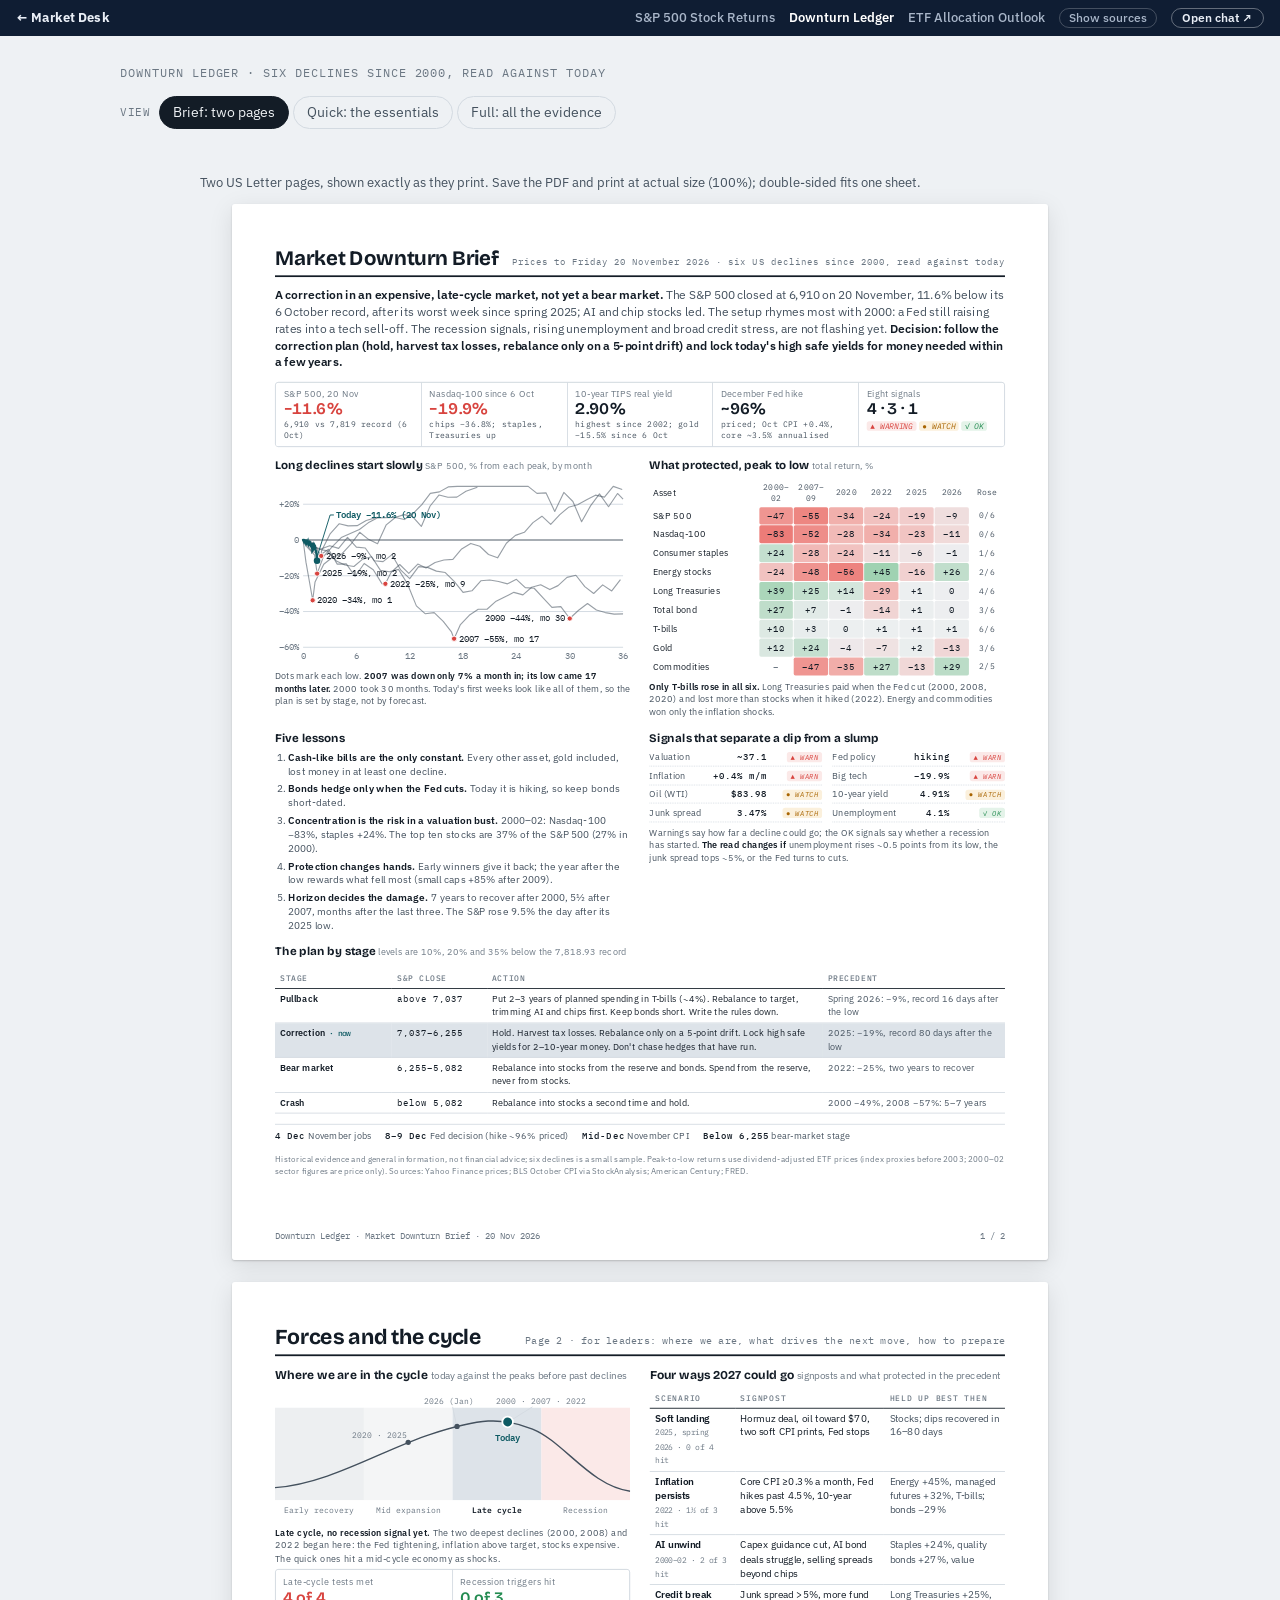
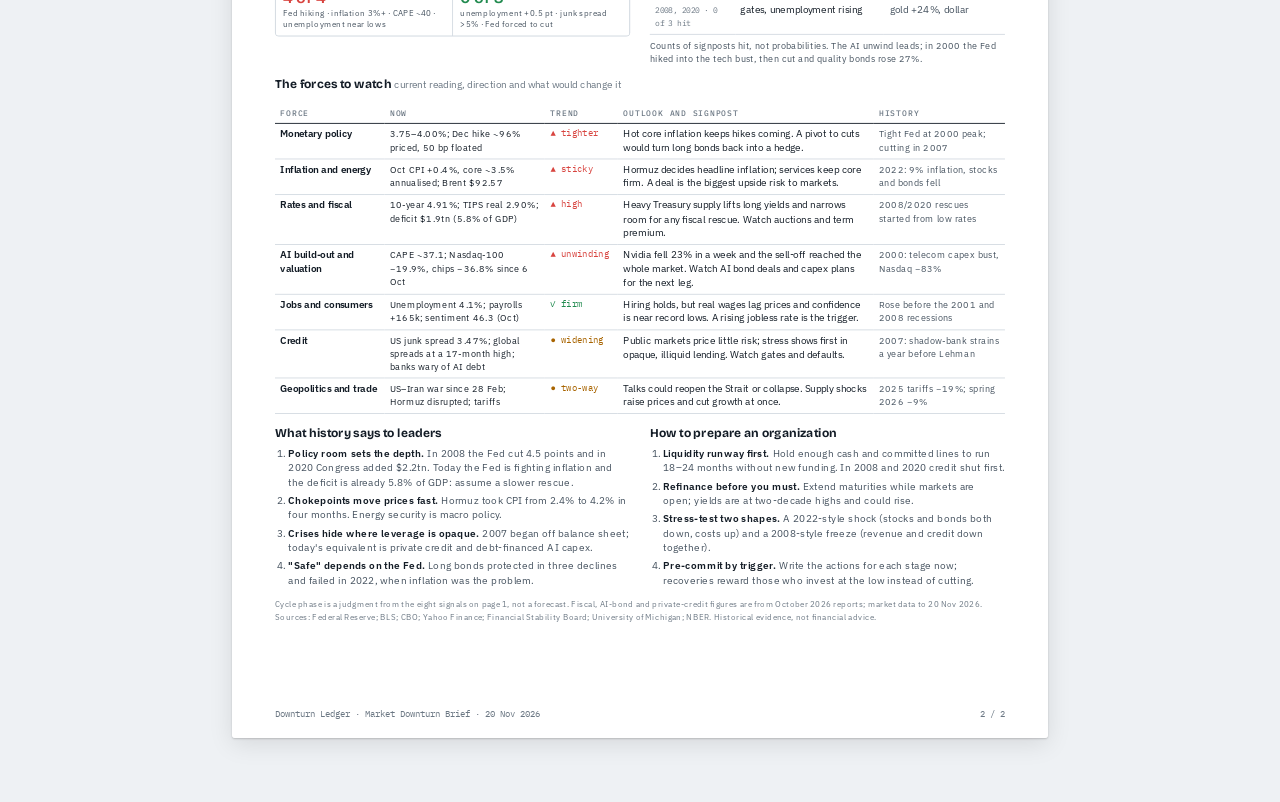
==== commit 6d8ce253: "Add chat link and Regimes link Co-Authored-By: Claude Opus 5.5 <noreply@anthropic.com> Claude-Sessio" ====
--- a/downturn/index.html
+++ b/downturn/index.html
@@ -1,5 +1,5 @@
 <!doctype html><html data-theme="light"><head><meta name="robots" content="noindex, nofollow"><meta name="color-scheme" content="light"><script>document.documentElement.setAttribute("data-theme","light")</script><meta charset=utf8><meta name=viewport content="width=device-width,initial-scale=1,viewport-fit=cover"><style>:root{color-scheme:light;box-sizing:border-box;padding-top:env(safe-area-inset-top,0px);padding-bottom:env(safe-area-inset-bottom,0px)}html{scroll-padding-top:env(safe-area-inset-top,0px)}body{margin:0;padding:0;font:14px -apple-system,BlinkMacSystemFont,sans-serif;background:#fff;color:#000}img{max-width:100%}[hidden]:not([hidden=until-found i]){display:none!important}</style></head><body>
-<style>.mdnav{background:#0f1d33;color:#e9eef6;font:500 13px/1.2 "IBM Plex Sans","Segoe UI",system-ui,sans-serif;padding:8px max(16px,env(safe-area-inset-right,0px)) 8px max(16px,env(safe-area-inset-left,0px));display:flex;justify-content:space-between;align-items:center;gap:8px 16px;flex-wrap:wrap}.mdnav a{color:#e9eef6;text-decoration:none}.mdnav a:hover{text-decoration:underline}.mdnav .home{font-weight:700;letter-spacing:.01em}.mdnav .r{display:flex;gap:6px 14px;align-items:center;flex-wrap:wrap}.mdnav nav{display:flex;gap:4px 14px;flex-wrap:wrap}.mdnav nav a{color:#a9b6c9}.mdnav nav a[aria-current]{color:#fff;font-weight:600}.mdnav button{all:unset;cursor:pointer;font-size:12px;color:#a9b6c9;border:1px solid rgba(255,255,255,.22);border-radius:999px;padding:2px 9px}.mdnav button[aria-pressed="true"]{color:#0f1d33;background:#e9eef6}.mdnav button:focus-visible,.mdnav a:focus-visible{outline:2px solid #7fb0f2;outline-offset:2px}body:not(.md-src) .md-src-only{display:none!important}@media (max-width:560px){.mdnav nav{display:none}}@media print{.mdnav{display:none!important}}</style><div class="mdnav"><a class="home" href="../">← Market Desk</a><div class="r"><nav aria-label="Dashboards"><a href="../spx/">S&amp;P 500 Stock Returns</a><a href="../downturn/" aria-current="page">Downturn Ledger</a><a href="../etf/">ETF Allocation Outlook</a></nav><button type="button" id="mdSrc" aria-pressed="false">Show sources</button></div></div><script>(function(){var SEL=["footer .src", "footer h3", "footer h4"],on=false;try{on=localStorage.getItem("md-src")==="1"}catch(e){}function tag(){SEL.forEach(function(q){document.querySelectorAll(q).forEach(function(el){if(q==="p.cap"&&!/Sources?:|Data:|Source /.test(el.textContent))return;el.classList.add("md-src-only")})})}function set(v){on=v;document.body.classList.toggle("md-src",on);var b=document.getElementById("mdSrc");if(b){b.setAttribute("aria-pressed",String(on));b.textContent=on?"Hide sources":"Show sources"}try{localStorage.setItem("md-src",on?"1":"0")}catch(e){}}function init(){tag();set(on);document.getElementById("mdSrc").addEventListener("click",function(){set(!on)});new MutationObserver(function(){tag()}).observe(document.body,{childList:true,subtree:true})}if(document.readyState==="loading")document.addEventListener("DOMContentLoaded",init);else init()})();</script>
+<style>.mdnav{background:#0f1d33;color:#e9eef6;font:500 13px/1.2 "IBM Plex Sans","Segoe UI",system-ui,sans-serif;padding:8px max(16px,env(safe-area-inset-right,0px)) 8px max(16px,env(safe-area-inset-left,0px));display:flex;justify-content:space-between;align-items:center;gap:8px 16px;flex-wrap:wrap}.mdnav a{color:#e9eef6;text-decoration:none}.mdnav a:hover{text-decoration:underline}.mdnav .home{font-weight:700;letter-spacing:.01em}.mdnav .r{display:flex;gap:6px 14px;align-items:center;flex-wrap:wrap}.mdnav nav{display:flex;gap:4px 14px;flex-wrap:wrap}.mdnav nav a{color:#a9b6c9}.mdnav nav a[aria-current]{color:#fff;font-weight:600}.mdnav a.chat{color:#e9eef6;font-weight:600;border:1px solid rgba(255,255,255,.35);border-radius:999px;padding:2px 10px;font-size:12px}.mdnav a.chat:hover{background:#e9eef6;color:#0f1d33;text-decoration:none}.mdnav button{all:unset;cursor:pointer;font-size:12px;color:#a9b6c9;border:1px solid rgba(255,255,255,.22);border-radius:999px;padding:2px 9px}.mdnav button[aria-pressed="true"]{color:#0f1d33;background:#e9eef6}.mdnav button:focus-visible,.mdnav a:focus-visible{outline:2px solid #7fb0f2;outline-offset:2px}body:not(.md-src) .md-src-only{display:none!important}@media (max-width:560px){.mdnav nav{display:none}}@media print{.mdnav{display:none!important}}</style><div class="mdnav"><a class="home" href="../">← Market Desk</a><div class="r"><nav aria-label="Dashboards"><a href="../spx/">S&amp;P 500 Stock Returns</a><a href="../downturn/" aria-current="page">Downturn Ledger</a><a href="../etf/">ETF Allocation Outlook</a></nav><button type="button" id="mdSrc" aria-pressed="false">Show sources</button><a class="chat" href="https://claude.ai/code/session_01BrvMcoPQpxWG33kTPzFZ31" target="_blank" rel="noopener" title="Back to the Claude chat that builds Market Desk (only you can open it)">Open chat ↗</a></div></div><script>(function(){var SEL=["footer .src", "footer h3", "footer h4"],on=false;try{on=localStorage.getItem("md-src")==="1"}catch(e){}function tag(){SEL.forEach(function(q){document.querySelectorAll(q).forEach(function(el){if(q==="p.cap"&&!/Sources?:|Data:|Source /.test(el.textContent))return;el.classList.add("md-src-only")})})}function set(v){on=v;document.body.classList.toggle("md-src",on);var b=document.getElementById("mdSrc");if(b){b.setAttribute("aria-pressed",String(on));b.textContent=on?"Hide sources":"Show sources"}try{localStorage.setItem("md-src",on?"1":"0")}catch(e){}}function init(){tag();set(on);document.getElementById("mdSrc").addEventListener("click",function(){set(!on)});new MutationObserver(function(){tag()}).observe(document.body,{childList:true,subtree:true})}if(document.readyState==="loading")document.addEventListener("DOMContentLoaded",init);else init()})();</script>
 
 <title>Downturn Ledger</title>
 <link rel="stylesheet" href="https://fonts.googleapis.com/css2?family=Bricolage+Grotesque:opsz,wght@12..96,500;12..96,700&family=IBM+Plex+Mono:wght@400;500&family=IBM+Plex+Sans:wght@400;500;600&display=swap">
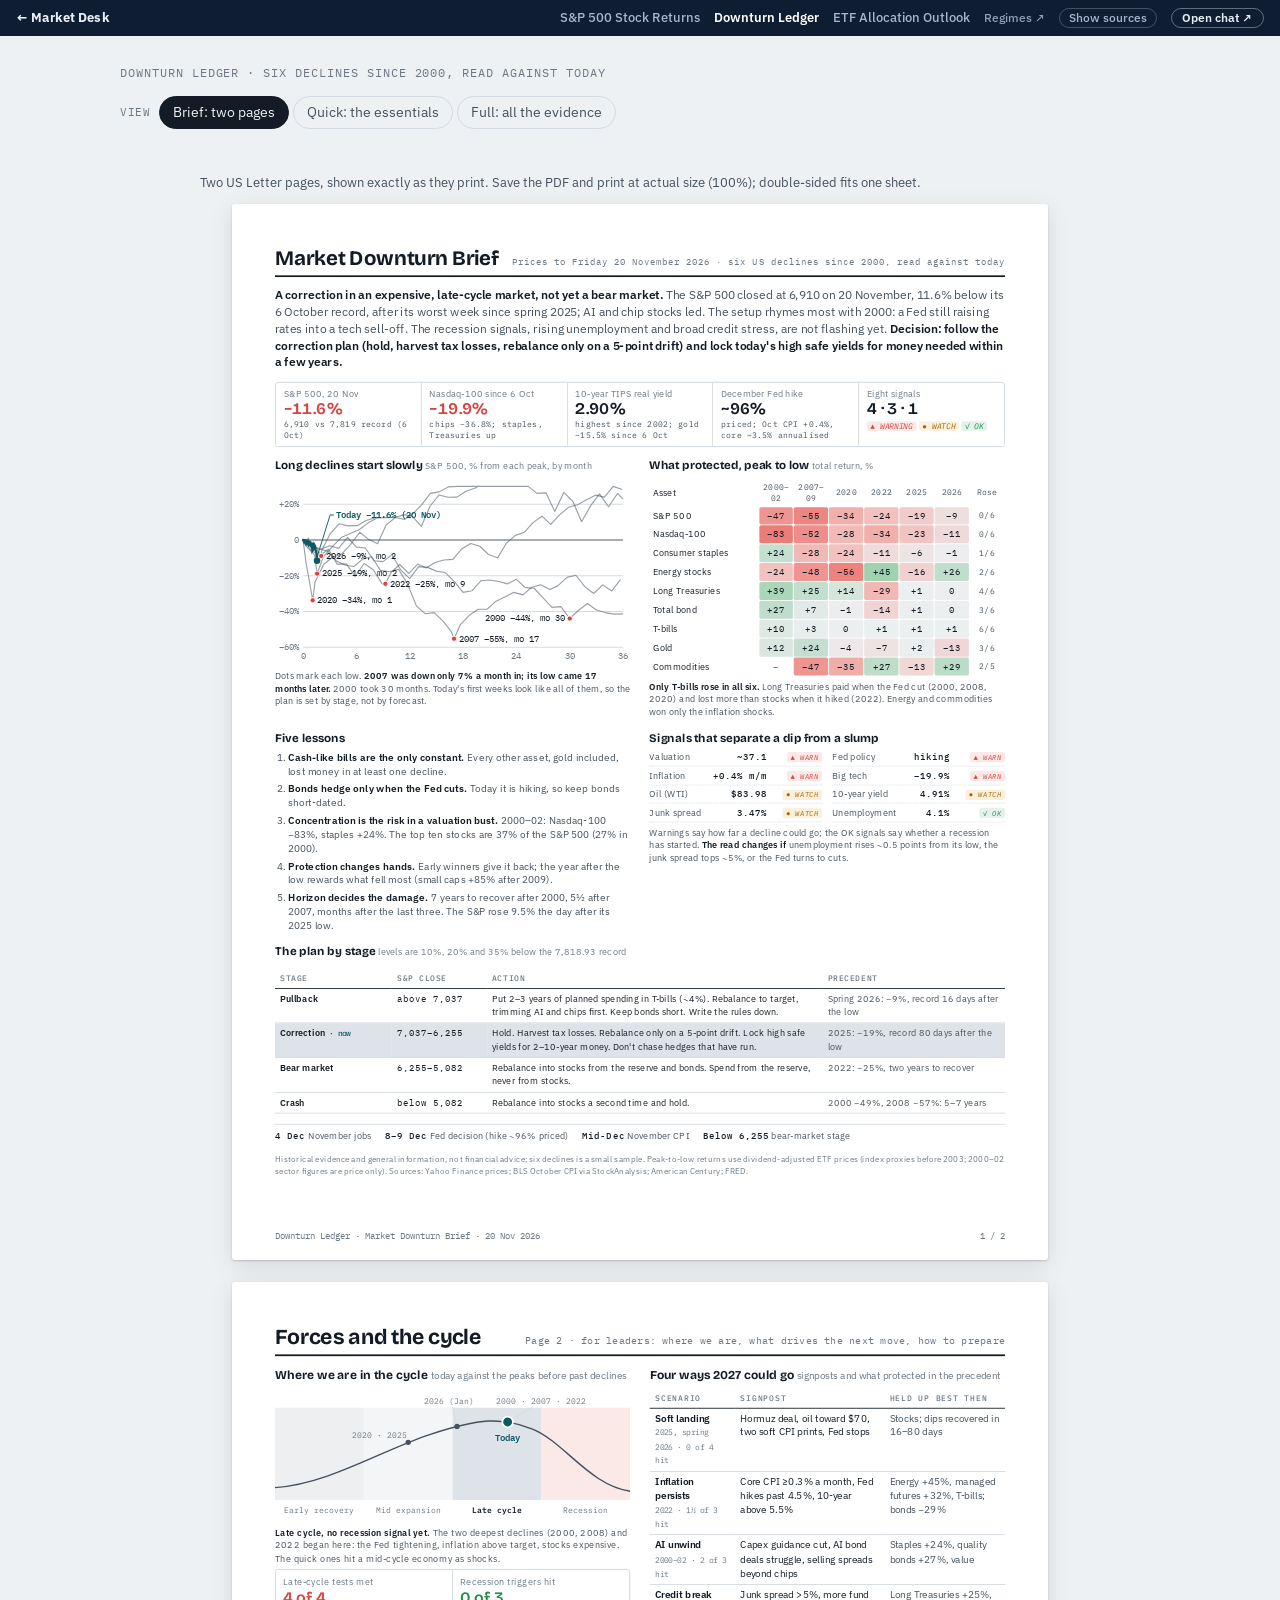
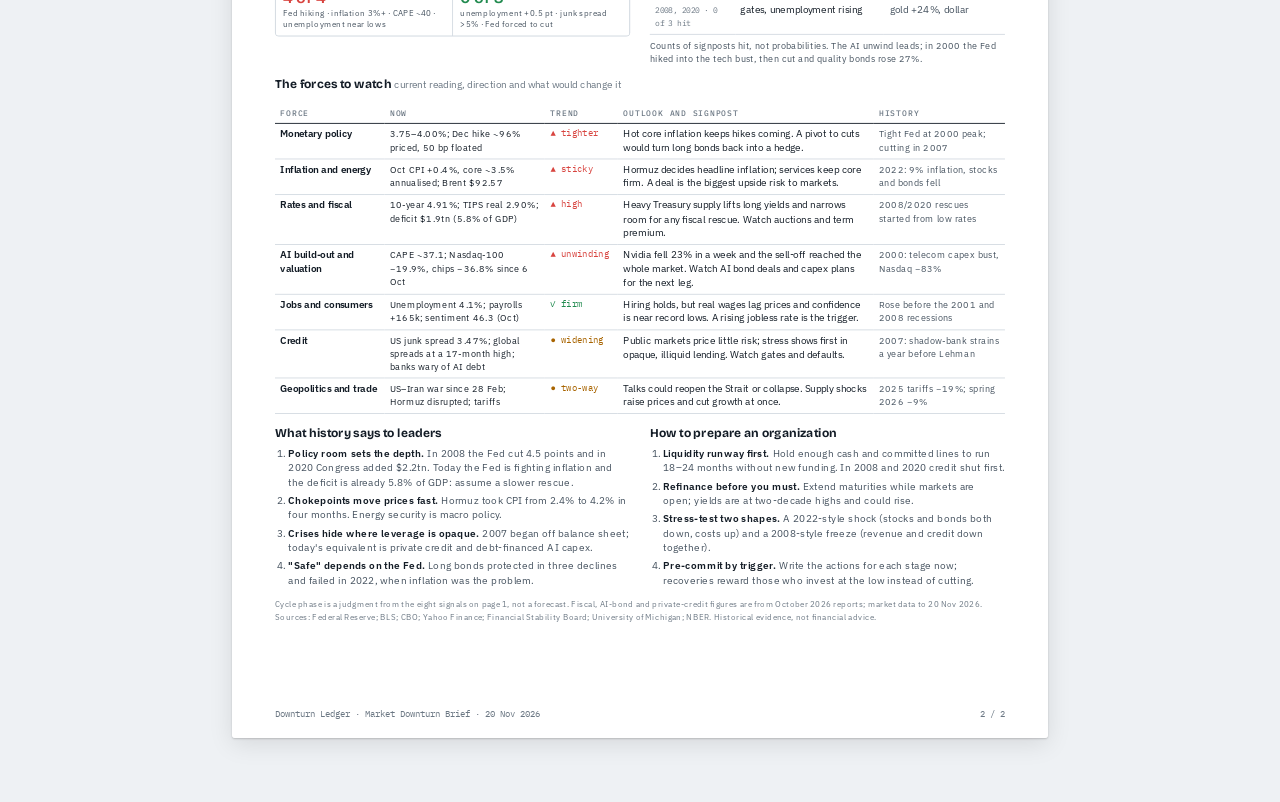
==== commit a0229ff5: "Add Regimes as a fourth, smaller card and nav link Co-Authored-By: Claude Opus 5.5 <noreply@anthropi" ====
--- a/downturn/index.html
+++ b/downturn/index.html
@@ -1,5 +1,5 @@
 <!doctype html><html data-theme="light"><head><meta name="robots" content="noindex, nofollow"><meta name="color-scheme" content="light"><script>document.documentElement.setAttribute("data-theme","light")</script><meta charset=utf8><meta name=viewport content="width=device-width,initial-scale=1,viewport-fit=cover"><style>:root{color-scheme:light;box-sizing:border-box;padding-top:env(safe-area-inset-top,0px);padding-bottom:env(safe-area-inset-bottom,0px)}html{scroll-padding-top:env(safe-area-inset-top,0px)}body{margin:0;padding:0;font:14px -apple-system,BlinkMacSystemFont,sans-serif;background:#fff;color:#000}img{max-width:100%}[hidden]:not([hidden=until-found i]){display:none!important}</style></head><body>
-<style>.mdnav{background:#0f1d33;color:#e9eef6;font:500 13px/1.2 "IBM Plex Sans","Segoe UI",system-ui,sans-serif;padding:8px max(16px,env(safe-area-inset-right,0px)) 8px max(16px,env(safe-area-inset-left,0px));display:flex;justify-content:space-between;align-items:center;gap:8px 16px;flex-wrap:wrap}.mdnav a{color:#e9eef6;text-decoration:none}.mdnav a:hover{text-decoration:underline}.mdnav .home{font-weight:700;letter-spacing:.01em}.mdnav .r{display:flex;gap:6px 14px;align-items:center;flex-wrap:wrap}.mdnav nav{display:flex;gap:4px 14px;flex-wrap:wrap}.mdnav nav a{color:#a9b6c9}.mdnav nav a[aria-current]{color:#fff;font-weight:600}.mdnav a.chat{color:#e9eef6;font-weight:600;border:1px solid rgba(255,255,255,.35);border-radius:999px;padding:2px 10px;font-size:12px}.mdnav a.chat:hover{background:#e9eef6;color:#0f1d33;text-decoration:none}.mdnav button{all:unset;cursor:pointer;font-size:12px;color:#a9b6c9;border:1px solid rgba(255,255,255,.22);border-radius:999px;padding:2px 9px}.mdnav button[aria-pressed="true"]{color:#0f1d33;background:#e9eef6}.mdnav button:focus-visible,.mdnav a:focus-visible{outline:2px solid #7fb0f2;outline-offset:2px}body:not(.md-src) .md-src-only{display:none!important}@media (max-width:560px){.mdnav nav{display:none}}@media print{.mdnav{display:none!important}}</style><div class="mdnav"><a class="home" href="../">← Market Desk</a><div class="r"><nav aria-label="Dashboards"><a href="../spx/">S&amp;P 500 Stock Returns</a><a href="../downturn/" aria-current="page">Downturn Ledger</a><a href="../etf/">ETF Allocation Outlook</a></nav><button type="button" id="mdSrc" aria-pressed="false">Show sources</button><a class="chat" href="https://claude.ai/code/session_01BrvMcoPQpxWG33kTPzFZ31" target="_blank" rel="noopener" title="Back to the Claude chat that builds Market Desk (only you can open it)">Open chat ↗</a></div></div><script>(function(){var SEL=["footer .src", "footer h3", "footer h4"],on=false;try{on=localStorage.getItem("md-src")==="1"}catch(e){}function tag(){SEL.forEach(function(q){document.querySelectorAll(q).forEach(function(el){if(q==="p.cap"&&!/Sources?:|Data:|Source /.test(el.textContent))return;el.classList.add("md-src-only")})})}function set(v){on=v;document.body.classList.toggle("md-src",on);var b=document.getElementById("mdSrc");if(b){b.setAttribute("aria-pressed",String(on));b.textContent=on?"Hide sources":"Show sources"}try{localStorage.setItem("md-src",on?"1":"0")}catch(e){}}function init(){tag();set(on);document.getElementById("mdSrc").addEventListener("click",function(){set(!on)});new MutationObserver(function(){tag()}).observe(document.body,{childList:true,subtree:true})}if(document.readyState==="loading")document.addEventListener("DOMContentLoaded",init);else init()})();</script>
+<style>.mdnav{background:#0f1d33;color:#e9eef6;font:500 13px/1.2 "IBM Plex Sans","Segoe UI",system-ui,sans-serif;padding:8px max(16px,env(safe-area-inset-right,0px)) 8px max(16px,env(safe-area-inset-left,0px));display:flex;justify-content:space-between;align-items:center;gap:8px 16px;flex-wrap:wrap}.mdnav a{color:#e9eef6;text-decoration:none}.mdnav a:hover{text-decoration:underline}.mdnav .home{font-weight:700;letter-spacing:.01em}.mdnav .r{display:flex;gap:6px 14px;align-items:center;flex-wrap:wrap}.mdnav nav{display:flex;gap:4px 14px;flex-wrap:wrap}.mdnav nav a{color:#a9b6c9}.mdnav nav a[aria-current]{color:#fff;font-weight:600}.mdnav a.reg{color:#a9b6c9;font-size:12px;opacity:.85}.mdnav a.chat{color:#e9eef6;font-weight:600;border:1px solid rgba(255,255,255,.35);border-radius:999px;padding:2px 10px;font-size:12px}.mdnav a.chat:hover{background:#e9eef6;color:#0f1d33;text-decoration:none}.mdnav button{all:unset;cursor:pointer;font-size:12px;color:#a9b6c9;border:1px solid rgba(255,255,255,.22);border-radius:999px;padding:2px 9px}.mdnav button[aria-pressed="true"]{color:#0f1d33;background:#e9eef6}.mdnav button:focus-visible,.mdnav a:focus-visible{outline:2px solid #7fb0f2;outline-offset:2px}body:not(.md-src) .md-src-only{display:none!important}@media (max-width:560px){.mdnav nav{display:none}}@media print{.mdnav{display:none!important}}</style><div class="mdnav"><a class="home" href="../">← Market Desk</a><div class="r"><nav aria-label="Dashboards"><a href="../spx/">S&amp;P 500 Stock Returns</a><a href="../downturn/" aria-current="page">Downturn Ledger</a><a href="../etf/">ETF Allocation Outlook</a></nav><a class="reg" href="https://claude.ai/artifact/RES9qxbEVNfhyAbiMiPZcv" target="_blank" rel="noopener">Regimes ↗</a><button type="button" id="mdSrc" aria-pressed="false">Show sources</button><a class="chat" href="https://claude.ai/code/session_01BrvMcoPQpxWG33kTPzFZ31" target="_blank" rel="noopener" title="Back to the Claude chat that builds Market Desk (only you can open it)">Open chat ↗</a></div></div><script>(function(){var SEL=["footer .src", "footer h3", "footer h4"],on=false;try{on=localStorage.getItem("md-src")==="1"}catch(e){}function tag(){SEL.forEach(function(q){document.querySelectorAll(q).forEach(function(el){if(q==="p.cap"&&!/Sources?:|Data:|Source /.test(el.textContent))return;el.classList.add("md-src-only")})})}function set(v){on=v;document.body.classList.toggle("md-src",on);var b=document.getElementById("mdSrc");if(b){b.setAttribute("aria-pressed",String(on));b.textContent=on?"Hide sources":"Show sources"}try{localStorage.setItem("md-src",on?"1":"0")}catch(e){}}function init(){tag();set(on);document.getElementById("mdSrc").addEventListener("click",function(){set(!on)});new MutationObserver(function(){tag()}).observe(document.body,{childList:true,subtree:true})}if(document.readyState==="loading")document.addEventListener("DOMContentLoaded",init);else init()})();</script>
 
 <title>Downturn Ledger</title>
 <link rel="stylesheet" href="https://fonts.googleapis.com/css2?family=Bricolage+Grotesque:opsz,wght@12..96,500;12..96,700&family=IBM+Plex+Mono:wght@400;500&family=IBM+Plex+Sans:wght@400;500;600&display=swap">
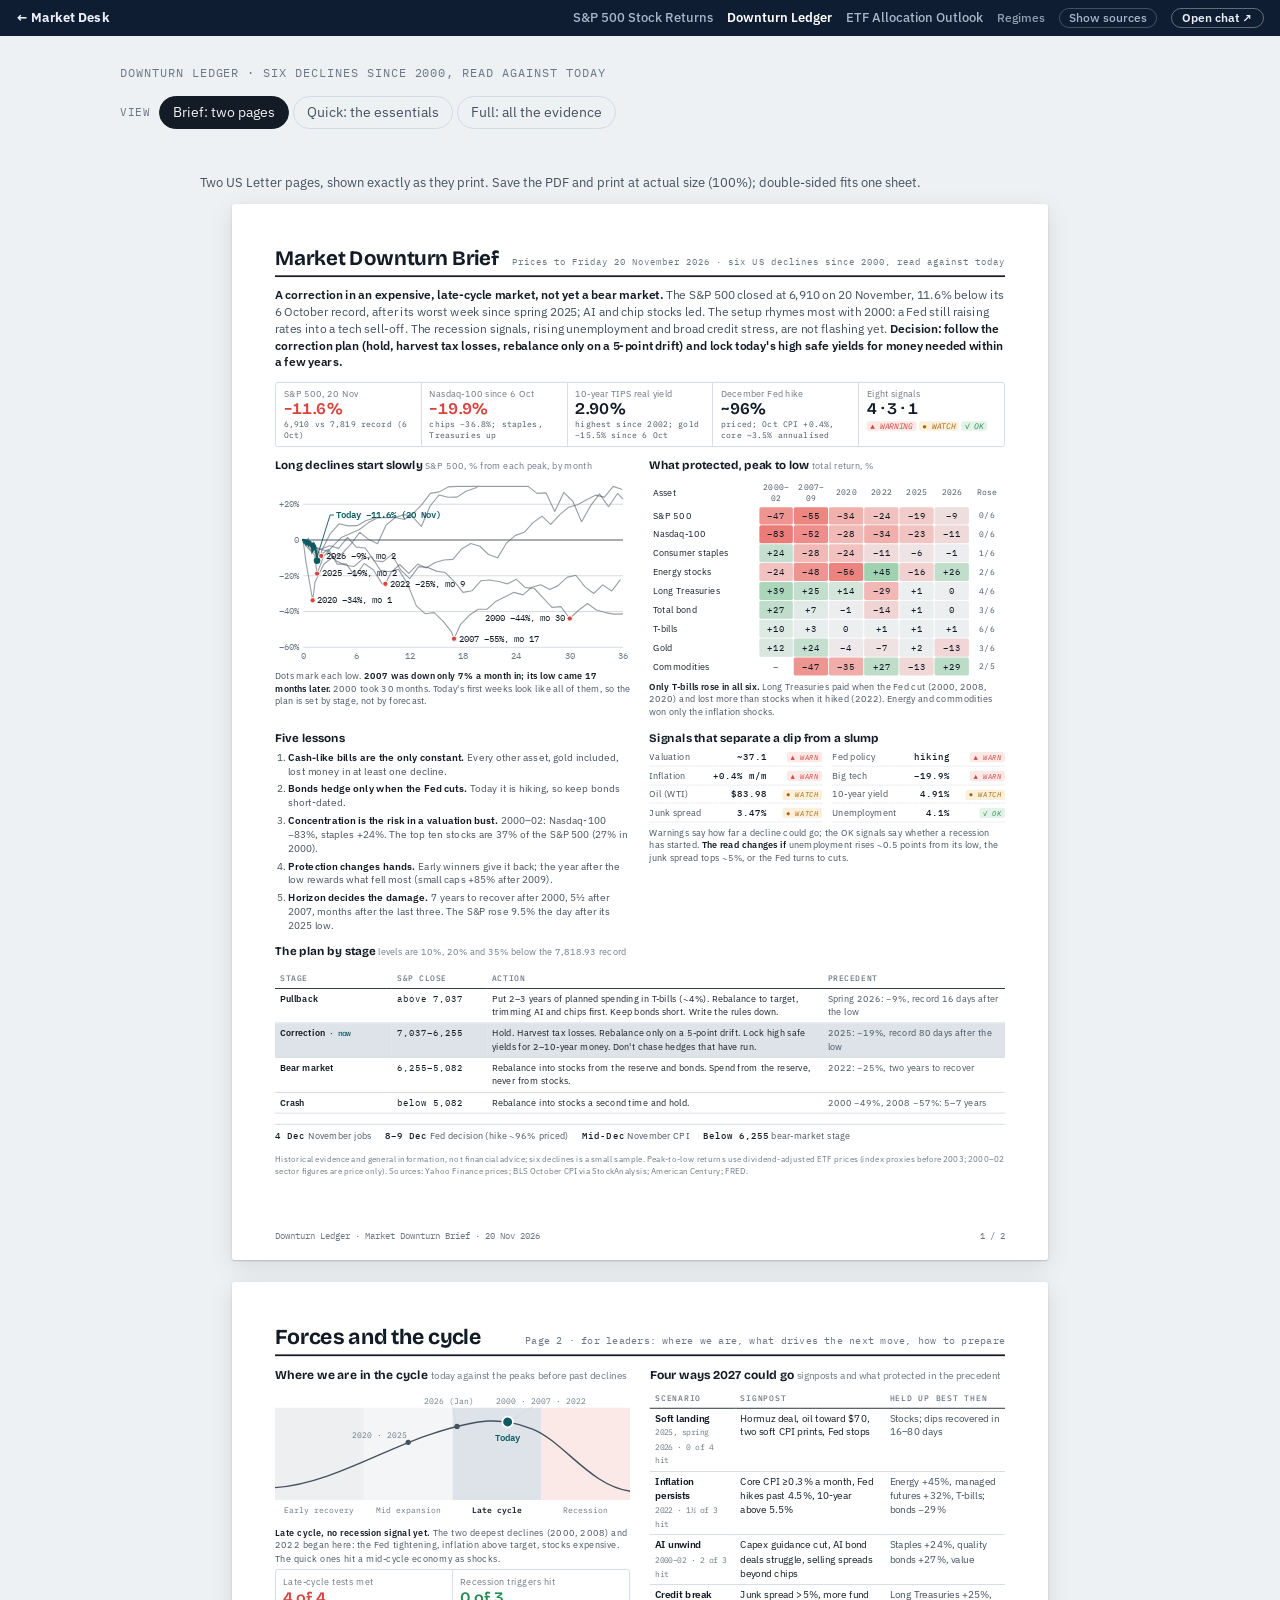
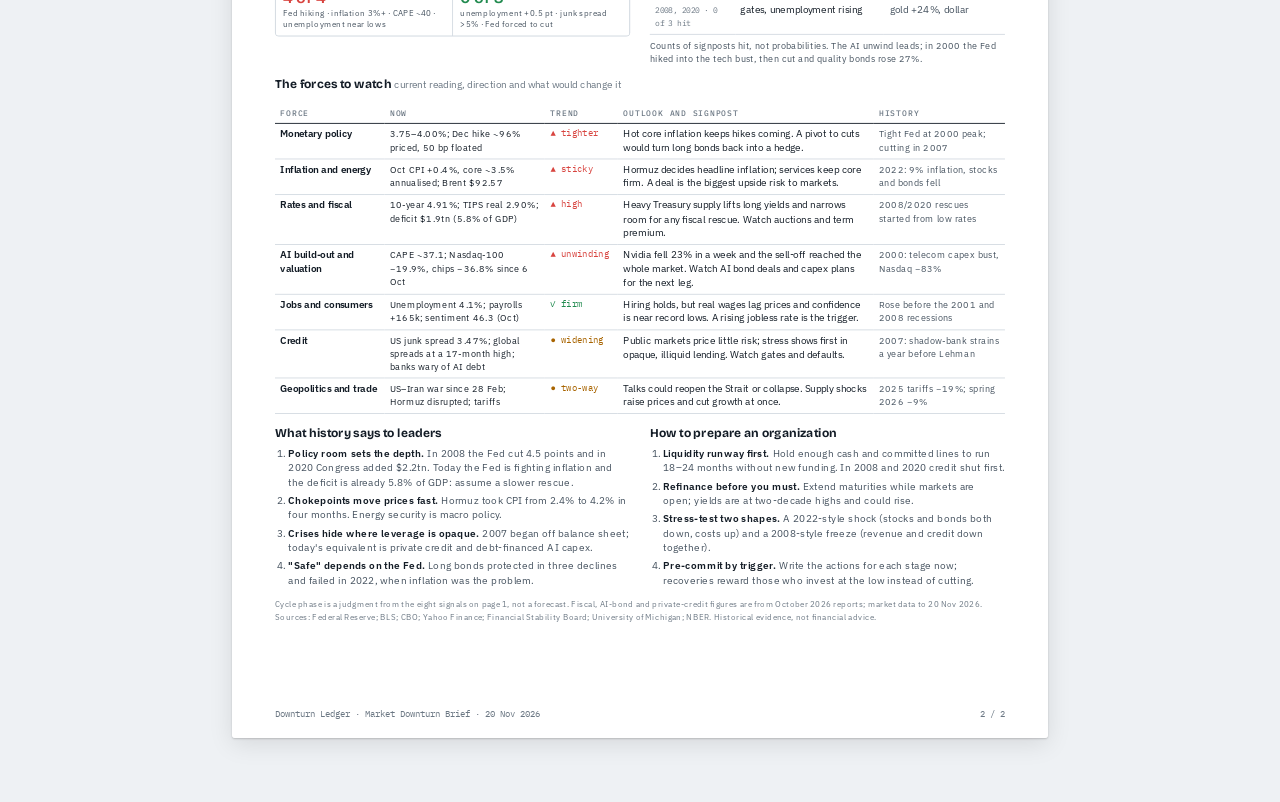
==== commit cf60b42f: "Host the Regimes dashboard on the site Co-Authored-By: Claude Opus 5.5 <noreply@anthropic.com> Claud" ====
--- a/downturn/index.html
+++ b/downturn/index.html
@@ -1,5 +1,5 @@
 <!doctype html><html data-theme="light"><head><meta name="robots" content="noindex, nofollow"><meta name="color-scheme" content="light"><script>document.documentElement.setAttribute("data-theme","light")</script><meta charset=utf8><meta name=viewport content="width=device-width,initial-scale=1,viewport-fit=cover"><style>:root{color-scheme:light;box-sizing:border-box;padding-top:env(safe-area-inset-top,0px);padding-bottom:env(safe-area-inset-bottom,0px)}html{scroll-padding-top:env(safe-area-inset-top,0px)}body{margin:0;padding:0;font:14px -apple-system,BlinkMacSystemFont,sans-serif;background:#fff;color:#000}img{max-width:100%}[hidden]:not([hidden=until-found i]){display:none!important}</style></head><body>
-<style>.mdnav{background:#0f1d33;color:#e9eef6;font:500 13px/1.2 "IBM Plex Sans","Segoe UI",system-ui,sans-serif;padding:8px max(16px,env(safe-area-inset-right,0px)) 8px max(16px,env(safe-area-inset-left,0px));display:flex;justify-content:space-between;align-items:center;gap:8px 16px;flex-wrap:wrap}.mdnav a{color:#e9eef6;text-decoration:none}.mdnav a:hover{text-decoration:underline}.mdnav .home{font-weight:700;letter-spacing:.01em}.mdnav .r{display:flex;gap:6px 14px;align-items:center;flex-wrap:wrap}.mdnav nav{display:flex;gap:4px 14px;flex-wrap:wrap}.mdnav nav a{color:#a9b6c9}.mdnav nav a[aria-current]{color:#fff;font-weight:600}.mdnav a.reg{color:#a9b6c9;font-size:12px;opacity:.85}.mdnav a.chat{color:#e9eef6;font-weight:600;border:1px solid rgba(255,255,255,.35);border-radius:999px;padding:2px 10px;font-size:12px}.mdnav a.chat:hover{background:#e9eef6;color:#0f1d33;text-decoration:none}.mdnav button{all:unset;cursor:pointer;font-size:12px;color:#a9b6c9;border:1px solid rgba(255,255,255,.22);border-radius:999px;padding:2px 9px}.mdnav button[aria-pressed="true"]{color:#0f1d33;background:#e9eef6}.mdnav button:focus-visible,.mdnav a:focus-visible{outline:2px solid #7fb0f2;outline-offset:2px}body:not(.md-src) .md-src-only{display:none!important}@media (max-width:560px){.mdnav nav{display:none}}@media print{.mdnav{display:none!important}}</style><div class="mdnav"><a class="home" href="../">← Market Desk</a><div class="r"><nav aria-label="Dashboards"><a href="../spx/">S&amp;P 500 Stock Returns</a><a href="../downturn/" aria-current="page">Downturn Ledger</a><a href="../etf/">ETF Allocation Outlook</a></nav><a class="reg" href="https://claude.ai/artifact/RES9qxbEVNfhyAbiMiPZcv" target="_blank" rel="noopener">Regimes ↗</a><button type="button" id="mdSrc" aria-pressed="false">Show sources</button><a class="chat" href="https://claude.ai/code/session_01BrvMcoPQpxWG33kTPzFZ31" target="_blank" rel="noopener" title="Back to the Claude chat that builds Market Desk (only you can open it)">Open chat ↗</a></div></div><script>(function(){var SEL=["footer .src", "footer h3", "footer h4"],on=false;try{on=localStorage.getItem("md-src")==="1"}catch(e){}function tag(){SEL.forEach(function(q){document.querySelectorAll(q).forEach(function(el){if(q==="p.cap"&&!/Sources?:|Data:|Source /.test(el.textContent))return;el.classList.add("md-src-only")})})}function set(v){on=v;document.body.classList.toggle("md-src",on);var b=document.getElementById("mdSrc");if(b){b.setAttribute("aria-pressed",String(on));b.textContent=on?"Hide sources":"Show sources"}try{localStorage.setItem("md-src",on?"1":"0")}catch(e){}}function init(){tag();set(on);document.getElementById("mdSrc").addEventListener("click",function(){set(!on)});new MutationObserver(function(){tag()}).observe(document.body,{childList:true,subtree:true})}if(document.readyState==="loading")document.addEventListener("DOMContentLoaded",init);else init()})();</script>
+<style>.mdnav{background:#0f1d33;color:#e9eef6;font:500 13px/1.2 "IBM Plex Sans","Segoe UI",system-ui,sans-serif;padding:8px max(16px,env(safe-area-inset-right,0px)) 8px max(16px,env(safe-area-inset-left,0px));display:flex;justify-content:space-between;align-items:center;gap:8px 16px;flex-wrap:wrap}.mdnav a{color:#e9eef6;text-decoration:none}.mdnav a:hover{text-decoration:underline}.mdnav .home{font-weight:700;letter-spacing:.01em}.mdnav .r{display:flex;gap:6px 14px;align-items:center;flex-wrap:wrap}.mdnav nav{display:flex;gap:4px 14px;flex-wrap:wrap}.mdnav nav a{color:#a9b6c9}.mdnav nav a[aria-current]{color:#fff;font-weight:600}.mdnav a.reg{color:#a9b6c9;font-size:12px;opacity:.85}.mdnav a.chat{color:#e9eef6;font-weight:600;border:1px solid rgba(255,255,255,.35);border-radius:999px;padding:2px 10px;font-size:12px}.mdnav a.chat:hover{background:#e9eef6;color:#0f1d33;text-decoration:none}.mdnav button{all:unset;cursor:pointer;font-size:12px;color:#a9b6c9;border:1px solid rgba(255,255,255,.22);border-radius:999px;padding:2px 9px}.mdnav button[aria-pressed="true"]{color:#0f1d33;background:#e9eef6}.mdnav button:focus-visible,.mdnav a:focus-visible{outline:2px solid #7fb0f2;outline-offset:2px}body:not(.md-src) .md-src-only{display:none!important}@media (max-width:560px){.mdnav nav{display:none}}@media print{.mdnav{display:none!important}}</style><div class="mdnav"><a class="home" href="../">← Market Desk</a><div class="r"><nav aria-label="Dashboards"><a href="../spx/">S&amp;P 500 Stock Returns</a><a href="../downturn/" aria-current="page">Downturn Ledger</a><a href="../etf/">ETF Allocation Outlook</a></nav><a class="reg" href="../regimes/">Regimes</a><button type="button" id="mdSrc" aria-pressed="false">Show sources</button><a class="chat" href="https://claude.ai/code/session_01BrvMcoPQpxWG33kTPzFZ31" target="_blank" rel="noopener" title="Back to the Claude chat that builds Market Desk (only you can open it)">Open chat ↗</a></div></div><script>(function(){var SEL=["footer .src", "footer h3", "footer h4"],on=false;try{on=localStorage.getItem("md-src")==="1"}catch(e){}function tag(){SEL.forEach(function(q){document.querySelectorAll(q).forEach(function(el){if(q==="p.cap"&&!/Sources?:|Data:|Source /.test(el.textContent))return;el.classList.add("md-src-only")})})}function set(v){on=v;document.body.classList.toggle("md-src",on);var b=document.getElementById("mdSrc");if(b){b.setAttribute("aria-pressed",String(on));b.textContent=on?"Hide sources":"Show sources"}try{localStorage.setItem("md-src",on?"1":"0")}catch(e){}}function init(){tag();set(on);document.getElementById("mdSrc").addEventListener("click",function(){set(!on)});new MutationObserver(function(){tag()}).observe(document.body,{childList:true,subtree:true})}if(document.readyState==="loading")document.addEventListener("DOMContentLoaded",init);else init()})();</script>
 
 <title>Downturn Ledger</title>
 <link rel="stylesheet" href="https://fonts.googleapis.com/css2?family=Bricolage+Grotesque:opsz,wght@12..96,500;12..96,700&family=IBM+Plex+Mono:wght@400;500&family=IBM+Plex+Sans:wght@400;500;600&display=swap">
